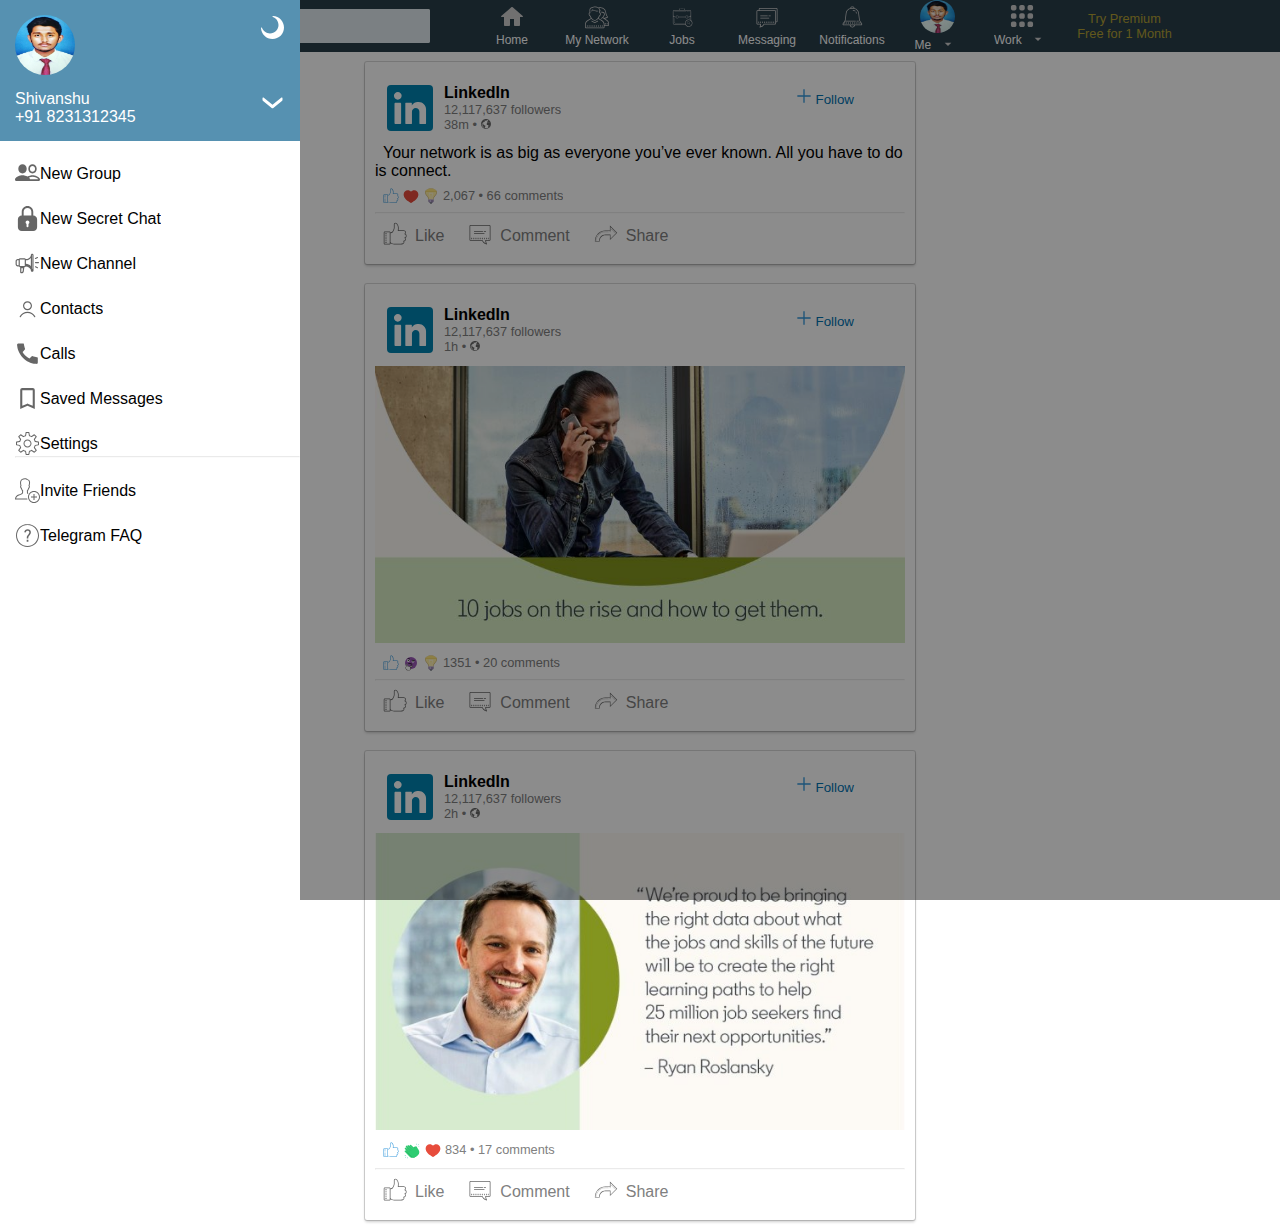
==== index.html @ 32c696c7 "added side-nav" ====
<!DOCTYPE html>
<html lang="en">
  <head>
    <meta charset="UTF-8" />
    <meta name="viewport" content="width=device-width, initial-scale=1.0" />
    <title>LinkedIn</title>
    <link rel="icon" href="./images/linkedin.svg" type="image/icon" />
    <link rel="stylesheet" type="text/css" href="./styles.css" />
  </head>
  <body>
    <header class="menu-container">
      <div class="left-nav-bar">
        <img class="logo" src="./images/linkedin.svg" alt="LinkedIn" />
        <div class="User-mob">
          <img class="avatar" src="./images/shiv1.jpeg" alt="profile-pic" />
        </div>
        <div class="search">
          <form role="search">
            <div class="icon-container">
              <svg
                class="search-icon"
                xmlns="http://www.w3.org/2000/svg"
                x="0px"
                y="0px"
                width="24"
                height="24"
                viewBox="0 0 172 172"
                style="fill: #000000;"
              >
                <g
                  fill="none"
                  fill-rule="nonzero"
                  stroke="none"
                  stroke-width="1"
                  stroke-linecap="butt"
                  stroke-linejoin="miter"
                  stroke-miterlimit="10"
                  stroke-dasharray=""
                  stroke-dashoffset="0"
                  font-family="none"
                  font-weight="none"
                  font-size="none"
                  text-anchor="none"
                  style="mix-blend-mode: normal;"
                >
                  <path d="M0,172v-172h172v172z" fill="none"></path>
                  <g fill="#666666">
                    <path
                      d="M64.5,14.33333c-27.6214,0 -50.16667,22.54527 -50.16667,50.16667c0,27.6214 22.54527,50.16667 50.16667,50.16667c12.52732,0 23.97256,-4.67249 32.7819,-12.31771l3.05143,3.05143v9.26628l43,43l14.33333,-14.33333l-43,-43h-9.26628l-3.05143,-3.05143c7.64521,-8.80934 12.31771,-20.25458 12.31771,-32.7819c0,-27.6214 -22.54527,-50.16667 -50.16667,-50.16667zM64.5,28.66667c19.87509,0 35.83333,15.95824 35.83333,35.83333c0,19.87509 -15.95825,35.83333 -35.83333,35.83333c-19.87509,0 -35.83333,-15.95825 -35.83333,-35.83333c0,-19.87509 15.95824,-35.83333 35.83333,-35.83333z"
                    ></path>
                  </g>
                </g>
              </svg>
            </div>
            <input type="text" name="Search" placeholder="Search" />
          </form>
        </div>
      </div>
      <div class="right-nav-bar">
        <nav class="main-nav">
          <ul>
            <li class="Home">
              <svg
                class="icons"
                xmlns="http://www.w3.org/2000/svg"
                x="0px"
                y="0px"
                width="24"
                height="24"
                viewBox="0 0 172 172"
                style="fill: #000000;"
              >
                <g
                  fill="none"
                  fill-rule="nonzero"
                  stroke="none"
                  stroke-width="1"
                  stroke-linecap="butt"
                  stroke-linejoin="miter"
                  stroke-miterlimit="10"
                  stroke-dasharray=""
                  stroke-dashoffset="0"
                  font-family="none"
                  font-weight="none"
                  font-size="none"
                  text-anchor="none"
                  style="mix-blend-mode: normal;"
                >
                  <path d="M0,172v-172h172v172z" fill="none"></path>
                  <g fill="#cccccc">
                    <path
                      d="M86,14.33333c-1.91435,0.00025 -3.74903,0.76638 -5.09506,2.1276l-72.28255,63.07226c-0.9155,0.67554 -1.45577,1.74571 -1.45573,2.88347c0,1.97902 1.60431,3.58333 3.58333,3.58333h17.91667v57.33333c0,3.956 3.21067,7.16667 7.16667,7.16667h28.66667c3.956,0 7.16667,-3.21067 7.16667,-7.16667v-43h28.66667v43c0,3.956 3.21067,7.16667 7.16667,7.16667h28.66667c3.956,0 7.16667,-3.21067 7.16667,-7.16667v-57.33333h17.91667c1.97902,0 3.58333,-1.60431 3.58333,-3.58333c0.00004,-1.13776 -0.54023,-2.20792 -1.45573,-2.88347l-72.24056,-63.03027c-0.01394,-0.01406 -0.02794,-0.02805 -0.04199,-0.04199c-1.34603,-1.36123 -3.18071,-2.12736 -5.09506,-2.1276z"
                    ></path>
                  </g>
                </g>
              </svg>
              <span>Home</span>
            </li>
            <li class="Network">
              <svg
                class="icons"
                xmlns="http://www.w3.org/2000/svg"
                x="0px"
                y="0px"
                width="64"
                height="64"
                viewBox="0 0 172 172"
                style="fill: #000000;"
              >
                <g
                  fill="none"
                  fill-rule="nonzero"
                  stroke="none"
                  stroke-width="1"
                  stroke-linecap="butt"
                  stroke-linejoin="miter"
                  stroke-miterlimit="10"
                  stroke-dasharray=""
                  stroke-dashoffset="0"
                  font-family="none"
                  font-weight="none"
                  font-size="none"
                  text-anchor="none"
                  style="mix-blend-mode: normal;"
                >
                  <path d="M0,172v-172h172v172z" fill="none"></path>
                  <g fill="#cccccc">
                    <path
                      d="M69.875,10.75c-5.9104,0 -14.38232,1.85815 -19.65234,5.396c-9.99414,0.35693 -16.83887,7.40112 -17.97266,18.52905c-0.67187,6.87622 -0.05249,11.78931 0.37793,15.0437c0.13647,1.13379 0.29395,2.41455 0.24146,2.79248l-0.24146,1.53271c-0.43042,0 -0.82935,0.08398 -1.15478,0.16797c-2.41455,0.64038 -4.13623,2.79248 -4.80811,6.06787c-0.5459,2.63501 -0.35693,5.82641 0.47241,9.00732c1.45923,5.34351 4.47217,9.37476 7.76855,10.61353c1.70068,5.21753 4.19922,10.37207 7.31714,15.0437l-24.77539,14.36133c-10.75,6.20435 -17.44776,17.78369 -17.44776,30.23438v19.02246c0,4.43018 3.63233,8.0625 8.0625,8.0625h123.625c4.43018,0 8.0625,-3.63232 8.0625,-8.0625v-8.0625h24.1875c4.44067,0 8.0625,-3.62183 8.0625,-8.0625v-9.57422c0,-10.06763 -5.04956,-19.3479 -13.51099,-24.81738l-15.88354,-10.2251c6.69776,-1.70068 13.90991,-4.2937 18.802,-6.4563c1.42773,-0.64038 2.50903,-1.86865 2.94995,-3.38037c0.45142,-1.51172 0.20996,-3.13891 -0.66138,-4.46167l-4.59814,-7.05469c-2.43555,-3.71631 -4.16772,-7.81055 -5.16504,-12.14624l-4.56665,-19.91479c-3.44336,-15.02271 -16.45044,-26.01416 -31.78809,-26.97998c-2.1311,-1.37524 -4.56665,-2.09961 -7.07568,-2.09961c-3.48535,0 -9.1543,0.021 -14.4873,2.20459c-6.41431,-4.39868 -14.36133,-6.78174 -23.45264,-6.78174zM69.875,16.125h2.6875c16.31397,0 28.08228,8.33545 32.92188,23.05371c-1.85815,-0.20996 -3.7688,0.03149 -5.11255,1.30176c-1.01831,0.98682 -1.98413,2.84497 -0.74536,6.17285c1.6377,4.51416 2.23608,7.18066 2.41455,10.93897c0.06299,0.96582 0.59839,1.82666 1.45923,2.28857c0.85034,0.41992 1.87915,0.37793 2.6875,-0.16797c0.45142,-0.26245 0.66138,-0.29395 0.72436,-0.32544c0.15747,0.08398 0.64038,0.65088 0.91333,1.96314c0.34643,1.80566 0.20996,4.19922 -0.40942,6.54028c-0.67187,2.46704 -1.6377,4.24121 -2.55103,5.375c-0.88184,1.12329 -1.72168,1.65869 -2.1206,1.65869c-1.18628,0 -2.23608,0.77686 -2.58252,1.93164c-1.5852,5.32251 -4.05224,10.69751 -7.25415,15.40064c-0.99732,1.51172 -2.06812,2.96045 -3.2544,4.3252c-5.42749,6.47729 -12.30371,10.91797 -19.77832,10.91797c-7.47461,0 -14.35083,-4.44067 -19.77832,-10.91797c-1.18628,-1.36474 -2.25708,-2.81348 -3.25439,-4.3252c-3.20191,-4.70312 -5.66895,-10.07812 -7.25415,-15.40064c-0.34643,-1.15478 -1.39624,-1.93164 -2.58252,-1.93164c-0.80835,0 -3.32788,-2.08911 -4.67163,-7.03369c-0.61939,-2.34107 -0.75586,-4.73462 -0.40942,-6.54028c0.30445,-1.36474 0.78735,-1.90015 0.91333,-1.96314c0,0 0.22046,0.03149 0.72436,0.32544c0.80835,0.5459 1.83716,0.58789 2.6875,0.16797c0.86084,-0.46191 1.39624,-1.32275 1.45923,-2.28857c0.05249,-1.39624 0.20996,-2.79248 0.45142,-4.13623c0.20996,-1.15478 0.03149,-2.44604 -0.20996,-4.40918c-0.37793,-3.01294 -0.96582,-7.57959 -0.32544,-13.84692c0.82935,-8.56641 5.8894,-13.69995 13.48999,-13.69995c0.5669,0 1.12329,-0.18896 1.6167,-0.5354c3.67432,-2.77148 11.04395,-4.8396 17.14331,-4.8396zM110.50244,20.70215c1.6272,0 3.2124,0.5249 4.56665,1.53272c0.43042,0.31494 0.95532,0.50391 1.50122,0.5249c13.25903,0.5249 24.59692,9.92065 27.55737,22.84375l4.56665,19.91479c1.13379,4.96558 3.11792,9.63721 5.9104,13.88892l4.61914,7.04419c-6.16235,2.71899 -15.84155,5.98389 -23.02222,7.24365l-5.56397,-3.59033c2.85547,-3.34888 4.36719,-6.83423 5.78442,-10.65552c0.26245,-0.72436 0.85034,-1.43823 1.84766,-2.24658c2.1206,-1.72168 3.62183,-4.91309 3.91577,-8.33545c0.35693,-4.18872 -0.5354,-7.27515 -2.63501,-9.19629c-0.62988,-0.57739 -0.75586,-0.92383 -0.76636,-1.0708l-0.08398,-0.64038c-0.29395,-2.56152 -0.59839,-4.98657 -1.0813,-6.48779c-0.35693,-1.11279 -1.41723,-1.86865 -2.58252,-1.86865h-5.11255c-3.88428,-0.04199 -7.86304,-0.43042 -11.7998,-1.14429c-1.44873,-0.28345 -2.85547,0.69287 -3.11792,2.1521c-0.27295,1.46973 0.69287,2.86597 2.1521,3.12842c4.24121,0.77685 8.51392,1.18628 12.73413,1.23877h3.00244c0.19946,1.22827 0.35693,2.66651 0.47241,3.60083l0.07349,0.66138c0.18896,1.6062 1.00781,3.04443 2.48804,4.40918c0.76636,0.69287 1.0918,2.42505 0.89233,4.75561c-0.18896,2.24658 -1.13379,3.97876 -1.94214,4.62964c-1.11279,0.90283 -2.698,2.36206 -3.49585,4.54566c-2.41455,6.54028 -4.76611,11.22241 -15.02271,16.56592c-1.32275,0.68237 -1.83716,2.30957 -1.14429,3.62183c0.47241,0.92383 1.41724,1.44873 2.38306,1.44873c0.41992,0 0.83984,-0.09448 1.23877,-0.30444c3.19141,-1.65869 5.73193,-3.31738 7.81055,-4.97608l28.93262,18.63403c6.91821,4.47217 11.04395,12.06226 11.04395,20.29272v9.57422c0,1.48022 -1.20728,2.6875 -2.6875,2.6875h-24.1875v-5.58496c0,-12.45068 -6.68726,-24.03003 -17.43726,-30.23437l-24.78589,-14.36133c3.11792,-4.67163 5.61645,-9.82617 7.31714,-15.0437c3.29639,-1.23877 6.30933,-5.27002 7.76855,-10.61353c0.82935,-3.18091 1.01831,-6.37232 0.47241,-9.00732c-0.67187,-3.27539 -2.39355,-5.42749 -4.8081,-6.06787c-0.32544,-0.08398 -0.69287,-0.16797 -1.15479,-0.16797c-0.37793,-2.87646 -1.10229,-5.56396 -2.47754,-9.23828c-0.02099,-0.11548 -0.04199,-0.22046 -0.07349,-0.29395c0.94483,0.07349 2.44605,0.45142 3.70581,0.96582c0.91333,0.36743 1.99463,0.23096 2.75049,-0.40942c0.77686,-0.64038 1.12329,-1.66919 0.91333,-2.63501c-1.87915,-8.54541 -5.68994,-15.6001 -11.03345,-20.87012c3.50635,-0.86084 7.03369,-0.86084 9.59522,-0.86084zM55.16724,32.58594c-1.92114,-0.16797 -3.85278,0.71387 -4.95508,2.39355l-4.3147,6.54028c-0.81885,1.23877 -0.47241,2.90796 0.76636,3.72681c0.45142,0.29395 0.96582,0.44092 1.46973,0.44092c0.88184,0 1.73218,-0.41992 2.25708,-1.20728l4.3042,-6.54028l4.19922,2.04712c7.65308,3.7373 16.19848,5.70044 24.7229,5.70044h6.86572c1.48022,0 2.6875,-1.19678 2.6875,-2.6875c0,-1.49072 -1.20728,-2.6875 -2.6875,-2.6875h-6.86572c-7.70557,0 -15.44262,-1.78467 -22.36084,-5.16504l-4.20972,-2.04712c-0.60889,-0.29395 -1.23877,-0.46191 -1.87915,-0.5144zM45.44604,99.26953c6.50879,7.98901 15.02271,13.60547 24.42896,13.60547c9.40625,0 17.92017,-5.61646 24.42896,-13.60547l25.32129,14.68677c9.10181,5.25952 14.74976,15.0752 14.74976,25.58374v19.02246c0,1.48022 -1.20728,2.6875 -2.6875,2.6875h-123.625c-1.48022,0 -2.6875,-1.20728 -2.6875,-2.6875v-19.02246c0,-10.50854 5.64795,-20.32422 14.76026,-25.58374zM48.54297,112.875c-1.0498,-0.06299 -2.07861,0.49341 -2.57202,1.48022c-0.66138,1.33325 -0.12598,2.94995 1.19678,3.61133l21.5,10.75c0.38843,0.18897 0.79785,0.28345 1.20728,0.28345c0.40942,0 0.82935,-0.09448 1.20728,-0.28345l21.5,-10.75c1.32275,-0.66137 1.85815,-2.27808 1.19678,-3.61133c-0.66137,-1.32275 -2.27808,-1.85815 -3.61133,-1.19678l-20.29272,10.15161l-20.29272,-10.15161c-0.33594,-0.16797 -0.69287,-0.25195 -1.03931,-0.28345zM145.125,129c-1.48022,0 -2.6875,1.19678 -2.6875,2.6875v5.375c0,1.49072 1.20728,2.6875 2.6875,2.6875c1.48022,0 2.6875,-1.19678 2.6875,-2.6875v-5.375c0,-1.49072 -1.20728,-2.6875 -2.6875,-2.6875zM158.5625,129c-1.48022,0 -2.6875,1.19678 -2.6875,2.6875v5.375c0,1.49072 1.20728,2.6875 2.6875,2.6875c1.48022,0 2.6875,-1.19678 2.6875,-2.6875v-5.375c0,-1.49072 -1.20728,-2.6875 -2.6875,-2.6875zM16.125,145.125c-1.48022,0 -2.6875,1.19678 -2.6875,2.6875v5.375c0,1.49072 1.20728,2.6875 2.6875,2.6875c1.48022,0 2.6875,-1.19678 2.6875,-2.6875v-5.375c0,-1.49072 -1.20728,-2.6875 -2.6875,-2.6875zM29.5625,145.125c-1.48022,0 -2.6875,1.19678 -2.6875,2.6875v5.375c0,1.49072 1.20728,2.6875 2.6875,2.6875c1.48022,0 2.6875,-1.19678 2.6875,-2.6875v-5.375c0,-1.49072 -1.20728,-2.6875 -2.6875,-2.6875zM43,145.125c-1.48022,0 -2.6875,1.19678 -2.6875,2.6875v5.375c0,1.49072 1.20728,2.6875 2.6875,2.6875c1.48022,0 2.6875,-1.19678 2.6875,-2.6875v-5.375c0,-1.49072 -1.20728,-2.6875 -2.6875,-2.6875zM56.4375,145.125c-1.48022,0 -2.6875,1.19678 -2.6875,2.6875v5.375c0,1.49072 1.20728,2.6875 2.6875,2.6875c1.48022,0 2.6875,-1.19678 2.6875,-2.6875v-5.375c0,-1.49072 -1.20728,-2.6875 -2.6875,-2.6875zM69.875,145.125c-1.48022,0 -2.6875,1.19678 -2.6875,2.6875v5.375c0,1.49072 1.20728,2.6875 2.6875,2.6875c1.48022,0 2.6875,-1.19678 2.6875,-2.6875v-5.375c0,-1.49072 -1.20728,-2.6875 -2.6875,-2.6875zM83.3125,145.125c-1.48022,0 -2.6875,1.19678 -2.6875,2.6875v5.375c0,1.49072 1.20728,2.6875 2.6875,2.6875c1.48022,0 2.6875,-1.19678 2.6875,-2.6875v-5.375c0,-1.49072 -1.20728,-2.6875 -2.6875,-2.6875zM96.75,145.125c-1.48022,0 -2.6875,1.19678 -2.6875,2.6875v5.375c0,1.49072 1.20728,2.6875 2.6875,2.6875c1.48022,0 2.6875,-1.19678 2.6875,-2.6875v-5.375c0,-1.49072 -1.20728,-2.6875 -2.6875,-2.6875zM110.1875,145.125c-1.48022,0 -2.6875,1.19678 -2.6875,2.6875v5.375c0,1.49072 1.20728,2.6875 2.6875,2.6875c1.48022,0 2.6875,-1.19678 2.6875,-2.6875v-5.375c0,-1.49072 -1.20728,-2.6875 -2.6875,-2.6875zM123.625,145.125c-1.48022,0 -2.6875,1.19678 -2.6875,2.6875v5.375c0,1.49072 1.20728,2.6875 2.6875,2.6875c1.48022,0 2.6875,-1.19678 2.6875,-2.6875v-5.375c0,-1.49072 -1.20728,-2.6875 -2.6875,-2.6875z"
                    ></path>
                  </g>
                </g>
              </svg>
              <span>My Network</span>
            </li>
            <li class="Jobs">
              <svg
                class="icons"
                xmlns="http://www.w3.org/2000/svg"
                x="0px"
                y="0px"
                width="100"
                height="100"
                viewBox="0 0 172 172"
                style="fill: #000000;"
              >
                <g
                  fill="none"
                  fill-rule="nonzero"
                  stroke="none"
                  stroke-width="1"
                  stroke-linecap="butt"
                  stroke-linejoin="miter"
                  stroke-miterlimit="10"
                  stroke-dasharray=""
                  stroke-dashoffset="0"
                  font-family="none"
                  font-weight="none"
                  font-size="none"
                  text-anchor="none"
                  style="mix-blend-mode: normal;"
                >
                  <path d="M0,172v-172h172v172z" fill="none"></path>
                  <g fill="#cccccc">
                    <path
                      d="M77.4,20.64c-6.62945,0 -12.04,5.41055 -12.04,12.04v3.44h-34.4c-5.61981,0 -10.21489,4.54722 -10.30992,10.14531c-0.00632,0.05802 -0.00968,0.11632 -0.01008,0.17469v25.8v58.48c0,5.6788 4.6412,10.32 10.32,10.32h79.0293c4.23412,9.12138 13.45035,15.47599 24.15055,15.48h0.02016c14.6986,0.0055 26.65449,-11.94692 26.66,-26.64992c0.00305,-8.15429 -3.67989,-15.4551 -9.46,-20.35109v-37.27898v-25.8c0.00033,-0.06509 -0.00303,-0.13014 -0.01008,-0.19484c-0.10579,-5.58879 -4.6969,-10.12516 -10.30992,-10.12516h-34.4v-3.44c0,-6.62945 -5.41055,-12.04 -12.04,-12.04zM77.4,24.08h17.2c4.77071,0 8.6,3.82929 8.6,8.6v3.44h-34.4v-3.44c0,-4.77071 3.82929,-8.6 8.6,-8.6zM30.96,39.56h35.83109c0.18575,0.0307 0.37527,0.0307 0.56102,0h37.27898c0.18575,0.0307 0.37527,0.0307 0.56102,0h35.84789c3.81905,0 6.88,3.06095 6.88,6.88v25.8c0,6.66927 -5.37073,12.04 -12.04,12.04h-8.6v-6.02c0,-1.41475 -1.16525,-2.58 -2.58,-2.58h-8.6c-1.41475,0 -2.58,1.16525 -2.58,2.58v6.02h-55.04v-6.02c0,-1.41475 -1.16525,-2.58 -2.58,-2.58h-8.6c-1.41475,0 -2.58,1.16525 -2.58,2.58v6.02h-8.6c-6.66927,0 -12.04,-5.37073 -12.04,-12.04v-25.8c0,-3.81905 3.06096,-6.88 6.88,-6.88zM31.82,46.44c-0.31015,-0.00439 -0.59863,0.15856 -0.75498,0.42645c-0.15635,0.26789 -0.15635,0.59921 0,0.8671c0.15635,0.26789 0.44484,0.43084 0.75498,0.42645h84.28c0.31015,0.00439 0.59863,-0.15856 0.75498,-0.42645c0.15635,-0.26789 0.15635,-0.59921 0,-0.8671c-0.15635,-0.26789 -0.44484,-0.43084 -0.75498,-0.42645zM122.98,46.44c-0.31015,-0.00439 -0.59863,0.15856 -0.75498,0.42645c-0.15635,0.26789 -0.15635,0.59921 0,0.8671c0.15635,0.26789 0.44484,0.43084 0.75498,0.42645h8.6c0.31015,0.00439 0.59863,-0.15856 0.75498,-0.42645c0.15635,-0.26789 0.15635,-0.59921 0,-0.8671c-0.15635,-0.26789 -0.44484,-0.43084 -0.75498,-0.42645zM135.02,46.44c-0.31015,-0.00439 -0.59863,0.15856 -0.75498,0.42645c-0.15635,0.26789 -0.15635,0.59921 0,0.8671c0.15635,0.26789 0.44484,0.43084 0.75498,0.42645h5.16c0.31015,0.00439 0.59863,-0.15856 0.75498,-0.42645c0.15635,-0.26789 0.15635,-0.59921 0,-0.8671c-0.15635,-0.26789 -0.44484,-0.43084 -0.75498,-0.42645zM47.3,77.4h8.6c0.48413,0 0.86,0.37587 0.86,0.86v7.45109c-0.0307,0.18575 -0.0307,0.37527 0,0.56102v7.46789c0,0.48413 -0.37587,0.86 -0.86,0.86h-8.6c-0.48413,0 -0.86,-0.37587 -0.86,-0.86v-7.45109c0.0307,-0.18575 0.0307,-0.37527 0,-0.56102v-7.46789c0,-0.48413 0.37587,-0.86 0.86,-0.86zM116.1,77.4h8.6c0.48413,0 0.86,0.37587 0.86,0.86v7.45109c-0.0307,0.18575 -0.0307,0.37527 0,0.56102v7.46789c0,0.48413 -0.37587,0.86 -0.86,0.86h-8.6c-0.48413,0 -0.86,-0.37587 -0.86,-0.86v-7.45109c0.0307,-0.18575 0.0307,-0.37527 0,-0.56102v-7.46789c0,-0.48413 0.37587,-0.86 0.86,-0.86zM24.08,81.94523c2.8413,3.51702 7.18247,5.77477 12.04,5.77477h8.6v6.02c0,1.41475 1.16525,2.58 2.58,2.58h8.6c1.41475,0 2.58,-1.16525 2.58,-2.58v-6.02h55.04v6.02c0,1.41475 1.16525,2.58 2.58,2.58h8.6c1.41475,0 2.58,-1.16525 2.58,-2.58v-6.02h8.6c4.85753,0 9.1987,-2.25774 12.04,-5.77477v25.12141c-4.01763,-2.43437 -8.70823,-3.86476 -13.73984,-3.86664h-0.02016c-14.41165,-0.0054 -26.15688,11.49278 -26.61633,25.8h-68.84367c-3.33464,0 -6.02,-2.68536 -6.02,-6.02v-27.52c0.00364,-0.23275 -0.08721,-0.45703 -0.25181,-0.62163c-0.1646,-0.1646 -0.38888,-0.25545 -0.62163,-0.25181c-0.22809,0.00356 -0.44542,0.09758 -0.60418,0.26138c-0.15876,0.1638 -0.24595,0.38397 -0.24238,0.61205v27.52c0,4.26432 3.47568,7.74 7.74,7.74h68.84367c0.07652,2.38285 0.44432,4.69337 1.10859,6.88h-77.69227c-3.81905,0 -6.88,-3.06095 -6.88,-6.88zM140.16656,92.86656c-0.22809,0.00356 -0.44542,0.09758 -0.60418,0.26138c-0.15876,0.1638 -0.24595,0.38397 -0.24238,0.61205v6.88c-0.00439,0.31015 0.15856,0.59863 0.42645,0.75498c0.26789,0.15635 0.59921,0.15635 0.8671,0c0.26789,-0.15635 0.43084,-0.44484 0.42645,-0.75498v-6.88c0.00364,-0.23275 -0.08721,-0.45703 -0.25181,-0.62163c-0.1646,-0.1646 -0.38888,-0.25545 -0.62163,-0.25181zM134.16,106.64h0.02016c12.83714,0.00665 23.20465,10.38332 23.19984,23.22672c-0.00481,12.84452 -10.3814,23.21809 -23.22,23.21328h-0.0168h-0.00336c-12.83701,-0.00665 -23.20465,-10.38332 -23.19984,-23.22672c0.00481,-12.84452 10.3814,-23.21809 23.22,-23.21328zM130.69313,116.90289c-2.4209,0 -4.8414,0.92584 -6.6818,2.77484c-3.698,3.6808 -3.698,9.68239 0,13.38039c1.8404,1.8404 4.26667,2.77148 6.69187,2.77148c2.1844,0 4.36934,-0.81109 6.14094,-2.32469l8.5832,8.5832c0.1548,0.172 0.37773,0.24187 0.60133,0.24187c0.2236,0 0.44653,-0.08707 0.60133,-0.24187c0.344,-0.344 0.344,-0.87545 0,-1.21945l-8.6,-8.6c2.9756,-3.7152 2.80212,-9.15094 -0.65508,-12.59094c-1.8404,-1.849 -4.2609,-2.77484 -6.6818,-2.77484zM130.68641,118.62961c1.9952,0 3.97226,0.75398 5.48586,2.26758c3.01,3.01 3.01,7.93149 0,10.94149c-3.0272,3.0272 -7.92772,3.0272 -10.95492,0c-3.01,-3.01 -3.01,-7.93148 0,-10.94149c1.5136,-1.5136 3.49106,-2.26758 5.46906,-2.26758z"
                    ></path>
                  </g>
                </g>
              </svg>
              <span>Jobs</span>
            </li>
            <li class="Messaging">
              <svg
                class="icons"
                xmlns="http://www.w3.org/2000/svg"
                x="0px"
                y="0px"
                width="64"
                height="64"
                viewBox="0 0 172 172"
                style="fill: #000000;"
              >
                <g
                  fill="none"
                  fill-rule="nonzero"
                  stroke="none"
                  stroke-width="1"
                  stroke-linecap="butt"
                  stroke-linejoin="miter"
                  stroke-miterlimit="10"
                  stroke-dasharray=""
                  stroke-dashoffset="0"
                  font-family="none"
                  font-weight="none"
                  font-size="none"
                  text-anchor="none"
                  style="mix-blend-mode: normal;"
                >
                  <path d="M0,172v-172h172v172z" fill="none"></path>
                  <g fill="#cccccc">
                    <path
                      d="M34.9375,21.5c-4.45319,0 -8.0625,3.60931 -8.0625,8.0625v8.0625h-8.0625c-4.45319,0 -8.0625,3.60931 -8.0625,8.0625v86c0,4.45319 3.60931,8.0625 8.0625,8.0625h19.19043c-0.00269,6.22156 -1.87588,12.29863 -5.375,17.4425c-0.75787,1.27656 -0.33699,2.92438 0.93957,3.67957c0.41656,0.24725 0.88893,0.37793 1.37,0.37793h0.59314c20.7475,-4.6225 28.48603,-16.77 30.74353,-21.5h14.35083h5.375h5.375h51.0625c4.45319,0 8.0625,-3.60931 8.0625,-8.0625v-8.0625h2.6875c4.45319,0 8.0625,-3.60931 8.0625,-8.0625v-86c0,-4.45319 -3.60931,-8.0625 -8.0625,-8.0625zM34.9375,26.875h118.25c1.4835,0 2.6875,1.204 2.6875,2.6875v86c0,1.4835 -1.204,2.6875 -2.6875,2.6875h-2.6875v-26.875v-5.375v-10.75v-29.5625c0,-4.45319 -3.60931,-8.0625 -8.0625,-8.0625h-110.1875v-8.0625c0,-1.4835 1.204,-2.6875 2.6875,-2.6875zM18.8125,43h123.625c1.4835,0 2.6875,1.204 2.6875,2.6875v86c0,1.4835 -1.204,2.6875 -2.6875,2.6875h-77.9375c-1.15563,-0.00269 -2.18284,0.73285 -2.55103,1.82666c0,0 -4.24835,12.14813 -21.63647,18.11438c4.91812,-11.01875 2.6875,-17.76501 2.6875,-18.11438c-0.38431,-1.14219 -1.4835,-1.88847 -2.6875,-1.82666h-21.5c-1.4835,0 -2.6875,-1.204 -2.6875,-2.6875v-86c0,-1.4835 1.204,-2.6875 2.6875,-2.6875zM40.3125,75.25c-1.4835,0 -2.6875,1.204 -2.6875,2.6875c0,1.4835 1.204,2.6875 2.6875,2.6875h48.375c1.4835,0 2.6875,-1.204 2.6875,-2.6875c0,-1.4835 -1.204,-2.6875 -2.6875,-2.6875zM99.4375,75.25c-1.4835,0 -2.6875,1.204 -2.6875,2.6875c0,1.4835 1.204,2.6875 2.6875,2.6875h10.75c1.4835,0 2.6875,-1.204 2.6875,-2.6875c0,-1.4835 -1.204,-2.6875 -2.6875,-2.6875zM40.3125,91.375c-1.4835,0 -2.6875,1.204 -2.6875,2.6875c0,1.4835 1.204,2.6875 2.6875,2.6875h59.125c1.4835,0 2.6875,-1.204 2.6875,-2.6875c0,-1.4835 -1.204,-2.6875 -2.6875,-2.6875zM26.875,118.25c-1.4835,0 -2.6875,1.204 -2.6875,2.6875v5.375c0,1.4835 1.204,2.6875 2.6875,2.6875c1.4835,0 2.6875,-1.204 2.6875,-2.6875v-5.375c0,-1.4835 -1.204,-2.6875 -2.6875,-2.6875zM40.3125,118.25c-1.4835,0 -2.6875,1.204 -2.6875,2.6875v5.375c0,1.4835 1.204,2.6875 2.6875,2.6875c1.4835,0 2.6875,-1.204 2.6875,-2.6875v-5.375c0,-1.4835 -1.204,-2.6875 -2.6875,-2.6875zM53.75,118.25c-1.4835,0 -2.6875,1.204 -2.6875,2.6875v5.375c0,1.4835 1.204,2.6875 2.6875,2.6875c1.4835,0 2.6875,-1.204 2.6875,-2.6875v-5.375c0,-1.4835 -1.204,-2.6875 -2.6875,-2.6875zM67.1875,118.25c-1.4835,0 -2.6875,1.204 -2.6875,2.6875v5.375c0,1.4835 1.204,2.6875 2.6875,2.6875c1.4835,0 2.6875,-1.204 2.6875,-2.6875v-5.375c0,-1.4835 -1.204,-2.6875 -2.6875,-2.6875zM80.625,118.25c-1.4835,0 -2.6875,1.204 -2.6875,2.6875v5.375c0,1.4835 1.204,2.6875 2.6875,2.6875c1.4835,0 2.6875,-1.204 2.6875,-2.6875v-5.375c0,-1.4835 -1.204,-2.6875 -2.6875,-2.6875zM94.0625,118.25c-1.4835,0 -2.6875,1.204 -2.6875,2.6875v5.375c0,1.4835 1.204,2.6875 2.6875,2.6875c1.4835,0 2.6875,-1.204 2.6875,-2.6875v-5.375c0,-1.4835 -1.204,-2.6875 -2.6875,-2.6875zM107.5,118.25c-1.4835,0 -2.6875,1.204 -2.6875,2.6875v5.375c0,1.4835 1.204,2.6875 2.6875,2.6875c1.4835,0 2.6875,-1.204 2.6875,-2.6875v-5.375c0,-1.4835 -1.204,-2.6875 -2.6875,-2.6875zM120.9375,118.25c-1.4835,0 -2.6875,1.204 -2.6875,2.6875v5.375c0,1.4835 1.204,2.6875 2.6875,2.6875c1.4835,0 2.6875,-1.204 2.6875,-2.6875v-5.375c0,-1.4835 -1.204,-2.6875 -2.6875,-2.6875zM134.375,118.25c-1.4835,0 -2.6875,1.204 -2.6875,2.6875v5.375c0,1.4835 1.204,2.6875 2.6875,2.6875c1.4835,0 2.6875,-1.204 2.6875,-2.6875v-5.375c0,-1.4835 -1.204,-2.6875 -2.6875,-2.6875z"
                    ></path>
                  </g>
                </g>
              </svg>
              <span>Messaging</span>
            </li>
            <li class="Notifications">
              <svg
                class="icons"
                xmlns="http://www.w3.org/2000/svg"
                x="0px"
                y="0px"
                width="64"
                height="64"
                viewBox="0 0 172 172"
                style="fill: #000000;"
              >
                <g
                  fill="none"
                  fill-rule="nonzero"
                  stroke="none"
                  stroke-width="1"
                  stroke-linecap="butt"
                  stroke-linejoin="miter"
                  stroke-miterlimit="10"
                  stroke-dasharray=""
                  stroke-dashoffset="0"
                  font-family="none"
                  font-weight="none"
                  font-size="none"
                  text-anchor="none"
                  style="mix-blend-mode: normal;"
                >
                  <path d="M0,172v-172h172v172z" fill="none"></path>
                  <g fill="#cccccc">
                    <path
                      d="M83.94238,10.75c-3.06543,0 -5.82642,1.71118 -7.21216,4.45117l-3.61133,7.23315c-16.42944,3.53784 -29.37353,17.12232 -31.53613,34.3811l-5.83691,46.7373c-0.46191,3.71631 -1.80566,7.31714 -3.87378,10.41406l-12.40869,18.62354c-1.65869,2.47754 -1.80566,5.64795 -0.39893,8.28296c1.40674,2.62451 4.12573,4.25171 7.09668,4.25171h43.92383c1.31226,9.10181 9.1438,16.125 18.60254,16.125c9.45874,0 17.29028,-7.02319 18.60254,-16.125h43.92383c2.97095,0 5.70044,-1.6272 7.09668,-4.25171c1.40674,-2.63501 1.25977,-5.80542 -0.38843,-8.28296l-12.41919,-18.62354c-2.06811,-3.09692 -3.41186,-6.69775 -3.87378,-10.41406l-5.83691,-46.7373c-2.1626,-17.25879 -15.10669,-30.84326 -31.53613,-34.3811l-3.61133,-7.23315c-1.37524,-2.73999 -4.14673,-4.45117 -7.21216,-4.45117zM83.94238,16.125h9.49023c1.01831,0 1.94214,0.5669 2.39355,1.49072l1.99463,3.97876c-0.68238,-0.03149 -1.34375,-0.09448 -2.03662,-0.09448h-14.19336c-0.68237,0 -1.35425,0.06299 -2.03662,0.09448l1.99463,-3.97876c0.45142,-0.92383 1.37524,-1.49072 2.39355,-1.49072zM81.59082,26.875h14.19336c17.58423,0 32.48096,13.15405 34.66455,30.60181l5.84741,46.7478c0.56689,4.53516 2.20459,8.93384 4.73462,12.72363l12.40869,18.61304c0.80835,1.21777 0.36743,2.34107 0.13647,2.77148c-0.23096,0.41992 -0.91333,1.41724 -2.36206,1.41724h-125.05273c-1.44873,0 -2.1311,-0.98682 -2.36206,-1.41724c-0.23096,-0.43042 -0.67187,-1.55371 0.13647,-2.76098l11.54785,-17.32178h75.15552c1.48022,0 2.6875,-1.20728 2.6875,-2.6875c0,-1.48022 -1.20728,-2.6875 -2.6875,-2.6875h-72.07959c1.25977,-2.73999 2.1416,-5.65845 2.51953,-8.65039l5.83691,-46.7478c2.18359,-17.44776 17.09082,-30.60181 34.67505,-30.60181zM93.72656,34.9375c-1.48022,0 -2.6875,1.20728 -2.6875,2.6875c0,1.48022 1.20728,2.6875 2.6875,2.6875c4.8396,0 9.56372,1.69018 13.28003,4.77661c0.50391,0.40942 1.11279,0.61939 1.71118,0.61939c0.77686,0 1.54321,-0.33594 2.07861,-0.97632c0.94482,-1.14429 0.78735,-2.83447 -0.35693,-3.78979c-4.68213,-3.87378 -10.62402,-6.00488 -16.71289,-6.00488zM115.11108,48.79492c-0.34643,0.0105 -0.69287,0.08398 -1.02881,0.24146c-1.35425,0.60889 -1.96314,2.19409 -1.34375,3.54834c0.95532,2.1311 1.55371,4.41968 1.75317,6.78174c0.12598,1.39624 1.29126,2.44604 2.677,2.44604c0.07349,0 0.15747,0 0.23096,-0.0105c1.48022,-0.12598 2.57202,-1.42773 2.44604,-2.91846c-0.25195,-2.96045 -1.00781,-5.81592 -2.21509,-8.50342c-0.46191,-1.01831 -1.46973,-1.6062 -2.51953,-1.58521zM120.71704,112.875c-1.48022,0 -2.6875,1.20728 -2.6875,2.6875c0,1.48022 1.20728,2.6875 2.6875,2.6875h11.42188c1.48022,0 2.6875,-1.20728 2.6875,-2.6875c0,-1.48022 -1.20728,-2.6875 -2.6875,-2.6875zM34.9375,123.625c-1.48022,0 -2.6875,1.20728 -2.6875,2.6875v5.375c0,1.48022 1.20728,2.6875 2.6875,2.6875c1.48022,0 2.6875,-1.20728 2.6875,-2.6875v-5.375c0,-1.48022 -1.20728,-2.6875 -2.6875,-2.6875zM48.375,123.625c-1.48022,0 -2.6875,1.20728 -2.6875,2.6875v5.375c0,1.48022 1.20728,2.6875 2.6875,2.6875c1.48022,0 2.6875,-1.20728 2.6875,-2.6875v-5.375c0,-1.48022 -1.20728,-2.6875 -2.6875,-2.6875zM61.8125,123.625c-1.48022,0 -2.6875,1.20728 -2.6875,2.6875v5.375c0,1.48022 1.20728,2.6875 2.6875,2.6875c1.48022,0 2.6875,-1.20728 2.6875,-2.6875v-5.375c0,-1.48022 -1.20728,-2.6875 -2.6875,-2.6875zM75.25,123.625c-1.48022,0 -2.6875,1.20728 -2.6875,2.6875v5.375c0,1.48022 1.20728,2.6875 2.6875,2.6875c1.48022,0 2.6875,-1.20728 2.6875,-2.6875v-5.375c0,-1.48022 -1.20728,-2.6875 -2.6875,-2.6875zM88.6875,123.625c-1.48022,0 -2.6875,1.20728 -2.6875,2.6875v5.375c0,1.48022 1.20728,2.6875 2.6875,2.6875c1.48022,0 2.6875,-1.20728 2.6875,-2.6875v-5.375c0,-1.48022 -1.20728,-2.6875 -2.6875,-2.6875zM102.125,123.625c-1.48022,0 -2.6875,1.20728 -2.6875,2.6875v5.375c0,1.48022 1.20728,2.6875 2.6875,2.6875c1.48022,0 2.6875,-1.20728 2.6875,-2.6875v-5.375c0,-1.48022 -1.20728,-2.6875 -2.6875,-2.6875zM115.5625,123.625c-1.48022,0 -2.6875,1.20728 -2.6875,2.6875v5.375c0,1.48022 1.20728,2.6875 2.6875,2.6875c1.48022,0 2.6875,-1.20728 2.6875,-2.6875v-5.375c0,-1.48022 -1.20728,-2.6875 -2.6875,-2.6875zM129,123.625c-1.48022,0 -2.6875,1.20728 -2.6875,2.6875v5.375c0,1.48022 1.20728,2.6875 2.6875,2.6875c1.48022,0 2.6875,-1.20728 2.6875,-2.6875v-5.375c0,-1.48022 -1.20728,-2.6875 -2.6875,-2.6875zM142.4375,123.625c-1.48022,0 -2.6875,1.20728 -2.6875,2.6875v5.375c0,1.48022 1.20728,2.6875 2.6875,2.6875c1.48022,0 2.6875,-1.20728 2.6875,-2.6875v-5.375c0,-1.48022 -1.20728,-2.6875 -2.6875,-2.6875zM75.52295,145.125h26.3291c-1.24927,6.12036 -6.67676,10.75 -13.16455,10.75c-6.48779,0 -11.91528,-4.62964 -13.16455,-10.75z"
                    ></path>
                  </g>
                </g>
              </svg>
              <span>Notifications</span>
            </li>
            <li class="User">
              <img class="avatar" src="./images/shiv1.jpeg" alt="profile-pic" />
              <div>
                <span>Me</span>
                <svg
                  class="expand"
                  xmlns="http://www.w3.org/2000/svg"
                  x="0px"
                  y="0px"
                  width="24"
                  height="24"
                  viewBox="0 0 172 172"
                  style="fill: #000000;"
                >
                  <g
                    fill="none"
                    fill-rule="nonzero"
                    stroke="none"
                    stroke-width="1"
                    stroke-linecap="butt"
                    stroke-linejoin="miter"
                    stroke-miterlimit="10"
                    stroke-dasharray=""
                    stroke-dashoffset="0"
                    font-family="none"
                    font-weight="none"
                    font-size="none"
                    text-anchor="none"
                    style="mix-blend-mode: normal;"
                  >
                    <path d="M0,172v-172h172v172z" fill="none"></path>
                    <g fill="#cccccc">
                      <path
                        d="M28.66667,64.5l57.33333,57.33333l57.33333,-57.33333z"
                      ></path>
                    </g>
                  </g>
                </svg>
              </div>
            </li>
            <li class="Work">
              <svg
                class="icons"
                xmlns="http://www.w3.org/2000/svg"
                x="0px"
                y="0px"
                width="26"
                height="26"
                viewBox="0 0 172 172"
                style="fill: #000000;"
              >
                <g
                  fill="none"
                  fill-rule="nonzero"
                  stroke="none"
                  stroke-width="1"
                  stroke-linecap="butt"
                  stroke-linejoin="miter"
                  stroke-miterlimit="10"
                  stroke-dasharray=""
                  stroke-dashoffset="0"
                  font-family="none"
                  font-weight="none"
                  font-size="none"
                  text-anchor="none"
                  style="mix-blend-mode: normal;"
                >
                  <path d="M0,172v-172h172v172z" fill="none"></path>
                  <g fill="#cccccc">
                    <path
                      d="M19.84615,6.61538c-7.28726,0 -13.23077,5.94351 -13.23077,13.23077v13.23077c0,7.28726 5.94351,13.23077 13.23077,13.23077h13.23077c7.28726,0 13.23077,-5.94351 13.23077,-13.23077v-13.23077c0,-7.28726 -5.94351,-13.23077 -13.23077,-13.23077zM79.38462,6.61538c-7.28726,0 -13.23077,5.94351 -13.23077,13.23077v13.23077c0,7.28726 5.94351,13.23077 13.23077,13.23077h13.23077c7.28726,0 13.23077,-5.94351 13.23077,-13.23077v-13.23077c0,-7.28726 -5.94351,-13.23077 -13.23077,-13.23077zM138.92308,6.61538c-7.28726,0 -13.23077,5.94351 -13.23077,13.23077v13.23077c0,7.28726 5.94351,13.23077 13.23077,13.23077h13.23077c7.28726,0 13.23077,-5.94351 13.23077,-13.23077v-13.23077c0,-7.28726 -5.94351,-13.23077 -13.23077,-13.23077zM19.84615,66.15385c-7.28726,0 -13.23077,5.94351 -13.23077,13.23077v13.23077c0,7.28726 5.94351,13.23077 13.23077,13.23077h13.23077c7.28726,0 13.23077,-5.94351 13.23077,-13.23077v-13.23077c0,-7.28726 -5.94351,-13.23077 -13.23077,-13.23077zM79.38462,66.15385c-7.28726,0 -13.23077,5.94351 -13.23077,13.23077v13.23077c0,7.28726 5.94351,13.23077 13.23077,13.23077h13.23077c7.28726,0 13.23077,-5.94351 13.23077,-13.23077v-13.23077c0,-7.28726 -5.94351,-13.23077 -13.23077,-13.23077zM138.92308,66.15385c-7.28726,0 -13.23077,5.94351 -13.23077,13.23077v13.23077c0,7.28726 5.94351,13.23077 13.23077,13.23077h13.23077c7.28726,0 13.23077,-5.94351 13.23077,-13.23077v-13.23077c0,-7.28726 -5.94351,-13.23077 -13.23077,-13.23077zM19.84615,125.69231c-7.28726,0 -13.23077,5.94351 -13.23077,13.23077v13.23077c0,7.28726 5.94351,13.23077 13.23077,13.23077h13.23077c7.28726,0 13.23077,-5.94351 13.23077,-13.23077v-13.23077c0,-7.28726 -5.94351,-13.23077 -13.23077,-13.23077zM79.38462,125.69231c-7.28726,0 -13.23077,5.94351 -13.23077,13.23077v13.23077c0,7.28726 5.94351,13.23077 13.23077,13.23077h13.23077c7.28726,0 13.23077,-5.94351 13.23077,-13.23077v-13.23077c0,-7.28726 -5.94351,-13.23077 -13.23077,-13.23077zM138.92308,125.69231c-7.28726,0 -13.23077,5.94351 -13.23077,13.23077v13.23077c0,7.28726 5.94351,13.23077 13.23077,13.23077h13.23077c7.28726,0 13.23077,-5.94351 13.23077,-13.23077v-13.23077c0,-7.28726 -5.94351,-13.23077 -13.23077,-13.23077z"
                    ></path>
                  </g>
                </g>
              </svg>
              <div>
                <span>Work</span>
                <svg
                  class="expand"
                  xmlns="http://www.w3.org/2000/svg"
                  x="0px"
                  y="0px"
                  width="24"
                  height="24"
                  viewBox="0 0 172 172"
                  style="fill: #000000;"
                >
                  <g
                    fill="none"
                    fill-rule="nonzero"
                    stroke="none"
                    stroke-width="1"
                    stroke-linecap="butt"
                    stroke-linejoin="miter"
                    stroke-miterlimit="10"
                    stroke-dasharray=""
                    stroke-dashoffset="0"
                    font-family="none"
                    font-weight="none"
                    font-size="none"
                    text-anchor="none"
                    style="mix-blend-mode: normal;"
                  >
                    <path d="M0,172v-172h172v172z" fill="none"></path>
                    <g fill="#cccccc">
                      <path
                        d="M28.66667,64.5l57.33333,57.33333l57.33333,-57.33333z"
                      ></path>
                    </g>
                  </g>
                </svg>
              </div>
            </li>
            <li class="prem-box">Try Premium Free for 1 Month</li>
          </ul>
        </nav>
      </div>
    </header>

    <!-- Main feed -->

    <div class="feed">
      <div class="post">
        <div class="profile">
          <div class="left-component">
            <img
              width="48px"
              height="48px"
              src="./images/linkedin.svg"
              alt="LinkedIn"
            />
            <div class="details">
              <span class="title">LinkedIn</span>
              <span class="followers">12,117,637 followers</span>
              <span
                >38m •
                <svg
                  xmlns="http://www.w3.org/2000/svg"
                  x="0px"
                  y="0px"
                  width="10"
                  height="10"
                  viewBox="0 0 172 172"
                  style="fill: #000000;"
                >
                  <g
                    fill="none"
                    fill-rule="nonzero"
                    stroke="none"
                    stroke-width="1"
                    stroke-linecap="butt"
                    stroke-linejoin="miter"
                    stroke-miterlimit="10"
                    stroke-dasharray=""
                    stroke-dashoffset="0"
                    font-family="none"
                    font-weight="none"
                    font-size="none"
                    text-anchor="none"
                    style="mix-blend-mode: normal;"
                  >
                    <path d="M0,172v-172h172v172z" fill="none"></path>
                    <g fill="#666666">
                      <path
                        d="M86,1.03365c-46.8762,0 -84.96635,38.09015 -84.96635,84.96635c0,46.87621 38.09015,84.96635 84.96635,84.96635c46.87621,0 84.96635,-38.09014 84.96635,-84.96635c0,-46.8762 -38.09014,-84.96635 -84.96635,-84.96635zM86,11.78365c14.00601,0 27.08173,3.82452 38.24519,10.54327c0.07753,0.05169 0.12921,0.15505 0.20673,0.20673c0.12921,0.12921 0.28426,0.28426 0.41346,0.41346c0.12921,0.15505 0.18089,0.10337 0.41346,0.20673c0.07753,0.36178 0.23257,0.62019 0.41346,0.82692c0.07753,0.07753 0.10337,0.25842 0.20673,0.41346c0.15505,0.20673 0.36178,0.4393 2.6875,1.65385c-0.28426,-0.12921 -0.62019,-0.02584 -0.82692,0.20673c-0.10337,0.12921 -0.20673,0.25842 -0.20673,0.41346c-0.25841,-0.12921 -0.56851,-0.28426 -0.82692,-0.41346c-0.33594,-0.12921 -0.49099,-0.25841 -0.82692,-0.41346c-0.05168,-0.02584 -0.15504,0.02584 -0.20673,0l-1.44712,-0.20673c-0.10337,-0.02584 -0.3101,-0.05168 -0.41346,0c-0.05168,0.02584 -0.15504,-0.02584 -0.20673,0l-0.82692,-0.20673l-0.82692,-0.41346c-0.05168,-0.02584 -0.36178,-0.20673 -0.41346,-0.20673l-1.24038,-0.20673c-0.05168,0 -0.15504,0 -0.20673,0h-0.82692c-0.12921,0 -0.3101,0.15505 -0.41346,0.20673c-0.12921,0.07753 -0.15504,0.07753 -0.20673,0.20673l-0.20673,0.41346l-0.62019,0.20673c-0.15504,0.02584 -0.3101,0.07753 -0.41346,0.20673c-0.05168,0.07753 -0.18089,0.3101 -0.20673,0.41346l-0.20673,0.20673c-0.10337,0.10337 -0.18089,0.28426 -0.20673,0.41346l-0.20673,0.41346c-0.07753,0.07753 -0.18089,0.3101 -0.20673,0.41346c-0.02584,0.07753 -0.02584,0.12921 0,0.20673v0.41346l-0.20673,2.48077c0,0.05169 -0.02584,0.12921 0,0.20673c-0.05168,0.02584 -0.15504,0.15505 -0.20673,0.20673l-1.24038,1.86058c-0.18089,0.20673 -0.36178,0.38762 -0.20673,0.62019l2.06731,3.10096l0.20673,0.62019c0.05169,0.10337 0.12921,0.12921 0.20673,0.20673c0.46515,0.38762 1.11118,0.51683 1.65385,0.62019c0.07753,0 0.12921,-0.02584 0.20673,0v1.03365c-0.02584,0.18089 0.07753,0.49099 0.20673,0.62019l0.41346,0.62019c0.02584,0.07753 0.15505,0.12921 0.20673,0.20673l-1.03365,0.41346c-0.07753,0.02584 -0.12921,-0.05168 -0.20673,0c-0.02584,0.02584 -0.18089,0.18089 -0.20673,0.20673l-0.41346,0.62019c-0.12921,0 -0.28426,0.10337 -0.41346,0.20673l-0.41346,0.41346c-0.05168,0.05169 -0.18089,0.15505 -0.20673,0.20673c-0.02584,0.02584 0.02584,0.18089 0,0.20673l-0.20673,0.41346v-0.62019c0,-0.02584 0,-0.18089 0,-0.20673c-0.05168,-0.3101 -0.02584,-0.3101 -3.72115,-3.72115v-0.82692c0,-0.05168 0,-0.36178 0,-0.41346l-0.20673,-0.20673c-0.02584,-0.05168 0.02584,-0.15504 0,-0.20673c-0.15504,-0.25841 -0.23257,-0.25841 -1.44712,-0.82692v-0.41346c-0.18089,-0.33594 -0.59435,-0.38762 -1.03365,-0.41346h-0.82692c-0.64603,0.05169 -0.69772,0.15505 -1.24038,2.89423c0,0.10337 -0.05168,0.33594 0,0.41346c0.02584,0.05169 -0.02584,0.15505 0,0.20673c-0.05168,0 -0.36178,0.18089 -0.41346,0.20673c-0.15504,0.02584 -0.28426,0.07753 -0.41346,0.20673c-0.05168,0.02584 -0.15504,-0.02584 -0.20673,0c-0.07753,0.05169 -0.02584,0.12921 -0.20673,0.20673c-0.05168,0.02584 -0.18089,-0.02584 -0.20673,0c-0.38762,0 -0.69772,0.25842 -1.24038,0.82692c-0.10337,0.15505 -0.05168,0.4393 0,0.62019l0.20673,0.82692c0.07753,0.20673 0.15505,0.23257 0.41346,0.41346c-0.05168,0.05169 -0.18089,0.18089 -0.20673,0.20673c-0.05168,0.07753 0.02584,0.12921 0,0.20673l-0.20673,1.03365c-0.02584,0.23257 0.05169,0.64603 0.20673,0.82692c0.12921,0.15505 0.38762,0.28426 0.82692,0.20673l1.86058,-0.41346c0.05169,-0.02584 0.18089,0.02584 0.20673,0l1.44712,-0.62019c0.02584,-0.02584 0.18089,0.02584 0.20673,0c0.02584,0.02584 -0.02584,0.18089 0,0.20673h-0.20673c-0.05168,0.05169 -0.15504,0.12921 -0.20673,0.20673c-0.02584,0.02584 0.02584,0.15505 0,0.20673l-0.41346,0.82692c-0.05168,0.23257 0.05169,0.62019 0.20673,0.82692c0.15505,0.20673 0.46515,0.38762 0.82692,0.41346h0.62019l-0.20673,0.62019c-0.02584,0.07753 0,0.12921 0,0.20673c0,0.05169 0,0.15505 0,0.20673c0.05169,0.25842 -0.05168,0.56851 0,0.82692c0.05169,0.10337 0.33594,0.54267 0.41346,0.62019c0.12921,0.12921 0.23257,0.20673 0.41346,0.20673c0.41346,0.02584 0.69772,0 1.03365,0l1.44712,1.03365l-0.20673,0.41346c0,0.05169 0,0.36178 0,0.41346l0.20673,0.82692c-0.59435,-0.10337 -0.69772,-0.3101 -3.10096,-0.62019c-0.20673,-0.05168 -0.41346,-0.05168 -1.24038,-0.20673c-0.10337,-0.02584 -0.12921,-0.02584 -0.20673,0l-0.41346,0.20673c-0.18089,0.05169 -0.33594,0.20673 -0.41346,0.41346c-0.05168,0.07753 0.05169,0.10337 0,0.20673h-0.41346c-0.15504,0.02584 -0.3101,0.28426 -0.41346,0.41346c-0.02584,0.02584 -0.15504,-0.05168 -0.20673,0c-0.12921,0.12921 -0.23257,0.4393 -0.20673,0.62019c0.12921,0.82692 0.28426,2.04147 0.41346,2.89423l-0.41346,2.27404c0,0.05169 0,0.15505 0,0.20673c0.02584,0.07753 -0.02584,0.20673 0,0.41346c0.02584,0.15505 0.07753,0.3101 0.20673,0.41346l0.41346,0.41346l0.62019,1.65385c0.15505,0.41346 0.59435,0.69772 1.03365,0.62019l1.24038,-0.20673l0.62019,0.41346l-4.13462,3.51442c-0.07753,0.05169 -0.18089,0.33594 -0.20673,0.41346l-0.62019,2.89423l-2.89423,1.86058l-1.24038,0.62019c-0.15504,0.07753 -0.33594,0.25842 -0.41346,0.41346c-0.54267,1.21454 -1.49879,2.63582 -2.27404,3.92788c-0.33594,0.56851 -0.49099,1.05949 -0.82692,1.65385l-1.65385,3.30769c-0.05168,0.10337 -0.02584,0.3101 0,0.41346c0.02584,0.38762 0,0.41346 0,0.62019c0,0.10337 -0.05168,0.33594 0,0.41346c0,0.02584 0.18089,0.18089 0.20673,0.20673l0.41346,0.62019l0.41346,3.10096l-2.06731,3.92788c-0.12921,0.23257 0,0.62019 0.20673,0.82692l0.82692,0.82692c0,0.38762 0.02584,0.82692 0,1.24038c-0.02584,0.07753 0,0.12921 0,0.20673v0.20673c0,0.12921 -0.07753,0.3101 0,0.41346l0.62019,1.03365l1.03365,1.03365l2.06731,2.89423c0.05169,0.07753 0.15505,0.15505 0.20673,0.20673l1.24038,1.03365l0.82692,1.24038c0.02584,0.02584 0.18089,-0.02584 0.20673,0l0.41346,0.20673c0.02584,0.02584 -0.02584,0.18089 0,0.20673l0.20673,0.20673c0.05169,0.05169 0.12921,-0.02584 0.20673,0l2.89423,1.65385l1.03365,0.82692c0.10337,0.07753 0.07753,0.18089 0.20673,0.20673c0.02584,0 0.15505,0 0.20673,0c0.46515,0 1.08534,-0.23257 1.44712,-0.41346l2.06731,-0.20673h3.30769c0.02584,0 0.18089,-0.20673 0.20673,-0.20673l3.10096,-0.20673c0.07753,0.02584 0.12921,0.02584 0.20673,0h0.41346c0.07753,-0.02584 0.15505,-0.15504 0.20673,-0.20673l1.24038,-0.62019h1.24038l0.82692,-0.20673l0.62019,1.86058c0.10337,0.28426 0.54267,0.46515 0.82692,0.41346h2.27404l0.82692,1.24038l0.20673,0.41346l-1.86058,3.72115c-0.07753,0.15505 -0.07753,0.25842 0,0.41346l1.65385,3.92788l0.20673,0.82692v0.82692c0,0.02584 0,0.20673 0,0.20673c0,0.10337 0.15505,0.12921 0.20673,0.20673c0.02584,0.10337 0.18089,0.3101 0.20673,0.41346c0.05169,0.10337 -0.02584,0.25842 0,0.41346l0.20673,0.41346l-0.41346,1.24038l-0.82692,4.54808l-1.44712,1.24038l-0.62019,1.65385l-0.41346,0.20673c-0.05168,0.02584 -0.36178,0.15505 -0.41346,0.20673c-0.10337,0.07753 -0.15504,0.10337 -0.20673,0.20673c-0.36178,0.87861 -0.72356,1.70553 -1.03365,2.48077c-0.02584,0.07753 0,0.33594 0,0.41346c-0.02584,0.07753 -0.02584,0.12921 0,0.20673l0.41346,1.65385c-0.72356,2.6875 -1.55048,5.58173 -2.27404,7.64904c-0.02584,0.02584 -0.20673,0.18089 -0.20673,0.20673v0.62019l-0.62019,1.44712c-0.25841,0.54267 -0.36178,0.7494 -0.82692,1.65385l-0.62019,0.62019c-0.38762,0.4393 -0.77524,1.11118 -1.03365,1.65385l-0.20673,0.41346c-0.10337,0.15505 -0.07753,0.23257 0,0.41346c0.07753,0.18089 0.23257,0.33594 0.41346,0.41346c0.41346,0.15505 0.7494,0.20673 1.03365,0.20673c0.07753,0 0.12921,0.02584 0.20673,0c0.23257,-0.10337 0.56851,-0.25841 0.82692,-0.41346v-0.20673c1.08534,-0.20673 2.50661,-0.36178 3.72115,-0.62019l2.27404,-1.03365c0.05169,-0.02584 0.18089,-0.18089 0.20673,-0.20673l3.30769,-2.27404c0.02584,-0.02584 0.18089,0.02584 0.20673,0v-0.20673c0.41346,-0.28426 1.39544,-0.82692 1.65385,-1.03365l1.65385,-1.86058l0.82692,-0.82692l0.41346,-0.20673h0.41346c0.07753,0 0.12921,0.02584 0.20673,0c0.36178,-0.15504 0.59435,-0.59435 0.82692,-0.82692l2.06731,-2.06731c0.05169,-0.05168 0.18089,-0.15504 0.20673,-0.20673l1.24038,-2.27404l0.20673,-0.20673h0.20673c0.10337,0 0.12921,-0.15504 0.20673,-0.20673c0.36178,-0.15504 0.62019,-0.36178 0.82692,-0.62019l0.41346,-0.41346c0.93029,-0.64603 2.04147,-1.57632 2.6875,-2.06731h0.20673c-0.10337,0.12921 -0.10337,0.25842 -0.20673,0.41346c-0.05168,0.05169 -0.18089,0.36178 -0.20673,0.41346l-0.82692,1.44712l-1.65385,1.44712c-0.12921,0.15505 -0.12921,0.15505 -2.27404,3.30769c-0.15504,0.28426 -0.18089,0.64603 -0.20673,1.03365c-0.02584,0.25842 0,0.49099 0.20673,0.62019c-13.46334,13.79928 -32.27584,22.32692 -53.12981,22.32692c-3.51442,0 -6.95132,-0.36178 -10.33654,-0.82692c0.07753,-0.15504 0.05169,-0.46514 0,-0.62019c0.10337,0.02584 0.3101,0.02584 0.41346,0c0.10337,-0.02584 0.12921,-0.15504 0.20673,-0.20673c0.12921,-0.10337 0.38762,-0.23257 0.41346,-0.41346c0.02584,-0.18089 -0.07753,-0.46514 -0.20673,-0.62019l-0.62019,-0.62019c-0.12921,-0.12921 -0.10337,-0.28426 -0.82692,-0.62019c-0.07753,-0.02584 -0.12921,0 -0.20673,0c-0.10337,-0.02584 -0.3101,0.15505 -0.41346,0.20673c-0.12921,0.05169 -0.3101,-0.05168 -0.41346,0c-0.25841,0.15505 -0.3101,0.54267 -0.20673,0.82692c0.02584,0.12921 0.10337,0.20673 0.20673,0.41346l-1.03365,-0.20673c-0.05168,-0.02584 -0.12921,-0.18089 -0.20673,-0.20673c-0.05168,-0.02584 -0.15504,0 -0.20673,0l-0.20673,-0.20673c-0.05168,-0.05168 -0.15504,-0.18089 -0.20673,-0.20673l-0.82692,-0.41346l-0.82692,-1.24038c-0.02584,-0.02584 -0.18089,-0.20673 -0.20673,-0.20673c-0.15504,-0.15504 -0.25841,-0.23257 -0.41346,-0.41346c-0.07753,-0.07753 -0.10337,-0.15504 -0.20673,-0.20673l-0.82692,-0.20673c0,-0.15504 -0.10337,-0.28426 -0.20673,-0.41346c-0.64603,-0.7494 -1.26622,-1.55048 -1.86058,-2.27404c-0.05168,-0.07753 -0.12921,-0.18089 -0.20673,-0.20673h-0.20673c0.15505,-0.20673 0.33594,-0.59435 0.20673,-0.82692c-0.05168,-0.10337 -0.15504,-0.15504 -0.20673,-0.20673l0.82692,-0.62019c0.12921,-0.10337 0.18089,-0.25841 0.20673,-0.41346c0.02584,-0.07753 0.02584,-0.12921 0,-0.20673l-0.20673,-1.44712c-0.02584,-0.12921 0.10337,-0.3101 0,-0.41346c-0.10337,-0.10337 -0.3101,-0.12921 -0.41346,-0.20673c0.12921,-0.05168 0.33594,-0.28426 0.41346,-0.41346c0.05169,-0.05168 0.18089,-0.12921 0.20673,-0.20673l0.20673,-1.03365l0.20673,-0.20673c0.07753,-0.07753 -0.02584,-0.10337 0,-0.20673l0.41346,-1.44712c0.05169,-0.07753 0.18089,-0.33594 0.20673,-0.41346c0.02584,-0.07753 0,-0.12921 0,-0.20673v-0.62019c0.18089,-0.18089 0.3101,-0.59435 0.20673,-0.82692l-1.24038,-3.30769c1.4988,-0.82692 3.33353,-1.73137 4.75481,-2.48077c0.18089,-0.10337 0.18089,-0.20673 0.20673,-0.41346l0.20673,-1.03365c0.23257,-1.52464 0.38762,-3.35937 0.62019,-4.75481c0.02584,-0.07753 0.02584,-0.12921 0,-0.20673l-0.82692,-3.92788l0.41346,-0.41346l0.62019,-0.20673c0.07753,-0.02584 0.12921,-0.15504 0.20673,-0.20673l0.20673,-0.20673l2.48077,-4.54808c0.05169,-0.07753 0.18089,-0.33594 0.20673,-0.41346c0,-0.07753 0.02584,-0.15504 0,-0.20673l-0.82692,-3.51442c-0.05168,-0.18089 -0.23257,-0.33594 -0.41346,-0.41346c-1.86058,-0.95613 -4.18629,-2.11899 -6.20192,-3.10096c-0.02584,-0.02584 -0.18089,-0.18089 -0.20673,-0.20673l-5.16827,-0.62019l-1.65385,-0.62019l-2.06731,-1.44712c-0.02584,-0.02584 -0.15504,-0.18089 -0.20673,-0.20673l-0.41346,-0.20673c0.10337,-0.18089 0.10337,-0.4393 0,-0.62019c-0.05168,-0.10337 -0.15504,-0.33594 -0.20673,-0.41346c-0.12921,-0.15504 -0.23257,-0.25841 -0.41346,-0.20673h-0.20673l-1.44712,-1.24038l-1.86058,-2.6875c-0.02584,-0.10337 -0.12921,-0.12921 -0.20673,-0.20673l-0.20673,-0.20673c-0.07753,-0.07753 -0.10337,-0.18089 -0.20673,-0.20673l-3.10096,-1.44712l-1.03365,-0.82692c-0.12921,-0.10337 -0.23257,-0.02584 -0.41346,0l-2.06731,0.20673l-2.06731,-2.27404l0.20673,-0.20673c0.23257,-0.10337 0.38762,-0.18089 0.41346,-0.41346c0.05169,-0.49099 0.02584,-0.93029 0,-1.24038l0.62019,-0.62019c0.12921,-0.12921 0.20673,-0.23257 0.20673,-0.41346v-0.41346c0,-0.36178 -0.28426,-0.59435 -0.62019,-0.62019c-0.85276,-0.05168 -1.57632,0 -2.27404,0c0,-0.05168 0,-0.18089 0,-0.20673c0,-0.12921 0.05169,-0.25841 -0.20673,-1.03365c0.25842,-0.15504 0.41346,-0.3101 0.41346,-0.62019c0,-0.12921 -0.02584,-0.15504 -0.41346,-1.24038c-0.02584,-0.18089 -0.05168,-0.54267 -0.20673,-1.03365c0.10337,-0.05168 0.12921,-0.07753 0.20673,-0.20673c0.20673,-0.36178 0.15505,-0.56851 -0.20673,-1.65385c-0.02584,-0.05168 0.02584,-0.15504 0,-0.20673c0.05169,-0.15504 0.05169,-0.25841 0,-0.41346c0.33594,-0.12921 0.59435,-0.4393 0.62019,-0.82692c0,-0.12921 -0.05168,-0.10337 -0.41346,-1.24038c-0.15504,-0.28426 -0.41346,-0.54267 -0.62019,-0.62019c0.02584,-0.25841 -0.05168,-0.4393 -0.20673,-0.62019c-0.15504,-0.18089 -0.33594,-0.38762 -0.62019,-0.41346h-0.20673c-0.07753,-0.3101 -0.41346,-0.51683 -0.82692,-0.62019c-0.56851,-0.15504 -1.1887,-0.28426 -1.86058,-0.41346c-0.33594,-0.05168 -0.64603,-0.18089 -0.82692,-0.20673c-0.10337,-0.02584 -0.3101,-0.02584 -0.41346,0c-0.23257,0.05169 -0.49099,0.23257 -0.62019,0.41346c-0.25841,-0.18089 -0.38762,-0.4393 -0.62019,-0.62019l-0.62019,-0.41346c-0.12921,-0.12921 -0.4393,-0.25841 -0.62019,-0.20673c-0.28426,0.02584 -0.67187,0.15505 -0.82692,0.41346l-1.86058,-1.03365l-0.82692,-0.41346c-0.10337,-0.07753 -0.18089,-0.15504 -0.41346,-0.20673c-0.10337,-0.02584 -0.3101,-0.02584 -0.41346,0c0.36178,-0.10337 0.59435,-0.36178 0.62019,-0.62019c0.05169,-0.28426 -0.05168,-0.4393 -0.62019,-1.86058c-0.15504,-0.38762 -0.46514,-0.51683 -0.82692,-0.41346c-0.15504,0.05169 -0.41346,0.10337 -0.62019,0.41346c-0.12921,0.23257 -0.28426,0.54267 -0.41346,0.82692l-0.20673,0.20673c-0.69772,-0.49099 -1.31791,-0.93029 -2.06731,-1.44712c-1.05949,-0.72356 -2.19651,-1.62801 -3.10096,-2.27404c-0.10337,-0.07753 -0.3101,0 -0.41346,0c-0.07753,0 -0.15504,-0.02584 -0.20673,0l-1.86058,0.41346c-0.05168,0.02584 -0.15504,-0.02584 -0.20673,0c-0.33594,0.12921 -0.33594,0.23257 -1.24038,2.27404c-0.10337,-0.10337 -0.3101,-0.15504 -0.41346,-0.20673c-0.10337,-0.02584 -0.10337,-0.23257 -0.20673,-0.20673l-3.10096,0.62019c-0.25841,0.02584 -0.33594,0.15505 -0.41346,0.41346l-0.82692,2.48077l-0.82692,0.20673l-0.82692,-2.27404l0.82692,-4.54808l0.62019,-2.06731l0.62019,-1.03365c0.7494,-1.16286 1.55048,-2.48077 2.27404,-3.51442h1.03365l1.44712,1.44712c0.20673,0.20673 0.56851,0.15505 0.82692,0c0.59435,-0.33594 0.87861,-1.05949 1.03365,-1.65385l1.86058,0.62019l-0.20673,5.375c-0.02584,0.25842 0,0.51683 0.20673,0.62019c0.56851,0.28426 0.95613,0.20673 1.24038,0.20673c0.15505,0 0.51683,-0.10337 0.62019,-0.20673h0.20673l0.20673,0.82692c0.07753,0.23257 0.25842,0.51683 0.82692,0.62019h0.82692c0.02584,0 0.18089,0 0.20673,0c0.38762,-0.05168 0.54267,-0.28426 0.62019,-0.62019c0.07753,-0.23257 0.10337,-0.20673 -0.20673,-1.86058c-0.10337,-0.41346 -0.41346,-0.82692 -0.82692,-0.82692h-0.62019l0.62019,-1.65385c0.15505,-1.11118 0.20673,-2.22235 0.41346,-3.30769l1.65385,-2.6875h0.20673c0.10337,0 0.10337,0.05169 0.20673,0l1.86058,-1.24038c1.11118,-0.77524 2.32572,-1.60216 3.30769,-2.27404c0.07753,-0.05168 0.15505,-0.12921 0.20673,-0.20673c0.18089,-0.25841 0.18089,-0.46514 0.20673,-0.62019c0.15505,-0.7494 0.4393,-1.34375 0.62019,-2.06731c0.05169,0.02584 0.15505,-0.05168 0.20673,0c0.25842,0.20673 0.59435,0.23257 0.82692,0l2.6875,-2.89423c0.05169,-0.05168 0.18089,0.05169 0.20673,0l0.41346,-0.62019l2.89423,-0.41346c0.15505,-0.02584 0.51683,-0.07753 0.62019,-0.20673l0.82692,-0.82692c0.15505,-0.18089 0.07753,-0.59435 0,-0.82692l0.62019,-0.82692h0.62019c0.07753,0 0.15505,-0.18089 0.20673,-0.20673c0.02584,0 0.18089,0.02584 0.20673,0l2.06731,-1.03365v0.62019c-0.05168,0.18089 -0.12921,0.25842 0,0.41346l0.20673,0.20673c0.18089,0.20673 0.59435,0.3101 0.82692,0.20673c1.05949,-0.41346 2.29988,-0.77524 3.51442,-1.24038l1.24038,-0.62019c0.10337,-0.02584 0.33594,-0.12921 0.41346,-0.20673l0.20673,-0.20673h0.82692c0.3101,-0.02584 0.36178,-0.18089 1.24038,-0.82692c0.07753,-0.07753 0.18089,-0.12921 0.20673,-0.20673c0.18089,-0.38762 0.05169,-0.7494 -0.20673,-1.03365l0.20673,-0.82692c0.02584,-0.18089 -0.07753,-0.46514 -0.20673,-0.62019c-0.15504,-0.18089 -0.46514,-0.38762 -0.82692,-0.41346c-0.38762,0.02584 -0.33594,0.02584 -2.27404,2.06731l-0.41346,-0.41346c0.07753,-0.25841 0.15505,-0.56851 0.20673,-0.82692c0.15505,0 0.3101,-0.10337 0.41346,-0.20673l0.82692,-0.82692c0.15505,-0.12921 0.23257,-0.62019 0.20673,-0.82692c-0.02584,-0.15504 -0.10337,-0.3101 -0.20673,-0.41346h3.10096c-0.12921,0.07753 -0.38762,0.25842 -0.41346,0.62019c-0.02584,0.20673 -0.10337,0.25842 0,0.41346l-0.20673,0.62019c-0.10337,0.18089 -0.10337,0.64603 0,0.82692c0.18089,0.38762 0.15505,0.28426 2.06731,0.62019l0.20673,0.41346c0.07753,0.10337 0.33594,0.38762 0.82692,0.41346h0.62019c0.18089,-0.02584 0.23257,-0.07753 0.41346,-0.20673c0.12921,0.10337 0.38762,0.15505 0.62019,0.20673h0.62019c0.28426,-0.05168 0.36178,-0.12921 1.65385,-1.03365c0.07753,-0.07753 0.15505,-0.15504 0.20673,-0.41346c0.02584,-0.15504 0.18089,-0.38762 0.20673,-0.62019c0,-0.36178 -0.12921,-0.46514 -0.41346,-0.62019v-0.20673c0.07753,-0.18089 0.25842,-0.46514 0.20673,-0.62019c-0.10337,-0.23257 -0.3101,-0.38762 -0.82692,-0.62019l1.03365,-1.03365c0.25842,-0.23257 0.33594,-0.49099 0.20673,-0.82692c-0.07753,-0.18089 -0.20673,-0.33594 -0.41346,-0.41346l0.82692,-1.03365c0.10337,-0.15504 0.05169,-0.4393 0,-0.62019c-0.07753,-0.20673 -0.18089,-0.36178 -0.41346,-0.41346l-1.44712,-0.20673c0.05169,-0.05168 0.18089,-0.15504 0.20673,-0.20673c0.18089,-0.51683 0.3101,-1.08533 0.41346,-1.44712c0.05169,-0.28426 -0.18089,-0.67187 -0.41346,-0.82692l-0.20673,-0.20673l0.20673,-0.62019c0.3101,-1.96394 0.59435,-2.81671 0.62019,-2.89423c0.05169,-0.28426 -0.18089,-0.67187 -0.41346,-0.82692c0.25842,-0.10337 0.25842,-0.23257 0.82692,-1.24038c0.05169,0.02584 0.15505,-0.02584 0.20673,0c0.05169,0 0.15505,0.20673 0.20673,0.20673h0.41346c0.38762,-0.02584 0.4393,-0.15504 2.06731,-1.86058c0.12921,0.07753 0.3101,0.20673 0.41346,0.20673c0.33594,0 0.4393,-0.02584 3.10096,-1.44712c0.05169,-0.02584 0.18089,-0.18089 0.20673,-0.20673c0.12921,-0.10337 0.18089,-0.25841 0.20673,-0.41346c0.05169,-0.33594 0.02584,-0.28426 -1.44712,-2.06731l0.82692,-0.82692c0.23257,-0.4393 0.18089,-0.64603 -1.24038,-2.6875c-0.05168,-0.07753 -0.15504,0.05169 -0.20673,0c-0.05168,-0.05168 -0.15504,-0.18089 -0.20673,-0.20673c0.18089,-0.12921 0.36178,-0.3101 0.82692,-0.82692c0.02584,-0.02584 -0.02584,-0.18089 0,-0.20673c0.10337,0.05169 0.3101,0.02584 0.41346,0c0.64603,-0.12921 1.29207,-0.4393 1.86058,-0.82692c0.15505,-0.10337 0.28426,-0.33594 0.41346,-0.41346h0.20673c0.05169,0 0.15505,0.02584 0.20673,0l1.03365,-0.20673c0.10337,-0.05168 0.3101,-0.07753 0.41346,-0.20673c0,0.10337 0.15505,0.10337 0.20673,0.20673c-0.05168,0.15505 -0.15504,0.25842 -0.20673,0.41346c-0.02584,0.07753 0,0.33594 0,0.41346c0,0.07753 -0.02584,0.15505 0,0.20673l0.20673,0.41346c0.05169,0.15505 0.28426,0.33594 0.41346,0.41346c0.10337,0.05169 0.28426,0 0.41346,0c0.62019,0.02584 1.18871,0.02584 1.65385,0l0.62019,0.20673v0.41346l-0.41346,1.24038c-0.05168,0.10337 -0.02584,0.51683 0,0.62019c0.02584,0.12921 0.10337,0.10337 0.20673,0.20673c-0.07753,0.15505 -0.07753,0.4393 0,0.62019c0.05169,0.12921 0.12921,0.28426 0.20673,0.41346v0.20673c0.05169,0.07753 0.15505,0.15505 0.20673,0.20673h-1.03365c-0.33594,0.05169 -0.20673,0.02584 -1.65385,1.24038c-0.07753,0.07753 -0.15504,0.3101 -0.20673,0.41346c-0.02584,0.05169 -0.20673,-0.05168 -0.20673,0l-0.20673,1.44712c-0.02584,0.10337 -0.02584,0.10337 0,0.20673c0.05169,0.12921 0.33594,0.3101 0.41346,0.41346c0,0.02584 -0.20673,0.18089 -0.20673,0.20673h-0.20673c-0.05168,0.02584 -0.15504,0.18089 -0.20673,0.20673c-0.07753,0.07753 -0.33594,0.15505 -0.41346,0.41346c-0.02584,0.12921 -0.02584,0.28426 0,0.41346l0.82692,2.89423c0.02584,0.12921 0.10337,0.10337 0.20673,0.20673c0.12921,0.10337 0.3101,0.15505 0.41346,0.20673c0.07753,0.02584 0.12921,0.20673 0.20673,0.20673h0.62019l0.41346,0.62019c0.05169,0.07753 0.12921,0.15505 0.20673,0.20673c0.20673,0.15505 0.51683,0.28426 0.82692,0.20673l1.44712,-0.20673c0.07753,-0.02584 0.12921,-0.15504 0.20673,-0.20673l1.03365,-0.82692c0.93029,-0.95613 1.83474,-2.19651 2.6875,-3.10096l2.06731,-0.62019c0.05169,0 0.18089,-0.18089 0.20673,-0.20673l0.41346,-0.20673l0.20673,0.20673c0.05169,0.02584 0.15505,0 0.20673,0c0.33594,0 0.54267,-0.20673 1.65385,-1.03365l2.06731,-1.03365l1.03365,0.20673c0.05169,0.02584 0.15505,0.02584 0.20673,0h0.20673c1.26622,-0.46514 3.07512,-1.16286 4.34135,-1.65385c0.25842,0 0.51683,-0.18089 0.62019,-0.41346l0.20673,-0.41346c0.15505,-0.3101 0.28426,-0.77524 0.41346,-1.03365c0.05169,-0.10337 0.23257,-0.07753 0.20673,-0.20673c-0.02584,-0.18089 -0.07753,-0.28426 -0.20673,-0.41346c0.15505,-0.10337 0.18089,-0.4393 0.20673,-0.62019l0.41346,-2.06731c0.02584,-0.10337 0.05169,-0.28426 0,-0.41346c0.07753,-0.15504 0.07753,-0.23257 0,-0.41346c-0.20673,-0.4393 -0.41346,-1.05949 -0.62019,-1.44712c0.12921,-0.05168 0.12921,-0.07753 0.20673,-0.20673l0.41346,0.20673c0.20673,0.07753 0.4393,-0.05168 0.62019,-0.20673l0.41346,-0.41346c0.12921,-0.12921 0.20673,-0.23257 0.20673,-0.41346v-0.20673c0,-0.12921 0.07753,-0.3101 0,-0.41346c-0.38762,-0.54267 -1.08533,-0.69772 -1.65385,-0.82692c-0.18089,-0.05168 -0.36178,0.07753 -0.62019,0c-0.02584,0 -0.18089,0 -0.20673,0c-0.23257,0 -0.38762,-0.07753 -0.62019,0c-0.02584,-0.12921 -0.10337,-0.10337 -0.20673,-0.20673c-0.12921,-0.12921 -0.28426,-0.4393 -0.41346,-0.62019c-0.12921,-0.25841 -0.28426,-0.56851 -0.62019,-0.82692c-0.56851,-0.46514 -1.21454,-0.51683 -1.86058,-0.62019c-1.11118,-0.12921 -2.42908,-0.10337 -3.51442,0c-0.41346,0.02584 -0.85276,0.02584 -1.24038,0c-0.4393,-0.02584 -0.8786,-0.05168 -1.24038,0c-0.23257,0.02584 -0.4393,0.12921 -0.62019,0.20673c-0.15504,-0.07753 -0.56851,-0.05168 -0.82692,0c-0.7494,0.18089 -1.36959,0.69772 -2.06731,1.24038c-0.15504,0.12921 -0.46514,0.28426 -0.62019,0.41346c-0.10337,-0.20673 -0.38762,-0.41346 -0.62019,-0.41346c-0.62019,-0.02584 -0.64603,0 -0.82692,-0.20673c-0.05168,-0.07753 0.02584,-0.3101 0,-0.41346c-0.10337,-0.33594 -0.4393,-0.8786 -1.24038,-1.03365c-0.02584,0 -0.15504,0 -0.20673,0c-0.20673,0 -0.46514,0.15505 -0.62019,0.20673c0.02584,0 0,-0.18089 0,-0.20673c0,-0.3101 0,-0.95613 -1.03365,-1.24038c-0.12921,-0.02584 -0.25841,0 -0.41346,0c-0.15504,0 -0.85276,-0.05168 -1.24038,0.20673c-0.36178,0.23257 -0.41346,0.51683 -0.41346,0.62019c-0.10337,0.07753 -0.05168,0.15505 -0.20673,0.20673c-0.12921,0.05169 -0.49099,0.10337 -0.62019,0.20673c-0.23257,0.15505 -0.4393,0.4393 -0.62019,0.62019c-0.18089,0.20673 -0.33594,0.46515 -0.62019,0.41346c-0.18089,-0.07753 -0.25841,-0.07753 -0.41346,0c-0.51683,0.23257 -0.77524,0.51683 -0.82692,0.82692c-0.23257,0.23257 -0.54267,0.67188 -0.62019,1.03365c-0.10337,0.07753 -0.41346,0.07753 -0.62019,0.20673v-0.82692c-0.07753,-0.33594 -0.54267,-0.64603 -0.82692,-0.62019c-0.28426,0.02584 -0.38762,0.3101 -0.62019,0.62019l-1.24038,0.62019c-0.05168,0.02584 -0.15504,0.15505 -0.20673,0.20673l-1.03365,1.24038c-0.15504,0.18089 -0.3101,0.38762 -0.20673,0.62019v0.20673c-0.12921,-0.18089 -0.18089,-0.25841 -0.82692,-0.41346v-0.20673l0.62019,-0.82692c0.10337,-0.18089 0.10337,-0.41346 0,-0.62019c-0.10337,-0.23257 -0.36178,-0.38762 -0.62019,-0.41346c-0.28426,0.02584 -0.38762,-0.12921 -1.44712,0.62019c-0.05168,0.02584 -0.18089,0.18089 -0.20673,0.20673l-0.41346,1.03365c-0.07753,-0.05168 -0.12921,-0.18089 -0.20673,-0.20673c0.07753,-0.12921 0,-0.28426 0,-0.41346c-0.02584,-0.33594 -0.18089,-0.49099 -0.62019,-0.82692c-0.12921,-0.07753 -0.25841,-0.05168 -0.41346,0c-0.12921,0.02584 -0.3101,-0.02584 -0.82692,0.20673c-0.38762,-0.18089 -0.8786,0.07753 -1.03365,0.20673c-0.12921,0.12921 -0.3101,0.28426 -0.41346,0.41346c-0.12921,-0.25841 -0.33594,-0.4393 -0.62019,-0.41346l-2.27404,0.20673c-0.02584,0 -0.18089,-0.02584 -0.20673,0l-1.44712,0.62019c-0.36178,0.15505 -0.4393,0.23257 -0.82692,0.82692c-0.07753,0 -0.12921,0 -0.20673,0h-1.24038c-0.05168,0 -0.15504,-0.02584 -0.20673,0c-0.02584,0 -0.18089,0.20673 -0.20673,0.20673l-2.48077,1.03365c-0.05168,0.02584 -0.15504,-0.02584 -0.20673,0l-1.44712,1.03365c-0.23257,0.15505 -0.33594,0.41346 -0.41346,0.62019c-0.07753,0.25842 0,0.46515 0.20673,0.62019c-0.07753,0.07753 -0.15504,0.10337 -0.20673,0.20673l-0.20673,-0.41346c-0.05168,-0.18089 -0.23257,-0.33594 -0.41346,-0.41346c-0.02584,-0.07753 0.05169,-0.12921 0,-0.20673c-0.15504,-0.20673 -0.56851,-0.3101 -0.82692,-0.20673h-0.41346c11.0601,-6.51202 23.82572,-10.33654 37.625,-10.33654zM111.22115,17.77885l-0.82692,0.20673c-0.07753,0.02584 -0.12921,-0.05168 -0.20673,0l-0.41346,0.20673c-0.07753,-0.02584 -0.3101,-0.02584 -0.41346,0c-0.18089,0.02584 -0.3101,0.12921 -0.41346,0.20673h-1.03365c-0.25841,0 -0.51683,-0.02584 -0.62019,0.20673c-0.05168,0.10337 0,0.3101 0,0.41346c0,0.4393 0.02584,0.59435 1.03365,1.24038c0.02584,0.02584 0.18089,-0.02584 0.20673,0l0.82692,0.41346c0.15505,0.07753 0.46515,0.02584 0.62019,0l0.41346,0.62019c0.20673,0.25842 0.18089,0.41346 2.06731,1.03365c0.07753,0 0.15505,0.02584 0.20673,0c0.20673,-0.02584 0.33594,-0.23257 0.41346,-0.41346c0.10337,-0.18089 0.28426,-0.4393 0.20673,-0.62019h0.62019c0.23257,-0.05168 0.54267,-0.18089 0.62019,-0.41346c0.10337,-0.25841 0,-0.64603 -0.20673,-0.82692c-0.07753,-0.05168 -0.12921,-0.07753 -0.82692,-0.41346c0.10337,-0.28426 -0.15504,-0.46514 -0.62019,-1.24038c-0.02584,-0.05168 0.05169,-0.15504 0,-0.20673c-0.20673,-0.18089 -0.36178,-0.15504 -1.24038,-0.41346c-0.05168,-0.02584 -0.15504,0 -0.20673,0c-0.05168,0 -0.15504,0 -0.20673,0zM63.67308,26.04808c0.25842,0.10337 0.69772,0.10337 1.03365,0.20673l-1.03365,0.82692c-0.02584,0.02584 0.02584,0.18089 0,0.20673l-0.62019,0.62019h-1.24038zM128.79327,26.04808c0.07753,0.02584 0.33594,0 0.41346,0c0.07753,0 0.12921,0.02584 0.20673,0h0.20673c0.12921,0.07753 0.28426,0.12921 0.41346,0.20673c-0.05168,0.10337 -0.20673,0.10337 -0.20673,0.20673v0.41346zM61.19231,28.11538c-0.10337,0.07753 -0.23257,0.10337 -0.41346,0.20673c-0.02584,0.02584 -0.18089,0.18089 -0.20673,0.20673l-0.82692,0.82692c-0.07753,0.12921 -0.41346,0.46515 -0.20673,0.82692l-0.62019,-0.20673c-0.05168,-0.02584 -0.15504,0.02584 -0.20673,0l0.20673,-1.24038c0.02584,-0.07753 0.02584,-0.12921 0,-0.20673zM96.75,28.32212c-0.20673,0 -0.49099,0.12921 -1.86058,0.41346c-0.28426,0.10337 -0.33594,0.15505 -0.41346,0.41346c-0.07753,0.23257 0.02584,0.67188 0.20673,0.82692c0.23257,0.20673 0.54267,0.46515 0.82692,0.62019l-0.20673,0.41346c-0.05168,0.15505 -0.07753,0.46515 0,0.62019c0.18089,0.38762 0.07753,0.49099 3.30769,1.44712c0.05169,0.02584 0.15505,0 0.20673,0c0.23257,0 0.23257,0.07753 3.72115,-1.44712c0.38762,-0.25841 0.46515,-0.80108 0.41346,-1.03365c-0.05168,-0.18089 -0.12921,-0.36178 -0.20673,-0.62019c-0.05168,-0.10337 -0.12921,-0.12921 -0.20673,-0.20673c-0.02584,-0.02584 0.02584,-0.18089 0,-0.20673l-1.44712,-1.03365c-0.12921,-0.10337 -0.49099,-0.18089 -0.82692,-0.20673l-2.48077,0.41346l-0.62019,-0.20673c-0.10337,-0.05168 -0.3101,-0.20673 -0.41346,-0.20673zM53.33654,30.18269h1.24038l-0.20673,0.20673c-0.05168,0.33594 0.3101,0.54267 0.62019,0.62019c0.41346,0.12921 0.59435,0.20673 0.82692,0.20673c0.07753,0 0.33594,-0.18089 0.41346,-0.20673h0.62019c-0.46514,0.4393 -0.85276,0.93029 -1.24038,1.44712c-0.25841,0.33594 -0.59435,0.77524 -0.82692,1.03365l-1.44712,0.41346c-0.12921,0.05169 -0.12921,0.07753 -0.20673,0.20673l-1.65385,2.48077l-3.10096,1.03365c-0.15504,0.05169 -0.33594,0.25842 -0.41346,0.41346c-0.05168,0.10337 0.05169,0.10337 0,0.20673h-0.20673l-0.82692,-1.44712l-0.41346,-1.65385c-0.05168,-0.18089 -0.23257,-0.33594 -0.41346,-0.41346c0.12921,-0.10337 0.18089,-0.23257 0.20673,-0.41346l0.20673,-0.41346l2.06731,-1.44712c0.72356,-0.28426 1.44712,-0.69772 2.27404,-1.03365l1.86058,-0.62019c0.07753,-0.02584 0.12921,-0.15504 0.20673,-0.20673c0.05169,-0.05168 0.15505,-0.15504 0.20673,-0.20673c0.12921,-0.10337 0.18089,-0.05168 0.20673,-0.20673zM62.01923,30.38942l0.20673,0.20673l-0.20673,0.20673c-0.41346,0.67188 -0.10337,0.80108 2.06731,2.27404l-2.27404,1.03365l0.41346,-0.62019c0.23257,-0.23257 0.23257,-0.56851 0,-0.82692l-1.44712,-1.65385c-0.05168,-0.02584 -0.15504,-0.18089 -0.20673,-0.20673l-0.62019,-0.20673c0.38762,0.18089 0.62019,0.02584 2.06731,-0.20673zM125.89904,35.35096l1.03365,0.41346c0.12921,0.05169 0.28426,0.25842 0.41346,0.20673c0.12921,0.41346 0.23257,0.54267 0.41346,0.82692c0.02584,0.07753 0.15505,0.15505 0.20673,0.20673c0.07753,0.05169 0.12921,0.15505 0.20673,0.20673c-0.05168,0.12921 -0.05168,0.28426 0,0.41346l0.41346,1.24038c-0.49099,-0.12921 -1.13702,0.07753 -1.65385,0.20673c-0.12921,0.05169 -0.28426,0.18089 -0.41346,0.20673c-0.05168,0 -0.18089,-0.02584 -0.20673,0l-1.44712,0.62019v-0.20673c0.28426,-0.10337 0.4393,-0.3101 0.41346,-0.62019v-1.44712l0.20673,-0.62019l0.20673,-1.44712c0.02584,-0.07753 0.20673,-0.15504 0.20673,-0.20673zM141.40385,50.64904c0.05169,0.07753 0.12921,0.12921 0.20673,0.20673c1.36959,1.24038 1.31791,1.24038 1.65385,1.24038c0.12921,0 0.10337,0.07753 0.20673,0c0.12921,-0.05168 0.33594,-0.10337 0.41346,-0.20673c0.10337,-0.15504 0.33594,-0.28426 0.41346,-0.41346l2.27404,1.44712l0.82692,0.62019l-0.82692,0.20673c-0.93029,-0.64603 -0.98197,-0.62019 -1.24038,-0.62019c-0.07753,0 -0.33594,-0.02584 -0.41346,0c-0.4393,0.15505 -0.95613,0.4393 -1.44712,0.62019c-0.41346,0.15505 -0.85276,0.28426 -1.24038,0.41346h-0.41346l-0.82692,-0.82692c-0.02584,-0.02584 0.02584,-0.15504 0,-0.20673c0.05169,-0.10337 0.20673,-0.23257 0.20673,-0.41346l-0.20673,-0.41346c0.10337,-0.10337 0.18089,-0.28426 0.20673,-0.41346c0.05169,-0.12921 0,-0.28426 0,-0.41346zM124.24519,53.54327c-0.02584,0.02584 0.02584,0.18089 0,0.20673c-0.07753,0.10337 0.02584,0.07753 0,0.20673c-0.02584,0.05169 -0.07753,0.20673 0,0.62019c0.07753,0.23257 0.15505,0.59435 0.20673,0.82692c0.05169,0.12921 0.12921,0.33594 0.20673,0.41346c-0.02584,0.12921 -0.02584,0.20673 0,0.41346v0.41346c0.10337,0.41346 0.3101,0.80108 0.41346,1.24038c0.12921,0.54267 0.4393,0.77524 0.62019,0.82692c0.10337,0.02584 0.3101,0.02584 0.41346,0c0.02584,0 0.18089,-0.18089 0.20673,-0.20673l0.82692,-0.20673c0.33594,-0.10337 0.62019,-0.46514 0.62019,-0.82692c0,-0.12921 0.05169,-0.20673 -0.41346,-1.65385c-0.10337,-0.25841 -0.33594,-0.51683 -0.62019,-0.62019c0.05169,-0.15504 0.15505,-0.18089 0.20673,-0.41346l1.03365,1.03365c0.05169,0.05169 0.36178,0.18089 0.41346,0.20673l2.27404,1.24038l0.41346,0.20673l0.20673,0.62019l-1.65385,-0.41346c-0.12921,-0.02584 -0.49099,0.15505 -0.62019,0.20673c-0.25841,0.12921 -0.4393,0.33594 -0.41346,0.62019c0.02584,0.20673 0.15505,0.54267 0.20673,0.82692c0.02584,0.10337 -0.07753,0.12921 0,0.20673c0.46515,0.59435 1.21454,1.03365 1.86058,1.44712c0.07753,0.05169 0.15505,0.15505 0.20673,0.20673c-0.41346,0.07753 -0.62019,0.36178 -0.62019,0.82692c-0.07753,-0.3101 -0.15504,-0.56851 -0.20673,-0.82692c-0.02584,-0.15504 -0.10337,-0.3101 -0.20673,-0.41346l-0.62019,-0.41346l-1.03365,-0.62019c-0.15504,-0.07753 -0.25841,-0.20673 -0.41346,-0.20673c-0.07753,0 -0.33594,-0.02584 -0.41346,0l-1.03365,0.41346l-5.99519,0.41346c-0.05168,0 -0.15504,-0.02584 -0.20673,0l-3.92788,1.44712h-1.44712c0.05169,-0.05168 -0.02584,-0.15504 0,-0.20673l1.44712,-0.20673c0.07753,0 0.15505,0.02584 0.20673,0h0.20673c0.07753,-0.02584 0.15505,-0.15504 0.20673,-0.20673l1.24038,-1.03365l0.20673,-0.20673c0.18089,-0.20673 0.41346,-0.4393 0.62019,-0.62019c0.18089,-0.18089 0.28426,-0.56851 0.20673,-0.82692l-0.62019,-1.44712l0.20673,-0.41346l0.62019,-0.20673h0.20673c0.07753,0 0.12921,0.02584 0.20673,0c0.02584,0 0.18089,-0.20673 0.20673,-0.20673l0.62019,-0.41346c0.20673,-0.10337 0.38762,-0.20673 0.41346,-0.41346l0.20673,-1.24038v-0.20673l1.86058,0.41346c0.12921,0 0.3101,-0.12921 0.41346,-0.20673zM134.16827,57.47115h0.20673c0.15505,0 0.3101,0.07753 0.41346,0l0.20673,0.20673c0.05169,0.07753 -0.05168,0.15505 0,0.20673c0.05169,0.05169 0.10337,0.12921 0.20673,0.20673c0.10337,0.07753 0.28426,0.18089 0.41346,0.20673l0.82692,1.03365c0.10337,0.12921 0.25842,0.18089 0.41346,0.20673c0.07753,0.02584 0.12921,-0.02584 0.20673,0c0,0.02584 -0.02584,0.18089 0,0.20673c0.15505,0.25842 0.4393,0.51683 0.62019,0.82692l0.20673,0.41346c0.05169,0.10337 0.10337,0.33594 0.20673,0.41346h0.20673c0.10337,0.07753 0.28426,0.20673 0.41346,0.20673h0.62019c-0.02584,0.07753 0,0.10337 0,0.20673c0.05169,0.15505 0.02584,0.07753 0.41346,0.82692c0.23257,0.38762 0.18089,0.49099 2.89423,1.03365c0.77524,-0.07753 0.90445,-0.72356 0.82692,-1.86058l0.20673,0.20673c0.15505,0.15505 0.38762,0.25842 0.62019,0.20673l1.24038,-0.41346c0.10337,-0.02584 0.12921,0.05169 0.20673,0h0.20673c-0.10337,0.10337 -0.18089,0.3101 -0.20673,0.41346c-0.05168,0.3101 -0.05168,0.59435 0.20673,0.82692c0.07753,0.05169 0.25842,0.05169 1.24038,0.62019c0.05169,0.02584 -0.05168,0.18089 0,0.20673h0.20673c0.12921,0.02584 0.28426,-0.15504 0.41346,-0.20673c0.10337,-0.05168 0.12921,-0.12921 0.20673,-0.20673l0.41346,-0.41346c0.07753,0.25842 0.12921,0.56851 0.20673,0.82692l-0.20673,2.6875l-1.65385,-0.62019c-0.28426,-0.07753 -0.46514,0.18089 -0.62019,0.41346l-0.62019,0.62019l-2.48077,-1.03365c-0.07753,-0.02584 -0.12921,-0.02584 -0.20673,0c-0.38762,0.02584 -0.72356,0 -1.03365,0l-0.20673,-0.20673c-0.10337,-0.15504 -0.23257,-0.38762 -0.41346,-0.41346c-0.85276,-0.12921 -1.42128,0 -2.06731,0c-0.07753,0 -0.12921,-0.02584 -0.20673,0c-0.05168,0.02584 -0.18089,-0.02584 -0.20673,0l-0.62019,0.41346c-0.15504,0.10337 -0.38762,0.23257 -0.41346,0.41346l-0.20673,1.24038l-2.89423,-1.65385c-0.02584,-0.02584 -0.18089,0.02584 -0.20673,0l-3.10096,-0.82692l-0.82692,-0.41346c0.07753,-0.12921 0,-0.25841 0,-0.41346c-0.05168,-0.64603 -0.12921,-1.11118 -0.20673,-1.65385c0.07753,0.23257 0.28426,0.36178 0.41346,0.62019c0.07753,0.12921 0.12921,0.41346 0.20673,0.62019c0.23257,0.41346 0.51683,0.38762 0.62019,0.41346c0.07753,0.02584 0.12921,0.02584 0.20673,0c0.41346,-0.05168 0.56851,-0.20673 1.24038,-1.24038c0.05169,-0.07753 -0.02584,-0.12921 0,-0.20673c0.02584,-0.10337 0.02584,-0.10337 0,-0.20673c-0.02584,-0.15504 0.07753,-0.3101 0,-0.41346c0.3101,-0.12921 0.38762,-0.46514 0.41346,-0.82692v-1.03365c0.18089,-0.05168 0.33594,-0.23257 0.41346,-0.41346l0.62019,-1.24038c0.10337,-0.18089 0.10337,-0.4393 0,-0.62019zM140.78365,59.33173c0.10337,0.12921 0.36178,0.18089 0.41346,0.20673l0.82692,1.44712c-0.36178,-0.02584 -0.8786,-0.18089 -1.24038,-0.20673v-0.20673c0.12921,-0.12921 0.20673,-0.23257 0.20673,-0.41346c0,-0.36178 -0.15504,-0.59435 -0.20673,-0.82692zM20.67308,79.59135c0.05169,0.05169 0.12921,0.15505 0.20673,0.20673v0.20673c-0.07753,0.25842 -0.12921,0.51683 0,1.24038c0.10337,0.3101 0.15505,0.25842 0.41346,0.41346c0.15505,0.10337 0.4393,0.05169 0.62019,0c0.05169,-0.02584 0.15505,0.02584 0.20673,0c-0.07753,0.7494 0.25842,1.47296 0.82692,1.86058c0.25842,0.18089 0.51683,0.41346 0.82692,0.41346c0.90445,0 1.52464,-0.82692 1.65385,-1.86058c0.05169,-0.36178 0.10337,-0.72356 0,-1.03365l0.41346,0.41346c0,0.12921 -0.18089,0.07753 -0.20673,0.20673v0.62019c0.05169,0.36178 0.3101,0.67188 0.62019,0.82692h-0.41346c-0.10337,-0.02584 -0.12921,0 -0.20673,0c-0.3101,0.07753 -0.4393,0.07753 -1.03365,0.82692c-0.15504,0.20673 -0.25841,0.56851 -0.20673,0.82692c0.05169,0.23257 0.25842,0.3101 0.41346,0.41346c0.33594,0.28426 0.64603,0.62019 1.03365,0.82692l0.41346,0.20673c0.07753,0.05169 0.33594,-0.02584 0.41346,0v0.20673c0.07753,0.02584 0.12921,0 0.20673,0c0.05169,-0.02584 0.15505,-0.18089 0.20673,-0.20673l1.24038,-0.41346c0.23257,-0.15504 0.38762,-0.46514 0.41346,-0.82692v-0.41346c0.3101,0.20673 1.00781,0.3101 2.89423,0.62019c0.05169,0 0.15505,0 0.20673,0c0.02584,0 0.18089,0 0.20673,0c0.05169,0 0.15505,0 0.20673,0h3.10096c0.15505,0.23257 0.49099,0.38762 0.82692,0.41346h2.06731c0.23257,-0.02584 0.46515,-0.07753 0.62019,-0.20673c0.12921,0.10337 0.25842,0.25842 0.41346,0.41346c0.18089,0.12921 0.41346,0.20673 0.62019,0.20673c0.05169,0 0.15505,0.02584 0.20673,0l0.41346,-0.20673v0.20673c0.05169,0.33594 0.28426,0.69772 0.62019,0.82692c-0.07753,0.12921 -0.18089,0.23257 -0.20673,0.41346c0,0.41346 0.20673,0.82692 0.20673,1.24038v0.41346c0.07753,0.49099 0.41346,0.7494 0.62019,0.82692v0.41346c-0.07753,0.12921 -0.20673,0.23257 -0.20673,0.41346c0,0.36178 -0.02584,0.85276 0,1.24038c0.02584,0.25842 0.20673,0.46515 0.41346,0.62019c0,0.20673 -0.02584,0.41346 0,0.62019c-0.10337,0.15505 -0.18089,0.38762 -0.20673,0.62019c0.02584,0.28426 -0.02584,0.54267 0,0.82692v0.20673c0.05169,0.36178 0.36178,0.7494 0.82692,0.82692v0.41346l-1.24038,-1.03365c-0.05168,-0.05168 -0.15504,-0.18089 -0.20673,-0.20673l-2.27404,-0.41346c-0.10337,-0.02584 -0.3101,-0.02584 -0.41346,0h-0.20673l-0.41346,0.20673l-2.6875,-0.62019l-1.44712,-1.86058c-0.05168,-0.07753 -0.12921,-0.18089 -0.20673,-0.20673h-0.20673c-0.23257,-0.12921 -0.62019,-0.20673 -0.82692,0l-0.41346,0.62019l-0.41346,-0.20673c-0.18089,-0.10337 -0.25841,-0.3101 -0.41346,-0.41346c-0.20673,-0.10337 -0.41346,-0.10337 -0.62019,0l-3.10096,1.65385c-0.05168,0.02584 -0.15504,0.15505 -0.20673,0.20673c-0.05168,0.05169 -0.18089,0.12921 -0.20673,0.20673l-0.82692,2.27404l-1.03365,-0.62019c-0.07753,-0.05168 -0.10337,-0.18089 -0.20673,-0.20673h-0.20673c-0.05168,0 -0.18089,0 -0.20673,0l-1.86058,0.41346l-0.62019,-1.24038l0.20673,-5.58173c0.02584,-0.12921 0,-0.28426 0,-0.41346c0,-0.12921 0.05169,-0.10337 0,-0.20673c-0.3101,-0.54267 -0.82692,-1.16286 -1.24038,-1.65385l-0.20673,-0.20673c-0.05168,-0.05168 -0.15504,-0.15504 -0.20673,-0.20673c-0.07753,-0.05168 -0.12921,-0.18089 -0.20673,-0.20673l-1.65385,-0.20673v-1.44712zM28.73558,82.89904c0,0.05169 0,0.18089 0,0.20673c-0.15504,0.20673 -0.20673,0.38762 -0.20673,0.62019c-0.10337,-0.12921 -0.28426,-0.18089 -0.41346,-0.20673c-0.46514,-0.12921 -0.90445,-0.3101 -1.44712,-0.41346zM155.66827,84.55288c0.36178,0.80108 0.72356,1.55048 1.03365,2.27404v1.65385c-0.07753,-0.12921 -0.25841,-0.15504 -0.41346,-0.20673l-0.41346,-2.6875v-0.20673zM11.78365,87.44712l0.41346,0.41346c0.20673,0.20673 0.56851,0.33594 0.82692,0.20673l0.82692,-0.62019l0.62019,1.65385c0,0.02584 0,0.18089 0,0.20673c0.02584,0.07753 0.15505,0.15505 0.20673,0.20673l0.41346,0.62019c0.02584,0.05169 -0.05168,0.18089 0,0.20673l0.82692,0.82692c0.05169,0.02584 0.36178,0.18089 0.41346,0.20673l1.03365,0.62019l1.65385,4.96154c0.02584,0.02584 -0.02584,0.18089 0,0.20673l0.41346,0.41346c0.18089,0.20673 0.56851,0.33594 0.82692,0.20673l0.20673,-0.20673l0.62019,0.82692c0.05169,0.15505 0.05169,0.33594 0.20673,0.41346c0.12921,0.07753 0.3101,0.15505 0.41346,0.20673c0.07753,0.02584 0.15505,-0.02584 0.20673,0l0.82692,1.24038c0.15505,0.23257 0.54267,0.33594 0.82692,0.20673l0.82692,-0.41346c0.12921,-0.05168 0.33594,-0.28426 0.41346,-0.41346l0.20673,0.62019c0.25842,1.8089 0.67188,3.56611 1.03365,5.375l-0.20673,1.24038l-0.41346,1.24038l-0.41346,2.6875c-0.02584,0.07753 -0.02584,0.12921 0,0.20673c0,0.02584 0,0.18089 0,0.20673c0.15505,0.62019 0.23257,1.26622 0.41346,1.86058l0.20673,0.20673c0.02584,0.10337 -0.07753,0.12921 0,0.20673c0.05169,0.05169 0.25842,0.07753 0.41346,0.20673l-0.20673,0.20673c-0.07753,0.12921 -0.02584,0.25842 0,0.41346c0,0.05169 0.18089,0.15505 0.20673,0.20673l1.24038,2.89423c0.02584,0.05169 -0.05168,0.15505 0,0.20673l2.6875,2.27404l1.24038,1.86058c0.02584,0.05169 0.18089,0.18089 0.20673,0.20673c0.05169,0.07753 0,0.20673 0,0.20673c1.96394,2.58413 4.85817,6.04688 5.375,6.40865l3.72115,1.86058c0.33594,0.20673 0.69772,0.36178 1.86058,1.03365l0.41346,0.41346c1.42128,2.17067 3.46274,5.29747 5.16827,7.64904c3.77284,4.78065 4.70313,6.15024 9.50962,10.95673c0.02584,0.02584 0.18089,-0.02584 0.20673,0l1.24038,1.03365c0.18089,0.18089 0.4393,0.23257 0.62019,0.41346l0.20673,0.41346c0.05169,0.05169 0.15505,-0.02584 0.20673,0c0.25842,0.15505 0.54267,0.33594 0.82692,0.41346c0.05169,0.23257 0.18089,0.28426 1.24038,1.03365c0.18089,0.12921 0.41346,0.20673 0.62019,0.20673l0.41346,0.62019c0.07753,0.10337 0.07753,0.15505 0.20673,0.20673l0.82692,0.41346l0.20673,0.20673c0.05169,0.07753 0.12921,0.15505 0.20673,0.20673c0.36178,0.23257 0.82692,0.28426 1.24038,0.41346l0.20673,0.20673c0.05169,0.20673 0.25842,0.3101 0.41346,0.41346c0.07753,0.07753 0.15505,0.18089 0.20673,0.20673c0.12921,0.07753 0.23257,0.15505 0.41346,0.20673l0.62019,0.41346c0.10337,0.05169 0.3101,0.20673 0.41346,0.20673h0.41346c0.02584,0.02584 0.18089,0.18089 0.20673,0.20673h0.41346c0.07753,0.15505 0.25842,0.33594 0.41346,0.41346c-32.58594,-7.41647 -57.00601,-36.20372 -57.67788,-70.90865zM159.80288,91.99519c-0.02584,0.25842 0.02584,0.56851 0,0.82692l-0.20673,0.20673c-0.33594,0.23257 -0.69772,0.38762 -1.03365,0.62019l-0.20673,-0.20673v-0.41346c0.07753,-0.02584 0.15505,-0.18089 0.20673,-0.20673c0.05169,-0.02584 0.18089,0.02584 0.20673,0zM124.24519,106.67308c-0.95613,0.12921 -1.67969,0.80108 -1.86058,1.65385c-0.15504,0.69772 0.05169,1.26622 0.62019,1.65385c0.3101,0.20673 0.64603,0.41346 1.03365,0.41346c0.95613,0 1.83474,-0.77524 2.06731,-1.65385c0.15505,-0.49099 0.10337,-1.03365 -0.20673,-1.44712c-0.3101,-0.4393 -0.80108,-0.62019 -1.44712,-0.62019c-0.02584,0 -0.18089,0 -0.20673,0zM157.11538,107.08654c-1.60216,5.45253 -3.66947,10.64663 -6.40865,15.50481c-0.10337,0.07753 -0.02584,0.10337 -0.62019,0.82692c0.10337,-0.41346 -0.23257,-0.72356 -0.41346,-0.82692c-0.05168,-0.02584 -0.15504,-0.18089 -0.20673,-0.20673c-0.20673,-0.05168 -0.41346,0 -0.62019,0h-0.20673l0.20673,-0.41346c0.10337,-0.20673 0.10337,-0.38762 0.20673,-0.62019l0.20673,-0.41346c0.05169,-0.07753 0.20673,-0.10337 0.20673,-0.20673v-0.41346l0.82692,-2.6875l0.20673,-0.82692l0.82692,-1.44712l0.41346,-0.41346c0.05169,-0.05168 0.18089,-0.12921 0.20673,-0.20673c0.28426,-0.67187 0.3101,-1.08533 0.41346,-1.44712l0.82692,-1.44712l0.62019,-0.62019c0.10337,-0.05168 0.12921,-0.10337 0.20673,-0.20673l2.48077,-3.72115zM147.60577,125.07212c0.15505,0.10337 0.25842,-0.02584 0.41346,0c0.05169,0.02584 0.15505,0 0.20673,0c0.10337,-0.02584 0.33594,0.07753 0.41346,0c-0.3101,0.38762 -0.82692,0.72356 -1.24038,1.24038l-1.03365,0.62019z"
                      ></path>
                    </g>
                  </g>
                </svg>
              </span>
            </div>
          </div>
          <div class="right-component">
            <button class="follow">
              <svg
                xmlns="http://www.w3.org/2000/svg"
                x="0px"
                y="0px"
                width="16"
                height="16"
                viewBox="0 0 172 172"
                style="fill: #000000;"
              >
                <g
                  fill="none"
                  fill-rule="none"
                  stroke="none"
                  stroke-width="1"
                  stroke-linecap="butt"
                  stroke-linejoin="miter"
                  stroke-miterlimit="10"
                  stroke-dasharray=""
                  stroke-dashoffset="0"
                  font-family="none"
                  font-weight="none"
                  font-size="none"
                  text-anchor="none"
                  style="mix-blend-mode: normal;"
                >
                  <path
                    d="M0,172v-172h172v172z"
                    fill="none"
                    fill-rule="nonzero"
                  ></path>
                  <g fill="#3498db" fill-rule="evenodd">
                    <path
                      d="M78.83333,14.33333v64.5h-64.5v14.33333h64.5v64.5h14.33333v-64.5h64.5v-14.33333h-64.5v-64.5z"
                    ></path>
                  </g>
                </g>
              </svg>
              Follow
            </button>
            <button class="more-options">
              <img
                width="16"
                height="16"
                src="https://img.icons8.com/android/24/000000/more.png"
              />
            </button>
          </div>
        </div>
        <div class="status">
          <span
            >Your network is as big as everyone you’ve ever known. All you have
            to do is connect.</span
          >
        </div>
        <div class="social-count">
          <svg
            xmlns="http://www.w3.org/2000/svg"
            x="0px"
            y="0px"
            width="16"
            height="16"
            viewBox="0 0 172 172"
            style="fill: #000000;"
          >
            <g
              fill="none"
              fill-rule="nonzero"
              stroke="none"
              stroke-width="1"
              stroke-linecap="butt"
              stroke-linejoin="miter"
              stroke-miterlimit="10"
              stroke-dasharray=""
              stroke-dashoffset="0"
              font-family="none"
              font-weight="none"
              font-size="none"
              text-anchor="none"
              style="mix-blend-mode: normal;"
            >
              <path d="M0,172v-172h172v172z" fill="none"></path>
              <g fill="#3498db">
                <path
                  d="M88.56677,5.375c-4.07088,0 -7.12073,1.89868 -8.69763,4.24646c-1.5769,2.34778 -1.91129,4.86449 -1.93164,6.64001c-0.00006,0.0105 -0.00006,0.021 0,0.03149v24.1875c0,3.23322 -1.4672,9.35378 -3.84754,15.25891c-2.38033,5.90513 -5.70128,11.74758 -8.82361,14.94397c-1.06918,1.09405 -4.98177,3.58094 -11.53735,4.35144c-0.11836,-4.32105 -3.69419,-7.84729 -8.04151,-7.84729h-32.25c-4.42086,0 -8.0625,3.64164 -8.0625,8.0625v77.9375c0,4.41948 3.64002,8.0625 8.0625,8.0625h32.25c4.42086,0 8.0625,-3.64164 8.0625,-8.0625v-1.42249c0.95337,0.82898 1.96111,1.65069 3.10217,2.42505c10.67888,7.24722 23.83298,7.05994 29.14783,7.05994h40.3125c7.78905,0 13.83727,-1.21481 18.33484,-3.59558c4.49757,-2.38077 7.39315,-6.11728 8.26196,-10.43506c0.22758,-1.1327 -0.02499,-4.3273 -1.43823,-8.05725c5.30422,-1.26162 9.77202,-5.00845 11.58984,-10.29858c1.7855,-5.19603 0.67171,-10.80099 -2.58252,-15.02795c5.26692,-2.80486 8.83411,-8.21636 8.83411,-14.39807c0,-6.32384 -3.74621,-11.81658 -9.21729,-14.55554c0.62935,-0.80061 0.97984,-0.98263 1.63245,-2.11536c1.58779,-2.75591 2.99974,-6.54108 2.15735,-10.73425c-1.47158,-7.32193 -8.15871,-12.7486 -16.02002,-12.90735c-0.0175,-0.00017 -0.03499,-0.00017 -0.05249,0h-36.22351c1.67471,-9.43034 4.19995,-30.70444 -8.46667,-45.00513c-2.53905,-2.87034 -6.86652,-8.74487 -14.55554,-8.74487zM88.56677,10.75c4.97986,0 7.67209,3.70367 10.52954,6.93396c11.65316,13.15647 8.08004,36.72637 6.70825,43.60364c-0.15705,0.78913 0.04769,1.60712 0.55797,2.22922c0.51028,0.6221 1.27243,0.98287 2.07704,0.98318h39.32044c5.44719,0.11 9.90781,3.87995 10.85498,8.59265c0.48255,2.40196 -0.34259,4.89343 -1.54846,6.98645c-1.20587,2.09301 -2.72061,3.65605 -3.07593,4.005c-0.70243,0.68994 -0.97139,1.70874 -0.70104,2.65549c0.27034,0.94675 1.03672,1.66991 1.99755,1.88491c5.03974,1.1334 8.65039,5.64499 8.65039,10.81299c0,5.168 -3.61065,9.67958 -8.65039,10.81299c-1.02322,0.22873 -1.82003,1.03159 -2.04102,2.05651c-0.22099,1.02492 0.17417,2.08479 1.01222,2.71485c3.72826,2.81074 5.22706,7.7178 3.72156,12.099c-1.48171,4.31198 -5.57723,7.24338 -10.17261,7.25415c-0.98672,0.00211 -1.89296,0.54471 -2.36077,1.41349c-0.46781,0.86878 -0.42196,1.92405 0.11943,2.74898c2.7877,4.25318 2.24502,6.79863 2.07861,7.62683c-0.55375,2.74543 -2.13529,4.95258 -5.51147,6.73974c-3.37815,1.78821 -8.6053,2.97095 -15.82056,2.97095h-40.3125c-5.34916,0 -17.22202,-0.0857 -26.12964,-6.13086c-2.60315,-1.76659 -4.49321,-3.80955 -6.12036,-5.74768v-63.86487c7.62601,-0.80764 12.94845,-3.22369 15.35864,-5.68994c4.01568,-4.11093 7.41398,-10.36138 9.96789,-16.69714c2.55392,-6.33576 4.23596,-12.60138 4.23596,-17.26404v-24.15601c0.0119,-1.03829 0.30412,-2.64248 1.01831,-3.70581c0.71419,-1.06333 1.61497,-1.86865 4.23596,-1.86865zM13.4375,72.5625h32.25c1.51852,0 2.6875,1.16898 2.6875,2.6875v2.59302v67.28198v8.0625c0,1.51852 -1.16898,2.6875 -2.6875,2.6875h-32.25c-1.5169,0 -2.6875,-1.17298 -2.6875,-2.6875v-77.9375c0,-1.51852 1.16898,-2.6875 2.6875,-2.6875zM18.8125,77.9375c-1.48081,0 -2.6875,1.20669 -2.6875,2.6875c0,1.48081 1.20669,2.6875 2.6875,2.6875h5.375c1.48081,0 2.6875,-1.20669 2.6875,-2.6875c0,-1.48081 -1.20669,-2.6875 -2.6875,-2.6875zM18.8125,91.375c-1.48081,0 -2.6875,1.20669 -2.6875,2.6875c0,1.48081 1.20669,2.6875 2.6875,2.6875h5.375c1.48081,0 2.6875,-1.20669 2.6875,-2.6875c0,-1.48081 -1.20669,-2.6875 -2.6875,-2.6875zM18.8125,104.8125c-1.48081,0 -2.6875,1.20669 -2.6875,2.6875c0,1.48081 1.20669,2.6875 2.6875,2.6875h5.375c1.48081,0 2.6875,-1.20669 2.6875,-2.6875c0,-1.48081 -1.20669,-2.6875 -2.6875,-2.6875zM18.8125,118.25c-1.48081,0 -2.6875,1.20669 -2.6875,2.6875c0,1.48081 1.20669,2.6875 2.6875,2.6875h5.375c1.48081,0 2.6875,-1.20669 2.6875,-2.6875c0,-1.48081 -1.20669,-2.6875 -2.6875,-2.6875zM18.8125,131.6875c-1.48081,0 -2.6875,1.20669 -2.6875,2.6875c0,1.48081 1.20669,2.6875 2.6875,2.6875h5.375c1.48081,0 2.6875,-1.20669 2.6875,-2.6875c0,-1.48081 -1.20669,-2.6875 -2.6875,-2.6875zM18.8125,145.125c-1.48081,0 -2.6875,1.20669 -2.6875,2.6875c0,1.48081 1.20669,2.6875 2.6875,2.6875h5.375c1.48081,0 2.6875,-1.20669 2.6875,-2.6875c0,-1.48081 -1.20669,-2.6875 -2.6875,-2.6875z"
                ></path>
              </g>
            </g>
          </svg>
          <svg
            xmlns="http://www.w3.org/2000/svg"
            x="0px"
            y="0px"
            width="16"
            height="16"
            viewBox="0 0 172 172"
            style="fill: #000000;"
          >
            <g
              fill="none"
              fill-rule="nonzero"
              stroke="none"
              stroke-width="1"
              stroke-linecap="butt"
              stroke-linejoin="miter"
              stroke-miterlimit="10"
              stroke-dasharray=""
              stroke-dashoffset="0"
              font-family="none"
              font-weight="none"
              font-size="none"
              text-anchor="none"
              style="mix-blend-mode: normal;"
            >
              <path d="M0,172v-172h172v172z" fill="none"></path>
              <g fill="#e74c3c">
                <path
                  d="M86,162.71469l-2.20375,-1.8275c-4.17906,-3.49375 -9.83625,-7.28312 -16.39375,-11.66375c-25.54469,-17.10594 -60.5225,-40.51406 -60.5225,-80.42344c0,-24.65781 20.06219,-44.72 44.72,-44.72c13.39719,0 25.94781,5.96625 34.4,16.16531c8.45219,-10.19906 21.00281,-16.16531 34.4,-16.16531c24.65781,0 44.72,20.06219 44.72,44.72c0,39.90938 -34.97781,63.3175 -60.5225,80.42344c-6.5575,4.38063 -12.21469,8.17 -16.39375,11.66375z"
                ></path>
              </g>
            </g>
          </svg>
          <svg
            xmlns="http://www.w3.org/2000/svg"
            x="0px"
            y="0px"
            width="16"
            height="16"
            viewBox="0 0 172 172"
            style="fill: #000000;"
          >
            <g
              fill="none"
              fill-rule="nonzero"
              stroke="none"
              stroke-width="1"
              stroke-linecap="butt"
              stroke-linejoin="miter"
              stroke-miterlimit="10"
              stroke-dasharray=""
              stroke-dashoffset="0"
              font-family="none"
              font-weight="none"
              font-size="none"
              text-anchor="none"
              style="mix-blend-mode: normal;"
            >
              <path d="M0,172v-172h172v172z" fill="none"></path>
              <g>
                <path
                  d="M62.2855,122.55c-0.8944,-15.2177 -11.0768,-28.3757 -20.941,-41.1209c-9.0988,-11.7562 -17.6945,-22.8631 -17.6945,-34.1291c0,-22.5234 27.9715,-40.85 62.35,-40.85c34.3785,0 62.35,18.3266 62.35,40.85c0,11.3692 -8.5441,22.2783 -17.587,33.8281c-9.9287,12.6764 -20.1799,25.7699 -21.0528,41.4219z"
                  fill="#ffeea3"
                ></path>
                <path
                  d="M86,8.6c33.196,0 60.2,17.3591 60.2,38.7c0,10.6253 -8.3205,21.2549 -17.1312,32.5037c-9.7137,12.4055 -19.7327,25.198 -21.3452,40.5963h-43.4601c-1.6426,-14.9941 -11.5799,-27.8339 -21.2162,-40.2867c-8.8709,-11.4595 -17.2473,-22.2826 -17.2473,-32.8133c0,-21.3409 27.004,-38.7 60.2,-38.7M86,4.3c-35.6212,0 -64.5,19.2511 -64.5,43c0,25.0432 38.7,47.8332 38.7,77.4h51.6c0,-30.3709 38.7,-52.0386 38.7,-77.4c0,-23.7489 -28.8788,-43 -64.5,-43z"
                  fill="#ba9b48"
                ></path>
                <path
                  d="M97.6702,55.9c2.1586,0 4.1882,0.8385 5.7147,2.365c3.1519,3.1519 3.1519,8.2775 0,11.4251l-7.525,7.525l-1.2599,1.2599v1.7802v51.6h-17.2v-51.6v-1.7802l-1.2599,-1.2599l-7.525,-7.525c-3.1519,-3.1519 -3.1519,-8.2775 0,-11.4251c1.5265,-1.5265 3.5561,-2.365 5.7147,-2.365c2.1586,0 4.1882,0.8385 5.7147,2.365l2.9197,2.9197l3.0358,3.0401l3.0401,-3.0401l2.9197,-2.9197c1.5265,-1.5265 3.5518,-2.365 5.7104,-2.365M97.6702,51.6c-3.1691,0 -6.3382,1.2083 -8.7548,3.6249l-2.9154,2.9197l-2.9197,-2.9197c-2.4166,-2.4166 -5.5857,-3.6249 -8.7505,-3.6249c-3.1691,0 -6.3382,1.2083 -8.7548,3.6249v0c-4.8332,4.8332 -4.8332,12.6721 0,17.5053l7.525,7.525v55.9h25.8v-55.9l7.525,-7.525c4.8332,-4.8332 4.8332,-12.6721 0,-17.5053v0c-2.4166,-2.4166 -5.5857,-3.6249 -8.7548,-3.6249z"
                  fill="#ffffff"
                ></path>
                <path
                  d="M86,137.6c-8.31189,0 -15.05,6.73811 -15.05,15.05c0,8.31189 6.73811,15.05 15.05,15.05c8.31189,0 15.05,-6.73811 15.05,-15.05c0,-8.31189 -6.73811,-15.05 -15.05,-15.05z"
                  fill="#2d3540"
                ></path>
                <path
                  d="M73.1,156.95c-5.9254,0 -10.75,-4.8246 -10.75,-10.75v-23.65h47.3v23.65c0,5.9254 -4.8246,10.75 -10.75,10.75z"
                  fill="#dcd5f2"
                ></path>
                <path
                  d="M107.5,124.7v21.5c0,4.7429 -3.8571,8.6 -8.6,8.6h-25.8c-4.7429,0 -8.6,-3.8571 -8.6,-8.6v-21.5h43M111.8,120.4h-51.6v25.8c0,7.1251 5.7749,12.9 12.9,12.9h25.8c7.1251,0 12.9,-5.7749 12.9,-12.9v-25.8z"
                  fill="#8b75a1"
                ></path>
                <path
                  d="M81.7,146.2h27.8984v4.3h-27.8984zM62.608,146.2h10.492v4.3h-10.492zM81.7,137.6h30.1v4.3h-30.1zM60.2,137.6h12.9v4.3h-12.9zM81.7,129h30.1v4.3h-30.1zM60.2,129h12.9v4.3h-12.9z"
                  fill="#8b75a1"
                ></path>
                <path
                  d="M145.8044,43c-3.3411,-19.3199 -28.8745,-34.4 -59.8044,-34.4c-30.9299,0 -56.4633,15.0801 -59.8044,34.4z"
                  fill="#ffe57d"
                ></path>
                <path
                  d="M27.3695,38.7c-0.4988,1.4104 -0.9202,2.838 -1.1739,4.3h119.6131c-0.2537,-1.462 -0.6751,-2.8896 -1.1739,-4.3z"
                  fill="#edd164"
                ></path>
              </g>
            </g>
          </svg>
          <span>2,067 • 66 comments</span>
        </div>
        <hr />

        <div class="social-bar">
          <div class="like">
            <svg
              class="icons"
              xmlns="http://www.w3.org/2000/svg"
              x="0px"
              y="0px"
              width="64"
              height="64"
              viewBox="0 0 172 172"
              style="fill: #000000;"
            >
              <g
                fill="none"
                fill-rule="nonzero"
                stroke="none"
                stroke-width="1"
                stroke-linecap="butt"
                stroke-linejoin="miter"
                stroke-miterlimit="10"
                stroke-dasharray=""
                stroke-dashoffset="0"
                font-family="none"
                font-weight="none"
                font-size="none"
                text-anchor="none"
                style="mix-blend-mode: normal;"
              >
                <path d="M0,172v-172h172v172z" fill="none"></path>
                <g fill="#666666">
                  <path
                    d="M88.56677,5.375c-4.07088,0 -7.12073,1.89868 -8.69763,4.24646c-1.5769,2.34778 -1.91129,4.86449 -1.93164,6.64001c-0.00006,0.0105 -0.00006,0.021 0,0.03149v24.1875c0,3.23322 -1.4672,9.35378 -3.84754,15.25891c-2.38033,5.90513 -5.70128,11.74758 -8.82361,14.94397c-1.06918,1.09405 -4.98177,3.58094 -11.53735,4.35144c-0.11836,-4.32105 -3.69419,-7.84729 -8.04151,-7.84729h-32.25c-4.42086,0 -8.0625,3.64164 -8.0625,8.0625v77.9375c0,4.41948 3.64002,8.0625 8.0625,8.0625h32.25c4.42086,0 8.0625,-3.64164 8.0625,-8.0625v-1.42249c0.95337,0.82898 1.96111,1.65069 3.10217,2.42505c10.67888,7.24722 23.83298,7.05994 29.14783,7.05994h40.3125c7.78905,0 13.83727,-1.21481 18.33484,-3.59558c4.49757,-2.38077 7.39315,-6.11728 8.26196,-10.43506c0.22758,-1.1327 -0.02499,-4.3273 -1.43823,-8.05725c5.30422,-1.26162 9.77202,-5.00845 11.58984,-10.29858c1.7855,-5.19603 0.67171,-10.80099 -2.58252,-15.02795c5.26692,-2.80486 8.83411,-8.21636 8.83411,-14.39807c0,-6.32384 -3.74621,-11.81658 -9.21729,-14.55554c0.62935,-0.80061 0.97984,-0.98263 1.63245,-2.11536c1.58779,-2.75591 2.99974,-6.54108 2.15735,-10.73425c-1.47158,-7.32193 -8.15871,-12.7486 -16.02002,-12.90735c-0.0175,-0.00017 -0.03499,-0.00017 -0.05249,0h-36.22351c1.67471,-9.43034 4.19995,-30.70444 -8.46667,-45.00513c-2.53905,-2.87034 -6.86652,-8.74487 -14.55554,-8.74487zM88.56677,10.75c4.97986,0 7.67209,3.70367 10.52954,6.93396c11.65316,13.15647 8.08004,36.72637 6.70825,43.60364c-0.15705,0.78913 0.04769,1.60712 0.55797,2.22922c0.51028,0.6221 1.27243,0.98287 2.07704,0.98318h39.32044c5.44719,0.11 9.90781,3.87995 10.85498,8.59265c0.48255,2.40196 -0.34259,4.89343 -1.54846,6.98645c-1.20587,2.09301 -2.72061,3.65605 -3.07593,4.005c-0.70243,0.68994 -0.97139,1.70874 -0.70104,2.65549c0.27034,0.94675 1.03672,1.66991 1.99755,1.88491c5.03974,1.1334 8.65039,5.64499 8.65039,10.81299c0,5.168 -3.61065,9.67958 -8.65039,10.81299c-1.02322,0.22873 -1.82003,1.03159 -2.04102,2.05651c-0.22099,1.02492 0.17417,2.08479 1.01222,2.71485c3.72826,2.81074 5.22706,7.7178 3.72156,12.099c-1.48171,4.31198 -5.57723,7.24338 -10.17261,7.25415c-0.98672,0.00211 -1.89296,0.54471 -2.36077,1.41349c-0.46781,0.86878 -0.42196,1.92405 0.11943,2.74898c2.7877,4.25318 2.24502,6.79863 2.07861,7.62683c-0.55375,2.74543 -2.13529,4.95258 -5.51147,6.73974c-3.37815,1.78821 -8.6053,2.97095 -15.82056,2.97095h-40.3125c-5.34916,0 -17.22202,-0.0857 -26.12964,-6.13086c-2.60315,-1.76659 -4.49321,-3.80955 -6.12036,-5.74768v-63.86487c7.62601,-0.80764 12.94845,-3.22369 15.35864,-5.68994c4.01568,-4.11093 7.41398,-10.36138 9.96789,-16.69714c2.55392,-6.33576 4.23596,-12.60138 4.23596,-17.26404v-24.15601c0.0119,-1.03829 0.30412,-2.64248 1.01831,-3.70581c0.71419,-1.06333 1.61497,-1.86865 4.23596,-1.86865zM13.4375,72.5625h32.25c1.51852,0 2.6875,1.16898 2.6875,2.6875v2.59302v67.28198v8.0625c0,1.51852 -1.16898,2.6875 -2.6875,2.6875h-32.25c-1.5169,0 -2.6875,-1.17298 -2.6875,-2.6875v-77.9375c0,-1.51852 1.16898,-2.6875 2.6875,-2.6875zM18.8125,77.9375c-1.48081,0 -2.6875,1.20669 -2.6875,2.6875c0,1.48081 1.20669,2.6875 2.6875,2.6875h5.375c1.48081,0 2.6875,-1.20669 2.6875,-2.6875c0,-1.48081 -1.20669,-2.6875 -2.6875,-2.6875zM18.8125,91.375c-1.48081,0 -2.6875,1.20669 -2.6875,2.6875c0,1.48081 1.20669,2.6875 2.6875,2.6875h5.375c1.48081,0 2.6875,-1.20669 2.6875,-2.6875c0,-1.48081 -1.20669,-2.6875 -2.6875,-2.6875zM18.8125,104.8125c-1.48081,0 -2.6875,1.20669 -2.6875,2.6875c0,1.48081 1.20669,2.6875 2.6875,2.6875h5.375c1.48081,0 2.6875,-1.20669 2.6875,-2.6875c0,-1.48081 -1.20669,-2.6875 -2.6875,-2.6875zM18.8125,118.25c-1.48081,0 -2.6875,1.20669 -2.6875,2.6875c0,1.48081 1.20669,2.6875 2.6875,2.6875h5.375c1.48081,0 2.6875,-1.20669 2.6875,-2.6875c0,-1.48081 -1.20669,-2.6875 -2.6875,-2.6875zM18.8125,131.6875c-1.48081,0 -2.6875,1.20669 -2.6875,2.6875c0,1.48081 1.20669,2.6875 2.6875,2.6875h5.375c1.48081,0 2.6875,-1.20669 2.6875,-2.6875c0,-1.48081 -1.20669,-2.6875 -2.6875,-2.6875zM18.8125,145.125c-1.48081,0 -2.6875,1.20669 -2.6875,2.6875c0,1.48081 1.20669,2.6875 2.6875,2.6875h5.375c1.48081,0 2.6875,-1.20669 2.6875,-2.6875c0,-1.48081 -1.20669,-2.6875 -2.6875,-2.6875z"
                  ></path>
                </g>
              </g>
            </svg>
            <span>Like</span>
          </div>
          <div class="comment">
            <svg
              class="icons"
              xmlns="http://www.w3.org/2000/svg"
              x="0px"
              y="0px"
              width="64"
              height="64"
              viewBox="0 0 172 172"
              style="fill: #000000;"
            >
              <g
                fill="none"
                fill-rule="nonzero"
                stroke="none"
                stroke-width="1"
                stroke-linecap="butt"
                stroke-linejoin="miter"
                stroke-miterlimit="10"
                stroke-dasharray=""
                stroke-dashoffset="0"
                font-family="none"
                font-weight="none"
                font-size="none"
                text-anchor="none"
                style="mix-blend-mode: normal;"
              >
                <path d="M0,172v-172h172v172z" fill="none"></path>
                <g fill="#666666">
                  <path
                    d="M18.8125,21.5c-4.44067,0 -8.0625,3.62183 -8.0625,8.0625v96.75c0,4.44067 3.62183,8.0625 8.0625,8.0625h81.54883c2.56152,5.47998 11.94678,22.0354 33.42578,26.81201c0.19946,0.04199 0.39893,0.06299 0.58789,0.06299c0.85034,0 1.66919,-0.40942 2.18359,-1.12329c0.62988,-0.86084 0.67188,-2.02612 0.12598,-2.94995c-5.49048,-9.1333 -7.05469,-18.37158 -7.5061,-22.80176h24.00903c4.44067,0 8.0625,-3.62183 8.0625,-8.0625v-96.75c0,-4.44067 -3.62183,-8.0625 -8.0625,-8.0625zM18.8125,26.875h134.375c1.48022,0 2.6875,1.20728 2.6875,2.6875v96.75c0,1.48022 -1.20728,2.6875 -2.6875,2.6875h-26.875c-1.49072,0 -2.6875,1.20728 -2.6875,2.6875c0,0.50391 0.07349,10.7605 5.41699,22.47632c-17.88867,-6.78174 -24.33447,-23.24267 -24.39746,-23.42114c-0.39892,-1.0498 -1.39624,-1.74268 -2.51953,-1.74268h-83.3125c-1.48022,0 -2.6875,-1.20728 -2.6875,-2.6875v-96.75c0,-1.48022 1.20728,-2.6875 2.6875,-2.6875zM45.6875,64.5c-1.49072,0 -2.6875,1.20728 -2.6875,2.6875c0,1.48022 1.19678,2.6875 2.6875,2.6875h59.125c1.49072,0 2.6875,-1.20728 2.6875,-2.6875c0,-1.48022 -1.19678,-2.6875 -2.6875,-2.6875zM115.5625,64.5c-1.49072,0 -2.6875,1.20728 -2.6875,2.6875c0,1.48022 1.19678,2.6875 2.6875,2.6875h10.75c1.49072,0 2.6875,-1.20728 2.6875,-2.6875c0,-1.48022 -1.19678,-2.6875 -2.6875,-2.6875zM45.6875,80.625c-1.49072,0 -2.6875,1.20728 -2.6875,2.6875c0,1.48022 1.19678,2.6875 2.6875,2.6875h69.875c1.49072,0 2.6875,-1.20728 2.6875,-2.6875c0,-1.48022 -1.19678,-2.6875 -2.6875,-2.6875zM24.1875,112.875c-1.49072,0 -2.6875,1.20728 -2.6875,2.6875v5.375c0,1.48022 1.19678,2.6875 2.6875,2.6875c1.49072,0 2.6875,-1.20728 2.6875,-2.6875v-5.375c0,-1.48022 -1.19678,-2.6875 -2.6875,-2.6875zM37.625,112.875c-1.49072,0 -2.6875,1.20728 -2.6875,2.6875v5.375c0,1.48022 1.19678,2.6875 2.6875,2.6875c1.49072,0 2.6875,-1.20728 2.6875,-2.6875v-5.375c0,-1.48022 -1.19678,-2.6875 -2.6875,-2.6875zM51.0625,112.875c-1.49072,0 -2.6875,1.20728 -2.6875,2.6875v5.375c0,1.48022 1.19678,2.6875 2.6875,2.6875c1.49072,0 2.6875,-1.20728 2.6875,-2.6875v-5.375c0,-1.48022 -1.19678,-2.6875 -2.6875,-2.6875zM64.5,112.875c-1.49072,0 -2.6875,1.20728 -2.6875,2.6875v5.375c0,1.48022 1.19678,2.6875 2.6875,2.6875c1.49072,0 2.6875,-1.20728 2.6875,-2.6875v-5.375c0,-1.48022 -1.19678,-2.6875 -2.6875,-2.6875zM77.9375,112.875c-1.49072,0 -2.6875,1.20728 -2.6875,2.6875v5.375c0,1.48022 1.19678,2.6875 2.6875,2.6875c1.49072,0 2.6875,-1.20728 2.6875,-2.6875v-5.375c0,-1.48022 -1.19678,-2.6875 -2.6875,-2.6875zM91.375,112.875c-1.49072,0 -2.6875,1.20728 -2.6875,2.6875v5.375c0,1.48022 1.19678,2.6875 2.6875,2.6875c1.49072,0 2.6875,-1.20728 2.6875,-2.6875v-5.375c0,-1.48022 -1.19678,-2.6875 -2.6875,-2.6875zM104.8125,112.875c-1.49072,0 -2.6875,1.20728 -2.6875,2.6875v5.375c0,1.48022 1.19678,2.6875 2.6875,2.6875c1.49072,0 2.6875,-1.20728 2.6875,-2.6875v-5.375c0,-1.48022 -1.19678,-2.6875 -2.6875,-2.6875zM118.25,112.875c-1.49072,0 -2.6875,1.20728 -2.6875,2.6875v5.375c0,1.48022 1.19678,2.6875 2.6875,2.6875c1.49072,0 2.6875,-1.20728 2.6875,-2.6875v-5.375c0,-1.48022 -1.19678,-2.6875 -2.6875,-2.6875zM131.6875,112.875c-1.49072,0 -2.6875,1.20728 -2.6875,2.6875v5.375c0,1.48022 1.19678,2.6875 2.6875,2.6875c1.49072,0 2.6875,-1.20728 2.6875,-2.6875v-5.375c0,-1.48022 -1.19678,-2.6875 -2.6875,-2.6875zM145.125,112.875c-1.49072,0 -2.6875,1.20728 -2.6875,2.6875v5.375c0,1.48022 1.19678,2.6875 2.6875,2.6875c1.49072,0 2.6875,-1.20728 2.6875,-2.6875v-5.375c0,-1.48022 -1.19678,-2.6875 -2.6875,-2.6875z"
                  ></path>
                </g>
              </g>
            </svg>
            <span>Comment</span>
          </div>
          <div class="share">
            <svg
              class="icons"
              xmlns="http://www.w3.org/2000/svg"
              x="0px"
              y="0px"
              width="80"
              height="80"
              viewBox="0 0 172 172"
              style="fill: #000000;"
            >
              <g
                fill="none"
                fill-rule="nonzero"
                stroke="none"
                stroke-width="1"
                stroke-linecap="butt"
                stroke-linejoin="miter"
                stroke-miterlimit="10"
                stroke-dasharray=""
                stroke-dashoffset="0"
                font-family="none"
                font-weight="none"
                font-size="none"
                text-anchor="none"
                style="mix-blend-mode: normal;"
              >
                <path d="M0,172v-172h172v172z" fill="none"></path>
                <g fill="#666666">
                  <path
                    d="M113.95,24.90977v35.29023h-32.25c-41.5346,0 -75.25,33.7154 -75.25,75.25v4.3h34.4v-4.3c0,-22.58702 18.26298,-40.85 40.85,-40.85h32.25v35.29023l52.49023,-52.49023zM118.25,35.29023l42.10977,42.10977l-42.10977,42.10977v-29.20977h-36.55c-24.91078,0 -45.15,20.23922 -45.15,45.15h-25.8c0,-39.2108 31.7392,-70.95 70.95,-70.95h36.55zM124.7,49.45c-1.18741,0 -2.15,0.96259 -2.15,2.15c0,1.18741 0.96259,2.15 2.15,2.15c1.18741,0 2.15,-0.96259 2.15,-2.15c0,-1.18741 -0.96259,-2.15 -2.15,-2.15zM131.15,55.9c-1.18741,0 -2.15,0.96259 -2.15,2.15c0,1.18741 0.96259,2.15 2.15,2.15c1.18741,0 2.15,-0.96259 2.15,-2.15c0,-1.18741 -0.96259,-2.15 -2.15,-2.15zM137.6,62.35c-1.18741,0 -2.15,0.96259 -2.15,2.15c0,1.18741 0.96259,2.15 2.15,2.15c1.18741,0 2.15,-0.96259 2.15,-2.15c0,-1.18741 -0.96259,-2.15 -2.15,-2.15zM81.63701,68.8l-1.72168,0.86504l-0.34014,1.89385l1.31855,1.41094l0.74326,0.13018l1.72168,-0.86084l0.34014,-1.89805l-1.31436,-1.40674zM90.25381,68.8l-1.72168,0.86504l-0.34014,1.89385l1.31436,1.40674l0.74746,0.13437l1.72168,-0.86504l0.34014,-1.89385l-1.31436,-1.40674zM98.87061,68.8l-1.72168,0.86504l-0.34014,1.89385l1.31436,1.40674l0.74746,0.13437l1.72168,-0.86504l0.34014,-1.89385l-1.31855,-1.40674zM107.4832,68.8l-1.72168,0.86504l-0.34014,1.89385l1.31855,1.40674l0.74326,0.13437l1.72588,-0.86504l0.33594,-1.89385l-1.31436,-1.40674zM116.1,68.8c-0.77537,-0.01097 -1.49657,0.39641 -1.88746,1.06613c-0.39088,0.66972 -0.39088,1.49803 0,2.16775c0.39088,0.66972 1.11209,1.07709 1.88746,1.06613c0.77537,0.01097 1.49657,-0.39641 1.88746,-1.06613c0.39088,-0.66972 0.39088,-1.49803 0,-2.16775c-0.39088,-0.66972 -1.11209,-1.07709 -1.88746,-1.06613zM144.05,68.8c-1.18741,0 -2.15,0.96259 -2.15,2.15c0,1.18741 0.96259,2.15 2.15,2.15c1.18741,0 2.15,-0.96259 2.15,-2.15c0,-1.18741 -0.96259,-2.15 -2.15,-2.15zM73.04541,69.37949l-1.72168,0.86084l-0.34014,1.89805l1.31855,1.40674l0.74326,0.13438l1.72588,-0.86504l0.33594,-1.89385l-1.31436,-1.40674zM64.60918,71.09277l-1.72168,0.86504l-0.34014,1.89385l1.31855,1.40674l0.74326,0.13438l1.72168,-0.86084l0.34014,-1.89805l-1.31436,-1.40674zM56.47949,73.91885l-1.72168,0.86504l-0.34014,1.89385l1.31436,1.40674l0.74746,0.13438l1.72168,-0.86084l0.34014,-1.89805l-1.31856,-1.40674zM150.5,75.25c-1.18741,0 -2.15,0.96259 -2.15,2.15c0,1.18741 0.96259,2.15 2.15,2.15c1.18741,0 2.15,-0.96259 2.15,-2.15c0,-1.18741 -0.96259,-2.15 -2.15,-2.15zM48.79912,77.81152l-1.72168,0.86504l-0.34014,1.89385l1.31436,1.40674l0.74746,0.13438l1.72168,-0.86084l0.34014,-1.89805l-1.31436,-1.40674zM41.71084,82.69941l-1.72168,0.86084l-0.34014,1.89805l1.31436,1.40674l0.74746,0.13438l1.72168,-0.86504l0.34014,-1.89805l-1.31855,-1.40674zM35.33223,88.47754l-1.72168,0.86504l-0.34014,1.89385l1.31436,1.41094l0.74746,0.13018l1.72168,-0.86084l0.34014,-1.89805l-1.31855,-1.40674zM29.77246,95.05352l-1.72168,0.86084l-0.34014,1.89805l1.31855,1.40674l0.74326,0.13438l1.72168,-0.86504l0.34014,-1.89385l-1.31436,-1.40674zM25.13652,102.30557l-1.72168,0.86504l-0.34014,1.89385l1.31855,1.40674l0.74326,0.13437l1.72168,-0.86084l0.34014,-1.89805l-1.31436,-1.40674zM21.5084,110.11191l-1.72168,0.86504l-0.34014,1.89385l1.31855,1.40674l0.74326,0.13437l1.72588,-0.86084l0.33594,-1.89805l-1.31436,-1.40674zM18.96367,118.33398l-1.72588,0.86504l-0.33594,1.89385l1.31436,1.40674l0.74746,0.13438l1.72168,-0.86084l0.34014,-1.89805l-1.31855,-1.40674zM17.51914,126.85c-0.77537,-0.01097 -1.49657,0.39641 -1.88746,1.06613c-0.39088,0.66972 -0.39088,1.49803 0,2.16775c0.39088,0.66972 1.11209,1.07709 1.88746,1.06613c0.77537,0.01097 1.49657,-0.39641 1.88746,-1.06613c0.39088,-0.66972 0.39088,-1.49803 0,-2.16775c-0.39088,-0.66972 -1.11209,-1.07709 -1.88746,-1.06613z"
                  ></path>
                </g>
              </g>
            </svg>
            <span>Share</span>
          </div>
          <div class="send">
            <svg
              xmlns="http://www.w3.org/2000/svg"
              x="0px"
              y="0px"
              width="24"
              height="24"
              viewBox="0 0 226 226"
              style="fill: #000000;"
            >
              <g
                fill="none"
                fill-rule="nonzero"
                stroke="none"
                stroke-width="1"
                stroke-linecap="butt"
                stroke-linejoin="miter"
                stroke-miterlimit="10"
                stroke-dasharray=""
                stroke-dashoffset="0"
                font-family="none"
                font-weight="none"
                font-size="none"
                text-anchor="none"
                style="mix-blend-mode: normal;"
              >
                <path d="M0,226v-226h226v226z" fill="none"></path>
                <g fill="#666666">
                  <path
                    d="M21.81842,97.293l37.49717,37.49717c3.71017,3.71017 9.62383,3.99267 13.66358,0.65917l100.31575,-82.73483l-82.73483,100.30633c-3.3335,4.03975 -3.051,9.96283 0.65917,13.66358l37.49717,37.49717c5.26392,5.26392 14.20975,3.277 16.75225,-3.71958l61.0765,-167.96508c2.94742,-8.11717 -4.9155,-15.9895 -13.03267,-13.03267l-167.9745,61.0765c-6.99658,2.5425 -8.9835,11.48833 -3.71958,16.75225z"
                  ></path>
                </g>
              </g>
            </svg>
            <span>Send</span>
          </div>
        </div>
      </div>

      <div class="post">
        <div class="profile">
          <div class="left-component">
            <img
              width="48px"
              height="48px"
              src="./images/linkedin.svg"
              alt="LinkedIn"
            />
            <div class="details">
              <span class="title">LinkedIn</span>
              <span class="followers">12,117,637 followers</span>
              <span
                >1h •
                <svg
                  xmlns="http://www.w3.org/2000/svg"
                  x="0px"
                  y="0px"
                  width="10"
                  height="10"
                  viewBox="0 0 172 172"
                  style="fill: #000000;"
                >
                  <g
                    fill="none"
                    fill-rule="nonzero"
                    stroke="none"
                    stroke-width="1"
                    stroke-linecap="butt"
                    stroke-linejoin="miter"
                    stroke-miterlimit="10"
                    stroke-dasharray=""
                    stroke-dashoffset="0"
                    font-family="none"
                    font-weight="none"
                    font-size="none"
                    text-anchor="none"
                    style="mix-blend-mode: normal;"
                  >
                    <path d="M0,172v-172h172v172z" fill="none"></path>
                    <g fill="#666666">
                      <path
                        d="M86,1.03365c-46.8762,0 -84.96635,38.09015 -84.96635,84.96635c0,46.87621 38.09015,84.96635 84.96635,84.96635c46.87621,0 84.96635,-38.09014 84.96635,-84.96635c0,-46.8762 -38.09014,-84.96635 -84.96635,-84.96635zM86,11.78365c14.00601,0 27.08173,3.82452 38.24519,10.54327c0.07753,0.05169 0.12921,0.15505 0.20673,0.20673c0.12921,0.12921 0.28426,0.28426 0.41346,0.41346c0.12921,0.15505 0.18089,0.10337 0.41346,0.20673c0.07753,0.36178 0.23257,0.62019 0.41346,0.82692c0.07753,0.07753 0.10337,0.25842 0.20673,0.41346c0.15505,0.20673 0.36178,0.4393 2.6875,1.65385c-0.28426,-0.12921 -0.62019,-0.02584 -0.82692,0.20673c-0.10337,0.12921 -0.20673,0.25842 -0.20673,0.41346c-0.25841,-0.12921 -0.56851,-0.28426 -0.82692,-0.41346c-0.33594,-0.12921 -0.49099,-0.25841 -0.82692,-0.41346c-0.05168,-0.02584 -0.15504,0.02584 -0.20673,0l-1.44712,-0.20673c-0.10337,-0.02584 -0.3101,-0.05168 -0.41346,0c-0.05168,0.02584 -0.15504,-0.02584 -0.20673,0l-0.82692,-0.20673l-0.82692,-0.41346c-0.05168,-0.02584 -0.36178,-0.20673 -0.41346,-0.20673l-1.24038,-0.20673c-0.05168,0 -0.15504,0 -0.20673,0h-0.82692c-0.12921,0 -0.3101,0.15505 -0.41346,0.20673c-0.12921,0.07753 -0.15504,0.07753 -0.20673,0.20673l-0.20673,0.41346l-0.62019,0.20673c-0.15504,0.02584 -0.3101,0.07753 -0.41346,0.20673c-0.05168,0.07753 -0.18089,0.3101 -0.20673,0.41346l-0.20673,0.20673c-0.10337,0.10337 -0.18089,0.28426 -0.20673,0.41346l-0.20673,0.41346c-0.07753,0.07753 -0.18089,0.3101 -0.20673,0.41346c-0.02584,0.07753 -0.02584,0.12921 0,0.20673v0.41346l-0.20673,2.48077c0,0.05169 -0.02584,0.12921 0,0.20673c-0.05168,0.02584 -0.15504,0.15505 -0.20673,0.20673l-1.24038,1.86058c-0.18089,0.20673 -0.36178,0.38762 -0.20673,0.62019l2.06731,3.10096l0.20673,0.62019c0.05169,0.10337 0.12921,0.12921 0.20673,0.20673c0.46515,0.38762 1.11118,0.51683 1.65385,0.62019c0.07753,0 0.12921,-0.02584 0.20673,0v1.03365c-0.02584,0.18089 0.07753,0.49099 0.20673,0.62019l0.41346,0.62019c0.02584,0.07753 0.15505,0.12921 0.20673,0.20673l-1.03365,0.41346c-0.07753,0.02584 -0.12921,-0.05168 -0.20673,0c-0.02584,0.02584 -0.18089,0.18089 -0.20673,0.20673l-0.41346,0.62019c-0.12921,0 -0.28426,0.10337 -0.41346,0.20673l-0.41346,0.41346c-0.05168,0.05169 -0.18089,0.15505 -0.20673,0.20673c-0.02584,0.02584 0.02584,0.18089 0,0.20673l-0.20673,0.41346v-0.62019c0,-0.02584 0,-0.18089 0,-0.20673c-0.05168,-0.3101 -0.02584,-0.3101 -3.72115,-3.72115v-0.82692c0,-0.05168 0,-0.36178 0,-0.41346l-0.20673,-0.20673c-0.02584,-0.05168 0.02584,-0.15504 0,-0.20673c-0.15504,-0.25841 -0.23257,-0.25841 -1.44712,-0.82692v-0.41346c-0.18089,-0.33594 -0.59435,-0.38762 -1.03365,-0.41346h-0.82692c-0.64603,0.05169 -0.69772,0.15505 -1.24038,2.89423c0,0.10337 -0.05168,0.33594 0,0.41346c0.02584,0.05169 -0.02584,0.15505 0,0.20673c-0.05168,0 -0.36178,0.18089 -0.41346,0.20673c-0.15504,0.02584 -0.28426,0.07753 -0.41346,0.20673c-0.05168,0.02584 -0.15504,-0.02584 -0.20673,0c-0.07753,0.05169 -0.02584,0.12921 -0.20673,0.20673c-0.05168,0.02584 -0.18089,-0.02584 -0.20673,0c-0.38762,0 -0.69772,0.25842 -1.24038,0.82692c-0.10337,0.15505 -0.05168,0.4393 0,0.62019l0.20673,0.82692c0.07753,0.20673 0.15505,0.23257 0.41346,0.41346c-0.05168,0.05169 -0.18089,0.18089 -0.20673,0.20673c-0.05168,0.07753 0.02584,0.12921 0,0.20673l-0.20673,1.03365c-0.02584,0.23257 0.05169,0.64603 0.20673,0.82692c0.12921,0.15505 0.38762,0.28426 0.82692,0.20673l1.86058,-0.41346c0.05169,-0.02584 0.18089,0.02584 0.20673,0l1.44712,-0.62019c0.02584,-0.02584 0.18089,0.02584 0.20673,0c0.02584,0.02584 -0.02584,0.18089 0,0.20673h-0.20673c-0.05168,0.05169 -0.15504,0.12921 -0.20673,0.20673c-0.02584,0.02584 0.02584,0.15505 0,0.20673l-0.41346,0.82692c-0.05168,0.23257 0.05169,0.62019 0.20673,0.82692c0.15505,0.20673 0.46515,0.38762 0.82692,0.41346h0.62019l-0.20673,0.62019c-0.02584,0.07753 0,0.12921 0,0.20673c0,0.05169 0,0.15505 0,0.20673c0.05169,0.25842 -0.05168,0.56851 0,0.82692c0.05169,0.10337 0.33594,0.54267 0.41346,0.62019c0.12921,0.12921 0.23257,0.20673 0.41346,0.20673c0.41346,0.02584 0.69772,0 1.03365,0l1.44712,1.03365l-0.20673,0.41346c0,0.05169 0,0.36178 0,0.41346l0.20673,0.82692c-0.59435,-0.10337 -0.69772,-0.3101 -3.10096,-0.62019c-0.20673,-0.05168 -0.41346,-0.05168 -1.24038,-0.20673c-0.10337,-0.02584 -0.12921,-0.02584 -0.20673,0l-0.41346,0.20673c-0.18089,0.05169 -0.33594,0.20673 -0.41346,0.41346c-0.05168,0.07753 0.05169,0.10337 0,0.20673h-0.41346c-0.15504,0.02584 -0.3101,0.28426 -0.41346,0.41346c-0.02584,0.02584 -0.15504,-0.05168 -0.20673,0c-0.12921,0.12921 -0.23257,0.4393 -0.20673,0.62019c0.12921,0.82692 0.28426,2.04147 0.41346,2.89423l-0.41346,2.27404c0,0.05169 0,0.15505 0,0.20673c0.02584,0.07753 -0.02584,0.20673 0,0.41346c0.02584,0.15505 0.07753,0.3101 0.20673,0.41346l0.41346,0.41346l0.62019,1.65385c0.15505,0.41346 0.59435,0.69772 1.03365,0.62019l1.24038,-0.20673l0.62019,0.41346l-4.13462,3.51442c-0.07753,0.05169 -0.18089,0.33594 -0.20673,0.41346l-0.62019,2.89423l-2.89423,1.86058l-1.24038,0.62019c-0.15504,0.07753 -0.33594,0.25842 -0.41346,0.41346c-0.54267,1.21454 -1.49879,2.63582 -2.27404,3.92788c-0.33594,0.56851 -0.49099,1.05949 -0.82692,1.65385l-1.65385,3.30769c-0.05168,0.10337 -0.02584,0.3101 0,0.41346c0.02584,0.38762 0,0.41346 0,0.62019c0,0.10337 -0.05168,0.33594 0,0.41346c0,0.02584 0.18089,0.18089 0.20673,0.20673l0.41346,0.62019l0.41346,3.10096l-2.06731,3.92788c-0.12921,0.23257 0,0.62019 0.20673,0.82692l0.82692,0.82692c0,0.38762 0.02584,0.82692 0,1.24038c-0.02584,0.07753 0,0.12921 0,0.20673v0.20673c0,0.12921 -0.07753,0.3101 0,0.41346l0.62019,1.03365l1.03365,1.03365l2.06731,2.89423c0.05169,0.07753 0.15505,0.15505 0.20673,0.20673l1.24038,1.03365l0.82692,1.24038c0.02584,0.02584 0.18089,-0.02584 0.20673,0l0.41346,0.20673c0.02584,0.02584 -0.02584,0.18089 0,0.20673l0.20673,0.20673c0.05169,0.05169 0.12921,-0.02584 0.20673,0l2.89423,1.65385l1.03365,0.82692c0.10337,0.07753 0.07753,0.18089 0.20673,0.20673c0.02584,0 0.15505,0 0.20673,0c0.46515,0 1.08534,-0.23257 1.44712,-0.41346l2.06731,-0.20673h3.30769c0.02584,0 0.18089,-0.20673 0.20673,-0.20673l3.10096,-0.20673c0.07753,0.02584 0.12921,0.02584 0.20673,0h0.41346c0.07753,-0.02584 0.15505,-0.15504 0.20673,-0.20673l1.24038,-0.62019h1.24038l0.82692,-0.20673l0.62019,1.86058c0.10337,0.28426 0.54267,0.46515 0.82692,0.41346h2.27404l0.82692,1.24038l0.20673,0.41346l-1.86058,3.72115c-0.07753,0.15505 -0.07753,0.25842 0,0.41346l1.65385,3.92788l0.20673,0.82692v0.82692c0,0.02584 0,0.20673 0,0.20673c0,0.10337 0.15505,0.12921 0.20673,0.20673c0.02584,0.10337 0.18089,0.3101 0.20673,0.41346c0.05169,0.10337 -0.02584,0.25842 0,0.41346l0.20673,0.41346l-0.41346,1.24038l-0.82692,4.54808l-1.44712,1.24038l-0.62019,1.65385l-0.41346,0.20673c-0.05168,0.02584 -0.36178,0.15505 -0.41346,0.20673c-0.10337,0.07753 -0.15504,0.10337 -0.20673,0.20673c-0.36178,0.87861 -0.72356,1.70553 -1.03365,2.48077c-0.02584,0.07753 0,0.33594 0,0.41346c-0.02584,0.07753 -0.02584,0.12921 0,0.20673l0.41346,1.65385c-0.72356,2.6875 -1.55048,5.58173 -2.27404,7.64904c-0.02584,0.02584 -0.20673,0.18089 -0.20673,0.20673v0.62019l-0.62019,1.44712c-0.25841,0.54267 -0.36178,0.7494 -0.82692,1.65385l-0.62019,0.62019c-0.38762,0.4393 -0.77524,1.11118 -1.03365,1.65385l-0.20673,0.41346c-0.10337,0.15505 -0.07753,0.23257 0,0.41346c0.07753,0.18089 0.23257,0.33594 0.41346,0.41346c0.41346,0.15505 0.7494,0.20673 1.03365,0.20673c0.07753,0 0.12921,0.02584 0.20673,0c0.23257,-0.10337 0.56851,-0.25841 0.82692,-0.41346v-0.20673c1.08534,-0.20673 2.50661,-0.36178 3.72115,-0.62019l2.27404,-1.03365c0.05169,-0.02584 0.18089,-0.18089 0.20673,-0.20673l3.30769,-2.27404c0.02584,-0.02584 0.18089,0.02584 0.20673,0v-0.20673c0.41346,-0.28426 1.39544,-0.82692 1.65385,-1.03365l1.65385,-1.86058l0.82692,-0.82692l0.41346,-0.20673h0.41346c0.07753,0 0.12921,0.02584 0.20673,0c0.36178,-0.15504 0.59435,-0.59435 0.82692,-0.82692l2.06731,-2.06731c0.05169,-0.05168 0.18089,-0.15504 0.20673,-0.20673l1.24038,-2.27404l0.20673,-0.20673h0.20673c0.10337,0 0.12921,-0.15504 0.20673,-0.20673c0.36178,-0.15504 0.62019,-0.36178 0.82692,-0.62019l0.41346,-0.41346c0.93029,-0.64603 2.04147,-1.57632 2.6875,-2.06731h0.20673c-0.10337,0.12921 -0.10337,0.25842 -0.20673,0.41346c-0.05168,0.05169 -0.18089,0.36178 -0.20673,0.41346l-0.82692,1.44712l-1.65385,1.44712c-0.12921,0.15505 -0.12921,0.15505 -2.27404,3.30769c-0.15504,0.28426 -0.18089,0.64603 -0.20673,1.03365c-0.02584,0.25842 0,0.49099 0.20673,0.62019c-13.46334,13.79928 -32.27584,22.32692 -53.12981,22.32692c-3.51442,0 -6.95132,-0.36178 -10.33654,-0.82692c0.07753,-0.15504 0.05169,-0.46514 0,-0.62019c0.10337,0.02584 0.3101,0.02584 0.41346,0c0.10337,-0.02584 0.12921,-0.15504 0.20673,-0.20673c0.12921,-0.10337 0.38762,-0.23257 0.41346,-0.41346c0.02584,-0.18089 -0.07753,-0.46514 -0.20673,-0.62019l-0.62019,-0.62019c-0.12921,-0.12921 -0.10337,-0.28426 -0.82692,-0.62019c-0.07753,-0.02584 -0.12921,0 -0.20673,0c-0.10337,-0.02584 -0.3101,0.15505 -0.41346,0.20673c-0.12921,0.05169 -0.3101,-0.05168 -0.41346,0c-0.25841,0.15505 -0.3101,0.54267 -0.20673,0.82692c0.02584,0.12921 0.10337,0.20673 0.20673,0.41346l-1.03365,-0.20673c-0.05168,-0.02584 -0.12921,-0.18089 -0.20673,-0.20673c-0.05168,-0.02584 -0.15504,0 -0.20673,0l-0.20673,-0.20673c-0.05168,-0.05168 -0.15504,-0.18089 -0.20673,-0.20673l-0.82692,-0.41346l-0.82692,-1.24038c-0.02584,-0.02584 -0.18089,-0.20673 -0.20673,-0.20673c-0.15504,-0.15504 -0.25841,-0.23257 -0.41346,-0.41346c-0.07753,-0.07753 -0.10337,-0.15504 -0.20673,-0.20673l-0.82692,-0.20673c0,-0.15504 -0.10337,-0.28426 -0.20673,-0.41346c-0.64603,-0.7494 -1.26622,-1.55048 -1.86058,-2.27404c-0.05168,-0.07753 -0.12921,-0.18089 -0.20673,-0.20673h-0.20673c0.15505,-0.20673 0.33594,-0.59435 0.20673,-0.82692c-0.05168,-0.10337 -0.15504,-0.15504 -0.20673,-0.20673l0.82692,-0.62019c0.12921,-0.10337 0.18089,-0.25841 0.20673,-0.41346c0.02584,-0.07753 0.02584,-0.12921 0,-0.20673l-0.20673,-1.44712c-0.02584,-0.12921 0.10337,-0.3101 0,-0.41346c-0.10337,-0.10337 -0.3101,-0.12921 -0.41346,-0.20673c0.12921,-0.05168 0.33594,-0.28426 0.41346,-0.41346c0.05169,-0.05168 0.18089,-0.12921 0.20673,-0.20673l0.20673,-1.03365l0.20673,-0.20673c0.07753,-0.07753 -0.02584,-0.10337 0,-0.20673l0.41346,-1.44712c0.05169,-0.07753 0.18089,-0.33594 0.20673,-0.41346c0.02584,-0.07753 0,-0.12921 0,-0.20673v-0.62019c0.18089,-0.18089 0.3101,-0.59435 0.20673,-0.82692l-1.24038,-3.30769c1.4988,-0.82692 3.33353,-1.73137 4.75481,-2.48077c0.18089,-0.10337 0.18089,-0.20673 0.20673,-0.41346l0.20673,-1.03365c0.23257,-1.52464 0.38762,-3.35937 0.62019,-4.75481c0.02584,-0.07753 0.02584,-0.12921 0,-0.20673l-0.82692,-3.92788l0.41346,-0.41346l0.62019,-0.20673c0.07753,-0.02584 0.12921,-0.15504 0.20673,-0.20673l0.20673,-0.20673l2.48077,-4.54808c0.05169,-0.07753 0.18089,-0.33594 0.20673,-0.41346c0,-0.07753 0.02584,-0.15504 0,-0.20673l-0.82692,-3.51442c-0.05168,-0.18089 -0.23257,-0.33594 -0.41346,-0.41346c-1.86058,-0.95613 -4.18629,-2.11899 -6.20192,-3.10096c-0.02584,-0.02584 -0.18089,-0.18089 -0.20673,-0.20673l-5.16827,-0.62019l-1.65385,-0.62019l-2.06731,-1.44712c-0.02584,-0.02584 -0.15504,-0.18089 -0.20673,-0.20673l-0.41346,-0.20673c0.10337,-0.18089 0.10337,-0.4393 0,-0.62019c-0.05168,-0.10337 -0.15504,-0.33594 -0.20673,-0.41346c-0.12921,-0.15504 -0.23257,-0.25841 -0.41346,-0.20673h-0.20673l-1.44712,-1.24038l-1.86058,-2.6875c-0.02584,-0.10337 -0.12921,-0.12921 -0.20673,-0.20673l-0.20673,-0.20673c-0.07753,-0.07753 -0.10337,-0.18089 -0.20673,-0.20673l-3.10096,-1.44712l-1.03365,-0.82692c-0.12921,-0.10337 -0.23257,-0.02584 -0.41346,0l-2.06731,0.20673l-2.06731,-2.27404l0.20673,-0.20673c0.23257,-0.10337 0.38762,-0.18089 0.41346,-0.41346c0.05169,-0.49099 0.02584,-0.93029 0,-1.24038l0.62019,-0.62019c0.12921,-0.12921 0.20673,-0.23257 0.20673,-0.41346v-0.41346c0,-0.36178 -0.28426,-0.59435 -0.62019,-0.62019c-0.85276,-0.05168 -1.57632,0 -2.27404,0c0,-0.05168 0,-0.18089 0,-0.20673c0,-0.12921 0.05169,-0.25841 -0.20673,-1.03365c0.25842,-0.15504 0.41346,-0.3101 0.41346,-0.62019c0,-0.12921 -0.02584,-0.15504 -0.41346,-1.24038c-0.02584,-0.18089 -0.05168,-0.54267 -0.20673,-1.03365c0.10337,-0.05168 0.12921,-0.07753 0.20673,-0.20673c0.20673,-0.36178 0.15505,-0.56851 -0.20673,-1.65385c-0.02584,-0.05168 0.02584,-0.15504 0,-0.20673c0.05169,-0.15504 0.05169,-0.25841 0,-0.41346c0.33594,-0.12921 0.59435,-0.4393 0.62019,-0.82692c0,-0.12921 -0.05168,-0.10337 -0.41346,-1.24038c-0.15504,-0.28426 -0.41346,-0.54267 -0.62019,-0.62019c0.02584,-0.25841 -0.05168,-0.4393 -0.20673,-0.62019c-0.15504,-0.18089 -0.33594,-0.38762 -0.62019,-0.41346h-0.20673c-0.07753,-0.3101 -0.41346,-0.51683 -0.82692,-0.62019c-0.56851,-0.15504 -1.1887,-0.28426 -1.86058,-0.41346c-0.33594,-0.05168 -0.64603,-0.18089 -0.82692,-0.20673c-0.10337,-0.02584 -0.3101,-0.02584 -0.41346,0c-0.23257,0.05169 -0.49099,0.23257 -0.62019,0.41346c-0.25841,-0.18089 -0.38762,-0.4393 -0.62019,-0.62019l-0.62019,-0.41346c-0.12921,-0.12921 -0.4393,-0.25841 -0.62019,-0.20673c-0.28426,0.02584 -0.67187,0.15505 -0.82692,0.41346l-1.86058,-1.03365l-0.82692,-0.41346c-0.10337,-0.07753 -0.18089,-0.15504 -0.41346,-0.20673c-0.10337,-0.02584 -0.3101,-0.02584 -0.41346,0c0.36178,-0.10337 0.59435,-0.36178 0.62019,-0.62019c0.05169,-0.28426 -0.05168,-0.4393 -0.62019,-1.86058c-0.15504,-0.38762 -0.46514,-0.51683 -0.82692,-0.41346c-0.15504,0.05169 -0.41346,0.10337 -0.62019,0.41346c-0.12921,0.23257 -0.28426,0.54267 -0.41346,0.82692l-0.20673,0.20673c-0.69772,-0.49099 -1.31791,-0.93029 -2.06731,-1.44712c-1.05949,-0.72356 -2.19651,-1.62801 -3.10096,-2.27404c-0.10337,-0.07753 -0.3101,0 -0.41346,0c-0.07753,0 -0.15504,-0.02584 -0.20673,0l-1.86058,0.41346c-0.05168,0.02584 -0.15504,-0.02584 -0.20673,0c-0.33594,0.12921 -0.33594,0.23257 -1.24038,2.27404c-0.10337,-0.10337 -0.3101,-0.15504 -0.41346,-0.20673c-0.10337,-0.02584 -0.10337,-0.23257 -0.20673,-0.20673l-3.10096,0.62019c-0.25841,0.02584 -0.33594,0.15505 -0.41346,0.41346l-0.82692,2.48077l-0.82692,0.20673l-0.82692,-2.27404l0.82692,-4.54808l0.62019,-2.06731l0.62019,-1.03365c0.7494,-1.16286 1.55048,-2.48077 2.27404,-3.51442h1.03365l1.44712,1.44712c0.20673,0.20673 0.56851,0.15505 0.82692,0c0.59435,-0.33594 0.87861,-1.05949 1.03365,-1.65385l1.86058,0.62019l-0.20673,5.375c-0.02584,0.25842 0,0.51683 0.20673,0.62019c0.56851,0.28426 0.95613,0.20673 1.24038,0.20673c0.15505,0 0.51683,-0.10337 0.62019,-0.20673h0.20673l0.20673,0.82692c0.07753,0.23257 0.25842,0.51683 0.82692,0.62019h0.82692c0.02584,0 0.18089,0 0.20673,0c0.38762,-0.05168 0.54267,-0.28426 0.62019,-0.62019c0.07753,-0.23257 0.10337,-0.20673 -0.20673,-1.86058c-0.10337,-0.41346 -0.41346,-0.82692 -0.82692,-0.82692h-0.62019l0.62019,-1.65385c0.15505,-1.11118 0.20673,-2.22235 0.41346,-3.30769l1.65385,-2.6875h0.20673c0.10337,0 0.10337,0.05169 0.20673,0l1.86058,-1.24038c1.11118,-0.77524 2.32572,-1.60216 3.30769,-2.27404c0.07753,-0.05168 0.15505,-0.12921 0.20673,-0.20673c0.18089,-0.25841 0.18089,-0.46514 0.20673,-0.62019c0.15505,-0.7494 0.4393,-1.34375 0.62019,-2.06731c0.05169,0.02584 0.15505,-0.05168 0.20673,0c0.25842,0.20673 0.59435,0.23257 0.82692,0l2.6875,-2.89423c0.05169,-0.05168 0.18089,0.05169 0.20673,0l0.41346,-0.62019l2.89423,-0.41346c0.15505,-0.02584 0.51683,-0.07753 0.62019,-0.20673l0.82692,-0.82692c0.15505,-0.18089 0.07753,-0.59435 0,-0.82692l0.62019,-0.82692h0.62019c0.07753,0 0.15505,-0.18089 0.20673,-0.20673c0.02584,0 0.18089,0.02584 0.20673,0l2.06731,-1.03365v0.62019c-0.05168,0.18089 -0.12921,0.25842 0,0.41346l0.20673,0.20673c0.18089,0.20673 0.59435,0.3101 0.82692,0.20673c1.05949,-0.41346 2.29988,-0.77524 3.51442,-1.24038l1.24038,-0.62019c0.10337,-0.02584 0.33594,-0.12921 0.41346,-0.20673l0.20673,-0.20673h0.82692c0.3101,-0.02584 0.36178,-0.18089 1.24038,-0.82692c0.07753,-0.07753 0.18089,-0.12921 0.20673,-0.20673c0.18089,-0.38762 0.05169,-0.7494 -0.20673,-1.03365l0.20673,-0.82692c0.02584,-0.18089 -0.07753,-0.46514 -0.20673,-0.62019c-0.15504,-0.18089 -0.46514,-0.38762 -0.82692,-0.41346c-0.38762,0.02584 -0.33594,0.02584 -2.27404,2.06731l-0.41346,-0.41346c0.07753,-0.25841 0.15505,-0.56851 0.20673,-0.82692c0.15505,0 0.3101,-0.10337 0.41346,-0.20673l0.82692,-0.82692c0.15505,-0.12921 0.23257,-0.62019 0.20673,-0.82692c-0.02584,-0.15504 -0.10337,-0.3101 -0.20673,-0.41346h3.10096c-0.12921,0.07753 -0.38762,0.25842 -0.41346,0.62019c-0.02584,0.20673 -0.10337,0.25842 0,0.41346l-0.20673,0.62019c-0.10337,0.18089 -0.10337,0.64603 0,0.82692c0.18089,0.38762 0.15505,0.28426 2.06731,0.62019l0.20673,0.41346c0.07753,0.10337 0.33594,0.38762 0.82692,0.41346h0.62019c0.18089,-0.02584 0.23257,-0.07753 0.41346,-0.20673c0.12921,0.10337 0.38762,0.15505 0.62019,0.20673h0.62019c0.28426,-0.05168 0.36178,-0.12921 1.65385,-1.03365c0.07753,-0.07753 0.15505,-0.15504 0.20673,-0.41346c0.02584,-0.15504 0.18089,-0.38762 0.20673,-0.62019c0,-0.36178 -0.12921,-0.46514 -0.41346,-0.62019v-0.20673c0.07753,-0.18089 0.25842,-0.46514 0.20673,-0.62019c-0.10337,-0.23257 -0.3101,-0.38762 -0.82692,-0.62019l1.03365,-1.03365c0.25842,-0.23257 0.33594,-0.49099 0.20673,-0.82692c-0.07753,-0.18089 -0.20673,-0.33594 -0.41346,-0.41346l0.82692,-1.03365c0.10337,-0.15504 0.05169,-0.4393 0,-0.62019c-0.07753,-0.20673 -0.18089,-0.36178 -0.41346,-0.41346l-1.44712,-0.20673c0.05169,-0.05168 0.18089,-0.15504 0.20673,-0.20673c0.18089,-0.51683 0.3101,-1.08533 0.41346,-1.44712c0.05169,-0.28426 -0.18089,-0.67187 -0.41346,-0.82692l-0.20673,-0.20673l0.20673,-0.62019c0.3101,-1.96394 0.59435,-2.81671 0.62019,-2.89423c0.05169,-0.28426 -0.18089,-0.67187 -0.41346,-0.82692c0.25842,-0.10337 0.25842,-0.23257 0.82692,-1.24038c0.05169,0.02584 0.15505,-0.02584 0.20673,0c0.05169,0 0.15505,0.20673 0.20673,0.20673h0.41346c0.38762,-0.02584 0.4393,-0.15504 2.06731,-1.86058c0.12921,0.07753 0.3101,0.20673 0.41346,0.20673c0.33594,0 0.4393,-0.02584 3.10096,-1.44712c0.05169,-0.02584 0.18089,-0.18089 0.20673,-0.20673c0.12921,-0.10337 0.18089,-0.25841 0.20673,-0.41346c0.05169,-0.33594 0.02584,-0.28426 -1.44712,-2.06731l0.82692,-0.82692c0.23257,-0.4393 0.18089,-0.64603 -1.24038,-2.6875c-0.05168,-0.07753 -0.15504,0.05169 -0.20673,0c-0.05168,-0.05168 -0.15504,-0.18089 -0.20673,-0.20673c0.18089,-0.12921 0.36178,-0.3101 0.82692,-0.82692c0.02584,-0.02584 -0.02584,-0.18089 0,-0.20673c0.10337,0.05169 0.3101,0.02584 0.41346,0c0.64603,-0.12921 1.29207,-0.4393 1.86058,-0.82692c0.15505,-0.10337 0.28426,-0.33594 0.41346,-0.41346h0.20673c0.05169,0 0.15505,0.02584 0.20673,0l1.03365,-0.20673c0.10337,-0.05168 0.3101,-0.07753 0.41346,-0.20673c0,0.10337 0.15505,0.10337 0.20673,0.20673c-0.05168,0.15505 -0.15504,0.25842 -0.20673,0.41346c-0.02584,0.07753 0,0.33594 0,0.41346c0,0.07753 -0.02584,0.15505 0,0.20673l0.20673,0.41346c0.05169,0.15505 0.28426,0.33594 0.41346,0.41346c0.10337,0.05169 0.28426,0 0.41346,0c0.62019,0.02584 1.18871,0.02584 1.65385,0l0.62019,0.20673v0.41346l-0.41346,1.24038c-0.05168,0.10337 -0.02584,0.51683 0,0.62019c0.02584,0.12921 0.10337,0.10337 0.20673,0.20673c-0.07753,0.15505 -0.07753,0.4393 0,0.62019c0.05169,0.12921 0.12921,0.28426 0.20673,0.41346v0.20673c0.05169,0.07753 0.15505,0.15505 0.20673,0.20673h-1.03365c-0.33594,0.05169 -0.20673,0.02584 -1.65385,1.24038c-0.07753,0.07753 -0.15504,0.3101 -0.20673,0.41346c-0.02584,0.05169 -0.20673,-0.05168 -0.20673,0l-0.20673,1.44712c-0.02584,0.10337 -0.02584,0.10337 0,0.20673c0.05169,0.12921 0.33594,0.3101 0.41346,0.41346c0,0.02584 -0.20673,0.18089 -0.20673,0.20673h-0.20673c-0.05168,0.02584 -0.15504,0.18089 -0.20673,0.20673c-0.07753,0.07753 -0.33594,0.15505 -0.41346,0.41346c-0.02584,0.12921 -0.02584,0.28426 0,0.41346l0.82692,2.89423c0.02584,0.12921 0.10337,0.10337 0.20673,0.20673c0.12921,0.10337 0.3101,0.15505 0.41346,0.20673c0.07753,0.02584 0.12921,0.20673 0.20673,0.20673h0.62019l0.41346,0.62019c0.05169,0.07753 0.12921,0.15505 0.20673,0.20673c0.20673,0.15505 0.51683,0.28426 0.82692,0.20673l1.44712,-0.20673c0.07753,-0.02584 0.12921,-0.15504 0.20673,-0.20673l1.03365,-0.82692c0.93029,-0.95613 1.83474,-2.19651 2.6875,-3.10096l2.06731,-0.62019c0.05169,0 0.18089,-0.18089 0.20673,-0.20673l0.41346,-0.20673l0.20673,0.20673c0.05169,0.02584 0.15505,0 0.20673,0c0.33594,0 0.54267,-0.20673 1.65385,-1.03365l2.06731,-1.03365l1.03365,0.20673c0.05169,0.02584 0.15505,0.02584 0.20673,0h0.20673c1.26622,-0.46514 3.07512,-1.16286 4.34135,-1.65385c0.25842,0 0.51683,-0.18089 0.62019,-0.41346l0.20673,-0.41346c0.15505,-0.3101 0.28426,-0.77524 0.41346,-1.03365c0.05169,-0.10337 0.23257,-0.07753 0.20673,-0.20673c-0.02584,-0.18089 -0.07753,-0.28426 -0.20673,-0.41346c0.15505,-0.10337 0.18089,-0.4393 0.20673,-0.62019l0.41346,-2.06731c0.02584,-0.10337 0.05169,-0.28426 0,-0.41346c0.07753,-0.15504 0.07753,-0.23257 0,-0.41346c-0.20673,-0.4393 -0.41346,-1.05949 -0.62019,-1.44712c0.12921,-0.05168 0.12921,-0.07753 0.20673,-0.20673l0.41346,0.20673c0.20673,0.07753 0.4393,-0.05168 0.62019,-0.20673l0.41346,-0.41346c0.12921,-0.12921 0.20673,-0.23257 0.20673,-0.41346v-0.20673c0,-0.12921 0.07753,-0.3101 0,-0.41346c-0.38762,-0.54267 -1.08533,-0.69772 -1.65385,-0.82692c-0.18089,-0.05168 -0.36178,0.07753 -0.62019,0c-0.02584,0 -0.18089,0 -0.20673,0c-0.23257,0 -0.38762,-0.07753 -0.62019,0c-0.02584,-0.12921 -0.10337,-0.10337 -0.20673,-0.20673c-0.12921,-0.12921 -0.28426,-0.4393 -0.41346,-0.62019c-0.12921,-0.25841 -0.28426,-0.56851 -0.62019,-0.82692c-0.56851,-0.46514 -1.21454,-0.51683 -1.86058,-0.62019c-1.11118,-0.12921 -2.42908,-0.10337 -3.51442,0c-0.41346,0.02584 -0.85276,0.02584 -1.24038,0c-0.4393,-0.02584 -0.8786,-0.05168 -1.24038,0c-0.23257,0.02584 -0.4393,0.12921 -0.62019,0.20673c-0.15504,-0.07753 -0.56851,-0.05168 -0.82692,0c-0.7494,0.18089 -1.36959,0.69772 -2.06731,1.24038c-0.15504,0.12921 -0.46514,0.28426 -0.62019,0.41346c-0.10337,-0.20673 -0.38762,-0.41346 -0.62019,-0.41346c-0.62019,-0.02584 -0.64603,0 -0.82692,-0.20673c-0.05168,-0.07753 0.02584,-0.3101 0,-0.41346c-0.10337,-0.33594 -0.4393,-0.8786 -1.24038,-1.03365c-0.02584,0 -0.15504,0 -0.20673,0c-0.20673,0 -0.46514,0.15505 -0.62019,0.20673c0.02584,0 0,-0.18089 0,-0.20673c0,-0.3101 0,-0.95613 -1.03365,-1.24038c-0.12921,-0.02584 -0.25841,0 -0.41346,0c-0.15504,0 -0.85276,-0.05168 -1.24038,0.20673c-0.36178,0.23257 -0.41346,0.51683 -0.41346,0.62019c-0.10337,0.07753 -0.05168,0.15505 -0.20673,0.20673c-0.12921,0.05169 -0.49099,0.10337 -0.62019,0.20673c-0.23257,0.15505 -0.4393,0.4393 -0.62019,0.62019c-0.18089,0.20673 -0.33594,0.46515 -0.62019,0.41346c-0.18089,-0.07753 -0.25841,-0.07753 -0.41346,0c-0.51683,0.23257 -0.77524,0.51683 -0.82692,0.82692c-0.23257,0.23257 -0.54267,0.67188 -0.62019,1.03365c-0.10337,0.07753 -0.41346,0.07753 -0.62019,0.20673v-0.82692c-0.07753,-0.33594 -0.54267,-0.64603 -0.82692,-0.62019c-0.28426,0.02584 -0.38762,0.3101 -0.62019,0.62019l-1.24038,0.62019c-0.05168,0.02584 -0.15504,0.15505 -0.20673,0.20673l-1.03365,1.24038c-0.15504,0.18089 -0.3101,0.38762 -0.20673,0.62019v0.20673c-0.12921,-0.18089 -0.18089,-0.25841 -0.82692,-0.41346v-0.20673l0.62019,-0.82692c0.10337,-0.18089 0.10337,-0.41346 0,-0.62019c-0.10337,-0.23257 -0.36178,-0.38762 -0.62019,-0.41346c-0.28426,0.02584 -0.38762,-0.12921 -1.44712,0.62019c-0.05168,0.02584 -0.18089,0.18089 -0.20673,0.20673l-0.41346,1.03365c-0.07753,-0.05168 -0.12921,-0.18089 -0.20673,-0.20673c0.07753,-0.12921 0,-0.28426 0,-0.41346c-0.02584,-0.33594 -0.18089,-0.49099 -0.62019,-0.82692c-0.12921,-0.07753 -0.25841,-0.05168 -0.41346,0c-0.12921,0.02584 -0.3101,-0.02584 -0.82692,0.20673c-0.38762,-0.18089 -0.8786,0.07753 -1.03365,0.20673c-0.12921,0.12921 -0.3101,0.28426 -0.41346,0.41346c-0.12921,-0.25841 -0.33594,-0.4393 -0.62019,-0.41346l-2.27404,0.20673c-0.02584,0 -0.18089,-0.02584 -0.20673,0l-1.44712,0.62019c-0.36178,0.15505 -0.4393,0.23257 -0.82692,0.82692c-0.07753,0 -0.12921,0 -0.20673,0h-1.24038c-0.05168,0 -0.15504,-0.02584 -0.20673,0c-0.02584,0 -0.18089,0.20673 -0.20673,0.20673l-2.48077,1.03365c-0.05168,0.02584 -0.15504,-0.02584 -0.20673,0l-1.44712,1.03365c-0.23257,0.15505 -0.33594,0.41346 -0.41346,0.62019c-0.07753,0.25842 0,0.46515 0.20673,0.62019c-0.07753,0.07753 -0.15504,0.10337 -0.20673,0.20673l-0.20673,-0.41346c-0.05168,-0.18089 -0.23257,-0.33594 -0.41346,-0.41346c-0.02584,-0.07753 0.05169,-0.12921 0,-0.20673c-0.15504,-0.20673 -0.56851,-0.3101 -0.82692,-0.20673h-0.41346c11.0601,-6.51202 23.82572,-10.33654 37.625,-10.33654zM111.22115,17.77885l-0.82692,0.20673c-0.07753,0.02584 -0.12921,-0.05168 -0.20673,0l-0.41346,0.20673c-0.07753,-0.02584 -0.3101,-0.02584 -0.41346,0c-0.18089,0.02584 -0.3101,0.12921 -0.41346,0.20673h-1.03365c-0.25841,0 -0.51683,-0.02584 -0.62019,0.20673c-0.05168,0.10337 0,0.3101 0,0.41346c0,0.4393 0.02584,0.59435 1.03365,1.24038c0.02584,0.02584 0.18089,-0.02584 0.20673,0l0.82692,0.41346c0.15505,0.07753 0.46515,0.02584 0.62019,0l0.41346,0.62019c0.20673,0.25842 0.18089,0.41346 2.06731,1.03365c0.07753,0 0.15505,0.02584 0.20673,0c0.20673,-0.02584 0.33594,-0.23257 0.41346,-0.41346c0.10337,-0.18089 0.28426,-0.4393 0.20673,-0.62019h0.62019c0.23257,-0.05168 0.54267,-0.18089 0.62019,-0.41346c0.10337,-0.25841 0,-0.64603 -0.20673,-0.82692c-0.07753,-0.05168 -0.12921,-0.07753 -0.82692,-0.41346c0.10337,-0.28426 -0.15504,-0.46514 -0.62019,-1.24038c-0.02584,-0.05168 0.05169,-0.15504 0,-0.20673c-0.20673,-0.18089 -0.36178,-0.15504 -1.24038,-0.41346c-0.05168,-0.02584 -0.15504,0 -0.20673,0c-0.05168,0 -0.15504,0 -0.20673,0zM63.67308,26.04808c0.25842,0.10337 0.69772,0.10337 1.03365,0.20673l-1.03365,0.82692c-0.02584,0.02584 0.02584,0.18089 0,0.20673l-0.62019,0.62019h-1.24038zM128.79327,26.04808c0.07753,0.02584 0.33594,0 0.41346,0c0.07753,0 0.12921,0.02584 0.20673,0h0.20673c0.12921,0.07753 0.28426,0.12921 0.41346,0.20673c-0.05168,0.10337 -0.20673,0.10337 -0.20673,0.20673v0.41346zM61.19231,28.11538c-0.10337,0.07753 -0.23257,0.10337 -0.41346,0.20673c-0.02584,0.02584 -0.18089,0.18089 -0.20673,0.20673l-0.82692,0.82692c-0.07753,0.12921 -0.41346,0.46515 -0.20673,0.82692l-0.62019,-0.20673c-0.05168,-0.02584 -0.15504,0.02584 -0.20673,0l0.20673,-1.24038c0.02584,-0.07753 0.02584,-0.12921 0,-0.20673zM96.75,28.32212c-0.20673,0 -0.49099,0.12921 -1.86058,0.41346c-0.28426,0.10337 -0.33594,0.15505 -0.41346,0.41346c-0.07753,0.23257 0.02584,0.67188 0.20673,0.82692c0.23257,0.20673 0.54267,0.46515 0.82692,0.62019l-0.20673,0.41346c-0.05168,0.15505 -0.07753,0.46515 0,0.62019c0.18089,0.38762 0.07753,0.49099 3.30769,1.44712c0.05169,0.02584 0.15505,0 0.20673,0c0.23257,0 0.23257,0.07753 3.72115,-1.44712c0.38762,-0.25841 0.46515,-0.80108 0.41346,-1.03365c-0.05168,-0.18089 -0.12921,-0.36178 -0.20673,-0.62019c-0.05168,-0.10337 -0.12921,-0.12921 -0.20673,-0.20673c-0.02584,-0.02584 0.02584,-0.18089 0,-0.20673l-1.44712,-1.03365c-0.12921,-0.10337 -0.49099,-0.18089 -0.82692,-0.20673l-2.48077,0.41346l-0.62019,-0.20673c-0.10337,-0.05168 -0.3101,-0.20673 -0.41346,-0.20673zM53.33654,30.18269h1.24038l-0.20673,0.20673c-0.05168,0.33594 0.3101,0.54267 0.62019,0.62019c0.41346,0.12921 0.59435,0.20673 0.82692,0.20673c0.07753,0 0.33594,-0.18089 0.41346,-0.20673h0.62019c-0.46514,0.4393 -0.85276,0.93029 -1.24038,1.44712c-0.25841,0.33594 -0.59435,0.77524 -0.82692,1.03365l-1.44712,0.41346c-0.12921,0.05169 -0.12921,0.07753 -0.20673,0.20673l-1.65385,2.48077l-3.10096,1.03365c-0.15504,0.05169 -0.33594,0.25842 -0.41346,0.41346c-0.05168,0.10337 0.05169,0.10337 0,0.20673h-0.20673l-0.82692,-1.44712l-0.41346,-1.65385c-0.05168,-0.18089 -0.23257,-0.33594 -0.41346,-0.41346c0.12921,-0.10337 0.18089,-0.23257 0.20673,-0.41346l0.20673,-0.41346l2.06731,-1.44712c0.72356,-0.28426 1.44712,-0.69772 2.27404,-1.03365l1.86058,-0.62019c0.07753,-0.02584 0.12921,-0.15504 0.20673,-0.20673c0.05169,-0.05168 0.15505,-0.15504 0.20673,-0.20673c0.12921,-0.10337 0.18089,-0.05168 0.20673,-0.20673zM62.01923,30.38942l0.20673,0.20673l-0.20673,0.20673c-0.41346,0.67188 -0.10337,0.80108 2.06731,2.27404l-2.27404,1.03365l0.41346,-0.62019c0.23257,-0.23257 0.23257,-0.56851 0,-0.82692l-1.44712,-1.65385c-0.05168,-0.02584 -0.15504,-0.18089 -0.20673,-0.20673l-0.62019,-0.20673c0.38762,0.18089 0.62019,0.02584 2.06731,-0.20673zM125.89904,35.35096l1.03365,0.41346c0.12921,0.05169 0.28426,0.25842 0.41346,0.20673c0.12921,0.41346 0.23257,0.54267 0.41346,0.82692c0.02584,0.07753 0.15505,0.15505 0.20673,0.20673c0.07753,0.05169 0.12921,0.15505 0.20673,0.20673c-0.05168,0.12921 -0.05168,0.28426 0,0.41346l0.41346,1.24038c-0.49099,-0.12921 -1.13702,0.07753 -1.65385,0.20673c-0.12921,0.05169 -0.28426,0.18089 -0.41346,0.20673c-0.05168,0 -0.18089,-0.02584 -0.20673,0l-1.44712,0.62019v-0.20673c0.28426,-0.10337 0.4393,-0.3101 0.41346,-0.62019v-1.44712l0.20673,-0.62019l0.20673,-1.44712c0.02584,-0.07753 0.20673,-0.15504 0.20673,-0.20673zM141.40385,50.64904c0.05169,0.07753 0.12921,0.12921 0.20673,0.20673c1.36959,1.24038 1.31791,1.24038 1.65385,1.24038c0.12921,0 0.10337,0.07753 0.20673,0c0.12921,-0.05168 0.33594,-0.10337 0.41346,-0.20673c0.10337,-0.15504 0.33594,-0.28426 0.41346,-0.41346l2.27404,1.44712l0.82692,0.62019l-0.82692,0.20673c-0.93029,-0.64603 -0.98197,-0.62019 -1.24038,-0.62019c-0.07753,0 -0.33594,-0.02584 -0.41346,0c-0.4393,0.15505 -0.95613,0.4393 -1.44712,0.62019c-0.41346,0.15505 -0.85276,0.28426 -1.24038,0.41346h-0.41346l-0.82692,-0.82692c-0.02584,-0.02584 0.02584,-0.15504 0,-0.20673c0.05169,-0.10337 0.20673,-0.23257 0.20673,-0.41346l-0.20673,-0.41346c0.10337,-0.10337 0.18089,-0.28426 0.20673,-0.41346c0.05169,-0.12921 0,-0.28426 0,-0.41346zM124.24519,53.54327c-0.02584,0.02584 0.02584,0.18089 0,0.20673c-0.07753,0.10337 0.02584,0.07753 0,0.20673c-0.02584,0.05169 -0.07753,0.20673 0,0.62019c0.07753,0.23257 0.15505,0.59435 0.20673,0.82692c0.05169,0.12921 0.12921,0.33594 0.20673,0.41346c-0.02584,0.12921 -0.02584,0.20673 0,0.41346v0.41346c0.10337,0.41346 0.3101,0.80108 0.41346,1.24038c0.12921,0.54267 0.4393,0.77524 0.62019,0.82692c0.10337,0.02584 0.3101,0.02584 0.41346,0c0.02584,0 0.18089,-0.18089 0.20673,-0.20673l0.82692,-0.20673c0.33594,-0.10337 0.62019,-0.46514 0.62019,-0.82692c0,-0.12921 0.05169,-0.20673 -0.41346,-1.65385c-0.10337,-0.25841 -0.33594,-0.51683 -0.62019,-0.62019c0.05169,-0.15504 0.15505,-0.18089 0.20673,-0.41346l1.03365,1.03365c0.05169,0.05169 0.36178,0.18089 0.41346,0.20673l2.27404,1.24038l0.41346,0.20673l0.20673,0.62019l-1.65385,-0.41346c-0.12921,-0.02584 -0.49099,0.15505 -0.62019,0.20673c-0.25841,0.12921 -0.4393,0.33594 -0.41346,0.62019c0.02584,0.20673 0.15505,0.54267 0.20673,0.82692c0.02584,0.10337 -0.07753,0.12921 0,0.20673c0.46515,0.59435 1.21454,1.03365 1.86058,1.44712c0.07753,0.05169 0.15505,0.15505 0.20673,0.20673c-0.41346,0.07753 -0.62019,0.36178 -0.62019,0.82692c-0.07753,-0.3101 -0.15504,-0.56851 -0.20673,-0.82692c-0.02584,-0.15504 -0.10337,-0.3101 -0.20673,-0.41346l-0.62019,-0.41346l-1.03365,-0.62019c-0.15504,-0.07753 -0.25841,-0.20673 -0.41346,-0.20673c-0.07753,0 -0.33594,-0.02584 -0.41346,0l-1.03365,0.41346l-5.99519,0.41346c-0.05168,0 -0.15504,-0.02584 -0.20673,0l-3.92788,1.44712h-1.44712c0.05169,-0.05168 -0.02584,-0.15504 0,-0.20673l1.44712,-0.20673c0.07753,0 0.15505,0.02584 0.20673,0h0.20673c0.07753,-0.02584 0.15505,-0.15504 0.20673,-0.20673l1.24038,-1.03365l0.20673,-0.20673c0.18089,-0.20673 0.41346,-0.4393 0.62019,-0.62019c0.18089,-0.18089 0.28426,-0.56851 0.20673,-0.82692l-0.62019,-1.44712l0.20673,-0.41346l0.62019,-0.20673h0.20673c0.07753,0 0.12921,0.02584 0.20673,0c0.02584,0 0.18089,-0.20673 0.20673,-0.20673l0.62019,-0.41346c0.20673,-0.10337 0.38762,-0.20673 0.41346,-0.41346l0.20673,-1.24038v-0.20673l1.86058,0.41346c0.12921,0 0.3101,-0.12921 0.41346,-0.20673zM134.16827,57.47115h0.20673c0.15505,0 0.3101,0.07753 0.41346,0l0.20673,0.20673c0.05169,0.07753 -0.05168,0.15505 0,0.20673c0.05169,0.05169 0.10337,0.12921 0.20673,0.20673c0.10337,0.07753 0.28426,0.18089 0.41346,0.20673l0.82692,1.03365c0.10337,0.12921 0.25842,0.18089 0.41346,0.20673c0.07753,0.02584 0.12921,-0.02584 0.20673,0c0,0.02584 -0.02584,0.18089 0,0.20673c0.15505,0.25842 0.4393,0.51683 0.62019,0.82692l0.20673,0.41346c0.05169,0.10337 0.10337,0.33594 0.20673,0.41346h0.20673c0.10337,0.07753 0.28426,0.20673 0.41346,0.20673h0.62019c-0.02584,0.07753 0,0.10337 0,0.20673c0.05169,0.15505 0.02584,0.07753 0.41346,0.82692c0.23257,0.38762 0.18089,0.49099 2.89423,1.03365c0.77524,-0.07753 0.90445,-0.72356 0.82692,-1.86058l0.20673,0.20673c0.15505,0.15505 0.38762,0.25842 0.62019,0.20673l1.24038,-0.41346c0.10337,-0.02584 0.12921,0.05169 0.20673,0h0.20673c-0.10337,0.10337 -0.18089,0.3101 -0.20673,0.41346c-0.05168,0.3101 -0.05168,0.59435 0.20673,0.82692c0.07753,0.05169 0.25842,0.05169 1.24038,0.62019c0.05169,0.02584 -0.05168,0.18089 0,0.20673h0.20673c0.12921,0.02584 0.28426,-0.15504 0.41346,-0.20673c0.10337,-0.05168 0.12921,-0.12921 0.20673,-0.20673l0.41346,-0.41346c0.07753,0.25842 0.12921,0.56851 0.20673,0.82692l-0.20673,2.6875l-1.65385,-0.62019c-0.28426,-0.07753 -0.46514,0.18089 -0.62019,0.41346l-0.62019,0.62019l-2.48077,-1.03365c-0.07753,-0.02584 -0.12921,-0.02584 -0.20673,0c-0.38762,0.02584 -0.72356,0 -1.03365,0l-0.20673,-0.20673c-0.10337,-0.15504 -0.23257,-0.38762 -0.41346,-0.41346c-0.85276,-0.12921 -1.42128,0 -2.06731,0c-0.07753,0 -0.12921,-0.02584 -0.20673,0c-0.05168,0.02584 -0.18089,-0.02584 -0.20673,0l-0.62019,0.41346c-0.15504,0.10337 -0.38762,0.23257 -0.41346,0.41346l-0.20673,1.24038l-2.89423,-1.65385c-0.02584,-0.02584 -0.18089,0.02584 -0.20673,0l-3.10096,-0.82692l-0.82692,-0.41346c0.07753,-0.12921 0,-0.25841 0,-0.41346c-0.05168,-0.64603 -0.12921,-1.11118 -0.20673,-1.65385c0.07753,0.23257 0.28426,0.36178 0.41346,0.62019c0.07753,0.12921 0.12921,0.41346 0.20673,0.62019c0.23257,0.41346 0.51683,0.38762 0.62019,0.41346c0.07753,0.02584 0.12921,0.02584 0.20673,0c0.41346,-0.05168 0.56851,-0.20673 1.24038,-1.24038c0.05169,-0.07753 -0.02584,-0.12921 0,-0.20673c0.02584,-0.10337 0.02584,-0.10337 0,-0.20673c-0.02584,-0.15504 0.07753,-0.3101 0,-0.41346c0.3101,-0.12921 0.38762,-0.46514 0.41346,-0.82692v-1.03365c0.18089,-0.05168 0.33594,-0.23257 0.41346,-0.41346l0.62019,-1.24038c0.10337,-0.18089 0.10337,-0.4393 0,-0.62019zM140.78365,59.33173c0.10337,0.12921 0.36178,0.18089 0.41346,0.20673l0.82692,1.44712c-0.36178,-0.02584 -0.8786,-0.18089 -1.24038,-0.20673v-0.20673c0.12921,-0.12921 0.20673,-0.23257 0.20673,-0.41346c0,-0.36178 -0.15504,-0.59435 -0.20673,-0.82692zM20.67308,79.59135c0.05169,0.05169 0.12921,0.15505 0.20673,0.20673v0.20673c-0.07753,0.25842 -0.12921,0.51683 0,1.24038c0.10337,0.3101 0.15505,0.25842 0.41346,0.41346c0.15505,0.10337 0.4393,0.05169 0.62019,0c0.05169,-0.02584 0.15505,0.02584 0.20673,0c-0.07753,0.7494 0.25842,1.47296 0.82692,1.86058c0.25842,0.18089 0.51683,0.41346 0.82692,0.41346c0.90445,0 1.52464,-0.82692 1.65385,-1.86058c0.05169,-0.36178 0.10337,-0.72356 0,-1.03365l0.41346,0.41346c0,0.12921 -0.18089,0.07753 -0.20673,0.20673v0.62019c0.05169,0.36178 0.3101,0.67188 0.62019,0.82692h-0.41346c-0.10337,-0.02584 -0.12921,0 -0.20673,0c-0.3101,0.07753 -0.4393,0.07753 -1.03365,0.82692c-0.15504,0.20673 -0.25841,0.56851 -0.20673,0.82692c0.05169,0.23257 0.25842,0.3101 0.41346,0.41346c0.33594,0.28426 0.64603,0.62019 1.03365,0.82692l0.41346,0.20673c0.07753,0.05169 0.33594,-0.02584 0.41346,0v0.20673c0.07753,0.02584 0.12921,0 0.20673,0c0.05169,-0.02584 0.15505,-0.18089 0.20673,-0.20673l1.24038,-0.41346c0.23257,-0.15504 0.38762,-0.46514 0.41346,-0.82692v-0.41346c0.3101,0.20673 1.00781,0.3101 2.89423,0.62019c0.05169,0 0.15505,0 0.20673,0c0.02584,0 0.18089,0 0.20673,0c0.05169,0 0.15505,0 0.20673,0h3.10096c0.15505,0.23257 0.49099,0.38762 0.82692,0.41346h2.06731c0.23257,-0.02584 0.46515,-0.07753 0.62019,-0.20673c0.12921,0.10337 0.25842,0.25842 0.41346,0.41346c0.18089,0.12921 0.41346,0.20673 0.62019,0.20673c0.05169,0 0.15505,0.02584 0.20673,0l0.41346,-0.20673v0.20673c0.05169,0.33594 0.28426,0.69772 0.62019,0.82692c-0.07753,0.12921 -0.18089,0.23257 -0.20673,0.41346c0,0.41346 0.20673,0.82692 0.20673,1.24038v0.41346c0.07753,0.49099 0.41346,0.7494 0.62019,0.82692v0.41346c-0.07753,0.12921 -0.20673,0.23257 -0.20673,0.41346c0,0.36178 -0.02584,0.85276 0,1.24038c0.02584,0.25842 0.20673,0.46515 0.41346,0.62019c0,0.20673 -0.02584,0.41346 0,0.62019c-0.10337,0.15505 -0.18089,0.38762 -0.20673,0.62019c0.02584,0.28426 -0.02584,0.54267 0,0.82692v0.20673c0.05169,0.36178 0.36178,0.7494 0.82692,0.82692v0.41346l-1.24038,-1.03365c-0.05168,-0.05168 -0.15504,-0.18089 -0.20673,-0.20673l-2.27404,-0.41346c-0.10337,-0.02584 -0.3101,-0.02584 -0.41346,0h-0.20673l-0.41346,0.20673l-2.6875,-0.62019l-1.44712,-1.86058c-0.05168,-0.07753 -0.12921,-0.18089 -0.20673,-0.20673h-0.20673c-0.23257,-0.12921 -0.62019,-0.20673 -0.82692,0l-0.41346,0.62019l-0.41346,-0.20673c-0.18089,-0.10337 -0.25841,-0.3101 -0.41346,-0.41346c-0.20673,-0.10337 -0.41346,-0.10337 -0.62019,0l-3.10096,1.65385c-0.05168,0.02584 -0.15504,0.15505 -0.20673,0.20673c-0.05168,0.05169 -0.18089,0.12921 -0.20673,0.20673l-0.82692,2.27404l-1.03365,-0.62019c-0.07753,-0.05168 -0.10337,-0.18089 -0.20673,-0.20673h-0.20673c-0.05168,0 -0.18089,0 -0.20673,0l-1.86058,0.41346l-0.62019,-1.24038l0.20673,-5.58173c0.02584,-0.12921 0,-0.28426 0,-0.41346c0,-0.12921 0.05169,-0.10337 0,-0.20673c-0.3101,-0.54267 -0.82692,-1.16286 -1.24038,-1.65385l-0.20673,-0.20673c-0.05168,-0.05168 -0.15504,-0.15504 -0.20673,-0.20673c-0.07753,-0.05168 -0.12921,-0.18089 -0.20673,-0.20673l-1.65385,-0.20673v-1.44712zM28.73558,82.89904c0,0.05169 0,0.18089 0,0.20673c-0.15504,0.20673 -0.20673,0.38762 -0.20673,0.62019c-0.10337,-0.12921 -0.28426,-0.18089 -0.41346,-0.20673c-0.46514,-0.12921 -0.90445,-0.3101 -1.44712,-0.41346zM155.66827,84.55288c0.36178,0.80108 0.72356,1.55048 1.03365,2.27404v1.65385c-0.07753,-0.12921 -0.25841,-0.15504 -0.41346,-0.20673l-0.41346,-2.6875v-0.20673zM11.78365,87.44712l0.41346,0.41346c0.20673,0.20673 0.56851,0.33594 0.82692,0.20673l0.82692,-0.62019l0.62019,1.65385c0,0.02584 0,0.18089 0,0.20673c0.02584,0.07753 0.15505,0.15505 0.20673,0.20673l0.41346,0.62019c0.02584,0.05169 -0.05168,0.18089 0,0.20673l0.82692,0.82692c0.05169,0.02584 0.36178,0.18089 0.41346,0.20673l1.03365,0.62019l1.65385,4.96154c0.02584,0.02584 -0.02584,0.18089 0,0.20673l0.41346,0.41346c0.18089,0.20673 0.56851,0.33594 0.82692,0.20673l0.20673,-0.20673l0.62019,0.82692c0.05169,0.15505 0.05169,0.33594 0.20673,0.41346c0.12921,0.07753 0.3101,0.15505 0.41346,0.20673c0.07753,0.02584 0.15505,-0.02584 0.20673,0l0.82692,1.24038c0.15505,0.23257 0.54267,0.33594 0.82692,0.20673l0.82692,-0.41346c0.12921,-0.05168 0.33594,-0.28426 0.41346,-0.41346l0.20673,0.62019c0.25842,1.8089 0.67188,3.56611 1.03365,5.375l-0.20673,1.24038l-0.41346,1.24038l-0.41346,2.6875c-0.02584,0.07753 -0.02584,0.12921 0,0.20673c0,0.02584 0,0.18089 0,0.20673c0.15505,0.62019 0.23257,1.26622 0.41346,1.86058l0.20673,0.20673c0.02584,0.10337 -0.07753,0.12921 0,0.20673c0.05169,0.05169 0.25842,0.07753 0.41346,0.20673l-0.20673,0.20673c-0.07753,0.12921 -0.02584,0.25842 0,0.41346c0,0.05169 0.18089,0.15505 0.20673,0.20673l1.24038,2.89423c0.02584,0.05169 -0.05168,0.15505 0,0.20673l2.6875,2.27404l1.24038,1.86058c0.02584,0.05169 0.18089,0.18089 0.20673,0.20673c0.05169,0.07753 0,0.20673 0,0.20673c1.96394,2.58413 4.85817,6.04688 5.375,6.40865l3.72115,1.86058c0.33594,0.20673 0.69772,0.36178 1.86058,1.03365l0.41346,0.41346c1.42128,2.17067 3.46274,5.29747 5.16827,7.64904c3.77284,4.78065 4.70313,6.15024 9.50962,10.95673c0.02584,0.02584 0.18089,-0.02584 0.20673,0l1.24038,1.03365c0.18089,0.18089 0.4393,0.23257 0.62019,0.41346l0.20673,0.41346c0.05169,0.05169 0.15505,-0.02584 0.20673,0c0.25842,0.15505 0.54267,0.33594 0.82692,0.41346c0.05169,0.23257 0.18089,0.28426 1.24038,1.03365c0.18089,0.12921 0.41346,0.20673 0.62019,0.20673l0.41346,0.62019c0.07753,0.10337 0.07753,0.15505 0.20673,0.20673l0.82692,0.41346l0.20673,0.20673c0.05169,0.07753 0.12921,0.15505 0.20673,0.20673c0.36178,0.23257 0.82692,0.28426 1.24038,0.41346l0.20673,0.20673c0.05169,0.20673 0.25842,0.3101 0.41346,0.41346c0.07753,0.07753 0.15505,0.18089 0.20673,0.20673c0.12921,0.07753 0.23257,0.15505 0.41346,0.20673l0.62019,0.41346c0.10337,0.05169 0.3101,0.20673 0.41346,0.20673h0.41346c0.02584,0.02584 0.18089,0.18089 0.20673,0.20673h0.41346c0.07753,0.15505 0.25842,0.33594 0.41346,0.41346c-32.58594,-7.41647 -57.00601,-36.20372 -57.67788,-70.90865zM159.80288,91.99519c-0.02584,0.25842 0.02584,0.56851 0,0.82692l-0.20673,0.20673c-0.33594,0.23257 -0.69772,0.38762 -1.03365,0.62019l-0.20673,-0.20673v-0.41346c0.07753,-0.02584 0.15505,-0.18089 0.20673,-0.20673c0.05169,-0.02584 0.18089,0.02584 0.20673,0zM124.24519,106.67308c-0.95613,0.12921 -1.67969,0.80108 -1.86058,1.65385c-0.15504,0.69772 0.05169,1.26622 0.62019,1.65385c0.3101,0.20673 0.64603,0.41346 1.03365,0.41346c0.95613,0 1.83474,-0.77524 2.06731,-1.65385c0.15505,-0.49099 0.10337,-1.03365 -0.20673,-1.44712c-0.3101,-0.4393 -0.80108,-0.62019 -1.44712,-0.62019c-0.02584,0 -0.18089,0 -0.20673,0zM157.11538,107.08654c-1.60216,5.45253 -3.66947,10.64663 -6.40865,15.50481c-0.10337,0.07753 -0.02584,0.10337 -0.62019,0.82692c0.10337,-0.41346 -0.23257,-0.72356 -0.41346,-0.82692c-0.05168,-0.02584 -0.15504,-0.18089 -0.20673,-0.20673c-0.20673,-0.05168 -0.41346,0 -0.62019,0h-0.20673l0.20673,-0.41346c0.10337,-0.20673 0.10337,-0.38762 0.20673,-0.62019l0.20673,-0.41346c0.05169,-0.07753 0.20673,-0.10337 0.20673,-0.20673v-0.41346l0.82692,-2.6875l0.20673,-0.82692l0.82692,-1.44712l0.41346,-0.41346c0.05169,-0.05168 0.18089,-0.12921 0.20673,-0.20673c0.28426,-0.67187 0.3101,-1.08533 0.41346,-1.44712l0.82692,-1.44712l0.62019,-0.62019c0.10337,-0.05168 0.12921,-0.10337 0.20673,-0.20673l2.48077,-3.72115zM147.60577,125.07212c0.15505,0.10337 0.25842,-0.02584 0.41346,0c0.05169,0.02584 0.15505,0 0.20673,0c0.10337,-0.02584 0.33594,0.07753 0.41346,0c-0.3101,0.38762 -0.82692,0.72356 -1.24038,1.24038l-1.03365,0.62019z"
                      ></path>
                    </g>
                  </g>
                </svg>
              </span>
            </div>
          </div>
          <div class="right-component">
            <button class="follow">
              <svg
                xmlns="http://www.w3.org/2000/svg"
                x="0px"
                y="0px"
                width="16"
                height="16"
                viewBox="0 0 172 172"
                style="fill: #000000;"
              >
                <g
                  fill="none"
                  fill-rule="none"
                  stroke="none"
                  stroke-width="1"
                  stroke-linecap="butt"
                  stroke-linejoin="miter"
                  stroke-miterlimit="10"
                  stroke-dasharray=""
                  stroke-dashoffset="0"
                  font-family="none"
                  font-weight="none"
                  font-size="none"
                  text-anchor="none"
                  style="mix-blend-mode: normal;"
                >
                  <path
                    d="M0,172v-172h172v172z"
                    fill="none"
                    fill-rule="nonzero"
                  ></path>
                  <g fill="#3498db" fill-rule="evenodd">
                    <path
                      d="M78.83333,14.33333v64.5h-64.5v14.33333h64.5v64.5h14.33333v-64.5h64.5v-14.33333h-64.5v-64.5z"
                    ></path>
                  </g>
                </g>
              </svg>
              Follow
            </button>
            <button class="more-options">
              <img
                width="16"
                height="16"
                src="https://img.icons8.com/android/24/000000/more.png"
              />
            </button>
          </div>
        </div>
        <div class="status">
          <img width="530px" src="./images/post1.jpg" alt="post1" />
        </div>
        <div class="social-count">
          <svg
            xmlns="http://www.w3.org/2000/svg"
            x="0px"
            y="0px"
            width="16"
            height="16"
            viewBox="0 0 172 172"
            style="fill: #000000;"
          >
            <g
              fill="none"
              fill-rule="nonzero"
              stroke="none"
              stroke-width="1"
              stroke-linecap="butt"
              stroke-linejoin="miter"
              stroke-miterlimit="10"
              stroke-dasharray=""
              stroke-dashoffset="0"
              font-family="none"
              font-weight="none"
              font-size="none"
              text-anchor="none"
              style="mix-blend-mode: normal;"
            >
              <path d="M0,172v-172h172v172z" fill="none"></path>
              <g fill="#3498db">
                <path
                  d="M88.56677,5.375c-4.07088,0 -7.12073,1.89868 -8.69763,4.24646c-1.5769,2.34778 -1.91129,4.86449 -1.93164,6.64001c-0.00006,0.0105 -0.00006,0.021 0,0.03149v24.1875c0,3.23322 -1.4672,9.35378 -3.84754,15.25891c-2.38033,5.90513 -5.70128,11.74758 -8.82361,14.94397c-1.06918,1.09405 -4.98177,3.58094 -11.53735,4.35144c-0.11836,-4.32105 -3.69419,-7.84729 -8.04151,-7.84729h-32.25c-4.42086,0 -8.0625,3.64164 -8.0625,8.0625v77.9375c0,4.41948 3.64002,8.0625 8.0625,8.0625h32.25c4.42086,0 8.0625,-3.64164 8.0625,-8.0625v-1.42249c0.95337,0.82898 1.96111,1.65069 3.10217,2.42505c10.67888,7.24722 23.83298,7.05994 29.14783,7.05994h40.3125c7.78905,0 13.83727,-1.21481 18.33484,-3.59558c4.49757,-2.38077 7.39315,-6.11728 8.26196,-10.43506c0.22758,-1.1327 -0.02499,-4.3273 -1.43823,-8.05725c5.30422,-1.26162 9.77202,-5.00845 11.58984,-10.29858c1.7855,-5.19603 0.67171,-10.80099 -2.58252,-15.02795c5.26692,-2.80486 8.83411,-8.21636 8.83411,-14.39807c0,-6.32384 -3.74621,-11.81658 -9.21729,-14.55554c0.62935,-0.80061 0.97984,-0.98263 1.63245,-2.11536c1.58779,-2.75591 2.99974,-6.54108 2.15735,-10.73425c-1.47158,-7.32193 -8.15871,-12.7486 -16.02002,-12.90735c-0.0175,-0.00017 -0.03499,-0.00017 -0.05249,0h-36.22351c1.67471,-9.43034 4.19995,-30.70444 -8.46667,-45.00513c-2.53905,-2.87034 -6.86652,-8.74487 -14.55554,-8.74487zM88.56677,10.75c4.97986,0 7.67209,3.70367 10.52954,6.93396c11.65316,13.15647 8.08004,36.72637 6.70825,43.60364c-0.15705,0.78913 0.04769,1.60712 0.55797,2.22922c0.51028,0.6221 1.27243,0.98287 2.07704,0.98318h39.32044c5.44719,0.11 9.90781,3.87995 10.85498,8.59265c0.48255,2.40196 -0.34259,4.89343 -1.54846,6.98645c-1.20587,2.09301 -2.72061,3.65605 -3.07593,4.005c-0.70243,0.68994 -0.97139,1.70874 -0.70104,2.65549c0.27034,0.94675 1.03672,1.66991 1.99755,1.88491c5.03974,1.1334 8.65039,5.64499 8.65039,10.81299c0,5.168 -3.61065,9.67958 -8.65039,10.81299c-1.02322,0.22873 -1.82003,1.03159 -2.04102,2.05651c-0.22099,1.02492 0.17417,2.08479 1.01222,2.71485c3.72826,2.81074 5.22706,7.7178 3.72156,12.099c-1.48171,4.31198 -5.57723,7.24338 -10.17261,7.25415c-0.98672,0.00211 -1.89296,0.54471 -2.36077,1.41349c-0.46781,0.86878 -0.42196,1.92405 0.11943,2.74898c2.7877,4.25318 2.24502,6.79863 2.07861,7.62683c-0.55375,2.74543 -2.13529,4.95258 -5.51147,6.73974c-3.37815,1.78821 -8.6053,2.97095 -15.82056,2.97095h-40.3125c-5.34916,0 -17.22202,-0.0857 -26.12964,-6.13086c-2.60315,-1.76659 -4.49321,-3.80955 -6.12036,-5.74768v-63.86487c7.62601,-0.80764 12.94845,-3.22369 15.35864,-5.68994c4.01568,-4.11093 7.41398,-10.36138 9.96789,-16.69714c2.55392,-6.33576 4.23596,-12.60138 4.23596,-17.26404v-24.15601c0.0119,-1.03829 0.30412,-2.64248 1.01831,-3.70581c0.71419,-1.06333 1.61497,-1.86865 4.23596,-1.86865zM13.4375,72.5625h32.25c1.51852,0 2.6875,1.16898 2.6875,2.6875v2.59302v67.28198v8.0625c0,1.51852 -1.16898,2.6875 -2.6875,2.6875h-32.25c-1.5169,0 -2.6875,-1.17298 -2.6875,-2.6875v-77.9375c0,-1.51852 1.16898,-2.6875 2.6875,-2.6875zM18.8125,77.9375c-1.48081,0 -2.6875,1.20669 -2.6875,2.6875c0,1.48081 1.20669,2.6875 2.6875,2.6875h5.375c1.48081,0 2.6875,-1.20669 2.6875,-2.6875c0,-1.48081 -1.20669,-2.6875 -2.6875,-2.6875zM18.8125,91.375c-1.48081,0 -2.6875,1.20669 -2.6875,2.6875c0,1.48081 1.20669,2.6875 2.6875,2.6875h5.375c1.48081,0 2.6875,-1.20669 2.6875,-2.6875c0,-1.48081 -1.20669,-2.6875 -2.6875,-2.6875zM18.8125,104.8125c-1.48081,0 -2.6875,1.20669 -2.6875,2.6875c0,1.48081 1.20669,2.6875 2.6875,2.6875h5.375c1.48081,0 2.6875,-1.20669 2.6875,-2.6875c0,-1.48081 -1.20669,-2.6875 -2.6875,-2.6875zM18.8125,118.25c-1.48081,0 -2.6875,1.20669 -2.6875,2.6875c0,1.48081 1.20669,2.6875 2.6875,2.6875h5.375c1.48081,0 2.6875,-1.20669 2.6875,-2.6875c0,-1.48081 -1.20669,-2.6875 -2.6875,-2.6875zM18.8125,131.6875c-1.48081,0 -2.6875,1.20669 -2.6875,2.6875c0,1.48081 1.20669,2.6875 2.6875,2.6875h5.375c1.48081,0 2.6875,-1.20669 2.6875,-2.6875c0,-1.48081 -1.20669,-2.6875 -2.6875,-2.6875zM18.8125,145.125c-1.48081,0 -2.6875,1.20669 -2.6875,2.6875c0,1.48081 1.20669,2.6875 2.6875,2.6875h5.375c1.48081,0 2.6875,-1.20669 2.6875,-2.6875c0,-1.48081 -1.20669,-2.6875 -2.6875,-2.6875z"
                ></path>
              </g>
            </g>
          </svg>
          <svg
            xmlns="http://www.w3.org/2000/svg"
            x="0px"
            y="0px"
            width="16"
            height="16"
            viewBox="0 0 172 172"
            style="fill: #000000;"
          >
            <defs>
              <radialGradient
                cx="86"
                cy="86"
                r="64.5"
                fx="85.65958"
                fy="58.36892"
                gradientUnits="userSpaceOnUse"
                id="color-1_gCWKzO-Ww9oS_gr1"
              >
                <stop offset="0" stop-color="#9b59b6"></stop>
                <stop offset="0.629" stop-color="#9b59b6"></stop>
                <stop offset="0.75" stop-color="#9b59b6"></stop>
                <stop offset="0.899" stop-color="#9b59b6"></stop>
                <stop offset="0.999" stop-color="#9b59b6"></stop>
              </radialGradient>
              <radialGradient
                cx="80.19163"
                cy="81.42989"
                r="27.75292"
                gradientUnits="userSpaceOnUse"
                id="color-2_gCWKzO-Ww9oS_gr2"
              >
                <stop offset="0.621" stop-color="#9b59b6"></stop>
                <stop offset="1" stop-color="#9b59b6" stop-opacity="0"></stop>
              </radialGradient>
              <radialGradient
                cx="74.70665"
                cy="98.5928"
                r="22.83969"
                gradientUnits="userSpaceOnUse"
                id="color-3_gCWKzO-Ww9oS_gr3"
              >
                <stop offset="0" stop-color="#1c1911"></stop>
                <stop offset="0.999" stop-color="#171714"></stop>
              </radialGradient>
              <radialGradient
                cx="55.54211"
                cy="90.37438"
                r="3.17118"
                gradientUnits="userSpaceOnUse"
                id="color-4_gCWKzO-Ww9oS_gr4"
              >
                <stop offset="0" stop-color="#1c1911"></stop>
                <stop offset="0.999" stop-color="#171714"></stop>
              </radialGradient>
              <radialGradient
                cx="96.74716"
                cy="98.32463"
                r="6.34598"
                gradientUnits="userSpaceOnUse"
                id="color-5_gCWKzO-Ww9oS_gr5"
              >
                <stop offset="0" stop-color="#1c1911"></stop>
                <stop offset="0.999" stop-color="#171714"></stop>
              </radialGradient>
              <radialGradient
                cx="71.28325"
                cy="122.90833"
                r="27.08283"
                gradientUnits="userSpaceOnUse"
                id="color-6_gCWKzO-Ww9oS_gr6"
              >
                <stop offset="0" stop-color="#9b59b6"></stop>
                <stop offset="1" stop-color="#9b59b6" stop-opacity="0"></stop>
              </radialGradient>
              <radialGradient
                cx="39.1551"
                cy="123.15511"
                r="20.77709"
                gradientUnits="userSpaceOnUse"
                id="color-7_gCWKzO-Ww9oS_gr7"
              >
                <stop offset="0.734" stop-color="#9b59b6"></stop>
                <stop offset="1" stop-color="#9b59b6" stop-opacity="0"></stop>
              </radialGradient>
            </defs>
            <g
              fill="none"
              fill-rule="nonzero"
              stroke="none"
              stroke-width="1"
              stroke-linecap="butt"
              stroke-linejoin="miter"
              stroke-miterlimit="10"
              stroke-dasharray=""
              stroke-dashoffset="0"
              font-family="none"
              font-weight="none"
              font-size="none"
              text-anchor="none"
              style="mix-blend-mode: normal;"
            >
              <path d="M0,172v-172h172v172z" fill="none"></path>
              <g>
                <circle
                  cx="24"
                  cy="24"
                  transform="scale(3.58333,3.58333)"
                  r="18"
                  fill="url(#color-1_gCWKzO-Ww9oS_gr1)"
                ></circle>
                <path
                  d="M53.75,96.75c0,0 5.30333,8.73258 17.55833,12.05433c15.57675,4.22117 21.85833,-1.30433 21.85833,-1.30433c0,0 -13.70625,-11.14775 -39.41667,-10.75z"
                  fill="url(#color-2_gCWKzO-Ww9oS_gr2)"
                ></path>
                <circle
                  cx="16"
                  cy="17"
                  transform="scale(3.58333,3.58333)"
                  r="4"
                  fill="#ffffff"
                ></circle>
                <circle
                  cx="16"
                  cy="16"
                  transform="scale(3.58333,3.58333)"
                  r="2"
                  fill="#212121"
                ></circle>
                <path
                  d="M121.83333,68.08333c0,7.91558 -6.41775,14.33333 -14.33333,14.33333c-7.91558,0 -14.33333,-6.41775 -14.33333,-14.33333c0,-5.4825 3.07808,-10.24475 7.60025,-12.65633c2.00667,-1.07142 3.51525,0.31533 5.95192,0.31533c7.91558,0 15.1145,4.42542 15.1145,12.341z"
                  fill="#ffffff"
                ></path>
                <circle
                  cx="30"
                  cy="18"
                  transform="scale(3.58333,3.58333)"
                  r="2"
                  fill="#212121"
                ></circle>
                <path
                  d="M55.54167,93.16667v-3.58333c31.34342,0 42.93908,7.60742 42.93908,7.60742l-3.87,6.03792c0.00358,0 -10.8145,-10.062 -39.06908,-10.062z"
                  fill="url(#color-3_gCWKzO-Ww9oS_gr3)"
                ></path>
                <circle
                  cx="15.5"
                  cy="25.5"
                  transform="scale(3.58333,3.58333)"
                  r="0.5"
                  fill="url(#color-4_gCWKzO-Ww9oS_gr4)"
                ></circle>
                <circle
                  cx="27"
                  cy="28"
                  transform="scale(3.58333,3.58333)"
                  r="1"
                  fill="url(#color-5_gCWKzO-Ww9oS_gr5)"
                ></circle>
                <path
                  d="M104.81967,123.22367c-3.397,-0.89942 -16.06408,-1.03917 -19.51125,-0.3655c-4.91633,0.96033 -9.83267,1.92067 -14.74542,2.87742c-1.5695,0.30817 7.72208,24.32367 7.72208,24.32367c4.46483,0.80267 9.933,-0.52317 9.245,-3.9775c-0.29025,-1.45842 2.0855,-3.44358 3.10675,-4.54008c1.86692,-1.9995 -1.10367,-4.80883 0.24008,-5.01667c4.15667,-0.645 11.61358,-4.83392 13.94275,-13.30133z"
                  fill="url(#color-6_gCWKzO-Ww9oS_gr6)"
                ></path>
                <path
                  d="M44.591,94.9655c-2.19658,2.74483 5.94833,20.50025 5.17075,23.92592c-1.10725,4.88408 -2.2145,9.76817 -3.31817,14.65583c-0.35475,1.55875 25.37358,2.75558 25.37358,2.75558c1.30075,-2.37933 -0.49808,-6.5575 -3.93808,-7.32075c-1.45125,-0.3225 -2.16075,-2.15 -2.74842,-3.526c-1.075,-2.5155 -4.30717,-0.4945 -4.03842,-1.8275c0.16483,-0.82775 -2.58358,-21.01983 -16.50125,-28.66308z"
                  fill="url(#color-7_gCWKzO-Ww9oS_gr7)"
                ></path>
                <g>
                  <path
                    d="M50.88692,163.02375c-11.26242,0 -20.425,-9.16258 -20.425,-20.425v-7.58233c0,-2.03892 0.99258,-6.493 1.80242,-8.08042c2.72692,-5.34992 3.22142,-8.62867 3.70158,-11.79633l0.22217,-1.41183c0.40492,-2.46175 -0.22217,-7.41392 -0.64142,-10.68908c-0.1505,-1.19683 -0.2795,-2.2145 -0.33683,-2.90608c-0.11467,-1.40467 0.29383,-2.65883 1.1825,-3.61917c0.88867,-0.9675 2.25392,-1.5695 3.55825,-1.5695c0.387,0 0.74892,0.05375 1.07858,0.16125c6.53242,2.107 9.62842,11.09042 9.66425,16.49767c0.043,6.69725 0.78475,10.57442 4.4505,10.57442c2.89533,0 4.02767,-0.14333 7.79017,-0.61275c8.5785,-1.07142 29.22567,-5.29258 31.04958,-5.85517c2.00308,-0.61633 3.45433,-0.89225 4.71208,-0.89225c2.91325,0 4.28567,1.55875 4.9235,2.86667c1.61967,3.32892 -1.677,7.10933 -4.53292,8.73258c-5.68675,3.23575 -12.76383,4.5365 -17.44725,5.3965c-0.82058,0.1505 -1.6985,0.31175 -2.42592,0.46225c0.95675,0.86717 2.24675,2.05683 2.6015,4.05992c0.44792,2.57642 -0.98542,4.00617 -1.84542,4.859c-0.18992,0.18992 -0.48017,0.47658 -0.5375,0.59483c0.02867,0.24367 0.1935,0.63783 0.48733,1.30075c0.40133,0.91017 0.903,2.04608 1.00692,3.68725c0.14692,2.31483 -1.80242,4.14592 -3.36475,5.61508c-0.41925,0.39417 -1.02483,0.96033 -1.2685,1.27925c0.0215,0.14333 0.07167,0.27233 0.14333,0.48017c0.31175,0.86 0.56617,1.78092 0.258,3.53317c-0.58767,3.34325 -4.23192,5.33917 -9.74667,5.33917z"
                    fill="#ffffff"
                  ></path>
                  <path
                    d="M39.947,96.73208c0.19708,0 0.37983,0.02508 0.53033,0.07167c5.36067,1.72717 8.38858,9.59975 8.42442,14.80633c0.03583,5.20658 0.24008,12.35533 6.24217,12.35533c2.97417,0 4.12442,-0.13975 8.01233,-0.6235c8.53192,-1.06783 29.31525,-5.29258 31.35417,-5.91967c1.53367,-0.473 2.967,-0.80983 4.18533,-0.80983c1.47992,0 2.64808,0.49808 3.311,1.85975c1.11442,2.28975 -1.77017,5.23525 -3.8055,6.39267c-8.96192,5.0955 -21.96583,5.23525 -21.72933,6.65783c0.29742,1.78808 3.1175,2.53342 3.57258,5.12775c0.4945,2.82725 -2.38292,3.33608 -2.38292,5.00233c0,1.66625 1.3115,2.74842 1.46917,5.24242c0.16125,2.55133 -4.65475,5.09192 -4.65475,6.55033c0,1.462 0.86,1.58025 0.44792,3.93092c-0.41208,2.35067 -3.28592,3.85567 -7.98008,3.85567c-4.69417,0 -16.05333,0 -16.05333,0c-10.29133,0 -18.62975,-8.342 -18.62975,-18.63333v-7.58233c0,-1.84183 0.95317,-5.98417 1.60892,-7.267c3.27517,-6.42133 3.49733,-10.105 4.09217,-13.73492c0.59483,-3.62992 -0.73817,-11.35917 -0.96033,-14.03233c-0.19708,-2.30408 1.72358,-3.25008 2.9455,-3.25008M39.947,93.14875v0c-1.81675,0 -3.64067,0.80267 -4.87692,2.14642c-1.21833,1.32225 -1.80242,3.09242 -1.64475,4.98083c0.05733,0.70592 0.18992,1.75225 0.344,2.97775c0.37983,2.98492 1.0105,7.9765 0.64858,10.18025c-0.07883,0.47658 -0.1505,0.94958 -0.22217,1.43333c-0.45867,3.0315 -0.93167,6.16333 -3.526,11.25525c-0.93525,1.83108 -1.9995,6.57183 -1.9995,8.89742v7.58233c0,12.25142 9.96525,22.21667 22.21308,22.21667h16.05333c9.57108,0 11.23017,-5.22092 11.50967,-6.81908c0.31175,-1.77733 0.13617,-2.94192 -0.13975,-3.85567c0.16125,-0.15408 0.32608,-0.31175 0.46583,-0.44075c1.7415,-1.63758 4.128,-3.88075 3.92733,-7.03408c-0.12542,-1.96008 -0.74533,-3.36475 -1.15383,-4.29642c-0.0215,-0.05017 -0.04658,-0.10392 -0.06808,-0.15767c0.97108,-0.99258 2.65167,-2.9885 2.09267,-6.18483c-0.17558,-1.00692 -0.5375,-1.85617 -0.97108,-2.57283c4.79092,-0.88508 11.6745,-2.24317 17.36842,-5.4825c3.225,-1.83467 7.49992,-6.46075 5.25675,-11.07608c-0.70592,-1.44767 -2.49042,-3.87358 -6.53242,-3.87358c-1.44767,0 -3.06375,0.301 -5.24242,0.97108c-1.83467,0.559 -22.32775,4.73717 -30.74142,5.79067c-3.76608,0.46942 -4.78017,0.59842 -7.568,0.59842c-1.60533,0 -2.61225,-1.47275 -2.65883,-8.7935c-0.03942,-6.106 -3.44717,-15.78817 -10.90767,-18.19617c-0.50525,-0.16483 -1.0535,-0.24725 -1.62683,-0.24725z"
                    fill="#1c1911"
                  ></path>
                </g>
                <g fill="#000000">
                  <path
                    d="M43.80983,39.7105c2.279,-1.548 4.54367,-2.58 7.052,-3.397c2.48325,-0.78833 5.13133,-1.21117 7.81883,-1.204c2.68033,0 5.43233,0.4085 7.998,1.33658c2.62658,0.82775 4.98442,2.2145 7.25267,3.70517c1.68775,1.10725 2.15717,3.37192 1.04992,5.05967c-1.10725,1.68775 -3.37192,2.15717 -5.05967,1.04992c-0.11825,-0.07883 -0.22933,-0.16125 -0.33683,-0.25083l-0.18992,-0.16125c-1.58025,-1.33658 -3.225,-2.65167 -5.09908,-3.50808c-1.83108,-0.96033 -3.84492,-1.53008 -5.92683,-1.80958c-2.08192,-0.28308 -4.257,-0.2365 -6.41417,0.1505c-2.12133,0.37625 -4.36092,1.10725 -6.18842,2.021l-0.15767,0.07883c-0.8815,0.44075 -1.9565,0.086 -2.39725,-0.79908c-0.40133,-0.80625 -0.13258,-1.77733 0.59842,-2.27183z"
                  ></path>
                </g>
                <g fill="#000000">
                  <path
                    d="M127.69208,57.26525c-2.67675,0.8385 -5.23525,1.38317 -7.91558,1.79525c-2.65883,0.40133 -5.35708,0.61275 -8.08042,0.63783c-2.71975,0.04658 -5.46817,-0.15408 -8.20583,-0.57333c-2.752,-0.3655 -5.461,-1.1395 -8.15208,-2.01742c-1.91708,-0.6235 -2.96342,-2.6875 -2.33992,-4.60458c0.6235,-1.91708 2.6875,-2.96342 4.60458,-2.33992c0.13258,0.043 0.26158,0.09317 0.387,0.1505l0.16483,0.07525c2.12492,0.97467 4.31433,1.92067 6.64708,2.5155c2.31483,0.645 4.7085,1.118 7.15233,1.36883c2.44025,0.26875 4.91992,0.37625 7.40675,0.29742c2.46533,-0.07525 5.02742,-0.3225 7.36017,-0.75608l0.1075,-0.0215c0.97108,-0.17917 1.90633,0.46225 2.08908,1.43333c0.16842,0.90658 -0.37267,1.77375 -1.2255,2.03892z"
                  ></path>
                </g>
              </g>
            </g>
          </svg>
          <svg
            xmlns="http://www.w3.org/2000/svg"
            x="0px"
            y="0px"
            width="16"
            height="16"
            viewBox="0 0 172 172"
            style="fill: #000000;"
          >
            <g
              fill="none"
              fill-rule="nonzero"
              stroke="none"
              stroke-width="1"
              stroke-linecap="butt"
              stroke-linejoin="miter"
              stroke-miterlimit="10"
              stroke-dasharray=""
              stroke-dashoffset="0"
              font-family="none"
              font-weight="none"
              font-size="none"
              text-anchor="none"
              style="mix-blend-mode: normal;"
            >
              <path d="M0,172v-172h172v172z" fill="none"></path>
              <g>
                <path
                  d="M62.2855,122.55c-0.8944,-15.2177 -11.0768,-28.3757 -20.941,-41.1209c-9.0988,-11.7562 -17.6945,-22.8631 -17.6945,-34.1291c0,-22.5234 27.9715,-40.85 62.35,-40.85c34.3785,0 62.35,18.3266 62.35,40.85c0,11.3692 -8.5441,22.2783 -17.587,33.8281c-9.9287,12.6764 -20.1799,25.7699 -21.0528,41.4219z"
                  fill="#ffeea3"
                ></path>
                <path
                  d="M86,8.6c33.196,0 60.2,17.3591 60.2,38.7c0,10.6253 -8.3205,21.2549 -17.1312,32.5037c-9.7137,12.4055 -19.7327,25.198 -21.3452,40.5963h-43.4601c-1.6426,-14.9941 -11.5799,-27.8339 -21.2162,-40.2867c-8.8709,-11.4595 -17.2473,-22.2826 -17.2473,-32.8133c0,-21.3409 27.004,-38.7 60.2,-38.7M86,4.3c-35.6212,0 -64.5,19.2511 -64.5,43c0,25.0432 38.7,47.8332 38.7,77.4h51.6c0,-30.3709 38.7,-52.0386 38.7,-77.4c0,-23.7489 -28.8788,-43 -64.5,-43z"
                  fill="#ba9b48"
                ></path>
                <path
                  d="M97.6702,55.9c2.1586,0 4.1882,0.8385 5.7147,2.365c3.1519,3.1519 3.1519,8.2775 0,11.4251l-7.525,7.525l-1.2599,1.2599v1.7802v51.6h-17.2v-51.6v-1.7802l-1.2599,-1.2599l-7.525,-7.525c-3.1519,-3.1519 -3.1519,-8.2775 0,-11.4251c1.5265,-1.5265 3.5561,-2.365 5.7147,-2.365c2.1586,0 4.1882,0.8385 5.7147,2.365l2.9197,2.9197l3.0358,3.0401l3.0401,-3.0401l2.9197,-2.9197c1.5265,-1.5265 3.5518,-2.365 5.7104,-2.365M97.6702,51.6c-3.1691,0 -6.3382,1.2083 -8.7548,3.6249l-2.9154,2.9197l-2.9197,-2.9197c-2.4166,-2.4166 -5.5857,-3.6249 -8.7505,-3.6249c-3.1691,0 -6.3382,1.2083 -8.7548,3.6249v0c-4.8332,4.8332 -4.8332,12.6721 0,17.5053l7.525,7.525v55.9h25.8v-55.9l7.525,-7.525c4.8332,-4.8332 4.8332,-12.6721 0,-17.5053v0c-2.4166,-2.4166 -5.5857,-3.6249 -8.7548,-3.6249z"
                  fill="#ffffff"
                ></path>
                <path
                  d="M86,137.6c-8.31189,0 -15.05,6.73811 -15.05,15.05c0,8.31189 6.73811,15.05 15.05,15.05c8.31189,0 15.05,-6.73811 15.05,-15.05c0,-8.31189 -6.73811,-15.05 -15.05,-15.05z"
                  fill="#2d3540"
                ></path>
                <path
                  d="M73.1,156.95c-5.9254,0 -10.75,-4.8246 -10.75,-10.75v-23.65h47.3v23.65c0,5.9254 -4.8246,10.75 -10.75,10.75z"
                  fill="#dcd5f2"
                ></path>
                <path
                  d="M107.5,124.7v21.5c0,4.7429 -3.8571,8.6 -8.6,8.6h-25.8c-4.7429,0 -8.6,-3.8571 -8.6,-8.6v-21.5h43M111.8,120.4h-51.6v25.8c0,7.1251 5.7749,12.9 12.9,12.9h25.8c7.1251,0 12.9,-5.7749 12.9,-12.9v-25.8z"
                  fill="#8b75a1"
                ></path>
                <path
                  d="M81.7,146.2h27.8984v4.3h-27.8984zM62.608,146.2h10.492v4.3h-10.492zM81.7,137.6h30.1v4.3h-30.1zM60.2,137.6h12.9v4.3h-12.9zM81.7,129h30.1v4.3h-30.1zM60.2,129h12.9v4.3h-12.9z"
                  fill="#8b75a1"
                ></path>
                <path
                  d="M145.8044,43c-3.3411,-19.3199 -28.8745,-34.4 -59.8044,-34.4c-30.9299,0 -56.4633,15.0801 -59.8044,34.4z"
                  fill="#ffe57d"
                ></path>
                <path
                  d="M27.3695,38.7c-0.4988,1.4104 -0.9202,2.838 -1.1739,4.3h119.6131c-0.2537,-1.462 -0.6751,-2.8896 -1.1739,-4.3z"
                  fill="#edd164"
                ></path>
              </g>
            </g>
          </svg>
          <span>1351 • 20 comments</span>
        </div>
        <hr />

        <div class="social-bar">
          <div class="like">
            <svg
              class="icons"
              xmlns="http://www.w3.org/2000/svg"
              x="0px"
              y="0px"
              width="64"
              height="64"
              viewBox="0 0 172 172"
              style="fill: #000000;"
            >
              <g
                fill="none"
                fill-rule="nonzero"
                stroke="none"
                stroke-width="1"
                stroke-linecap="butt"
                stroke-linejoin="miter"
                stroke-miterlimit="10"
                stroke-dasharray=""
                stroke-dashoffset="0"
                font-family="none"
                font-weight="none"
                font-size="none"
                text-anchor="none"
                style="mix-blend-mode: normal;"
              >
                <path d="M0,172v-172h172v172z" fill="none"></path>
                <g fill="#666666">
                  <path
                    d="M88.56677,5.375c-4.07088,0 -7.12073,1.89868 -8.69763,4.24646c-1.5769,2.34778 -1.91129,4.86449 -1.93164,6.64001c-0.00006,0.0105 -0.00006,0.021 0,0.03149v24.1875c0,3.23322 -1.4672,9.35378 -3.84754,15.25891c-2.38033,5.90513 -5.70128,11.74758 -8.82361,14.94397c-1.06918,1.09405 -4.98177,3.58094 -11.53735,4.35144c-0.11836,-4.32105 -3.69419,-7.84729 -8.04151,-7.84729h-32.25c-4.42086,0 -8.0625,3.64164 -8.0625,8.0625v77.9375c0,4.41948 3.64002,8.0625 8.0625,8.0625h32.25c4.42086,0 8.0625,-3.64164 8.0625,-8.0625v-1.42249c0.95337,0.82898 1.96111,1.65069 3.10217,2.42505c10.67888,7.24722 23.83298,7.05994 29.14783,7.05994h40.3125c7.78905,0 13.83727,-1.21481 18.33484,-3.59558c4.49757,-2.38077 7.39315,-6.11728 8.26196,-10.43506c0.22758,-1.1327 -0.02499,-4.3273 -1.43823,-8.05725c5.30422,-1.26162 9.77202,-5.00845 11.58984,-10.29858c1.7855,-5.19603 0.67171,-10.80099 -2.58252,-15.02795c5.26692,-2.80486 8.83411,-8.21636 8.83411,-14.39807c0,-6.32384 -3.74621,-11.81658 -9.21729,-14.55554c0.62935,-0.80061 0.97984,-0.98263 1.63245,-2.11536c1.58779,-2.75591 2.99974,-6.54108 2.15735,-10.73425c-1.47158,-7.32193 -8.15871,-12.7486 -16.02002,-12.90735c-0.0175,-0.00017 -0.03499,-0.00017 -0.05249,0h-36.22351c1.67471,-9.43034 4.19995,-30.70444 -8.46667,-45.00513c-2.53905,-2.87034 -6.86652,-8.74487 -14.55554,-8.74487zM88.56677,10.75c4.97986,0 7.67209,3.70367 10.52954,6.93396c11.65316,13.15647 8.08004,36.72637 6.70825,43.60364c-0.15705,0.78913 0.04769,1.60712 0.55797,2.22922c0.51028,0.6221 1.27243,0.98287 2.07704,0.98318h39.32044c5.44719,0.11 9.90781,3.87995 10.85498,8.59265c0.48255,2.40196 -0.34259,4.89343 -1.54846,6.98645c-1.20587,2.09301 -2.72061,3.65605 -3.07593,4.005c-0.70243,0.68994 -0.97139,1.70874 -0.70104,2.65549c0.27034,0.94675 1.03672,1.66991 1.99755,1.88491c5.03974,1.1334 8.65039,5.64499 8.65039,10.81299c0,5.168 -3.61065,9.67958 -8.65039,10.81299c-1.02322,0.22873 -1.82003,1.03159 -2.04102,2.05651c-0.22099,1.02492 0.17417,2.08479 1.01222,2.71485c3.72826,2.81074 5.22706,7.7178 3.72156,12.099c-1.48171,4.31198 -5.57723,7.24338 -10.17261,7.25415c-0.98672,0.00211 -1.89296,0.54471 -2.36077,1.41349c-0.46781,0.86878 -0.42196,1.92405 0.11943,2.74898c2.7877,4.25318 2.24502,6.79863 2.07861,7.62683c-0.55375,2.74543 -2.13529,4.95258 -5.51147,6.73974c-3.37815,1.78821 -8.6053,2.97095 -15.82056,2.97095h-40.3125c-5.34916,0 -17.22202,-0.0857 -26.12964,-6.13086c-2.60315,-1.76659 -4.49321,-3.80955 -6.12036,-5.74768v-63.86487c7.62601,-0.80764 12.94845,-3.22369 15.35864,-5.68994c4.01568,-4.11093 7.41398,-10.36138 9.96789,-16.69714c2.55392,-6.33576 4.23596,-12.60138 4.23596,-17.26404v-24.15601c0.0119,-1.03829 0.30412,-2.64248 1.01831,-3.70581c0.71419,-1.06333 1.61497,-1.86865 4.23596,-1.86865zM13.4375,72.5625h32.25c1.51852,0 2.6875,1.16898 2.6875,2.6875v2.59302v67.28198v8.0625c0,1.51852 -1.16898,2.6875 -2.6875,2.6875h-32.25c-1.5169,0 -2.6875,-1.17298 -2.6875,-2.6875v-77.9375c0,-1.51852 1.16898,-2.6875 2.6875,-2.6875zM18.8125,77.9375c-1.48081,0 -2.6875,1.20669 -2.6875,2.6875c0,1.48081 1.20669,2.6875 2.6875,2.6875h5.375c1.48081,0 2.6875,-1.20669 2.6875,-2.6875c0,-1.48081 -1.20669,-2.6875 -2.6875,-2.6875zM18.8125,91.375c-1.48081,0 -2.6875,1.20669 -2.6875,2.6875c0,1.48081 1.20669,2.6875 2.6875,2.6875h5.375c1.48081,0 2.6875,-1.20669 2.6875,-2.6875c0,-1.48081 -1.20669,-2.6875 -2.6875,-2.6875zM18.8125,104.8125c-1.48081,0 -2.6875,1.20669 -2.6875,2.6875c0,1.48081 1.20669,2.6875 2.6875,2.6875h5.375c1.48081,0 2.6875,-1.20669 2.6875,-2.6875c0,-1.48081 -1.20669,-2.6875 -2.6875,-2.6875zM18.8125,118.25c-1.48081,0 -2.6875,1.20669 -2.6875,2.6875c0,1.48081 1.20669,2.6875 2.6875,2.6875h5.375c1.48081,0 2.6875,-1.20669 2.6875,-2.6875c0,-1.48081 -1.20669,-2.6875 -2.6875,-2.6875zM18.8125,131.6875c-1.48081,0 -2.6875,1.20669 -2.6875,2.6875c0,1.48081 1.20669,2.6875 2.6875,2.6875h5.375c1.48081,0 2.6875,-1.20669 2.6875,-2.6875c0,-1.48081 -1.20669,-2.6875 -2.6875,-2.6875zM18.8125,145.125c-1.48081,0 -2.6875,1.20669 -2.6875,2.6875c0,1.48081 1.20669,2.6875 2.6875,2.6875h5.375c1.48081,0 2.6875,-1.20669 2.6875,-2.6875c0,-1.48081 -1.20669,-2.6875 -2.6875,-2.6875z"
                  ></path>
                </g>
              </g>
            </svg>
            <span>Like</span>
          </div>
          <div class="comment">
            <svg
              class="icons"
              xmlns="http://www.w3.org/2000/svg"
              x="0px"
              y="0px"
              width="64"
              height="64"
              viewBox="0 0 172 172"
              style="fill: #000000;"
            >
              <g
                fill="none"
                fill-rule="nonzero"
                stroke="none"
                stroke-width="1"
                stroke-linecap="butt"
                stroke-linejoin="miter"
                stroke-miterlimit="10"
                stroke-dasharray=""
                stroke-dashoffset="0"
                font-family="none"
                font-weight="none"
                font-size="none"
                text-anchor="none"
                style="mix-blend-mode: normal;"
              >
                <path d="M0,172v-172h172v172z" fill="none"></path>
                <g fill="#666666">
                  <path
                    d="M18.8125,21.5c-4.44067,0 -8.0625,3.62183 -8.0625,8.0625v96.75c0,4.44067 3.62183,8.0625 8.0625,8.0625h81.54883c2.56152,5.47998 11.94678,22.0354 33.42578,26.81201c0.19946,0.04199 0.39893,0.06299 0.58789,0.06299c0.85034,0 1.66919,-0.40942 2.18359,-1.12329c0.62988,-0.86084 0.67188,-2.02612 0.12598,-2.94995c-5.49048,-9.1333 -7.05469,-18.37158 -7.5061,-22.80176h24.00903c4.44067,0 8.0625,-3.62183 8.0625,-8.0625v-96.75c0,-4.44067 -3.62183,-8.0625 -8.0625,-8.0625zM18.8125,26.875h134.375c1.48022,0 2.6875,1.20728 2.6875,2.6875v96.75c0,1.48022 -1.20728,2.6875 -2.6875,2.6875h-26.875c-1.49072,0 -2.6875,1.20728 -2.6875,2.6875c0,0.50391 0.07349,10.7605 5.41699,22.47632c-17.88867,-6.78174 -24.33447,-23.24267 -24.39746,-23.42114c-0.39892,-1.0498 -1.39624,-1.74268 -2.51953,-1.74268h-83.3125c-1.48022,0 -2.6875,-1.20728 -2.6875,-2.6875v-96.75c0,-1.48022 1.20728,-2.6875 2.6875,-2.6875zM45.6875,64.5c-1.49072,0 -2.6875,1.20728 -2.6875,2.6875c0,1.48022 1.19678,2.6875 2.6875,2.6875h59.125c1.49072,0 2.6875,-1.20728 2.6875,-2.6875c0,-1.48022 -1.19678,-2.6875 -2.6875,-2.6875zM115.5625,64.5c-1.49072,0 -2.6875,1.20728 -2.6875,2.6875c0,1.48022 1.19678,2.6875 2.6875,2.6875h10.75c1.49072,0 2.6875,-1.20728 2.6875,-2.6875c0,-1.48022 -1.19678,-2.6875 -2.6875,-2.6875zM45.6875,80.625c-1.49072,0 -2.6875,1.20728 -2.6875,2.6875c0,1.48022 1.19678,2.6875 2.6875,2.6875h69.875c1.49072,0 2.6875,-1.20728 2.6875,-2.6875c0,-1.48022 -1.19678,-2.6875 -2.6875,-2.6875zM24.1875,112.875c-1.49072,0 -2.6875,1.20728 -2.6875,2.6875v5.375c0,1.48022 1.19678,2.6875 2.6875,2.6875c1.49072,0 2.6875,-1.20728 2.6875,-2.6875v-5.375c0,-1.48022 -1.19678,-2.6875 -2.6875,-2.6875zM37.625,112.875c-1.49072,0 -2.6875,1.20728 -2.6875,2.6875v5.375c0,1.48022 1.19678,2.6875 2.6875,2.6875c1.49072,0 2.6875,-1.20728 2.6875,-2.6875v-5.375c0,-1.48022 -1.19678,-2.6875 -2.6875,-2.6875zM51.0625,112.875c-1.49072,0 -2.6875,1.20728 -2.6875,2.6875v5.375c0,1.48022 1.19678,2.6875 2.6875,2.6875c1.49072,0 2.6875,-1.20728 2.6875,-2.6875v-5.375c0,-1.48022 -1.19678,-2.6875 -2.6875,-2.6875zM64.5,112.875c-1.49072,0 -2.6875,1.20728 -2.6875,2.6875v5.375c0,1.48022 1.19678,2.6875 2.6875,2.6875c1.49072,0 2.6875,-1.20728 2.6875,-2.6875v-5.375c0,-1.48022 -1.19678,-2.6875 -2.6875,-2.6875zM77.9375,112.875c-1.49072,0 -2.6875,1.20728 -2.6875,2.6875v5.375c0,1.48022 1.19678,2.6875 2.6875,2.6875c1.49072,0 2.6875,-1.20728 2.6875,-2.6875v-5.375c0,-1.48022 -1.19678,-2.6875 -2.6875,-2.6875zM91.375,112.875c-1.49072,0 -2.6875,1.20728 -2.6875,2.6875v5.375c0,1.48022 1.19678,2.6875 2.6875,2.6875c1.49072,0 2.6875,-1.20728 2.6875,-2.6875v-5.375c0,-1.48022 -1.19678,-2.6875 -2.6875,-2.6875zM104.8125,112.875c-1.49072,0 -2.6875,1.20728 -2.6875,2.6875v5.375c0,1.48022 1.19678,2.6875 2.6875,2.6875c1.49072,0 2.6875,-1.20728 2.6875,-2.6875v-5.375c0,-1.48022 -1.19678,-2.6875 -2.6875,-2.6875zM118.25,112.875c-1.49072,0 -2.6875,1.20728 -2.6875,2.6875v5.375c0,1.48022 1.19678,2.6875 2.6875,2.6875c1.49072,0 2.6875,-1.20728 2.6875,-2.6875v-5.375c0,-1.48022 -1.19678,-2.6875 -2.6875,-2.6875zM131.6875,112.875c-1.49072,0 -2.6875,1.20728 -2.6875,2.6875v5.375c0,1.48022 1.19678,2.6875 2.6875,2.6875c1.49072,0 2.6875,-1.20728 2.6875,-2.6875v-5.375c0,-1.48022 -1.19678,-2.6875 -2.6875,-2.6875zM145.125,112.875c-1.49072,0 -2.6875,1.20728 -2.6875,2.6875v5.375c0,1.48022 1.19678,2.6875 2.6875,2.6875c1.49072,0 2.6875,-1.20728 2.6875,-2.6875v-5.375c0,-1.48022 -1.19678,-2.6875 -2.6875,-2.6875z"
                  ></path>
                </g>
              </g>
            </svg>
            <span>Comment</span>
          </div>
          <div class="share">
            <svg
              class="icons"
              xmlns="http://www.w3.org/2000/svg"
              x="0px"
              y="0px"
              width="80"
              height="80"
              viewBox="0 0 172 172"
              style="fill: #000000;"
            >
              <g
                fill="none"
                fill-rule="nonzero"
                stroke="none"
                stroke-width="1"
                stroke-linecap="butt"
                stroke-linejoin="miter"
                stroke-miterlimit="10"
                stroke-dasharray=""
                stroke-dashoffset="0"
                font-family="none"
                font-weight="none"
                font-size="none"
                text-anchor="none"
                style="mix-blend-mode: normal;"
              >
                <path d="M0,172v-172h172v172z" fill="none"></path>
                <g fill="#666666">
                  <path
                    d="M113.95,24.90977v35.29023h-32.25c-41.5346,0 -75.25,33.7154 -75.25,75.25v4.3h34.4v-4.3c0,-22.58702 18.26298,-40.85 40.85,-40.85h32.25v35.29023l52.49023,-52.49023zM118.25,35.29023l42.10977,42.10977l-42.10977,42.10977v-29.20977h-36.55c-24.91078,0 -45.15,20.23922 -45.15,45.15h-25.8c0,-39.2108 31.7392,-70.95 70.95,-70.95h36.55zM124.7,49.45c-1.18741,0 -2.15,0.96259 -2.15,2.15c0,1.18741 0.96259,2.15 2.15,2.15c1.18741,0 2.15,-0.96259 2.15,-2.15c0,-1.18741 -0.96259,-2.15 -2.15,-2.15zM131.15,55.9c-1.18741,0 -2.15,0.96259 -2.15,2.15c0,1.18741 0.96259,2.15 2.15,2.15c1.18741,0 2.15,-0.96259 2.15,-2.15c0,-1.18741 -0.96259,-2.15 -2.15,-2.15zM137.6,62.35c-1.18741,0 -2.15,0.96259 -2.15,2.15c0,1.18741 0.96259,2.15 2.15,2.15c1.18741,0 2.15,-0.96259 2.15,-2.15c0,-1.18741 -0.96259,-2.15 -2.15,-2.15zM81.63701,68.8l-1.72168,0.86504l-0.34014,1.89385l1.31855,1.41094l0.74326,0.13018l1.72168,-0.86084l0.34014,-1.89805l-1.31436,-1.40674zM90.25381,68.8l-1.72168,0.86504l-0.34014,1.89385l1.31436,1.40674l0.74746,0.13437l1.72168,-0.86504l0.34014,-1.89385l-1.31436,-1.40674zM98.87061,68.8l-1.72168,0.86504l-0.34014,1.89385l1.31436,1.40674l0.74746,0.13437l1.72168,-0.86504l0.34014,-1.89385l-1.31855,-1.40674zM107.4832,68.8l-1.72168,0.86504l-0.34014,1.89385l1.31855,1.40674l0.74326,0.13437l1.72588,-0.86504l0.33594,-1.89385l-1.31436,-1.40674zM116.1,68.8c-0.77537,-0.01097 -1.49657,0.39641 -1.88746,1.06613c-0.39088,0.66972 -0.39088,1.49803 0,2.16775c0.39088,0.66972 1.11209,1.07709 1.88746,1.06613c0.77537,0.01097 1.49657,-0.39641 1.88746,-1.06613c0.39088,-0.66972 0.39088,-1.49803 0,-2.16775c-0.39088,-0.66972 -1.11209,-1.07709 -1.88746,-1.06613zM144.05,68.8c-1.18741,0 -2.15,0.96259 -2.15,2.15c0,1.18741 0.96259,2.15 2.15,2.15c1.18741,0 2.15,-0.96259 2.15,-2.15c0,-1.18741 -0.96259,-2.15 -2.15,-2.15zM73.04541,69.37949l-1.72168,0.86084l-0.34014,1.89805l1.31855,1.40674l0.74326,0.13438l1.72588,-0.86504l0.33594,-1.89385l-1.31436,-1.40674zM64.60918,71.09277l-1.72168,0.86504l-0.34014,1.89385l1.31855,1.40674l0.74326,0.13438l1.72168,-0.86084l0.34014,-1.89805l-1.31436,-1.40674zM56.47949,73.91885l-1.72168,0.86504l-0.34014,1.89385l1.31436,1.40674l0.74746,0.13438l1.72168,-0.86084l0.34014,-1.89805l-1.31856,-1.40674zM150.5,75.25c-1.18741,0 -2.15,0.96259 -2.15,2.15c0,1.18741 0.96259,2.15 2.15,2.15c1.18741,0 2.15,-0.96259 2.15,-2.15c0,-1.18741 -0.96259,-2.15 -2.15,-2.15zM48.79912,77.81152l-1.72168,0.86504l-0.34014,1.89385l1.31436,1.40674l0.74746,0.13438l1.72168,-0.86084l0.34014,-1.89805l-1.31436,-1.40674zM41.71084,82.69941l-1.72168,0.86084l-0.34014,1.89805l1.31436,1.40674l0.74746,0.13438l1.72168,-0.86504l0.34014,-1.89805l-1.31855,-1.40674zM35.33223,88.47754l-1.72168,0.86504l-0.34014,1.89385l1.31436,1.41094l0.74746,0.13018l1.72168,-0.86084l0.34014,-1.89805l-1.31855,-1.40674zM29.77246,95.05352l-1.72168,0.86084l-0.34014,1.89805l1.31855,1.40674l0.74326,0.13438l1.72168,-0.86504l0.34014,-1.89385l-1.31436,-1.40674zM25.13652,102.30557l-1.72168,0.86504l-0.34014,1.89385l1.31855,1.40674l0.74326,0.13437l1.72168,-0.86084l0.34014,-1.89805l-1.31436,-1.40674zM21.5084,110.11191l-1.72168,0.86504l-0.34014,1.89385l1.31855,1.40674l0.74326,0.13437l1.72588,-0.86084l0.33594,-1.89805l-1.31436,-1.40674zM18.96367,118.33398l-1.72588,0.86504l-0.33594,1.89385l1.31436,1.40674l0.74746,0.13438l1.72168,-0.86084l0.34014,-1.89805l-1.31855,-1.40674zM17.51914,126.85c-0.77537,-0.01097 -1.49657,0.39641 -1.88746,1.06613c-0.39088,0.66972 -0.39088,1.49803 0,2.16775c0.39088,0.66972 1.11209,1.07709 1.88746,1.06613c0.77537,0.01097 1.49657,-0.39641 1.88746,-1.06613c0.39088,-0.66972 0.39088,-1.49803 0,-2.16775c-0.39088,-0.66972 -1.11209,-1.07709 -1.88746,-1.06613z"
                  ></path>
                </g>
              </g>
            </svg>
            <span>Share</span>
          </div>
          <div class="send">
            <svg
              xmlns="http://www.w3.org/2000/svg"
              x="0px"
              y="0px"
              width="24"
              height="24"
              viewBox="0 0 226 226"
              style="fill: #000000;"
            >
              <g
                fill="none"
                fill-rule="nonzero"
                stroke="none"
                stroke-width="1"
                stroke-linecap="butt"
                stroke-linejoin="miter"
                stroke-miterlimit="10"
                stroke-dasharray=""
                stroke-dashoffset="0"
                font-family="none"
                font-weight="none"
                font-size="none"
                text-anchor="none"
                style="mix-blend-mode: normal;"
              >
                <path d="M0,226v-226h226v226z" fill="none"></path>
                <g fill="#666666">
                  <path
                    d="M21.81842,97.293l37.49717,37.49717c3.71017,3.71017 9.62383,3.99267 13.66358,0.65917l100.31575,-82.73483l-82.73483,100.30633c-3.3335,4.03975 -3.051,9.96283 0.65917,13.66358l37.49717,37.49717c5.26392,5.26392 14.20975,3.277 16.75225,-3.71958l61.0765,-167.96508c2.94742,-8.11717 -4.9155,-15.9895 -13.03267,-13.03267l-167.9745,61.0765c-6.99658,2.5425 -8.9835,11.48833 -3.71958,16.75225z"
                  ></path>
                </g>
              </g>
            </svg>
            <span>Send</span>
          </div>
        </div>
      </div>

      <div class="post">
        <div class="profile">
          <div class="left-component">
            <img
              width="48px"
              height="48px"
              src="./images/linkedin.svg"
              alt="LinkedIn"
            />
            <div class="details">
              <span class="title">LinkedIn</span>
              <span class="followers">12,117,637 followers</span>
              <span
                >2h •
                <svg
                  xmlns="http://www.w3.org/2000/svg"
                  x="0px"
                  y="0px"
                  width="10"
                  height="10"
                  viewBox="0 0 172 172"
                  style="fill: #000000;"
                >
                  <g
                    fill="none"
                    fill-rule="nonzero"
                    stroke="none"
                    stroke-width="1"
                    stroke-linecap="butt"
                    stroke-linejoin="miter"
                    stroke-miterlimit="10"
                    stroke-dasharray=""
                    stroke-dashoffset="0"
                    font-family="none"
                    font-weight="none"
                    font-size="none"
                    text-anchor="none"
                    style="mix-blend-mode: normal;"
                  >
                    <path d="M0,172v-172h172v172z" fill="none"></path>
                    <g fill="#666666">
                      <path
                        d="M86,1.03365c-46.8762,0 -84.96635,38.09015 -84.96635,84.96635c0,46.87621 38.09015,84.96635 84.96635,84.96635c46.87621,0 84.96635,-38.09014 84.96635,-84.96635c0,-46.8762 -38.09014,-84.96635 -84.96635,-84.96635zM86,11.78365c14.00601,0 27.08173,3.82452 38.24519,10.54327c0.07753,0.05169 0.12921,0.15505 0.20673,0.20673c0.12921,0.12921 0.28426,0.28426 0.41346,0.41346c0.12921,0.15505 0.18089,0.10337 0.41346,0.20673c0.07753,0.36178 0.23257,0.62019 0.41346,0.82692c0.07753,0.07753 0.10337,0.25842 0.20673,0.41346c0.15505,0.20673 0.36178,0.4393 2.6875,1.65385c-0.28426,-0.12921 -0.62019,-0.02584 -0.82692,0.20673c-0.10337,0.12921 -0.20673,0.25842 -0.20673,0.41346c-0.25841,-0.12921 -0.56851,-0.28426 -0.82692,-0.41346c-0.33594,-0.12921 -0.49099,-0.25841 -0.82692,-0.41346c-0.05168,-0.02584 -0.15504,0.02584 -0.20673,0l-1.44712,-0.20673c-0.10337,-0.02584 -0.3101,-0.05168 -0.41346,0c-0.05168,0.02584 -0.15504,-0.02584 -0.20673,0l-0.82692,-0.20673l-0.82692,-0.41346c-0.05168,-0.02584 -0.36178,-0.20673 -0.41346,-0.20673l-1.24038,-0.20673c-0.05168,0 -0.15504,0 -0.20673,0h-0.82692c-0.12921,0 -0.3101,0.15505 -0.41346,0.20673c-0.12921,0.07753 -0.15504,0.07753 -0.20673,0.20673l-0.20673,0.41346l-0.62019,0.20673c-0.15504,0.02584 -0.3101,0.07753 -0.41346,0.20673c-0.05168,0.07753 -0.18089,0.3101 -0.20673,0.41346l-0.20673,0.20673c-0.10337,0.10337 -0.18089,0.28426 -0.20673,0.41346l-0.20673,0.41346c-0.07753,0.07753 -0.18089,0.3101 -0.20673,0.41346c-0.02584,0.07753 -0.02584,0.12921 0,0.20673v0.41346l-0.20673,2.48077c0,0.05169 -0.02584,0.12921 0,0.20673c-0.05168,0.02584 -0.15504,0.15505 -0.20673,0.20673l-1.24038,1.86058c-0.18089,0.20673 -0.36178,0.38762 -0.20673,0.62019l2.06731,3.10096l0.20673,0.62019c0.05169,0.10337 0.12921,0.12921 0.20673,0.20673c0.46515,0.38762 1.11118,0.51683 1.65385,0.62019c0.07753,0 0.12921,-0.02584 0.20673,0v1.03365c-0.02584,0.18089 0.07753,0.49099 0.20673,0.62019l0.41346,0.62019c0.02584,0.07753 0.15505,0.12921 0.20673,0.20673l-1.03365,0.41346c-0.07753,0.02584 -0.12921,-0.05168 -0.20673,0c-0.02584,0.02584 -0.18089,0.18089 -0.20673,0.20673l-0.41346,0.62019c-0.12921,0 -0.28426,0.10337 -0.41346,0.20673l-0.41346,0.41346c-0.05168,0.05169 -0.18089,0.15505 -0.20673,0.20673c-0.02584,0.02584 0.02584,0.18089 0,0.20673l-0.20673,0.41346v-0.62019c0,-0.02584 0,-0.18089 0,-0.20673c-0.05168,-0.3101 -0.02584,-0.3101 -3.72115,-3.72115v-0.82692c0,-0.05168 0,-0.36178 0,-0.41346l-0.20673,-0.20673c-0.02584,-0.05168 0.02584,-0.15504 0,-0.20673c-0.15504,-0.25841 -0.23257,-0.25841 -1.44712,-0.82692v-0.41346c-0.18089,-0.33594 -0.59435,-0.38762 -1.03365,-0.41346h-0.82692c-0.64603,0.05169 -0.69772,0.15505 -1.24038,2.89423c0,0.10337 -0.05168,0.33594 0,0.41346c0.02584,0.05169 -0.02584,0.15505 0,0.20673c-0.05168,0 -0.36178,0.18089 -0.41346,0.20673c-0.15504,0.02584 -0.28426,0.07753 -0.41346,0.20673c-0.05168,0.02584 -0.15504,-0.02584 -0.20673,0c-0.07753,0.05169 -0.02584,0.12921 -0.20673,0.20673c-0.05168,0.02584 -0.18089,-0.02584 -0.20673,0c-0.38762,0 -0.69772,0.25842 -1.24038,0.82692c-0.10337,0.15505 -0.05168,0.4393 0,0.62019l0.20673,0.82692c0.07753,0.20673 0.15505,0.23257 0.41346,0.41346c-0.05168,0.05169 -0.18089,0.18089 -0.20673,0.20673c-0.05168,0.07753 0.02584,0.12921 0,0.20673l-0.20673,1.03365c-0.02584,0.23257 0.05169,0.64603 0.20673,0.82692c0.12921,0.15505 0.38762,0.28426 0.82692,0.20673l1.86058,-0.41346c0.05169,-0.02584 0.18089,0.02584 0.20673,0l1.44712,-0.62019c0.02584,-0.02584 0.18089,0.02584 0.20673,0c0.02584,0.02584 -0.02584,0.18089 0,0.20673h-0.20673c-0.05168,0.05169 -0.15504,0.12921 -0.20673,0.20673c-0.02584,0.02584 0.02584,0.15505 0,0.20673l-0.41346,0.82692c-0.05168,0.23257 0.05169,0.62019 0.20673,0.82692c0.15505,0.20673 0.46515,0.38762 0.82692,0.41346h0.62019l-0.20673,0.62019c-0.02584,0.07753 0,0.12921 0,0.20673c0,0.05169 0,0.15505 0,0.20673c0.05169,0.25842 -0.05168,0.56851 0,0.82692c0.05169,0.10337 0.33594,0.54267 0.41346,0.62019c0.12921,0.12921 0.23257,0.20673 0.41346,0.20673c0.41346,0.02584 0.69772,0 1.03365,0l1.44712,1.03365l-0.20673,0.41346c0,0.05169 0,0.36178 0,0.41346l0.20673,0.82692c-0.59435,-0.10337 -0.69772,-0.3101 -3.10096,-0.62019c-0.20673,-0.05168 -0.41346,-0.05168 -1.24038,-0.20673c-0.10337,-0.02584 -0.12921,-0.02584 -0.20673,0l-0.41346,0.20673c-0.18089,0.05169 -0.33594,0.20673 -0.41346,0.41346c-0.05168,0.07753 0.05169,0.10337 0,0.20673h-0.41346c-0.15504,0.02584 -0.3101,0.28426 -0.41346,0.41346c-0.02584,0.02584 -0.15504,-0.05168 -0.20673,0c-0.12921,0.12921 -0.23257,0.4393 -0.20673,0.62019c0.12921,0.82692 0.28426,2.04147 0.41346,2.89423l-0.41346,2.27404c0,0.05169 0,0.15505 0,0.20673c0.02584,0.07753 -0.02584,0.20673 0,0.41346c0.02584,0.15505 0.07753,0.3101 0.20673,0.41346l0.41346,0.41346l0.62019,1.65385c0.15505,0.41346 0.59435,0.69772 1.03365,0.62019l1.24038,-0.20673l0.62019,0.41346l-4.13462,3.51442c-0.07753,0.05169 -0.18089,0.33594 -0.20673,0.41346l-0.62019,2.89423l-2.89423,1.86058l-1.24038,0.62019c-0.15504,0.07753 -0.33594,0.25842 -0.41346,0.41346c-0.54267,1.21454 -1.49879,2.63582 -2.27404,3.92788c-0.33594,0.56851 -0.49099,1.05949 -0.82692,1.65385l-1.65385,3.30769c-0.05168,0.10337 -0.02584,0.3101 0,0.41346c0.02584,0.38762 0,0.41346 0,0.62019c0,0.10337 -0.05168,0.33594 0,0.41346c0,0.02584 0.18089,0.18089 0.20673,0.20673l0.41346,0.62019l0.41346,3.10096l-2.06731,3.92788c-0.12921,0.23257 0,0.62019 0.20673,0.82692l0.82692,0.82692c0,0.38762 0.02584,0.82692 0,1.24038c-0.02584,0.07753 0,0.12921 0,0.20673v0.20673c0,0.12921 -0.07753,0.3101 0,0.41346l0.62019,1.03365l1.03365,1.03365l2.06731,2.89423c0.05169,0.07753 0.15505,0.15505 0.20673,0.20673l1.24038,1.03365l0.82692,1.24038c0.02584,0.02584 0.18089,-0.02584 0.20673,0l0.41346,0.20673c0.02584,0.02584 -0.02584,0.18089 0,0.20673l0.20673,0.20673c0.05169,0.05169 0.12921,-0.02584 0.20673,0l2.89423,1.65385l1.03365,0.82692c0.10337,0.07753 0.07753,0.18089 0.20673,0.20673c0.02584,0 0.15505,0 0.20673,0c0.46515,0 1.08534,-0.23257 1.44712,-0.41346l2.06731,-0.20673h3.30769c0.02584,0 0.18089,-0.20673 0.20673,-0.20673l3.10096,-0.20673c0.07753,0.02584 0.12921,0.02584 0.20673,0h0.41346c0.07753,-0.02584 0.15505,-0.15504 0.20673,-0.20673l1.24038,-0.62019h1.24038l0.82692,-0.20673l0.62019,1.86058c0.10337,0.28426 0.54267,0.46515 0.82692,0.41346h2.27404l0.82692,1.24038l0.20673,0.41346l-1.86058,3.72115c-0.07753,0.15505 -0.07753,0.25842 0,0.41346l1.65385,3.92788l0.20673,0.82692v0.82692c0,0.02584 0,0.20673 0,0.20673c0,0.10337 0.15505,0.12921 0.20673,0.20673c0.02584,0.10337 0.18089,0.3101 0.20673,0.41346c0.05169,0.10337 -0.02584,0.25842 0,0.41346l0.20673,0.41346l-0.41346,1.24038l-0.82692,4.54808l-1.44712,1.24038l-0.62019,1.65385l-0.41346,0.20673c-0.05168,0.02584 -0.36178,0.15505 -0.41346,0.20673c-0.10337,0.07753 -0.15504,0.10337 -0.20673,0.20673c-0.36178,0.87861 -0.72356,1.70553 -1.03365,2.48077c-0.02584,0.07753 0,0.33594 0,0.41346c-0.02584,0.07753 -0.02584,0.12921 0,0.20673l0.41346,1.65385c-0.72356,2.6875 -1.55048,5.58173 -2.27404,7.64904c-0.02584,0.02584 -0.20673,0.18089 -0.20673,0.20673v0.62019l-0.62019,1.44712c-0.25841,0.54267 -0.36178,0.7494 -0.82692,1.65385l-0.62019,0.62019c-0.38762,0.4393 -0.77524,1.11118 -1.03365,1.65385l-0.20673,0.41346c-0.10337,0.15505 -0.07753,0.23257 0,0.41346c0.07753,0.18089 0.23257,0.33594 0.41346,0.41346c0.41346,0.15505 0.7494,0.20673 1.03365,0.20673c0.07753,0 0.12921,0.02584 0.20673,0c0.23257,-0.10337 0.56851,-0.25841 0.82692,-0.41346v-0.20673c1.08534,-0.20673 2.50661,-0.36178 3.72115,-0.62019l2.27404,-1.03365c0.05169,-0.02584 0.18089,-0.18089 0.20673,-0.20673l3.30769,-2.27404c0.02584,-0.02584 0.18089,0.02584 0.20673,0v-0.20673c0.41346,-0.28426 1.39544,-0.82692 1.65385,-1.03365l1.65385,-1.86058l0.82692,-0.82692l0.41346,-0.20673h0.41346c0.07753,0 0.12921,0.02584 0.20673,0c0.36178,-0.15504 0.59435,-0.59435 0.82692,-0.82692l2.06731,-2.06731c0.05169,-0.05168 0.18089,-0.15504 0.20673,-0.20673l1.24038,-2.27404l0.20673,-0.20673h0.20673c0.10337,0 0.12921,-0.15504 0.20673,-0.20673c0.36178,-0.15504 0.62019,-0.36178 0.82692,-0.62019l0.41346,-0.41346c0.93029,-0.64603 2.04147,-1.57632 2.6875,-2.06731h0.20673c-0.10337,0.12921 -0.10337,0.25842 -0.20673,0.41346c-0.05168,0.05169 -0.18089,0.36178 -0.20673,0.41346l-0.82692,1.44712l-1.65385,1.44712c-0.12921,0.15505 -0.12921,0.15505 -2.27404,3.30769c-0.15504,0.28426 -0.18089,0.64603 -0.20673,1.03365c-0.02584,0.25842 0,0.49099 0.20673,0.62019c-13.46334,13.79928 -32.27584,22.32692 -53.12981,22.32692c-3.51442,0 -6.95132,-0.36178 -10.33654,-0.82692c0.07753,-0.15504 0.05169,-0.46514 0,-0.62019c0.10337,0.02584 0.3101,0.02584 0.41346,0c0.10337,-0.02584 0.12921,-0.15504 0.20673,-0.20673c0.12921,-0.10337 0.38762,-0.23257 0.41346,-0.41346c0.02584,-0.18089 -0.07753,-0.46514 -0.20673,-0.62019l-0.62019,-0.62019c-0.12921,-0.12921 -0.10337,-0.28426 -0.82692,-0.62019c-0.07753,-0.02584 -0.12921,0 -0.20673,0c-0.10337,-0.02584 -0.3101,0.15505 -0.41346,0.20673c-0.12921,0.05169 -0.3101,-0.05168 -0.41346,0c-0.25841,0.15505 -0.3101,0.54267 -0.20673,0.82692c0.02584,0.12921 0.10337,0.20673 0.20673,0.41346l-1.03365,-0.20673c-0.05168,-0.02584 -0.12921,-0.18089 -0.20673,-0.20673c-0.05168,-0.02584 -0.15504,0 -0.20673,0l-0.20673,-0.20673c-0.05168,-0.05168 -0.15504,-0.18089 -0.20673,-0.20673l-0.82692,-0.41346l-0.82692,-1.24038c-0.02584,-0.02584 -0.18089,-0.20673 -0.20673,-0.20673c-0.15504,-0.15504 -0.25841,-0.23257 -0.41346,-0.41346c-0.07753,-0.07753 -0.10337,-0.15504 -0.20673,-0.20673l-0.82692,-0.20673c0,-0.15504 -0.10337,-0.28426 -0.20673,-0.41346c-0.64603,-0.7494 -1.26622,-1.55048 -1.86058,-2.27404c-0.05168,-0.07753 -0.12921,-0.18089 -0.20673,-0.20673h-0.20673c0.15505,-0.20673 0.33594,-0.59435 0.20673,-0.82692c-0.05168,-0.10337 -0.15504,-0.15504 -0.20673,-0.20673l0.82692,-0.62019c0.12921,-0.10337 0.18089,-0.25841 0.20673,-0.41346c0.02584,-0.07753 0.02584,-0.12921 0,-0.20673l-0.20673,-1.44712c-0.02584,-0.12921 0.10337,-0.3101 0,-0.41346c-0.10337,-0.10337 -0.3101,-0.12921 -0.41346,-0.20673c0.12921,-0.05168 0.33594,-0.28426 0.41346,-0.41346c0.05169,-0.05168 0.18089,-0.12921 0.20673,-0.20673l0.20673,-1.03365l0.20673,-0.20673c0.07753,-0.07753 -0.02584,-0.10337 0,-0.20673l0.41346,-1.44712c0.05169,-0.07753 0.18089,-0.33594 0.20673,-0.41346c0.02584,-0.07753 0,-0.12921 0,-0.20673v-0.62019c0.18089,-0.18089 0.3101,-0.59435 0.20673,-0.82692l-1.24038,-3.30769c1.4988,-0.82692 3.33353,-1.73137 4.75481,-2.48077c0.18089,-0.10337 0.18089,-0.20673 0.20673,-0.41346l0.20673,-1.03365c0.23257,-1.52464 0.38762,-3.35937 0.62019,-4.75481c0.02584,-0.07753 0.02584,-0.12921 0,-0.20673l-0.82692,-3.92788l0.41346,-0.41346l0.62019,-0.20673c0.07753,-0.02584 0.12921,-0.15504 0.20673,-0.20673l0.20673,-0.20673l2.48077,-4.54808c0.05169,-0.07753 0.18089,-0.33594 0.20673,-0.41346c0,-0.07753 0.02584,-0.15504 0,-0.20673l-0.82692,-3.51442c-0.05168,-0.18089 -0.23257,-0.33594 -0.41346,-0.41346c-1.86058,-0.95613 -4.18629,-2.11899 -6.20192,-3.10096c-0.02584,-0.02584 -0.18089,-0.18089 -0.20673,-0.20673l-5.16827,-0.62019l-1.65385,-0.62019l-2.06731,-1.44712c-0.02584,-0.02584 -0.15504,-0.18089 -0.20673,-0.20673l-0.41346,-0.20673c0.10337,-0.18089 0.10337,-0.4393 0,-0.62019c-0.05168,-0.10337 -0.15504,-0.33594 -0.20673,-0.41346c-0.12921,-0.15504 -0.23257,-0.25841 -0.41346,-0.20673h-0.20673l-1.44712,-1.24038l-1.86058,-2.6875c-0.02584,-0.10337 -0.12921,-0.12921 -0.20673,-0.20673l-0.20673,-0.20673c-0.07753,-0.07753 -0.10337,-0.18089 -0.20673,-0.20673l-3.10096,-1.44712l-1.03365,-0.82692c-0.12921,-0.10337 -0.23257,-0.02584 -0.41346,0l-2.06731,0.20673l-2.06731,-2.27404l0.20673,-0.20673c0.23257,-0.10337 0.38762,-0.18089 0.41346,-0.41346c0.05169,-0.49099 0.02584,-0.93029 0,-1.24038l0.62019,-0.62019c0.12921,-0.12921 0.20673,-0.23257 0.20673,-0.41346v-0.41346c0,-0.36178 -0.28426,-0.59435 -0.62019,-0.62019c-0.85276,-0.05168 -1.57632,0 -2.27404,0c0,-0.05168 0,-0.18089 0,-0.20673c0,-0.12921 0.05169,-0.25841 -0.20673,-1.03365c0.25842,-0.15504 0.41346,-0.3101 0.41346,-0.62019c0,-0.12921 -0.02584,-0.15504 -0.41346,-1.24038c-0.02584,-0.18089 -0.05168,-0.54267 -0.20673,-1.03365c0.10337,-0.05168 0.12921,-0.07753 0.20673,-0.20673c0.20673,-0.36178 0.15505,-0.56851 -0.20673,-1.65385c-0.02584,-0.05168 0.02584,-0.15504 0,-0.20673c0.05169,-0.15504 0.05169,-0.25841 0,-0.41346c0.33594,-0.12921 0.59435,-0.4393 0.62019,-0.82692c0,-0.12921 -0.05168,-0.10337 -0.41346,-1.24038c-0.15504,-0.28426 -0.41346,-0.54267 -0.62019,-0.62019c0.02584,-0.25841 -0.05168,-0.4393 -0.20673,-0.62019c-0.15504,-0.18089 -0.33594,-0.38762 -0.62019,-0.41346h-0.20673c-0.07753,-0.3101 -0.41346,-0.51683 -0.82692,-0.62019c-0.56851,-0.15504 -1.1887,-0.28426 -1.86058,-0.41346c-0.33594,-0.05168 -0.64603,-0.18089 -0.82692,-0.20673c-0.10337,-0.02584 -0.3101,-0.02584 -0.41346,0c-0.23257,0.05169 -0.49099,0.23257 -0.62019,0.41346c-0.25841,-0.18089 -0.38762,-0.4393 -0.62019,-0.62019l-0.62019,-0.41346c-0.12921,-0.12921 -0.4393,-0.25841 -0.62019,-0.20673c-0.28426,0.02584 -0.67187,0.15505 -0.82692,0.41346l-1.86058,-1.03365l-0.82692,-0.41346c-0.10337,-0.07753 -0.18089,-0.15504 -0.41346,-0.20673c-0.10337,-0.02584 -0.3101,-0.02584 -0.41346,0c0.36178,-0.10337 0.59435,-0.36178 0.62019,-0.62019c0.05169,-0.28426 -0.05168,-0.4393 -0.62019,-1.86058c-0.15504,-0.38762 -0.46514,-0.51683 -0.82692,-0.41346c-0.15504,0.05169 -0.41346,0.10337 -0.62019,0.41346c-0.12921,0.23257 -0.28426,0.54267 -0.41346,0.82692l-0.20673,0.20673c-0.69772,-0.49099 -1.31791,-0.93029 -2.06731,-1.44712c-1.05949,-0.72356 -2.19651,-1.62801 -3.10096,-2.27404c-0.10337,-0.07753 -0.3101,0 -0.41346,0c-0.07753,0 -0.15504,-0.02584 -0.20673,0l-1.86058,0.41346c-0.05168,0.02584 -0.15504,-0.02584 -0.20673,0c-0.33594,0.12921 -0.33594,0.23257 -1.24038,2.27404c-0.10337,-0.10337 -0.3101,-0.15504 -0.41346,-0.20673c-0.10337,-0.02584 -0.10337,-0.23257 -0.20673,-0.20673l-3.10096,0.62019c-0.25841,0.02584 -0.33594,0.15505 -0.41346,0.41346l-0.82692,2.48077l-0.82692,0.20673l-0.82692,-2.27404l0.82692,-4.54808l0.62019,-2.06731l0.62019,-1.03365c0.7494,-1.16286 1.55048,-2.48077 2.27404,-3.51442h1.03365l1.44712,1.44712c0.20673,0.20673 0.56851,0.15505 0.82692,0c0.59435,-0.33594 0.87861,-1.05949 1.03365,-1.65385l1.86058,0.62019l-0.20673,5.375c-0.02584,0.25842 0,0.51683 0.20673,0.62019c0.56851,0.28426 0.95613,0.20673 1.24038,0.20673c0.15505,0 0.51683,-0.10337 0.62019,-0.20673h0.20673l0.20673,0.82692c0.07753,0.23257 0.25842,0.51683 0.82692,0.62019h0.82692c0.02584,0 0.18089,0 0.20673,0c0.38762,-0.05168 0.54267,-0.28426 0.62019,-0.62019c0.07753,-0.23257 0.10337,-0.20673 -0.20673,-1.86058c-0.10337,-0.41346 -0.41346,-0.82692 -0.82692,-0.82692h-0.62019l0.62019,-1.65385c0.15505,-1.11118 0.20673,-2.22235 0.41346,-3.30769l1.65385,-2.6875h0.20673c0.10337,0 0.10337,0.05169 0.20673,0l1.86058,-1.24038c1.11118,-0.77524 2.32572,-1.60216 3.30769,-2.27404c0.07753,-0.05168 0.15505,-0.12921 0.20673,-0.20673c0.18089,-0.25841 0.18089,-0.46514 0.20673,-0.62019c0.15505,-0.7494 0.4393,-1.34375 0.62019,-2.06731c0.05169,0.02584 0.15505,-0.05168 0.20673,0c0.25842,0.20673 0.59435,0.23257 0.82692,0l2.6875,-2.89423c0.05169,-0.05168 0.18089,0.05169 0.20673,0l0.41346,-0.62019l2.89423,-0.41346c0.15505,-0.02584 0.51683,-0.07753 0.62019,-0.20673l0.82692,-0.82692c0.15505,-0.18089 0.07753,-0.59435 0,-0.82692l0.62019,-0.82692h0.62019c0.07753,0 0.15505,-0.18089 0.20673,-0.20673c0.02584,0 0.18089,0.02584 0.20673,0l2.06731,-1.03365v0.62019c-0.05168,0.18089 -0.12921,0.25842 0,0.41346l0.20673,0.20673c0.18089,0.20673 0.59435,0.3101 0.82692,0.20673c1.05949,-0.41346 2.29988,-0.77524 3.51442,-1.24038l1.24038,-0.62019c0.10337,-0.02584 0.33594,-0.12921 0.41346,-0.20673l0.20673,-0.20673h0.82692c0.3101,-0.02584 0.36178,-0.18089 1.24038,-0.82692c0.07753,-0.07753 0.18089,-0.12921 0.20673,-0.20673c0.18089,-0.38762 0.05169,-0.7494 -0.20673,-1.03365l0.20673,-0.82692c0.02584,-0.18089 -0.07753,-0.46514 -0.20673,-0.62019c-0.15504,-0.18089 -0.46514,-0.38762 -0.82692,-0.41346c-0.38762,0.02584 -0.33594,0.02584 -2.27404,2.06731l-0.41346,-0.41346c0.07753,-0.25841 0.15505,-0.56851 0.20673,-0.82692c0.15505,0 0.3101,-0.10337 0.41346,-0.20673l0.82692,-0.82692c0.15505,-0.12921 0.23257,-0.62019 0.20673,-0.82692c-0.02584,-0.15504 -0.10337,-0.3101 -0.20673,-0.41346h3.10096c-0.12921,0.07753 -0.38762,0.25842 -0.41346,0.62019c-0.02584,0.20673 -0.10337,0.25842 0,0.41346l-0.20673,0.62019c-0.10337,0.18089 -0.10337,0.64603 0,0.82692c0.18089,0.38762 0.15505,0.28426 2.06731,0.62019l0.20673,0.41346c0.07753,0.10337 0.33594,0.38762 0.82692,0.41346h0.62019c0.18089,-0.02584 0.23257,-0.07753 0.41346,-0.20673c0.12921,0.10337 0.38762,0.15505 0.62019,0.20673h0.62019c0.28426,-0.05168 0.36178,-0.12921 1.65385,-1.03365c0.07753,-0.07753 0.15505,-0.15504 0.20673,-0.41346c0.02584,-0.15504 0.18089,-0.38762 0.20673,-0.62019c0,-0.36178 -0.12921,-0.46514 -0.41346,-0.62019v-0.20673c0.07753,-0.18089 0.25842,-0.46514 0.20673,-0.62019c-0.10337,-0.23257 -0.3101,-0.38762 -0.82692,-0.62019l1.03365,-1.03365c0.25842,-0.23257 0.33594,-0.49099 0.20673,-0.82692c-0.07753,-0.18089 -0.20673,-0.33594 -0.41346,-0.41346l0.82692,-1.03365c0.10337,-0.15504 0.05169,-0.4393 0,-0.62019c-0.07753,-0.20673 -0.18089,-0.36178 -0.41346,-0.41346l-1.44712,-0.20673c0.05169,-0.05168 0.18089,-0.15504 0.20673,-0.20673c0.18089,-0.51683 0.3101,-1.08533 0.41346,-1.44712c0.05169,-0.28426 -0.18089,-0.67187 -0.41346,-0.82692l-0.20673,-0.20673l0.20673,-0.62019c0.3101,-1.96394 0.59435,-2.81671 0.62019,-2.89423c0.05169,-0.28426 -0.18089,-0.67187 -0.41346,-0.82692c0.25842,-0.10337 0.25842,-0.23257 0.82692,-1.24038c0.05169,0.02584 0.15505,-0.02584 0.20673,0c0.05169,0 0.15505,0.20673 0.20673,0.20673h0.41346c0.38762,-0.02584 0.4393,-0.15504 2.06731,-1.86058c0.12921,0.07753 0.3101,0.20673 0.41346,0.20673c0.33594,0 0.4393,-0.02584 3.10096,-1.44712c0.05169,-0.02584 0.18089,-0.18089 0.20673,-0.20673c0.12921,-0.10337 0.18089,-0.25841 0.20673,-0.41346c0.05169,-0.33594 0.02584,-0.28426 -1.44712,-2.06731l0.82692,-0.82692c0.23257,-0.4393 0.18089,-0.64603 -1.24038,-2.6875c-0.05168,-0.07753 -0.15504,0.05169 -0.20673,0c-0.05168,-0.05168 -0.15504,-0.18089 -0.20673,-0.20673c0.18089,-0.12921 0.36178,-0.3101 0.82692,-0.82692c0.02584,-0.02584 -0.02584,-0.18089 0,-0.20673c0.10337,0.05169 0.3101,0.02584 0.41346,0c0.64603,-0.12921 1.29207,-0.4393 1.86058,-0.82692c0.15505,-0.10337 0.28426,-0.33594 0.41346,-0.41346h0.20673c0.05169,0 0.15505,0.02584 0.20673,0l1.03365,-0.20673c0.10337,-0.05168 0.3101,-0.07753 0.41346,-0.20673c0,0.10337 0.15505,0.10337 0.20673,0.20673c-0.05168,0.15505 -0.15504,0.25842 -0.20673,0.41346c-0.02584,0.07753 0,0.33594 0,0.41346c0,0.07753 -0.02584,0.15505 0,0.20673l0.20673,0.41346c0.05169,0.15505 0.28426,0.33594 0.41346,0.41346c0.10337,0.05169 0.28426,0 0.41346,0c0.62019,0.02584 1.18871,0.02584 1.65385,0l0.62019,0.20673v0.41346l-0.41346,1.24038c-0.05168,0.10337 -0.02584,0.51683 0,0.62019c0.02584,0.12921 0.10337,0.10337 0.20673,0.20673c-0.07753,0.15505 -0.07753,0.4393 0,0.62019c0.05169,0.12921 0.12921,0.28426 0.20673,0.41346v0.20673c0.05169,0.07753 0.15505,0.15505 0.20673,0.20673h-1.03365c-0.33594,0.05169 -0.20673,0.02584 -1.65385,1.24038c-0.07753,0.07753 -0.15504,0.3101 -0.20673,0.41346c-0.02584,0.05169 -0.20673,-0.05168 -0.20673,0l-0.20673,1.44712c-0.02584,0.10337 -0.02584,0.10337 0,0.20673c0.05169,0.12921 0.33594,0.3101 0.41346,0.41346c0,0.02584 -0.20673,0.18089 -0.20673,0.20673h-0.20673c-0.05168,0.02584 -0.15504,0.18089 -0.20673,0.20673c-0.07753,0.07753 -0.33594,0.15505 -0.41346,0.41346c-0.02584,0.12921 -0.02584,0.28426 0,0.41346l0.82692,2.89423c0.02584,0.12921 0.10337,0.10337 0.20673,0.20673c0.12921,0.10337 0.3101,0.15505 0.41346,0.20673c0.07753,0.02584 0.12921,0.20673 0.20673,0.20673h0.62019l0.41346,0.62019c0.05169,0.07753 0.12921,0.15505 0.20673,0.20673c0.20673,0.15505 0.51683,0.28426 0.82692,0.20673l1.44712,-0.20673c0.07753,-0.02584 0.12921,-0.15504 0.20673,-0.20673l1.03365,-0.82692c0.93029,-0.95613 1.83474,-2.19651 2.6875,-3.10096l2.06731,-0.62019c0.05169,0 0.18089,-0.18089 0.20673,-0.20673l0.41346,-0.20673l0.20673,0.20673c0.05169,0.02584 0.15505,0 0.20673,0c0.33594,0 0.54267,-0.20673 1.65385,-1.03365l2.06731,-1.03365l1.03365,0.20673c0.05169,0.02584 0.15505,0.02584 0.20673,0h0.20673c1.26622,-0.46514 3.07512,-1.16286 4.34135,-1.65385c0.25842,0 0.51683,-0.18089 0.62019,-0.41346l0.20673,-0.41346c0.15505,-0.3101 0.28426,-0.77524 0.41346,-1.03365c0.05169,-0.10337 0.23257,-0.07753 0.20673,-0.20673c-0.02584,-0.18089 -0.07753,-0.28426 -0.20673,-0.41346c0.15505,-0.10337 0.18089,-0.4393 0.20673,-0.62019l0.41346,-2.06731c0.02584,-0.10337 0.05169,-0.28426 0,-0.41346c0.07753,-0.15504 0.07753,-0.23257 0,-0.41346c-0.20673,-0.4393 -0.41346,-1.05949 -0.62019,-1.44712c0.12921,-0.05168 0.12921,-0.07753 0.20673,-0.20673l0.41346,0.20673c0.20673,0.07753 0.4393,-0.05168 0.62019,-0.20673l0.41346,-0.41346c0.12921,-0.12921 0.20673,-0.23257 0.20673,-0.41346v-0.20673c0,-0.12921 0.07753,-0.3101 0,-0.41346c-0.38762,-0.54267 -1.08533,-0.69772 -1.65385,-0.82692c-0.18089,-0.05168 -0.36178,0.07753 -0.62019,0c-0.02584,0 -0.18089,0 -0.20673,0c-0.23257,0 -0.38762,-0.07753 -0.62019,0c-0.02584,-0.12921 -0.10337,-0.10337 -0.20673,-0.20673c-0.12921,-0.12921 -0.28426,-0.4393 -0.41346,-0.62019c-0.12921,-0.25841 -0.28426,-0.56851 -0.62019,-0.82692c-0.56851,-0.46514 -1.21454,-0.51683 -1.86058,-0.62019c-1.11118,-0.12921 -2.42908,-0.10337 -3.51442,0c-0.41346,0.02584 -0.85276,0.02584 -1.24038,0c-0.4393,-0.02584 -0.8786,-0.05168 -1.24038,0c-0.23257,0.02584 -0.4393,0.12921 -0.62019,0.20673c-0.15504,-0.07753 -0.56851,-0.05168 -0.82692,0c-0.7494,0.18089 -1.36959,0.69772 -2.06731,1.24038c-0.15504,0.12921 -0.46514,0.28426 -0.62019,0.41346c-0.10337,-0.20673 -0.38762,-0.41346 -0.62019,-0.41346c-0.62019,-0.02584 -0.64603,0 -0.82692,-0.20673c-0.05168,-0.07753 0.02584,-0.3101 0,-0.41346c-0.10337,-0.33594 -0.4393,-0.8786 -1.24038,-1.03365c-0.02584,0 -0.15504,0 -0.20673,0c-0.20673,0 -0.46514,0.15505 -0.62019,0.20673c0.02584,0 0,-0.18089 0,-0.20673c0,-0.3101 0,-0.95613 -1.03365,-1.24038c-0.12921,-0.02584 -0.25841,0 -0.41346,0c-0.15504,0 -0.85276,-0.05168 -1.24038,0.20673c-0.36178,0.23257 -0.41346,0.51683 -0.41346,0.62019c-0.10337,0.07753 -0.05168,0.15505 -0.20673,0.20673c-0.12921,0.05169 -0.49099,0.10337 -0.62019,0.20673c-0.23257,0.15505 -0.4393,0.4393 -0.62019,0.62019c-0.18089,0.20673 -0.33594,0.46515 -0.62019,0.41346c-0.18089,-0.07753 -0.25841,-0.07753 -0.41346,0c-0.51683,0.23257 -0.77524,0.51683 -0.82692,0.82692c-0.23257,0.23257 -0.54267,0.67188 -0.62019,1.03365c-0.10337,0.07753 -0.41346,0.07753 -0.62019,0.20673v-0.82692c-0.07753,-0.33594 -0.54267,-0.64603 -0.82692,-0.62019c-0.28426,0.02584 -0.38762,0.3101 -0.62019,0.62019l-1.24038,0.62019c-0.05168,0.02584 -0.15504,0.15505 -0.20673,0.20673l-1.03365,1.24038c-0.15504,0.18089 -0.3101,0.38762 -0.20673,0.62019v0.20673c-0.12921,-0.18089 -0.18089,-0.25841 -0.82692,-0.41346v-0.20673l0.62019,-0.82692c0.10337,-0.18089 0.10337,-0.41346 0,-0.62019c-0.10337,-0.23257 -0.36178,-0.38762 -0.62019,-0.41346c-0.28426,0.02584 -0.38762,-0.12921 -1.44712,0.62019c-0.05168,0.02584 -0.18089,0.18089 -0.20673,0.20673l-0.41346,1.03365c-0.07753,-0.05168 -0.12921,-0.18089 -0.20673,-0.20673c0.07753,-0.12921 0,-0.28426 0,-0.41346c-0.02584,-0.33594 -0.18089,-0.49099 -0.62019,-0.82692c-0.12921,-0.07753 -0.25841,-0.05168 -0.41346,0c-0.12921,0.02584 -0.3101,-0.02584 -0.82692,0.20673c-0.38762,-0.18089 -0.8786,0.07753 -1.03365,0.20673c-0.12921,0.12921 -0.3101,0.28426 -0.41346,0.41346c-0.12921,-0.25841 -0.33594,-0.4393 -0.62019,-0.41346l-2.27404,0.20673c-0.02584,0 -0.18089,-0.02584 -0.20673,0l-1.44712,0.62019c-0.36178,0.15505 -0.4393,0.23257 -0.82692,0.82692c-0.07753,0 -0.12921,0 -0.20673,0h-1.24038c-0.05168,0 -0.15504,-0.02584 -0.20673,0c-0.02584,0 -0.18089,0.20673 -0.20673,0.20673l-2.48077,1.03365c-0.05168,0.02584 -0.15504,-0.02584 -0.20673,0l-1.44712,1.03365c-0.23257,0.15505 -0.33594,0.41346 -0.41346,0.62019c-0.07753,0.25842 0,0.46515 0.20673,0.62019c-0.07753,0.07753 -0.15504,0.10337 -0.20673,0.20673l-0.20673,-0.41346c-0.05168,-0.18089 -0.23257,-0.33594 -0.41346,-0.41346c-0.02584,-0.07753 0.05169,-0.12921 0,-0.20673c-0.15504,-0.20673 -0.56851,-0.3101 -0.82692,-0.20673h-0.41346c11.0601,-6.51202 23.82572,-10.33654 37.625,-10.33654zM111.22115,17.77885l-0.82692,0.20673c-0.07753,0.02584 -0.12921,-0.05168 -0.20673,0l-0.41346,0.20673c-0.07753,-0.02584 -0.3101,-0.02584 -0.41346,0c-0.18089,0.02584 -0.3101,0.12921 -0.41346,0.20673h-1.03365c-0.25841,0 -0.51683,-0.02584 -0.62019,0.20673c-0.05168,0.10337 0,0.3101 0,0.41346c0,0.4393 0.02584,0.59435 1.03365,1.24038c0.02584,0.02584 0.18089,-0.02584 0.20673,0l0.82692,0.41346c0.15505,0.07753 0.46515,0.02584 0.62019,0l0.41346,0.62019c0.20673,0.25842 0.18089,0.41346 2.06731,1.03365c0.07753,0 0.15505,0.02584 0.20673,0c0.20673,-0.02584 0.33594,-0.23257 0.41346,-0.41346c0.10337,-0.18089 0.28426,-0.4393 0.20673,-0.62019h0.62019c0.23257,-0.05168 0.54267,-0.18089 0.62019,-0.41346c0.10337,-0.25841 0,-0.64603 -0.20673,-0.82692c-0.07753,-0.05168 -0.12921,-0.07753 -0.82692,-0.41346c0.10337,-0.28426 -0.15504,-0.46514 -0.62019,-1.24038c-0.02584,-0.05168 0.05169,-0.15504 0,-0.20673c-0.20673,-0.18089 -0.36178,-0.15504 -1.24038,-0.41346c-0.05168,-0.02584 -0.15504,0 -0.20673,0c-0.05168,0 -0.15504,0 -0.20673,0zM63.67308,26.04808c0.25842,0.10337 0.69772,0.10337 1.03365,0.20673l-1.03365,0.82692c-0.02584,0.02584 0.02584,0.18089 0,0.20673l-0.62019,0.62019h-1.24038zM128.79327,26.04808c0.07753,0.02584 0.33594,0 0.41346,0c0.07753,0 0.12921,0.02584 0.20673,0h0.20673c0.12921,0.07753 0.28426,0.12921 0.41346,0.20673c-0.05168,0.10337 -0.20673,0.10337 -0.20673,0.20673v0.41346zM61.19231,28.11538c-0.10337,0.07753 -0.23257,0.10337 -0.41346,0.20673c-0.02584,0.02584 -0.18089,0.18089 -0.20673,0.20673l-0.82692,0.82692c-0.07753,0.12921 -0.41346,0.46515 -0.20673,0.82692l-0.62019,-0.20673c-0.05168,-0.02584 -0.15504,0.02584 -0.20673,0l0.20673,-1.24038c0.02584,-0.07753 0.02584,-0.12921 0,-0.20673zM96.75,28.32212c-0.20673,0 -0.49099,0.12921 -1.86058,0.41346c-0.28426,0.10337 -0.33594,0.15505 -0.41346,0.41346c-0.07753,0.23257 0.02584,0.67188 0.20673,0.82692c0.23257,0.20673 0.54267,0.46515 0.82692,0.62019l-0.20673,0.41346c-0.05168,0.15505 -0.07753,0.46515 0,0.62019c0.18089,0.38762 0.07753,0.49099 3.30769,1.44712c0.05169,0.02584 0.15505,0 0.20673,0c0.23257,0 0.23257,0.07753 3.72115,-1.44712c0.38762,-0.25841 0.46515,-0.80108 0.41346,-1.03365c-0.05168,-0.18089 -0.12921,-0.36178 -0.20673,-0.62019c-0.05168,-0.10337 -0.12921,-0.12921 -0.20673,-0.20673c-0.02584,-0.02584 0.02584,-0.18089 0,-0.20673l-1.44712,-1.03365c-0.12921,-0.10337 -0.49099,-0.18089 -0.82692,-0.20673l-2.48077,0.41346l-0.62019,-0.20673c-0.10337,-0.05168 -0.3101,-0.20673 -0.41346,-0.20673zM53.33654,30.18269h1.24038l-0.20673,0.20673c-0.05168,0.33594 0.3101,0.54267 0.62019,0.62019c0.41346,0.12921 0.59435,0.20673 0.82692,0.20673c0.07753,0 0.33594,-0.18089 0.41346,-0.20673h0.62019c-0.46514,0.4393 -0.85276,0.93029 -1.24038,1.44712c-0.25841,0.33594 -0.59435,0.77524 -0.82692,1.03365l-1.44712,0.41346c-0.12921,0.05169 -0.12921,0.07753 -0.20673,0.20673l-1.65385,2.48077l-3.10096,1.03365c-0.15504,0.05169 -0.33594,0.25842 -0.41346,0.41346c-0.05168,0.10337 0.05169,0.10337 0,0.20673h-0.20673l-0.82692,-1.44712l-0.41346,-1.65385c-0.05168,-0.18089 -0.23257,-0.33594 -0.41346,-0.41346c0.12921,-0.10337 0.18089,-0.23257 0.20673,-0.41346l0.20673,-0.41346l2.06731,-1.44712c0.72356,-0.28426 1.44712,-0.69772 2.27404,-1.03365l1.86058,-0.62019c0.07753,-0.02584 0.12921,-0.15504 0.20673,-0.20673c0.05169,-0.05168 0.15505,-0.15504 0.20673,-0.20673c0.12921,-0.10337 0.18089,-0.05168 0.20673,-0.20673zM62.01923,30.38942l0.20673,0.20673l-0.20673,0.20673c-0.41346,0.67188 -0.10337,0.80108 2.06731,2.27404l-2.27404,1.03365l0.41346,-0.62019c0.23257,-0.23257 0.23257,-0.56851 0,-0.82692l-1.44712,-1.65385c-0.05168,-0.02584 -0.15504,-0.18089 -0.20673,-0.20673l-0.62019,-0.20673c0.38762,0.18089 0.62019,0.02584 2.06731,-0.20673zM125.89904,35.35096l1.03365,0.41346c0.12921,0.05169 0.28426,0.25842 0.41346,0.20673c0.12921,0.41346 0.23257,0.54267 0.41346,0.82692c0.02584,0.07753 0.15505,0.15505 0.20673,0.20673c0.07753,0.05169 0.12921,0.15505 0.20673,0.20673c-0.05168,0.12921 -0.05168,0.28426 0,0.41346l0.41346,1.24038c-0.49099,-0.12921 -1.13702,0.07753 -1.65385,0.20673c-0.12921,0.05169 -0.28426,0.18089 -0.41346,0.20673c-0.05168,0 -0.18089,-0.02584 -0.20673,0l-1.44712,0.62019v-0.20673c0.28426,-0.10337 0.4393,-0.3101 0.41346,-0.62019v-1.44712l0.20673,-0.62019l0.20673,-1.44712c0.02584,-0.07753 0.20673,-0.15504 0.20673,-0.20673zM141.40385,50.64904c0.05169,0.07753 0.12921,0.12921 0.20673,0.20673c1.36959,1.24038 1.31791,1.24038 1.65385,1.24038c0.12921,0 0.10337,0.07753 0.20673,0c0.12921,-0.05168 0.33594,-0.10337 0.41346,-0.20673c0.10337,-0.15504 0.33594,-0.28426 0.41346,-0.41346l2.27404,1.44712l0.82692,0.62019l-0.82692,0.20673c-0.93029,-0.64603 -0.98197,-0.62019 -1.24038,-0.62019c-0.07753,0 -0.33594,-0.02584 -0.41346,0c-0.4393,0.15505 -0.95613,0.4393 -1.44712,0.62019c-0.41346,0.15505 -0.85276,0.28426 -1.24038,0.41346h-0.41346l-0.82692,-0.82692c-0.02584,-0.02584 0.02584,-0.15504 0,-0.20673c0.05169,-0.10337 0.20673,-0.23257 0.20673,-0.41346l-0.20673,-0.41346c0.10337,-0.10337 0.18089,-0.28426 0.20673,-0.41346c0.05169,-0.12921 0,-0.28426 0,-0.41346zM124.24519,53.54327c-0.02584,0.02584 0.02584,0.18089 0,0.20673c-0.07753,0.10337 0.02584,0.07753 0,0.20673c-0.02584,0.05169 -0.07753,0.20673 0,0.62019c0.07753,0.23257 0.15505,0.59435 0.20673,0.82692c0.05169,0.12921 0.12921,0.33594 0.20673,0.41346c-0.02584,0.12921 -0.02584,0.20673 0,0.41346v0.41346c0.10337,0.41346 0.3101,0.80108 0.41346,1.24038c0.12921,0.54267 0.4393,0.77524 0.62019,0.82692c0.10337,0.02584 0.3101,0.02584 0.41346,0c0.02584,0 0.18089,-0.18089 0.20673,-0.20673l0.82692,-0.20673c0.33594,-0.10337 0.62019,-0.46514 0.62019,-0.82692c0,-0.12921 0.05169,-0.20673 -0.41346,-1.65385c-0.10337,-0.25841 -0.33594,-0.51683 -0.62019,-0.62019c0.05169,-0.15504 0.15505,-0.18089 0.20673,-0.41346l1.03365,1.03365c0.05169,0.05169 0.36178,0.18089 0.41346,0.20673l2.27404,1.24038l0.41346,0.20673l0.20673,0.62019l-1.65385,-0.41346c-0.12921,-0.02584 -0.49099,0.15505 -0.62019,0.20673c-0.25841,0.12921 -0.4393,0.33594 -0.41346,0.62019c0.02584,0.20673 0.15505,0.54267 0.20673,0.82692c0.02584,0.10337 -0.07753,0.12921 0,0.20673c0.46515,0.59435 1.21454,1.03365 1.86058,1.44712c0.07753,0.05169 0.15505,0.15505 0.20673,0.20673c-0.41346,0.07753 -0.62019,0.36178 -0.62019,0.82692c-0.07753,-0.3101 -0.15504,-0.56851 -0.20673,-0.82692c-0.02584,-0.15504 -0.10337,-0.3101 -0.20673,-0.41346l-0.62019,-0.41346l-1.03365,-0.62019c-0.15504,-0.07753 -0.25841,-0.20673 -0.41346,-0.20673c-0.07753,0 -0.33594,-0.02584 -0.41346,0l-1.03365,0.41346l-5.99519,0.41346c-0.05168,0 -0.15504,-0.02584 -0.20673,0l-3.92788,1.44712h-1.44712c0.05169,-0.05168 -0.02584,-0.15504 0,-0.20673l1.44712,-0.20673c0.07753,0 0.15505,0.02584 0.20673,0h0.20673c0.07753,-0.02584 0.15505,-0.15504 0.20673,-0.20673l1.24038,-1.03365l0.20673,-0.20673c0.18089,-0.20673 0.41346,-0.4393 0.62019,-0.62019c0.18089,-0.18089 0.28426,-0.56851 0.20673,-0.82692l-0.62019,-1.44712l0.20673,-0.41346l0.62019,-0.20673h0.20673c0.07753,0 0.12921,0.02584 0.20673,0c0.02584,0 0.18089,-0.20673 0.20673,-0.20673l0.62019,-0.41346c0.20673,-0.10337 0.38762,-0.20673 0.41346,-0.41346l0.20673,-1.24038v-0.20673l1.86058,0.41346c0.12921,0 0.3101,-0.12921 0.41346,-0.20673zM134.16827,57.47115h0.20673c0.15505,0 0.3101,0.07753 0.41346,0l0.20673,0.20673c0.05169,0.07753 -0.05168,0.15505 0,0.20673c0.05169,0.05169 0.10337,0.12921 0.20673,0.20673c0.10337,0.07753 0.28426,0.18089 0.41346,0.20673l0.82692,1.03365c0.10337,0.12921 0.25842,0.18089 0.41346,0.20673c0.07753,0.02584 0.12921,-0.02584 0.20673,0c0,0.02584 -0.02584,0.18089 0,0.20673c0.15505,0.25842 0.4393,0.51683 0.62019,0.82692l0.20673,0.41346c0.05169,0.10337 0.10337,0.33594 0.20673,0.41346h0.20673c0.10337,0.07753 0.28426,0.20673 0.41346,0.20673h0.62019c-0.02584,0.07753 0,0.10337 0,0.20673c0.05169,0.15505 0.02584,0.07753 0.41346,0.82692c0.23257,0.38762 0.18089,0.49099 2.89423,1.03365c0.77524,-0.07753 0.90445,-0.72356 0.82692,-1.86058l0.20673,0.20673c0.15505,0.15505 0.38762,0.25842 0.62019,0.20673l1.24038,-0.41346c0.10337,-0.02584 0.12921,0.05169 0.20673,0h0.20673c-0.10337,0.10337 -0.18089,0.3101 -0.20673,0.41346c-0.05168,0.3101 -0.05168,0.59435 0.20673,0.82692c0.07753,0.05169 0.25842,0.05169 1.24038,0.62019c0.05169,0.02584 -0.05168,0.18089 0,0.20673h0.20673c0.12921,0.02584 0.28426,-0.15504 0.41346,-0.20673c0.10337,-0.05168 0.12921,-0.12921 0.20673,-0.20673l0.41346,-0.41346c0.07753,0.25842 0.12921,0.56851 0.20673,0.82692l-0.20673,2.6875l-1.65385,-0.62019c-0.28426,-0.07753 -0.46514,0.18089 -0.62019,0.41346l-0.62019,0.62019l-2.48077,-1.03365c-0.07753,-0.02584 -0.12921,-0.02584 -0.20673,0c-0.38762,0.02584 -0.72356,0 -1.03365,0l-0.20673,-0.20673c-0.10337,-0.15504 -0.23257,-0.38762 -0.41346,-0.41346c-0.85276,-0.12921 -1.42128,0 -2.06731,0c-0.07753,0 -0.12921,-0.02584 -0.20673,0c-0.05168,0.02584 -0.18089,-0.02584 -0.20673,0l-0.62019,0.41346c-0.15504,0.10337 -0.38762,0.23257 -0.41346,0.41346l-0.20673,1.24038l-2.89423,-1.65385c-0.02584,-0.02584 -0.18089,0.02584 -0.20673,0l-3.10096,-0.82692l-0.82692,-0.41346c0.07753,-0.12921 0,-0.25841 0,-0.41346c-0.05168,-0.64603 -0.12921,-1.11118 -0.20673,-1.65385c0.07753,0.23257 0.28426,0.36178 0.41346,0.62019c0.07753,0.12921 0.12921,0.41346 0.20673,0.62019c0.23257,0.41346 0.51683,0.38762 0.62019,0.41346c0.07753,0.02584 0.12921,0.02584 0.20673,0c0.41346,-0.05168 0.56851,-0.20673 1.24038,-1.24038c0.05169,-0.07753 -0.02584,-0.12921 0,-0.20673c0.02584,-0.10337 0.02584,-0.10337 0,-0.20673c-0.02584,-0.15504 0.07753,-0.3101 0,-0.41346c0.3101,-0.12921 0.38762,-0.46514 0.41346,-0.82692v-1.03365c0.18089,-0.05168 0.33594,-0.23257 0.41346,-0.41346l0.62019,-1.24038c0.10337,-0.18089 0.10337,-0.4393 0,-0.62019zM140.78365,59.33173c0.10337,0.12921 0.36178,0.18089 0.41346,0.20673l0.82692,1.44712c-0.36178,-0.02584 -0.8786,-0.18089 -1.24038,-0.20673v-0.20673c0.12921,-0.12921 0.20673,-0.23257 0.20673,-0.41346c0,-0.36178 -0.15504,-0.59435 -0.20673,-0.82692zM20.67308,79.59135c0.05169,0.05169 0.12921,0.15505 0.20673,0.20673v0.20673c-0.07753,0.25842 -0.12921,0.51683 0,1.24038c0.10337,0.3101 0.15505,0.25842 0.41346,0.41346c0.15505,0.10337 0.4393,0.05169 0.62019,0c0.05169,-0.02584 0.15505,0.02584 0.20673,0c-0.07753,0.7494 0.25842,1.47296 0.82692,1.86058c0.25842,0.18089 0.51683,0.41346 0.82692,0.41346c0.90445,0 1.52464,-0.82692 1.65385,-1.86058c0.05169,-0.36178 0.10337,-0.72356 0,-1.03365l0.41346,0.41346c0,0.12921 -0.18089,0.07753 -0.20673,0.20673v0.62019c0.05169,0.36178 0.3101,0.67188 0.62019,0.82692h-0.41346c-0.10337,-0.02584 -0.12921,0 -0.20673,0c-0.3101,0.07753 -0.4393,0.07753 -1.03365,0.82692c-0.15504,0.20673 -0.25841,0.56851 -0.20673,0.82692c0.05169,0.23257 0.25842,0.3101 0.41346,0.41346c0.33594,0.28426 0.64603,0.62019 1.03365,0.82692l0.41346,0.20673c0.07753,0.05169 0.33594,-0.02584 0.41346,0v0.20673c0.07753,0.02584 0.12921,0 0.20673,0c0.05169,-0.02584 0.15505,-0.18089 0.20673,-0.20673l1.24038,-0.41346c0.23257,-0.15504 0.38762,-0.46514 0.41346,-0.82692v-0.41346c0.3101,0.20673 1.00781,0.3101 2.89423,0.62019c0.05169,0 0.15505,0 0.20673,0c0.02584,0 0.18089,0 0.20673,0c0.05169,0 0.15505,0 0.20673,0h3.10096c0.15505,0.23257 0.49099,0.38762 0.82692,0.41346h2.06731c0.23257,-0.02584 0.46515,-0.07753 0.62019,-0.20673c0.12921,0.10337 0.25842,0.25842 0.41346,0.41346c0.18089,0.12921 0.41346,0.20673 0.62019,0.20673c0.05169,0 0.15505,0.02584 0.20673,0l0.41346,-0.20673v0.20673c0.05169,0.33594 0.28426,0.69772 0.62019,0.82692c-0.07753,0.12921 -0.18089,0.23257 -0.20673,0.41346c0,0.41346 0.20673,0.82692 0.20673,1.24038v0.41346c0.07753,0.49099 0.41346,0.7494 0.62019,0.82692v0.41346c-0.07753,0.12921 -0.20673,0.23257 -0.20673,0.41346c0,0.36178 -0.02584,0.85276 0,1.24038c0.02584,0.25842 0.20673,0.46515 0.41346,0.62019c0,0.20673 -0.02584,0.41346 0,0.62019c-0.10337,0.15505 -0.18089,0.38762 -0.20673,0.62019c0.02584,0.28426 -0.02584,0.54267 0,0.82692v0.20673c0.05169,0.36178 0.36178,0.7494 0.82692,0.82692v0.41346l-1.24038,-1.03365c-0.05168,-0.05168 -0.15504,-0.18089 -0.20673,-0.20673l-2.27404,-0.41346c-0.10337,-0.02584 -0.3101,-0.02584 -0.41346,0h-0.20673l-0.41346,0.20673l-2.6875,-0.62019l-1.44712,-1.86058c-0.05168,-0.07753 -0.12921,-0.18089 -0.20673,-0.20673h-0.20673c-0.23257,-0.12921 -0.62019,-0.20673 -0.82692,0l-0.41346,0.62019l-0.41346,-0.20673c-0.18089,-0.10337 -0.25841,-0.3101 -0.41346,-0.41346c-0.20673,-0.10337 -0.41346,-0.10337 -0.62019,0l-3.10096,1.65385c-0.05168,0.02584 -0.15504,0.15505 -0.20673,0.20673c-0.05168,0.05169 -0.18089,0.12921 -0.20673,0.20673l-0.82692,2.27404l-1.03365,-0.62019c-0.07753,-0.05168 -0.10337,-0.18089 -0.20673,-0.20673h-0.20673c-0.05168,0 -0.18089,0 -0.20673,0l-1.86058,0.41346l-0.62019,-1.24038l0.20673,-5.58173c0.02584,-0.12921 0,-0.28426 0,-0.41346c0,-0.12921 0.05169,-0.10337 0,-0.20673c-0.3101,-0.54267 -0.82692,-1.16286 -1.24038,-1.65385l-0.20673,-0.20673c-0.05168,-0.05168 -0.15504,-0.15504 -0.20673,-0.20673c-0.07753,-0.05168 -0.12921,-0.18089 -0.20673,-0.20673l-1.65385,-0.20673v-1.44712zM28.73558,82.89904c0,0.05169 0,0.18089 0,0.20673c-0.15504,0.20673 -0.20673,0.38762 -0.20673,0.62019c-0.10337,-0.12921 -0.28426,-0.18089 -0.41346,-0.20673c-0.46514,-0.12921 -0.90445,-0.3101 -1.44712,-0.41346zM155.66827,84.55288c0.36178,0.80108 0.72356,1.55048 1.03365,2.27404v1.65385c-0.07753,-0.12921 -0.25841,-0.15504 -0.41346,-0.20673l-0.41346,-2.6875v-0.20673zM11.78365,87.44712l0.41346,0.41346c0.20673,0.20673 0.56851,0.33594 0.82692,0.20673l0.82692,-0.62019l0.62019,1.65385c0,0.02584 0,0.18089 0,0.20673c0.02584,0.07753 0.15505,0.15505 0.20673,0.20673l0.41346,0.62019c0.02584,0.05169 -0.05168,0.18089 0,0.20673l0.82692,0.82692c0.05169,0.02584 0.36178,0.18089 0.41346,0.20673l1.03365,0.62019l1.65385,4.96154c0.02584,0.02584 -0.02584,0.18089 0,0.20673l0.41346,0.41346c0.18089,0.20673 0.56851,0.33594 0.82692,0.20673l0.20673,-0.20673l0.62019,0.82692c0.05169,0.15505 0.05169,0.33594 0.20673,0.41346c0.12921,0.07753 0.3101,0.15505 0.41346,0.20673c0.07753,0.02584 0.15505,-0.02584 0.20673,0l0.82692,1.24038c0.15505,0.23257 0.54267,0.33594 0.82692,0.20673l0.82692,-0.41346c0.12921,-0.05168 0.33594,-0.28426 0.41346,-0.41346l0.20673,0.62019c0.25842,1.8089 0.67188,3.56611 1.03365,5.375l-0.20673,1.24038l-0.41346,1.24038l-0.41346,2.6875c-0.02584,0.07753 -0.02584,0.12921 0,0.20673c0,0.02584 0,0.18089 0,0.20673c0.15505,0.62019 0.23257,1.26622 0.41346,1.86058l0.20673,0.20673c0.02584,0.10337 -0.07753,0.12921 0,0.20673c0.05169,0.05169 0.25842,0.07753 0.41346,0.20673l-0.20673,0.20673c-0.07753,0.12921 -0.02584,0.25842 0,0.41346c0,0.05169 0.18089,0.15505 0.20673,0.20673l1.24038,2.89423c0.02584,0.05169 -0.05168,0.15505 0,0.20673l2.6875,2.27404l1.24038,1.86058c0.02584,0.05169 0.18089,0.18089 0.20673,0.20673c0.05169,0.07753 0,0.20673 0,0.20673c1.96394,2.58413 4.85817,6.04688 5.375,6.40865l3.72115,1.86058c0.33594,0.20673 0.69772,0.36178 1.86058,1.03365l0.41346,0.41346c1.42128,2.17067 3.46274,5.29747 5.16827,7.64904c3.77284,4.78065 4.70313,6.15024 9.50962,10.95673c0.02584,0.02584 0.18089,-0.02584 0.20673,0l1.24038,1.03365c0.18089,0.18089 0.4393,0.23257 0.62019,0.41346l0.20673,0.41346c0.05169,0.05169 0.15505,-0.02584 0.20673,0c0.25842,0.15505 0.54267,0.33594 0.82692,0.41346c0.05169,0.23257 0.18089,0.28426 1.24038,1.03365c0.18089,0.12921 0.41346,0.20673 0.62019,0.20673l0.41346,0.62019c0.07753,0.10337 0.07753,0.15505 0.20673,0.20673l0.82692,0.41346l0.20673,0.20673c0.05169,0.07753 0.12921,0.15505 0.20673,0.20673c0.36178,0.23257 0.82692,0.28426 1.24038,0.41346l0.20673,0.20673c0.05169,0.20673 0.25842,0.3101 0.41346,0.41346c0.07753,0.07753 0.15505,0.18089 0.20673,0.20673c0.12921,0.07753 0.23257,0.15505 0.41346,0.20673l0.62019,0.41346c0.10337,0.05169 0.3101,0.20673 0.41346,0.20673h0.41346c0.02584,0.02584 0.18089,0.18089 0.20673,0.20673h0.41346c0.07753,0.15505 0.25842,0.33594 0.41346,0.41346c-32.58594,-7.41647 -57.00601,-36.20372 -57.67788,-70.90865zM159.80288,91.99519c-0.02584,0.25842 0.02584,0.56851 0,0.82692l-0.20673,0.20673c-0.33594,0.23257 -0.69772,0.38762 -1.03365,0.62019l-0.20673,-0.20673v-0.41346c0.07753,-0.02584 0.15505,-0.18089 0.20673,-0.20673c0.05169,-0.02584 0.18089,0.02584 0.20673,0zM124.24519,106.67308c-0.95613,0.12921 -1.67969,0.80108 -1.86058,1.65385c-0.15504,0.69772 0.05169,1.26622 0.62019,1.65385c0.3101,0.20673 0.64603,0.41346 1.03365,0.41346c0.95613,0 1.83474,-0.77524 2.06731,-1.65385c0.15505,-0.49099 0.10337,-1.03365 -0.20673,-1.44712c-0.3101,-0.4393 -0.80108,-0.62019 -1.44712,-0.62019c-0.02584,0 -0.18089,0 -0.20673,0zM157.11538,107.08654c-1.60216,5.45253 -3.66947,10.64663 -6.40865,15.50481c-0.10337,0.07753 -0.02584,0.10337 -0.62019,0.82692c0.10337,-0.41346 -0.23257,-0.72356 -0.41346,-0.82692c-0.05168,-0.02584 -0.15504,-0.18089 -0.20673,-0.20673c-0.20673,-0.05168 -0.41346,0 -0.62019,0h-0.20673l0.20673,-0.41346c0.10337,-0.20673 0.10337,-0.38762 0.20673,-0.62019l0.20673,-0.41346c0.05169,-0.07753 0.20673,-0.10337 0.20673,-0.20673v-0.41346l0.82692,-2.6875l0.20673,-0.82692l0.82692,-1.44712l0.41346,-0.41346c0.05169,-0.05168 0.18089,-0.12921 0.20673,-0.20673c0.28426,-0.67187 0.3101,-1.08533 0.41346,-1.44712l0.82692,-1.44712l0.62019,-0.62019c0.10337,-0.05168 0.12921,-0.10337 0.20673,-0.20673l2.48077,-3.72115zM147.60577,125.07212c0.15505,0.10337 0.25842,-0.02584 0.41346,0c0.05169,0.02584 0.15505,0 0.20673,0c0.10337,-0.02584 0.33594,0.07753 0.41346,0c-0.3101,0.38762 -0.82692,0.72356 -1.24038,1.24038l-1.03365,0.62019z"
                      ></path>
                    </g>
                  </g>
                </svg>
              </span>
            </div>
          </div>
          <div class="right-component">
            <button class="follow">
              <svg
                xmlns="http://www.w3.org/2000/svg"
                x="0px"
                y="0px"
                width="16"
                height="16"
                viewBox="0 0 172 172"
                style="fill: #000000;"
              >
                <g
                  fill="none"
                  fill-rule="none"
                  stroke="none"
                  stroke-width="1"
                  stroke-linecap="butt"
                  stroke-linejoin="miter"
                  stroke-miterlimit="10"
                  stroke-dasharray=""
                  stroke-dashoffset="0"
                  font-family="none"
                  font-weight="none"
                  font-size="none"
                  text-anchor="none"
                  style="mix-blend-mode: normal;"
                >
                  <path
                    d="M0,172v-172h172v172z"
                    fill="none"
                    fill-rule="nonzero"
                  ></path>
                  <g fill="#3498db" fill-rule="evenodd">
                    <path
                      d="M78.83333,14.33333v64.5h-64.5v14.33333h64.5v64.5h14.33333v-64.5h64.5v-14.33333h-64.5v-64.5z"
                    ></path>
                  </g>
                </g>
              </svg>
              Follow
            </button>
            <button class="more-options">
              <img
                width="16"
                height="16"
                src="https://img.icons8.com/android/24/000000/more.png"
              />
            </button>
          </div>
        </div>
        <div class="status">
          <img width="530px" src="./images/post2.jpg" alt="post2" />
        </div>
        <div class="social-count">
          <svg
            xmlns="http://www.w3.org/2000/svg"
            x="0px"
            y="0px"
            width="16"
            height="16"
            viewBox="0 0 172 172"
            style="fill: #000000;"
          >
            <g
              fill="none"
              fill-rule="nonzero"
              stroke="none"
              stroke-width="1"
              stroke-linecap="butt"
              stroke-linejoin="miter"
              stroke-miterlimit="10"
              stroke-dasharray=""
              stroke-dashoffset="0"
              font-family="none"
              font-weight="none"
              font-size="none"
              text-anchor="none"
              style="mix-blend-mode: normal;"
            >
              <path d="M0,172v-172h172v172z" fill="none"></path>
              <g fill="#3498db">
                <path
                  d="M88.56677,5.375c-4.07088,0 -7.12073,1.89868 -8.69763,4.24646c-1.5769,2.34778 -1.91129,4.86449 -1.93164,6.64001c-0.00006,0.0105 -0.00006,0.021 0,0.03149v24.1875c0,3.23322 -1.4672,9.35378 -3.84754,15.25891c-2.38033,5.90513 -5.70128,11.74758 -8.82361,14.94397c-1.06918,1.09405 -4.98177,3.58094 -11.53735,4.35144c-0.11836,-4.32105 -3.69419,-7.84729 -8.04151,-7.84729h-32.25c-4.42086,0 -8.0625,3.64164 -8.0625,8.0625v77.9375c0,4.41948 3.64002,8.0625 8.0625,8.0625h32.25c4.42086,0 8.0625,-3.64164 8.0625,-8.0625v-1.42249c0.95337,0.82898 1.96111,1.65069 3.10217,2.42505c10.67888,7.24722 23.83298,7.05994 29.14783,7.05994h40.3125c7.78905,0 13.83727,-1.21481 18.33484,-3.59558c4.49757,-2.38077 7.39315,-6.11728 8.26196,-10.43506c0.22758,-1.1327 -0.02499,-4.3273 -1.43823,-8.05725c5.30422,-1.26162 9.77202,-5.00845 11.58984,-10.29858c1.7855,-5.19603 0.67171,-10.80099 -2.58252,-15.02795c5.26692,-2.80486 8.83411,-8.21636 8.83411,-14.39807c0,-6.32384 -3.74621,-11.81658 -9.21729,-14.55554c0.62935,-0.80061 0.97984,-0.98263 1.63245,-2.11536c1.58779,-2.75591 2.99974,-6.54108 2.15735,-10.73425c-1.47158,-7.32193 -8.15871,-12.7486 -16.02002,-12.90735c-0.0175,-0.00017 -0.03499,-0.00017 -0.05249,0h-36.22351c1.67471,-9.43034 4.19995,-30.70444 -8.46667,-45.00513c-2.53905,-2.87034 -6.86652,-8.74487 -14.55554,-8.74487zM88.56677,10.75c4.97986,0 7.67209,3.70367 10.52954,6.93396c11.65316,13.15647 8.08004,36.72637 6.70825,43.60364c-0.15705,0.78913 0.04769,1.60712 0.55797,2.22922c0.51028,0.6221 1.27243,0.98287 2.07704,0.98318h39.32044c5.44719,0.11 9.90781,3.87995 10.85498,8.59265c0.48255,2.40196 -0.34259,4.89343 -1.54846,6.98645c-1.20587,2.09301 -2.72061,3.65605 -3.07593,4.005c-0.70243,0.68994 -0.97139,1.70874 -0.70104,2.65549c0.27034,0.94675 1.03672,1.66991 1.99755,1.88491c5.03974,1.1334 8.65039,5.64499 8.65039,10.81299c0,5.168 -3.61065,9.67958 -8.65039,10.81299c-1.02322,0.22873 -1.82003,1.03159 -2.04102,2.05651c-0.22099,1.02492 0.17417,2.08479 1.01222,2.71485c3.72826,2.81074 5.22706,7.7178 3.72156,12.099c-1.48171,4.31198 -5.57723,7.24338 -10.17261,7.25415c-0.98672,0.00211 -1.89296,0.54471 -2.36077,1.41349c-0.46781,0.86878 -0.42196,1.92405 0.11943,2.74898c2.7877,4.25318 2.24502,6.79863 2.07861,7.62683c-0.55375,2.74543 -2.13529,4.95258 -5.51147,6.73974c-3.37815,1.78821 -8.6053,2.97095 -15.82056,2.97095h-40.3125c-5.34916,0 -17.22202,-0.0857 -26.12964,-6.13086c-2.60315,-1.76659 -4.49321,-3.80955 -6.12036,-5.74768v-63.86487c7.62601,-0.80764 12.94845,-3.22369 15.35864,-5.68994c4.01568,-4.11093 7.41398,-10.36138 9.96789,-16.69714c2.55392,-6.33576 4.23596,-12.60138 4.23596,-17.26404v-24.15601c0.0119,-1.03829 0.30412,-2.64248 1.01831,-3.70581c0.71419,-1.06333 1.61497,-1.86865 4.23596,-1.86865zM13.4375,72.5625h32.25c1.51852,0 2.6875,1.16898 2.6875,2.6875v2.59302v67.28198v8.0625c0,1.51852 -1.16898,2.6875 -2.6875,2.6875h-32.25c-1.5169,0 -2.6875,-1.17298 -2.6875,-2.6875v-77.9375c0,-1.51852 1.16898,-2.6875 2.6875,-2.6875zM18.8125,77.9375c-1.48081,0 -2.6875,1.20669 -2.6875,2.6875c0,1.48081 1.20669,2.6875 2.6875,2.6875h5.375c1.48081,0 2.6875,-1.20669 2.6875,-2.6875c0,-1.48081 -1.20669,-2.6875 -2.6875,-2.6875zM18.8125,91.375c-1.48081,0 -2.6875,1.20669 -2.6875,2.6875c0,1.48081 1.20669,2.6875 2.6875,2.6875h5.375c1.48081,0 2.6875,-1.20669 2.6875,-2.6875c0,-1.48081 -1.20669,-2.6875 -2.6875,-2.6875zM18.8125,104.8125c-1.48081,0 -2.6875,1.20669 -2.6875,2.6875c0,1.48081 1.20669,2.6875 2.6875,2.6875h5.375c1.48081,0 2.6875,-1.20669 2.6875,-2.6875c0,-1.48081 -1.20669,-2.6875 -2.6875,-2.6875zM18.8125,118.25c-1.48081,0 -2.6875,1.20669 -2.6875,2.6875c0,1.48081 1.20669,2.6875 2.6875,2.6875h5.375c1.48081,0 2.6875,-1.20669 2.6875,-2.6875c0,-1.48081 -1.20669,-2.6875 -2.6875,-2.6875zM18.8125,131.6875c-1.48081,0 -2.6875,1.20669 -2.6875,2.6875c0,1.48081 1.20669,2.6875 2.6875,2.6875h5.375c1.48081,0 2.6875,-1.20669 2.6875,-2.6875c0,-1.48081 -1.20669,-2.6875 -2.6875,-2.6875zM18.8125,145.125c-1.48081,0 -2.6875,1.20669 -2.6875,2.6875c0,1.48081 1.20669,2.6875 2.6875,2.6875h5.375c1.48081,0 2.6875,-1.20669 2.6875,-2.6875c0,-1.48081 -1.20669,-2.6875 -2.6875,-2.6875z"
                ></path>
              </g>
            </g>
          </svg>
          <svg
            xmlns="http://www.w3.org/2000/svg"
            x="0px"
            y="0px"
            width="18"
            height="18"
            viewBox="0 0 172 172"
            style="fill: #000000;"
          >
            <defs>
              <linearGradient
                x1="155.19775"
                y1="16.31492"
                x2="136.2885"
                y2="36.13792"
                gradientUnits="userSpaceOnUse"
                id="color-1_Gdlv1y84gLL8_gr1"
              >
                <stop offset="0" stop-color="#ecf0f1" stop-opacity="0"></stop>
                <stop
                  offset="0.006"
                  stop-color="#edf5fe"
                  stop-opacity="0.012"
                ></stop>
                <stop
                  offset="0.104"
                  stop-color="#b8d5fa"
                  stop-opacity="0.2"
                ></stop>
                <stop
                  offset="0.2"
                  stop-color="#1abc9c"
                  stop-opacity="0.384"
                ></stop>
                <stop
                  offset="0.291"
                  stop-color="#1abc9c"
                  stop-opacity="0.559"
                ></stop>
                <stop
                  offset="0.377"
                  stop-color="#1abc9c"
                  stop-opacity="0.725"
                ></stop>
                <stop
                  offset="0.456"
                  stop-color="#1abc9c"
                  stop-opacity="0.876"
                ></stop>
                <stop offset="0.52" stop-color="#1abc9c"></stop>
                <stop
                  offset="0.585"
                  stop-color="#1abc9c"
                  stop-opacity="0.864"
                ></stop>
                <stop
                  offset="0.657"
                  stop-color="#1abc9c"
                  stop-opacity="0.715"
                ></stop>
                <stop
                  offset="0.732"
                  stop-color="#1abc9c"
                  stop-opacity="0.559"
                ></stop>
                <stop
                  offset="0.808"
                  stop-color="#1abc9c"
                  stop-opacity="0.399"
                ></stop>
                <stop
                  offset="0.887"
                  stop-color="#aaccf8"
                  stop-opacity="0.236"
                ></stop>
                <stop
                  offset="0.965"
                  stop-color="#dae9fc"
                  stop-opacity="0.072"
                ></stop>
                <stop offset="1" stop-color="#ecf0f1" stop-opacity="0"></stop>
              </linearGradient>
              <linearGradient
                x1="130.79167"
                y1="10.04408"
                x2="130.79167"
                y2="31.84867"
                gradientUnits="userSpaceOnUse"
                id="color-2_Gdlv1y84gLL8_gr2"
              >
                <stop offset="0" stop-color="#ecf0f1" stop-opacity="0"></stop>
                <stop
                  offset="0.006"
                  stop-color="#edf5fe"
                  stop-opacity="0.012"
                ></stop>
                <stop
                  offset="0.104"
                  stop-color="#b8d5fa"
                  stop-opacity="0.2"
                ></stop>
                <stop
                  offset="0.2"
                  stop-color="#1abc9c"
                  stop-opacity="0.384"
                ></stop>
                <stop
                  offset="0.291"
                  stop-color="#1abc9c"
                  stop-opacity="0.559"
                ></stop>
                <stop
                  offset="0.377"
                  stop-color="#1abc9c"
                  stop-opacity="0.725"
                ></stop>
                <stop
                  offset="0.456"
                  stop-color="#1abc9c"
                  stop-opacity="0.876"
                ></stop>
                <stop offset="0.52" stop-color="#1abc9c"></stop>
                <stop
                  offset="0.585"
                  stop-color="#1abc9c"
                  stop-opacity="0.864"
                ></stop>
                <stop
                  offset="0.657"
                  stop-color="#1abc9c"
                  stop-opacity="0.715"
                ></stop>
                <stop
                  offset="0.732"
                  stop-color="#1abc9c"
                  stop-opacity="0.559"
                ></stop>
                <stop
                  offset="0.808"
                  stop-color="#1abc9c"
                  stop-opacity="0.399"
                ></stop>
                <stop
                  offset="0.887"
                  stop-color="#aaccf8"
                  stop-opacity="0.236"
                ></stop>
                <stop
                  offset="0.965"
                  stop-color="#dae9fc"
                  stop-opacity="0.072"
                ></stop>
                <stop offset="1" stop-color="#ecf0f1" stop-opacity="0"></stop>
              </linearGradient>
              <linearGradient
                x1="139.75"
                y1="41.20833"
                x2="161.25"
                y2="41.20833"
                gradientUnits="userSpaceOnUse"
                id="color-3_Gdlv1y84gLL8_gr3"
              >
                <stop offset="0" stop-color="#ecf0f1" stop-opacity="0"></stop>
                <stop
                  offset="0.006"
                  stop-color="#edf5fe"
                  stop-opacity="0.012"
                ></stop>
                <stop
                  offset="0.104"
                  stop-color="#b8d5fa"
                  stop-opacity="0.2"
                ></stop>
                <stop
                  offset="0.2"
                  stop-color="#1abc9c"
                  stop-opacity="0.384"
                ></stop>
                <stop
                  offset="0.291"
                  stop-color="#1abc9c"
                  stop-opacity="0.559"
                ></stop>
                <stop
                  offset="0.377"
                  stop-color="#1abc9c"
                  stop-opacity="0.725"
                ></stop>
                <stop
                  offset="0.456"
                  stop-color="#1abc9c"
                  stop-opacity="0.876"
                ></stop>
                <stop offset="0.52" stop-color="#1abc9c"></stop>
                <stop
                  offset="0.585"
                  stop-color="#1abc9c"
                  stop-opacity="0.864"
                ></stop>
                <stop
                  offset="0.657"
                  stop-color="#1abc9c"
                  stop-opacity="0.715"
                ></stop>
                <stop
                  offset="0.732"
                  stop-color="#1abc9c"
                  stop-opacity="0.559"
                ></stop>
                <stop
                  offset="0.808"
                  stop-color="#1abc9c"
                  stop-opacity="0.399"
                ></stop>
                <stop
                  offset="0.887"
                  stop-color="#aaccf8"
                  stop-opacity="0.236"
                ></stop>
                <stop
                  offset="0.965"
                  stop-color="#dae9fc"
                  stop-opacity="0.072"
                ></stop>
                <stop offset="1" stop-color="#ecf0f1" stop-opacity="0"></stop>
              </linearGradient>
              <linearGradient
                x1="17.9955"
                y1="154.67817"
                x2="35.14892"
                y2="136.22758"
                gradientUnits="userSpaceOnUse"
                id="color-4_Gdlv1y84gLL8_gr4"
              >
                <stop offset="0" stop-color="#ecf0f1" stop-opacity="0"></stop>
                <stop
                  offset="0.006"
                  stop-color="#edf5fe"
                  stop-opacity="0.012"
                ></stop>
                <stop
                  offset="0.104"
                  stop-color="#b8d5fa"
                  stop-opacity="0.2"
                ></stop>
                <stop
                  offset="0.2"
                  stop-color="#1abc9c"
                  stop-opacity="0.384"
                ></stop>
                <stop
                  offset="0.291"
                  stop-color="#1abc9c"
                  stop-opacity="0.559"
                ></stop>
                <stop
                  offset="0.377"
                  stop-color="#1abc9c"
                  stop-opacity="0.725"
                ></stop>
                <stop
                  offset="0.456"
                  stop-color="#1abc9c"
                  stop-opacity="0.876"
                ></stop>
                <stop offset="0.52" stop-color="#1abc9c"></stop>
                <stop
                  offset="0.585"
                  stop-color="#1abc9c"
                  stop-opacity="0.864"
                ></stop>
                <stop
                  offset="0.657"
                  stop-color="#1abc9c"
                  stop-opacity="0.715"
                ></stop>
                <stop
                  offset="0.732"
                  stop-color="#1abc9c"
                  stop-opacity="0.559"
                ></stop>
                <stop
                  offset="0.808"
                  stop-color="#1abc9c"
                  stop-opacity="0.399"
                ></stop>
                <stop
                  offset="0.887"
                  stop-color="#aaccf8"
                  stop-opacity="0.236"
                ></stop>
                <stop
                  offset="0.965"
                  stop-color="#dae9fc"
                  stop-opacity="0.072"
                ></stop>
                <stop offset="1" stop-color="#ecf0f1" stop-opacity="0"></stop>
              </linearGradient>
              <linearGradient
                x1="41.20833"
                y1="139.04408"
                x2="41.20833"
                y2="161.68717"
                gradientUnits="userSpaceOnUse"
                id="color-5_Gdlv1y84gLL8_gr5"
              >
                <stop offset="0" stop-color="#ecf0f1" stop-opacity="0"></stop>
                <stop
                  offset="0.006"
                  stop-color="#edf5fe"
                  stop-opacity="0.012"
                ></stop>
                <stop
                  offset="0.104"
                  stop-color="#b8d5fa"
                  stop-opacity="0.2"
                ></stop>
                <stop
                  offset="0.2"
                  stop-color="#1abc9c"
                  stop-opacity="0.384"
                ></stop>
                <stop
                  offset="0.291"
                  stop-color="#1abc9c"
                  stop-opacity="0.559"
                ></stop>
                <stop
                  offset="0.377"
                  stop-color="#1abc9c"
                  stop-opacity="0.725"
                ></stop>
                <stop
                  offset="0.456"
                  stop-color="#1abc9c"
                  stop-opacity="0.876"
                ></stop>
                <stop offset="0.52" stop-color="#1abc9c"></stop>
                <stop
                  offset="0.585"
                  stop-color="#1abc9c"
                  stop-opacity="0.864"
                ></stop>
                <stop
                  offset="0.657"
                  stop-color="#1abc9c"
                  stop-opacity="0.715"
                ></stop>
                <stop
                  offset="0.732"
                  stop-color="#1abc9c"
                  stop-opacity="0.559"
                ></stop>
                <stop
                  offset="0.808"
                  stop-color="#1abc9c"
                  stop-opacity="0.399"
                ></stop>
                <stop
                  offset="0.887"
                  stop-color="#aaccf8"
                  stop-opacity="0.236"
                ></stop>
                <stop
                  offset="0.965"
                  stop-color="#dae9fc"
                  stop-opacity="0.072"
                ></stop>
                <stop offset="1" stop-color="#ecf0f1" stop-opacity="0"></stop>
              </linearGradient>
              <linearGradient
                x1="10.75"
                y1="130.79167"
                x2="32.25"
                y2="130.79167"
                gradientUnits="userSpaceOnUse"
                id="color-6_Gdlv1y84gLL8_gr6"
              >
                <stop offset="0" stop-color="#ecf0f1" stop-opacity="0"></stop>
                <stop
                  offset="0.006"
                  stop-color="#edf5fe"
                  stop-opacity="0.012"
                ></stop>
                <stop
                  offset="0.104"
                  stop-color="#b8d5fa"
                  stop-opacity="0.2"
                ></stop>
                <stop
                  offset="0.2"
                  stop-color="#1abc9c"
                  stop-opacity="0.384"
                ></stop>
                <stop
                  offset="0.291"
                  stop-color="#1abc9c"
                  stop-opacity="0.559"
                ></stop>
                <stop
                  offset="0.377"
                  stop-color="#1abc9c"
                  stop-opacity="0.725"
                ></stop>
                <stop
                  offset="0.456"
                  stop-color="#1abc9c"
                  stop-opacity="0.876"
                ></stop>
                <stop offset="0.52" stop-color="#1abc9c"></stop>
                <stop
                  offset="0.585"
                  stop-color="#1abc9c"
                  stop-opacity="0.864"
                ></stop>
                <stop
                  offset="0.657"
                  stop-color="#1abc9c"
                  stop-opacity="0.715"
                ></stop>
                <stop
                  offset="0.732"
                  stop-color="#1abc9c"
                  stop-opacity="0.559"
                ></stop>
                <stop
                  offset="0.808"
                  stop-color="#1abc9c"
                  stop-opacity="0.399"
                ></stop>
                <stop
                  offset="0.887"
                  stop-color="#aaccf8"
                  stop-opacity="0.236"
                ></stop>
                <stop
                  offset="0.965"
                  stop-color="#dae9fc"
                  stop-opacity="0.072"
                ></stop>
                <stop offset="1" stop-color="#ecf0f1" stop-opacity="0"></stop>
              </linearGradient>
              <radialGradient
                cx="66.26053"
                cy="84.66906"
                r="70.5845"
                gradientUnits="userSpaceOnUse"
                id="color-7_Gdlv1y84gLL8_gr7"
              >
                <stop offset="0" stop-color="#2ecc71"></stop>
                <stop offset="0.629" stop-color="#2ecc71"></stop>
                <stop offset="0.75" stop-color="#2ecc71"></stop>
                <stop offset="0.9" stop-color="#2ecc71"></stop>
                <stop offset="1" stop-color="#2ecc71"></stop>
              </radialGradient>
              <radialGradient
                cx="81.27293"
                cy="79.79422"
                r="70.5845"
                gradientUnits="userSpaceOnUse"
                id="color-8_Gdlv1y84gLL8_gr8"
              >
                <stop offset="0" stop-color="#2ecc71"></stop>
                <stop offset="0.629" stop-color="#2ecc71"></stop>
                <stop offset="0.75" stop-color="#2ecc71"></stop>
                <stop offset="0.9" stop-color="#2ecc71"></stop>
                <stop offset="1" stop-color="#2ecc71"></stop>
              </radialGradient>
              <radialGradient
                cx="54.99571"
                cy="73.07471"
                r="5.29337"
                gradientUnits="userSpaceOnUse"
                id="color-9_Gdlv1y84gLL8_gr9"
              >
                <stop offset="0.425" stop-color="#2ecc71"></stop>
                <stop offset="1" stop-color="#2ecc71" stop-opacity="0"></stop>
              </radialGradient>
              <radialGradient
                cx="65.50129"
                cy="56.59364"
                r="5.84202"
                gradientUnits="userSpaceOnUse"
                id="color-10_Gdlv1y84gLL8_gr10"
              >
                <stop offset="0.425" stop-color="#2ecc71"></stop>
                <stop offset="1" stop-color="#2ecc71" stop-opacity="0"></stop>
              </radialGradient>
              <radialGradient
                cx="87.2834"
                cy="50.30371"
                r="5.73089"
                gradientUnits="userSpaceOnUse"
                id="color-11_Gdlv1y84gLL8_gr11"
              >
                <stop offset="0.425" stop-color="#2ecc71"></stop>
                <stop offset="1" stop-color="#2ecc71" stop-opacity="0"></stop>
              </radialGradient>
              <radialGradient
                cx="50.82815"
                cy="94.7051"
                r="6.0882"
                gradientUnits="userSpaceOnUse"
                id="color-12_Gdlv1y84gLL8_gr12"
              >
                <stop offset="0.425" stop-color="#2ecc71"></stop>
                <stop offset="1" stop-color="#2ecc71" stop-opacity="0"></stop>
              </radialGradient>
            </defs>
            <g
              fill="none"
              fill-rule="nonzero"
              stroke="none"
              stroke-width="1"
              stroke-linecap="butt"
              stroke-linejoin="miter"
              stroke-miterlimit="10"
              stroke-dasharray=""
              stroke-dashoffset="0"
              font-family="none"
              font-weight="none"
              font-size="none"
              text-anchor="none"
              style="mix-blend-mode: normal;"
            >
              <path d="M0,172v-172h172v172z" fill="none"></path>
              <g>
                <path
                  d="M137.95833,35.83333c-0.35833,0 -1.075,0 -1.43333,-0.35833c-0.71667,-0.71667 -0.71667,-1.79167 0,-2.50833l14.33333,-14.33333c0.71667,-0.71667 1.79167,-0.71667 2.50833,0c0.71667,0.71667 0.71667,1.79167 0,2.50833l-14.33333,14.33333c0,0.35833 -0.71667,0.35833 -1.075,0.35833z"
                  fill="url(#color-1_Gdlv1y84gLL8_gr1)"
                ></path>
                <path
                  d="M130.79167,32.25c-1.075,0 -1.79167,-0.71667 -1.79167,-1.79167v-17.91667c0,-1.075 0.71667,-1.79167 1.79167,-1.79167c1.075,0 1.79167,0.71667 1.79167,1.79167v17.91667c0,1.075 -0.71667,1.79167 -1.79167,1.79167z"
                  fill="url(#color-2_Gdlv1y84gLL8_gr2)"
                ></path>
                <path
                  d="M159.45833,43h-17.91667c-1.075,0 -1.79167,-0.71667 -1.79167,-1.79167c0,-1.075 0.71667,-1.79167 1.79167,-1.79167h17.91667c1.075,0 1.79167,0.71667 1.79167,1.79167c0,1.075 -0.71667,1.79167 -1.79167,1.79167z"
                  fill="url(#color-3_Gdlv1y84gLL8_gr3)"
                ></path>
                <path
                  d="M19.70833,154.08333c-0.35833,0 -1.075,0 -1.43333,-0.35833c-0.71667,-0.71667 -0.71667,-1.79167 0,-2.50833l14.33333,-14.33333c0.71667,-0.71667 1.79167,-0.71667 2.50833,0c0.71667,0.71667 0.71667,1.79167 0,2.50833l-14.33333,14.33333c0,0.35833 -0.71667,0.35833 -1.075,0.35833z"
                  fill="url(#color-4_Gdlv1y84gLL8_gr4)"
                ></path>
                <path
                  d="M41.20833,161.25c-1.075,0 -1.79167,-0.71667 -1.79167,-1.79167v-17.91667c0,-1.075 0.71667,-1.79167 1.79167,-1.79167c1.075,0 1.79167,0.71667 1.79167,1.79167v17.91667c0,1.075 -0.71667,1.79167 -1.79167,1.79167z"
                  fill="url(#color-5_Gdlv1y84gLL8_gr5)"
                ></path>
                <path
                  d="M30.45833,132.58333h-17.91667c-1.075,0 -1.79167,-0.71667 -1.79167,-1.79167c0,-1.075 0.71667,-1.79167 1.79167,-1.79167h17.91667c1.075,0 1.79167,0.71667 1.79167,1.79167c0,1.075 -0.71667,1.79167 -1.79167,1.79167z"
                  fill="url(#color-6_Gdlv1y84gLL8_gr6)"
                ></path>
                <path
                  d="M106.78333,45.86667c-6.09167,2.15 -9.31667,8.6 -7.88333,14.33333l3.225,12.18333l-8.95833,-8.95833c-9.675,-8.95833 -28.30833,-26.51667 -28.66667,-26.875c-2.50833,-2.50833 -5.375,-3.94167 -8.24167,-4.3c-1.79167,0 -3.225,0.35833 -4.3,1.43333c-2.86667,2.86667 -2.15,8.6 1.79167,12.9l29.38333,33.325c-15.40833,-14.69167 -41.20833,-39.41667 -41.56667,-39.41667c-4.3,-4.3 -9.675,-5.01667 -12.9,-2.15v0c-1.075,1.075 -1.79167,2.50833 -1.79167,4.3c0,2.86667 1.43333,6.09167 3.94167,8.24167l37.98333,43c-12.9,-12.18333 -37.26667,-34.4 -37.625,-34.75833c-3.94167,-3.94167 -9.675,-5.01667 -12.54167,-1.79167v0c-1.075,1.075 -1.79167,2.50833 -1.43333,4.3c0,2.86667 1.43333,5.73333 3.94167,8.24167l36.19167,36.55l-26.875,-21.85833c-4.65833,-3.94167 -10.03333,-4.3 -12.9,-1.43333c-1.075,1.075 -1.43333,2.50833 -1.43333,4.3c0,2.86667 1.79167,5.73333 4.3,7.88333l43.71667,44.43333c15.40833,15.40833 40.49167,15.40833 55.9,0l9.675,-9.675c12.9,-12.9 15.40833,-33.325 5.375,-49.09167l-20.78333,-32.60833c-1.79167,-2.50833 -4.65833,-3.58333 -7.525,-2.50833z"
                  fill="url(#color-7_Gdlv1y84gLL8_gr7)"
                ></path>
                <path
                  d="M106.78333,45.86667c-6.09167,2.15 -9.31667,8.6 -7.88333,14.33333l3.225,12.18333l-8.95833,-8.95833c-9.675,-8.95833 -28.30833,-26.51667 -28.66667,-26.875c-2.50833,-2.50833 -5.375,-3.94167 -8.24167,-4.3c-1.79167,0 -3.225,0.35833 -4.3,1.43333c-2.86667,2.86667 -2.15,8.6 1.79167,12.9l29.38333,33.325c-15.40833,-14.69167 -41.20833,-39.41667 -41.56667,-39.41667c-4.3,-4.3 -9.675,-5.01667 -12.9,-2.15v0c-1.075,1.075 -1.79167,2.50833 -1.79167,4.3c0,2.86667 1.43333,6.09167 3.94167,8.24167l37.98333,43c-12.9,-12.18333 -37.26667,-34.4 -37.625,-34.75833c-3.94167,-3.94167 -9.675,-5.01667 -12.54167,-1.79167v0c-1.075,1.075 -1.79167,2.50833 -1.43333,4.3c0,2.86667 1.43333,5.73333 3.94167,8.24167l36.19167,36.55l-26.875,-21.85833c-4.65833,-3.94167 -10.03333,-4.3 -12.9,-1.43333c-1.075,1.075 -1.43333,2.50833 -1.43333,4.3c0,2.86667 1.79167,5.73333 4.3,7.88333l43.71667,44.43333c15.40833,15.40833 40.49167,15.40833 55.9,0l9.675,-9.675c12.9,-12.9 15.40833,-33.325 5.375,-49.09167l-20.78333,-32.60833c-1.79167,-2.50833 -4.65833,-3.58333 -7.525,-2.50833z"
                  fill="#2ecc71"
                  opacity="0.25"
                ></path>
                <path
                  d="M111.44167,58.05l3.225,12.18333l-8.95833,-8.95833c-1.79167,-1.79167 -4.3,-3.94167 -6.45,-6.09167c-0.35833,1.79167 -0.35833,3.58333 0,5.375l3.225,12.18333l-8.95833,-8.95833c-9.675,-8.95833 -28.30833,-26.51667 -28.66667,-26.875c-0.71667,-0.71667 -1.075,-1.075 -1.79167,-1.43333c-0.35833,2.86667 0.71667,6.45 3.58333,9.31667l29.38333,33.325c-15.40833,-14.69167 -41.20833,-39.41667 -41.56667,-39.41667c-1.075,-1.075 -2.15,-1.79167 -3.58333,-2.50833c-1.43333,3.225 -0.35833,7.525 2.86667,11.10833l29.38333,33.325c-15.40833,-14.69167 -41.20833,-39.41667 -41.56667,-39.41667c-0.71667,-0.71667 -1.075,-1.075 -1.79167,-1.43333c0,0.35833 0,0.71667 0,1.43333c0,2.86667 1.43333,6.09167 3.94167,8.24167l37.98333,43c-12.9,-12.18333 -37.26667,-34.4 -37.625,-34.75833c-3.225,-3.225 -7.525,-4.3 -10.75,-3.225l35.83333,40.49167c-12.9,-12.18333 -37.26667,-34.4 -37.625,-34.75833c-0.71667,-0.71667 -1.075,-1.075 -1.79167,-1.43333c0,0.35833 0,1.075 0,1.43333c0,2.86667 1.43333,5.73333 3.94167,8.24167l35.83333,35.475l-26.875,-21.85833c-3.94167,-3.225 -8.6,-4.3 -11.825,-2.50833l26.15833,26.51667l-26.875,-21.85833c-0.71667,-0.35833 -1.075,-0.71667 -1.79167,-1.43333c0,0.71667 -0.35833,1.43333 -0.35833,2.15c0,2.86667 1.79167,5.73333 4.3,7.88333l43.71667,44.43333c7.88333,7.88333 18.275,11.825 28.66667,11.46667c5.375,-1.79167 10.39167,-5.01667 14.69167,-9.31667l9.675,-9.675c12.9,-12.9 15.40833,-33.325 5.375,-49.09167l-20.78333,-32.60833c-0.35833,-0.35833 -0.35833,-0.35833 -0.71667,-0.71667c-1.43333,3.225 -2.50833,6.80833 -1.43333,10.75z"
                  fill="#303030"
                  opacity="0.23"
                ></path>
                <path
                  d="M121.83333,40.85c-6.09167,2.15 -9.31667,8.6 -7.88333,14.33333l3.225,12.18333l-8.95833,-8.95833c-9.675,-8.95833 -28.30833,-26.51667 -28.66667,-26.875c-2.50833,-2.50833 -5.375,-3.94167 -8.24167,-4.3c-1.79167,0 -3.225,0.35833 -4.3,1.43333c-2.86667,2.86667 -2.15,8.6 1.79167,12.9l29.38333,33.325c-15.76667,-14.33333 -41.56667,-39.05833 -41.56667,-39.05833c-4.3,-4.3 -9.675,-5.01667 -12.9,-2.15v0c-1.075,1.075 -1.79167,2.50833 -1.79167,4.3c0,2.86667 1.43333,6.09167 3.94167,8.24167l37.98333,43c-12.9,-12.18333 -37.26667,-34.4 -37.625,-34.75833c-4.3,-3.94167 -9.675,-5.01667 -12.9,-2.15v0c-1.075,1.075 -1.79167,2.50833 -1.43333,4.3c0,2.86667 1.43333,5.73333 3.94167,8.24167l36.19167,36.55l-26.875,-21.85833c-4.3,-3.94167 -10.03333,-4.3 -12.9,-1.43333c-1.075,1.075 -1.43333,2.50833 -1.43333,4.3c0,2.86667 1.79167,5.73333 4.3,7.88333l43.71667,44.43333c15.40833,15.40833 40.49167,15.40833 55.9,0l9.675,-9.675c12.9,-12.9 15.40833,-33.325 5.375,-49.09167l-20.78333,-32.60833c-1.43333,-2.50833 -4.3,-3.225 -7.16667,-2.50833z"
                  fill="url(#color-8_Gdlv1y84gLL8_gr8)"
                ></path>
                <path
                  d="M58.76667,68.8c11.46667,11.10833 18.99167,21.85833 16.48333,24.00833c-2.15,2.50833 -13.25833,-4.65833 -24.725,-15.40833c-11.46667,-10.75 -18.99167,-21.85833 -16.48333,-24.00833c2.50833,-2.15 13.61667,4.3 24.725,15.40833z"
                  fill="url(#color-9_Gdlv1y84gLL8_gr9)"
                  opacity="0.52"
                ></path>
                <path
                  d="M70.23333,51.6c11.825,12.18333 18.99167,24.00833 16.48333,26.51667c-2.50833,2.50833 -14.33333,-5.375 -25.8,-17.55833c-11.46667,-12.18333 -18.99167,-24.00833 -16.48333,-26.51667c2.50833,-2.15 13.975,5.375 25.8,17.55833z"
                  fill="url(#color-10_Gdlv1y84gLL8_gr10)"
                  opacity="0.52"
                ></path>
                <path
                  d="M91.73333,45.86667c10.75,11.46667 17.55833,22.575 15.05,25.08333c-2.50833,2.50833 -13.25833,-4.65833 -24.36667,-16.125c-11.10833,-11.46667 -17.55833,-22.575 -15.05,-25.08333c2.50833,-2.50833 13.25833,4.65833 24.36667,16.125z"
                  fill="url(#color-11_Gdlv1y84gLL8_gr11)"
                  opacity="0.52"
                ></path>
                <path
                  d="M55.54167,89.94167c10.03333,8.95833 16.125,18.63333 13.61667,21.14167c-2.50833,2.50833 -12.54167,-2.15 -22.575,-11.10833c-10.03333,-8.95833 -16.125,-18.63333 -13.61667,-21.14167c2.15,-2.86667 12.54167,2.15 22.575,11.10833z"
                  fill="url(#color-12_Gdlv1y84gLL8_gr12)"
                  opacity="0.52"
                ></path>
              </g>
            </g>
          </svg>
          <svg
            xmlns="http://www.w3.org/2000/svg"
            x="0px"
            y="0px"
            width="16"
            height="16"
            viewBox="0 0 172 172"
            style="fill: #000000;"
          >
            <g
              fill="none"
              fill-rule="nonzero"
              stroke="none"
              stroke-width="1"
              stroke-linecap="butt"
              stroke-linejoin="miter"
              stroke-miterlimit="10"
              stroke-dasharray=""
              stroke-dashoffset="0"
              font-family="none"
              font-weight="none"
              font-size="none"
              text-anchor="none"
              style="mix-blend-mode: normal;"
            >
              <path d="M0,172v-172h172v172z" fill="none"></path>
              <g fill="#e74c3c">
                <path
                  d="M86,162.71469l-2.20375,-1.8275c-4.17906,-3.49375 -9.83625,-7.28312 -16.39375,-11.66375c-25.54469,-17.10594 -60.5225,-40.51406 -60.5225,-80.42344c0,-24.65781 20.06219,-44.72 44.72,-44.72c13.39719,0 25.94781,5.96625 34.4,16.16531c8.45219,-10.19906 21.00281,-16.16531 34.4,-16.16531c24.65781,0 44.72,20.06219 44.72,44.72c0,39.90938 -34.97781,63.3175 -60.5225,80.42344c-6.5575,4.38063 -12.21469,8.17 -16.39375,11.66375z"
                ></path>
              </g>
            </g>
          </svg>
          <span>834 • 17 comments</span>
        </div>
        <hr />
        <div class="social-bar">
          <div class="like">
            <svg
              class="icons"
              xmlns="http://www.w3.org/2000/svg"
              x="0px"
              y="0px"
              width="64"
              height="64"
              viewBox="0 0 172 172"
              style="fill: #000000;"
            >
              <g
                fill="none"
                fill-rule="nonzero"
                stroke="none"
                stroke-width="1"
                stroke-linecap="butt"
                stroke-linejoin="miter"
                stroke-miterlimit="10"
                stroke-dasharray=""
                stroke-dashoffset="0"
                font-family="none"
                font-weight="none"
                font-size="none"
                text-anchor="none"
                style="mix-blend-mode: normal;"
              >
                <path d="M0,172v-172h172v172z" fill="none"></path>
                <g fill="#666666">
                  <path
                    d="M88.56677,5.375c-4.07088,0 -7.12073,1.89868 -8.69763,4.24646c-1.5769,2.34778 -1.91129,4.86449 -1.93164,6.64001c-0.00006,0.0105 -0.00006,0.021 0,0.03149v24.1875c0,3.23322 -1.4672,9.35378 -3.84754,15.25891c-2.38033,5.90513 -5.70128,11.74758 -8.82361,14.94397c-1.06918,1.09405 -4.98177,3.58094 -11.53735,4.35144c-0.11836,-4.32105 -3.69419,-7.84729 -8.04151,-7.84729h-32.25c-4.42086,0 -8.0625,3.64164 -8.0625,8.0625v77.9375c0,4.41948 3.64002,8.0625 8.0625,8.0625h32.25c4.42086,0 8.0625,-3.64164 8.0625,-8.0625v-1.42249c0.95337,0.82898 1.96111,1.65069 3.10217,2.42505c10.67888,7.24722 23.83298,7.05994 29.14783,7.05994h40.3125c7.78905,0 13.83727,-1.21481 18.33484,-3.59558c4.49757,-2.38077 7.39315,-6.11728 8.26196,-10.43506c0.22758,-1.1327 -0.02499,-4.3273 -1.43823,-8.05725c5.30422,-1.26162 9.77202,-5.00845 11.58984,-10.29858c1.7855,-5.19603 0.67171,-10.80099 -2.58252,-15.02795c5.26692,-2.80486 8.83411,-8.21636 8.83411,-14.39807c0,-6.32384 -3.74621,-11.81658 -9.21729,-14.55554c0.62935,-0.80061 0.97984,-0.98263 1.63245,-2.11536c1.58779,-2.75591 2.99974,-6.54108 2.15735,-10.73425c-1.47158,-7.32193 -8.15871,-12.7486 -16.02002,-12.90735c-0.0175,-0.00017 -0.03499,-0.00017 -0.05249,0h-36.22351c1.67471,-9.43034 4.19995,-30.70444 -8.46667,-45.00513c-2.53905,-2.87034 -6.86652,-8.74487 -14.55554,-8.74487zM88.56677,10.75c4.97986,0 7.67209,3.70367 10.52954,6.93396c11.65316,13.15647 8.08004,36.72637 6.70825,43.60364c-0.15705,0.78913 0.04769,1.60712 0.55797,2.22922c0.51028,0.6221 1.27243,0.98287 2.07704,0.98318h39.32044c5.44719,0.11 9.90781,3.87995 10.85498,8.59265c0.48255,2.40196 -0.34259,4.89343 -1.54846,6.98645c-1.20587,2.09301 -2.72061,3.65605 -3.07593,4.005c-0.70243,0.68994 -0.97139,1.70874 -0.70104,2.65549c0.27034,0.94675 1.03672,1.66991 1.99755,1.88491c5.03974,1.1334 8.65039,5.64499 8.65039,10.81299c0,5.168 -3.61065,9.67958 -8.65039,10.81299c-1.02322,0.22873 -1.82003,1.03159 -2.04102,2.05651c-0.22099,1.02492 0.17417,2.08479 1.01222,2.71485c3.72826,2.81074 5.22706,7.7178 3.72156,12.099c-1.48171,4.31198 -5.57723,7.24338 -10.17261,7.25415c-0.98672,0.00211 -1.89296,0.54471 -2.36077,1.41349c-0.46781,0.86878 -0.42196,1.92405 0.11943,2.74898c2.7877,4.25318 2.24502,6.79863 2.07861,7.62683c-0.55375,2.74543 -2.13529,4.95258 -5.51147,6.73974c-3.37815,1.78821 -8.6053,2.97095 -15.82056,2.97095h-40.3125c-5.34916,0 -17.22202,-0.0857 -26.12964,-6.13086c-2.60315,-1.76659 -4.49321,-3.80955 -6.12036,-5.74768v-63.86487c7.62601,-0.80764 12.94845,-3.22369 15.35864,-5.68994c4.01568,-4.11093 7.41398,-10.36138 9.96789,-16.69714c2.55392,-6.33576 4.23596,-12.60138 4.23596,-17.26404v-24.15601c0.0119,-1.03829 0.30412,-2.64248 1.01831,-3.70581c0.71419,-1.06333 1.61497,-1.86865 4.23596,-1.86865zM13.4375,72.5625h32.25c1.51852,0 2.6875,1.16898 2.6875,2.6875v2.59302v67.28198v8.0625c0,1.51852 -1.16898,2.6875 -2.6875,2.6875h-32.25c-1.5169,0 -2.6875,-1.17298 -2.6875,-2.6875v-77.9375c0,-1.51852 1.16898,-2.6875 2.6875,-2.6875zM18.8125,77.9375c-1.48081,0 -2.6875,1.20669 -2.6875,2.6875c0,1.48081 1.20669,2.6875 2.6875,2.6875h5.375c1.48081,0 2.6875,-1.20669 2.6875,-2.6875c0,-1.48081 -1.20669,-2.6875 -2.6875,-2.6875zM18.8125,91.375c-1.48081,0 -2.6875,1.20669 -2.6875,2.6875c0,1.48081 1.20669,2.6875 2.6875,2.6875h5.375c1.48081,0 2.6875,-1.20669 2.6875,-2.6875c0,-1.48081 -1.20669,-2.6875 -2.6875,-2.6875zM18.8125,104.8125c-1.48081,0 -2.6875,1.20669 -2.6875,2.6875c0,1.48081 1.20669,2.6875 2.6875,2.6875h5.375c1.48081,0 2.6875,-1.20669 2.6875,-2.6875c0,-1.48081 -1.20669,-2.6875 -2.6875,-2.6875zM18.8125,118.25c-1.48081,0 -2.6875,1.20669 -2.6875,2.6875c0,1.48081 1.20669,2.6875 2.6875,2.6875h5.375c1.48081,0 2.6875,-1.20669 2.6875,-2.6875c0,-1.48081 -1.20669,-2.6875 -2.6875,-2.6875zM18.8125,131.6875c-1.48081,0 -2.6875,1.20669 -2.6875,2.6875c0,1.48081 1.20669,2.6875 2.6875,2.6875h5.375c1.48081,0 2.6875,-1.20669 2.6875,-2.6875c0,-1.48081 -1.20669,-2.6875 -2.6875,-2.6875zM18.8125,145.125c-1.48081,0 -2.6875,1.20669 -2.6875,2.6875c0,1.48081 1.20669,2.6875 2.6875,2.6875h5.375c1.48081,0 2.6875,-1.20669 2.6875,-2.6875c0,-1.48081 -1.20669,-2.6875 -2.6875,-2.6875z"
                  ></path>
                </g>
              </g>
            </svg>
            <span>Like</span>
          </div>
          <div class="comment">
            <svg
              class="icons"
              xmlns="http://www.w3.org/2000/svg"
              x="0px"
              y="0px"
              width="64"
              height="64"
              viewBox="0 0 172 172"
              style="fill: #000000;"
            >
              <g
                fill="none"
                fill-rule="nonzero"
                stroke="none"
                stroke-width="1"
                stroke-linecap="butt"
                stroke-linejoin="miter"
                stroke-miterlimit="10"
                stroke-dasharray=""
                stroke-dashoffset="0"
                font-family="none"
                font-weight="none"
                font-size="none"
                text-anchor="none"
                style="mix-blend-mode: normal;"
              >
                <path d="M0,172v-172h172v172z" fill="none"></path>
                <g fill="#666666">
                  <path
                    d="M18.8125,21.5c-4.44067,0 -8.0625,3.62183 -8.0625,8.0625v96.75c0,4.44067 3.62183,8.0625 8.0625,8.0625h81.54883c2.56152,5.47998 11.94678,22.0354 33.42578,26.81201c0.19946,0.04199 0.39893,0.06299 0.58789,0.06299c0.85034,0 1.66919,-0.40942 2.18359,-1.12329c0.62988,-0.86084 0.67188,-2.02612 0.12598,-2.94995c-5.49048,-9.1333 -7.05469,-18.37158 -7.5061,-22.80176h24.00903c4.44067,0 8.0625,-3.62183 8.0625,-8.0625v-96.75c0,-4.44067 -3.62183,-8.0625 -8.0625,-8.0625zM18.8125,26.875h134.375c1.48022,0 2.6875,1.20728 2.6875,2.6875v96.75c0,1.48022 -1.20728,2.6875 -2.6875,2.6875h-26.875c-1.49072,0 -2.6875,1.20728 -2.6875,2.6875c0,0.50391 0.07349,10.7605 5.41699,22.47632c-17.88867,-6.78174 -24.33447,-23.24267 -24.39746,-23.42114c-0.39892,-1.0498 -1.39624,-1.74268 -2.51953,-1.74268h-83.3125c-1.48022,0 -2.6875,-1.20728 -2.6875,-2.6875v-96.75c0,-1.48022 1.20728,-2.6875 2.6875,-2.6875zM45.6875,64.5c-1.49072,0 -2.6875,1.20728 -2.6875,2.6875c0,1.48022 1.19678,2.6875 2.6875,2.6875h59.125c1.49072,0 2.6875,-1.20728 2.6875,-2.6875c0,-1.48022 -1.19678,-2.6875 -2.6875,-2.6875zM115.5625,64.5c-1.49072,0 -2.6875,1.20728 -2.6875,2.6875c0,1.48022 1.19678,2.6875 2.6875,2.6875h10.75c1.49072,0 2.6875,-1.20728 2.6875,-2.6875c0,-1.48022 -1.19678,-2.6875 -2.6875,-2.6875zM45.6875,80.625c-1.49072,0 -2.6875,1.20728 -2.6875,2.6875c0,1.48022 1.19678,2.6875 2.6875,2.6875h69.875c1.49072,0 2.6875,-1.20728 2.6875,-2.6875c0,-1.48022 -1.19678,-2.6875 -2.6875,-2.6875zM24.1875,112.875c-1.49072,0 -2.6875,1.20728 -2.6875,2.6875v5.375c0,1.48022 1.19678,2.6875 2.6875,2.6875c1.49072,0 2.6875,-1.20728 2.6875,-2.6875v-5.375c0,-1.48022 -1.19678,-2.6875 -2.6875,-2.6875zM37.625,112.875c-1.49072,0 -2.6875,1.20728 -2.6875,2.6875v5.375c0,1.48022 1.19678,2.6875 2.6875,2.6875c1.49072,0 2.6875,-1.20728 2.6875,-2.6875v-5.375c0,-1.48022 -1.19678,-2.6875 -2.6875,-2.6875zM51.0625,112.875c-1.49072,0 -2.6875,1.20728 -2.6875,2.6875v5.375c0,1.48022 1.19678,2.6875 2.6875,2.6875c1.49072,0 2.6875,-1.20728 2.6875,-2.6875v-5.375c0,-1.48022 -1.19678,-2.6875 -2.6875,-2.6875zM64.5,112.875c-1.49072,0 -2.6875,1.20728 -2.6875,2.6875v5.375c0,1.48022 1.19678,2.6875 2.6875,2.6875c1.49072,0 2.6875,-1.20728 2.6875,-2.6875v-5.375c0,-1.48022 -1.19678,-2.6875 -2.6875,-2.6875zM77.9375,112.875c-1.49072,0 -2.6875,1.20728 -2.6875,2.6875v5.375c0,1.48022 1.19678,2.6875 2.6875,2.6875c1.49072,0 2.6875,-1.20728 2.6875,-2.6875v-5.375c0,-1.48022 -1.19678,-2.6875 -2.6875,-2.6875zM91.375,112.875c-1.49072,0 -2.6875,1.20728 -2.6875,2.6875v5.375c0,1.48022 1.19678,2.6875 2.6875,2.6875c1.49072,0 2.6875,-1.20728 2.6875,-2.6875v-5.375c0,-1.48022 -1.19678,-2.6875 -2.6875,-2.6875zM104.8125,112.875c-1.49072,0 -2.6875,1.20728 -2.6875,2.6875v5.375c0,1.48022 1.19678,2.6875 2.6875,2.6875c1.49072,0 2.6875,-1.20728 2.6875,-2.6875v-5.375c0,-1.48022 -1.19678,-2.6875 -2.6875,-2.6875zM118.25,112.875c-1.49072,0 -2.6875,1.20728 -2.6875,2.6875v5.375c0,1.48022 1.19678,2.6875 2.6875,2.6875c1.49072,0 2.6875,-1.20728 2.6875,-2.6875v-5.375c0,-1.48022 -1.19678,-2.6875 -2.6875,-2.6875zM131.6875,112.875c-1.49072,0 -2.6875,1.20728 -2.6875,2.6875v5.375c0,1.48022 1.19678,2.6875 2.6875,2.6875c1.49072,0 2.6875,-1.20728 2.6875,-2.6875v-5.375c0,-1.48022 -1.19678,-2.6875 -2.6875,-2.6875zM145.125,112.875c-1.49072,0 -2.6875,1.20728 -2.6875,2.6875v5.375c0,1.48022 1.19678,2.6875 2.6875,2.6875c1.49072,0 2.6875,-1.20728 2.6875,-2.6875v-5.375c0,-1.48022 -1.19678,-2.6875 -2.6875,-2.6875z"
                  ></path>
                </g>
              </g>
            </svg>
            <span>Comment</span>
          </div>
          <div class="share">
            <svg
              class="icons"
              xmlns="http://www.w3.org/2000/svg"
              x="0px"
              y="0px"
              width="80"
              height="80"
              viewBox="0 0 172 172"
              style="fill: #000000;"
            >
              <g
                fill="none"
                fill-rule="nonzero"
                stroke="none"
                stroke-width="1"
                stroke-linecap="butt"
                stroke-linejoin="miter"
                stroke-miterlimit="10"
                stroke-dasharray=""
                stroke-dashoffset="0"
                font-family="none"
                font-weight="none"
                font-size="none"
                text-anchor="none"
                style="mix-blend-mode: normal;"
              >
                <path d="M0,172v-172h172v172z" fill="none"></path>
                <g fill="#666666">
                  <path
                    d="M113.95,24.90977v35.29023h-32.25c-41.5346,0 -75.25,33.7154 -75.25,75.25v4.3h34.4v-4.3c0,-22.58702 18.26298,-40.85 40.85,-40.85h32.25v35.29023l52.49023,-52.49023zM118.25,35.29023l42.10977,42.10977l-42.10977,42.10977v-29.20977h-36.55c-24.91078,0 -45.15,20.23922 -45.15,45.15h-25.8c0,-39.2108 31.7392,-70.95 70.95,-70.95h36.55zM124.7,49.45c-1.18741,0 -2.15,0.96259 -2.15,2.15c0,1.18741 0.96259,2.15 2.15,2.15c1.18741,0 2.15,-0.96259 2.15,-2.15c0,-1.18741 -0.96259,-2.15 -2.15,-2.15zM131.15,55.9c-1.18741,0 -2.15,0.96259 -2.15,2.15c0,1.18741 0.96259,2.15 2.15,2.15c1.18741,0 2.15,-0.96259 2.15,-2.15c0,-1.18741 -0.96259,-2.15 -2.15,-2.15zM137.6,62.35c-1.18741,0 -2.15,0.96259 -2.15,2.15c0,1.18741 0.96259,2.15 2.15,2.15c1.18741,0 2.15,-0.96259 2.15,-2.15c0,-1.18741 -0.96259,-2.15 -2.15,-2.15zM81.63701,68.8l-1.72168,0.86504l-0.34014,1.89385l1.31855,1.41094l0.74326,0.13018l1.72168,-0.86084l0.34014,-1.89805l-1.31436,-1.40674zM90.25381,68.8l-1.72168,0.86504l-0.34014,1.89385l1.31436,1.40674l0.74746,0.13437l1.72168,-0.86504l0.34014,-1.89385l-1.31436,-1.40674zM98.87061,68.8l-1.72168,0.86504l-0.34014,1.89385l1.31436,1.40674l0.74746,0.13437l1.72168,-0.86504l0.34014,-1.89385l-1.31855,-1.40674zM107.4832,68.8l-1.72168,0.86504l-0.34014,1.89385l1.31855,1.40674l0.74326,0.13437l1.72588,-0.86504l0.33594,-1.89385l-1.31436,-1.40674zM116.1,68.8c-0.77537,-0.01097 -1.49657,0.39641 -1.88746,1.06613c-0.39088,0.66972 -0.39088,1.49803 0,2.16775c0.39088,0.66972 1.11209,1.07709 1.88746,1.06613c0.77537,0.01097 1.49657,-0.39641 1.88746,-1.06613c0.39088,-0.66972 0.39088,-1.49803 0,-2.16775c-0.39088,-0.66972 -1.11209,-1.07709 -1.88746,-1.06613zM144.05,68.8c-1.18741,0 -2.15,0.96259 -2.15,2.15c0,1.18741 0.96259,2.15 2.15,2.15c1.18741,0 2.15,-0.96259 2.15,-2.15c0,-1.18741 -0.96259,-2.15 -2.15,-2.15zM73.04541,69.37949l-1.72168,0.86084l-0.34014,1.89805l1.31855,1.40674l0.74326,0.13438l1.72588,-0.86504l0.33594,-1.89385l-1.31436,-1.40674zM64.60918,71.09277l-1.72168,0.86504l-0.34014,1.89385l1.31855,1.40674l0.74326,0.13438l1.72168,-0.86084l0.34014,-1.89805l-1.31436,-1.40674zM56.47949,73.91885l-1.72168,0.86504l-0.34014,1.89385l1.31436,1.40674l0.74746,0.13438l1.72168,-0.86084l0.34014,-1.89805l-1.31856,-1.40674zM150.5,75.25c-1.18741,0 -2.15,0.96259 -2.15,2.15c0,1.18741 0.96259,2.15 2.15,2.15c1.18741,0 2.15,-0.96259 2.15,-2.15c0,-1.18741 -0.96259,-2.15 -2.15,-2.15zM48.79912,77.81152l-1.72168,0.86504l-0.34014,1.89385l1.31436,1.40674l0.74746,0.13438l1.72168,-0.86084l0.34014,-1.89805l-1.31436,-1.40674zM41.71084,82.69941l-1.72168,0.86084l-0.34014,1.89805l1.31436,1.40674l0.74746,0.13438l1.72168,-0.86504l0.34014,-1.89805l-1.31855,-1.40674zM35.33223,88.47754l-1.72168,0.86504l-0.34014,1.89385l1.31436,1.41094l0.74746,0.13018l1.72168,-0.86084l0.34014,-1.89805l-1.31855,-1.40674zM29.77246,95.05352l-1.72168,0.86084l-0.34014,1.89805l1.31855,1.40674l0.74326,0.13438l1.72168,-0.86504l0.34014,-1.89385l-1.31436,-1.40674zM25.13652,102.30557l-1.72168,0.86504l-0.34014,1.89385l1.31855,1.40674l0.74326,0.13437l1.72168,-0.86084l0.34014,-1.89805l-1.31436,-1.40674zM21.5084,110.11191l-1.72168,0.86504l-0.34014,1.89385l1.31855,1.40674l0.74326,0.13437l1.72588,-0.86084l0.33594,-1.89805l-1.31436,-1.40674zM18.96367,118.33398l-1.72588,0.86504l-0.33594,1.89385l1.31436,1.40674l0.74746,0.13438l1.72168,-0.86084l0.34014,-1.89805l-1.31855,-1.40674zM17.51914,126.85c-0.77537,-0.01097 -1.49657,0.39641 -1.88746,1.06613c-0.39088,0.66972 -0.39088,1.49803 0,2.16775c0.39088,0.66972 1.11209,1.07709 1.88746,1.06613c0.77537,0.01097 1.49657,-0.39641 1.88746,-1.06613c0.39088,-0.66972 0.39088,-1.49803 0,-2.16775c-0.39088,-0.66972 -1.11209,-1.07709 -1.88746,-1.06613z"
                  ></path>
                </g>
              </g>
            </svg>
            <span>Share</span>
          </div>
          <div class="send">
            <svg
              xmlns="http://www.w3.org/2000/svg"
              x="0px"
              y="0px"
              width="24"
              height="24"
              viewBox="0 0 226 226"
              style="fill: #000000;"
            >
              <g
                fill="none"
                fill-rule="nonzero"
                stroke="none"
                stroke-width="1"
                stroke-linecap="butt"
                stroke-linejoin="miter"
                stroke-miterlimit="10"
                stroke-dasharray=""
                stroke-dashoffset="0"
                font-family="none"
                font-weight="none"
                font-size="none"
                text-anchor="none"
                style="mix-blend-mode: normal;"
              >
                <path d="M0,226v-226h226v226z" fill="none"></path>
                <g fill="#666666">
                  <path
                    d="M21.81842,97.293l37.49717,37.49717c3.71017,3.71017 9.62383,3.99267 13.66358,0.65917l100.31575,-82.73483l-82.73483,100.30633c-3.3335,4.03975 -3.051,9.96283 0.65917,13.66358l37.49717,37.49717c5.26392,5.26392 14.20975,3.277 16.75225,-3.71958l61.0765,-167.96508c2.94742,-8.11717 -4.9155,-15.9895 -13.03267,-13.03267l-167.9745,61.0765c-6.99658,2.5425 -8.9835,11.48833 -3.71958,16.75225z"
                  ></path>
                </g>
              </g>
            </svg>
            <span>Send</span>
          </div>
        </div>
      </div>
    </div>

    <!-- Bottom navbar for phones -->

    <div class="navbar">
      <nav class="main-nav">
        <ul>
          <li class="home">
            <svg
              xmlns="http://www.w3.org/2000/svg"
              x="0px"
              y="0px"
              width="24"
              height="24"
              viewBox="0 0 172 172"
              style="fill: #000000;"
            >
              <g
                fill="none"
                fill-rule="nonzero"
                stroke="none"
                stroke-width="1"
                stroke-linecap="butt"
                stroke-linejoin="miter"
                stroke-miterlimit="10"
                stroke-dasharray=""
                stroke-dashoffset="0"
                font-family="none"
                font-weight="none"
                font-size="none"
                text-anchor="none"
                style="mix-blend-mode: normal;"
              >
                <path d="M0,172v-172h172v172z" fill="none"></path>
                <g fill="#666666">
                  <path
                    d="M86,15.0472l-78.83333,70.9528h21.5v64.5h43v-43h28.66667v43h43v-64.5h21.5z"
                  ></path>
                </g>
              </g>
            </svg>
            <span>Home</span>
          </li>
          <li class="network">
            <svg
              xmlns="http://www.w3.org/2000/svg"
              x="0px"
              y="0px"
              width="24"
              height="24"
              viewBox="0 0 172 172"
              style="fill: #000000;"
            >
              <g
                fill="none"
                fill-rule="nonzero"
                stroke="none"
                stroke-width="1"
                stroke-linecap="butt"
                stroke-linejoin="miter"
                stroke-miterlimit="10"
                stroke-dasharray=""
                stroke-dashoffset="0"
                font-family="none"
                font-weight="none"
                font-size="none"
                text-anchor="none"
                style="mix-blend-mode: normal;"
              >
                <path d="M0,172v-172h172v172z" fill="none"></path>
                <g fill="#666666">
                  <path
                    d="M69.875,10.75c-5.9104,0 -14.38232,1.85815 -19.65234,5.396c-9.99414,0.35693 -16.83887,7.40112 -17.97266,18.52905c-0.67187,6.87622 -0.05249,11.78931 0.37793,15.0437c0.13647,1.13379 0.29395,2.41455 0.24146,2.79248l-0.24146,1.53271c-0.43042,0 -0.82935,0.08398 -1.15478,0.16797c-2.41455,0.64038 -4.13623,2.79248 -4.80811,6.06787c-0.5459,2.63501 -0.35693,5.82641 0.47241,9.00732c1.45923,5.34351 4.47217,9.37476 7.76855,10.61353c1.70068,5.21753 4.19922,10.37207 7.31714,15.0437l-24.77539,14.36133c-10.75,6.20435 -17.44776,17.78369 -17.44776,30.23438v19.02246c0,4.43018 3.63233,8.0625 8.0625,8.0625h123.625c4.43018,0 8.0625,-3.63232 8.0625,-8.0625v-8.0625h24.1875c4.44067,0 8.0625,-3.62183 8.0625,-8.0625v-9.57422c0,-10.06763 -5.04956,-19.3479 -13.51099,-24.81738l-15.88354,-10.2251c6.69776,-1.70068 13.90991,-4.2937 18.802,-6.4563c1.42773,-0.64038 2.50903,-1.86865 2.94995,-3.38037c0.45142,-1.51172 0.20996,-3.13891 -0.66138,-4.46167l-4.59814,-7.05469c-2.43555,-3.71631 -4.16772,-7.81055 -5.16504,-12.14624l-4.56665,-19.91479c-3.44336,-15.02271 -16.45044,-26.01416 -31.78809,-26.97998c-2.1311,-1.37524 -4.56665,-2.09961 -7.07568,-2.09961c-3.48535,0 -9.1543,0.021 -14.4873,2.20459c-6.41431,-4.39868 -14.36133,-6.78174 -23.45264,-6.78174zM69.875,16.125h2.6875c16.31397,0 28.08228,8.33545 32.92188,23.05371c-1.85815,-0.20996 -3.7688,0.03149 -5.11255,1.30176c-1.01831,0.98682 -1.98413,2.84497 -0.74536,6.17285c1.6377,4.51416 2.23608,7.18066 2.41455,10.93897c0.06299,0.96582 0.59839,1.82666 1.45923,2.28857c0.85034,0.41992 1.87915,0.37793 2.6875,-0.16797c0.45142,-0.26245 0.66138,-0.29395 0.72436,-0.32544c0.15747,0.08398 0.64038,0.65088 0.91333,1.96314c0.34643,1.80566 0.20996,4.19922 -0.40942,6.54028c-0.67187,2.46704 -1.6377,4.24121 -2.55103,5.375c-0.88184,1.12329 -1.72168,1.65869 -2.1206,1.65869c-1.18628,0 -2.23608,0.77686 -2.58252,1.93164c-1.5852,5.32251 -4.05224,10.69751 -7.25415,15.40064c-0.99732,1.51172 -2.06812,2.96045 -3.2544,4.3252c-5.42749,6.47729 -12.30371,10.91797 -19.77832,10.91797c-7.47461,0 -14.35083,-4.44067 -19.77832,-10.91797c-1.18628,-1.36474 -2.25708,-2.81348 -3.25439,-4.3252c-3.20191,-4.70312 -5.66895,-10.07812 -7.25415,-15.40064c-0.34643,-1.15478 -1.39624,-1.93164 -2.58252,-1.93164c-0.80835,0 -3.32788,-2.08911 -4.67163,-7.03369c-0.61939,-2.34107 -0.75586,-4.73462 -0.40942,-6.54028c0.30445,-1.36474 0.78735,-1.90015 0.91333,-1.96314c0,0 0.22046,0.03149 0.72436,0.32544c0.80835,0.5459 1.83716,0.58789 2.6875,0.16797c0.86084,-0.46191 1.39624,-1.32275 1.45923,-2.28857c0.05249,-1.39624 0.20996,-2.79248 0.45142,-4.13623c0.20996,-1.15478 0.03149,-2.44604 -0.20996,-4.40918c-0.37793,-3.01294 -0.96582,-7.57959 -0.32544,-13.84692c0.82935,-8.56641 5.8894,-13.69995 13.48999,-13.69995c0.5669,0 1.12329,-0.18896 1.6167,-0.5354c3.67432,-2.77148 11.04395,-4.8396 17.14331,-4.8396zM110.50244,20.70215c1.6272,0 3.2124,0.5249 4.56665,1.53272c0.43042,0.31494 0.95532,0.50391 1.50122,0.5249c13.25903,0.5249 24.59692,9.92065 27.55737,22.84375l4.56665,19.91479c1.13379,4.96558 3.11792,9.63721 5.9104,13.88892l4.61914,7.04419c-6.16235,2.71899 -15.84155,5.98389 -23.02222,7.24365l-5.56397,-3.59033c2.85547,-3.34888 4.36719,-6.83423 5.78442,-10.65552c0.26245,-0.72436 0.85034,-1.43823 1.84766,-2.24658c2.1206,-1.72168 3.62183,-4.91309 3.91577,-8.33545c0.35693,-4.18872 -0.5354,-7.27515 -2.63501,-9.19629c-0.62988,-0.57739 -0.75586,-0.92383 -0.76636,-1.0708l-0.08398,-0.64038c-0.29395,-2.56152 -0.59839,-4.98657 -1.0813,-6.48779c-0.35693,-1.11279 -1.41723,-1.86865 -2.58252,-1.86865h-5.11255c-3.88428,-0.04199 -7.86304,-0.43042 -11.7998,-1.14429c-1.44873,-0.28345 -2.85547,0.69287 -3.11792,2.1521c-0.27295,1.46973 0.69287,2.86597 2.1521,3.12842c4.24121,0.77685 8.51392,1.18628 12.73413,1.23877h3.00244c0.19946,1.22827 0.35693,2.66651 0.47241,3.60083l0.07349,0.66138c0.18896,1.6062 1.00781,3.04443 2.48804,4.40918c0.76636,0.69287 1.0918,2.42505 0.89233,4.75561c-0.18896,2.24658 -1.13379,3.97876 -1.94214,4.62964c-1.11279,0.90283 -2.698,2.36206 -3.49585,4.54566c-2.41455,6.54028 -4.76611,11.22241 -15.02271,16.56592c-1.32275,0.68237 -1.83716,2.30957 -1.14429,3.62183c0.47241,0.92383 1.41724,1.44873 2.38306,1.44873c0.41992,0 0.83984,-0.09448 1.23877,-0.30444c3.19141,-1.65869 5.73193,-3.31738 7.81055,-4.97608l28.93262,18.63403c6.91821,4.47217 11.04395,12.06226 11.04395,20.29272v9.57422c0,1.48022 -1.20728,2.6875 -2.6875,2.6875h-24.1875v-5.58496c0,-12.45068 -6.68726,-24.03003 -17.43726,-30.23437l-24.78589,-14.36133c3.11792,-4.67163 5.61645,-9.82617 7.31714,-15.0437c3.29639,-1.23877 6.30933,-5.27002 7.76855,-10.61353c0.82935,-3.18091 1.01831,-6.37232 0.47241,-9.00732c-0.67187,-3.27539 -2.39355,-5.42749 -4.8081,-6.06787c-0.32544,-0.08398 -0.69287,-0.16797 -1.15479,-0.16797c-0.37793,-2.87646 -1.10229,-5.56396 -2.47754,-9.23828c-0.02099,-0.11548 -0.04199,-0.22046 -0.07349,-0.29395c0.94483,0.07349 2.44605,0.45142 3.70581,0.96582c0.91333,0.36743 1.99463,0.23096 2.75049,-0.40942c0.77686,-0.64038 1.12329,-1.66919 0.91333,-2.63501c-1.87915,-8.54541 -5.68994,-15.6001 -11.03345,-20.87012c3.50635,-0.86084 7.03369,-0.86084 9.59522,-0.86084zM55.16724,32.58594c-1.92114,-0.16797 -3.85278,0.71387 -4.95508,2.39355l-4.3147,6.54028c-0.81885,1.23877 -0.47241,2.90796 0.76636,3.72681c0.45142,0.29395 0.96582,0.44092 1.46973,0.44092c0.88184,0 1.73218,-0.41992 2.25708,-1.20728l4.3042,-6.54028l4.19922,2.04712c7.65308,3.7373 16.19848,5.70044 24.7229,5.70044h6.86572c1.48022,0 2.6875,-1.19678 2.6875,-2.6875c0,-1.49072 -1.20728,-2.6875 -2.6875,-2.6875h-6.86572c-7.70557,0 -15.44262,-1.78467 -22.36084,-5.16504l-4.20972,-2.04712c-0.60889,-0.29395 -1.23877,-0.46191 -1.87915,-0.5144zM45.44604,99.26953c6.50879,7.98901 15.02271,13.60547 24.42896,13.60547c9.40625,0 17.92017,-5.61646 24.42896,-13.60547l25.32129,14.68677c9.10181,5.25952 14.74976,15.0752 14.74976,25.58374v19.02246c0,1.48022 -1.20728,2.6875 -2.6875,2.6875h-123.625c-1.48022,0 -2.6875,-1.20728 -2.6875,-2.6875v-19.02246c0,-10.50854 5.64795,-20.32422 14.76026,-25.58374zM48.54297,112.875c-1.0498,-0.06299 -2.07861,0.49341 -2.57202,1.48022c-0.66138,1.33325 -0.12598,2.94995 1.19678,3.61133l21.5,10.75c0.38843,0.18897 0.79785,0.28345 1.20728,0.28345c0.40942,0 0.82935,-0.09448 1.20728,-0.28345l21.5,-10.75c1.32275,-0.66137 1.85815,-2.27808 1.19678,-3.61133c-0.66137,-1.32275 -2.27808,-1.85815 -3.61133,-1.19678l-20.29272,10.15161l-20.29272,-10.15161c-0.33594,-0.16797 -0.69287,-0.25195 -1.03931,-0.28345zM145.125,129c-1.48022,0 -2.6875,1.19678 -2.6875,2.6875v5.375c0,1.49072 1.20728,2.6875 2.6875,2.6875c1.48022,0 2.6875,-1.19678 2.6875,-2.6875v-5.375c0,-1.49072 -1.20728,-2.6875 -2.6875,-2.6875zM158.5625,129c-1.48022,0 -2.6875,1.19678 -2.6875,2.6875v5.375c0,1.49072 1.20728,2.6875 2.6875,2.6875c1.48022,0 2.6875,-1.19678 2.6875,-2.6875v-5.375c0,-1.49072 -1.20728,-2.6875 -2.6875,-2.6875zM16.125,145.125c-1.48022,0 -2.6875,1.19678 -2.6875,2.6875v5.375c0,1.49072 1.20728,2.6875 2.6875,2.6875c1.48022,0 2.6875,-1.19678 2.6875,-2.6875v-5.375c0,-1.49072 -1.20728,-2.6875 -2.6875,-2.6875zM29.5625,145.125c-1.48022,0 -2.6875,1.19678 -2.6875,2.6875v5.375c0,1.49072 1.20728,2.6875 2.6875,2.6875c1.48022,0 2.6875,-1.19678 2.6875,-2.6875v-5.375c0,-1.49072 -1.20728,-2.6875 -2.6875,-2.6875zM43,145.125c-1.48022,0 -2.6875,1.19678 -2.6875,2.6875v5.375c0,1.49072 1.20728,2.6875 2.6875,2.6875c1.48022,0 2.6875,-1.19678 2.6875,-2.6875v-5.375c0,-1.49072 -1.20728,-2.6875 -2.6875,-2.6875zM56.4375,145.125c-1.48022,0 -2.6875,1.19678 -2.6875,2.6875v5.375c0,1.49072 1.20728,2.6875 2.6875,2.6875c1.48022,0 2.6875,-1.19678 2.6875,-2.6875v-5.375c0,-1.49072 -1.20728,-2.6875 -2.6875,-2.6875zM69.875,145.125c-1.48022,0 -2.6875,1.19678 -2.6875,2.6875v5.375c0,1.49072 1.20728,2.6875 2.6875,2.6875c1.48022,0 2.6875,-1.19678 2.6875,-2.6875v-5.375c0,-1.49072 -1.20728,-2.6875 -2.6875,-2.6875zM83.3125,145.125c-1.48022,0 -2.6875,1.19678 -2.6875,2.6875v5.375c0,1.49072 1.20728,2.6875 2.6875,2.6875c1.48022,0 2.6875,-1.19678 2.6875,-2.6875v-5.375c0,-1.49072 -1.20728,-2.6875 -2.6875,-2.6875zM96.75,145.125c-1.48022,0 -2.6875,1.19678 -2.6875,2.6875v5.375c0,1.49072 1.20728,2.6875 2.6875,2.6875c1.48022,0 2.6875,-1.19678 2.6875,-2.6875v-5.375c0,-1.49072 -1.20728,-2.6875 -2.6875,-2.6875zM110.1875,145.125c-1.48022,0 -2.6875,1.19678 -2.6875,2.6875v5.375c0,1.49072 1.20728,2.6875 2.6875,2.6875c1.48022,0 2.6875,-1.19678 2.6875,-2.6875v-5.375c0,-1.49072 -1.20728,-2.6875 -2.6875,-2.6875zM123.625,145.125c-1.48022,0 -2.6875,1.19678 -2.6875,2.6875v5.375c0,1.49072 1.20728,2.6875 2.6875,2.6875c1.48022,0 2.6875,-1.19678 2.6875,-2.6875v-5.375c0,-1.49072 -1.20728,-2.6875 -2.6875,-2.6875z"
                  ></path>
                </g>
              </g>
            </svg>
            <span>My Network</span>
          </li>
          <li class="post1">
            <svg
              xmlns="http://www.w3.org/2000/svg"
              x="0px"
              y="0px"
              width="24"
              height="24"
              viewBox="0 0 226 226"
              style="fill: #000000;"
            >
              <g
                fill="none"
                fill-rule="nonzero"
                stroke="none"
                stroke-width="1"
                stroke-linecap="butt"
                stroke-linejoin="miter"
                stroke-miterlimit="10"
                stroke-dasharray=""
                stroke-dashoffset="0"
                font-family="none"
                font-weight="none"
                font-size="none"
                text-anchor="none"
                style="mix-blend-mode: normal;"
              >
                <path d="M0,226v-226h226v226z" fill="none"></path>
                <g fill="#666666">
                  <path
                    d="M113,21.1875c-50.62378,0 -91.8125,41.18872 -91.8125,91.8125c0,50.62378 41.18872,91.8125 91.8125,91.8125c50.62378,0 91.8125,-41.18872 91.8125,-91.8125c0,-50.62378 -41.18872,-91.8125 -91.8125,-91.8125zM113,35.3125c42.98194,0 77.6875,34.70557 77.6875,77.6875c0,42.98194 -34.70556,77.6875 -77.6875,77.6875c-42.98193,0 -77.6875,-34.70556 -77.6875,-77.6875c0,-42.98193 34.70557,-77.6875 77.6875,-77.6875zM105.9375,70.625v35.3125h-35.3125v14.125h35.3125v35.3125h14.125v-35.3125h35.3125v-14.125h-35.3125v-35.3125z"
                  ></path>
                </g>
              </g>
            </svg>
            <span>Post</span>
          </li>
          <li class="notifications">
            <svg
              xmlns="http://www.w3.org/2000/svg"
              x="0px"
              y="0px"
              width="24"
              height="24"
              viewBox="0 0 172 172"
              style="fill: #000000;"
            >
              <g
                fill="none"
                fill-rule="nonzero"
                stroke="none"
                stroke-width="1"
                stroke-linecap="butt"
                stroke-linejoin="miter"
                stroke-miterlimit="10"
                stroke-dasharray=""
                stroke-dashoffset="0"
                font-family="none"
                font-weight="none"
                font-size="none"
                text-anchor="none"
                style="mix-blend-mode: normal;"
              >
                <path d="M0,172v-172h172v172z" fill="none"></path>
                <g fill="#666666">
                  <path
                    d="M85.99664,39.51969c-2.69696,0 -5.04516,1.52029 -6.2182,3.80617c-16.32108,2.29276 -28.94152,16.29082 -28.9914,33.22422l-3.27875,29.08883c-2.05712,0.39732 -3.92292,1.5735 -5.1768,3.30898c-1.58068,2.19128 -1.98571,4.95731 -1.11195,7.58547c1.10596,3.31788 4.305,5.54633 7.96172,5.54633h23.85156c1.1008,6.25908 6.53439,10.89445 12.96719,10.89445c6.4328,0 11.86811,-4.63537 12.96719,-10.89445h23.85156c3.65672,0 6.85576,-2.22673 7.96172,-5.54633c0.87204,-2.62816 0.46873,-5.39247 -1.11195,-7.58547c-1.25388,-1.73548 -3.11796,-2.91166 -5.1768,-3.30898l-3.28211,-29.08883c-0.04988,-16.9334 -12.66861,-30.92974 -28.99141,-33.22422c-1.17304,-2.28588 -3.5246,-3.80617 -6.22156,-3.80617zM86,41.23969c1.59616,0 3.03249,0.7091 4.00773,1.8443c-0.82388,-0.0602 -1.64494,-0.1243 -2.48258,-0.1243h-3.04695c-0.83936,0 -1.66042,0.0641 -2.48258,0.1243c0.97352,-1.1352 2.40649,-1.8443 4.00437,-1.8443zM84.4782,46.39969h3.04695c16.67884,0 30.24781,13.56897 30.24781,30.24781c0,0.06536 0.0032,0.1312 0.01008,0.19484l3.44672,30.56359c0.09976,0.8686 0.83444,1.52516 1.70992,1.52516c1.54972,0 3.02379,0.76134 3.94055,2.03242c0.92364,1.28312 1.15608,2.91621 0.63492,4.48141c-0.62436,1.88168 -2.55673,3.19476 -4.69641,3.19476h-73.6375c-2.13968,0 -4.07205,-1.3148 -4.69641,-3.19476c-0.52116,-1.56692 -0.28708,-3.20165 0.63828,-4.48477c0.91676,-1.27108 2.39083,-2.02906 3.94055,-2.02906c0.516,0 0.96344,-0.24676 1.27992,-0.61141h46.72891c0.47472,0 0.86,-0.38528 0.86,-0.86c0,-0.47472 -0.38528,-0.86 -0.86,-0.86h-46.2082l3.35602,-29.75734c0.00688,-0.06536 0.01008,-0.1312 0.01008,-0.19484c0,-16.67884 13.56897,-30.24781 30.24781,-30.24781zM100.5125,106.59969c-0.47472,0 -0.86,0.38528 -0.86,0.86c0,0.47472 0.38528,0.86 0.86,0.86h1.72c0.47472,0 0.86,-0.38528 0.86,-0.86c0,-0.47472 -0.38528,-0.86 -0.86,-0.86zM105.6725,106.59969c-0.47472,0 -0.86,0.38528 -0.86,0.86c0,0.47472 0.38528,0.86 0.86,0.86h5.16c0.47472,0 0.86,-0.38528 0.86,-0.86c0,-0.47472 -0.38528,-0.86 -0.86,-0.86zM74.76961,122.07969h22.46414c-1.07328,5.29244 -5.74179,9.17445 -11.23375,9.17445c-5.49024,0 -10.15883,-3.88201 -11.23039,-9.17445z"
                  ></path>
                </g>
              </g>
            </svg>
            <span>Notifications</span>
          </li>
          <li class="jobs">
            <svg
              xmlns="http://www.w3.org/2000/svg"
              x="0px"
              y="0px"
              width="24"
              height="24"
              viewBox="0 0 172 172"
              style="fill: #000000;"
            >
              <g
                fill="none"
                fill-rule="nonzero"
                stroke="none"
                stroke-width="1"
                stroke-linecap="butt"
                stroke-linejoin="miter"
                stroke-miterlimit="10"
                stroke-dasharray=""
                stroke-dashoffset="0"
                font-family="none"
                font-weight="none"
                font-size="none"
                text-anchor="none"
                style="mix-blend-mode: normal;"
              >
                <path d="M0,172v-172h172v172z" fill="none"></path>
                <g fill="#666666">
                  <path
                    d="M77.4,20.64c-6.62945,0 -12.04,5.41055 -12.04,12.04v3.44h-34.4c-5.61981,0 -10.21489,4.54722 -10.30992,10.14531c-0.00632,0.05802 -0.00968,0.11632 -0.01008,0.17469v25.8v58.48c0,5.6788 4.6412,10.32 10.32,10.32h79.0293c4.23412,9.12138 13.45035,15.47599 24.15055,15.48h0.02016c14.6986,0.0055 26.65449,-11.94692 26.66,-26.64992c0.00305,-8.15429 -3.67989,-15.4551 -9.46,-20.35109v-37.27898v-25.8c0.00033,-0.06509 -0.00303,-0.13014 -0.01008,-0.19484c-0.10579,-5.58879 -4.6969,-10.12516 -10.30992,-10.12516h-34.4v-3.44c0,-6.62945 -5.41055,-12.04 -12.04,-12.04zM77.4,24.08h17.2c4.77071,0 8.6,3.82929 8.6,8.6v3.44h-34.4v-3.44c0,-4.77071 3.82929,-8.6 8.6,-8.6zM30.96,39.56h35.83109c0.18575,0.0307 0.37527,0.0307 0.56102,0h37.27898c0.18575,0.0307 0.37527,0.0307 0.56102,0h35.84789c3.81905,0 6.88,3.06095 6.88,6.88v25.8c0,6.66927 -5.37073,12.04 -12.04,12.04h-8.6v-6.02c0,-1.41475 -1.16525,-2.58 -2.58,-2.58h-8.6c-1.41475,0 -2.58,1.16525 -2.58,2.58v6.02h-55.04v-6.02c0,-1.41475 -1.16525,-2.58 -2.58,-2.58h-8.6c-1.41475,0 -2.58,1.16525 -2.58,2.58v6.02h-8.6c-6.66927,0 -12.04,-5.37073 -12.04,-12.04v-25.8c0,-3.81905 3.06096,-6.88 6.88,-6.88zM31.82,46.44c-0.31015,-0.00439 -0.59863,0.15856 -0.75498,0.42645c-0.15635,0.26789 -0.15635,0.59921 0,0.8671c0.15635,0.26789 0.44484,0.43084 0.75498,0.42645h84.28c0.31015,0.00439 0.59863,-0.15856 0.75498,-0.42645c0.15635,-0.26789 0.15635,-0.59921 0,-0.8671c-0.15635,-0.26789 -0.44484,-0.43084 -0.75498,-0.42645zM122.98,46.44c-0.31015,-0.00439 -0.59863,0.15856 -0.75498,0.42645c-0.15635,0.26789 -0.15635,0.59921 0,0.8671c0.15635,0.26789 0.44484,0.43084 0.75498,0.42645h8.6c0.31015,0.00439 0.59863,-0.15856 0.75498,-0.42645c0.15635,-0.26789 0.15635,-0.59921 0,-0.8671c-0.15635,-0.26789 -0.44484,-0.43084 -0.75498,-0.42645zM135.02,46.44c-0.31015,-0.00439 -0.59863,0.15856 -0.75498,0.42645c-0.15635,0.26789 -0.15635,0.59921 0,0.8671c0.15635,0.26789 0.44484,0.43084 0.75498,0.42645h5.16c0.31015,0.00439 0.59863,-0.15856 0.75498,-0.42645c0.15635,-0.26789 0.15635,-0.59921 0,-0.8671c-0.15635,-0.26789 -0.44484,-0.43084 -0.75498,-0.42645zM47.3,77.4h8.6c0.48413,0 0.86,0.37587 0.86,0.86v7.45109c-0.0307,0.18575 -0.0307,0.37527 0,0.56102v7.46789c0,0.48413 -0.37587,0.86 -0.86,0.86h-8.6c-0.48413,0 -0.86,-0.37587 -0.86,-0.86v-7.45109c0.0307,-0.18575 0.0307,-0.37527 0,-0.56102v-7.46789c0,-0.48413 0.37587,-0.86 0.86,-0.86zM116.1,77.4h8.6c0.48413,0 0.86,0.37587 0.86,0.86v7.45109c-0.0307,0.18575 -0.0307,0.37527 0,0.56102v7.46789c0,0.48413 -0.37587,0.86 -0.86,0.86h-8.6c-0.48413,0 -0.86,-0.37587 -0.86,-0.86v-7.45109c0.0307,-0.18575 0.0307,-0.37527 0,-0.56102v-7.46789c0,-0.48413 0.37587,-0.86 0.86,-0.86zM24.08,81.94523c2.8413,3.51702 7.18247,5.77477 12.04,5.77477h8.6v6.02c0,1.41475 1.16525,2.58 2.58,2.58h8.6c1.41475,0 2.58,-1.16525 2.58,-2.58v-6.02h55.04v6.02c0,1.41475 1.16525,2.58 2.58,2.58h8.6c1.41475,0 2.58,-1.16525 2.58,-2.58v-6.02h8.6c4.85753,0 9.1987,-2.25774 12.04,-5.77477v25.12141c-4.01763,-2.43437 -8.70823,-3.86476 -13.73984,-3.86664h-0.02016c-14.41165,-0.0054 -26.15688,11.49278 -26.61633,25.8h-68.84367c-3.33464,0 -6.02,-2.68536 -6.02,-6.02v-27.52c0.00364,-0.23275 -0.08721,-0.45703 -0.25181,-0.62163c-0.1646,-0.1646 -0.38888,-0.25545 -0.62163,-0.25181c-0.22809,0.00356 -0.44542,0.09758 -0.60418,0.26138c-0.15876,0.1638 -0.24595,0.38397 -0.24238,0.61205v27.52c0,4.26432 3.47568,7.74 7.74,7.74h68.84367c0.07652,2.38285 0.44432,4.69337 1.10859,6.88h-77.69227c-3.81905,0 -6.88,-3.06095 -6.88,-6.88zM140.16656,92.86656c-0.22809,0.00356 -0.44542,0.09758 -0.60418,0.26138c-0.15876,0.1638 -0.24595,0.38397 -0.24238,0.61205v6.88c-0.00439,0.31015 0.15856,0.59863 0.42645,0.75498c0.26789,0.15635 0.59921,0.15635 0.8671,0c0.26789,-0.15635 0.43084,-0.44484 0.42645,-0.75498v-6.88c0.00364,-0.23275 -0.08721,-0.45703 -0.25181,-0.62163c-0.1646,-0.1646 -0.38888,-0.25545 -0.62163,-0.25181zM134.16,106.64h0.02016c12.83714,0.00665 23.20465,10.38332 23.19984,23.22672c-0.00481,12.84452 -10.3814,23.21809 -23.22,23.21328h-0.0168h-0.00336c-12.83701,-0.00665 -23.20465,-10.38332 -23.19984,-23.22672c0.00481,-12.84452 10.3814,-23.21809 23.22,-23.21328zM130.69313,116.90289c-2.4209,0 -4.8414,0.92584 -6.6818,2.77484c-3.698,3.6808 -3.698,9.68239 0,13.38039c1.8404,1.8404 4.26667,2.77148 6.69187,2.77148c2.1844,0 4.36934,-0.81109 6.14094,-2.32469l8.5832,8.5832c0.1548,0.172 0.37773,0.24187 0.60133,0.24187c0.2236,0 0.44653,-0.08707 0.60133,-0.24187c0.344,-0.344 0.344,-0.87545 0,-1.21945l-8.6,-8.6c2.9756,-3.7152 2.80212,-9.15094 -0.65508,-12.59094c-1.8404,-1.849 -4.2609,-2.77484 -6.6818,-2.77484zM130.68641,118.62961c1.9952,0 3.97226,0.75398 5.48586,2.26758c3.01,3.01 3.01,7.93149 0,10.94149c-3.0272,3.0272 -7.92772,3.0272 -10.95492,0c-3.01,-3.01 -3.01,-7.93148 0,-10.94149c1.5136,-1.5136 3.49106,-2.26758 5.46906,-2.26758z"
                  ></path>
                </g>
              </g>
            </svg>
            <span>Jobs</span>
          </li>
        </ul>
      </nav>
    </div>
    <!-- Side-Navbar -->
    <div class="overlay">
      <div class="side-nav">
        <div class="user-info">
          <div class="row-1">
            <img class="avatar" src="./images/shiv1.jpeg" alt="profile" />
            <svg
              xmlns="http://www.w3.org/2000/svg"
              x="0px"
              y="0px"
              width="50"
              height="50"
              viewBox="0 0 172 172"
              style="fill: #000000;"
            >
              <g
                fill="none"
                fill-rule="nonzero"
                stroke="none"
                stroke-width="1"
                stroke-linecap="butt"
                stroke-linejoin="miter"
                stroke-miterlimit="10"
                stroke-dasharray=""
                stroke-dashoffset="0"
                font-family="none"
                font-weight="none"
                font-size="none"
                text-anchor="none"
                style="mix-blend-mode: normal;"
              >
                <path d="M0,172v-172h172v172z" fill="none"></path>
                <g fill="#ffffff">
                  <path
                    d="M86,165.12c-42.58344,0 -77.33281,-33.17719 -79.12,-75.53219c-0.06719,-1.70656 1.11531,-3.21156 2.795,-3.52063c1.67969,-0.33594 3.3325,0.63156 3.89688,2.24406c8.15656,23.30063 30.35531,38.96875 55.22812,38.96875c32.25,0 58.48,-26.23 58.48,-58.48c0,-24.87281 -15.66812,-47.07156 -38.96875,-55.22812c-1.6125,-0.56438 -2.56656,-2.23063 -2.24406,-3.89688c0.30906,-1.67969 1.84094,-2.86219 3.52063,-2.795c42.355,1.78719 75.53219,36.53656 75.53219,79.12c0,43.63156 -35.48844,79.12 -79.12,79.12z"
                  ></path>
                </g>
              </g>
            </svg>
          </div>
          <div class="row-2">
            <span>
              Shivanshu
              <br />
              +91 8231312345
            </span>
            <svg
              xmlns="http://www.w3.org/2000/svg"
              x="0px"
              y="0px"
              width="30"
              height="30"
              viewBox="0 0 172 172"
              style="fill: #000000;"
            >
              <g
                fill="none"
                fill-rule="nonzero"
                stroke="none"
                stroke-width="1"
                stroke-linecap="butt"
                stroke-linejoin="miter"
                stroke-miterlimit="10"
                stroke-dasharray=""
                stroke-dashoffset="0"
                font-family="none"
                font-weight="none"
                font-size="none"
                text-anchor="none"
                style="mix-blend-mode: normal;"
              >
                <path d="M0,172v-172h172v172z" fill="none"></path>
                <g fill="#ffffff">
                  <path
                    d="M17.2,68.8v-11.46667c0,-2.21307 1.27853,-4.2312 3.27947,-5.18293c2.00093,-0.95173 4.3688,-0.65933 6.0888,0.74533l59.43173,48.63013l59.43747,-48.63013c1.71427,-1.40467 4.08213,-1.69133 6.0888,-0.74533c2.00667,0.946 3.27373,2.96987 3.27373,5.18293v11.46667c0,1.72 -0.774,3.34827 -2.10413,4.4376l-63.06667,51.6c-2.1156,1.72573 -5.14853,1.72573 -7.26413,0l-63.06667,-51.6c-1.3244,-1.08933 -2.0984,-2.7176 -2.0984,-4.4376z"
                  ></path>
                </g>
              </g>
            </svg>
          </div>
        </div>
        <div class="menu">
          <ul>
            <li>
              <svg
                xmlns="http://www.w3.org/2000/svg"
                x="0px"
                y="0px"
                width="30"
                height="30"
                viewBox="0 0 172 172"
                style="fill: #000000;"
              >
                <g
                  fill="none"
                  fill-rule="nonzero"
                  stroke="none"
                  stroke-width="1"
                  stroke-linecap="butt"
                  stroke-linejoin="miter"
                  stroke-miterlimit="10"
                  stroke-dasharray=""
                  stroke-dashoffset="0"
                  font-family="none"
                  font-weight="none"
                  font-size="none"
                  text-anchor="none"
                  style="mix-blend-mode: normal;"
                >
                  <path d="M0,172v-172h172v172z" fill="none"></path>
                  <g fill="#666666">
                    <path
                      d="M51.6,22.93333c-15.82973,0 -28.66667,12.83693 -28.66667,28.66667v5.73333c0,15.82973 12.83693,28.66667 28.66667,28.66667c15.82973,0 28.66667,-12.83693 28.66667,-28.66667v-5.73333c0,-15.82973 -12.83693,-28.66667 -28.66667,-28.66667zM120.4,22.93333c-15.82973,0 -28.66667,12.83693 -28.66667,28.66667v5.73333c0,15.82973 12.83693,28.66667 28.66667,28.66667c15.82973,0 28.66667,-12.83693 28.66667,-28.66667v-5.73333c0,-15.82973 -12.83693,-28.66667 -28.66667,-28.66667zM120.4,34.4c9.48293,0 17.2,7.71707 17.2,17.2v5.73333c0,9.48293 -7.71707,17.2 -17.2,17.2c-9.48293,0 -17.2,-7.71707 -17.2,-17.2v-5.73333c0,-9.48293 7.71707,-17.2 17.2,-17.2zM51.5888,97.46667c-18.79387,0 -42.90459,10.74462 -49.84193,22.44062c-4.2828,7.224 -0.20407,17.69271 6.83073,17.69271h68.8h17.24479h68.8c7.0348,0 11.11927,-10.46871 6.83073,-17.69271c-6.94306,-11.696 -31.07045,-22.44062 -49.86432,-22.44062c-11.18223,0 -24.1783,3.85041 -34.3888,9.39505c-10.21342,-5.54718 -23.22581,-9.39505 -34.4112,-9.39505zM120.3888,108.93333c15.88133,0 35.60149,9.40607 39.99896,16.81927c0.06307,0.1032 0.08905,0.23739 0.11198,0.38073h-57.34453c-0.05299,-2.13448 -0.56602,-4.29348 -1.71329,-6.22604c-1.12874,-1.90301 -2.83995,-3.75492 -4.78151,-5.56536c7.34735,-3.15517 15.98214,-5.40859 23.72839,-5.40859z"
                    ></path>
                  </g>
                </g>
              </svg>
              <span>New Group</span>
            </li>
            <li>
              <svg
                xmlns="http://www.w3.org/2000/svg"
                x="0px"
                y="0px"
                width="26"
                height="26"
                viewBox="0 0 172 172"
                style="fill: #000000;"
              >
                <g
                  fill="none"
                  fill-rule="nonzero"
                  stroke="none"
                  stroke-width="1"
                  stroke-linecap="butt"
                  stroke-linejoin="miter"
                  stroke-miterlimit="10"
                  stroke-dasharray=""
                  stroke-dashoffset="0"
                  font-family="none"
                  font-weight="none"
                  font-size="none"
                  text-anchor="none"
                  style="mix-blend-mode: normal;"
                >
                  <path d="M0,172v-172h172v172z" fill="none"></path>
                  <g fill="#666666">
                    <path
                      d="M86,0c-21.99099,0 -39.69231,17.70132 -39.69231,39.69231v26.46154c-14.54868,0 -26.46154,11.91286 -26.46154,26.46154v52.92308c0,14.54868 11.91286,26.46154 26.46154,26.46154h79.38462c14.54868,0 26.46154,-11.91286 26.46154,-26.46154v-52.92308c0,-14.54868 -11.91286,-26.46154 -26.46154,-26.46154v-26.46154c0,-21.99099 -17.70132,-39.69231 -39.69231,-39.69231zM86,13.23077c15.06551,0 26.46154,11.39603 26.46154,26.46154v26.46154h-52.92308v-26.46154c0,-15.06551 11.39603,-26.46154 26.46154,-26.46154zM86,99.23077c7.28726,0 13.23077,5.94351 13.23077,13.23077c0,4.6256 -2.63581,9.17368 -6.61538,11.16346v15.29808c0,3.97957 -2.63581,6.61538 -6.61538,6.61538c-3.97956,0 -6.61538,-2.63581 -6.61538,-6.61538v-15.29808c-3.97956,-1.98978 -6.61538,-6.53786 -6.61538,-11.16346c0,-7.28726 5.94351,-13.23077 13.23077,-13.23077z"
                    ></path>
                  </g>
                </g>
              </svg>
              <span>New Secret Chat</span>
            </li>
            <li>
              <svg
                xmlns="http://www.w3.org/2000/svg"
                x="0px"
                y="0px"
                width="64"
                height="64"
                viewBox="0 0 172 172"
                style="fill: #000000;"
              >
                <g
                  fill="none"
                  fill-rule="nonzero"
                  stroke="none"
                  stroke-width="1"
                  stroke-linecap="butt"
                  stroke-linejoin="miter"
                  stroke-miterlimit="10"
                  stroke-dasharray=""
                  stroke-dashoffset="0"
                  font-family="none"
                  font-weight="none"
                  font-size="none"
                  text-anchor="none"
                  style="mix-blend-mode: normal;"
                >
                  <path d="M0,172v-172h172v172z" fill="none"></path>
                  <g fill="#666666">
                    <path
                      d="M118.25,18.8125c-5.10625,0 -9.2724,4.16615 -9.2724,9.2724v4.4328c-5.9125,14.10938 -19.4828,23.11407 -34.66718,23.11407h-0.13647c-1.47813,-3.09062 -4.70208,-5.24115 -8.3302,-5.24115h-31.44428c-3.62812,0 -6.85207,2.15053 -8.3302,5.24115h-7.39062c-8.0625,0 -14.6474,6.5849 -14.6474,14.6474v21.09583c0,8.0625 6.58542,14.51355 14.51355,14.51355h7.39063v-0.13647c1.47812,3.09062 4.70208,5.24115 8.3302,5.24115h1.2099v36.01355c0,3.35938 2.68697,6.18073 6.18072,6.18073h4.43542c7.25625,0 13.57083,-5.50938 14.37708,-12.76562l3.62708,-29.2948h1.74792c3.62812,0 6.85208,-2.1479 8.3302,-5.23853h0.13647c15.31875,0 28.75468,9.00208 34.66718,23.11145v4.43542c0,5.10625 4.16615,9.26978 9.2724,9.26978c5.10625,0 9.2724,-4.16353 9.2724,-9.26978v-105.35052c0,-5.10625 -4.16615,-9.2724 -9.2724,-9.2724zM118.38385,26.875c0.67188,0 1.2099,0.53803 1.2099,1.2099v94.60052c0,0.67188 -0.53803,1.20728 -1.2099,1.20728c-0.67187,0 -1.2099,-0.5354 -1.2099,-1.20728v-5.24115v-84.11823v-5.24115c0,-0.67187 0.53802,-1.2099 1.2099,-1.2099zM154.20844,41.05786c-0.52491,0.04409 -1.05506,0.19579 -1.55897,0.46454l-13.4375,6.71875c-1.47813,0.67188 -2.28333,2.14895 -2.28333,3.62707c0,0.67188 0.1328,1.21043 0.40155,1.74793c1.20937,1.88125 3.63022,2.68593 5.51147,1.7453l13.4375,-6.71875c2.01563,-0.94063 2.8203,-3.35937 1.7453,-5.375c-0.70547,-1.51172 -2.24133,-2.34211 -3.81603,-2.20984zM108.9776,47.70313v56.57135c-8.33125,-9.80937 -20.55832,-15.7224 -33.86145,-15.99115v-24.58905c13.30313,-0.26875 25.5302,-6.18178 33.86145,-15.99115zM34.39947,58.45313h31.44428c0.67188,0 1.2099,0.53803 1.2099,1.2099v42.0578c0,0.67188 -0.53803,1.2099 -1.2099,1.2099h-5.24115h-20.96197h-5.24115c-0.67187,0 -1.2099,-0.53802 -1.2099,-1.2099v-42.0578c0,-0.67187 0.53802,-1.2099 1.2099,-1.2099zM18.5448,63.82813h6.44843v33.99792h-6.44843c-3.49375,-0.13437 -6.45105,-2.95677 -6.45105,-6.5849v-20.96198c0,-3.62812 2.9573,-6.45105 6.45105,-6.45105zM141.09375,75.92188c-2.28438,0 -4.03125,1.74688 -4.03125,4.03125c0,2.28437 1.74687,4.03125 4.03125,4.03125h20.15625c2.28438,0 4.03125,-1.74688 4.03125,-4.03125c0,-2.28437 -1.74687,-4.03125 -4.03125,-4.03125zM141.28271,104.15637c-1.5747,-0.08189 -3.11057,0.72279 -3.81603,2.13373c-0.26875,0.5375 -0.40417,1.21043 -0.40417,1.74793c0,1.47812 0.8052,2.9552 2.28333,3.62707l13.4375,6.71875c2.01563,0.94063 4.43437,0.13595 5.375,-1.7453c0.94063,-1.88125 0.13647,-4.3 -1.87915,-5.375l-13.4375,-6.71875c-0.50391,-0.23516 -1.03406,-0.36113 -1.55897,-0.38843zM43.67188,119.18958h11.0177l-2.14948,20.29272c-0.40313,3.225 -3.22343,5.6427 -6.44843,5.6427h-2.4198z"
                    ></path>
                  </g>
                </g>
              </svg>
              <span>New Channel</span>
            </li>
            <li>
              <svg
                xmlns="http://www.w3.org/2000/svg"
                x="0px"
                y="0px"
                width="64"
                height="64"
                viewBox="0 0 172 172"
                style="fill: #000000;"
              >
                <g
                  fill="none"
                  fill-rule="nonzero"
                  stroke="none"
                  stroke-width="1"
                  stroke-linecap="butt"
                  stroke-linejoin="miter"
                  stroke-miterlimit="10"
                  stroke-dasharray=""
                  stroke-dashoffset="0"
                  font-family="none"
                  font-weight="none"
                  font-size="none"
                  text-anchor="none"
                  style="mix-blend-mode: normal;"
                >
                  <path d="M0,172v-172h172v172z" fill="none"></path>
                  <g fill="#666666">
                    <path
                      d="M86,36.28125c-17.06562,0 -30.90625,13.84062 -30.90625,30.90625c0,17.06562 13.84063,30.90625 30.90625,30.90625c17.06562,0 30.90625,-13.84063 30.90625,-30.90625c0,-17.06563 -13.84063,-30.90625 -30.90625,-30.90625zM86,44.34375c12.63125,0 22.84375,10.2125 22.84375,22.84375c0,12.63125 -10.2125,22.84375 -22.84375,22.84375c-12.63125,0 -22.84375,-10.2125 -22.84375,-22.84375c0,-12.63125 10.2125,-22.84375 22.84375,-22.84375zM86,108.84375c-22.0375,0 -42.46145,11.95885 -53.34583,31.0401c-1.075,1.88125 -0.40417,4.43385 1.61145,5.50885c0.67188,0.40312 1.34375,0.53802 2.01563,0.53802c1.34375,0 2.82135,-0.67187 3.49322,-2.01562c9.40625,-16.6625 27.14428,-27.00885 46.22553,-27.00885c19.08125,0 36.81875,10.34635 46.35938,27.00885c1.075,1.88125 3.6276,2.5526 5.50885,1.4776c1.88125,-1.075 2.5526,-3.6276 1.4776,-5.50885c-10.88438,-19.08125 -31.30833,-31.0401 -53.34583,-31.0401z"
                    ></path>
                  </g>
                </g>
              </svg>
              <span>Contacts</span>
            </li>
            <li>
              <svg
                xmlns="http://www.w3.org/2000/svg"
                x="0px"
                y="0px"
                width="24"
                height="24"
                viewBox="0 0 172 172"
                style="fill: #000000;"
              >
                <g
                  fill="none"
                  fill-rule="nonzero"
                  stroke="none"
                  stroke-width="1"
                  stroke-linecap="butt"
                  stroke-linejoin="miter"
                  stroke-miterlimit="10"
                  stroke-dasharray=""
                  stroke-dashoffset="0"
                  font-family="none"
                  font-weight="none"
                  font-size="none"
                  text-anchor="none"
                  style="mix-blend-mode: normal;"
                >
                  <path d="M0,172v-172h172v172z" fill="none"></path>
                  <g fill="#666666">
                    <path
                      d="M57.33333,17.18881c0.72787,0 0.72787,0 1.42774,0.72786c0.72786,0.72787 2.88347,2.85547 2.88347,4.3112c0,1.42773 0,5.01106 0.69987,7.86653c1.42774,3.58333 2.88347,12.9056 5.01107,17.91667c2.1556,5.01107 2.88346,7.89453 0.72786,10.75c-2.1556,3.58333 -15.76107,17.2168 -15.76107,17.2168c0,0 3.58333,7.16667 7.86654,11.44987c3.58333,5.01107 9.32226,12.17774 16.48893,17.91667c7.16667,6.4668 15.06119,12.17774 22.92774,15.76107c7.89453,-7.86654 14.33333,-14.33333 16.48893,-15.76107c2.1556,-1.42774 2.1556,-2.1556 5.73893,-0.69987c3.58333,1.42773 8.5944,3.58333 14.33333,4.2832c5.01107,0.72786 10.75,1.42774 14.33333,2.1556c3.58333,0.72787 3.58333,0.72787 4.3112,2.1556c1.42773,1.42774 2.1276,3.58333 2.1276,4.28321c0,0.72786 0,2.88346 0,10.05012c0,7.16667 0,17.18881 0,19.3444c0,2.1556 0,2.1556 -0.69988,3.58333c-0.72786,1.42774 -1.42773,5.01107 -1.42773,5.01107c0,0.72786 -3.58333,2.1556 -5.73894,2.1556c-2.1556,0 -10.05012,0 -15.06119,-0.72786c-5.01107,-0.69988 -18.61653,-3.58333 -23.6556,-5.71094c-5.01107,-1.45573 -21.5,-7.16667 -41.54427,-22.22787c-18.64453,-14.33333 -32.25,-33.67774 -40.14453,-49.4388c-7.89453,-15.78906 -12.17774,-32.97787 -12.9056,-41.57227c-1.42774,-8.5944 -1.42774,-12.17773 -1.42774,-14.33333c0.72787,-2.1556 2.85547,-4.31119 4.3112,-5.01106c1.42773,-0.72787 3.58333,-1.45573 5.71094,-1.45573c2.1556,0 7.89453,0 15.78906,0c7.86653,0 17.1888,0 17.1888,0z"
                    ></path>
                  </g>
                </g>
              </svg>
              <span>Calls</span>
            </li>
            <li>
              <svg
                xmlns="http://www.w3.org/2000/svg"
                x="0px"
                y="0px"
                width="24"
                height="24"
                viewBox="0 0 172 172"
                style="fill: #000000;"
              >
                <g
                  fill="none"
                  fill-rule="nonzero"
                  stroke="none"
                  stroke-width="1"
                  stroke-linecap="butt"
                  stroke-linejoin="miter"
                  stroke-miterlimit="10"
                  stroke-dasharray=""
                  stroke-dashoffset="0"
                  font-family="none"
                  font-weight="none"
                  font-size="none"
                  text-anchor="none"
                  style="mix-blend-mode: normal;"
                >
                  <path d="M0,172v-172h172v172z" fill="none"></path>
                  <g fill="#666666">
                    <path
                      d="M121.83333,28.66667v107.2635l-30.186,-12.93583l-5.64733,-2.42233l-5.64733,2.42233l-30.186,12.93583v-107.2635h71.66667M121.83333,14.33333h-71.66667c-7.88333,0 -14.33333,6.45 -14.33333,14.33333v129l50.16667,-21.5l50.16667,21.5v-129c0,-7.88333 -6.45,-14.33333 -14.33333,-14.33333z"
                    ></path>
                  </g>
                </g>
              </svg>
              <span>Saved Messages</span>
            </li>
            <li>
              <svg
                xmlns="http://www.w3.org/2000/svg"
                x="0px"
                y="0px"
                width="100"
                height="100"
                viewBox="0 0 172 172"
                style="fill: #000000;"
              >
                <g
                  fill="none"
                  fill-rule="nonzero"
                  stroke="none"
                  stroke-width="1"
                  stroke-linecap="butt"
                  stroke-linejoin="miter"
                  stroke-miterlimit="10"
                  stroke-dasharray=""
                  stroke-dashoffset="0"
                  font-family="none"
                  font-weight="none"
                  font-size="none"
                  text-anchor="none"
                  style="mix-blend-mode: normal;"
                >
                  <path d="M0,172v-172h172v172z" fill="none"></path>
                  <g fill="#666666">
                    <path
                      d="M76.38547,6.88c-1.68399,0.00089 -3.11984,1.22065 -3.39297,2.88234l-3.34594,20.48547c-4.02337,1.17039 -7.85989,2.74961 -11.47563,4.71656l-16.90437,-12.07359c-1.36663,-0.97588 -3.23812,-0.82253 -4.42766,0.36281l-13.38375,13.37031c-1.1806,1.18143 -1.34211,3.04015 -0.38297,4.4075l11.89219,17.01188c-1.99729,3.63685 -3.61149,7.49499 -4.81062,11.55625l-20.39812,3.39297c-1.65636,0.27899 -2.86911,1.71328 -2.86891,3.39297v18.92c-0.00303,1.66901 1.19231,3.09945 2.83531,3.39297l20.41156,3.61469c1.19263,4.05422 2.79657,7.91502 4.79719,11.55625l-12.04,16.84391c-0.97588,1.36663 -0.82253,3.23812 0.36281,4.42765l13.37703,13.38375c1.17873,1.17905 3.03321,1.34327 4.40078,0.38969l17.04547,-11.9325c3.6264,1.97858 7.47231,3.5694 11.50922,4.75016l3.4064,20.51234c0.27607,1.65903 1.71113,2.87528 3.39297,2.87563h18.92c1.67114,0.00245 3.10234,-1.19636 3.39297,-2.84203l3.64828,-20.59297c4.02026,-1.19885 7.84808,-2.81324 11.45547,-4.8039l17.15969,12.04c1.36735,0.95914 3.22607,0.79764 4.4075,-0.38297l13.37703,-13.39047c1.19067,-1.19322 1.34143,-3.0734 0.3561,-4.44109l-12.23485,-16.985c1.95624,-3.59011 3.53221,-7.39503 4.70313,-11.38828l20.70047,-3.62813c1.64567,-0.29063 2.84448,-1.72183 2.84203,-3.39297v-18.92c-0.00089,-1.684 -1.22065,-3.11984 -2.88235,-3.39297l-20.66687,-3.37953c-1.17876,-3.98852 -2.7591,-7.78664 -4.71656,-11.37484l12.06687,-17.19328c0.95914,-1.36735 0.79764,-3.22607 -0.38297,-4.4075l-13.38375,-13.37703c-1.19322,-1.19067 -3.0734,-1.34142 -4.44109,-0.35609l-16.93797,12.18109c-3.60884,-1.98268 -7.43918,-3.58854 -11.46891,-4.77703l-3.60125,-20.58625c-0.28773,-1.64834 -1.7197,-2.85063 -3.39297,-2.84875zM79.31485,13.76h13.10156l3.42656,19.55828c0.23295,1.34018 1.23366,2.41727 2.55313,2.74797c5.03103,1.25373 9.75615,3.24108 14.06906,5.85203c1.17871,0.71418 2.66988,0.65602 3.78938,-0.14781l16.09812,-11.56969l9.26516,9.26516l-11.46219,16.33328c-0.78214,1.11319 -0.83481,2.58273 -0.13438,3.74906c2.58513,4.30318 4.54582,8.99846 5.79828,14.00187c0.33335,1.33186 1.42665,2.33803 2.78156,2.55985l19.63219,3.21156v13.10156l-19.6725,3.45344c-1.34126,0.23742 -2.41615,1.24382 -2.74125,2.56656c-1.23798,4.99704 -3.19985,9.6922 -5.78485,13.99515c-0.70924,1.17842 -0.64847,2.66602 0.15453,3.78265l11.62344,16.13172l-9.26515,9.27188l-16.3064,-11.44203c-1.11892,-0.78375 -2.59556,-0.83122 -3.7625,-0.12094c-4.29146,2.61093 -9.02144,4.60765 -14.03547,5.8789c-1.31297,0.33098 -2.30969,1.40134 -2.54641,2.73453l-3.47359,19.565h-13.12172l-3.23844,-19.47765c-0.22528,-1.35417 -1.23405,-2.4448 -2.56656,-2.77485c-5.03404,-1.24078 -9.7804,-3.22514 -14.12281,-5.83187c-1.1647,-0.69751 -2.63067,-0.64487 -3.74235,0.13437l-16.17875,11.33453l-9.27188,-9.28531l11.43531,-15.9839c0.7988,-1.11937 0.85428,-2.60689 0.1411,-3.78266c-2.63511,-4.35419 -4.62801,-9.10016 -5.88563,-14.1564c-0.32869,-1.31558 -1.39951,-2.31536 -2.73453,-2.55312l-19.37016,-3.44v-13.12172l19.35672,-3.21828c1.35233,-0.22426 2.44248,-1.22995 2.77484,-2.55985c1.26842,-5.07367 3.26036,-9.81885 5.88562,-14.16313c0.70734,-1.16532 0.65991,-2.63838 -0.12094,-3.75578l-11.30094,-16.15187l9.2786,-9.27188l16.03765,11.46219c1.11501,0.79505 2.59537,0.85311 3.76922,0.14781c4.31946,-2.59426 9.07684,-4.56267 14.1161,-5.79828c1.33907,-0.32968 2.35189,-1.42711 2.57328,-2.78828zM86,58.48c-15.15813,0 -27.52,12.36187 -27.52,27.52c0,15.15813 12.36187,27.52 27.52,27.52c15.15813,0 27.52,-12.36187 27.52,-27.52c0,-15.15813 -12.36187,-27.52 -27.52,-27.52zM86,65.36c11.4399,0 20.64,9.2001 20.64,20.64c0,11.4399 -9.2001,20.64 -20.64,20.64c-11.4399,0 -20.64,-9.2001 -20.64,-20.64c0,-11.4399 9.2001,-20.64 20.64,-20.64z"
                    ></path>
                  </g>
                </g>
              </svg>
              <span>Settings</span>
            </li>
            <hr />
            <li>
              <svg
                xmlns="http://www.w3.org/2000/svg"
                x="0px"
                y="0px"
                width="26"
                height="26"
                viewBox="0 0 172 172"
                style="fill: #000000;"
              >
                <g
                  fill="none"
                  fill-rule="nonzero"
                  stroke="none"
                  stroke-width="1"
                  stroke-linecap="butt"
                  stroke-linejoin="miter"
                  stroke-miterlimit="10"
                  stroke-dasharray=""
                  stroke-dashoffset="0"
                  font-family="none"
                  font-weight="none"
                  font-size="none"
                  text-anchor="none"
                  style="mix-blend-mode: normal;"
                >
                  <path d="M0,172v-172h172v172z" fill="none"></path>
                  <g fill="#666666">
                    <path
                      d="M68.37,1.3975c-16.07125,0.29563 -26.3375,6.78594 -30.745,16.8775c-4.20594,9.60781 -3.26531,21.74188 -0.215,34.2925c-1.63937,1.92156 -2.94281,4.50156 -2.4725,8.385c0.51063,4.23281 1.67969,7.24281 3.3325,9.3525c0.91375,1.15563 2.10969,1.26313 3.225,1.8275c0.60469,3.60125 1.6125,7.2025 3.1175,10.2125c0.86,1.73344 1.84094,3.3325 2.795,4.6225c0.43,0.57781 1.04813,0.91375 1.505,1.3975c0.02688,4.24625 0.04031,7.78031 -0.3225,12.255c-1.11531,2.70094 -3.72219,4.87781 -7.955,6.9875c-4.36719,2.17688 -10.05125,4.1925 -15.8025,6.665c-5.75125,2.4725 -11.66375,5.4825 -16.34,10.2125c-4.67625,4.73 -7.98187,11.22031 -8.4925,19.78l-0.215,3.655h86.215l-2.2575,-6.88h-76.0025c0.9675,-4.86437 2.78156,-8.77469 5.6975,-11.7175c3.66844,-3.70875 8.66719,-6.49031 14.0825,-8.815c5.41531,-2.32469 11.11281,-4.16562 16.125,-6.665c5.01219,-2.49937 9.64813,-5.79156 11.61,-11.0725l0.215,-0.86c0.52406,-5.76469 0.3225,-9.84969 0.3225,-14.835v-2.0425l-1.8275,-0.9675c0.30906,0.16125 -0.43,-0.30906 -1.075,-1.1825c-0.645,-0.87344 -1.43781,-2.12312 -2.15,-3.5475c-1.42437,-2.84875 -2.59344,-6.51719 -2.9025,-9.46l-0.3225,-2.795l-2.9025,-0.215c-0.02687,0 -0.34937,0.04031 -0.9675,-0.7525c-0.61812,-0.79281 -1.42437,-2.53969 -1.8275,-5.9125c-0.33594,-2.86219 1.11531,-3.85656 0.9675,-3.7625l2.2575,-1.3975l-0.645,-2.4725c-3.23844,-12.47 -3.80281,-23.79781 -0.43,-31.4975c3.35938,-7.67281 10.2125,-12.49687 24.51,-12.7925c0.04031,0 0.06719,0 0.1075,0c6.92031,0.02688 11.40844,2.05594 12.685,4.3l0.86,1.3975l1.6125,0.215c4.78375,0.67188 7.525,2.59344 9.46,5.2675c1.935,2.67406 3.01,6.40969 3.3325,10.535c0.645,8.25063 -1.73344,17.85844 -3.225,22.36l-0.86,2.6875l2.365,1.3975c-0.14781,-0.09406 1.31688,0.90031 0.9675,3.7625c-0.40312,3.37281 -1.20937,5.11969 -1.8275,5.9125c-0.61812,0.79281 -0.94062,0.7525 -0.9675,0.7525l-2.9025,0.215l-0.3225,2.795c-0.3225,2.96969 -1.51844,6.61125 -2.9025,9.46c-0.69875,1.42438 -1.41094,2.67406 -2.0425,3.5475c-0.63156,0.87344 -1.29,1.35719 -0.9675,1.1825l-1.8275,0.9675v2.0425c0,4.97188 -0.20156,9.07031 0.3225,14.835v0.43l0.215,0.43c1.10188,2.96969 3.03688,5.95281 6.235,7.8475l3.5475,-5.9125c-1.45125,-0.86 -2.40531,-2.33812 -3.1175,-4.085c-0.36281,-4.47469 -0.34937,-8.00875 -0.3225,-12.255c0.44344,-0.48375 1.08844,-0.81969 1.505,-1.3975c0.94063,-1.30344 1.84094,-2.9025 2.6875,-4.6225c1.46469,-3.01 2.52625,-6.62469 3.1175,-10.2125c1.075,-0.56437 2.23063,-0.69875 3.1175,-1.8275c1.65281,-2.10969 2.82188,-5.11969 3.3325,-9.3525c0.45688,-3.7625 -0.80625,-6.24844 -2.365,-8.17c1.67969,-5.45562 3.82969,-14.27062 3.1175,-23.3275c-0.38969,-4.945 -1.65281,-9.87656 -4.6225,-13.975c-2.71437,-3.7625 -7.12187,-6.50375 -12.685,-7.6325c-3.61469,-4.68969 -10.11844,-6.45 -17.63,-6.45zM130.72,89.44c-22.76312,0 -41.28,18.51688 -41.28,41.28c0,22.76313 18.51688,41.28 41.28,41.28c22.76313,0 41.28,-18.51687 41.28,-41.28c0,-22.76312 -18.51687,-41.28 -41.28,-41.28zM130.72,96.32c19.04094,0 34.4,15.35906 34.4,34.4c0,19.04094 -15.35906,34.4 -34.4,34.4c-19.04094,0 -34.4,-15.35906 -34.4,-34.4c0,-19.04094 15.35906,-34.4 34.4,-34.4zM127.28,110.08v17.2h-17.2v6.88h17.2v17.2h6.88v-17.2h17.2v-6.88h-17.2v-17.2z"
                    ></path>
                  </g>
                </g>
              </svg>

              <span>Invite Friends</span>
            </li>
            <li>
              <svg
                xmlns="http://www.w3.org/2000/svg"
                x="0px"
                y="0px"
                width="50"
                height="50"
                viewBox="0 0 172 172"
                style="fill: #000000;"
              >
                <g
                  fill="none"
                  fill-rule="nonzero"
                  stroke="none"
                  stroke-width="1"
                  stroke-linecap="butt"
                  stroke-linejoin="miter"
                  stroke-miterlimit="10"
                  stroke-dasharray=""
                  stroke-dashoffset="0"
                  font-family="none"
                  font-weight="none"
                  font-size="none"
                  text-anchor="none"
                  style="mix-blend-mode: normal;"
                >
                  <path d="M0,172v-172h172v172z" fill="none"></path>
                  <g fill="#666666">
                    <path
                      d="M86,6.88c-43.65603,0 -79.12,35.46397 -79.12,79.12c0,43.65603 35.46397,79.12 79.12,79.12c43.65603,0 79.12,-35.46397 79.12,-79.12c0,-43.65603 -35.46397,-79.12 -79.12,-79.12zM86,13.76c39.93779,0 72.24,32.30221 72.24,72.24c0,39.93779 -32.30221,72.24 -72.24,72.24c-39.93779,0 -72.24,-32.30221 -72.24,-72.24c0,-39.93779 32.30221,-72.24 72.24,-72.24zM86.99437,43.02687c-12.8312,0 -21.33896,7.77483 -23.19312,19.61875c-0.1204,0.74304 0.24461,1.23335 0.98765,1.35719l7.7736,1.3639c0.74304,0.12384 1.23335,-0.24805 1.35719,-0.98765c1.4792,-7.52672 5.91858,-11.72422 12.8261,-11.72422c7.0348,0 11.96609,4.44426 11.96609,11.47562c0,4.1968 -1.4778,7.03351 -5.79156,12.95375l-8.27078,11.34797c-2.59032,3.58104 -3.69531,6.17297 -3.69531,11.11281v5.0525c0,0.7396 0.48993,1.23657 1.22953,1.22281h8.14312c0.7396,0 1.22953,-0.48993 1.22953,-1.22953v-3.94391c0,-4.19336 0.74508,-5.9218 3.21156,-9.25172l8.26406,-11.35469c4.1968,-5.79984 6.28875,-10.11397 6.28875,-16.03765c0,-12.21544 -9.00673,-20.97594 -22.32641,-20.97594zM81.57235,115.21313c-0.74304,0 -1.23625,0.49665 -1.23625,1.23625v10.60891c0,0.7396 0.48977,1.22953 1.23625,1.22953h9.37937c0.73616,0 1.22953,-0.48649 1.22953,-1.22953v-10.60891c0,-0.73616 -0.48993,-1.23625 -1.22953,-1.23625z"
                    ></path>
                  </g>
                </g>
              </svg>

              <span>Telegram FAQ</span>
            </li>
          </ul>
        </div>
      </div>
    </div>
    <script src="./index.js"></script>
  </body>
</html>
---- styles.css ----
*,
*::after,
*::before {
  box-sizing: border-box;
  overflow-x: hidden;
  margin: 0;
}

body {
  display: flex;
  flex-direction: column;
  justify-content: space-between;
  align-items: center;
  font-family: Arial, Helvetica, sans-serif;
}

.menu-container {
  padding: 0px 250px;
  display: flex;
  flex-direction: row;
  justify-content: space-around;
  align-items: center;
  height: 52px;
  background-color: #283e4a;
}
.logo {
  height: 34px;
  width: 34px;
  margin-right: 20px;
  border-radius: 2px;
}

.User-mob button{
  background-color: inherit;
  box-shadow: none;
  margin: 0;
  padding: 0;
  border: 0;
  outline: none;
}

.left-nav-bar {
  display: flex;
  flex-direction: row;
  align-items: center;
  justify-content: flex-start;
  align-items: center;
  height: inherit;
}

.right-nav-bar {
  display: flex;
  flex-direction: row;
  justify-content: flex-end;
  height: inherit;
}

.search {
  background-color: #e1e9ee;
  height: 34px;
  width: 280px;
  display: flex;
  align-items: center;
  border-radius: 2px;
}

.search form {
  display: flex;
  flex-direction: row;
  justify-content: center;
  height: inherit;
  width: inherit;
}

.search-icon {
  width: 18px;
}

input {
  border: none;
  outline: none;
  background-color: #e1e9ee;
  height: inherit;
  width: inherit;
  padding-top: 3px;
}

.icon-container {
  display: flex;
  align-items: center;
  padding-left: 10px;
  padding-right: 10px;
}

.main-nav {
  height: inherit;
  width: inherit;
}

.main-nav ul {
  display: flex;
  flex-direction: row;
  justify-content: space-between;
  align-items: center;
  height: inherit;
  width: inherit;
  list-style: none;
}

li {
  height: inherit;
  width: inherit;
  padding-left: 10px;
  padding-right: 10px;
  display: flex;
  flex-direction: column;
  justify-content: center;
  align-items: center;
  width: 85px;
  color: white;
}

.icons {
  height: 24px;
  width: 24px;
}
.prem-box {
  width: 120px;
  font-size: 0.8rem;
  color: rgb(179, 160, 52);
  text-align: center;
  justify-content: center;
}

.main-nav span {
  font-size: 12px;
  padding-top: 4px;
}

.avatar {
  width: 35px;
  height: 35px;
  border-radius: 50%;
}

.expand {
  height: 16px;
  padding-top: 6px;
}

.feed {
  width: 600px;
  display: flex;
  flex-direction: column;
  justify-content: center;
  align-items: center;
}

.post {
  width: 550px;
  margin: 10px;
  padding: 10px;
  border-radius: 2px;
  box-shadow: 0 0 0 1px rgba(0, 0, 0, 0.15), 0 2px 3px rgba(0, 0, 0, 0.2);
}

.profile {
  display: flex;
  flex-direction: row;
  justify-content: space-between;
}

.details {
  display: flex;
  flex-direction: column;
}

.left-component,
.right-component {
  display: flex;
  justify-content: center;
  align-items: center;
}

.right-component {
  display: flex;
  justify-content: flex-start;
  align-items: flex-start;
}

.profile img,
.profile div {
  padding: 1px;
  margin: 1px;
}

.post button {
  border-style: none;
  background-color: inherit;
  outline: none;
}

.more-options {
  height: 35px;
  width: 35px;
  border-radius: 50%;
}

.more-options :hover {
  background-color: rgb(218, 216, 216);
  transition: background-color 150ms;
}

.follow {
  color: #0073b1;
  height: 30px;
}

.follow:hover {
  background-color: #6fb9e0;
  transition: background-color 150ms;
}

.social-count {
  display: flex;
  flex-direction: row;
  padding: 8px;
}

.social-count svg,
.social-count span {
  margin-right: 4px;
}

.details span,
.social-count span,
.social-bar span {
  font-size: 0.8rem;
  color: grey;
}

.title {
  font-size: 1rem !important;
  color: black !important;
  font-weight: 600;
}

.profile {
  padding: 8px;
}

.profile img {
  margin-right: 8px;
  border-radius: 5px;
}

.social-bar {
  display: flex;
  flex-direction: row;
}

.status span {
  padding: 0 8px;
}
/* .status img {
  width: 552;
} */

.social-bar div {
  padding: 8px;
  display: flex;
  align-items: center;
}

.social-bar span {
  font-size: 1rem;
  padding: 0 8px;
  padding-top: 4px;
}

.social-bar svg {
  padding-top: 0px;
}

hr {
  opacity: 0.2;
}

.send {
  display: none !important;
}

.User-mob {
  padding-left: 15px;
  display: none;
}

.navbar {
  overflow: hidden;
  background-color: #ffffff;
  border-style: solid;
  border-width: 1px;
  border-color: rgb(189, 189, 189);
  padding-top: 4px;
  position: sticky;
  bottom: 0;
  width: 100vw;
  display: none;
}
.navbar ul {
  padding: 0;
}
.post {
  margin: 10px 0;
}

.navbar li {
  width: 20vw;
}

.navbar span {
  color: rgb(116, 114, 114);
  font-size: 0.5rem;
}

@media only screen and (max-width: 600px) {
  header {
    /* width: 600px; */
    padding: 0;
  }

  .logo {
    display: none;
  }
  .Home,
  .Network,
  .Jobs,
  .Notifications,
  .Work,
  .prem-box,
  .User {
    display: none;
  }

  .Messaging span {
    display: none;
  }
  .post {
    width: 100vw;
  }
  .status img {
    width: 95vw;
  }
  .social-bar {
    width: 100vw;
  }
  .social-bar div {
    display: flex;
    flex-direction: column;
    width: 25vw;
  }
  .social-bar column-span: ;
  .left-nav-bar,
  .right-nav-bar {
    width: inherit;
  }
  .main-nav {
    width: inherit;
  }
  ul {
    padding: 2px;
  }
  .search {
    width: 70vw;
  }

  .right-component {
    display: none;
  }
  .send {
    display: flex !important;
  }
  .User-mob {
    width: 15vw;
    display: block;
  }
  .Messaging {
    width: 15vw;
  }
  .navbar {
    display: flex;
  }
}

.overlay{
  position: absolute;
  width: 100vw;
  height: 100vh;
  z-index: 1;
  background-color: rgba(0, 0, 0, 0.45);
  /* display: none; */
}

.side-nav{
  position: absolute;
  z-index: 2;
  top: 0;
  left: 0;
  width: 300px;
  height: 100vh;
  background-color: white;
}

.user-info{
  display: flex;
  padding: 15px;
  flex-direction: column;
  justify-content: center;
  color: white;
  background-color: #5691b1;
}

.side-nav svg{
  width: 25px;
  height: 25px;
}

.row-1, .row-2 {
  display: flex;
  flex-direction: row;
  justify-content: space-between;
}

.row-2{
  margin-top: 15px;
}

.menu ul{
  padding-left: 15px;
  list-style: none;
}

a:hover{
  color: orangered;
}

.menu li{
  color: black;
  width: auto;
  margin-top: 20px;
  padding: 0;
  display: flex;
  flex-direction: row;
  justify-content: flex-start;
}

.row-1 .avatar{
  width: 60px;
  height: 60px;
}
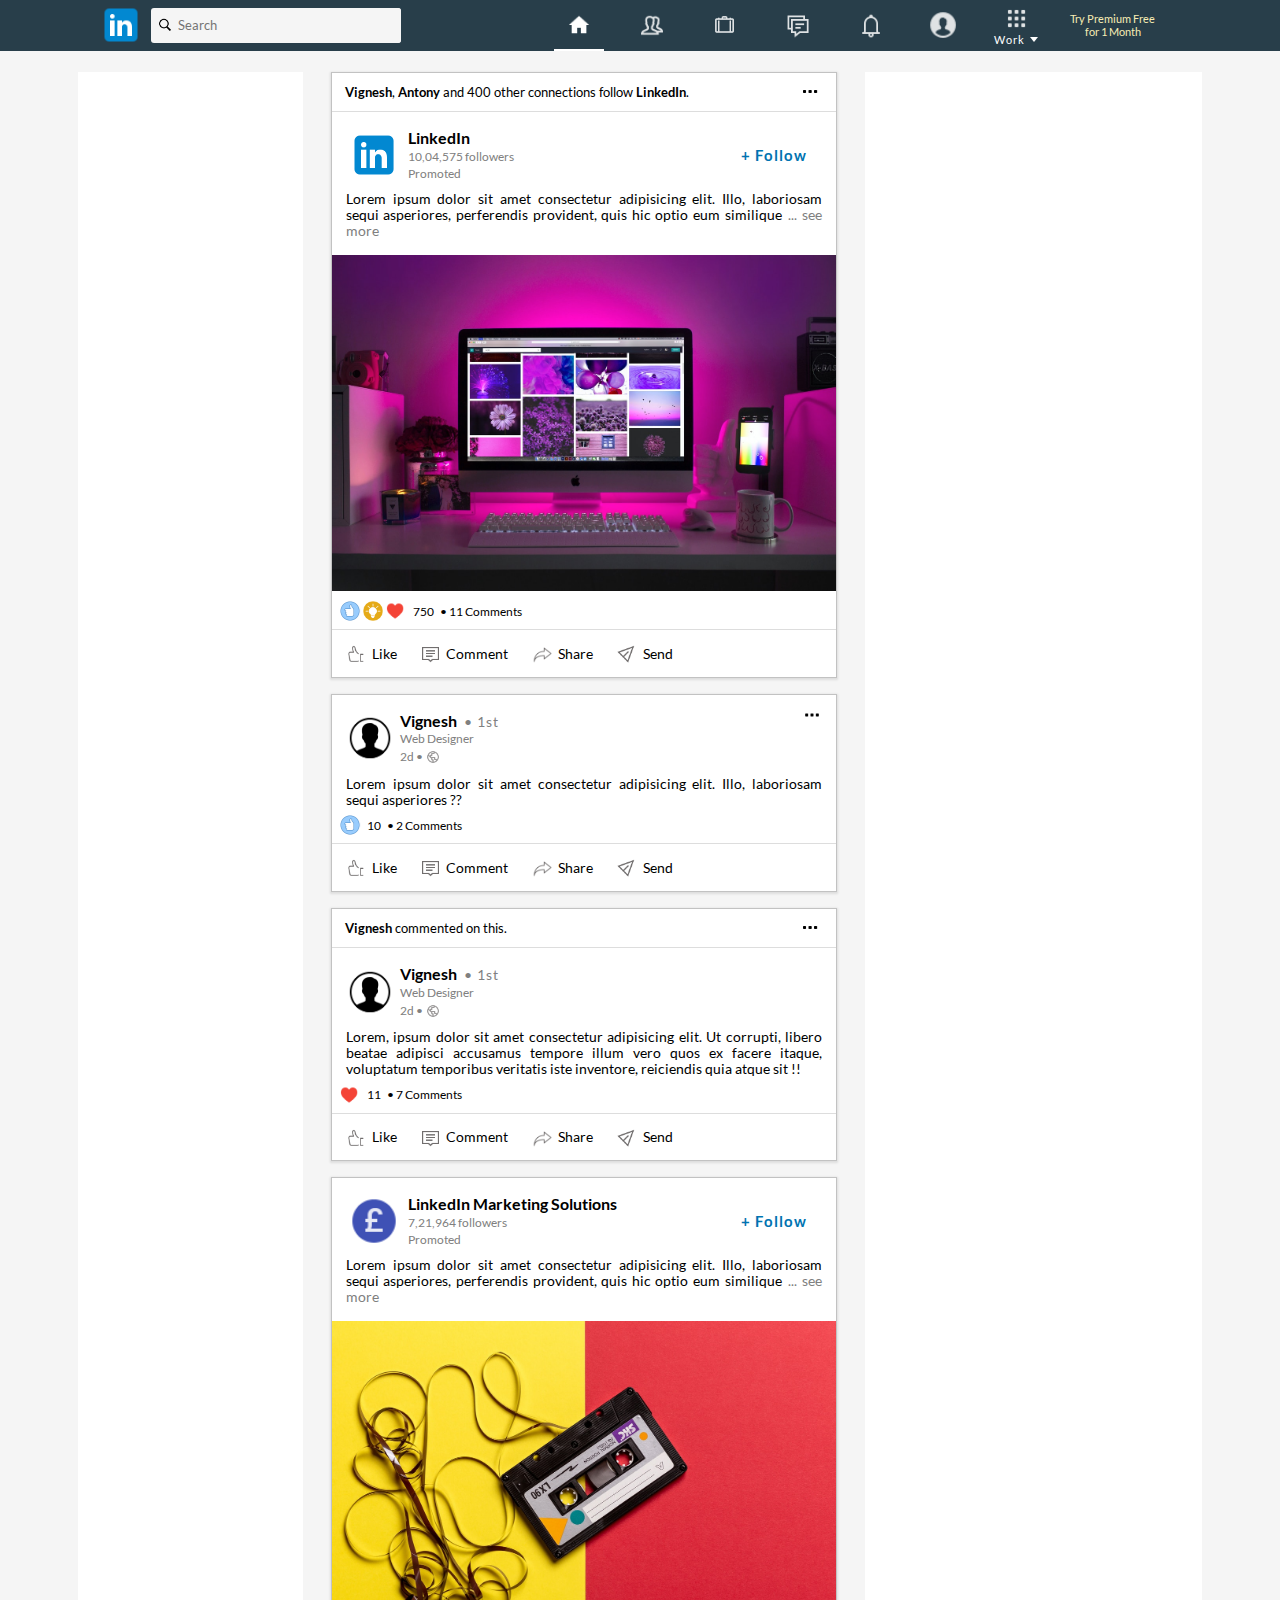
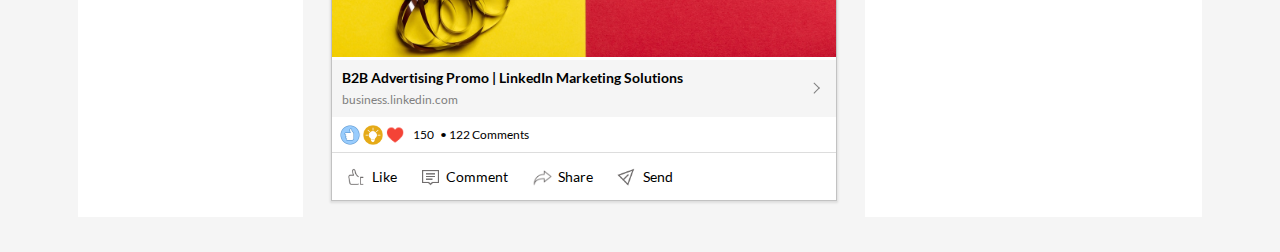
==== commit 52000797: "using external code-base" ====
--- a/index.html
+++ b/index.html
@@ -1,2831 +1,250 @@
 <!DOCTYPE html>
 <html lang="en">
-  <head>
-    <meta charset="UTF-8" />
-    <meta name="viewport" content="width=device-width, initial-scale=1.0" />
-    <title>LinkedIn</title>
-    <link rel="icon" href="./images/linkedin.svg" type="image/icon" />
-    <link rel="stylesheet" type="text/css" href="./styles.css" />
-  </head>
-  <body>
-    <header class="menu-container">
-      <div class="left-nav-bar">
-        <img class="logo" src="./images/linkedin.svg" alt="LinkedIn" />
-        <div class="User-mob">
-          <img class="avatar" src="./images/shiv1.jpeg" alt="profile-pic" />
+<head>
+    <meta charset="UTF-8">
+    <meta name="viewport" content="width=device-width, initial-scale=1.0">
+    <title>Home | LinkedIn</title>
+    <link rel="icon" href="CSS/Images/main-icon.png" type="image/x-icon">
+    <link rel="stylesheet" href="CSS/style.css">
+</head>
+<body id="body">
+    <div class="main-navbar-wrap">
+        <div class="main-navbar">
+            <span class="icon"></span>
+            <div class="input-wrap">
+                <span class="icon search-icon"></span>
+                <input type="text" placeholder="Search" class="search-bar">
+            </div>
+            <ul class="nav-icons">
+                <span class="icon home-icon active" title="Home"></span>
+                <span class="icon user-icon" title="My Network"></span>
+                <span class="icon suit-icon" title="Jobs"></span>
+                <span class="icon chat-icon" title="Messaging"></span>
+                <span class="icon notify-icon" title="Notifications"></span>
+                <span class="icon me-icon"></span>
+                <div class="work-icon">
+                    <span class="icon work"></span>
+                    <span class="work-cont">Work</span>
+                </div>
+                <a href="" class="premium">Try Premium Free for 1 Month</a>
+            </ul>
         </div>
-        <div class="search">
-          <form role="search">
-            <div class="icon-container">
-              <svg
-                class="search-icon"
-                xmlns="http://www.w3.org/2000/svg"
-                x="0px"
-                y="0px"
-                width="24"
-                height="24"
-                viewBox="0 0 172 172"
-                style="fill: #000000;"
-              >
-                <g
-                  fill="none"
-                  fill-rule="nonzero"
-                  stroke="none"
-                  stroke-width="1"
-                  stroke-linecap="butt"
-                  stroke-linejoin="miter"
-                  stroke-miterlimit="10"
-                  stroke-dasharray=""
-                  stroke-dashoffset="0"
-                  font-family="none"
-                  font-weight="none"
-                  font-size="none"
-                  text-anchor="none"
-                  style="mix-blend-mode: normal;"
-                >
-                  <path d="M0,172v-172h172v172z" fill="none"></path>
-                  <g fill="#666666">
-                    <path
-                      d="M64.5,14.33333c-27.6214,0 -50.16667,22.54527 -50.16667,50.16667c0,27.6214 22.54527,50.16667 50.16667,50.16667c12.52732,0 23.97256,-4.67249 32.7819,-12.31771l3.05143,3.05143v9.26628l43,43l14.33333,-14.33333l-43,-43h-9.26628l-3.05143,-3.05143c7.64521,-8.80934 12.31771,-20.25458 12.31771,-32.7819c0,-27.6214 -22.54527,-50.16667 -50.16667,-50.16667zM64.5,28.66667c19.87509,0 35.83333,15.95824 35.83333,35.83333c0,19.87509 -15.95825,35.83333 -35.83333,35.83333c-19.87509,0 -35.83333,-15.95825 -35.83333,-35.83333c0,-19.87509 15.95824,-35.83333 35.83333,-35.83333z"
-                    ></path>
-                  </g>
-                </g>
-              </svg>
+    </div>
+    <div class="container-wrap">
+        <div class="container">
+            <div class="left-bar"></div>
+            <div class="main-content">
+                <div class="card">
+                    <div class="card-header">
+                        <div>
+                            <b>Vignesh</b>, <b>Antony</b> and 400 other connections follow <b>LinkedIn</b>.
+                        </div>
+                        <span class="icon more-icon"></span>
+                    </div>
+                    <div class="card-main">
+                        <div class="follow-conn">
+                            <img src="CSS/Images/main-icon.png" class="follow-icon">
+                            <div class="conn-name">
+                                <span><b>LinkedIn</b></span>
+                                <span>10,04,575 followers</span>
+                                <span>Promoted</span>
+                            </div>
+                            <button class="follow">+ Follow</button>
+                        </div>
+                        <p class="content">
+                            Lorem ipsum dolor sit amet consectetur adipisicing elit. Illo, laboriosam sequi asperiores, perferendis provident, quis hic optio eum similique<span class="more" style="display: none;">veritatis accusamus ducimus tempore porro aspernatur molestiae et rem expedita sapiente! Lorem ipsum dolor sit amet consectetur adipisicing elit. Facere id quam iusto libero alias velit at, tempore, corrupti ducimus laborum perferendis nulla ex possimus? Modi perspiciatis ullam animi adipisci ratione.</span><span class="see-more">... see more</span>
+                        </p>
+                        <img src="CSS/Images/computer.jpg" class="card-image">
+                        <div class="vote-section">
+                            <span class="icon like-icon"></span>
+                            <span class="icon info-icon"></span>
+                            <span class="icon love-icon"></span>
+                            <span class="votes">750</span>
+                            <span> <span class="dot">•</span> 11 Comments</span>
+                        </div>
+                        <div class="share-section">
+                            <div class="icon-wrap">
+                                <span class="icon like-i"></span>
+                                <span>Like</span>
+                            </div>
+                            <div class="icon-wrap">
+                                <span class="icon comment-icon"></span>
+                                <span>Comment</span>
+                            </div>
+                            <div class="icon-wrap">
+                                <span class="icon share-icon"></span>
+                                <span>Share</span>
+                            </div>
+                            <div class="icon-wrap">
+                                <span class="icon send-icon"></span>
+                                <span>Send</span>
+                            </div>
+                        </div>
+                    </div>
+                </div>
+                <div class="card">
+                    <div class="follow-conn">
+                        <img src="CSS/Images/user-photo.png" class="follow-icon users">
+                        <div class="conn-name">
+                            <span>
+                                <b>Vignesh</b>
+                                <span class="name-info"> • 1st</span>
+                            </span>
+                            <span>Web Designer</span>
+                            <span>
+                                <span>2d • </span>
+                                <span class="icon globe-icon"></span>
+                            </span>
+                        </div>
+                        <span class="icon more-icon top-corner"></span>
+                    </div>
+                    <p class="content">
+                        Lorem ipsum dolor sit amet consectetur adipisicing elit. Illo, laboriosam sequi asperiores ??
+                    </p>
+                    <div class="vote-section">
+                        <span class="icon like-icon"></span>
+                        <span class="votes">10</span>
+                        <span> <span class="dot">•</span> 2 Comments</span>
+                    </div>
+                    <div class="share-section">
+                        <div class="icon-wrap">
+                            <span class="icon like-i"></span>
+                            <span>Like</span>
+                        </div>
+                        <div class="icon-wrap">
+                            <span class="icon comment-icon"></span>
+                            <span>Comment</span>
+                        </div>
+                        <div class="icon-wrap">
+                            <span class="icon share-icon"></span>
+                            <span>Share</span>
+                        </div>
+                        <div class="icon-wrap">
+                            <span class="icon send-icon"></span>
+                            <span>Send</span>
+                        </div>
+                    </div>
+                </div>
+                <div class="card">
+                    <div class="card-header">
+                        <div>
+                            <b>Vignesh</b> commented on this.
+                        </div>
+                        <span class="icon more-icon"></span>
+                    </div>
+                    <div class="follow-conn">
+                        <img src="CSS/Images/user-photo.png" class="follow-icon users">
+                        <div class="conn-name">
+                            <span>
+                                <b>Vignesh</b>
+                                <span class="name-info"> • 1st</span>
+                            </span>
+                            <span>Web Designer</span>
+                            <span>
+                                <span>2d • </span>
+                                <span class="icon globe-icon"></span>
+                            </span>
+                        </div>
+                    </div>
+                    <p class="content">
+                        Lorem, ipsum dolor sit amet consectetur adipisicing elit. Ut corrupti, libero beatae adipisci accusamus tempore illum vero quos ex facere itaque, voluptatum temporibus veritatis iste inventore, reiciendis quia atque sit !!
+                    </p>
+                    <div class="vote-section">
+                        <span class="icon love-icon"></span>
+                        <span class="votes">11</span>
+                        <span> <span class="dot">•</span> 7 Comments</span>
+                    </div>
+                    <div class="share-section">
+                        <div class="icon-wrap">
+                            <span class="icon like-i"></span>
+                            <span>Like</span>
+                        </div>
+                        <div class="icon-wrap">
+                            <span class="icon comment-icon"></span>
+                            <span>Comment</span>
+                        </div>
+                        <div class="icon-wrap">
+                            <span class="icon share-icon"></span>
+                            <span>Share</span>
+                        </div>
+                        <div class="icon-wrap">
+                            <span class="icon send-icon"></span>
+                            <span>Send</span>
+                        </div>
+                    </div>
+                </div>
+                <div class="card">
+                    <div class="card-main">
+                        <div class="follow-conn">
+                            <img src="CSS/Images/market.png" class="follow-icon">
+                            <div class="conn-name">
+                                <span><b>LinkedIn Marketing Solutions</b></span>
+                                <span>7,21,964 followers</span>
+                                <span>Promoted</span>
+                            </div>
+                            <button class="follow">+ Follow</button>
+                        </div>
+                        <p class="content">
+                            Lorem ipsum dolor sit amet consectetur adipisicing elit. Illo, laboriosam sequi asperiores, perferendis provident, quis hic optio eum similique<span class="more" style="display: none;">veritatis accusamus ducimus tempore porro aspernatur molestiae et rem expedita sapiente! Lorem ipsum dolor sit amet consectetur adipisicing elit. Facere id quam iusto libero alias velit at, tempore, corrupti ducimus laborum perferendis nulla ex possimus? Modi perspiciatis ullam animi adipisci ratione.</span><span class="see-more">... see more</span>
+                        </p>
+                        <img src="CSS/Images/sample1.jpg" class="card-image">
+                        <a href="" class="website-link">
+                            <div class="web-content">
+                                <b>B2B Advertising Promo | LinkedIn Marketing Solutions</b>
+                                <span>business.linkedin.com</span>
+                            </div>
+                            <span class="view-arrow"></span>
+                        </a>
+                        <div class="vote-section">
+                            <span class="icon like-icon"></span>
+                            <span class="icon info-icon"></span>
+                            <span class="icon love-icon"></span>
+                            <span class="votes">150</span>
+                            <span> <span class="dot">•</span> 122 Comments</span>
+                        </div>
+                        <div class="share-section">
+                            <div class="icon-wrap">
+                                <span class="icon like-i"></span>
+                                <span>Like</span>
+                            </div>
+                            <div class="icon-wrap">
+                                <span class="icon comment-icon"></span>
+                                <span>Comment</span>
+                            </div>
+                            <div class="icon-wrap">
+                                <span class="icon share-icon"></span>
+                                <span>Share</span>
+                            </div>
+                            <div class="icon-wrap">
+                                <span class="icon send-icon"></span>
+                                <span>Send</span>
+                            </div>
+                        </div>
+                    </div>
+                </div>
             </div>
-            <input type="text" name="Search" placeholder="Search" />
-          </form>
+            <div class="right-bar"></div>
+        </div><br>
+    </div>
+    <div class="mobile-header">
+        <span class="icon me-icon"></span>
+        
+        <div class="input-wrap">
+            <span class="icon search-icon"></span>
+            <input type="text" placeholder="Search" class="search-bar">
+            <span class="icon qrcode-icon"></span>
         </div>
-      </div>
-      <div class="right-nav-bar">
-        <nav class="main-nav">
-          <ul>
-            <li class="Home">
-              <svg
-                class="icons"
-                xmlns="http://www.w3.org/2000/svg"
-                x="0px"
-                y="0px"
-                width="24"
-                height="24"
-                viewBox="0 0 172 172"
-                style="fill: #000000;"
-              >
-                <g
-                  fill="none"
-                  fill-rule="nonzero"
-                  stroke="none"
-                  stroke-width="1"
-                  stroke-linecap="butt"
-                  stroke-linejoin="miter"
-                  stroke-miterlimit="10"
-                  stroke-dasharray=""
-                  stroke-dashoffset="0"
-                  font-family="none"
-                  font-weight="none"
-                  font-size="none"
-                  text-anchor="none"
-                  style="mix-blend-mode: normal;"
-                >
-                  <path d="M0,172v-172h172v172z" fill="none"></path>
-                  <g fill="#cccccc">
-                    <path
-                      d="M86,14.33333c-1.91435,0.00025 -3.74903,0.76638 -5.09506,2.1276l-72.28255,63.07226c-0.9155,0.67554 -1.45577,1.74571 -1.45573,2.88347c0,1.97902 1.60431,3.58333 3.58333,3.58333h17.91667v57.33333c0,3.956 3.21067,7.16667 7.16667,7.16667h28.66667c3.956,0 7.16667,-3.21067 7.16667,-7.16667v-43h28.66667v43c0,3.956 3.21067,7.16667 7.16667,7.16667h28.66667c3.956,0 7.16667,-3.21067 7.16667,-7.16667v-57.33333h17.91667c1.97902,0 3.58333,-1.60431 3.58333,-3.58333c0.00004,-1.13776 -0.54023,-2.20792 -1.45573,-2.88347l-72.24056,-63.03027c-0.01394,-0.01406 -0.02794,-0.02805 -0.04199,-0.04199c-1.34603,-1.36123 -3.18071,-2.12736 -5.09506,-2.1276z"
-                    ></path>
-                  </g>
-                </g>
-              </svg>
-              <span>Home</span>
-            </li>
-            <li class="Network">
-              <svg
-                class="icons"
-                xmlns="http://www.w3.org/2000/svg"
-                x="0px"
-                y="0px"
-                width="64"
-                height="64"
-                viewBox="0 0 172 172"
-                style="fill: #000000;"
-              >
-                <g
-                  fill="none"
-                  fill-rule="nonzero"
-                  stroke="none"
-                  stroke-width="1"
-                  stroke-linecap="butt"
-                  stroke-linejoin="miter"
-                  stroke-miterlimit="10"
-                  stroke-dasharray=""
-                  stroke-dashoffset="0"
-                  font-family="none"
-                  font-weight="none"
-                  font-size="none"
-                  text-anchor="none"
-                  style="mix-blend-mode: normal;"
-                >
-                  <path d="M0,172v-172h172v172z" fill="none"></path>
-                  <g fill="#cccccc">
-                    <path
-                      d="M69.875,10.75c-5.9104,0 -14.38232,1.85815 -19.65234,5.396c-9.99414,0.35693 -16.83887,7.40112 -17.97266,18.52905c-0.67187,6.87622 -0.05249,11.78931 0.37793,15.0437c0.13647,1.13379 0.29395,2.41455 0.24146,2.79248l-0.24146,1.53271c-0.43042,0 -0.82935,0.08398 -1.15478,0.16797c-2.41455,0.64038 -4.13623,2.79248 -4.80811,6.06787c-0.5459,2.63501 -0.35693,5.82641 0.47241,9.00732c1.45923,5.34351 4.47217,9.37476 7.76855,10.61353c1.70068,5.21753 4.19922,10.37207 7.31714,15.0437l-24.77539,14.36133c-10.75,6.20435 -17.44776,17.78369 -17.44776,30.23438v19.02246c0,4.43018 3.63233,8.0625 8.0625,8.0625h123.625c4.43018,0 8.0625,-3.63232 8.0625,-8.0625v-8.0625h24.1875c4.44067,0 8.0625,-3.62183 8.0625,-8.0625v-9.57422c0,-10.06763 -5.04956,-19.3479 -13.51099,-24.81738l-15.88354,-10.2251c6.69776,-1.70068 13.90991,-4.2937 18.802,-6.4563c1.42773,-0.64038 2.50903,-1.86865 2.94995,-3.38037c0.45142,-1.51172 0.20996,-3.13891 -0.66138,-4.46167l-4.59814,-7.05469c-2.43555,-3.71631 -4.16772,-7.81055 -5.16504,-12.14624l-4.56665,-19.91479c-3.44336,-15.02271 -16.45044,-26.01416 -31.78809,-26.97998c-2.1311,-1.37524 -4.56665,-2.09961 -7.07568,-2.09961c-3.48535,0 -9.1543,0.021 -14.4873,2.20459c-6.41431,-4.39868 -14.36133,-6.78174 -23.45264,-6.78174zM69.875,16.125h2.6875c16.31397,0 28.08228,8.33545 32.92188,23.05371c-1.85815,-0.20996 -3.7688,0.03149 -5.11255,1.30176c-1.01831,0.98682 -1.98413,2.84497 -0.74536,6.17285c1.6377,4.51416 2.23608,7.18066 2.41455,10.93897c0.06299,0.96582 0.59839,1.82666 1.45923,2.28857c0.85034,0.41992 1.87915,0.37793 2.6875,-0.16797c0.45142,-0.26245 0.66138,-0.29395 0.72436,-0.32544c0.15747,0.08398 0.64038,0.65088 0.91333,1.96314c0.34643,1.80566 0.20996,4.19922 -0.40942,6.54028c-0.67187,2.46704 -1.6377,4.24121 -2.55103,5.375c-0.88184,1.12329 -1.72168,1.65869 -2.1206,1.65869c-1.18628,0 -2.23608,0.77686 -2.58252,1.93164c-1.5852,5.32251 -4.05224,10.69751 -7.25415,15.40064c-0.99732,1.51172 -2.06812,2.96045 -3.2544,4.3252c-5.42749,6.47729 -12.30371,10.91797 -19.77832,10.91797c-7.47461,0 -14.35083,-4.44067 -19.77832,-10.91797c-1.18628,-1.36474 -2.25708,-2.81348 -3.25439,-4.3252c-3.20191,-4.70312 -5.66895,-10.07812 -7.25415,-15.40064c-0.34643,-1.15478 -1.39624,-1.93164 -2.58252,-1.93164c-0.80835,0 -3.32788,-2.08911 -4.67163,-7.03369c-0.61939,-2.34107 -0.75586,-4.73462 -0.40942,-6.54028c0.30445,-1.36474 0.78735,-1.90015 0.91333,-1.96314c0,0 0.22046,0.03149 0.72436,0.32544c0.80835,0.5459 1.83716,0.58789 2.6875,0.16797c0.86084,-0.46191 1.39624,-1.32275 1.45923,-2.28857c0.05249,-1.39624 0.20996,-2.79248 0.45142,-4.13623c0.20996,-1.15478 0.03149,-2.44604 -0.20996,-4.40918c-0.37793,-3.01294 -0.96582,-7.57959 -0.32544,-13.84692c0.82935,-8.56641 5.8894,-13.69995 13.48999,-13.69995c0.5669,0 1.12329,-0.18896 1.6167,-0.5354c3.67432,-2.77148 11.04395,-4.8396 17.14331,-4.8396zM110.50244,20.70215c1.6272,0 3.2124,0.5249 4.56665,1.53272c0.43042,0.31494 0.95532,0.50391 1.50122,0.5249c13.25903,0.5249 24.59692,9.92065 27.55737,22.84375l4.56665,19.91479c1.13379,4.96558 3.11792,9.63721 5.9104,13.88892l4.61914,7.04419c-6.16235,2.71899 -15.84155,5.98389 -23.02222,7.24365l-5.56397,-3.59033c2.85547,-3.34888 4.36719,-6.83423 5.78442,-10.65552c0.26245,-0.72436 0.85034,-1.43823 1.84766,-2.24658c2.1206,-1.72168 3.62183,-4.91309 3.91577,-8.33545c0.35693,-4.18872 -0.5354,-7.27515 -2.63501,-9.19629c-0.62988,-0.57739 -0.75586,-0.92383 -0.76636,-1.0708l-0.08398,-0.64038c-0.29395,-2.56152 -0.59839,-4.98657 -1.0813,-6.48779c-0.35693,-1.11279 -1.41723,-1.86865 -2.58252,-1.86865h-5.11255c-3.88428,-0.04199 -7.86304,-0.43042 -11.7998,-1.14429c-1.44873,-0.28345 -2.85547,0.69287 -3.11792,2.1521c-0.27295,1.46973 0.69287,2.86597 2.1521,3.12842c4.24121,0.77685 8.51392,1.18628 12.73413,1.23877h3.00244c0.19946,1.22827 0.35693,2.66651 0.47241,3.60083l0.07349,0.66138c0.18896,1.6062 1.00781,3.04443 2.48804,4.40918c0.76636,0.69287 1.0918,2.42505 0.89233,4.75561c-0.18896,2.24658 -1.13379,3.97876 -1.94214,4.62964c-1.11279,0.90283 -2.698,2.36206 -3.49585,4.54566c-2.41455,6.54028 -4.76611,11.22241 -15.02271,16.56592c-1.32275,0.68237 -1.83716,2.30957 -1.14429,3.62183c0.47241,0.92383 1.41724,1.44873 2.38306,1.44873c0.41992,0 0.83984,-0.09448 1.23877,-0.30444c3.19141,-1.65869 5.73193,-3.31738 7.81055,-4.97608l28.93262,18.63403c6.91821,4.47217 11.04395,12.06226 11.04395,20.29272v9.57422c0,1.48022 -1.20728,2.6875 -2.6875,2.6875h-24.1875v-5.58496c0,-12.45068 -6.68726,-24.03003 -17.43726,-30.23437l-24.78589,-14.36133c3.11792,-4.67163 5.61645,-9.82617 7.31714,-15.0437c3.29639,-1.23877 6.30933,-5.27002 7.76855,-10.61353c0.82935,-3.18091 1.01831,-6.37232 0.47241,-9.00732c-0.67187,-3.27539 -2.39355,-5.42749 -4.8081,-6.06787c-0.32544,-0.08398 -0.69287,-0.16797 -1.15479,-0.16797c-0.37793,-2.87646 -1.10229,-5.56396 -2.47754,-9.23828c-0.02099,-0.11548 -0.04199,-0.22046 -0.07349,-0.29395c0.94483,0.07349 2.44605,0.45142 3.70581,0.96582c0.91333,0.36743 1.99463,0.23096 2.75049,-0.40942c0.77686,-0.64038 1.12329,-1.66919 0.91333,-2.63501c-1.87915,-8.54541 -5.68994,-15.6001 -11.03345,-20.87012c3.50635,-0.86084 7.03369,-0.86084 9.59522,-0.86084zM55.16724,32.58594c-1.92114,-0.16797 -3.85278,0.71387 -4.95508,2.39355l-4.3147,6.54028c-0.81885,1.23877 -0.47241,2.90796 0.76636,3.72681c0.45142,0.29395 0.96582,0.44092 1.46973,0.44092c0.88184,0 1.73218,-0.41992 2.25708,-1.20728l4.3042,-6.54028l4.19922,2.04712c7.65308,3.7373 16.19848,5.70044 24.7229,5.70044h6.86572c1.48022,0 2.6875,-1.19678 2.6875,-2.6875c0,-1.49072 -1.20728,-2.6875 -2.6875,-2.6875h-6.86572c-7.70557,0 -15.44262,-1.78467 -22.36084,-5.16504l-4.20972,-2.04712c-0.60889,-0.29395 -1.23877,-0.46191 -1.87915,-0.5144zM45.44604,99.26953c6.50879,7.98901 15.02271,13.60547 24.42896,13.60547c9.40625,0 17.92017,-5.61646 24.42896,-13.60547l25.32129,14.68677c9.10181,5.25952 14.74976,15.0752 14.74976,25.58374v19.02246c0,1.48022 -1.20728,2.6875 -2.6875,2.6875h-123.625c-1.48022,0 -2.6875,-1.20728 -2.6875,-2.6875v-19.02246c0,-10.50854 5.64795,-20.32422 14.76026,-25.58374zM48.54297,112.875c-1.0498,-0.06299 -2.07861,0.49341 -2.57202,1.48022c-0.66138,1.33325 -0.12598,2.94995 1.19678,3.61133l21.5,10.75c0.38843,0.18897 0.79785,0.28345 1.20728,0.28345c0.40942,0 0.82935,-0.09448 1.20728,-0.28345l21.5,-10.75c1.32275,-0.66137 1.85815,-2.27808 1.19678,-3.61133c-0.66137,-1.32275 -2.27808,-1.85815 -3.61133,-1.19678l-20.29272,10.15161l-20.29272,-10.15161c-0.33594,-0.16797 -0.69287,-0.25195 -1.03931,-0.28345zM145.125,129c-1.48022,0 -2.6875,1.19678 -2.6875,2.6875v5.375c0,1.49072 1.20728,2.6875 2.6875,2.6875c1.48022,0 2.6875,-1.19678 2.6875,-2.6875v-5.375c0,-1.49072 -1.20728,-2.6875 -2.6875,-2.6875zM158.5625,129c-1.48022,0 -2.6875,1.19678 -2.6875,2.6875v5.375c0,1.49072 1.20728,2.6875 2.6875,2.6875c1.48022,0 2.6875,-1.19678 2.6875,-2.6875v-5.375c0,-1.49072 -1.20728,-2.6875 -2.6875,-2.6875zM16.125,145.125c-1.48022,0 -2.6875,1.19678 -2.6875,2.6875v5.375c0,1.49072 1.20728,2.6875 2.6875,2.6875c1.48022,0 2.6875,-1.19678 2.6875,-2.6875v-5.375c0,-1.49072 -1.20728,-2.6875 -2.6875,-2.6875zM29.5625,145.125c-1.48022,0 -2.6875,1.19678 -2.6875,2.6875v5.375c0,1.49072 1.20728,2.6875 2.6875,2.6875c1.48022,0 2.6875,-1.19678 2.6875,-2.6875v-5.375c0,-1.49072 -1.20728,-2.6875 -2.6875,-2.6875zM43,145.125c-1.48022,0 -2.6875,1.19678 -2.6875,2.6875v5.375c0,1.49072 1.20728,2.6875 2.6875,2.6875c1.48022,0 2.6875,-1.19678 2.6875,-2.6875v-5.375c0,-1.49072 -1.20728,-2.6875 -2.6875,-2.6875zM56.4375,145.125c-1.48022,0 -2.6875,1.19678 -2.6875,2.6875v5.375c0,1.49072 1.20728,2.6875 2.6875,2.6875c1.48022,0 2.6875,-1.19678 2.6875,-2.6875v-5.375c0,-1.49072 -1.20728,-2.6875 -2.6875,-2.6875zM69.875,145.125c-1.48022,0 -2.6875,1.19678 -2.6875,2.6875v5.375c0,1.49072 1.20728,2.6875 2.6875,2.6875c1.48022,0 2.6875,-1.19678 2.6875,-2.6875v-5.375c0,-1.49072 -1.20728,-2.6875 -2.6875,-2.6875zM83.3125,145.125c-1.48022,0 -2.6875,1.19678 -2.6875,2.6875v5.375c0,1.49072 1.20728,2.6875 2.6875,2.6875c1.48022,0 2.6875,-1.19678 2.6875,-2.6875v-5.375c0,-1.49072 -1.20728,-2.6875 -2.6875,-2.6875zM96.75,145.125c-1.48022,0 -2.6875,1.19678 -2.6875,2.6875v5.375c0,1.49072 1.20728,2.6875 2.6875,2.6875c1.48022,0 2.6875,-1.19678 2.6875,-2.6875v-5.375c0,-1.49072 -1.20728,-2.6875 -2.6875,-2.6875zM110.1875,145.125c-1.48022,0 -2.6875,1.19678 -2.6875,2.6875v5.375c0,1.49072 1.20728,2.6875 2.6875,2.6875c1.48022,0 2.6875,-1.19678 2.6875,-2.6875v-5.375c0,-1.49072 -1.20728,-2.6875 -2.6875,-2.6875zM123.625,145.125c-1.48022,0 -2.6875,1.19678 -2.6875,2.6875v5.375c0,1.49072 1.20728,2.6875 2.6875,2.6875c1.48022,0 2.6875,-1.19678 2.6875,-2.6875v-5.375c0,-1.49072 -1.20728,-2.6875 -2.6875,-2.6875z"
-                    ></path>
-                  </g>
-                </g>
-              </svg>
-              <span>My Network</span>
-            </li>
-            <li class="Jobs">
-              <svg
-                class="icons"
-                xmlns="http://www.w3.org/2000/svg"
-                x="0px"
-                y="0px"
-                width="100"
-                height="100"
-                viewBox="0 0 172 172"
-                style="fill: #000000;"
-              >
-                <g
-                  fill="none"
-                  fill-rule="nonzero"
-                  stroke="none"
-                  stroke-width="1"
-                  stroke-linecap="butt"
-                  stroke-linejoin="miter"
-                  stroke-miterlimit="10"
-                  stroke-dasharray=""
-                  stroke-dashoffset="0"
-                  font-family="none"
-                  font-weight="none"
-                  font-size="none"
-                  text-anchor="none"
-                  style="mix-blend-mode: normal;"
-                >
-                  <path d="M0,172v-172h172v172z" fill="none"></path>
-                  <g fill="#cccccc">
-                    <path
-                      d="M77.4,20.64c-6.62945,0 -12.04,5.41055 -12.04,12.04v3.44h-34.4c-5.61981,0 -10.21489,4.54722 -10.30992,10.14531c-0.00632,0.05802 -0.00968,0.11632 -0.01008,0.17469v25.8v58.48c0,5.6788 4.6412,10.32 10.32,10.32h79.0293c4.23412,9.12138 13.45035,15.47599 24.15055,15.48h0.02016c14.6986,0.0055 26.65449,-11.94692 26.66,-26.64992c0.00305,-8.15429 -3.67989,-15.4551 -9.46,-20.35109v-37.27898v-25.8c0.00033,-0.06509 -0.00303,-0.13014 -0.01008,-0.19484c-0.10579,-5.58879 -4.6969,-10.12516 -10.30992,-10.12516h-34.4v-3.44c0,-6.62945 -5.41055,-12.04 -12.04,-12.04zM77.4,24.08h17.2c4.77071,0 8.6,3.82929 8.6,8.6v3.44h-34.4v-3.44c0,-4.77071 3.82929,-8.6 8.6,-8.6zM30.96,39.56h35.83109c0.18575,0.0307 0.37527,0.0307 0.56102,0h37.27898c0.18575,0.0307 0.37527,0.0307 0.56102,0h35.84789c3.81905,0 6.88,3.06095 6.88,6.88v25.8c0,6.66927 -5.37073,12.04 -12.04,12.04h-8.6v-6.02c0,-1.41475 -1.16525,-2.58 -2.58,-2.58h-8.6c-1.41475,0 -2.58,1.16525 -2.58,2.58v6.02h-55.04v-6.02c0,-1.41475 -1.16525,-2.58 -2.58,-2.58h-8.6c-1.41475,0 -2.58,1.16525 -2.58,2.58v6.02h-8.6c-6.66927,0 -12.04,-5.37073 -12.04,-12.04v-25.8c0,-3.81905 3.06096,-6.88 6.88,-6.88zM31.82,46.44c-0.31015,-0.00439 -0.59863,0.15856 -0.75498,0.42645c-0.15635,0.26789 -0.15635,0.59921 0,0.8671c0.15635,0.26789 0.44484,0.43084 0.75498,0.42645h84.28c0.31015,0.00439 0.59863,-0.15856 0.75498,-0.42645c0.15635,-0.26789 0.15635,-0.59921 0,-0.8671c-0.15635,-0.26789 -0.44484,-0.43084 -0.75498,-0.42645zM122.98,46.44c-0.31015,-0.00439 -0.59863,0.15856 -0.75498,0.42645c-0.15635,0.26789 -0.15635,0.59921 0,0.8671c0.15635,0.26789 0.44484,0.43084 0.75498,0.42645h8.6c0.31015,0.00439 0.59863,-0.15856 0.75498,-0.42645c0.15635,-0.26789 0.15635,-0.59921 0,-0.8671c-0.15635,-0.26789 -0.44484,-0.43084 -0.75498,-0.42645zM135.02,46.44c-0.31015,-0.00439 -0.59863,0.15856 -0.75498,0.42645c-0.15635,0.26789 -0.15635,0.59921 0,0.8671c0.15635,0.26789 0.44484,0.43084 0.75498,0.42645h5.16c0.31015,0.00439 0.59863,-0.15856 0.75498,-0.42645c0.15635,-0.26789 0.15635,-0.59921 0,-0.8671c-0.15635,-0.26789 -0.44484,-0.43084 -0.75498,-0.42645zM47.3,77.4h8.6c0.48413,0 0.86,0.37587 0.86,0.86v7.45109c-0.0307,0.18575 -0.0307,0.37527 0,0.56102v7.46789c0,0.48413 -0.37587,0.86 -0.86,0.86h-8.6c-0.48413,0 -0.86,-0.37587 -0.86,-0.86v-7.45109c0.0307,-0.18575 0.0307,-0.37527 0,-0.56102v-7.46789c0,-0.48413 0.37587,-0.86 0.86,-0.86zM116.1,77.4h8.6c0.48413,0 0.86,0.37587 0.86,0.86v7.45109c-0.0307,0.18575 -0.0307,0.37527 0,0.56102v7.46789c0,0.48413 -0.37587,0.86 -0.86,0.86h-8.6c-0.48413,0 -0.86,-0.37587 -0.86,-0.86v-7.45109c0.0307,-0.18575 0.0307,-0.37527 0,-0.56102v-7.46789c0,-0.48413 0.37587,-0.86 0.86,-0.86zM24.08,81.94523c2.8413,3.51702 7.18247,5.77477 12.04,5.77477h8.6v6.02c0,1.41475 1.16525,2.58 2.58,2.58h8.6c1.41475,0 2.58,-1.16525 2.58,-2.58v-6.02h55.04v6.02c0,1.41475 1.16525,2.58 2.58,2.58h8.6c1.41475,0 2.58,-1.16525 2.58,-2.58v-6.02h8.6c4.85753,0 9.1987,-2.25774 12.04,-5.77477v25.12141c-4.01763,-2.43437 -8.70823,-3.86476 -13.73984,-3.86664h-0.02016c-14.41165,-0.0054 -26.15688,11.49278 -26.61633,25.8h-68.84367c-3.33464,0 -6.02,-2.68536 -6.02,-6.02v-27.52c0.00364,-0.23275 -0.08721,-0.45703 -0.25181,-0.62163c-0.1646,-0.1646 -0.38888,-0.25545 -0.62163,-0.25181c-0.22809,0.00356 -0.44542,0.09758 -0.60418,0.26138c-0.15876,0.1638 -0.24595,0.38397 -0.24238,0.61205v27.52c0,4.26432 3.47568,7.74 7.74,7.74h68.84367c0.07652,2.38285 0.44432,4.69337 1.10859,6.88h-77.69227c-3.81905,0 -6.88,-3.06095 -6.88,-6.88zM140.16656,92.86656c-0.22809,0.00356 -0.44542,0.09758 -0.60418,0.26138c-0.15876,0.1638 -0.24595,0.38397 -0.24238,0.61205v6.88c-0.00439,0.31015 0.15856,0.59863 0.42645,0.75498c0.26789,0.15635 0.59921,0.15635 0.8671,0c0.26789,-0.15635 0.43084,-0.44484 0.42645,-0.75498v-6.88c0.00364,-0.23275 -0.08721,-0.45703 -0.25181,-0.62163c-0.1646,-0.1646 -0.38888,-0.25545 -0.62163,-0.25181zM134.16,106.64h0.02016c12.83714,0.00665 23.20465,10.38332 23.19984,23.22672c-0.00481,12.84452 -10.3814,23.21809 -23.22,23.21328h-0.0168h-0.00336c-12.83701,-0.00665 -23.20465,-10.38332 -23.19984,-23.22672c0.00481,-12.84452 10.3814,-23.21809 23.22,-23.21328zM130.69313,116.90289c-2.4209,0 -4.8414,0.92584 -6.6818,2.77484c-3.698,3.6808 -3.698,9.68239 0,13.38039c1.8404,1.8404 4.26667,2.77148 6.69187,2.77148c2.1844,0 4.36934,-0.81109 6.14094,-2.32469l8.5832,8.5832c0.1548,0.172 0.37773,0.24187 0.60133,0.24187c0.2236,0 0.44653,-0.08707 0.60133,-0.24187c0.344,-0.344 0.344,-0.87545 0,-1.21945l-8.6,-8.6c2.9756,-3.7152 2.80212,-9.15094 -0.65508,-12.59094c-1.8404,-1.849 -4.2609,-2.77484 -6.6818,-2.77484zM130.68641,118.62961c1.9952,0 3.97226,0.75398 5.48586,2.26758c3.01,3.01 3.01,7.93149 0,10.94149c-3.0272,3.0272 -7.92772,3.0272 -10.95492,0c-3.01,-3.01 -3.01,-7.93148 0,-10.94149c1.5136,-1.5136 3.49106,-2.26758 5.46906,-2.26758z"
-                    ></path>
-                  </g>
-                </g>
-              </svg>
-              <span>Jobs</span>
-            </li>
-            <li class="Messaging">
-              <svg
-                class="icons"
-                xmlns="http://www.w3.org/2000/svg"
-                x="0px"
-                y="0px"
-                width="64"
-                height="64"
-                viewBox="0 0 172 172"
-                style="fill: #000000;"
-              >
-                <g
-                  fill="none"
-                  fill-rule="nonzero"
-                  stroke="none"
-                  stroke-width="1"
-                  stroke-linecap="butt"
-                  stroke-linejoin="miter"
-                  stroke-miterlimit="10"
-                  stroke-dasharray=""
-                  stroke-dashoffset="0"
-                  font-family="none"
-                  font-weight="none"
-                  font-size="none"
-                  text-anchor="none"
-                  style="mix-blend-mode: normal;"
-                >
-                  <path d="M0,172v-172h172v172z" fill="none"></path>
-                  <g fill="#cccccc">
-                    <path
-                      d="M34.9375,21.5c-4.45319,0 -8.0625,3.60931 -8.0625,8.0625v8.0625h-8.0625c-4.45319,0 -8.0625,3.60931 -8.0625,8.0625v86c0,4.45319 3.60931,8.0625 8.0625,8.0625h19.19043c-0.00269,6.22156 -1.87588,12.29863 -5.375,17.4425c-0.75787,1.27656 -0.33699,2.92438 0.93957,3.67957c0.41656,0.24725 0.88893,0.37793 1.37,0.37793h0.59314c20.7475,-4.6225 28.48603,-16.77 30.74353,-21.5h14.35083h5.375h5.375h51.0625c4.45319,0 8.0625,-3.60931 8.0625,-8.0625v-8.0625h2.6875c4.45319,0 8.0625,-3.60931 8.0625,-8.0625v-86c0,-4.45319 -3.60931,-8.0625 -8.0625,-8.0625zM34.9375,26.875h118.25c1.4835,0 2.6875,1.204 2.6875,2.6875v86c0,1.4835 -1.204,2.6875 -2.6875,2.6875h-2.6875v-26.875v-5.375v-10.75v-29.5625c0,-4.45319 -3.60931,-8.0625 -8.0625,-8.0625h-110.1875v-8.0625c0,-1.4835 1.204,-2.6875 2.6875,-2.6875zM18.8125,43h123.625c1.4835,0 2.6875,1.204 2.6875,2.6875v86c0,1.4835 -1.204,2.6875 -2.6875,2.6875h-77.9375c-1.15563,-0.00269 -2.18284,0.73285 -2.55103,1.82666c0,0 -4.24835,12.14813 -21.63647,18.11438c4.91812,-11.01875 2.6875,-17.76501 2.6875,-18.11438c-0.38431,-1.14219 -1.4835,-1.88847 -2.6875,-1.82666h-21.5c-1.4835,0 -2.6875,-1.204 -2.6875,-2.6875v-86c0,-1.4835 1.204,-2.6875 2.6875,-2.6875zM40.3125,75.25c-1.4835,0 -2.6875,1.204 -2.6875,2.6875c0,1.4835 1.204,2.6875 2.6875,2.6875h48.375c1.4835,0 2.6875,-1.204 2.6875,-2.6875c0,-1.4835 -1.204,-2.6875 -2.6875,-2.6875zM99.4375,75.25c-1.4835,0 -2.6875,1.204 -2.6875,2.6875c0,1.4835 1.204,2.6875 2.6875,2.6875h10.75c1.4835,0 2.6875,-1.204 2.6875,-2.6875c0,-1.4835 -1.204,-2.6875 -2.6875,-2.6875zM40.3125,91.375c-1.4835,0 -2.6875,1.204 -2.6875,2.6875c0,1.4835 1.204,2.6875 2.6875,2.6875h59.125c1.4835,0 2.6875,-1.204 2.6875,-2.6875c0,-1.4835 -1.204,-2.6875 -2.6875,-2.6875zM26.875,118.25c-1.4835,0 -2.6875,1.204 -2.6875,2.6875v5.375c0,1.4835 1.204,2.6875 2.6875,2.6875c1.4835,0 2.6875,-1.204 2.6875,-2.6875v-5.375c0,-1.4835 -1.204,-2.6875 -2.6875,-2.6875zM40.3125,118.25c-1.4835,0 -2.6875,1.204 -2.6875,2.6875v5.375c0,1.4835 1.204,2.6875 2.6875,2.6875c1.4835,0 2.6875,-1.204 2.6875,-2.6875v-5.375c0,-1.4835 -1.204,-2.6875 -2.6875,-2.6875zM53.75,118.25c-1.4835,0 -2.6875,1.204 -2.6875,2.6875v5.375c0,1.4835 1.204,2.6875 2.6875,2.6875c1.4835,0 2.6875,-1.204 2.6875,-2.6875v-5.375c0,-1.4835 -1.204,-2.6875 -2.6875,-2.6875zM67.1875,118.25c-1.4835,0 -2.6875,1.204 -2.6875,2.6875v5.375c0,1.4835 1.204,2.6875 2.6875,2.6875c1.4835,0 2.6875,-1.204 2.6875,-2.6875v-5.375c0,-1.4835 -1.204,-2.6875 -2.6875,-2.6875zM80.625,118.25c-1.4835,0 -2.6875,1.204 -2.6875,2.6875v5.375c0,1.4835 1.204,2.6875 2.6875,2.6875c1.4835,0 2.6875,-1.204 2.6875,-2.6875v-5.375c0,-1.4835 -1.204,-2.6875 -2.6875,-2.6875zM94.0625,118.25c-1.4835,0 -2.6875,1.204 -2.6875,2.6875v5.375c0,1.4835 1.204,2.6875 2.6875,2.6875c1.4835,0 2.6875,-1.204 2.6875,-2.6875v-5.375c0,-1.4835 -1.204,-2.6875 -2.6875,-2.6875zM107.5,118.25c-1.4835,0 -2.6875,1.204 -2.6875,2.6875v5.375c0,1.4835 1.204,2.6875 2.6875,2.6875c1.4835,0 2.6875,-1.204 2.6875,-2.6875v-5.375c0,-1.4835 -1.204,-2.6875 -2.6875,-2.6875zM120.9375,118.25c-1.4835,0 -2.6875,1.204 -2.6875,2.6875v5.375c0,1.4835 1.204,2.6875 2.6875,2.6875c1.4835,0 2.6875,-1.204 2.6875,-2.6875v-5.375c0,-1.4835 -1.204,-2.6875 -2.6875,-2.6875zM134.375,118.25c-1.4835,0 -2.6875,1.204 -2.6875,2.6875v5.375c0,1.4835 1.204,2.6875 2.6875,2.6875c1.4835,0 2.6875,-1.204 2.6875,-2.6875v-5.375c0,-1.4835 -1.204,-2.6875 -2.6875,-2.6875z"
-                    ></path>
-                  </g>
-                </g>
-              </svg>
-              <span>Messaging</span>
-            </li>
-            <li class="Notifications">
-              <svg
-                class="icons"
-                xmlns="http://www.w3.org/2000/svg"
-                x="0px"
-                y="0px"
-                width="64"
-                height="64"
-                viewBox="0 0 172 172"
-                style="fill: #000000;"
-              >
-                <g
-                  fill="none"
-                  fill-rule="nonzero"
-                  stroke="none"
-                  stroke-width="1"
-                  stroke-linecap="butt"
-                  stroke-linejoin="miter"
-                  stroke-miterlimit="10"
-                  stroke-dasharray=""
-                  stroke-dashoffset="0"
-                  font-family="none"
-                  font-weight="none"
-                  font-size="none"
-                  text-anchor="none"
-                  style="mix-blend-mode: normal;"
-                >
-                  <path d="M0,172v-172h172v172z" fill="none"></path>
-                  <g fill="#cccccc">
-                    <path
-                      d="M83.94238,10.75c-3.06543,0 -5.82642,1.71118 -7.21216,4.45117l-3.61133,7.23315c-16.42944,3.53784 -29.37353,17.12232 -31.53613,34.3811l-5.83691,46.7373c-0.46191,3.71631 -1.80566,7.31714 -3.87378,10.41406l-12.40869,18.62354c-1.65869,2.47754 -1.80566,5.64795 -0.39893,8.28296c1.40674,2.62451 4.12573,4.25171 7.09668,4.25171h43.92383c1.31226,9.10181 9.1438,16.125 18.60254,16.125c9.45874,0 17.29028,-7.02319 18.60254,-16.125h43.92383c2.97095,0 5.70044,-1.6272 7.09668,-4.25171c1.40674,-2.63501 1.25977,-5.80542 -0.38843,-8.28296l-12.41919,-18.62354c-2.06811,-3.09692 -3.41186,-6.69775 -3.87378,-10.41406l-5.83691,-46.7373c-2.1626,-17.25879 -15.10669,-30.84326 -31.53613,-34.3811l-3.61133,-7.23315c-1.37524,-2.73999 -4.14673,-4.45117 -7.21216,-4.45117zM83.94238,16.125h9.49023c1.01831,0 1.94214,0.5669 2.39355,1.49072l1.99463,3.97876c-0.68238,-0.03149 -1.34375,-0.09448 -2.03662,-0.09448h-14.19336c-0.68237,0 -1.35425,0.06299 -2.03662,0.09448l1.99463,-3.97876c0.45142,-0.92383 1.37524,-1.49072 2.39355,-1.49072zM81.59082,26.875h14.19336c17.58423,0 32.48096,13.15405 34.66455,30.60181l5.84741,46.7478c0.56689,4.53516 2.20459,8.93384 4.73462,12.72363l12.40869,18.61304c0.80835,1.21777 0.36743,2.34107 0.13647,2.77148c-0.23096,0.41992 -0.91333,1.41724 -2.36206,1.41724h-125.05273c-1.44873,0 -2.1311,-0.98682 -2.36206,-1.41724c-0.23096,-0.43042 -0.67187,-1.55371 0.13647,-2.76098l11.54785,-17.32178h75.15552c1.48022,0 2.6875,-1.20728 2.6875,-2.6875c0,-1.48022 -1.20728,-2.6875 -2.6875,-2.6875h-72.07959c1.25977,-2.73999 2.1416,-5.65845 2.51953,-8.65039l5.83691,-46.7478c2.18359,-17.44776 17.09082,-30.60181 34.67505,-30.60181zM93.72656,34.9375c-1.48022,0 -2.6875,1.20728 -2.6875,2.6875c0,1.48022 1.20728,2.6875 2.6875,2.6875c4.8396,0 9.56372,1.69018 13.28003,4.77661c0.50391,0.40942 1.11279,0.61939 1.71118,0.61939c0.77686,0 1.54321,-0.33594 2.07861,-0.97632c0.94482,-1.14429 0.78735,-2.83447 -0.35693,-3.78979c-4.68213,-3.87378 -10.62402,-6.00488 -16.71289,-6.00488zM115.11108,48.79492c-0.34643,0.0105 -0.69287,0.08398 -1.02881,0.24146c-1.35425,0.60889 -1.96314,2.19409 -1.34375,3.54834c0.95532,2.1311 1.55371,4.41968 1.75317,6.78174c0.12598,1.39624 1.29126,2.44604 2.677,2.44604c0.07349,0 0.15747,0 0.23096,-0.0105c1.48022,-0.12598 2.57202,-1.42773 2.44604,-2.91846c-0.25195,-2.96045 -1.00781,-5.81592 -2.21509,-8.50342c-0.46191,-1.01831 -1.46973,-1.6062 -2.51953,-1.58521zM120.71704,112.875c-1.48022,0 -2.6875,1.20728 -2.6875,2.6875c0,1.48022 1.20728,2.6875 2.6875,2.6875h11.42188c1.48022,0 2.6875,-1.20728 2.6875,-2.6875c0,-1.48022 -1.20728,-2.6875 -2.6875,-2.6875zM34.9375,123.625c-1.48022,0 -2.6875,1.20728 -2.6875,2.6875v5.375c0,1.48022 1.20728,2.6875 2.6875,2.6875c1.48022,0 2.6875,-1.20728 2.6875,-2.6875v-5.375c0,-1.48022 -1.20728,-2.6875 -2.6875,-2.6875zM48.375,123.625c-1.48022,0 -2.6875,1.20728 -2.6875,2.6875v5.375c0,1.48022 1.20728,2.6875 2.6875,2.6875c1.48022,0 2.6875,-1.20728 2.6875,-2.6875v-5.375c0,-1.48022 -1.20728,-2.6875 -2.6875,-2.6875zM61.8125,123.625c-1.48022,0 -2.6875,1.20728 -2.6875,2.6875v5.375c0,1.48022 1.20728,2.6875 2.6875,2.6875c1.48022,0 2.6875,-1.20728 2.6875,-2.6875v-5.375c0,-1.48022 -1.20728,-2.6875 -2.6875,-2.6875zM75.25,123.625c-1.48022,0 -2.6875,1.20728 -2.6875,2.6875v5.375c0,1.48022 1.20728,2.6875 2.6875,2.6875c1.48022,0 2.6875,-1.20728 2.6875,-2.6875v-5.375c0,-1.48022 -1.20728,-2.6875 -2.6875,-2.6875zM88.6875,123.625c-1.48022,0 -2.6875,1.20728 -2.6875,2.6875v5.375c0,1.48022 1.20728,2.6875 2.6875,2.6875c1.48022,0 2.6875,-1.20728 2.6875,-2.6875v-5.375c0,-1.48022 -1.20728,-2.6875 -2.6875,-2.6875zM102.125,123.625c-1.48022,0 -2.6875,1.20728 -2.6875,2.6875v5.375c0,1.48022 1.20728,2.6875 2.6875,2.6875c1.48022,0 2.6875,-1.20728 2.6875,-2.6875v-5.375c0,-1.48022 -1.20728,-2.6875 -2.6875,-2.6875zM115.5625,123.625c-1.48022,0 -2.6875,1.20728 -2.6875,2.6875v5.375c0,1.48022 1.20728,2.6875 2.6875,2.6875c1.48022,0 2.6875,-1.20728 2.6875,-2.6875v-5.375c0,-1.48022 -1.20728,-2.6875 -2.6875,-2.6875zM129,123.625c-1.48022,0 -2.6875,1.20728 -2.6875,2.6875v5.375c0,1.48022 1.20728,2.6875 2.6875,2.6875c1.48022,0 2.6875,-1.20728 2.6875,-2.6875v-5.375c0,-1.48022 -1.20728,-2.6875 -2.6875,-2.6875zM142.4375,123.625c-1.48022,0 -2.6875,1.20728 -2.6875,2.6875v5.375c0,1.48022 1.20728,2.6875 2.6875,2.6875c1.48022,0 2.6875,-1.20728 2.6875,-2.6875v-5.375c0,-1.48022 -1.20728,-2.6875 -2.6875,-2.6875zM75.52295,145.125h26.3291c-1.24927,6.12036 -6.67676,10.75 -13.16455,10.75c-6.48779,0 -11.91528,-4.62964 -13.16455,-10.75z"
-                    ></path>
-                  </g>
-                </g>
-              </svg>
-              <span>Notifications</span>
-            </li>
-            <li class="User">
-              <img class="avatar" src="./images/shiv1.jpeg" alt="profile-pic" />
-              <div>
-                <span>Me</span>
-                <svg
-                  class="expand"
-                  xmlns="http://www.w3.org/2000/svg"
-                  x="0px"
-                  y="0px"
-                  width="24"
-                  height="24"
-                  viewBox="0 0 172 172"
-                  style="fill: #000000;"
-                >
-                  <g
-                    fill="none"
-                    fill-rule="nonzero"
-                    stroke="none"
-                    stroke-width="1"
-                    stroke-linecap="butt"
-                    stroke-linejoin="miter"
-                    stroke-miterlimit="10"
-                    stroke-dasharray=""
-                    stroke-dashoffset="0"
-                    font-family="none"
-                    font-weight="none"
-                    font-size="none"
-                    text-anchor="none"
-                    style="mix-blend-mode: normal;"
-                  >
-                    <path d="M0,172v-172h172v172z" fill="none"></path>
-                    <g fill="#cccccc">
-                      <path
-                        d="M28.66667,64.5l57.33333,57.33333l57.33333,-57.33333z"
-                      ></path>
-                    </g>
-                  </g>
-                </svg>
-              </div>
-            </li>
-            <li class="Work">
-              <svg
-                class="icons"
-                xmlns="http://www.w3.org/2000/svg"
-                x="0px"
-                y="0px"
-                width="26"
-                height="26"
-                viewBox="0 0 172 172"
-                style="fill: #000000;"
-              >
-                <g
-                  fill="none"
-                  fill-rule="nonzero"
-                  stroke="none"
-                  stroke-width="1"
-                  stroke-linecap="butt"
-                  stroke-linejoin="miter"
-                  stroke-miterlimit="10"
-                  stroke-dasharray=""
-                  stroke-dashoffset="0"
-                  font-family="none"
-                  font-weight="none"
-                  font-size="none"
-                  text-anchor="none"
-                  style="mix-blend-mode: normal;"
-                >
-                  <path d="M0,172v-172h172v172z" fill="none"></path>
-                  <g fill="#cccccc">
-                    <path
-                      d="M19.84615,6.61538c-7.28726,0 -13.23077,5.94351 -13.23077,13.23077v13.23077c0,7.28726 5.94351,13.23077 13.23077,13.23077h13.23077c7.28726,0 13.23077,-5.94351 13.23077,-13.23077v-13.23077c0,-7.28726 -5.94351,-13.23077 -13.23077,-13.23077zM79.38462,6.61538c-7.28726,0 -13.23077,5.94351 -13.23077,13.23077v13.23077c0,7.28726 5.94351,13.23077 13.23077,13.23077h13.23077c7.28726,0 13.23077,-5.94351 13.23077,-13.23077v-13.23077c0,-7.28726 -5.94351,-13.23077 -13.23077,-13.23077zM138.92308,6.61538c-7.28726,0 -13.23077,5.94351 -13.23077,13.23077v13.23077c0,7.28726 5.94351,13.23077 13.23077,13.23077h13.23077c7.28726,0 13.23077,-5.94351 13.23077,-13.23077v-13.23077c0,-7.28726 -5.94351,-13.23077 -13.23077,-13.23077zM19.84615,66.15385c-7.28726,0 -13.23077,5.94351 -13.23077,13.23077v13.23077c0,7.28726 5.94351,13.23077 13.23077,13.23077h13.23077c7.28726,0 13.23077,-5.94351 13.23077,-13.23077v-13.23077c0,-7.28726 -5.94351,-13.23077 -13.23077,-13.23077zM79.38462,66.15385c-7.28726,0 -13.23077,5.94351 -13.23077,13.23077v13.23077c0,7.28726 5.94351,13.23077 13.23077,13.23077h13.23077c7.28726,0 13.23077,-5.94351 13.23077,-13.23077v-13.23077c0,-7.28726 -5.94351,-13.23077 -13.23077,-13.23077zM138.92308,66.15385c-7.28726,0 -13.23077,5.94351 -13.23077,13.23077v13.23077c0,7.28726 5.94351,13.23077 13.23077,13.23077h13.23077c7.28726,0 13.23077,-5.94351 13.23077,-13.23077v-13.23077c0,-7.28726 -5.94351,-13.23077 -13.23077,-13.23077zM19.84615,125.69231c-7.28726,0 -13.23077,5.94351 -13.23077,13.23077v13.23077c0,7.28726 5.94351,13.23077 13.23077,13.23077h13.23077c7.28726,0 13.23077,-5.94351 13.23077,-13.23077v-13.23077c0,-7.28726 -5.94351,-13.23077 -13.23077,-13.23077zM79.38462,125.69231c-7.28726,0 -13.23077,5.94351 -13.23077,13.23077v13.23077c0,7.28726 5.94351,13.23077 13.23077,13.23077h13.23077c7.28726,0 13.23077,-5.94351 13.23077,-13.23077v-13.23077c0,-7.28726 -5.94351,-13.23077 -13.23077,-13.23077zM138.92308,125.69231c-7.28726,0 -13.23077,5.94351 -13.23077,13.23077v13.23077c0,7.28726 5.94351,13.23077 13.23077,13.23077h13.23077c7.28726,0 13.23077,-5.94351 13.23077,-13.23077v-13.23077c0,-7.28726 -5.94351,-13.23077 -13.23077,-13.23077z"
-                    ></path>
-                  </g>
-                </g>
-              </svg>
-              <div>
-                <span>Work</span>
-                <svg
-                  class="expand"
-                  xmlns="http://www.w3.org/2000/svg"
-                  x="0px"
-                  y="0px"
-                  width="24"
-                  height="24"
-                  viewBox="0 0 172 172"
-                  style="fill: #000000;"
-                >
-                  <g
-                    fill="none"
-                    fill-rule="nonzero"
-                    stroke="none"
-                    stroke-width="1"
-                    stroke-linecap="butt"
-                    stroke-linejoin="miter"
-                    stroke-miterlimit="10"
-                    stroke-dasharray=""
-                    stroke-dashoffset="0"
-                    font-family="none"
-                    font-weight="none"
-                    font-size="none"
-                    text-anchor="none"
-                    style="mix-blend-mode: normal;"
-                  >
-                    <path d="M0,172v-172h172v172z" fill="none"></path>
-                    <g fill="#cccccc">
-                      <path
-                        d="M28.66667,64.5l57.33333,57.33333l57.33333,-57.33333z"
-                      ></path>
-                    </g>
-                  </g>
-                </svg>
-              </div>
-            </li>
-            <li class="prem-box">Try Premium Free for 1 Month</li>
-          </ul>
-        </nav>
-      </div>
-    </header>
-
-    <!-- Main feed -->
-
-    <div class="feed">
-      <div class="post">
-        <div class="profile">
-          <div class="left-component">
-            <img
-              width="48px"
-              height="48px"
-              src="./images/linkedin.svg"
-              alt="LinkedIn"
-            />
-            <div class="details">
-              <span class="title">LinkedIn</span>
-              <span class="followers">12,117,637 followers</span>
-              <span
-                >38m •
-                <svg
-                  xmlns="http://www.w3.org/2000/svg"
-                  x="0px"
-                  y="0px"
-                  width="10"
-                  height="10"
-                  viewBox="0 0 172 172"
-                  style="fill: #000000;"
-                >
-                  <g
-                    fill="none"
-                    fill-rule="nonzero"
-                    stroke="none"
-                    stroke-width="1"
-                    stroke-linecap="butt"
-                    stroke-linejoin="miter"
-                    stroke-miterlimit="10"
-                    stroke-dasharray=""
-                    stroke-dashoffset="0"
-                    font-family="none"
-                    font-weight="none"
-                    font-size="none"
-                    text-anchor="none"
-                    style="mix-blend-mode: normal;"
-                  >
-                    <path d="M0,172v-172h172v172z" fill="none"></path>
-                    <g fill="#666666">
-                      <path
-                        d="M86,1.03365c-46.8762,0 -84.96635,38.09015 -84.96635,84.96635c0,46.87621 38.09015,84.96635 84.96635,84.96635c46.87621,0 84.96635,-38.09014 84.96635,-84.96635c0,-46.8762 -38.09014,-84.96635 -84.96635,-84.96635zM86,11.78365c14.00601,0 27.08173,3.82452 38.24519,10.54327c0.07753,0.05169 0.12921,0.15505 0.20673,0.20673c0.12921,0.12921 0.28426,0.28426 0.41346,0.41346c0.12921,0.15505 0.18089,0.10337 0.41346,0.20673c0.07753,0.36178 0.23257,0.62019 0.41346,0.82692c0.07753,0.07753 0.10337,0.25842 0.20673,0.41346c0.15505,0.20673 0.36178,0.4393 2.6875,1.65385c-0.28426,-0.12921 -0.62019,-0.02584 -0.82692,0.20673c-0.10337,0.12921 -0.20673,0.25842 -0.20673,0.41346c-0.25841,-0.12921 -0.56851,-0.28426 -0.82692,-0.41346c-0.33594,-0.12921 -0.49099,-0.25841 -0.82692,-0.41346c-0.05168,-0.02584 -0.15504,0.02584 -0.20673,0l-1.44712,-0.20673c-0.10337,-0.02584 -0.3101,-0.05168 -0.41346,0c-0.05168,0.02584 -0.15504,-0.02584 -0.20673,0l-0.82692,-0.20673l-0.82692,-0.41346c-0.05168,-0.02584 -0.36178,-0.20673 -0.41346,-0.20673l-1.24038,-0.20673c-0.05168,0 -0.15504,0 -0.20673,0h-0.82692c-0.12921,0 -0.3101,0.15505 -0.41346,0.20673c-0.12921,0.07753 -0.15504,0.07753 -0.20673,0.20673l-0.20673,0.41346l-0.62019,0.20673c-0.15504,0.02584 -0.3101,0.07753 -0.41346,0.20673c-0.05168,0.07753 -0.18089,0.3101 -0.20673,0.41346l-0.20673,0.20673c-0.10337,0.10337 -0.18089,0.28426 -0.20673,0.41346l-0.20673,0.41346c-0.07753,0.07753 -0.18089,0.3101 -0.20673,0.41346c-0.02584,0.07753 -0.02584,0.12921 0,0.20673v0.41346l-0.20673,2.48077c0,0.05169 -0.02584,0.12921 0,0.20673c-0.05168,0.02584 -0.15504,0.15505 -0.20673,0.20673l-1.24038,1.86058c-0.18089,0.20673 -0.36178,0.38762 -0.20673,0.62019l2.06731,3.10096l0.20673,0.62019c0.05169,0.10337 0.12921,0.12921 0.20673,0.20673c0.46515,0.38762 1.11118,0.51683 1.65385,0.62019c0.07753,0 0.12921,-0.02584 0.20673,0v1.03365c-0.02584,0.18089 0.07753,0.49099 0.20673,0.62019l0.41346,0.62019c0.02584,0.07753 0.15505,0.12921 0.20673,0.20673l-1.03365,0.41346c-0.07753,0.02584 -0.12921,-0.05168 -0.20673,0c-0.02584,0.02584 -0.18089,0.18089 -0.20673,0.20673l-0.41346,0.62019c-0.12921,0 -0.28426,0.10337 -0.41346,0.20673l-0.41346,0.41346c-0.05168,0.05169 -0.18089,0.15505 -0.20673,0.20673c-0.02584,0.02584 0.02584,0.18089 0,0.20673l-0.20673,0.41346v-0.62019c0,-0.02584 0,-0.18089 0,-0.20673c-0.05168,-0.3101 -0.02584,-0.3101 -3.72115,-3.72115v-0.82692c0,-0.05168 0,-0.36178 0,-0.41346l-0.20673,-0.20673c-0.02584,-0.05168 0.02584,-0.15504 0,-0.20673c-0.15504,-0.25841 -0.23257,-0.25841 -1.44712,-0.82692v-0.41346c-0.18089,-0.33594 -0.59435,-0.38762 -1.03365,-0.41346h-0.82692c-0.64603,0.05169 -0.69772,0.15505 -1.24038,2.89423c0,0.10337 -0.05168,0.33594 0,0.41346c0.02584,0.05169 -0.02584,0.15505 0,0.20673c-0.05168,0 -0.36178,0.18089 -0.41346,0.20673c-0.15504,0.02584 -0.28426,0.07753 -0.41346,0.20673c-0.05168,0.02584 -0.15504,-0.02584 -0.20673,0c-0.07753,0.05169 -0.02584,0.12921 -0.20673,0.20673c-0.05168,0.02584 -0.18089,-0.02584 -0.20673,0c-0.38762,0 -0.69772,0.25842 -1.24038,0.82692c-0.10337,0.15505 -0.05168,0.4393 0,0.62019l0.20673,0.82692c0.07753,0.20673 0.15505,0.23257 0.41346,0.41346c-0.05168,0.05169 -0.18089,0.18089 -0.20673,0.20673c-0.05168,0.07753 0.02584,0.12921 0,0.20673l-0.20673,1.03365c-0.02584,0.23257 0.05169,0.64603 0.20673,0.82692c0.12921,0.15505 0.38762,0.28426 0.82692,0.20673l1.86058,-0.41346c0.05169,-0.02584 0.18089,0.02584 0.20673,0l1.44712,-0.62019c0.02584,-0.02584 0.18089,0.02584 0.20673,0c0.02584,0.02584 -0.02584,0.18089 0,0.20673h-0.20673c-0.05168,0.05169 -0.15504,0.12921 -0.20673,0.20673c-0.02584,0.02584 0.02584,0.15505 0,0.20673l-0.41346,0.82692c-0.05168,0.23257 0.05169,0.62019 0.20673,0.82692c0.15505,0.20673 0.46515,0.38762 0.82692,0.41346h0.62019l-0.20673,0.62019c-0.02584,0.07753 0,0.12921 0,0.20673c0,0.05169 0,0.15505 0,0.20673c0.05169,0.25842 -0.05168,0.56851 0,0.82692c0.05169,0.10337 0.33594,0.54267 0.41346,0.62019c0.12921,0.12921 0.23257,0.20673 0.41346,0.20673c0.41346,0.02584 0.69772,0 1.03365,0l1.44712,1.03365l-0.20673,0.41346c0,0.05169 0,0.36178 0,0.41346l0.20673,0.82692c-0.59435,-0.10337 -0.69772,-0.3101 -3.10096,-0.62019c-0.20673,-0.05168 -0.41346,-0.05168 -1.24038,-0.20673c-0.10337,-0.02584 -0.12921,-0.02584 -0.20673,0l-0.41346,0.20673c-0.18089,0.05169 -0.33594,0.20673 -0.41346,0.41346c-0.05168,0.07753 0.05169,0.10337 0,0.20673h-0.41346c-0.15504,0.02584 -0.3101,0.28426 -0.41346,0.41346c-0.02584,0.02584 -0.15504,-0.05168 -0.20673,0c-0.12921,0.12921 -0.23257,0.4393 -0.20673,0.62019c0.12921,0.82692 0.28426,2.04147 0.41346,2.89423l-0.41346,2.27404c0,0.05169 0,0.15505 0,0.20673c0.02584,0.07753 -0.02584,0.20673 0,0.41346c0.02584,0.15505 0.07753,0.3101 0.20673,0.41346l0.41346,0.41346l0.62019,1.65385c0.15505,0.41346 0.59435,0.69772 1.03365,0.62019l1.24038,-0.20673l0.62019,0.41346l-4.13462,3.51442c-0.07753,0.05169 -0.18089,0.33594 -0.20673,0.41346l-0.62019,2.89423l-2.89423,1.86058l-1.24038,0.62019c-0.15504,0.07753 -0.33594,0.25842 -0.41346,0.41346c-0.54267,1.21454 -1.49879,2.63582 -2.27404,3.92788c-0.33594,0.56851 -0.49099,1.05949 -0.82692,1.65385l-1.65385,3.30769c-0.05168,0.10337 -0.02584,0.3101 0,0.41346c0.02584,0.38762 0,0.41346 0,0.62019c0,0.10337 -0.05168,0.33594 0,0.41346c0,0.02584 0.18089,0.18089 0.20673,0.20673l0.41346,0.62019l0.41346,3.10096l-2.06731,3.92788c-0.12921,0.23257 0,0.62019 0.20673,0.82692l0.82692,0.82692c0,0.38762 0.02584,0.82692 0,1.24038c-0.02584,0.07753 0,0.12921 0,0.20673v0.20673c0,0.12921 -0.07753,0.3101 0,0.41346l0.62019,1.03365l1.03365,1.03365l2.06731,2.89423c0.05169,0.07753 0.15505,0.15505 0.20673,0.20673l1.24038,1.03365l0.82692,1.24038c0.02584,0.02584 0.18089,-0.02584 0.20673,0l0.41346,0.20673c0.02584,0.02584 -0.02584,0.18089 0,0.20673l0.20673,0.20673c0.05169,0.05169 0.12921,-0.02584 0.20673,0l2.89423,1.65385l1.03365,0.82692c0.10337,0.07753 0.07753,0.18089 0.20673,0.20673c0.02584,0 0.15505,0 0.20673,0c0.46515,0 1.08534,-0.23257 1.44712,-0.41346l2.06731,-0.20673h3.30769c0.02584,0 0.18089,-0.20673 0.20673,-0.20673l3.10096,-0.20673c0.07753,0.02584 0.12921,0.02584 0.20673,0h0.41346c0.07753,-0.02584 0.15505,-0.15504 0.20673,-0.20673l1.24038,-0.62019h1.24038l0.82692,-0.20673l0.62019,1.86058c0.10337,0.28426 0.54267,0.46515 0.82692,0.41346h2.27404l0.82692,1.24038l0.20673,0.41346l-1.86058,3.72115c-0.07753,0.15505 -0.07753,0.25842 0,0.41346l1.65385,3.92788l0.20673,0.82692v0.82692c0,0.02584 0,0.20673 0,0.20673c0,0.10337 0.15505,0.12921 0.20673,0.20673c0.02584,0.10337 0.18089,0.3101 0.20673,0.41346c0.05169,0.10337 -0.02584,0.25842 0,0.41346l0.20673,0.41346l-0.41346,1.24038l-0.82692,4.54808l-1.44712,1.24038l-0.62019,1.65385l-0.41346,0.20673c-0.05168,0.02584 -0.36178,0.15505 -0.41346,0.20673c-0.10337,0.07753 -0.15504,0.10337 -0.20673,0.20673c-0.36178,0.87861 -0.72356,1.70553 -1.03365,2.48077c-0.02584,0.07753 0,0.33594 0,0.41346c-0.02584,0.07753 -0.02584,0.12921 0,0.20673l0.41346,1.65385c-0.72356,2.6875 -1.55048,5.58173 -2.27404,7.64904c-0.02584,0.02584 -0.20673,0.18089 -0.20673,0.20673v0.62019l-0.62019,1.44712c-0.25841,0.54267 -0.36178,0.7494 -0.82692,1.65385l-0.62019,0.62019c-0.38762,0.4393 -0.77524,1.11118 -1.03365,1.65385l-0.20673,0.41346c-0.10337,0.15505 -0.07753,0.23257 0,0.41346c0.07753,0.18089 0.23257,0.33594 0.41346,0.41346c0.41346,0.15505 0.7494,0.20673 1.03365,0.20673c0.07753,0 0.12921,0.02584 0.20673,0c0.23257,-0.10337 0.56851,-0.25841 0.82692,-0.41346v-0.20673c1.08534,-0.20673 2.50661,-0.36178 3.72115,-0.62019l2.27404,-1.03365c0.05169,-0.02584 0.18089,-0.18089 0.20673,-0.20673l3.30769,-2.27404c0.02584,-0.02584 0.18089,0.02584 0.20673,0v-0.20673c0.41346,-0.28426 1.39544,-0.82692 1.65385,-1.03365l1.65385,-1.86058l0.82692,-0.82692l0.41346,-0.20673h0.41346c0.07753,0 0.12921,0.02584 0.20673,0c0.36178,-0.15504 0.59435,-0.59435 0.82692,-0.82692l2.06731,-2.06731c0.05169,-0.05168 0.18089,-0.15504 0.20673,-0.20673l1.24038,-2.27404l0.20673,-0.20673h0.20673c0.10337,0 0.12921,-0.15504 0.20673,-0.20673c0.36178,-0.15504 0.62019,-0.36178 0.82692,-0.62019l0.41346,-0.41346c0.93029,-0.64603 2.04147,-1.57632 2.6875,-2.06731h0.20673c-0.10337,0.12921 -0.10337,0.25842 -0.20673,0.41346c-0.05168,0.05169 -0.18089,0.36178 -0.20673,0.41346l-0.82692,1.44712l-1.65385,1.44712c-0.12921,0.15505 -0.12921,0.15505 -2.27404,3.30769c-0.15504,0.28426 -0.18089,0.64603 -0.20673,1.03365c-0.02584,0.25842 0,0.49099 0.20673,0.62019c-13.46334,13.79928 -32.27584,22.32692 -53.12981,22.32692c-3.51442,0 -6.95132,-0.36178 -10.33654,-0.82692c0.07753,-0.15504 0.05169,-0.46514 0,-0.62019c0.10337,0.02584 0.3101,0.02584 0.41346,0c0.10337,-0.02584 0.12921,-0.15504 0.20673,-0.20673c0.12921,-0.10337 0.38762,-0.23257 0.41346,-0.41346c0.02584,-0.18089 -0.07753,-0.46514 -0.20673,-0.62019l-0.62019,-0.62019c-0.12921,-0.12921 -0.10337,-0.28426 -0.82692,-0.62019c-0.07753,-0.02584 -0.12921,0 -0.20673,0c-0.10337,-0.02584 -0.3101,0.15505 -0.41346,0.20673c-0.12921,0.05169 -0.3101,-0.05168 -0.41346,0c-0.25841,0.15505 -0.3101,0.54267 -0.20673,0.82692c0.02584,0.12921 0.10337,0.20673 0.20673,0.41346l-1.03365,-0.20673c-0.05168,-0.02584 -0.12921,-0.18089 -0.20673,-0.20673c-0.05168,-0.02584 -0.15504,0 -0.20673,0l-0.20673,-0.20673c-0.05168,-0.05168 -0.15504,-0.18089 -0.20673,-0.20673l-0.82692,-0.41346l-0.82692,-1.24038c-0.02584,-0.02584 -0.18089,-0.20673 -0.20673,-0.20673c-0.15504,-0.15504 -0.25841,-0.23257 -0.41346,-0.41346c-0.07753,-0.07753 -0.10337,-0.15504 -0.20673,-0.20673l-0.82692,-0.20673c0,-0.15504 -0.10337,-0.28426 -0.20673,-0.41346c-0.64603,-0.7494 -1.26622,-1.55048 -1.86058,-2.27404c-0.05168,-0.07753 -0.12921,-0.18089 -0.20673,-0.20673h-0.20673c0.15505,-0.20673 0.33594,-0.59435 0.20673,-0.82692c-0.05168,-0.10337 -0.15504,-0.15504 -0.20673,-0.20673l0.82692,-0.62019c0.12921,-0.10337 0.18089,-0.25841 0.20673,-0.41346c0.02584,-0.07753 0.02584,-0.12921 0,-0.20673l-0.20673,-1.44712c-0.02584,-0.12921 0.10337,-0.3101 0,-0.41346c-0.10337,-0.10337 -0.3101,-0.12921 -0.41346,-0.20673c0.12921,-0.05168 0.33594,-0.28426 0.41346,-0.41346c0.05169,-0.05168 0.18089,-0.12921 0.20673,-0.20673l0.20673,-1.03365l0.20673,-0.20673c0.07753,-0.07753 -0.02584,-0.10337 0,-0.20673l0.41346,-1.44712c0.05169,-0.07753 0.18089,-0.33594 0.20673,-0.41346c0.02584,-0.07753 0,-0.12921 0,-0.20673v-0.62019c0.18089,-0.18089 0.3101,-0.59435 0.20673,-0.82692l-1.24038,-3.30769c1.4988,-0.82692 3.33353,-1.73137 4.75481,-2.48077c0.18089,-0.10337 0.18089,-0.20673 0.20673,-0.41346l0.20673,-1.03365c0.23257,-1.52464 0.38762,-3.35937 0.62019,-4.75481c0.02584,-0.07753 0.02584,-0.12921 0,-0.20673l-0.82692,-3.92788l0.41346,-0.41346l0.62019,-0.20673c0.07753,-0.02584 0.12921,-0.15504 0.20673,-0.20673l0.20673,-0.20673l2.48077,-4.54808c0.05169,-0.07753 0.18089,-0.33594 0.20673,-0.41346c0,-0.07753 0.02584,-0.15504 0,-0.20673l-0.82692,-3.51442c-0.05168,-0.18089 -0.23257,-0.33594 -0.41346,-0.41346c-1.86058,-0.95613 -4.18629,-2.11899 -6.20192,-3.10096c-0.02584,-0.02584 -0.18089,-0.18089 -0.20673,-0.20673l-5.16827,-0.62019l-1.65385,-0.62019l-2.06731,-1.44712c-0.02584,-0.02584 -0.15504,-0.18089 -0.20673,-0.20673l-0.41346,-0.20673c0.10337,-0.18089 0.10337,-0.4393 0,-0.62019c-0.05168,-0.10337 -0.15504,-0.33594 -0.20673,-0.41346c-0.12921,-0.15504 -0.23257,-0.25841 -0.41346,-0.20673h-0.20673l-1.44712,-1.24038l-1.86058,-2.6875c-0.02584,-0.10337 -0.12921,-0.12921 -0.20673,-0.20673l-0.20673,-0.20673c-0.07753,-0.07753 -0.10337,-0.18089 -0.20673,-0.20673l-3.10096,-1.44712l-1.03365,-0.82692c-0.12921,-0.10337 -0.23257,-0.02584 -0.41346,0l-2.06731,0.20673l-2.06731,-2.27404l0.20673,-0.20673c0.23257,-0.10337 0.38762,-0.18089 0.41346,-0.41346c0.05169,-0.49099 0.02584,-0.93029 0,-1.24038l0.62019,-0.62019c0.12921,-0.12921 0.20673,-0.23257 0.20673,-0.41346v-0.41346c0,-0.36178 -0.28426,-0.59435 -0.62019,-0.62019c-0.85276,-0.05168 -1.57632,0 -2.27404,0c0,-0.05168 0,-0.18089 0,-0.20673c0,-0.12921 0.05169,-0.25841 -0.20673,-1.03365c0.25842,-0.15504 0.41346,-0.3101 0.41346,-0.62019c0,-0.12921 -0.02584,-0.15504 -0.41346,-1.24038c-0.02584,-0.18089 -0.05168,-0.54267 -0.20673,-1.03365c0.10337,-0.05168 0.12921,-0.07753 0.20673,-0.20673c0.20673,-0.36178 0.15505,-0.56851 -0.20673,-1.65385c-0.02584,-0.05168 0.02584,-0.15504 0,-0.20673c0.05169,-0.15504 0.05169,-0.25841 0,-0.41346c0.33594,-0.12921 0.59435,-0.4393 0.62019,-0.82692c0,-0.12921 -0.05168,-0.10337 -0.41346,-1.24038c-0.15504,-0.28426 -0.41346,-0.54267 -0.62019,-0.62019c0.02584,-0.25841 -0.05168,-0.4393 -0.20673,-0.62019c-0.15504,-0.18089 -0.33594,-0.38762 -0.62019,-0.41346h-0.20673c-0.07753,-0.3101 -0.41346,-0.51683 -0.82692,-0.62019c-0.56851,-0.15504 -1.1887,-0.28426 -1.86058,-0.41346c-0.33594,-0.05168 -0.64603,-0.18089 -0.82692,-0.20673c-0.10337,-0.02584 -0.3101,-0.02584 -0.41346,0c-0.23257,0.05169 -0.49099,0.23257 -0.62019,0.41346c-0.25841,-0.18089 -0.38762,-0.4393 -0.62019,-0.62019l-0.62019,-0.41346c-0.12921,-0.12921 -0.4393,-0.25841 -0.62019,-0.20673c-0.28426,0.02584 -0.67187,0.15505 -0.82692,0.41346l-1.86058,-1.03365l-0.82692,-0.41346c-0.10337,-0.07753 -0.18089,-0.15504 -0.41346,-0.20673c-0.10337,-0.02584 -0.3101,-0.02584 -0.41346,0c0.36178,-0.10337 0.59435,-0.36178 0.62019,-0.62019c0.05169,-0.28426 -0.05168,-0.4393 -0.62019,-1.86058c-0.15504,-0.38762 -0.46514,-0.51683 -0.82692,-0.41346c-0.15504,0.05169 -0.41346,0.10337 -0.62019,0.41346c-0.12921,0.23257 -0.28426,0.54267 -0.41346,0.82692l-0.20673,0.20673c-0.69772,-0.49099 -1.31791,-0.93029 -2.06731,-1.44712c-1.05949,-0.72356 -2.19651,-1.62801 -3.10096,-2.27404c-0.10337,-0.07753 -0.3101,0 -0.41346,0c-0.07753,0 -0.15504,-0.02584 -0.20673,0l-1.86058,0.41346c-0.05168,0.02584 -0.15504,-0.02584 -0.20673,0c-0.33594,0.12921 -0.33594,0.23257 -1.24038,2.27404c-0.10337,-0.10337 -0.3101,-0.15504 -0.41346,-0.20673c-0.10337,-0.02584 -0.10337,-0.23257 -0.20673,-0.20673l-3.10096,0.62019c-0.25841,0.02584 -0.33594,0.15505 -0.41346,0.41346l-0.82692,2.48077l-0.82692,0.20673l-0.82692,-2.27404l0.82692,-4.54808l0.62019,-2.06731l0.62019,-1.03365c0.7494,-1.16286 1.55048,-2.48077 2.27404,-3.51442h1.03365l1.44712,1.44712c0.20673,0.20673 0.56851,0.15505 0.82692,0c0.59435,-0.33594 0.87861,-1.05949 1.03365,-1.65385l1.86058,0.62019l-0.20673,5.375c-0.02584,0.25842 0,0.51683 0.20673,0.62019c0.56851,0.28426 0.95613,0.20673 1.24038,0.20673c0.15505,0 0.51683,-0.10337 0.62019,-0.20673h0.20673l0.20673,0.82692c0.07753,0.23257 0.25842,0.51683 0.82692,0.62019h0.82692c0.02584,0 0.18089,0 0.20673,0c0.38762,-0.05168 0.54267,-0.28426 0.62019,-0.62019c0.07753,-0.23257 0.10337,-0.20673 -0.20673,-1.86058c-0.10337,-0.41346 -0.41346,-0.82692 -0.82692,-0.82692h-0.62019l0.62019,-1.65385c0.15505,-1.11118 0.20673,-2.22235 0.41346,-3.30769l1.65385,-2.6875h0.20673c0.10337,0 0.10337,0.05169 0.20673,0l1.86058,-1.24038c1.11118,-0.77524 2.32572,-1.60216 3.30769,-2.27404c0.07753,-0.05168 0.15505,-0.12921 0.20673,-0.20673c0.18089,-0.25841 0.18089,-0.46514 0.20673,-0.62019c0.15505,-0.7494 0.4393,-1.34375 0.62019,-2.06731c0.05169,0.02584 0.15505,-0.05168 0.20673,0c0.25842,0.20673 0.59435,0.23257 0.82692,0l2.6875,-2.89423c0.05169,-0.05168 0.18089,0.05169 0.20673,0l0.41346,-0.62019l2.89423,-0.41346c0.15505,-0.02584 0.51683,-0.07753 0.62019,-0.20673l0.82692,-0.82692c0.15505,-0.18089 0.07753,-0.59435 0,-0.82692l0.62019,-0.82692h0.62019c0.07753,0 0.15505,-0.18089 0.20673,-0.20673c0.02584,0 0.18089,0.02584 0.20673,0l2.06731,-1.03365v0.62019c-0.05168,0.18089 -0.12921,0.25842 0,0.41346l0.20673,0.20673c0.18089,0.20673 0.59435,0.3101 0.82692,0.20673c1.05949,-0.41346 2.29988,-0.77524 3.51442,-1.24038l1.24038,-0.62019c0.10337,-0.02584 0.33594,-0.12921 0.41346,-0.20673l0.20673,-0.20673h0.82692c0.3101,-0.02584 0.36178,-0.18089 1.24038,-0.82692c0.07753,-0.07753 0.18089,-0.12921 0.20673,-0.20673c0.18089,-0.38762 0.05169,-0.7494 -0.20673,-1.03365l0.20673,-0.82692c0.02584,-0.18089 -0.07753,-0.46514 -0.20673,-0.62019c-0.15504,-0.18089 -0.46514,-0.38762 -0.82692,-0.41346c-0.38762,0.02584 -0.33594,0.02584 -2.27404,2.06731l-0.41346,-0.41346c0.07753,-0.25841 0.15505,-0.56851 0.20673,-0.82692c0.15505,0 0.3101,-0.10337 0.41346,-0.20673l0.82692,-0.82692c0.15505,-0.12921 0.23257,-0.62019 0.20673,-0.82692c-0.02584,-0.15504 -0.10337,-0.3101 -0.20673,-0.41346h3.10096c-0.12921,0.07753 -0.38762,0.25842 -0.41346,0.62019c-0.02584,0.20673 -0.10337,0.25842 0,0.41346l-0.20673,0.62019c-0.10337,0.18089 -0.10337,0.64603 0,0.82692c0.18089,0.38762 0.15505,0.28426 2.06731,0.62019l0.20673,0.41346c0.07753,0.10337 0.33594,0.38762 0.82692,0.41346h0.62019c0.18089,-0.02584 0.23257,-0.07753 0.41346,-0.20673c0.12921,0.10337 0.38762,0.15505 0.62019,0.20673h0.62019c0.28426,-0.05168 0.36178,-0.12921 1.65385,-1.03365c0.07753,-0.07753 0.15505,-0.15504 0.20673,-0.41346c0.02584,-0.15504 0.18089,-0.38762 0.20673,-0.62019c0,-0.36178 -0.12921,-0.46514 -0.41346,-0.62019v-0.20673c0.07753,-0.18089 0.25842,-0.46514 0.20673,-0.62019c-0.10337,-0.23257 -0.3101,-0.38762 -0.82692,-0.62019l1.03365,-1.03365c0.25842,-0.23257 0.33594,-0.49099 0.20673,-0.82692c-0.07753,-0.18089 -0.20673,-0.33594 -0.41346,-0.41346l0.82692,-1.03365c0.10337,-0.15504 0.05169,-0.4393 0,-0.62019c-0.07753,-0.20673 -0.18089,-0.36178 -0.41346,-0.41346l-1.44712,-0.20673c0.05169,-0.05168 0.18089,-0.15504 0.20673,-0.20673c0.18089,-0.51683 0.3101,-1.08533 0.41346,-1.44712c0.05169,-0.28426 -0.18089,-0.67187 -0.41346,-0.82692l-0.20673,-0.20673l0.20673,-0.62019c0.3101,-1.96394 0.59435,-2.81671 0.62019,-2.89423c0.05169,-0.28426 -0.18089,-0.67187 -0.41346,-0.82692c0.25842,-0.10337 0.25842,-0.23257 0.82692,-1.24038c0.05169,0.02584 0.15505,-0.02584 0.20673,0c0.05169,0 0.15505,0.20673 0.20673,0.20673h0.41346c0.38762,-0.02584 0.4393,-0.15504 2.06731,-1.86058c0.12921,0.07753 0.3101,0.20673 0.41346,0.20673c0.33594,0 0.4393,-0.02584 3.10096,-1.44712c0.05169,-0.02584 0.18089,-0.18089 0.20673,-0.20673c0.12921,-0.10337 0.18089,-0.25841 0.20673,-0.41346c0.05169,-0.33594 0.02584,-0.28426 -1.44712,-2.06731l0.82692,-0.82692c0.23257,-0.4393 0.18089,-0.64603 -1.24038,-2.6875c-0.05168,-0.07753 -0.15504,0.05169 -0.20673,0c-0.05168,-0.05168 -0.15504,-0.18089 -0.20673,-0.20673c0.18089,-0.12921 0.36178,-0.3101 0.82692,-0.82692c0.02584,-0.02584 -0.02584,-0.18089 0,-0.20673c0.10337,0.05169 0.3101,0.02584 0.41346,0c0.64603,-0.12921 1.29207,-0.4393 1.86058,-0.82692c0.15505,-0.10337 0.28426,-0.33594 0.41346,-0.41346h0.20673c0.05169,0 0.15505,0.02584 0.20673,0l1.03365,-0.20673c0.10337,-0.05168 0.3101,-0.07753 0.41346,-0.20673c0,0.10337 0.15505,0.10337 0.20673,0.20673c-0.05168,0.15505 -0.15504,0.25842 -0.20673,0.41346c-0.02584,0.07753 0,0.33594 0,0.41346c0,0.07753 -0.02584,0.15505 0,0.20673l0.20673,0.41346c0.05169,0.15505 0.28426,0.33594 0.41346,0.41346c0.10337,0.05169 0.28426,0 0.41346,0c0.62019,0.02584 1.18871,0.02584 1.65385,0l0.62019,0.20673v0.41346l-0.41346,1.24038c-0.05168,0.10337 -0.02584,0.51683 0,0.62019c0.02584,0.12921 0.10337,0.10337 0.20673,0.20673c-0.07753,0.15505 -0.07753,0.4393 0,0.62019c0.05169,0.12921 0.12921,0.28426 0.20673,0.41346v0.20673c0.05169,0.07753 0.15505,0.15505 0.20673,0.20673h-1.03365c-0.33594,0.05169 -0.20673,0.02584 -1.65385,1.24038c-0.07753,0.07753 -0.15504,0.3101 -0.20673,0.41346c-0.02584,0.05169 -0.20673,-0.05168 -0.20673,0l-0.20673,1.44712c-0.02584,0.10337 -0.02584,0.10337 0,0.20673c0.05169,0.12921 0.33594,0.3101 0.41346,0.41346c0,0.02584 -0.20673,0.18089 -0.20673,0.20673h-0.20673c-0.05168,0.02584 -0.15504,0.18089 -0.20673,0.20673c-0.07753,0.07753 -0.33594,0.15505 -0.41346,0.41346c-0.02584,0.12921 -0.02584,0.28426 0,0.41346l0.82692,2.89423c0.02584,0.12921 0.10337,0.10337 0.20673,0.20673c0.12921,0.10337 0.3101,0.15505 0.41346,0.20673c0.07753,0.02584 0.12921,0.20673 0.20673,0.20673h0.62019l0.41346,0.62019c0.05169,0.07753 0.12921,0.15505 0.20673,0.20673c0.20673,0.15505 0.51683,0.28426 0.82692,0.20673l1.44712,-0.20673c0.07753,-0.02584 0.12921,-0.15504 0.20673,-0.20673l1.03365,-0.82692c0.93029,-0.95613 1.83474,-2.19651 2.6875,-3.10096l2.06731,-0.62019c0.05169,0 0.18089,-0.18089 0.20673,-0.20673l0.41346,-0.20673l0.20673,0.20673c0.05169,0.02584 0.15505,0 0.20673,0c0.33594,0 0.54267,-0.20673 1.65385,-1.03365l2.06731,-1.03365l1.03365,0.20673c0.05169,0.02584 0.15505,0.02584 0.20673,0h0.20673c1.26622,-0.46514 3.07512,-1.16286 4.34135,-1.65385c0.25842,0 0.51683,-0.18089 0.62019,-0.41346l0.20673,-0.41346c0.15505,-0.3101 0.28426,-0.77524 0.41346,-1.03365c0.05169,-0.10337 0.23257,-0.07753 0.20673,-0.20673c-0.02584,-0.18089 -0.07753,-0.28426 -0.20673,-0.41346c0.15505,-0.10337 0.18089,-0.4393 0.20673,-0.62019l0.41346,-2.06731c0.02584,-0.10337 0.05169,-0.28426 0,-0.41346c0.07753,-0.15504 0.07753,-0.23257 0,-0.41346c-0.20673,-0.4393 -0.41346,-1.05949 -0.62019,-1.44712c0.12921,-0.05168 0.12921,-0.07753 0.20673,-0.20673l0.41346,0.20673c0.20673,0.07753 0.4393,-0.05168 0.62019,-0.20673l0.41346,-0.41346c0.12921,-0.12921 0.20673,-0.23257 0.20673,-0.41346v-0.20673c0,-0.12921 0.07753,-0.3101 0,-0.41346c-0.38762,-0.54267 -1.08533,-0.69772 -1.65385,-0.82692c-0.18089,-0.05168 -0.36178,0.07753 -0.62019,0c-0.02584,0 -0.18089,0 -0.20673,0c-0.23257,0 -0.38762,-0.07753 -0.62019,0c-0.02584,-0.12921 -0.10337,-0.10337 -0.20673,-0.20673c-0.12921,-0.12921 -0.28426,-0.4393 -0.41346,-0.62019c-0.12921,-0.25841 -0.28426,-0.56851 -0.62019,-0.82692c-0.56851,-0.46514 -1.21454,-0.51683 -1.86058,-0.62019c-1.11118,-0.12921 -2.42908,-0.10337 -3.51442,0c-0.41346,0.02584 -0.85276,0.02584 -1.24038,0c-0.4393,-0.02584 -0.8786,-0.05168 -1.24038,0c-0.23257,0.02584 -0.4393,0.12921 -0.62019,0.20673c-0.15504,-0.07753 -0.56851,-0.05168 -0.82692,0c-0.7494,0.18089 -1.36959,0.69772 -2.06731,1.24038c-0.15504,0.12921 -0.46514,0.28426 -0.62019,0.41346c-0.10337,-0.20673 -0.38762,-0.41346 -0.62019,-0.41346c-0.62019,-0.02584 -0.64603,0 -0.82692,-0.20673c-0.05168,-0.07753 0.02584,-0.3101 0,-0.41346c-0.10337,-0.33594 -0.4393,-0.8786 -1.24038,-1.03365c-0.02584,0 -0.15504,0 -0.20673,0c-0.20673,0 -0.46514,0.15505 -0.62019,0.20673c0.02584,0 0,-0.18089 0,-0.20673c0,-0.3101 0,-0.95613 -1.03365,-1.24038c-0.12921,-0.02584 -0.25841,0 -0.41346,0c-0.15504,0 -0.85276,-0.05168 -1.24038,0.20673c-0.36178,0.23257 -0.41346,0.51683 -0.41346,0.62019c-0.10337,0.07753 -0.05168,0.15505 -0.20673,0.20673c-0.12921,0.05169 -0.49099,0.10337 -0.62019,0.20673c-0.23257,0.15505 -0.4393,0.4393 -0.62019,0.62019c-0.18089,0.20673 -0.33594,0.46515 -0.62019,0.41346c-0.18089,-0.07753 -0.25841,-0.07753 -0.41346,0c-0.51683,0.23257 -0.77524,0.51683 -0.82692,0.82692c-0.23257,0.23257 -0.54267,0.67188 -0.62019,1.03365c-0.10337,0.07753 -0.41346,0.07753 -0.62019,0.20673v-0.82692c-0.07753,-0.33594 -0.54267,-0.64603 -0.82692,-0.62019c-0.28426,0.02584 -0.38762,0.3101 -0.62019,0.62019l-1.24038,0.62019c-0.05168,0.02584 -0.15504,0.15505 -0.20673,0.20673l-1.03365,1.24038c-0.15504,0.18089 -0.3101,0.38762 -0.20673,0.62019v0.20673c-0.12921,-0.18089 -0.18089,-0.25841 -0.82692,-0.41346v-0.20673l0.62019,-0.82692c0.10337,-0.18089 0.10337,-0.41346 0,-0.62019c-0.10337,-0.23257 -0.36178,-0.38762 -0.62019,-0.41346c-0.28426,0.02584 -0.38762,-0.12921 -1.44712,0.62019c-0.05168,0.02584 -0.18089,0.18089 -0.20673,0.20673l-0.41346,1.03365c-0.07753,-0.05168 -0.12921,-0.18089 -0.20673,-0.20673c0.07753,-0.12921 0,-0.28426 0,-0.41346c-0.02584,-0.33594 -0.18089,-0.49099 -0.62019,-0.82692c-0.12921,-0.07753 -0.25841,-0.05168 -0.41346,0c-0.12921,0.02584 -0.3101,-0.02584 -0.82692,0.20673c-0.38762,-0.18089 -0.8786,0.07753 -1.03365,0.20673c-0.12921,0.12921 -0.3101,0.28426 -0.41346,0.41346c-0.12921,-0.25841 -0.33594,-0.4393 -0.62019,-0.41346l-2.27404,0.20673c-0.02584,0 -0.18089,-0.02584 -0.20673,0l-1.44712,0.62019c-0.36178,0.15505 -0.4393,0.23257 -0.82692,0.82692c-0.07753,0 -0.12921,0 -0.20673,0h-1.24038c-0.05168,0 -0.15504,-0.02584 -0.20673,0c-0.02584,0 -0.18089,0.20673 -0.20673,0.20673l-2.48077,1.03365c-0.05168,0.02584 -0.15504,-0.02584 -0.20673,0l-1.44712,1.03365c-0.23257,0.15505 -0.33594,0.41346 -0.41346,0.62019c-0.07753,0.25842 0,0.46515 0.20673,0.62019c-0.07753,0.07753 -0.15504,0.10337 -0.20673,0.20673l-0.20673,-0.41346c-0.05168,-0.18089 -0.23257,-0.33594 -0.41346,-0.41346c-0.02584,-0.07753 0.05169,-0.12921 0,-0.20673c-0.15504,-0.20673 -0.56851,-0.3101 -0.82692,-0.20673h-0.41346c11.0601,-6.51202 23.82572,-10.33654 37.625,-10.33654zM111.22115,17.77885l-0.82692,0.20673c-0.07753,0.02584 -0.12921,-0.05168 -0.20673,0l-0.41346,0.20673c-0.07753,-0.02584 -0.3101,-0.02584 -0.41346,0c-0.18089,0.02584 -0.3101,0.12921 -0.41346,0.20673h-1.03365c-0.25841,0 -0.51683,-0.02584 -0.62019,0.20673c-0.05168,0.10337 0,0.3101 0,0.41346c0,0.4393 0.02584,0.59435 1.03365,1.24038c0.02584,0.02584 0.18089,-0.02584 0.20673,0l0.82692,0.41346c0.15505,0.07753 0.46515,0.02584 0.62019,0l0.41346,0.62019c0.20673,0.25842 0.18089,0.41346 2.06731,1.03365c0.07753,0 0.15505,0.02584 0.20673,0c0.20673,-0.02584 0.33594,-0.23257 0.41346,-0.41346c0.10337,-0.18089 0.28426,-0.4393 0.20673,-0.62019h0.62019c0.23257,-0.05168 0.54267,-0.18089 0.62019,-0.41346c0.10337,-0.25841 0,-0.64603 -0.20673,-0.82692c-0.07753,-0.05168 -0.12921,-0.07753 -0.82692,-0.41346c0.10337,-0.28426 -0.15504,-0.46514 -0.62019,-1.24038c-0.02584,-0.05168 0.05169,-0.15504 0,-0.20673c-0.20673,-0.18089 -0.36178,-0.15504 -1.24038,-0.41346c-0.05168,-0.02584 -0.15504,0 -0.20673,0c-0.05168,0 -0.15504,0 -0.20673,0zM63.67308,26.04808c0.25842,0.10337 0.69772,0.10337 1.03365,0.20673l-1.03365,0.82692c-0.02584,0.02584 0.02584,0.18089 0,0.20673l-0.62019,0.62019h-1.24038zM128.79327,26.04808c0.07753,0.02584 0.33594,0 0.41346,0c0.07753,0 0.12921,0.02584 0.20673,0h0.20673c0.12921,0.07753 0.28426,0.12921 0.41346,0.20673c-0.05168,0.10337 -0.20673,0.10337 -0.20673,0.20673v0.41346zM61.19231,28.11538c-0.10337,0.07753 -0.23257,0.10337 -0.41346,0.20673c-0.02584,0.02584 -0.18089,0.18089 -0.20673,0.20673l-0.82692,0.82692c-0.07753,0.12921 -0.41346,0.46515 -0.20673,0.82692l-0.62019,-0.20673c-0.05168,-0.02584 -0.15504,0.02584 -0.20673,0l0.20673,-1.24038c0.02584,-0.07753 0.02584,-0.12921 0,-0.20673zM96.75,28.32212c-0.20673,0 -0.49099,0.12921 -1.86058,0.41346c-0.28426,0.10337 -0.33594,0.15505 -0.41346,0.41346c-0.07753,0.23257 0.02584,0.67188 0.20673,0.82692c0.23257,0.20673 0.54267,0.46515 0.82692,0.62019l-0.20673,0.41346c-0.05168,0.15505 -0.07753,0.46515 0,0.62019c0.18089,0.38762 0.07753,0.49099 3.30769,1.44712c0.05169,0.02584 0.15505,0 0.20673,0c0.23257,0 0.23257,0.07753 3.72115,-1.44712c0.38762,-0.25841 0.46515,-0.80108 0.41346,-1.03365c-0.05168,-0.18089 -0.12921,-0.36178 -0.20673,-0.62019c-0.05168,-0.10337 -0.12921,-0.12921 -0.20673,-0.20673c-0.02584,-0.02584 0.02584,-0.18089 0,-0.20673l-1.44712,-1.03365c-0.12921,-0.10337 -0.49099,-0.18089 -0.82692,-0.20673l-2.48077,0.41346l-0.62019,-0.20673c-0.10337,-0.05168 -0.3101,-0.20673 -0.41346,-0.20673zM53.33654,30.18269h1.24038l-0.20673,0.20673c-0.05168,0.33594 0.3101,0.54267 0.62019,0.62019c0.41346,0.12921 0.59435,0.20673 0.82692,0.20673c0.07753,0 0.33594,-0.18089 0.41346,-0.20673h0.62019c-0.46514,0.4393 -0.85276,0.93029 -1.24038,1.44712c-0.25841,0.33594 -0.59435,0.77524 -0.82692,1.03365l-1.44712,0.41346c-0.12921,0.05169 -0.12921,0.07753 -0.20673,0.20673l-1.65385,2.48077l-3.10096,1.03365c-0.15504,0.05169 -0.33594,0.25842 -0.41346,0.41346c-0.05168,0.10337 0.05169,0.10337 0,0.20673h-0.20673l-0.82692,-1.44712l-0.41346,-1.65385c-0.05168,-0.18089 -0.23257,-0.33594 -0.41346,-0.41346c0.12921,-0.10337 0.18089,-0.23257 0.20673,-0.41346l0.20673,-0.41346l2.06731,-1.44712c0.72356,-0.28426 1.44712,-0.69772 2.27404,-1.03365l1.86058,-0.62019c0.07753,-0.02584 0.12921,-0.15504 0.20673,-0.20673c0.05169,-0.05168 0.15505,-0.15504 0.20673,-0.20673c0.12921,-0.10337 0.18089,-0.05168 0.20673,-0.20673zM62.01923,30.38942l0.20673,0.20673l-0.20673,0.20673c-0.41346,0.67188 -0.10337,0.80108 2.06731,2.27404l-2.27404,1.03365l0.41346,-0.62019c0.23257,-0.23257 0.23257,-0.56851 0,-0.82692l-1.44712,-1.65385c-0.05168,-0.02584 -0.15504,-0.18089 -0.20673,-0.20673l-0.62019,-0.20673c0.38762,0.18089 0.62019,0.02584 2.06731,-0.20673zM125.89904,35.35096l1.03365,0.41346c0.12921,0.05169 0.28426,0.25842 0.41346,0.20673c0.12921,0.41346 0.23257,0.54267 0.41346,0.82692c0.02584,0.07753 0.15505,0.15505 0.20673,0.20673c0.07753,0.05169 0.12921,0.15505 0.20673,0.20673c-0.05168,0.12921 -0.05168,0.28426 0,0.41346l0.41346,1.24038c-0.49099,-0.12921 -1.13702,0.07753 -1.65385,0.20673c-0.12921,0.05169 -0.28426,0.18089 -0.41346,0.20673c-0.05168,0 -0.18089,-0.02584 -0.20673,0l-1.44712,0.62019v-0.20673c0.28426,-0.10337 0.4393,-0.3101 0.41346,-0.62019v-1.44712l0.20673,-0.62019l0.20673,-1.44712c0.02584,-0.07753 0.20673,-0.15504 0.20673,-0.20673zM141.40385,50.64904c0.05169,0.07753 0.12921,0.12921 0.20673,0.20673c1.36959,1.24038 1.31791,1.24038 1.65385,1.24038c0.12921,0 0.10337,0.07753 0.20673,0c0.12921,-0.05168 0.33594,-0.10337 0.41346,-0.20673c0.10337,-0.15504 0.33594,-0.28426 0.41346,-0.41346l2.27404,1.44712l0.82692,0.62019l-0.82692,0.20673c-0.93029,-0.64603 -0.98197,-0.62019 -1.24038,-0.62019c-0.07753,0 -0.33594,-0.02584 -0.41346,0c-0.4393,0.15505 -0.95613,0.4393 -1.44712,0.62019c-0.41346,0.15505 -0.85276,0.28426 -1.24038,0.41346h-0.41346l-0.82692,-0.82692c-0.02584,-0.02584 0.02584,-0.15504 0,-0.20673c0.05169,-0.10337 0.20673,-0.23257 0.20673,-0.41346l-0.20673,-0.41346c0.10337,-0.10337 0.18089,-0.28426 0.20673,-0.41346c0.05169,-0.12921 0,-0.28426 0,-0.41346zM124.24519,53.54327c-0.02584,0.02584 0.02584,0.18089 0,0.20673c-0.07753,0.10337 0.02584,0.07753 0,0.20673c-0.02584,0.05169 -0.07753,0.20673 0,0.62019c0.07753,0.23257 0.15505,0.59435 0.20673,0.82692c0.05169,0.12921 0.12921,0.33594 0.20673,0.41346c-0.02584,0.12921 -0.02584,0.20673 0,0.41346v0.41346c0.10337,0.41346 0.3101,0.80108 0.41346,1.24038c0.12921,0.54267 0.4393,0.77524 0.62019,0.82692c0.10337,0.02584 0.3101,0.02584 0.41346,0c0.02584,0 0.18089,-0.18089 0.20673,-0.20673l0.82692,-0.20673c0.33594,-0.10337 0.62019,-0.46514 0.62019,-0.82692c0,-0.12921 0.05169,-0.20673 -0.41346,-1.65385c-0.10337,-0.25841 -0.33594,-0.51683 -0.62019,-0.62019c0.05169,-0.15504 0.15505,-0.18089 0.20673,-0.41346l1.03365,1.03365c0.05169,0.05169 0.36178,0.18089 0.41346,0.20673l2.27404,1.24038l0.41346,0.20673l0.20673,0.62019l-1.65385,-0.41346c-0.12921,-0.02584 -0.49099,0.15505 -0.62019,0.20673c-0.25841,0.12921 -0.4393,0.33594 -0.41346,0.62019c0.02584,0.20673 0.15505,0.54267 0.20673,0.82692c0.02584,0.10337 -0.07753,0.12921 0,0.20673c0.46515,0.59435 1.21454,1.03365 1.86058,1.44712c0.07753,0.05169 0.15505,0.15505 0.20673,0.20673c-0.41346,0.07753 -0.62019,0.36178 -0.62019,0.82692c-0.07753,-0.3101 -0.15504,-0.56851 -0.20673,-0.82692c-0.02584,-0.15504 -0.10337,-0.3101 -0.20673,-0.41346l-0.62019,-0.41346l-1.03365,-0.62019c-0.15504,-0.07753 -0.25841,-0.20673 -0.41346,-0.20673c-0.07753,0 -0.33594,-0.02584 -0.41346,0l-1.03365,0.41346l-5.99519,0.41346c-0.05168,0 -0.15504,-0.02584 -0.20673,0l-3.92788,1.44712h-1.44712c0.05169,-0.05168 -0.02584,-0.15504 0,-0.20673l1.44712,-0.20673c0.07753,0 0.15505,0.02584 0.20673,0h0.20673c0.07753,-0.02584 0.15505,-0.15504 0.20673,-0.20673l1.24038,-1.03365l0.20673,-0.20673c0.18089,-0.20673 0.41346,-0.4393 0.62019,-0.62019c0.18089,-0.18089 0.28426,-0.56851 0.20673,-0.82692l-0.62019,-1.44712l0.20673,-0.41346l0.62019,-0.20673h0.20673c0.07753,0 0.12921,0.02584 0.20673,0c0.02584,0 0.18089,-0.20673 0.20673,-0.20673l0.62019,-0.41346c0.20673,-0.10337 0.38762,-0.20673 0.41346,-0.41346l0.20673,-1.24038v-0.20673l1.86058,0.41346c0.12921,0 0.3101,-0.12921 0.41346,-0.20673zM134.16827,57.47115h0.20673c0.15505,0 0.3101,0.07753 0.41346,0l0.20673,0.20673c0.05169,0.07753 -0.05168,0.15505 0,0.20673c0.05169,0.05169 0.10337,0.12921 0.20673,0.20673c0.10337,0.07753 0.28426,0.18089 0.41346,0.20673l0.82692,1.03365c0.10337,0.12921 0.25842,0.18089 0.41346,0.20673c0.07753,0.02584 0.12921,-0.02584 0.20673,0c0,0.02584 -0.02584,0.18089 0,0.20673c0.15505,0.25842 0.4393,0.51683 0.62019,0.82692l0.20673,0.41346c0.05169,0.10337 0.10337,0.33594 0.20673,0.41346h0.20673c0.10337,0.07753 0.28426,0.20673 0.41346,0.20673h0.62019c-0.02584,0.07753 0,0.10337 0,0.20673c0.05169,0.15505 0.02584,0.07753 0.41346,0.82692c0.23257,0.38762 0.18089,0.49099 2.89423,1.03365c0.77524,-0.07753 0.90445,-0.72356 0.82692,-1.86058l0.20673,0.20673c0.15505,0.15505 0.38762,0.25842 0.62019,0.20673l1.24038,-0.41346c0.10337,-0.02584 0.12921,0.05169 0.20673,0h0.20673c-0.10337,0.10337 -0.18089,0.3101 -0.20673,0.41346c-0.05168,0.3101 -0.05168,0.59435 0.20673,0.82692c0.07753,0.05169 0.25842,0.05169 1.24038,0.62019c0.05169,0.02584 -0.05168,0.18089 0,0.20673h0.20673c0.12921,0.02584 0.28426,-0.15504 0.41346,-0.20673c0.10337,-0.05168 0.12921,-0.12921 0.20673,-0.20673l0.41346,-0.41346c0.07753,0.25842 0.12921,0.56851 0.20673,0.82692l-0.20673,2.6875l-1.65385,-0.62019c-0.28426,-0.07753 -0.46514,0.18089 -0.62019,0.41346l-0.62019,0.62019l-2.48077,-1.03365c-0.07753,-0.02584 -0.12921,-0.02584 -0.20673,0c-0.38762,0.02584 -0.72356,0 -1.03365,0l-0.20673,-0.20673c-0.10337,-0.15504 -0.23257,-0.38762 -0.41346,-0.41346c-0.85276,-0.12921 -1.42128,0 -2.06731,0c-0.07753,0 -0.12921,-0.02584 -0.20673,0c-0.05168,0.02584 -0.18089,-0.02584 -0.20673,0l-0.62019,0.41346c-0.15504,0.10337 -0.38762,0.23257 -0.41346,0.41346l-0.20673,1.24038l-2.89423,-1.65385c-0.02584,-0.02584 -0.18089,0.02584 -0.20673,0l-3.10096,-0.82692l-0.82692,-0.41346c0.07753,-0.12921 0,-0.25841 0,-0.41346c-0.05168,-0.64603 -0.12921,-1.11118 -0.20673,-1.65385c0.07753,0.23257 0.28426,0.36178 0.41346,0.62019c0.07753,0.12921 0.12921,0.41346 0.20673,0.62019c0.23257,0.41346 0.51683,0.38762 0.62019,0.41346c0.07753,0.02584 0.12921,0.02584 0.20673,0c0.41346,-0.05168 0.56851,-0.20673 1.24038,-1.24038c0.05169,-0.07753 -0.02584,-0.12921 0,-0.20673c0.02584,-0.10337 0.02584,-0.10337 0,-0.20673c-0.02584,-0.15504 0.07753,-0.3101 0,-0.41346c0.3101,-0.12921 0.38762,-0.46514 0.41346,-0.82692v-1.03365c0.18089,-0.05168 0.33594,-0.23257 0.41346,-0.41346l0.62019,-1.24038c0.10337,-0.18089 0.10337,-0.4393 0,-0.62019zM140.78365,59.33173c0.10337,0.12921 0.36178,0.18089 0.41346,0.20673l0.82692,1.44712c-0.36178,-0.02584 -0.8786,-0.18089 -1.24038,-0.20673v-0.20673c0.12921,-0.12921 0.20673,-0.23257 0.20673,-0.41346c0,-0.36178 -0.15504,-0.59435 -0.20673,-0.82692zM20.67308,79.59135c0.05169,0.05169 0.12921,0.15505 0.20673,0.20673v0.20673c-0.07753,0.25842 -0.12921,0.51683 0,1.24038c0.10337,0.3101 0.15505,0.25842 0.41346,0.41346c0.15505,0.10337 0.4393,0.05169 0.62019,0c0.05169,-0.02584 0.15505,0.02584 0.20673,0c-0.07753,0.7494 0.25842,1.47296 0.82692,1.86058c0.25842,0.18089 0.51683,0.41346 0.82692,0.41346c0.90445,0 1.52464,-0.82692 1.65385,-1.86058c0.05169,-0.36178 0.10337,-0.72356 0,-1.03365l0.41346,0.41346c0,0.12921 -0.18089,0.07753 -0.20673,0.20673v0.62019c0.05169,0.36178 0.3101,0.67188 0.62019,0.82692h-0.41346c-0.10337,-0.02584 -0.12921,0 -0.20673,0c-0.3101,0.07753 -0.4393,0.07753 -1.03365,0.82692c-0.15504,0.20673 -0.25841,0.56851 -0.20673,0.82692c0.05169,0.23257 0.25842,0.3101 0.41346,0.41346c0.33594,0.28426 0.64603,0.62019 1.03365,0.82692l0.41346,0.20673c0.07753,0.05169 0.33594,-0.02584 0.41346,0v0.20673c0.07753,0.02584 0.12921,0 0.20673,0c0.05169,-0.02584 0.15505,-0.18089 0.20673,-0.20673l1.24038,-0.41346c0.23257,-0.15504 0.38762,-0.46514 0.41346,-0.82692v-0.41346c0.3101,0.20673 1.00781,0.3101 2.89423,0.62019c0.05169,0 0.15505,0 0.20673,0c0.02584,0 0.18089,0 0.20673,0c0.05169,0 0.15505,0 0.20673,0h3.10096c0.15505,0.23257 0.49099,0.38762 0.82692,0.41346h2.06731c0.23257,-0.02584 0.46515,-0.07753 0.62019,-0.20673c0.12921,0.10337 0.25842,0.25842 0.41346,0.41346c0.18089,0.12921 0.41346,0.20673 0.62019,0.20673c0.05169,0 0.15505,0.02584 0.20673,0l0.41346,-0.20673v0.20673c0.05169,0.33594 0.28426,0.69772 0.62019,0.82692c-0.07753,0.12921 -0.18089,0.23257 -0.20673,0.41346c0,0.41346 0.20673,0.82692 0.20673,1.24038v0.41346c0.07753,0.49099 0.41346,0.7494 0.62019,0.82692v0.41346c-0.07753,0.12921 -0.20673,0.23257 -0.20673,0.41346c0,0.36178 -0.02584,0.85276 0,1.24038c0.02584,0.25842 0.20673,0.46515 0.41346,0.62019c0,0.20673 -0.02584,0.41346 0,0.62019c-0.10337,0.15505 -0.18089,0.38762 -0.20673,0.62019c0.02584,0.28426 -0.02584,0.54267 0,0.82692v0.20673c0.05169,0.36178 0.36178,0.7494 0.82692,0.82692v0.41346l-1.24038,-1.03365c-0.05168,-0.05168 -0.15504,-0.18089 -0.20673,-0.20673l-2.27404,-0.41346c-0.10337,-0.02584 -0.3101,-0.02584 -0.41346,0h-0.20673l-0.41346,0.20673l-2.6875,-0.62019l-1.44712,-1.86058c-0.05168,-0.07753 -0.12921,-0.18089 -0.20673,-0.20673h-0.20673c-0.23257,-0.12921 -0.62019,-0.20673 -0.82692,0l-0.41346,0.62019l-0.41346,-0.20673c-0.18089,-0.10337 -0.25841,-0.3101 -0.41346,-0.41346c-0.20673,-0.10337 -0.41346,-0.10337 -0.62019,0l-3.10096,1.65385c-0.05168,0.02584 -0.15504,0.15505 -0.20673,0.20673c-0.05168,0.05169 -0.18089,0.12921 -0.20673,0.20673l-0.82692,2.27404l-1.03365,-0.62019c-0.07753,-0.05168 -0.10337,-0.18089 -0.20673,-0.20673h-0.20673c-0.05168,0 -0.18089,0 -0.20673,0l-1.86058,0.41346l-0.62019,-1.24038l0.20673,-5.58173c0.02584,-0.12921 0,-0.28426 0,-0.41346c0,-0.12921 0.05169,-0.10337 0,-0.20673c-0.3101,-0.54267 -0.82692,-1.16286 -1.24038,-1.65385l-0.20673,-0.20673c-0.05168,-0.05168 -0.15504,-0.15504 -0.20673,-0.20673c-0.07753,-0.05168 -0.12921,-0.18089 -0.20673,-0.20673l-1.65385,-0.20673v-1.44712zM28.73558,82.89904c0,0.05169 0,0.18089 0,0.20673c-0.15504,0.20673 -0.20673,0.38762 -0.20673,0.62019c-0.10337,-0.12921 -0.28426,-0.18089 -0.41346,-0.20673c-0.46514,-0.12921 -0.90445,-0.3101 -1.44712,-0.41346zM155.66827,84.55288c0.36178,0.80108 0.72356,1.55048 1.03365,2.27404v1.65385c-0.07753,-0.12921 -0.25841,-0.15504 -0.41346,-0.20673l-0.41346,-2.6875v-0.20673zM11.78365,87.44712l0.41346,0.41346c0.20673,0.20673 0.56851,0.33594 0.82692,0.20673l0.82692,-0.62019l0.62019,1.65385c0,0.02584 0,0.18089 0,0.20673c0.02584,0.07753 0.15505,0.15505 0.20673,0.20673l0.41346,0.62019c0.02584,0.05169 -0.05168,0.18089 0,0.20673l0.82692,0.82692c0.05169,0.02584 0.36178,0.18089 0.41346,0.20673l1.03365,0.62019l1.65385,4.96154c0.02584,0.02584 -0.02584,0.18089 0,0.20673l0.41346,0.41346c0.18089,0.20673 0.56851,0.33594 0.82692,0.20673l0.20673,-0.20673l0.62019,0.82692c0.05169,0.15505 0.05169,0.33594 0.20673,0.41346c0.12921,0.07753 0.3101,0.15505 0.41346,0.20673c0.07753,0.02584 0.15505,-0.02584 0.20673,0l0.82692,1.24038c0.15505,0.23257 0.54267,0.33594 0.82692,0.20673l0.82692,-0.41346c0.12921,-0.05168 0.33594,-0.28426 0.41346,-0.41346l0.20673,0.62019c0.25842,1.8089 0.67188,3.56611 1.03365,5.375l-0.20673,1.24038l-0.41346,1.24038l-0.41346,2.6875c-0.02584,0.07753 -0.02584,0.12921 0,0.20673c0,0.02584 0,0.18089 0,0.20673c0.15505,0.62019 0.23257,1.26622 0.41346,1.86058l0.20673,0.20673c0.02584,0.10337 -0.07753,0.12921 0,0.20673c0.05169,0.05169 0.25842,0.07753 0.41346,0.20673l-0.20673,0.20673c-0.07753,0.12921 -0.02584,0.25842 0,0.41346c0,0.05169 0.18089,0.15505 0.20673,0.20673l1.24038,2.89423c0.02584,0.05169 -0.05168,0.15505 0,0.20673l2.6875,2.27404l1.24038,1.86058c0.02584,0.05169 0.18089,0.18089 0.20673,0.20673c0.05169,0.07753 0,0.20673 0,0.20673c1.96394,2.58413 4.85817,6.04688 5.375,6.40865l3.72115,1.86058c0.33594,0.20673 0.69772,0.36178 1.86058,1.03365l0.41346,0.41346c1.42128,2.17067 3.46274,5.29747 5.16827,7.64904c3.77284,4.78065 4.70313,6.15024 9.50962,10.95673c0.02584,0.02584 0.18089,-0.02584 0.20673,0l1.24038,1.03365c0.18089,0.18089 0.4393,0.23257 0.62019,0.41346l0.20673,0.41346c0.05169,0.05169 0.15505,-0.02584 0.20673,0c0.25842,0.15505 0.54267,0.33594 0.82692,0.41346c0.05169,0.23257 0.18089,0.28426 1.24038,1.03365c0.18089,0.12921 0.41346,0.20673 0.62019,0.20673l0.41346,0.62019c0.07753,0.10337 0.07753,0.15505 0.20673,0.20673l0.82692,0.41346l0.20673,0.20673c0.05169,0.07753 0.12921,0.15505 0.20673,0.20673c0.36178,0.23257 0.82692,0.28426 1.24038,0.41346l0.20673,0.20673c0.05169,0.20673 0.25842,0.3101 0.41346,0.41346c0.07753,0.07753 0.15505,0.18089 0.20673,0.20673c0.12921,0.07753 0.23257,0.15505 0.41346,0.20673l0.62019,0.41346c0.10337,0.05169 0.3101,0.20673 0.41346,0.20673h0.41346c0.02584,0.02584 0.18089,0.18089 0.20673,0.20673h0.41346c0.07753,0.15505 0.25842,0.33594 0.41346,0.41346c-32.58594,-7.41647 -57.00601,-36.20372 -57.67788,-70.90865zM159.80288,91.99519c-0.02584,0.25842 0.02584,0.56851 0,0.82692l-0.20673,0.20673c-0.33594,0.23257 -0.69772,0.38762 -1.03365,0.62019l-0.20673,-0.20673v-0.41346c0.07753,-0.02584 0.15505,-0.18089 0.20673,-0.20673c0.05169,-0.02584 0.18089,0.02584 0.20673,0zM124.24519,106.67308c-0.95613,0.12921 -1.67969,0.80108 -1.86058,1.65385c-0.15504,0.69772 0.05169,1.26622 0.62019,1.65385c0.3101,0.20673 0.64603,0.41346 1.03365,0.41346c0.95613,0 1.83474,-0.77524 2.06731,-1.65385c0.15505,-0.49099 0.10337,-1.03365 -0.20673,-1.44712c-0.3101,-0.4393 -0.80108,-0.62019 -1.44712,-0.62019c-0.02584,0 -0.18089,0 -0.20673,0zM157.11538,107.08654c-1.60216,5.45253 -3.66947,10.64663 -6.40865,15.50481c-0.10337,0.07753 -0.02584,0.10337 -0.62019,0.82692c0.10337,-0.41346 -0.23257,-0.72356 -0.41346,-0.82692c-0.05168,-0.02584 -0.15504,-0.18089 -0.20673,-0.20673c-0.20673,-0.05168 -0.41346,0 -0.62019,0h-0.20673l0.20673,-0.41346c0.10337,-0.20673 0.10337,-0.38762 0.20673,-0.62019l0.20673,-0.41346c0.05169,-0.07753 0.20673,-0.10337 0.20673,-0.20673v-0.41346l0.82692,-2.6875l0.20673,-0.82692l0.82692,-1.44712l0.41346,-0.41346c0.05169,-0.05168 0.18089,-0.12921 0.20673,-0.20673c0.28426,-0.67187 0.3101,-1.08533 0.41346,-1.44712l0.82692,-1.44712l0.62019,-0.62019c0.10337,-0.05168 0.12921,-0.10337 0.20673,-0.20673l2.48077,-3.72115zM147.60577,125.07212c0.15505,0.10337 0.25842,-0.02584 0.41346,0c0.05169,0.02584 0.15505,0 0.20673,0c0.10337,-0.02584 0.33594,0.07753 0.41346,0c-0.3101,0.38762 -0.82692,0.72356 -1.24038,1.24038l-1.03365,0.62019z"
-                      ></path>
-                    </g>
-                  </g>
-                </svg>
-              </span>
-            </div>
-          </div>
-          <div class="right-component">
-            <button class="follow">
-              <svg
-                xmlns="http://www.w3.org/2000/svg"
-                x="0px"
-                y="0px"
-                width="16"
-                height="16"
-                viewBox="0 0 172 172"
-                style="fill: #000000;"
-              >
-                <g
-                  fill="none"
-                  fill-rule="none"
-                  stroke="none"
-                  stroke-width="1"
-                  stroke-linecap="butt"
-                  stroke-linejoin="miter"
-                  stroke-miterlimit="10"
-                  stroke-dasharray=""
-                  stroke-dashoffset="0"
-                  font-family="none"
-                  font-weight="none"
-                  font-size="none"
-                  text-anchor="none"
-                  style="mix-blend-mode: normal;"
-                >
-                  <path
-                    d="M0,172v-172h172v172z"
-                    fill="none"
-                    fill-rule="nonzero"
-                  ></path>
-                  <g fill="#3498db" fill-rule="evenodd">
-                    <path
-                      d="M78.83333,14.33333v64.5h-64.5v14.33333h64.5v64.5h14.33333v-64.5h64.5v-14.33333h-64.5v-64.5z"
-                    ></path>
-                  </g>
-                </g>
-              </svg>
-              Follow
-            </button>
-            <button class="more-options">
-              <img
-                width="16"
-                height="16"
-                src="https://img.icons8.com/android/24/000000/more.png"
-              />
-            </button>
-          </div>
-        </div>
-        <div class="status">
-          <span
-            >Your network is as big as everyone you’ve ever known. All you have
-            to do is connect.</span
-          >
-        </div>
-        <div class="social-count">
-          <svg
-            xmlns="http://www.w3.org/2000/svg"
-            x="0px"
-            y="0px"
-            width="16"
-            height="16"
-            viewBox="0 0 172 172"
-            style="fill: #000000;"
-          >
-            <g
-              fill="none"
-              fill-rule="nonzero"
-              stroke="none"
-              stroke-width="1"
-              stroke-linecap="butt"
-              stroke-linejoin="miter"
-              stroke-miterlimit="10"
-              stroke-dasharray=""
-              stroke-dashoffset="0"
-              font-family="none"
-              font-weight="none"
-              font-size="none"
-              text-anchor="none"
-              style="mix-blend-mode: normal;"
-            >
-              <path d="M0,172v-172h172v172z" fill="none"></path>
-              <g fill="#3498db">
-                <path
-                  d="M88.56677,5.375c-4.07088,0 -7.12073,1.89868 -8.69763,4.24646c-1.5769,2.34778 -1.91129,4.86449 -1.93164,6.64001c-0.00006,0.0105 -0.00006,0.021 0,0.03149v24.1875c0,3.23322 -1.4672,9.35378 -3.84754,15.25891c-2.38033,5.90513 -5.70128,11.74758 -8.82361,14.94397c-1.06918,1.09405 -4.98177,3.58094 -11.53735,4.35144c-0.11836,-4.32105 -3.69419,-7.84729 -8.04151,-7.84729h-32.25c-4.42086,0 -8.0625,3.64164 -8.0625,8.0625v77.9375c0,4.41948 3.64002,8.0625 8.0625,8.0625h32.25c4.42086,0 8.0625,-3.64164 8.0625,-8.0625v-1.42249c0.95337,0.82898 1.96111,1.65069 3.10217,2.42505c10.67888,7.24722 23.83298,7.05994 29.14783,7.05994h40.3125c7.78905,0 13.83727,-1.21481 18.33484,-3.59558c4.49757,-2.38077 7.39315,-6.11728 8.26196,-10.43506c0.22758,-1.1327 -0.02499,-4.3273 -1.43823,-8.05725c5.30422,-1.26162 9.77202,-5.00845 11.58984,-10.29858c1.7855,-5.19603 0.67171,-10.80099 -2.58252,-15.02795c5.26692,-2.80486 8.83411,-8.21636 8.83411,-14.39807c0,-6.32384 -3.74621,-11.81658 -9.21729,-14.55554c0.62935,-0.80061 0.97984,-0.98263 1.63245,-2.11536c1.58779,-2.75591 2.99974,-6.54108 2.15735,-10.73425c-1.47158,-7.32193 -8.15871,-12.7486 -16.02002,-12.90735c-0.0175,-0.00017 -0.03499,-0.00017 -0.05249,0h-36.22351c1.67471,-9.43034 4.19995,-30.70444 -8.46667,-45.00513c-2.53905,-2.87034 -6.86652,-8.74487 -14.55554,-8.74487zM88.56677,10.75c4.97986,0 7.67209,3.70367 10.52954,6.93396c11.65316,13.15647 8.08004,36.72637 6.70825,43.60364c-0.15705,0.78913 0.04769,1.60712 0.55797,2.22922c0.51028,0.6221 1.27243,0.98287 2.07704,0.98318h39.32044c5.44719,0.11 9.90781,3.87995 10.85498,8.59265c0.48255,2.40196 -0.34259,4.89343 -1.54846,6.98645c-1.20587,2.09301 -2.72061,3.65605 -3.07593,4.005c-0.70243,0.68994 -0.97139,1.70874 -0.70104,2.65549c0.27034,0.94675 1.03672,1.66991 1.99755,1.88491c5.03974,1.1334 8.65039,5.64499 8.65039,10.81299c0,5.168 -3.61065,9.67958 -8.65039,10.81299c-1.02322,0.22873 -1.82003,1.03159 -2.04102,2.05651c-0.22099,1.02492 0.17417,2.08479 1.01222,2.71485c3.72826,2.81074 5.22706,7.7178 3.72156,12.099c-1.48171,4.31198 -5.57723,7.24338 -10.17261,7.25415c-0.98672,0.00211 -1.89296,0.54471 -2.36077,1.41349c-0.46781,0.86878 -0.42196,1.92405 0.11943,2.74898c2.7877,4.25318 2.24502,6.79863 2.07861,7.62683c-0.55375,2.74543 -2.13529,4.95258 -5.51147,6.73974c-3.37815,1.78821 -8.6053,2.97095 -15.82056,2.97095h-40.3125c-5.34916,0 -17.22202,-0.0857 -26.12964,-6.13086c-2.60315,-1.76659 -4.49321,-3.80955 -6.12036,-5.74768v-63.86487c7.62601,-0.80764 12.94845,-3.22369 15.35864,-5.68994c4.01568,-4.11093 7.41398,-10.36138 9.96789,-16.69714c2.55392,-6.33576 4.23596,-12.60138 4.23596,-17.26404v-24.15601c0.0119,-1.03829 0.30412,-2.64248 1.01831,-3.70581c0.71419,-1.06333 1.61497,-1.86865 4.23596,-1.86865zM13.4375,72.5625h32.25c1.51852,0 2.6875,1.16898 2.6875,2.6875v2.59302v67.28198v8.0625c0,1.51852 -1.16898,2.6875 -2.6875,2.6875h-32.25c-1.5169,0 -2.6875,-1.17298 -2.6875,-2.6875v-77.9375c0,-1.51852 1.16898,-2.6875 2.6875,-2.6875zM18.8125,77.9375c-1.48081,0 -2.6875,1.20669 -2.6875,2.6875c0,1.48081 1.20669,2.6875 2.6875,2.6875h5.375c1.48081,0 2.6875,-1.20669 2.6875,-2.6875c0,-1.48081 -1.20669,-2.6875 -2.6875,-2.6875zM18.8125,91.375c-1.48081,0 -2.6875,1.20669 -2.6875,2.6875c0,1.48081 1.20669,2.6875 2.6875,2.6875h5.375c1.48081,0 2.6875,-1.20669 2.6875,-2.6875c0,-1.48081 -1.20669,-2.6875 -2.6875,-2.6875zM18.8125,104.8125c-1.48081,0 -2.6875,1.20669 -2.6875,2.6875c0,1.48081 1.20669,2.6875 2.6875,2.6875h5.375c1.48081,0 2.6875,-1.20669 2.6875,-2.6875c0,-1.48081 -1.20669,-2.6875 -2.6875,-2.6875zM18.8125,118.25c-1.48081,0 -2.6875,1.20669 -2.6875,2.6875c0,1.48081 1.20669,2.6875 2.6875,2.6875h5.375c1.48081,0 2.6875,-1.20669 2.6875,-2.6875c0,-1.48081 -1.20669,-2.6875 -2.6875,-2.6875zM18.8125,131.6875c-1.48081,0 -2.6875,1.20669 -2.6875,2.6875c0,1.48081 1.20669,2.6875 2.6875,2.6875h5.375c1.48081,0 2.6875,-1.20669 2.6875,-2.6875c0,-1.48081 -1.20669,-2.6875 -2.6875,-2.6875zM18.8125,145.125c-1.48081,0 -2.6875,1.20669 -2.6875,2.6875c0,1.48081 1.20669,2.6875 2.6875,2.6875h5.375c1.48081,0 2.6875,-1.20669 2.6875,-2.6875c0,-1.48081 -1.20669,-2.6875 -2.6875,-2.6875z"
-                ></path>
-              </g>
-            </g>
-          </svg>
-          <svg
-            xmlns="http://www.w3.org/2000/svg"
-            x="0px"
-            y="0px"
-            width="16"
-            height="16"
-            viewBox="0 0 172 172"
-            style="fill: #000000;"
-          >
-            <g
-              fill="none"
-              fill-rule="nonzero"
-              stroke="none"
-              stroke-width="1"
-              stroke-linecap="butt"
-              stroke-linejoin="miter"
-              stroke-miterlimit="10"
-              stroke-dasharray=""
-              stroke-dashoffset="0"
-              font-family="none"
-              font-weight="none"
-              font-size="none"
-              text-anchor="none"
-              style="mix-blend-mode: normal;"
-            >
-              <path d="M0,172v-172h172v172z" fill="none"></path>
-              <g fill="#e74c3c">
-                <path
-                  d="M86,162.71469l-2.20375,-1.8275c-4.17906,-3.49375 -9.83625,-7.28312 -16.39375,-11.66375c-25.54469,-17.10594 -60.5225,-40.51406 -60.5225,-80.42344c0,-24.65781 20.06219,-44.72 44.72,-44.72c13.39719,0 25.94781,5.96625 34.4,16.16531c8.45219,-10.19906 21.00281,-16.16531 34.4,-16.16531c24.65781,0 44.72,20.06219 44.72,44.72c0,39.90938 -34.97781,63.3175 -60.5225,80.42344c-6.5575,4.38063 -12.21469,8.17 -16.39375,11.66375z"
-                ></path>
-              </g>
-            </g>
-          </svg>
-          <svg
-            xmlns="http://www.w3.org/2000/svg"
-            x="0px"
-            y="0px"
-            width="16"
-            height="16"
-            viewBox="0 0 172 172"
-            style="fill: #000000;"
-          >
-            <g
-              fill="none"
-              fill-rule="nonzero"
-              stroke="none"
-              stroke-width="1"
-              stroke-linecap="butt"
-              stroke-linejoin="miter"
-              stroke-miterlimit="10"
-              stroke-dasharray=""
-              stroke-dashoffset="0"
-              font-family="none"
-              font-weight="none"
-              font-size="none"
-              text-anchor="none"
-              style="mix-blend-mode: normal;"
-            >
-              <path d="M0,172v-172h172v172z" fill="none"></path>
-              <g>
-                <path
-                  d="M62.2855,122.55c-0.8944,-15.2177 -11.0768,-28.3757 -20.941,-41.1209c-9.0988,-11.7562 -17.6945,-22.8631 -17.6945,-34.1291c0,-22.5234 27.9715,-40.85 62.35,-40.85c34.3785,0 62.35,18.3266 62.35,40.85c0,11.3692 -8.5441,22.2783 -17.587,33.8281c-9.9287,12.6764 -20.1799,25.7699 -21.0528,41.4219z"
-                  fill="#ffeea3"
-                ></path>
-                <path
-                  d="M86,8.6c33.196,0 60.2,17.3591 60.2,38.7c0,10.6253 -8.3205,21.2549 -17.1312,32.5037c-9.7137,12.4055 -19.7327,25.198 -21.3452,40.5963h-43.4601c-1.6426,-14.9941 -11.5799,-27.8339 -21.2162,-40.2867c-8.8709,-11.4595 -17.2473,-22.2826 -17.2473,-32.8133c0,-21.3409 27.004,-38.7 60.2,-38.7M86,4.3c-35.6212,0 -64.5,19.2511 -64.5,43c0,25.0432 38.7,47.8332 38.7,77.4h51.6c0,-30.3709 38.7,-52.0386 38.7,-77.4c0,-23.7489 -28.8788,-43 -64.5,-43z"
-                  fill="#ba9b48"
-                ></path>
-                <path
-                  d="M97.6702,55.9c2.1586,0 4.1882,0.8385 5.7147,2.365c3.1519,3.1519 3.1519,8.2775 0,11.4251l-7.525,7.525l-1.2599,1.2599v1.7802v51.6h-17.2v-51.6v-1.7802l-1.2599,-1.2599l-7.525,-7.525c-3.1519,-3.1519 -3.1519,-8.2775 0,-11.4251c1.5265,-1.5265 3.5561,-2.365 5.7147,-2.365c2.1586,0 4.1882,0.8385 5.7147,2.365l2.9197,2.9197l3.0358,3.0401l3.0401,-3.0401l2.9197,-2.9197c1.5265,-1.5265 3.5518,-2.365 5.7104,-2.365M97.6702,51.6c-3.1691,0 -6.3382,1.2083 -8.7548,3.6249l-2.9154,2.9197l-2.9197,-2.9197c-2.4166,-2.4166 -5.5857,-3.6249 -8.7505,-3.6249c-3.1691,0 -6.3382,1.2083 -8.7548,3.6249v0c-4.8332,4.8332 -4.8332,12.6721 0,17.5053l7.525,7.525v55.9h25.8v-55.9l7.525,-7.525c4.8332,-4.8332 4.8332,-12.6721 0,-17.5053v0c-2.4166,-2.4166 -5.5857,-3.6249 -8.7548,-3.6249z"
-                  fill="#ffffff"
-                ></path>
-                <path
-                  d="M86,137.6c-8.31189,0 -15.05,6.73811 -15.05,15.05c0,8.31189 6.73811,15.05 15.05,15.05c8.31189,0 15.05,-6.73811 15.05,-15.05c0,-8.31189 -6.73811,-15.05 -15.05,-15.05z"
-                  fill="#2d3540"
-                ></path>
-                <path
-                  d="M73.1,156.95c-5.9254,0 -10.75,-4.8246 -10.75,-10.75v-23.65h47.3v23.65c0,5.9254 -4.8246,10.75 -10.75,10.75z"
-                  fill="#dcd5f2"
-                ></path>
-                <path
-                  d="M107.5,124.7v21.5c0,4.7429 -3.8571,8.6 -8.6,8.6h-25.8c-4.7429,0 -8.6,-3.8571 -8.6,-8.6v-21.5h43M111.8,120.4h-51.6v25.8c0,7.1251 5.7749,12.9 12.9,12.9h25.8c7.1251,0 12.9,-5.7749 12.9,-12.9v-25.8z"
-                  fill="#8b75a1"
-                ></path>
-                <path
-                  d="M81.7,146.2h27.8984v4.3h-27.8984zM62.608,146.2h10.492v4.3h-10.492zM81.7,137.6h30.1v4.3h-30.1zM60.2,137.6h12.9v4.3h-12.9zM81.7,129h30.1v4.3h-30.1zM60.2,129h12.9v4.3h-12.9z"
-                  fill="#8b75a1"
-                ></path>
-                <path
-                  d="M145.8044,43c-3.3411,-19.3199 -28.8745,-34.4 -59.8044,-34.4c-30.9299,0 -56.4633,15.0801 -59.8044,34.4z"
-                  fill="#ffe57d"
-                ></path>
-                <path
-                  d="M27.3695,38.7c-0.4988,1.4104 -0.9202,2.838 -1.1739,4.3h119.6131c-0.2537,-1.462 -0.6751,-2.8896 -1.1739,-4.3z"
-                  fill="#edd164"
-                ></path>
-              </g>
-            </g>
-          </svg>
-          <span>2,067 • 66 comments</span>
-        </div>
-        <hr />
-
-        <div class="social-bar">
-          <div class="like">
-            <svg
-              class="icons"
-              xmlns="http://www.w3.org/2000/svg"
-              x="0px"
-              y="0px"
-              width="64"
-              height="64"
-              viewBox="0 0 172 172"
-              style="fill: #000000;"
-            >
-              <g
-                fill="none"
-                fill-rule="nonzero"
-                stroke="none"
-                stroke-width="1"
-                stroke-linecap="butt"
-                stroke-linejoin="miter"
-                stroke-miterlimit="10"
-                stroke-dasharray=""
-                stroke-dashoffset="0"
-                font-family="none"
-                font-weight="none"
-                font-size="none"
-                text-anchor="none"
-                style="mix-blend-mode: normal;"
-              >
-                <path d="M0,172v-172h172v172z" fill="none"></path>
-                <g fill="#666666">
-                  <path
-                    d="M88.56677,5.375c-4.07088,0 -7.12073,1.89868 -8.69763,4.24646c-1.5769,2.34778 -1.91129,4.86449 -1.93164,6.64001c-0.00006,0.0105 -0.00006,0.021 0,0.03149v24.1875c0,3.23322 -1.4672,9.35378 -3.84754,15.25891c-2.38033,5.90513 -5.70128,11.74758 -8.82361,14.94397c-1.06918,1.09405 -4.98177,3.58094 -11.53735,4.35144c-0.11836,-4.32105 -3.69419,-7.84729 -8.04151,-7.84729h-32.25c-4.42086,0 -8.0625,3.64164 -8.0625,8.0625v77.9375c0,4.41948 3.64002,8.0625 8.0625,8.0625h32.25c4.42086,0 8.0625,-3.64164 8.0625,-8.0625v-1.42249c0.95337,0.82898 1.96111,1.65069 3.10217,2.42505c10.67888,7.24722 23.83298,7.05994 29.14783,7.05994h40.3125c7.78905,0 13.83727,-1.21481 18.33484,-3.59558c4.49757,-2.38077 7.39315,-6.11728 8.26196,-10.43506c0.22758,-1.1327 -0.02499,-4.3273 -1.43823,-8.05725c5.30422,-1.26162 9.77202,-5.00845 11.58984,-10.29858c1.7855,-5.19603 0.67171,-10.80099 -2.58252,-15.02795c5.26692,-2.80486 8.83411,-8.21636 8.83411,-14.39807c0,-6.32384 -3.74621,-11.81658 -9.21729,-14.55554c0.62935,-0.80061 0.97984,-0.98263 1.63245,-2.11536c1.58779,-2.75591 2.99974,-6.54108 2.15735,-10.73425c-1.47158,-7.32193 -8.15871,-12.7486 -16.02002,-12.90735c-0.0175,-0.00017 -0.03499,-0.00017 -0.05249,0h-36.22351c1.67471,-9.43034 4.19995,-30.70444 -8.46667,-45.00513c-2.53905,-2.87034 -6.86652,-8.74487 -14.55554,-8.74487zM88.56677,10.75c4.97986,0 7.67209,3.70367 10.52954,6.93396c11.65316,13.15647 8.08004,36.72637 6.70825,43.60364c-0.15705,0.78913 0.04769,1.60712 0.55797,2.22922c0.51028,0.6221 1.27243,0.98287 2.07704,0.98318h39.32044c5.44719,0.11 9.90781,3.87995 10.85498,8.59265c0.48255,2.40196 -0.34259,4.89343 -1.54846,6.98645c-1.20587,2.09301 -2.72061,3.65605 -3.07593,4.005c-0.70243,0.68994 -0.97139,1.70874 -0.70104,2.65549c0.27034,0.94675 1.03672,1.66991 1.99755,1.88491c5.03974,1.1334 8.65039,5.64499 8.65039,10.81299c0,5.168 -3.61065,9.67958 -8.65039,10.81299c-1.02322,0.22873 -1.82003,1.03159 -2.04102,2.05651c-0.22099,1.02492 0.17417,2.08479 1.01222,2.71485c3.72826,2.81074 5.22706,7.7178 3.72156,12.099c-1.48171,4.31198 -5.57723,7.24338 -10.17261,7.25415c-0.98672,0.00211 -1.89296,0.54471 -2.36077,1.41349c-0.46781,0.86878 -0.42196,1.92405 0.11943,2.74898c2.7877,4.25318 2.24502,6.79863 2.07861,7.62683c-0.55375,2.74543 -2.13529,4.95258 -5.51147,6.73974c-3.37815,1.78821 -8.6053,2.97095 -15.82056,2.97095h-40.3125c-5.34916,0 -17.22202,-0.0857 -26.12964,-6.13086c-2.60315,-1.76659 -4.49321,-3.80955 -6.12036,-5.74768v-63.86487c7.62601,-0.80764 12.94845,-3.22369 15.35864,-5.68994c4.01568,-4.11093 7.41398,-10.36138 9.96789,-16.69714c2.55392,-6.33576 4.23596,-12.60138 4.23596,-17.26404v-24.15601c0.0119,-1.03829 0.30412,-2.64248 1.01831,-3.70581c0.71419,-1.06333 1.61497,-1.86865 4.23596,-1.86865zM13.4375,72.5625h32.25c1.51852,0 2.6875,1.16898 2.6875,2.6875v2.59302v67.28198v8.0625c0,1.51852 -1.16898,2.6875 -2.6875,2.6875h-32.25c-1.5169,0 -2.6875,-1.17298 -2.6875,-2.6875v-77.9375c0,-1.51852 1.16898,-2.6875 2.6875,-2.6875zM18.8125,77.9375c-1.48081,0 -2.6875,1.20669 -2.6875,2.6875c0,1.48081 1.20669,2.6875 2.6875,2.6875h5.375c1.48081,0 2.6875,-1.20669 2.6875,-2.6875c0,-1.48081 -1.20669,-2.6875 -2.6875,-2.6875zM18.8125,91.375c-1.48081,0 -2.6875,1.20669 -2.6875,2.6875c0,1.48081 1.20669,2.6875 2.6875,2.6875h5.375c1.48081,0 2.6875,-1.20669 2.6875,-2.6875c0,-1.48081 -1.20669,-2.6875 -2.6875,-2.6875zM18.8125,104.8125c-1.48081,0 -2.6875,1.20669 -2.6875,2.6875c0,1.48081 1.20669,2.6875 2.6875,2.6875h5.375c1.48081,0 2.6875,-1.20669 2.6875,-2.6875c0,-1.48081 -1.20669,-2.6875 -2.6875,-2.6875zM18.8125,118.25c-1.48081,0 -2.6875,1.20669 -2.6875,2.6875c0,1.48081 1.20669,2.6875 2.6875,2.6875h5.375c1.48081,0 2.6875,-1.20669 2.6875,-2.6875c0,-1.48081 -1.20669,-2.6875 -2.6875,-2.6875zM18.8125,131.6875c-1.48081,0 -2.6875,1.20669 -2.6875,2.6875c0,1.48081 1.20669,2.6875 2.6875,2.6875h5.375c1.48081,0 2.6875,-1.20669 2.6875,-2.6875c0,-1.48081 -1.20669,-2.6875 -2.6875,-2.6875zM18.8125,145.125c-1.48081,0 -2.6875,1.20669 -2.6875,2.6875c0,1.48081 1.20669,2.6875 2.6875,2.6875h5.375c1.48081,0 2.6875,-1.20669 2.6875,-2.6875c0,-1.48081 -1.20669,-2.6875 -2.6875,-2.6875z"
-                  ></path>
-                </g>
-              </g>
-            </svg>
-            <span>Like</span>
-          </div>
-          <div class="comment">
-            <svg
-              class="icons"
-              xmlns="http://www.w3.org/2000/svg"
-              x="0px"
-              y="0px"
-              width="64"
-              height="64"
-              viewBox="0 0 172 172"
-              style="fill: #000000;"
-            >
-              <g
-                fill="none"
-                fill-rule="nonzero"
-                stroke="none"
-                stroke-width="1"
-                stroke-linecap="butt"
-                stroke-linejoin="miter"
-                stroke-miterlimit="10"
-                stroke-dasharray=""
-                stroke-dashoffset="0"
-                font-family="none"
-                font-weight="none"
-                font-size="none"
-                text-anchor="none"
-                style="mix-blend-mode: normal;"
-              >
-                <path d="M0,172v-172h172v172z" fill="none"></path>
-                <g fill="#666666">
-                  <path
-                    d="M18.8125,21.5c-4.44067,0 -8.0625,3.62183 -8.0625,8.0625v96.75c0,4.44067 3.62183,8.0625 8.0625,8.0625h81.54883c2.56152,5.47998 11.94678,22.0354 33.42578,26.81201c0.19946,0.04199 0.39893,0.06299 0.58789,0.06299c0.85034,0 1.66919,-0.40942 2.18359,-1.12329c0.62988,-0.86084 0.67188,-2.02612 0.12598,-2.94995c-5.49048,-9.1333 -7.05469,-18.37158 -7.5061,-22.80176h24.00903c4.44067,0 8.0625,-3.62183 8.0625,-8.0625v-96.75c0,-4.44067 -3.62183,-8.0625 -8.0625,-8.0625zM18.8125,26.875h134.375c1.48022,0 2.6875,1.20728 2.6875,2.6875v96.75c0,1.48022 -1.20728,2.6875 -2.6875,2.6875h-26.875c-1.49072,0 -2.6875,1.20728 -2.6875,2.6875c0,0.50391 0.07349,10.7605 5.41699,22.47632c-17.88867,-6.78174 -24.33447,-23.24267 -24.39746,-23.42114c-0.39892,-1.0498 -1.39624,-1.74268 -2.51953,-1.74268h-83.3125c-1.48022,0 -2.6875,-1.20728 -2.6875,-2.6875v-96.75c0,-1.48022 1.20728,-2.6875 2.6875,-2.6875zM45.6875,64.5c-1.49072,0 -2.6875,1.20728 -2.6875,2.6875c0,1.48022 1.19678,2.6875 2.6875,2.6875h59.125c1.49072,0 2.6875,-1.20728 2.6875,-2.6875c0,-1.48022 -1.19678,-2.6875 -2.6875,-2.6875zM115.5625,64.5c-1.49072,0 -2.6875,1.20728 -2.6875,2.6875c0,1.48022 1.19678,2.6875 2.6875,2.6875h10.75c1.49072,0 2.6875,-1.20728 2.6875,-2.6875c0,-1.48022 -1.19678,-2.6875 -2.6875,-2.6875zM45.6875,80.625c-1.49072,0 -2.6875,1.20728 -2.6875,2.6875c0,1.48022 1.19678,2.6875 2.6875,2.6875h69.875c1.49072,0 2.6875,-1.20728 2.6875,-2.6875c0,-1.48022 -1.19678,-2.6875 -2.6875,-2.6875zM24.1875,112.875c-1.49072,0 -2.6875,1.20728 -2.6875,2.6875v5.375c0,1.48022 1.19678,2.6875 2.6875,2.6875c1.49072,0 2.6875,-1.20728 2.6875,-2.6875v-5.375c0,-1.48022 -1.19678,-2.6875 -2.6875,-2.6875zM37.625,112.875c-1.49072,0 -2.6875,1.20728 -2.6875,2.6875v5.375c0,1.48022 1.19678,2.6875 2.6875,2.6875c1.49072,0 2.6875,-1.20728 2.6875,-2.6875v-5.375c0,-1.48022 -1.19678,-2.6875 -2.6875,-2.6875zM51.0625,112.875c-1.49072,0 -2.6875,1.20728 -2.6875,2.6875v5.375c0,1.48022 1.19678,2.6875 2.6875,2.6875c1.49072,0 2.6875,-1.20728 2.6875,-2.6875v-5.375c0,-1.48022 -1.19678,-2.6875 -2.6875,-2.6875zM64.5,112.875c-1.49072,0 -2.6875,1.20728 -2.6875,2.6875v5.375c0,1.48022 1.19678,2.6875 2.6875,2.6875c1.49072,0 2.6875,-1.20728 2.6875,-2.6875v-5.375c0,-1.48022 -1.19678,-2.6875 -2.6875,-2.6875zM77.9375,112.875c-1.49072,0 -2.6875,1.20728 -2.6875,2.6875v5.375c0,1.48022 1.19678,2.6875 2.6875,2.6875c1.49072,0 2.6875,-1.20728 2.6875,-2.6875v-5.375c0,-1.48022 -1.19678,-2.6875 -2.6875,-2.6875zM91.375,112.875c-1.49072,0 -2.6875,1.20728 -2.6875,2.6875v5.375c0,1.48022 1.19678,2.6875 2.6875,2.6875c1.49072,0 2.6875,-1.20728 2.6875,-2.6875v-5.375c0,-1.48022 -1.19678,-2.6875 -2.6875,-2.6875zM104.8125,112.875c-1.49072,0 -2.6875,1.20728 -2.6875,2.6875v5.375c0,1.48022 1.19678,2.6875 2.6875,2.6875c1.49072,0 2.6875,-1.20728 2.6875,-2.6875v-5.375c0,-1.48022 -1.19678,-2.6875 -2.6875,-2.6875zM118.25,112.875c-1.49072,0 -2.6875,1.20728 -2.6875,2.6875v5.375c0,1.48022 1.19678,2.6875 2.6875,2.6875c1.49072,0 2.6875,-1.20728 2.6875,-2.6875v-5.375c0,-1.48022 -1.19678,-2.6875 -2.6875,-2.6875zM131.6875,112.875c-1.49072,0 -2.6875,1.20728 -2.6875,2.6875v5.375c0,1.48022 1.19678,2.6875 2.6875,2.6875c1.49072,0 2.6875,-1.20728 2.6875,-2.6875v-5.375c0,-1.48022 -1.19678,-2.6875 -2.6875,-2.6875zM145.125,112.875c-1.49072,0 -2.6875,1.20728 -2.6875,2.6875v5.375c0,1.48022 1.19678,2.6875 2.6875,2.6875c1.49072,0 2.6875,-1.20728 2.6875,-2.6875v-5.375c0,-1.48022 -1.19678,-2.6875 -2.6875,-2.6875z"
-                  ></path>
-                </g>
-              </g>
-            </svg>
-            <span>Comment</span>
-          </div>
-          <div class="share">
-            <svg
-              class="icons"
-              xmlns="http://www.w3.org/2000/svg"
-              x="0px"
-              y="0px"
-              width="80"
-              height="80"
-              viewBox="0 0 172 172"
-              style="fill: #000000;"
-            >
-              <g
-                fill="none"
-                fill-rule="nonzero"
-                stroke="none"
-                stroke-width="1"
-                stroke-linecap="butt"
-                stroke-linejoin="miter"
-                stroke-miterlimit="10"
-                stroke-dasharray=""
-                stroke-dashoffset="0"
-                font-family="none"
-                font-weight="none"
-                font-size="none"
-                text-anchor="none"
-                style="mix-blend-mode: normal;"
-              >
-                <path d="M0,172v-172h172v172z" fill="none"></path>
-                <g fill="#666666">
-                  <path
-                    d="M113.95,24.90977v35.29023h-32.25c-41.5346,0 -75.25,33.7154 -75.25,75.25v4.3h34.4v-4.3c0,-22.58702 18.26298,-40.85 40.85,-40.85h32.25v35.29023l52.49023,-52.49023zM118.25,35.29023l42.10977,42.10977l-42.10977,42.10977v-29.20977h-36.55c-24.91078,0 -45.15,20.23922 -45.15,45.15h-25.8c0,-39.2108 31.7392,-70.95 70.95,-70.95h36.55zM124.7,49.45c-1.18741,0 -2.15,0.96259 -2.15,2.15c0,1.18741 0.96259,2.15 2.15,2.15c1.18741,0 2.15,-0.96259 2.15,-2.15c0,-1.18741 -0.96259,-2.15 -2.15,-2.15zM131.15,55.9c-1.18741,0 -2.15,0.96259 -2.15,2.15c0,1.18741 0.96259,2.15 2.15,2.15c1.18741,0 2.15,-0.96259 2.15,-2.15c0,-1.18741 -0.96259,-2.15 -2.15,-2.15zM137.6,62.35c-1.18741,0 -2.15,0.96259 -2.15,2.15c0,1.18741 0.96259,2.15 2.15,2.15c1.18741,0 2.15,-0.96259 2.15,-2.15c0,-1.18741 -0.96259,-2.15 -2.15,-2.15zM81.63701,68.8l-1.72168,0.86504l-0.34014,1.89385l1.31855,1.41094l0.74326,0.13018l1.72168,-0.86084l0.34014,-1.89805l-1.31436,-1.40674zM90.25381,68.8l-1.72168,0.86504l-0.34014,1.89385l1.31436,1.40674l0.74746,0.13437l1.72168,-0.86504l0.34014,-1.89385l-1.31436,-1.40674zM98.87061,68.8l-1.72168,0.86504l-0.34014,1.89385l1.31436,1.40674l0.74746,0.13437l1.72168,-0.86504l0.34014,-1.89385l-1.31855,-1.40674zM107.4832,68.8l-1.72168,0.86504l-0.34014,1.89385l1.31855,1.40674l0.74326,0.13437l1.72588,-0.86504l0.33594,-1.89385l-1.31436,-1.40674zM116.1,68.8c-0.77537,-0.01097 -1.49657,0.39641 -1.88746,1.06613c-0.39088,0.66972 -0.39088,1.49803 0,2.16775c0.39088,0.66972 1.11209,1.07709 1.88746,1.06613c0.77537,0.01097 1.49657,-0.39641 1.88746,-1.06613c0.39088,-0.66972 0.39088,-1.49803 0,-2.16775c-0.39088,-0.66972 -1.11209,-1.07709 -1.88746,-1.06613zM144.05,68.8c-1.18741,0 -2.15,0.96259 -2.15,2.15c0,1.18741 0.96259,2.15 2.15,2.15c1.18741,0 2.15,-0.96259 2.15,-2.15c0,-1.18741 -0.96259,-2.15 -2.15,-2.15zM73.04541,69.37949l-1.72168,0.86084l-0.34014,1.89805l1.31855,1.40674l0.74326,0.13438l1.72588,-0.86504l0.33594,-1.89385l-1.31436,-1.40674zM64.60918,71.09277l-1.72168,0.86504l-0.34014,1.89385l1.31855,1.40674l0.74326,0.13438l1.72168,-0.86084l0.34014,-1.89805l-1.31436,-1.40674zM56.47949,73.91885l-1.72168,0.86504l-0.34014,1.89385l1.31436,1.40674l0.74746,0.13438l1.72168,-0.86084l0.34014,-1.89805l-1.31856,-1.40674zM150.5,75.25c-1.18741,0 -2.15,0.96259 -2.15,2.15c0,1.18741 0.96259,2.15 2.15,2.15c1.18741,0 2.15,-0.96259 2.15,-2.15c0,-1.18741 -0.96259,-2.15 -2.15,-2.15zM48.79912,77.81152l-1.72168,0.86504l-0.34014,1.89385l1.31436,1.40674l0.74746,0.13438l1.72168,-0.86084l0.34014,-1.89805l-1.31436,-1.40674zM41.71084,82.69941l-1.72168,0.86084l-0.34014,1.89805l1.31436,1.40674l0.74746,0.13438l1.72168,-0.86504l0.34014,-1.89805l-1.31855,-1.40674zM35.33223,88.47754l-1.72168,0.86504l-0.34014,1.89385l1.31436,1.41094l0.74746,0.13018l1.72168,-0.86084l0.34014,-1.89805l-1.31855,-1.40674zM29.77246,95.05352l-1.72168,0.86084l-0.34014,1.89805l1.31855,1.40674l0.74326,0.13438l1.72168,-0.86504l0.34014,-1.89385l-1.31436,-1.40674zM25.13652,102.30557l-1.72168,0.86504l-0.34014,1.89385l1.31855,1.40674l0.74326,0.13437l1.72168,-0.86084l0.34014,-1.89805l-1.31436,-1.40674zM21.5084,110.11191l-1.72168,0.86504l-0.34014,1.89385l1.31855,1.40674l0.74326,0.13437l1.72588,-0.86084l0.33594,-1.89805l-1.31436,-1.40674zM18.96367,118.33398l-1.72588,0.86504l-0.33594,1.89385l1.31436,1.40674l0.74746,0.13438l1.72168,-0.86084l0.34014,-1.89805l-1.31855,-1.40674zM17.51914,126.85c-0.77537,-0.01097 -1.49657,0.39641 -1.88746,1.06613c-0.39088,0.66972 -0.39088,1.49803 0,2.16775c0.39088,0.66972 1.11209,1.07709 1.88746,1.06613c0.77537,0.01097 1.49657,-0.39641 1.88746,-1.06613c0.39088,-0.66972 0.39088,-1.49803 0,-2.16775c-0.39088,-0.66972 -1.11209,-1.07709 -1.88746,-1.06613z"
-                  ></path>
-                </g>
-              </g>
-            </svg>
-            <span>Share</span>
-          </div>
-          <div class="send">
-            <svg
-              xmlns="http://www.w3.org/2000/svg"
-              x="0px"
-              y="0px"
-              width="24"
-              height="24"
-              viewBox="0 0 226 226"
-              style="fill: #000000;"
-            >
-              <g
-                fill="none"
-                fill-rule="nonzero"
-                stroke="none"
-                stroke-width="1"
-                stroke-linecap="butt"
-                stroke-linejoin="miter"
-                stroke-miterlimit="10"
-                stroke-dasharray=""
-                stroke-dashoffset="0"
-                font-family="none"
-                font-weight="none"
-                font-size="none"
-                text-anchor="none"
-                style="mix-blend-mode: normal;"
-              >
-                <path d="M0,226v-226h226v226z" fill="none"></path>
-                <g fill="#666666">
-                  <path
-                    d="M21.81842,97.293l37.49717,37.49717c3.71017,3.71017 9.62383,3.99267 13.66358,0.65917l100.31575,-82.73483l-82.73483,100.30633c-3.3335,4.03975 -3.051,9.96283 0.65917,13.66358l37.49717,37.49717c5.26392,5.26392 14.20975,3.277 16.75225,-3.71958l61.0765,-167.96508c2.94742,-8.11717 -4.9155,-15.9895 -13.03267,-13.03267l-167.9745,61.0765c-6.99658,2.5425 -8.9835,11.48833 -3.71958,16.75225z"
-                  ></path>
-                </g>
-              </g>
-            </svg>
-            <span>Send</span>
-          </div>
-        </div>
-      </div>
-
-      <div class="post">
-        <div class="profile">
-          <div class="left-component">
-            <img
-              width="48px"
-              height="48px"
-              src="./images/linkedin.svg"
-              alt="LinkedIn"
-            />
-            <div class="details">
-              <span class="title">LinkedIn</span>
-              <span class="followers">12,117,637 followers</span>
-              <span
-                >1h •
-                <svg
-                  xmlns="http://www.w3.org/2000/svg"
-                  x="0px"
-                  y="0px"
-                  width="10"
-                  height="10"
-                  viewBox="0 0 172 172"
-                  style="fill: #000000;"
-                >
-                  <g
-                    fill="none"
-                    fill-rule="nonzero"
-                    stroke="none"
-                    stroke-width="1"
-                    stroke-linecap="butt"
-                    stroke-linejoin="miter"
-                    stroke-miterlimit="10"
-                    stroke-dasharray=""
-                    stroke-dashoffset="0"
-                    font-family="none"
-                    font-weight="none"
-                    font-size="none"
-                    text-anchor="none"
-                    style="mix-blend-mode: normal;"
-                  >
-                    <path d="M0,172v-172h172v172z" fill="none"></path>
-                    <g fill="#666666">
-                      <path
-                        d="M86,1.03365c-46.8762,0 -84.96635,38.09015 -84.96635,84.96635c0,46.87621 38.09015,84.96635 84.96635,84.96635c46.87621,0 84.96635,-38.09014 84.96635,-84.96635c0,-46.8762 -38.09014,-84.96635 -84.96635,-84.96635zM86,11.78365c14.00601,0 27.08173,3.82452 38.24519,10.54327c0.07753,0.05169 0.12921,0.15505 0.20673,0.20673c0.12921,0.12921 0.28426,0.28426 0.41346,0.41346c0.12921,0.15505 0.18089,0.10337 0.41346,0.20673c0.07753,0.36178 0.23257,0.62019 0.41346,0.82692c0.07753,0.07753 0.10337,0.25842 0.20673,0.41346c0.15505,0.20673 0.36178,0.4393 2.6875,1.65385c-0.28426,-0.12921 -0.62019,-0.02584 -0.82692,0.20673c-0.10337,0.12921 -0.20673,0.25842 -0.20673,0.41346c-0.25841,-0.12921 -0.56851,-0.28426 -0.82692,-0.41346c-0.33594,-0.12921 -0.49099,-0.25841 -0.82692,-0.41346c-0.05168,-0.02584 -0.15504,0.02584 -0.20673,0l-1.44712,-0.20673c-0.10337,-0.02584 -0.3101,-0.05168 -0.41346,0c-0.05168,0.02584 -0.15504,-0.02584 -0.20673,0l-0.82692,-0.20673l-0.82692,-0.41346c-0.05168,-0.02584 -0.36178,-0.20673 -0.41346,-0.20673l-1.24038,-0.20673c-0.05168,0 -0.15504,0 -0.20673,0h-0.82692c-0.12921,0 -0.3101,0.15505 -0.41346,0.20673c-0.12921,0.07753 -0.15504,0.07753 -0.20673,0.20673l-0.20673,0.41346l-0.62019,0.20673c-0.15504,0.02584 -0.3101,0.07753 -0.41346,0.20673c-0.05168,0.07753 -0.18089,0.3101 -0.20673,0.41346l-0.20673,0.20673c-0.10337,0.10337 -0.18089,0.28426 -0.20673,0.41346l-0.20673,0.41346c-0.07753,0.07753 -0.18089,0.3101 -0.20673,0.41346c-0.02584,0.07753 -0.02584,0.12921 0,0.20673v0.41346l-0.20673,2.48077c0,0.05169 -0.02584,0.12921 0,0.20673c-0.05168,0.02584 -0.15504,0.15505 -0.20673,0.20673l-1.24038,1.86058c-0.18089,0.20673 -0.36178,0.38762 -0.20673,0.62019l2.06731,3.10096l0.20673,0.62019c0.05169,0.10337 0.12921,0.12921 0.20673,0.20673c0.46515,0.38762 1.11118,0.51683 1.65385,0.62019c0.07753,0 0.12921,-0.02584 0.20673,0v1.03365c-0.02584,0.18089 0.07753,0.49099 0.20673,0.62019l0.41346,0.62019c0.02584,0.07753 0.15505,0.12921 0.20673,0.20673l-1.03365,0.41346c-0.07753,0.02584 -0.12921,-0.05168 -0.20673,0c-0.02584,0.02584 -0.18089,0.18089 -0.20673,0.20673l-0.41346,0.62019c-0.12921,0 -0.28426,0.10337 -0.41346,0.20673l-0.41346,0.41346c-0.05168,0.05169 -0.18089,0.15505 -0.20673,0.20673c-0.02584,0.02584 0.02584,0.18089 0,0.20673l-0.20673,0.41346v-0.62019c0,-0.02584 0,-0.18089 0,-0.20673c-0.05168,-0.3101 -0.02584,-0.3101 -3.72115,-3.72115v-0.82692c0,-0.05168 0,-0.36178 0,-0.41346l-0.20673,-0.20673c-0.02584,-0.05168 0.02584,-0.15504 0,-0.20673c-0.15504,-0.25841 -0.23257,-0.25841 -1.44712,-0.82692v-0.41346c-0.18089,-0.33594 -0.59435,-0.38762 -1.03365,-0.41346h-0.82692c-0.64603,0.05169 -0.69772,0.15505 -1.24038,2.89423c0,0.10337 -0.05168,0.33594 0,0.41346c0.02584,0.05169 -0.02584,0.15505 0,0.20673c-0.05168,0 -0.36178,0.18089 -0.41346,0.20673c-0.15504,0.02584 -0.28426,0.07753 -0.41346,0.20673c-0.05168,0.02584 -0.15504,-0.02584 -0.20673,0c-0.07753,0.05169 -0.02584,0.12921 -0.20673,0.20673c-0.05168,0.02584 -0.18089,-0.02584 -0.20673,0c-0.38762,0 -0.69772,0.25842 -1.24038,0.82692c-0.10337,0.15505 -0.05168,0.4393 0,0.62019l0.20673,0.82692c0.07753,0.20673 0.15505,0.23257 0.41346,0.41346c-0.05168,0.05169 -0.18089,0.18089 -0.20673,0.20673c-0.05168,0.07753 0.02584,0.12921 0,0.20673l-0.20673,1.03365c-0.02584,0.23257 0.05169,0.64603 0.20673,0.82692c0.12921,0.15505 0.38762,0.28426 0.82692,0.20673l1.86058,-0.41346c0.05169,-0.02584 0.18089,0.02584 0.20673,0l1.44712,-0.62019c0.02584,-0.02584 0.18089,0.02584 0.20673,0c0.02584,0.02584 -0.02584,0.18089 0,0.20673h-0.20673c-0.05168,0.05169 -0.15504,0.12921 -0.20673,0.20673c-0.02584,0.02584 0.02584,0.15505 0,0.20673l-0.41346,0.82692c-0.05168,0.23257 0.05169,0.62019 0.20673,0.82692c0.15505,0.20673 0.46515,0.38762 0.82692,0.41346h0.62019l-0.20673,0.62019c-0.02584,0.07753 0,0.12921 0,0.20673c0,0.05169 0,0.15505 0,0.20673c0.05169,0.25842 -0.05168,0.56851 0,0.82692c0.05169,0.10337 0.33594,0.54267 0.41346,0.62019c0.12921,0.12921 0.23257,0.20673 0.41346,0.20673c0.41346,0.02584 0.69772,0 1.03365,0l1.44712,1.03365l-0.20673,0.41346c0,0.05169 0,0.36178 0,0.41346l0.20673,0.82692c-0.59435,-0.10337 -0.69772,-0.3101 -3.10096,-0.62019c-0.20673,-0.05168 -0.41346,-0.05168 -1.24038,-0.20673c-0.10337,-0.02584 -0.12921,-0.02584 -0.20673,0l-0.41346,0.20673c-0.18089,0.05169 -0.33594,0.20673 -0.41346,0.41346c-0.05168,0.07753 0.05169,0.10337 0,0.20673h-0.41346c-0.15504,0.02584 -0.3101,0.28426 -0.41346,0.41346c-0.02584,0.02584 -0.15504,-0.05168 -0.20673,0c-0.12921,0.12921 -0.23257,0.4393 -0.20673,0.62019c0.12921,0.82692 0.28426,2.04147 0.41346,2.89423l-0.41346,2.27404c0,0.05169 0,0.15505 0,0.20673c0.02584,0.07753 -0.02584,0.20673 0,0.41346c0.02584,0.15505 0.07753,0.3101 0.20673,0.41346l0.41346,0.41346l0.62019,1.65385c0.15505,0.41346 0.59435,0.69772 1.03365,0.62019l1.24038,-0.20673l0.62019,0.41346l-4.13462,3.51442c-0.07753,0.05169 -0.18089,0.33594 -0.20673,0.41346l-0.62019,2.89423l-2.89423,1.86058l-1.24038,0.62019c-0.15504,0.07753 -0.33594,0.25842 -0.41346,0.41346c-0.54267,1.21454 -1.49879,2.63582 -2.27404,3.92788c-0.33594,0.56851 -0.49099,1.05949 -0.82692,1.65385l-1.65385,3.30769c-0.05168,0.10337 -0.02584,0.3101 0,0.41346c0.02584,0.38762 0,0.41346 0,0.62019c0,0.10337 -0.05168,0.33594 0,0.41346c0,0.02584 0.18089,0.18089 0.20673,0.20673l0.41346,0.62019l0.41346,3.10096l-2.06731,3.92788c-0.12921,0.23257 0,0.62019 0.20673,0.82692l0.82692,0.82692c0,0.38762 0.02584,0.82692 0,1.24038c-0.02584,0.07753 0,0.12921 0,0.20673v0.20673c0,0.12921 -0.07753,0.3101 0,0.41346l0.62019,1.03365l1.03365,1.03365l2.06731,2.89423c0.05169,0.07753 0.15505,0.15505 0.20673,0.20673l1.24038,1.03365l0.82692,1.24038c0.02584,0.02584 0.18089,-0.02584 0.20673,0l0.41346,0.20673c0.02584,0.02584 -0.02584,0.18089 0,0.20673l0.20673,0.20673c0.05169,0.05169 0.12921,-0.02584 0.20673,0l2.89423,1.65385l1.03365,0.82692c0.10337,0.07753 0.07753,0.18089 0.20673,0.20673c0.02584,0 0.15505,0 0.20673,0c0.46515,0 1.08534,-0.23257 1.44712,-0.41346l2.06731,-0.20673h3.30769c0.02584,0 0.18089,-0.20673 0.20673,-0.20673l3.10096,-0.20673c0.07753,0.02584 0.12921,0.02584 0.20673,0h0.41346c0.07753,-0.02584 0.15505,-0.15504 0.20673,-0.20673l1.24038,-0.62019h1.24038l0.82692,-0.20673l0.62019,1.86058c0.10337,0.28426 0.54267,0.46515 0.82692,0.41346h2.27404l0.82692,1.24038l0.20673,0.41346l-1.86058,3.72115c-0.07753,0.15505 -0.07753,0.25842 0,0.41346l1.65385,3.92788l0.20673,0.82692v0.82692c0,0.02584 0,0.20673 0,0.20673c0,0.10337 0.15505,0.12921 0.20673,0.20673c0.02584,0.10337 0.18089,0.3101 0.20673,0.41346c0.05169,0.10337 -0.02584,0.25842 0,0.41346l0.20673,0.41346l-0.41346,1.24038l-0.82692,4.54808l-1.44712,1.24038l-0.62019,1.65385l-0.41346,0.20673c-0.05168,0.02584 -0.36178,0.15505 -0.41346,0.20673c-0.10337,0.07753 -0.15504,0.10337 -0.20673,0.20673c-0.36178,0.87861 -0.72356,1.70553 -1.03365,2.48077c-0.02584,0.07753 0,0.33594 0,0.41346c-0.02584,0.07753 -0.02584,0.12921 0,0.20673l0.41346,1.65385c-0.72356,2.6875 -1.55048,5.58173 -2.27404,7.64904c-0.02584,0.02584 -0.20673,0.18089 -0.20673,0.20673v0.62019l-0.62019,1.44712c-0.25841,0.54267 -0.36178,0.7494 -0.82692,1.65385l-0.62019,0.62019c-0.38762,0.4393 -0.77524,1.11118 -1.03365,1.65385l-0.20673,0.41346c-0.10337,0.15505 -0.07753,0.23257 0,0.41346c0.07753,0.18089 0.23257,0.33594 0.41346,0.41346c0.41346,0.15505 0.7494,0.20673 1.03365,0.20673c0.07753,0 0.12921,0.02584 0.20673,0c0.23257,-0.10337 0.56851,-0.25841 0.82692,-0.41346v-0.20673c1.08534,-0.20673 2.50661,-0.36178 3.72115,-0.62019l2.27404,-1.03365c0.05169,-0.02584 0.18089,-0.18089 0.20673,-0.20673l3.30769,-2.27404c0.02584,-0.02584 0.18089,0.02584 0.20673,0v-0.20673c0.41346,-0.28426 1.39544,-0.82692 1.65385,-1.03365l1.65385,-1.86058l0.82692,-0.82692l0.41346,-0.20673h0.41346c0.07753,0 0.12921,0.02584 0.20673,0c0.36178,-0.15504 0.59435,-0.59435 0.82692,-0.82692l2.06731,-2.06731c0.05169,-0.05168 0.18089,-0.15504 0.20673,-0.20673l1.24038,-2.27404l0.20673,-0.20673h0.20673c0.10337,0 0.12921,-0.15504 0.20673,-0.20673c0.36178,-0.15504 0.62019,-0.36178 0.82692,-0.62019l0.41346,-0.41346c0.93029,-0.64603 2.04147,-1.57632 2.6875,-2.06731h0.20673c-0.10337,0.12921 -0.10337,0.25842 -0.20673,0.41346c-0.05168,0.05169 -0.18089,0.36178 -0.20673,0.41346l-0.82692,1.44712l-1.65385,1.44712c-0.12921,0.15505 -0.12921,0.15505 -2.27404,3.30769c-0.15504,0.28426 -0.18089,0.64603 -0.20673,1.03365c-0.02584,0.25842 0,0.49099 0.20673,0.62019c-13.46334,13.79928 -32.27584,22.32692 -53.12981,22.32692c-3.51442,0 -6.95132,-0.36178 -10.33654,-0.82692c0.07753,-0.15504 0.05169,-0.46514 0,-0.62019c0.10337,0.02584 0.3101,0.02584 0.41346,0c0.10337,-0.02584 0.12921,-0.15504 0.20673,-0.20673c0.12921,-0.10337 0.38762,-0.23257 0.41346,-0.41346c0.02584,-0.18089 -0.07753,-0.46514 -0.20673,-0.62019l-0.62019,-0.62019c-0.12921,-0.12921 -0.10337,-0.28426 -0.82692,-0.62019c-0.07753,-0.02584 -0.12921,0 -0.20673,0c-0.10337,-0.02584 -0.3101,0.15505 -0.41346,0.20673c-0.12921,0.05169 -0.3101,-0.05168 -0.41346,0c-0.25841,0.15505 -0.3101,0.54267 -0.20673,0.82692c0.02584,0.12921 0.10337,0.20673 0.20673,0.41346l-1.03365,-0.20673c-0.05168,-0.02584 -0.12921,-0.18089 -0.20673,-0.20673c-0.05168,-0.02584 -0.15504,0 -0.20673,0l-0.20673,-0.20673c-0.05168,-0.05168 -0.15504,-0.18089 -0.20673,-0.20673l-0.82692,-0.41346l-0.82692,-1.24038c-0.02584,-0.02584 -0.18089,-0.20673 -0.20673,-0.20673c-0.15504,-0.15504 -0.25841,-0.23257 -0.41346,-0.41346c-0.07753,-0.07753 -0.10337,-0.15504 -0.20673,-0.20673l-0.82692,-0.20673c0,-0.15504 -0.10337,-0.28426 -0.20673,-0.41346c-0.64603,-0.7494 -1.26622,-1.55048 -1.86058,-2.27404c-0.05168,-0.07753 -0.12921,-0.18089 -0.20673,-0.20673h-0.20673c0.15505,-0.20673 0.33594,-0.59435 0.20673,-0.82692c-0.05168,-0.10337 -0.15504,-0.15504 -0.20673,-0.20673l0.82692,-0.62019c0.12921,-0.10337 0.18089,-0.25841 0.20673,-0.41346c0.02584,-0.07753 0.02584,-0.12921 0,-0.20673l-0.20673,-1.44712c-0.02584,-0.12921 0.10337,-0.3101 0,-0.41346c-0.10337,-0.10337 -0.3101,-0.12921 -0.41346,-0.20673c0.12921,-0.05168 0.33594,-0.28426 0.41346,-0.41346c0.05169,-0.05168 0.18089,-0.12921 0.20673,-0.20673l0.20673,-1.03365l0.20673,-0.20673c0.07753,-0.07753 -0.02584,-0.10337 0,-0.20673l0.41346,-1.44712c0.05169,-0.07753 0.18089,-0.33594 0.20673,-0.41346c0.02584,-0.07753 0,-0.12921 0,-0.20673v-0.62019c0.18089,-0.18089 0.3101,-0.59435 0.20673,-0.82692l-1.24038,-3.30769c1.4988,-0.82692 3.33353,-1.73137 4.75481,-2.48077c0.18089,-0.10337 0.18089,-0.20673 0.20673,-0.41346l0.20673,-1.03365c0.23257,-1.52464 0.38762,-3.35937 0.62019,-4.75481c0.02584,-0.07753 0.02584,-0.12921 0,-0.20673l-0.82692,-3.92788l0.41346,-0.41346l0.62019,-0.20673c0.07753,-0.02584 0.12921,-0.15504 0.20673,-0.20673l0.20673,-0.20673l2.48077,-4.54808c0.05169,-0.07753 0.18089,-0.33594 0.20673,-0.41346c0,-0.07753 0.02584,-0.15504 0,-0.20673l-0.82692,-3.51442c-0.05168,-0.18089 -0.23257,-0.33594 -0.41346,-0.41346c-1.86058,-0.95613 -4.18629,-2.11899 -6.20192,-3.10096c-0.02584,-0.02584 -0.18089,-0.18089 -0.20673,-0.20673l-5.16827,-0.62019l-1.65385,-0.62019l-2.06731,-1.44712c-0.02584,-0.02584 -0.15504,-0.18089 -0.20673,-0.20673l-0.41346,-0.20673c0.10337,-0.18089 0.10337,-0.4393 0,-0.62019c-0.05168,-0.10337 -0.15504,-0.33594 -0.20673,-0.41346c-0.12921,-0.15504 -0.23257,-0.25841 -0.41346,-0.20673h-0.20673l-1.44712,-1.24038l-1.86058,-2.6875c-0.02584,-0.10337 -0.12921,-0.12921 -0.20673,-0.20673l-0.20673,-0.20673c-0.07753,-0.07753 -0.10337,-0.18089 -0.20673,-0.20673l-3.10096,-1.44712l-1.03365,-0.82692c-0.12921,-0.10337 -0.23257,-0.02584 -0.41346,0l-2.06731,0.20673l-2.06731,-2.27404l0.20673,-0.20673c0.23257,-0.10337 0.38762,-0.18089 0.41346,-0.41346c0.05169,-0.49099 0.02584,-0.93029 0,-1.24038l0.62019,-0.62019c0.12921,-0.12921 0.20673,-0.23257 0.20673,-0.41346v-0.41346c0,-0.36178 -0.28426,-0.59435 -0.62019,-0.62019c-0.85276,-0.05168 -1.57632,0 -2.27404,0c0,-0.05168 0,-0.18089 0,-0.20673c0,-0.12921 0.05169,-0.25841 -0.20673,-1.03365c0.25842,-0.15504 0.41346,-0.3101 0.41346,-0.62019c0,-0.12921 -0.02584,-0.15504 -0.41346,-1.24038c-0.02584,-0.18089 -0.05168,-0.54267 -0.20673,-1.03365c0.10337,-0.05168 0.12921,-0.07753 0.20673,-0.20673c0.20673,-0.36178 0.15505,-0.56851 -0.20673,-1.65385c-0.02584,-0.05168 0.02584,-0.15504 0,-0.20673c0.05169,-0.15504 0.05169,-0.25841 0,-0.41346c0.33594,-0.12921 0.59435,-0.4393 0.62019,-0.82692c0,-0.12921 -0.05168,-0.10337 -0.41346,-1.24038c-0.15504,-0.28426 -0.41346,-0.54267 -0.62019,-0.62019c0.02584,-0.25841 -0.05168,-0.4393 -0.20673,-0.62019c-0.15504,-0.18089 -0.33594,-0.38762 -0.62019,-0.41346h-0.20673c-0.07753,-0.3101 -0.41346,-0.51683 -0.82692,-0.62019c-0.56851,-0.15504 -1.1887,-0.28426 -1.86058,-0.41346c-0.33594,-0.05168 -0.64603,-0.18089 -0.82692,-0.20673c-0.10337,-0.02584 -0.3101,-0.02584 -0.41346,0c-0.23257,0.05169 -0.49099,0.23257 -0.62019,0.41346c-0.25841,-0.18089 -0.38762,-0.4393 -0.62019,-0.62019l-0.62019,-0.41346c-0.12921,-0.12921 -0.4393,-0.25841 -0.62019,-0.20673c-0.28426,0.02584 -0.67187,0.15505 -0.82692,0.41346l-1.86058,-1.03365l-0.82692,-0.41346c-0.10337,-0.07753 -0.18089,-0.15504 -0.41346,-0.20673c-0.10337,-0.02584 -0.3101,-0.02584 -0.41346,0c0.36178,-0.10337 0.59435,-0.36178 0.62019,-0.62019c0.05169,-0.28426 -0.05168,-0.4393 -0.62019,-1.86058c-0.15504,-0.38762 -0.46514,-0.51683 -0.82692,-0.41346c-0.15504,0.05169 -0.41346,0.10337 -0.62019,0.41346c-0.12921,0.23257 -0.28426,0.54267 -0.41346,0.82692l-0.20673,0.20673c-0.69772,-0.49099 -1.31791,-0.93029 -2.06731,-1.44712c-1.05949,-0.72356 -2.19651,-1.62801 -3.10096,-2.27404c-0.10337,-0.07753 -0.3101,0 -0.41346,0c-0.07753,0 -0.15504,-0.02584 -0.20673,0l-1.86058,0.41346c-0.05168,0.02584 -0.15504,-0.02584 -0.20673,0c-0.33594,0.12921 -0.33594,0.23257 -1.24038,2.27404c-0.10337,-0.10337 -0.3101,-0.15504 -0.41346,-0.20673c-0.10337,-0.02584 -0.10337,-0.23257 -0.20673,-0.20673l-3.10096,0.62019c-0.25841,0.02584 -0.33594,0.15505 -0.41346,0.41346l-0.82692,2.48077l-0.82692,0.20673l-0.82692,-2.27404l0.82692,-4.54808l0.62019,-2.06731l0.62019,-1.03365c0.7494,-1.16286 1.55048,-2.48077 2.27404,-3.51442h1.03365l1.44712,1.44712c0.20673,0.20673 0.56851,0.15505 0.82692,0c0.59435,-0.33594 0.87861,-1.05949 1.03365,-1.65385l1.86058,0.62019l-0.20673,5.375c-0.02584,0.25842 0,0.51683 0.20673,0.62019c0.56851,0.28426 0.95613,0.20673 1.24038,0.20673c0.15505,0 0.51683,-0.10337 0.62019,-0.20673h0.20673l0.20673,0.82692c0.07753,0.23257 0.25842,0.51683 0.82692,0.62019h0.82692c0.02584,0 0.18089,0 0.20673,0c0.38762,-0.05168 0.54267,-0.28426 0.62019,-0.62019c0.07753,-0.23257 0.10337,-0.20673 -0.20673,-1.86058c-0.10337,-0.41346 -0.41346,-0.82692 -0.82692,-0.82692h-0.62019l0.62019,-1.65385c0.15505,-1.11118 0.20673,-2.22235 0.41346,-3.30769l1.65385,-2.6875h0.20673c0.10337,0 0.10337,0.05169 0.20673,0l1.86058,-1.24038c1.11118,-0.77524 2.32572,-1.60216 3.30769,-2.27404c0.07753,-0.05168 0.15505,-0.12921 0.20673,-0.20673c0.18089,-0.25841 0.18089,-0.46514 0.20673,-0.62019c0.15505,-0.7494 0.4393,-1.34375 0.62019,-2.06731c0.05169,0.02584 0.15505,-0.05168 0.20673,0c0.25842,0.20673 0.59435,0.23257 0.82692,0l2.6875,-2.89423c0.05169,-0.05168 0.18089,0.05169 0.20673,0l0.41346,-0.62019l2.89423,-0.41346c0.15505,-0.02584 0.51683,-0.07753 0.62019,-0.20673l0.82692,-0.82692c0.15505,-0.18089 0.07753,-0.59435 0,-0.82692l0.62019,-0.82692h0.62019c0.07753,0 0.15505,-0.18089 0.20673,-0.20673c0.02584,0 0.18089,0.02584 0.20673,0l2.06731,-1.03365v0.62019c-0.05168,0.18089 -0.12921,0.25842 0,0.41346l0.20673,0.20673c0.18089,0.20673 0.59435,0.3101 0.82692,0.20673c1.05949,-0.41346 2.29988,-0.77524 3.51442,-1.24038l1.24038,-0.62019c0.10337,-0.02584 0.33594,-0.12921 0.41346,-0.20673l0.20673,-0.20673h0.82692c0.3101,-0.02584 0.36178,-0.18089 1.24038,-0.82692c0.07753,-0.07753 0.18089,-0.12921 0.20673,-0.20673c0.18089,-0.38762 0.05169,-0.7494 -0.20673,-1.03365l0.20673,-0.82692c0.02584,-0.18089 -0.07753,-0.46514 -0.20673,-0.62019c-0.15504,-0.18089 -0.46514,-0.38762 -0.82692,-0.41346c-0.38762,0.02584 -0.33594,0.02584 -2.27404,2.06731l-0.41346,-0.41346c0.07753,-0.25841 0.15505,-0.56851 0.20673,-0.82692c0.15505,0 0.3101,-0.10337 0.41346,-0.20673l0.82692,-0.82692c0.15505,-0.12921 0.23257,-0.62019 0.20673,-0.82692c-0.02584,-0.15504 -0.10337,-0.3101 -0.20673,-0.41346h3.10096c-0.12921,0.07753 -0.38762,0.25842 -0.41346,0.62019c-0.02584,0.20673 -0.10337,0.25842 0,0.41346l-0.20673,0.62019c-0.10337,0.18089 -0.10337,0.64603 0,0.82692c0.18089,0.38762 0.15505,0.28426 2.06731,0.62019l0.20673,0.41346c0.07753,0.10337 0.33594,0.38762 0.82692,0.41346h0.62019c0.18089,-0.02584 0.23257,-0.07753 0.41346,-0.20673c0.12921,0.10337 0.38762,0.15505 0.62019,0.20673h0.62019c0.28426,-0.05168 0.36178,-0.12921 1.65385,-1.03365c0.07753,-0.07753 0.15505,-0.15504 0.20673,-0.41346c0.02584,-0.15504 0.18089,-0.38762 0.20673,-0.62019c0,-0.36178 -0.12921,-0.46514 -0.41346,-0.62019v-0.20673c0.07753,-0.18089 0.25842,-0.46514 0.20673,-0.62019c-0.10337,-0.23257 -0.3101,-0.38762 -0.82692,-0.62019l1.03365,-1.03365c0.25842,-0.23257 0.33594,-0.49099 0.20673,-0.82692c-0.07753,-0.18089 -0.20673,-0.33594 -0.41346,-0.41346l0.82692,-1.03365c0.10337,-0.15504 0.05169,-0.4393 0,-0.62019c-0.07753,-0.20673 -0.18089,-0.36178 -0.41346,-0.41346l-1.44712,-0.20673c0.05169,-0.05168 0.18089,-0.15504 0.20673,-0.20673c0.18089,-0.51683 0.3101,-1.08533 0.41346,-1.44712c0.05169,-0.28426 -0.18089,-0.67187 -0.41346,-0.82692l-0.20673,-0.20673l0.20673,-0.62019c0.3101,-1.96394 0.59435,-2.81671 0.62019,-2.89423c0.05169,-0.28426 -0.18089,-0.67187 -0.41346,-0.82692c0.25842,-0.10337 0.25842,-0.23257 0.82692,-1.24038c0.05169,0.02584 0.15505,-0.02584 0.20673,0c0.05169,0 0.15505,0.20673 0.20673,0.20673h0.41346c0.38762,-0.02584 0.4393,-0.15504 2.06731,-1.86058c0.12921,0.07753 0.3101,0.20673 0.41346,0.20673c0.33594,0 0.4393,-0.02584 3.10096,-1.44712c0.05169,-0.02584 0.18089,-0.18089 0.20673,-0.20673c0.12921,-0.10337 0.18089,-0.25841 0.20673,-0.41346c0.05169,-0.33594 0.02584,-0.28426 -1.44712,-2.06731l0.82692,-0.82692c0.23257,-0.4393 0.18089,-0.64603 -1.24038,-2.6875c-0.05168,-0.07753 -0.15504,0.05169 -0.20673,0c-0.05168,-0.05168 -0.15504,-0.18089 -0.20673,-0.20673c0.18089,-0.12921 0.36178,-0.3101 0.82692,-0.82692c0.02584,-0.02584 -0.02584,-0.18089 0,-0.20673c0.10337,0.05169 0.3101,0.02584 0.41346,0c0.64603,-0.12921 1.29207,-0.4393 1.86058,-0.82692c0.15505,-0.10337 0.28426,-0.33594 0.41346,-0.41346h0.20673c0.05169,0 0.15505,0.02584 0.20673,0l1.03365,-0.20673c0.10337,-0.05168 0.3101,-0.07753 0.41346,-0.20673c0,0.10337 0.15505,0.10337 0.20673,0.20673c-0.05168,0.15505 -0.15504,0.25842 -0.20673,0.41346c-0.02584,0.07753 0,0.33594 0,0.41346c0,0.07753 -0.02584,0.15505 0,0.20673l0.20673,0.41346c0.05169,0.15505 0.28426,0.33594 0.41346,0.41346c0.10337,0.05169 0.28426,0 0.41346,0c0.62019,0.02584 1.18871,0.02584 1.65385,0l0.62019,0.20673v0.41346l-0.41346,1.24038c-0.05168,0.10337 -0.02584,0.51683 0,0.62019c0.02584,0.12921 0.10337,0.10337 0.20673,0.20673c-0.07753,0.15505 -0.07753,0.4393 0,0.62019c0.05169,0.12921 0.12921,0.28426 0.20673,0.41346v0.20673c0.05169,0.07753 0.15505,0.15505 0.20673,0.20673h-1.03365c-0.33594,0.05169 -0.20673,0.02584 -1.65385,1.24038c-0.07753,0.07753 -0.15504,0.3101 -0.20673,0.41346c-0.02584,0.05169 -0.20673,-0.05168 -0.20673,0l-0.20673,1.44712c-0.02584,0.10337 -0.02584,0.10337 0,0.20673c0.05169,0.12921 0.33594,0.3101 0.41346,0.41346c0,0.02584 -0.20673,0.18089 -0.20673,0.20673h-0.20673c-0.05168,0.02584 -0.15504,0.18089 -0.20673,0.20673c-0.07753,0.07753 -0.33594,0.15505 -0.41346,0.41346c-0.02584,0.12921 -0.02584,0.28426 0,0.41346l0.82692,2.89423c0.02584,0.12921 0.10337,0.10337 0.20673,0.20673c0.12921,0.10337 0.3101,0.15505 0.41346,0.20673c0.07753,0.02584 0.12921,0.20673 0.20673,0.20673h0.62019l0.41346,0.62019c0.05169,0.07753 0.12921,0.15505 0.20673,0.20673c0.20673,0.15505 0.51683,0.28426 0.82692,0.20673l1.44712,-0.20673c0.07753,-0.02584 0.12921,-0.15504 0.20673,-0.20673l1.03365,-0.82692c0.93029,-0.95613 1.83474,-2.19651 2.6875,-3.10096l2.06731,-0.62019c0.05169,0 0.18089,-0.18089 0.20673,-0.20673l0.41346,-0.20673l0.20673,0.20673c0.05169,0.02584 0.15505,0 0.20673,0c0.33594,0 0.54267,-0.20673 1.65385,-1.03365l2.06731,-1.03365l1.03365,0.20673c0.05169,0.02584 0.15505,0.02584 0.20673,0h0.20673c1.26622,-0.46514 3.07512,-1.16286 4.34135,-1.65385c0.25842,0 0.51683,-0.18089 0.62019,-0.41346l0.20673,-0.41346c0.15505,-0.3101 0.28426,-0.77524 0.41346,-1.03365c0.05169,-0.10337 0.23257,-0.07753 0.20673,-0.20673c-0.02584,-0.18089 -0.07753,-0.28426 -0.20673,-0.41346c0.15505,-0.10337 0.18089,-0.4393 0.20673,-0.62019l0.41346,-2.06731c0.02584,-0.10337 0.05169,-0.28426 0,-0.41346c0.07753,-0.15504 0.07753,-0.23257 0,-0.41346c-0.20673,-0.4393 -0.41346,-1.05949 -0.62019,-1.44712c0.12921,-0.05168 0.12921,-0.07753 0.20673,-0.20673l0.41346,0.20673c0.20673,0.07753 0.4393,-0.05168 0.62019,-0.20673l0.41346,-0.41346c0.12921,-0.12921 0.20673,-0.23257 0.20673,-0.41346v-0.20673c0,-0.12921 0.07753,-0.3101 0,-0.41346c-0.38762,-0.54267 -1.08533,-0.69772 -1.65385,-0.82692c-0.18089,-0.05168 -0.36178,0.07753 -0.62019,0c-0.02584,0 -0.18089,0 -0.20673,0c-0.23257,0 -0.38762,-0.07753 -0.62019,0c-0.02584,-0.12921 -0.10337,-0.10337 -0.20673,-0.20673c-0.12921,-0.12921 -0.28426,-0.4393 -0.41346,-0.62019c-0.12921,-0.25841 -0.28426,-0.56851 -0.62019,-0.82692c-0.56851,-0.46514 -1.21454,-0.51683 -1.86058,-0.62019c-1.11118,-0.12921 -2.42908,-0.10337 -3.51442,0c-0.41346,0.02584 -0.85276,0.02584 -1.24038,0c-0.4393,-0.02584 -0.8786,-0.05168 -1.24038,0c-0.23257,0.02584 -0.4393,0.12921 -0.62019,0.20673c-0.15504,-0.07753 -0.56851,-0.05168 -0.82692,0c-0.7494,0.18089 -1.36959,0.69772 -2.06731,1.24038c-0.15504,0.12921 -0.46514,0.28426 -0.62019,0.41346c-0.10337,-0.20673 -0.38762,-0.41346 -0.62019,-0.41346c-0.62019,-0.02584 -0.64603,0 -0.82692,-0.20673c-0.05168,-0.07753 0.02584,-0.3101 0,-0.41346c-0.10337,-0.33594 -0.4393,-0.8786 -1.24038,-1.03365c-0.02584,0 -0.15504,0 -0.20673,0c-0.20673,0 -0.46514,0.15505 -0.62019,0.20673c0.02584,0 0,-0.18089 0,-0.20673c0,-0.3101 0,-0.95613 -1.03365,-1.24038c-0.12921,-0.02584 -0.25841,0 -0.41346,0c-0.15504,0 -0.85276,-0.05168 -1.24038,0.20673c-0.36178,0.23257 -0.41346,0.51683 -0.41346,0.62019c-0.10337,0.07753 -0.05168,0.15505 -0.20673,0.20673c-0.12921,0.05169 -0.49099,0.10337 -0.62019,0.20673c-0.23257,0.15505 -0.4393,0.4393 -0.62019,0.62019c-0.18089,0.20673 -0.33594,0.46515 -0.62019,0.41346c-0.18089,-0.07753 -0.25841,-0.07753 -0.41346,0c-0.51683,0.23257 -0.77524,0.51683 -0.82692,0.82692c-0.23257,0.23257 -0.54267,0.67188 -0.62019,1.03365c-0.10337,0.07753 -0.41346,0.07753 -0.62019,0.20673v-0.82692c-0.07753,-0.33594 -0.54267,-0.64603 -0.82692,-0.62019c-0.28426,0.02584 -0.38762,0.3101 -0.62019,0.62019l-1.24038,0.62019c-0.05168,0.02584 -0.15504,0.15505 -0.20673,0.20673l-1.03365,1.24038c-0.15504,0.18089 -0.3101,0.38762 -0.20673,0.62019v0.20673c-0.12921,-0.18089 -0.18089,-0.25841 -0.82692,-0.41346v-0.20673l0.62019,-0.82692c0.10337,-0.18089 0.10337,-0.41346 0,-0.62019c-0.10337,-0.23257 -0.36178,-0.38762 -0.62019,-0.41346c-0.28426,0.02584 -0.38762,-0.12921 -1.44712,0.62019c-0.05168,0.02584 -0.18089,0.18089 -0.20673,0.20673l-0.41346,1.03365c-0.07753,-0.05168 -0.12921,-0.18089 -0.20673,-0.20673c0.07753,-0.12921 0,-0.28426 0,-0.41346c-0.02584,-0.33594 -0.18089,-0.49099 -0.62019,-0.82692c-0.12921,-0.07753 -0.25841,-0.05168 -0.41346,0c-0.12921,0.02584 -0.3101,-0.02584 -0.82692,0.20673c-0.38762,-0.18089 -0.8786,0.07753 -1.03365,0.20673c-0.12921,0.12921 -0.3101,0.28426 -0.41346,0.41346c-0.12921,-0.25841 -0.33594,-0.4393 -0.62019,-0.41346l-2.27404,0.20673c-0.02584,0 -0.18089,-0.02584 -0.20673,0l-1.44712,0.62019c-0.36178,0.15505 -0.4393,0.23257 -0.82692,0.82692c-0.07753,0 -0.12921,0 -0.20673,0h-1.24038c-0.05168,0 -0.15504,-0.02584 -0.20673,0c-0.02584,0 -0.18089,0.20673 -0.20673,0.20673l-2.48077,1.03365c-0.05168,0.02584 -0.15504,-0.02584 -0.20673,0l-1.44712,1.03365c-0.23257,0.15505 -0.33594,0.41346 -0.41346,0.62019c-0.07753,0.25842 0,0.46515 0.20673,0.62019c-0.07753,0.07753 -0.15504,0.10337 -0.20673,0.20673l-0.20673,-0.41346c-0.05168,-0.18089 -0.23257,-0.33594 -0.41346,-0.41346c-0.02584,-0.07753 0.05169,-0.12921 0,-0.20673c-0.15504,-0.20673 -0.56851,-0.3101 -0.82692,-0.20673h-0.41346c11.0601,-6.51202 23.82572,-10.33654 37.625,-10.33654zM111.22115,17.77885l-0.82692,0.20673c-0.07753,0.02584 -0.12921,-0.05168 -0.20673,0l-0.41346,0.20673c-0.07753,-0.02584 -0.3101,-0.02584 -0.41346,0c-0.18089,0.02584 -0.3101,0.12921 -0.41346,0.20673h-1.03365c-0.25841,0 -0.51683,-0.02584 -0.62019,0.20673c-0.05168,0.10337 0,0.3101 0,0.41346c0,0.4393 0.02584,0.59435 1.03365,1.24038c0.02584,0.02584 0.18089,-0.02584 0.20673,0l0.82692,0.41346c0.15505,0.07753 0.46515,0.02584 0.62019,0l0.41346,0.62019c0.20673,0.25842 0.18089,0.41346 2.06731,1.03365c0.07753,0 0.15505,0.02584 0.20673,0c0.20673,-0.02584 0.33594,-0.23257 0.41346,-0.41346c0.10337,-0.18089 0.28426,-0.4393 0.20673,-0.62019h0.62019c0.23257,-0.05168 0.54267,-0.18089 0.62019,-0.41346c0.10337,-0.25841 0,-0.64603 -0.20673,-0.82692c-0.07753,-0.05168 -0.12921,-0.07753 -0.82692,-0.41346c0.10337,-0.28426 -0.15504,-0.46514 -0.62019,-1.24038c-0.02584,-0.05168 0.05169,-0.15504 0,-0.20673c-0.20673,-0.18089 -0.36178,-0.15504 -1.24038,-0.41346c-0.05168,-0.02584 -0.15504,0 -0.20673,0c-0.05168,0 -0.15504,0 -0.20673,0zM63.67308,26.04808c0.25842,0.10337 0.69772,0.10337 1.03365,0.20673l-1.03365,0.82692c-0.02584,0.02584 0.02584,0.18089 0,0.20673l-0.62019,0.62019h-1.24038zM128.79327,26.04808c0.07753,0.02584 0.33594,0 0.41346,0c0.07753,0 0.12921,0.02584 0.20673,0h0.20673c0.12921,0.07753 0.28426,0.12921 0.41346,0.20673c-0.05168,0.10337 -0.20673,0.10337 -0.20673,0.20673v0.41346zM61.19231,28.11538c-0.10337,0.07753 -0.23257,0.10337 -0.41346,0.20673c-0.02584,0.02584 -0.18089,0.18089 -0.20673,0.20673l-0.82692,0.82692c-0.07753,0.12921 -0.41346,0.46515 -0.20673,0.82692l-0.62019,-0.20673c-0.05168,-0.02584 -0.15504,0.02584 -0.20673,0l0.20673,-1.24038c0.02584,-0.07753 0.02584,-0.12921 0,-0.20673zM96.75,28.32212c-0.20673,0 -0.49099,0.12921 -1.86058,0.41346c-0.28426,0.10337 -0.33594,0.15505 -0.41346,0.41346c-0.07753,0.23257 0.02584,0.67188 0.20673,0.82692c0.23257,0.20673 0.54267,0.46515 0.82692,0.62019l-0.20673,0.41346c-0.05168,0.15505 -0.07753,0.46515 0,0.62019c0.18089,0.38762 0.07753,0.49099 3.30769,1.44712c0.05169,0.02584 0.15505,0 0.20673,0c0.23257,0 0.23257,0.07753 3.72115,-1.44712c0.38762,-0.25841 0.46515,-0.80108 0.41346,-1.03365c-0.05168,-0.18089 -0.12921,-0.36178 -0.20673,-0.62019c-0.05168,-0.10337 -0.12921,-0.12921 -0.20673,-0.20673c-0.02584,-0.02584 0.02584,-0.18089 0,-0.20673l-1.44712,-1.03365c-0.12921,-0.10337 -0.49099,-0.18089 -0.82692,-0.20673l-2.48077,0.41346l-0.62019,-0.20673c-0.10337,-0.05168 -0.3101,-0.20673 -0.41346,-0.20673zM53.33654,30.18269h1.24038l-0.20673,0.20673c-0.05168,0.33594 0.3101,0.54267 0.62019,0.62019c0.41346,0.12921 0.59435,0.20673 0.82692,0.20673c0.07753,0 0.33594,-0.18089 0.41346,-0.20673h0.62019c-0.46514,0.4393 -0.85276,0.93029 -1.24038,1.44712c-0.25841,0.33594 -0.59435,0.77524 -0.82692,1.03365l-1.44712,0.41346c-0.12921,0.05169 -0.12921,0.07753 -0.20673,0.20673l-1.65385,2.48077l-3.10096,1.03365c-0.15504,0.05169 -0.33594,0.25842 -0.41346,0.41346c-0.05168,0.10337 0.05169,0.10337 0,0.20673h-0.20673l-0.82692,-1.44712l-0.41346,-1.65385c-0.05168,-0.18089 -0.23257,-0.33594 -0.41346,-0.41346c0.12921,-0.10337 0.18089,-0.23257 0.20673,-0.41346l0.20673,-0.41346l2.06731,-1.44712c0.72356,-0.28426 1.44712,-0.69772 2.27404,-1.03365l1.86058,-0.62019c0.07753,-0.02584 0.12921,-0.15504 0.20673,-0.20673c0.05169,-0.05168 0.15505,-0.15504 0.20673,-0.20673c0.12921,-0.10337 0.18089,-0.05168 0.20673,-0.20673zM62.01923,30.38942l0.20673,0.20673l-0.20673,0.20673c-0.41346,0.67188 -0.10337,0.80108 2.06731,2.27404l-2.27404,1.03365l0.41346,-0.62019c0.23257,-0.23257 0.23257,-0.56851 0,-0.82692l-1.44712,-1.65385c-0.05168,-0.02584 -0.15504,-0.18089 -0.20673,-0.20673l-0.62019,-0.20673c0.38762,0.18089 0.62019,0.02584 2.06731,-0.20673zM125.89904,35.35096l1.03365,0.41346c0.12921,0.05169 0.28426,0.25842 0.41346,0.20673c0.12921,0.41346 0.23257,0.54267 0.41346,0.82692c0.02584,0.07753 0.15505,0.15505 0.20673,0.20673c0.07753,0.05169 0.12921,0.15505 0.20673,0.20673c-0.05168,0.12921 -0.05168,0.28426 0,0.41346l0.41346,1.24038c-0.49099,-0.12921 -1.13702,0.07753 -1.65385,0.20673c-0.12921,0.05169 -0.28426,0.18089 -0.41346,0.20673c-0.05168,0 -0.18089,-0.02584 -0.20673,0l-1.44712,0.62019v-0.20673c0.28426,-0.10337 0.4393,-0.3101 0.41346,-0.62019v-1.44712l0.20673,-0.62019l0.20673,-1.44712c0.02584,-0.07753 0.20673,-0.15504 0.20673,-0.20673zM141.40385,50.64904c0.05169,0.07753 0.12921,0.12921 0.20673,0.20673c1.36959,1.24038 1.31791,1.24038 1.65385,1.24038c0.12921,0 0.10337,0.07753 0.20673,0c0.12921,-0.05168 0.33594,-0.10337 0.41346,-0.20673c0.10337,-0.15504 0.33594,-0.28426 0.41346,-0.41346l2.27404,1.44712l0.82692,0.62019l-0.82692,0.20673c-0.93029,-0.64603 -0.98197,-0.62019 -1.24038,-0.62019c-0.07753,0 -0.33594,-0.02584 -0.41346,0c-0.4393,0.15505 -0.95613,0.4393 -1.44712,0.62019c-0.41346,0.15505 -0.85276,0.28426 -1.24038,0.41346h-0.41346l-0.82692,-0.82692c-0.02584,-0.02584 0.02584,-0.15504 0,-0.20673c0.05169,-0.10337 0.20673,-0.23257 0.20673,-0.41346l-0.20673,-0.41346c0.10337,-0.10337 0.18089,-0.28426 0.20673,-0.41346c0.05169,-0.12921 0,-0.28426 0,-0.41346zM124.24519,53.54327c-0.02584,0.02584 0.02584,0.18089 0,0.20673c-0.07753,0.10337 0.02584,0.07753 0,0.20673c-0.02584,0.05169 -0.07753,0.20673 0,0.62019c0.07753,0.23257 0.15505,0.59435 0.20673,0.82692c0.05169,0.12921 0.12921,0.33594 0.20673,0.41346c-0.02584,0.12921 -0.02584,0.20673 0,0.41346v0.41346c0.10337,0.41346 0.3101,0.80108 0.41346,1.24038c0.12921,0.54267 0.4393,0.77524 0.62019,0.82692c0.10337,0.02584 0.3101,0.02584 0.41346,0c0.02584,0 0.18089,-0.18089 0.20673,-0.20673l0.82692,-0.20673c0.33594,-0.10337 0.62019,-0.46514 0.62019,-0.82692c0,-0.12921 0.05169,-0.20673 -0.41346,-1.65385c-0.10337,-0.25841 -0.33594,-0.51683 -0.62019,-0.62019c0.05169,-0.15504 0.15505,-0.18089 0.20673,-0.41346l1.03365,1.03365c0.05169,0.05169 0.36178,0.18089 0.41346,0.20673l2.27404,1.24038l0.41346,0.20673l0.20673,0.62019l-1.65385,-0.41346c-0.12921,-0.02584 -0.49099,0.15505 -0.62019,0.20673c-0.25841,0.12921 -0.4393,0.33594 -0.41346,0.62019c0.02584,0.20673 0.15505,0.54267 0.20673,0.82692c0.02584,0.10337 -0.07753,0.12921 0,0.20673c0.46515,0.59435 1.21454,1.03365 1.86058,1.44712c0.07753,0.05169 0.15505,0.15505 0.20673,0.20673c-0.41346,0.07753 -0.62019,0.36178 -0.62019,0.82692c-0.07753,-0.3101 -0.15504,-0.56851 -0.20673,-0.82692c-0.02584,-0.15504 -0.10337,-0.3101 -0.20673,-0.41346l-0.62019,-0.41346l-1.03365,-0.62019c-0.15504,-0.07753 -0.25841,-0.20673 -0.41346,-0.20673c-0.07753,0 -0.33594,-0.02584 -0.41346,0l-1.03365,0.41346l-5.99519,0.41346c-0.05168,0 -0.15504,-0.02584 -0.20673,0l-3.92788,1.44712h-1.44712c0.05169,-0.05168 -0.02584,-0.15504 0,-0.20673l1.44712,-0.20673c0.07753,0 0.15505,0.02584 0.20673,0h0.20673c0.07753,-0.02584 0.15505,-0.15504 0.20673,-0.20673l1.24038,-1.03365l0.20673,-0.20673c0.18089,-0.20673 0.41346,-0.4393 0.62019,-0.62019c0.18089,-0.18089 0.28426,-0.56851 0.20673,-0.82692l-0.62019,-1.44712l0.20673,-0.41346l0.62019,-0.20673h0.20673c0.07753,0 0.12921,0.02584 0.20673,0c0.02584,0 0.18089,-0.20673 0.20673,-0.20673l0.62019,-0.41346c0.20673,-0.10337 0.38762,-0.20673 0.41346,-0.41346l0.20673,-1.24038v-0.20673l1.86058,0.41346c0.12921,0 0.3101,-0.12921 0.41346,-0.20673zM134.16827,57.47115h0.20673c0.15505,0 0.3101,0.07753 0.41346,0l0.20673,0.20673c0.05169,0.07753 -0.05168,0.15505 0,0.20673c0.05169,0.05169 0.10337,0.12921 0.20673,0.20673c0.10337,0.07753 0.28426,0.18089 0.41346,0.20673l0.82692,1.03365c0.10337,0.12921 0.25842,0.18089 0.41346,0.20673c0.07753,0.02584 0.12921,-0.02584 0.20673,0c0,0.02584 -0.02584,0.18089 0,0.20673c0.15505,0.25842 0.4393,0.51683 0.62019,0.82692l0.20673,0.41346c0.05169,0.10337 0.10337,0.33594 0.20673,0.41346h0.20673c0.10337,0.07753 0.28426,0.20673 0.41346,0.20673h0.62019c-0.02584,0.07753 0,0.10337 0,0.20673c0.05169,0.15505 0.02584,0.07753 0.41346,0.82692c0.23257,0.38762 0.18089,0.49099 2.89423,1.03365c0.77524,-0.07753 0.90445,-0.72356 0.82692,-1.86058l0.20673,0.20673c0.15505,0.15505 0.38762,0.25842 0.62019,0.20673l1.24038,-0.41346c0.10337,-0.02584 0.12921,0.05169 0.20673,0h0.20673c-0.10337,0.10337 -0.18089,0.3101 -0.20673,0.41346c-0.05168,0.3101 -0.05168,0.59435 0.20673,0.82692c0.07753,0.05169 0.25842,0.05169 1.24038,0.62019c0.05169,0.02584 -0.05168,0.18089 0,0.20673h0.20673c0.12921,0.02584 0.28426,-0.15504 0.41346,-0.20673c0.10337,-0.05168 0.12921,-0.12921 0.20673,-0.20673l0.41346,-0.41346c0.07753,0.25842 0.12921,0.56851 0.20673,0.82692l-0.20673,2.6875l-1.65385,-0.62019c-0.28426,-0.07753 -0.46514,0.18089 -0.62019,0.41346l-0.62019,0.62019l-2.48077,-1.03365c-0.07753,-0.02584 -0.12921,-0.02584 -0.20673,0c-0.38762,0.02584 -0.72356,0 -1.03365,0l-0.20673,-0.20673c-0.10337,-0.15504 -0.23257,-0.38762 -0.41346,-0.41346c-0.85276,-0.12921 -1.42128,0 -2.06731,0c-0.07753,0 -0.12921,-0.02584 -0.20673,0c-0.05168,0.02584 -0.18089,-0.02584 -0.20673,0l-0.62019,0.41346c-0.15504,0.10337 -0.38762,0.23257 -0.41346,0.41346l-0.20673,1.24038l-2.89423,-1.65385c-0.02584,-0.02584 -0.18089,0.02584 -0.20673,0l-3.10096,-0.82692l-0.82692,-0.41346c0.07753,-0.12921 0,-0.25841 0,-0.41346c-0.05168,-0.64603 -0.12921,-1.11118 -0.20673,-1.65385c0.07753,0.23257 0.28426,0.36178 0.41346,0.62019c0.07753,0.12921 0.12921,0.41346 0.20673,0.62019c0.23257,0.41346 0.51683,0.38762 0.62019,0.41346c0.07753,0.02584 0.12921,0.02584 0.20673,0c0.41346,-0.05168 0.56851,-0.20673 1.24038,-1.24038c0.05169,-0.07753 -0.02584,-0.12921 0,-0.20673c0.02584,-0.10337 0.02584,-0.10337 0,-0.20673c-0.02584,-0.15504 0.07753,-0.3101 0,-0.41346c0.3101,-0.12921 0.38762,-0.46514 0.41346,-0.82692v-1.03365c0.18089,-0.05168 0.33594,-0.23257 0.41346,-0.41346l0.62019,-1.24038c0.10337,-0.18089 0.10337,-0.4393 0,-0.62019zM140.78365,59.33173c0.10337,0.12921 0.36178,0.18089 0.41346,0.20673l0.82692,1.44712c-0.36178,-0.02584 -0.8786,-0.18089 -1.24038,-0.20673v-0.20673c0.12921,-0.12921 0.20673,-0.23257 0.20673,-0.41346c0,-0.36178 -0.15504,-0.59435 -0.20673,-0.82692zM20.67308,79.59135c0.05169,0.05169 0.12921,0.15505 0.20673,0.20673v0.20673c-0.07753,0.25842 -0.12921,0.51683 0,1.24038c0.10337,0.3101 0.15505,0.25842 0.41346,0.41346c0.15505,0.10337 0.4393,0.05169 0.62019,0c0.05169,-0.02584 0.15505,0.02584 0.20673,0c-0.07753,0.7494 0.25842,1.47296 0.82692,1.86058c0.25842,0.18089 0.51683,0.41346 0.82692,0.41346c0.90445,0 1.52464,-0.82692 1.65385,-1.86058c0.05169,-0.36178 0.10337,-0.72356 0,-1.03365l0.41346,0.41346c0,0.12921 -0.18089,0.07753 -0.20673,0.20673v0.62019c0.05169,0.36178 0.3101,0.67188 0.62019,0.82692h-0.41346c-0.10337,-0.02584 -0.12921,0 -0.20673,0c-0.3101,0.07753 -0.4393,0.07753 -1.03365,0.82692c-0.15504,0.20673 -0.25841,0.56851 -0.20673,0.82692c0.05169,0.23257 0.25842,0.3101 0.41346,0.41346c0.33594,0.28426 0.64603,0.62019 1.03365,0.82692l0.41346,0.20673c0.07753,0.05169 0.33594,-0.02584 0.41346,0v0.20673c0.07753,0.02584 0.12921,0 0.20673,0c0.05169,-0.02584 0.15505,-0.18089 0.20673,-0.20673l1.24038,-0.41346c0.23257,-0.15504 0.38762,-0.46514 0.41346,-0.82692v-0.41346c0.3101,0.20673 1.00781,0.3101 2.89423,0.62019c0.05169,0 0.15505,0 0.20673,0c0.02584,0 0.18089,0 0.20673,0c0.05169,0 0.15505,0 0.20673,0h3.10096c0.15505,0.23257 0.49099,0.38762 0.82692,0.41346h2.06731c0.23257,-0.02584 0.46515,-0.07753 0.62019,-0.20673c0.12921,0.10337 0.25842,0.25842 0.41346,0.41346c0.18089,0.12921 0.41346,0.20673 0.62019,0.20673c0.05169,0 0.15505,0.02584 0.20673,0l0.41346,-0.20673v0.20673c0.05169,0.33594 0.28426,0.69772 0.62019,0.82692c-0.07753,0.12921 -0.18089,0.23257 -0.20673,0.41346c0,0.41346 0.20673,0.82692 0.20673,1.24038v0.41346c0.07753,0.49099 0.41346,0.7494 0.62019,0.82692v0.41346c-0.07753,0.12921 -0.20673,0.23257 -0.20673,0.41346c0,0.36178 -0.02584,0.85276 0,1.24038c0.02584,0.25842 0.20673,0.46515 0.41346,0.62019c0,0.20673 -0.02584,0.41346 0,0.62019c-0.10337,0.15505 -0.18089,0.38762 -0.20673,0.62019c0.02584,0.28426 -0.02584,0.54267 0,0.82692v0.20673c0.05169,0.36178 0.36178,0.7494 0.82692,0.82692v0.41346l-1.24038,-1.03365c-0.05168,-0.05168 -0.15504,-0.18089 -0.20673,-0.20673l-2.27404,-0.41346c-0.10337,-0.02584 -0.3101,-0.02584 -0.41346,0h-0.20673l-0.41346,0.20673l-2.6875,-0.62019l-1.44712,-1.86058c-0.05168,-0.07753 -0.12921,-0.18089 -0.20673,-0.20673h-0.20673c-0.23257,-0.12921 -0.62019,-0.20673 -0.82692,0l-0.41346,0.62019l-0.41346,-0.20673c-0.18089,-0.10337 -0.25841,-0.3101 -0.41346,-0.41346c-0.20673,-0.10337 -0.41346,-0.10337 -0.62019,0l-3.10096,1.65385c-0.05168,0.02584 -0.15504,0.15505 -0.20673,0.20673c-0.05168,0.05169 -0.18089,0.12921 -0.20673,0.20673l-0.82692,2.27404l-1.03365,-0.62019c-0.07753,-0.05168 -0.10337,-0.18089 -0.20673,-0.20673h-0.20673c-0.05168,0 -0.18089,0 -0.20673,0l-1.86058,0.41346l-0.62019,-1.24038l0.20673,-5.58173c0.02584,-0.12921 0,-0.28426 0,-0.41346c0,-0.12921 0.05169,-0.10337 0,-0.20673c-0.3101,-0.54267 -0.82692,-1.16286 -1.24038,-1.65385l-0.20673,-0.20673c-0.05168,-0.05168 -0.15504,-0.15504 -0.20673,-0.20673c-0.07753,-0.05168 -0.12921,-0.18089 -0.20673,-0.20673l-1.65385,-0.20673v-1.44712zM28.73558,82.89904c0,0.05169 0,0.18089 0,0.20673c-0.15504,0.20673 -0.20673,0.38762 -0.20673,0.62019c-0.10337,-0.12921 -0.28426,-0.18089 -0.41346,-0.20673c-0.46514,-0.12921 -0.90445,-0.3101 -1.44712,-0.41346zM155.66827,84.55288c0.36178,0.80108 0.72356,1.55048 1.03365,2.27404v1.65385c-0.07753,-0.12921 -0.25841,-0.15504 -0.41346,-0.20673l-0.41346,-2.6875v-0.20673zM11.78365,87.44712l0.41346,0.41346c0.20673,0.20673 0.56851,0.33594 0.82692,0.20673l0.82692,-0.62019l0.62019,1.65385c0,0.02584 0,0.18089 0,0.20673c0.02584,0.07753 0.15505,0.15505 0.20673,0.20673l0.41346,0.62019c0.02584,0.05169 -0.05168,0.18089 0,0.20673l0.82692,0.82692c0.05169,0.02584 0.36178,0.18089 0.41346,0.20673l1.03365,0.62019l1.65385,4.96154c0.02584,0.02584 -0.02584,0.18089 0,0.20673l0.41346,0.41346c0.18089,0.20673 0.56851,0.33594 0.82692,0.20673l0.20673,-0.20673l0.62019,0.82692c0.05169,0.15505 0.05169,0.33594 0.20673,0.41346c0.12921,0.07753 0.3101,0.15505 0.41346,0.20673c0.07753,0.02584 0.15505,-0.02584 0.20673,0l0.82692,1.24038c0.15505,0.23257 0.54267,0.33594 0.82692,0.20673l0.82692,-0.41346c0.12921,-0.05168 0.33594,-0.28426 0.41346,-0.41346l0.20673,0.62019c0.25842,1.8089 0.67188,3.56611 1.03365,5.375l-0.20673,1.24038l-0.41346,1.24038l-0.41346,2.6875c-0.02584,0.07753 -0.02584,0.12921 0,0.20673c0,0.02584 0,0.18089 0,0.20673c0.15505,0.62019 0.23257,1.26622 0.41346,1.86058l0.20673,0.20673c0.02584,0.10337 -0.07753,0.12921 0,0.20673c0.05169,0.05169 0.25842,0.07753 0.41346,0.20673l-0.20673,0.20673c-0.07753,0.12921 -0.02584,0.25842 0,0.41346c0,0.05169 0.18089,0.15505 0.20673,0.20673l1.24038,2.89423c0.02584,0.05169 -0.05168,0.15505 0,0.20673l2.6875,2.27404l1.24038,1.86058c0.02584,0.05169 0.18089,0.18089 0.20673,0.20673c0.05169,0.07753 0,0.20673 0,0.20673c1.96394,2.58413 4.85817,6.04688 5.375,6.40865l3.72115,1.86058c0.33594,0.20673 0.69772,0.36178 1.86058,1.03365l0.41346,0.41346c1.42128,2.17067 3.46274,5.29747 5.16827,7.64904c3.77284,4.78065 4.70313,6.15024 9.50962,10.95673c0.02584,0.02584 0.18089,-0.02584 0.20673,0l1.24038,1.03365c0.18089,0.18089 0.4393,0.23257 0.62019,0.41346l0.20673,0.41346c0.05169,0.05169 0.15505,-0.02584 0.20673,0c0.25842,0.15505 0.54267,0.33594 0.82692,0.41346c0.05169,0.23257 0.18089,0.28426 1.24038,1.03365c0.18089,0.12921 0.41346,0.20673 0.62019,0.20673l0.41346,0.62019c0.07753,0.10337 0.07753,0.15505 0.20673,0.20673l0.82692,0.41346l0.20673,0.20673c0.05169,0.07753 0.12921,0.15505 0.20673,0.20673c0.36178,0.23257 0.82692,0.28426 1.24038,0.41346l0.20673,0.20673c0.05169,0.20673 0.25842,0.3101 0.41346,0.41346c0.07753,0.07753 0.15505,0.18089 0.20673,0.20673c0.12921,0.07753 0.23257,0.15505 0.41346,0.20673l0.62019,0.41346c0.10337,0.05169 0.3101,0.20673 0.41346,0.20673h0.41346c0.02584,0.02584 0.18089,0.18089 0.20673,0.20673h0.41346c0.07753,0.15505 0.25842,0.33594 0.41346,0.41346c-32.58594,-7.41647 -57.00601,-36.20372 -57.67788,-70.90865zM159.80288,91.99519c-0.02584,0.25842 0.02584,0.56851 0,0.82692l-0.20673,0.20673c-0.33594,0.23257 -0.69772,0.38762 -1.03365,0.62019l-0.20673,-0.20673v-0.41346c0.07753,-0.02584 0.15505,-0.18089 0.20673,-0.20673c0.05169,-0.02584 0.18089,0.02584 0.20673,0zM124.24519,106.67308c-0.95613,0.12921 -1.67969,0.80108 -1.86058,1.65385c-0.15504,0.69772 0.05169,1.26622 0.62019,1.65385c0.3101,0.20673 0.64603,0.41346 1.03365,0.41346c0.95613,0 1.83474,-0.77524 2.06731,-1.65385c0.15505,-0.49099 0.10337,-1.03365 -0.20673,-1.44712c-0.3101,-0.4393 -0.80108,-0.62019 -1.44712,-0.62019c-0.02584,0 -0.18089,0 -0.20673,0zM157.11538,107.08654c-1.60216,5.45253 -3.66947,10.64663 -6.40865,15.50481c-0.10337,0.07753 -0.02584,0.10337 -0.62019,0.82692c0.10337,-0.41346 -0.23257,-0.72356 -0.41346,-0.82692c-0.05168,-0.02584 -0.15504,-0.18089 -0.20673,-0.20673c-0.20673,-0.05168 -0.41346,0 -0.62019,0h-0.20673l0.20673,-0.41346c0.10337,-0.20673 0.10337,-0.38762 0.20673,-0.62019l0.20673,-0.41346c0.05169,-0.07753 0.20673,-0.10337 0.20673,-0.20673v-0.41346l0.82692,-2.6875l0.20673,-0.82692l0.82692,-1.44712l0.41346,-0.41346c0.05169,-0.05168 0.18089,-0.12921 0.20673,-0.20673c0.28426,-0.67187 0.3101,-1.08533 0.41346,-1.44712l0.82692,-1.44712l0.62019,-0.62019c0.10337,-0.05168 0.12921,-0.10337 0.20673,-0.20673l2.48077,-3.72115zM147.60577,125.07212c0.15505,0.10337 0.25842,-0.02584 0.41346,0c0.05169,0.02584 0.15505,0 0.20673,0c0.10337,-0.02584 0.33594,0.07753 0.41346,0c-0.3101,0.38762 -0.82692,0.72356 -1.24038,1.24038l-1.03365,0.62019z"
-                      ></path>
-                    </g>
-                  </g>
-                </svg>
-              </span>
-            </div>
-          </div>
-          <div class="right-component">
-            <button class="follow">
-              <svg
-                xmlns="http://www.w3.org/2000/svg"
-                x="0px"
-                y="0px"
-                width="16"
-                height="16"
-                viewBox="0 0 172 172"
-                style="fill: #000000;"
-              >
-                <g
-                  fill="none"
-                  fill-rule="none"
-                  stroke="none"
-                  stroke-width="1"
-                  stroke-linecap="butt"
-                  stroke-linejoin="miter"
-                  stroke-miterlimit="10"
-                  stroke-dasharray=""
-                  stroke-dashoffset="0"
-                  font-family="none"
-                  font-weight="none"
-                  font-size="none"
-                  text-anchor="none"
-                  style="mix-blend-mode: normal;"
-                >
-                  <path
-                    d="M0,172v-172h172v172z"
-                    fill="none"
-                    fill-rule="nonzero"
-                  ></path>
-                  <g fill="#3498db" fill-rule="evenodd">
-                    <path
-                      d="M78.83333,14.33333v64.5h-64.5v14.33333h64.5v64.5h14.33333v-64.5h64.5v-14.33333h-64.5v-64.5z"
-                    ></path>
-                  </g>
-                </g>
-              </svg>
-              Follow
-            </button>
-            <button class="more-options">
-              <img
-                width="16"
-                height="16"
-                src="https://img.icons8.com/android/24/000000/more.png"
-              />
-            </button>
-          </div>
-        </div>
-        <div class="status">
-          <img width="530px" src="./images/post1.jpg" alt="post1" />
-        </div>
-        <div class="social-count">
-          <svg
-            xmlns="http://www.w3.org/2000/svg"
-            x="0px"
-            y="0px"
-            width="16"
-            height="16"
-            viewBox="0 0 172 172"
-            style="fill: #000000;"
-          >
-            <g
-              fill="none"
-              fill-rule="nonzero"
-              stroke="none"
-              stroke-width="1"
-              stroke-linecap="butt"
-              stroke-linejoin="miter"
-              stroke-miterlimit="10"
-              stroke-dasharray=""
-              stroke-dashoffset="0"
-              font-family="none"
-              font-weight="none"
-              font-size="none"
-              text-anchor="none"
-              style="mix-blend-mode: normal;"
-            >
-              <path d="M0,172v-172h172v172z" fill="none"></path>
-              <g fill="#3498db">
-                <path
-                  d="M88.56677,5.375c-4.07088,0 -7.12073,1.89868 -8.69763,4.24646c-1.5769,2.34778 -1.91129,4.86449 -1.93164,6.64001c-0.00006,0.0105 -0.00006,0.021 0,0.03149v24.1875c0,3.23322 -1.4672,9.35378 -3.84754,15.25891c-2.38033,5.90513 -5.70128,11.74758 -8.82361,14.94397c-1.06918,1.09405 -4.98177,3.58094 -11.53735,4.35144c-0.11836,-4.32105 -3.69419,-7.84729 -8.04151,-7.84729h-32.25c-4.42086,0 -8.0625,3.64164 -8.0625,8.0625v77.9375c0,4.41948 3.64002,8.0625 8.0625,8.0625h32.25c4.42086,0 8.0625,-3.64164 8.0625,-8.0625v-1.42249c0.95337,0.82898 1.96111,1.65069 3.10217,2.42505c10.67888,7.24722 23.83298,7.05994 29.14783,7.05994h40.3125c7.78905,0 13.83727,-1.21481 18.33484,-3.59558c4.49757,-2.38077 7.39315,-6.11728 8.26196,-10.43506c0.22758,-1.1327 -0.02499,-4.3273 -1.43823,-8.05725c5.30422,-1.26162 9.77202,-5.00845 11.58984,-10.29858c1.7855,-5.19603 0.67171,-10.80099 -2.58252,-15.02795c5.26692,-2.80486 8.83411,-8.21636 8.83411,-14.39807c0,-6.32384 -3.74621,-11.81658 -9.21729,-14.55554c0.62935,-0.80061 0.97984,-0.98263 1.63245,-2.11536c1.58779,-2.75591 2.99974,-6.54108 2.15735,-10.73425c-1.47158,-7.32193 -8.15871,-12.7486 -16.02002,-12.90735c-0.0175,-0.00017 -0.03499,-0.00017 -0.05249,0h-36.22351c1.67471,-9.43034 4.19995,-30.70444 -8.46667,-45.00513c-2.53905,-2.87034 -6.86652,-8.74487 -14.55554,-8.74487zM88.56677,10.75c4.97986,0 7.67209,3.70367 10.52954,6.93396c11.65316,13.15647 8.08004,36.72637 6.70825,43.60364c-0.15705,0.78913 0.04769,1.60712 0.55797,2.22922c0.51028,0.6221 1.27243,0.98287 2.07704,0.98318h39.32044c5.44719,0.11 9.90781,3.87995 10.85498,8.59265c0.48255,2.40196 -0.34259,4.89343 -1.54846,6.98645c-1.20587,2.09301 -2.72061,3.65605 -3.07593,4.005c-0.70243,0.68994 -0.97139,1.70874 -0.70104,2.65549c0.27034,0.94675 1.03672,1.66991 1.99755,1.88491c5.03974,1.1334 8.65039,5.64499 8.65039,10.81299c0,5.168 -3.61065,9.67958 -8.65039,10.81299c-1.02322,0.22873 -1.82003,1.03159 -2.04102,2.05651c-0.22099,1.02492 0.17417,2.08479 1.01222,2.71485c3.72826,2.81074 5.22706,7.7178 3.72156,12.099c-1.48171,4.31198 -5.57723,7.24338 -10.17261,7.25415c-0.98672,0.00211 -1.89296,0.54471 -2.36077,1.41349c-0.46781,0.86878 -0.42196,1.92405 0.11943,2.74898c2.7877,4.25318 2.24502,6.79863 2.07861,7.62683c-0.55375,2.74543 -2.13529,4.95258 -5.51147,6.73974c-3.37815,1.78821 -8.6053,2.97095 -15.82056,2.97095h-40.3125c-5.34916,0 -17.22202,-0.0857 -26.12964,-6.13086c-2.60315,-1.76659 -4.49321,-3.80955 -6.12036,-5.74768v-63.86487c7.62601,-0.80764 12.94845,-3.22369 15.35864,-5.68994c4.01568,-4.11093 7.41398,-10.36138 9.96789,-16.69714c2.55392,-6.33576 4.23596,-12.60138 4.23596,-17.26404v-24.15601c0.0119,-1.03829 0.30412,-2.64248 1.01831,-3.70581c0.71419,-1.06333 1.61497,-1.86865 4.23596,-1.86865zM13.4375,72.5625h32.25c1.51852,0 2.6875,1.16898 2.6875,2.6875v2.59302v67.28198v8.0625c0,1.51852 -1.16898,2.6875 -2.6875,2.6875h-32.25c-1.5169,0 -2.6875,-1.17298 -2.6875,-2.6875v-77.9375c0,-1.51852 1.16898,-2.6875 2.6875,-2.6875zM18.8125,77.9375c-1.48081,0 -2.6875,1.20669 -2.6875,2.6875c0,1.48081 1.20669,2.6875 2.6875,2.6875h5.375c1.48081,0 2.6875,-1.20669 2.6875,-2.6875c0,-1.48081 -1.20669,-2.6875 -2.6875,-2.6875zM18.8125,91.375c-1.48081,0 -2.6875,1.20669 -2.6875,2.6875c0,1.48081 1.20669,2.6875 2.6875,2.6875h5.375c1.48081,0 2.6875,-1.20669 2.6875,-2.6875c0,-1.48081 -1.20669,-2.6875 -2.6875,-2.6875zM18.8125,104.8125c-1.48081,0 -2.6875,1.20669 -2.6875,2.6875c0,1.48081 1.20669,2.6875 2.6875,2.6875h5.375c1.48081,0 2.6875,-1.20669 2.6875,-2.6875c0,-1.48081 -1.20669,-2.6875 -2.6875,-2.6875zM18.8125,118.25c-1.48081,0 -2.6875,1.20669 -2.6875,2.6875c0,1.48081 1.20669,2.6875 2.6875,2.6875h5.375c1.48081,0 2.6875,-1.20669 2.6875,-2.6875c0,-1.48081 -1.20669,-2.6875 -2.6875,-2.6875zM18.8125,131.6875c-1.48081,0 -2.6875,1.20669 -2.6875,2.6875c0,1.48081 1.20669,2.6875 2.6875,2.6875h5.375c1.48081,0 2.6875,-1.20669 2.6875,-2.6875c0,-1.48081 -1.20669,-2.6875 -2.6875,-2.6875zM18.8125,145.125c-1.48081,0 -2.6875,1.20669 -2.6875,2.6875c0,1.48081 1.20669,2.6875 2.6875,2.6875h5.375c1.48081,0 2.6875,-1.20669 2.6875,-2.6875c0,-1.48081 -1.20669,-2.6875 -2.6875,-2.6875z"
-                ></path>
-              </g>
-            </g>
-          </svg>
-          <svg
-            xmlns="http://www.w3.org/2000/svg"
-            x="0px"
-            y="0px"
-            width="16"
-            height="16"
-            viewBox="0 0 172 172"
-            style="fill: #000000;"
-          >
-            <defs>
-              <radialGradient
-                cx="86"
-                cy="86"
-                r="64.5"
-                fx="85.65958"
-                fy="58.36892"
-                gradientUnits="userSpaceOnUse"
-                id="color-1_gCWKzO-Ww9oS_gr1"
-              >
-                <stop offset="0" stop-color="#9b59b6"></stop>
-                <stop offset="0.629" stop-color="#9b59b6"></stop>
-                <stop offset="0.75" stop-color="#9b59b6"></stop>
-                <stop offset="0.899" stop-color="#9b59b6"></stop>
-                <stop offset="0.999" stop-color="#9b59b6"></stop>
-              </radialGradient>
-              <radialGradient
-                cx="80.19163"
-                cy="81.42989"
-                r="27.75292"
-                gradientUnits="userSpaceOnUse"
-                id="color-2_gCWKzO-Ww9oS_gr2"
-              >
-                <stop offset="0.621" stop-color="#9b59b6"></stop>
-                <stop offset="1" stop-color="#9b59b6" stop-opacity="0"></stop>
-              </radialGradient>
-              <radialGradient
-                cx="74.70665"
-                cy="98.5928"
-                r="22.83969"
-                gradientUnits="userSpaceOnUse"
-                id="color-3_gCWKzO-Ww9oS_gr3"
-              >
-                <stop offset="0" stop-color="#1c1911"></stop>
-                <stop offset="0.999" stop-color="#171714"></stop>
-              </radialGradient>
-              <radialGradient
-                cx="55.54211"
-                cy="90.37438"
-                r="3.17118"
-                gradientUnits="userSpaceOnUse"
-                id="color-4_gCWKzO-Ww9oS_gr4"
-              >
-                <stop offset="0" stop-color="#1c1911"></stop>
-                <stop offset="0.999" stop-color="#171714"></stop>
-              </radialGradient>
-              <radialGradient
-                cx="96.74716"
-                cy="98.32463"
-                r="6.34598"
-                gradientUnits="userSpaceOnUse"
-                id="color-5_gCWKzO-Ww9oS_gr5"
-              >
-                <stop offset="0" stop-color="#1c1911"></stop>
-                <stop offset="0.999" stop-color="#171714"></stop>
-              </radialGradient>
-              <radialGradient
-                cx="71.28325"
-                cy="122.90833"
-                r="27.08283"
-                gradientUnits="userSpaceOnUse"
-                id="color-6_gCWKzO-Ww9oS_gr6"
-              >
-                <stop offset="0" stop-color="#9b59b6"></stop>
-                <stop offset="1" stop-color="#9b59b6" stop-opacity="0"></stop>
-              </radialGradient>
-              <radialGradient
-                cx="39.1551"
-                cy="123.15511"
-                r="20.77709"
-                gradientUnits="userSpaceOnUse"
-                id="color-7_gCWKzO-Ww9oS_gr7"
-              >
-                <stop offset="0.734" stop-color="#9b59b6"></stop>
-                <stop offset="1" stop-color="#9b59b6" stop-opacity="0"></stop>
-              </radialGradient>
-            </defs>
-            <g
-              fill="none"
-              fill-rule="nonzero"
-              stroke="none"
-              stroke-width="1"
-              stroke-linecap="butt"
-              stroke-linejoin="miter"
-              stroke-miterlimit="10"
-              stroke-dasharray=""
-              stroke-dashoffset="0"
-              font-family="none"
-              font-weight="none"
-              font-size="none"
-              text-anchor="none"
-              style="mix-blend-mode: normal;"
-            >
-              <path d="M0,172v-172h172v172z" fill="none"></path>
-              <g>
-                <circle
-                  cx="24"
-                  cy="24"
-                  transform="scale(3.58333,3.58333)"
-                  r="18"
-                  fill="url(#color-1_gCWKzO-Ww9oS_gr1)"
-                ></circle>
-                <path
-                  d="M53.75,96.75c0,0 5.30333,8.73258 17.55833,12.05433c15.57675,4.22117 21.85833,-1.30433 21.85833,-1.30433c0,0 -13.70625,-11.14775 -39.41667,-10.75z"
-                  fill="url(#color-2_gCWKzO-Ww9oS_gr2)"
-                ></path>
-                <circle
-                  cx="16"
-                  cy="17"
-                  transform="scale(3.58333,3.58333)"
-                  r="4"
-                  fill="#ffffff"
-                ></circle>
-                <circle
-                  cx="16"
-                  cy="16"
-                  transform="scale(3.58333,3.58333)"
-                  r="2"
-                  fill="#212121"
-                ></circle>
-                <path
-                  d="M121.83333,68.08333c0,7.91558 -6.41775,14.33333 -14.33333,14.33333c-7.91558,0 -14.33333,-6.41775 -14.33333,-14.33333c0,-5.4825 3.07808,-10.24475 7.60025,-12.65633c2.00667,-1.07142 3.51525,0.31533 5.95192,0.31533c7.91558,0 15.1145,4.42542 15.1145,12.341z"
-                  fill="#ffffff"
-                ></path>
-                <circle
-                  cx="30"
-                  cy="18"
-                  transform="scale(3.58333,3.58333)"
-                  r="2"
-                  fill="#212121"
-                ></circle>
-                <path
-                  d="M55.54167,93.16667v-3.58333c31.34342,0 42.93908,7.60742 42.93908,7.60742l-3.87,6.03792c0.00358,0 -10.8145,-10.062 -39.06908,-10.062z"
-                  fill="url(#color-3_gCWKzO-Ww9oS_gr3)"
-                ></path>
-                <circle
-                  cx="15.5"
-                  cy="25.5"
-                  transform="scale(3.58333,3.58333)"
-                  r="0.5"
-                  fill="url(#color-4_gCWKzO-Ww9oS_gr4)"
-                ></circle>
-                <circle
-                  cx="27"
-                  cy="28"
-                  transform="scale(3.58333,3.58333)"
-                  r="1"
-                  fill="url(#color-5_gCWKzO-Ww9oS_gr5)"
-                ></circle>
-                <path
-                  d="M104.81967,123.22367c-3.397,-0.89942 -16.06408,-1.03917 -19.51125,-0.3655c-4.91633,0.96033 -9.83267,1.92067 -14.74542,2.87742c-1.5695,0.30817 7.72208,24.32367 7.72208,24.32367c4.46483,0.80267 9.933,-0.52317 9.245,-3.9775c-0.29025,-1.45842 2.0855,-3.44358 3.10675,-4.54008c1.86692,-1.9995 -1.10367,-4.80883 0.24008,-5.01667c4.15667,-0.645 11.61358,-4.83392 13.94275,-13.30133z"
-                  fill="url(#color-6_gCWKzO-Ww9oS_gr6)"
-                ></path>
-                <path
-                  d="M44.591,94.9655c-2.19658,2.74483 5.94833,20.50025 5.17075,23.92592c-1.10725,4.88408 -2.2145,9.76817 -3.31817,14.65583c-0.35475,1.55875 25.37358,2.75558 25.37358,2.75558c1.30075,-2.37933 -0.49808,-6.5575 -3.93808,-7.32075c-1.45125,-0.3225 -2.16075,-2.15 -2.74842,-3.526c-1.075,-2.5155 -4.30717,-0.4945 -4.03842,-1.8275c0.16483,-0.82775 -2.58358,-21.01983 -16.50125,-28.66308z"
-                  fill="url(#color-7_gCWKzO-Ww9oS_gr7)"
-                ></path>
-                <g>
-                  <path
-                    d="M50.88692,163.02375c-11.26242,0 -20.425,-9.16258 -20.425,-20.425v-7.58233c0,-2.03892 0.99258,-6.493 1.80242,-8.08042c2.72692,-5.34992 3.22142,-8.62867 3.70158,-11.79633l0.22217,-1.41183c0.40492,-2.46175 -0.22217,-7.41392 -0.64142,-10.68908c-0.1505,-1.19683 -0.2795,-2.2145 -0.33683,-2.90608c-0.11467,-1.40467 0.29383,-2.65883 1.1825,-3.61917c0.88867,-0.9675 2.25392,-1.5695 3.55825,-1.5695c0.387,0 0.74892,0.05375 1.07858,0.16125c6.53242,2.107 9.62842,11.09042 9.66425,16.49767c0.043,6.69725 0.78475,10.57442 4.4505,10.57442c2.89533,0 4.02767,-0.14333 7.79017,-0.61275c8.5785,-1.07142 29.22567,-5.29258 31.04958,-5.85517c2.00308,-0.61633 3.45433,-0.89225 4.71208,-0.89225c2.91325,0 4.28567,1.55875 4.9235,2.86667c1.61967,3.32892 -1.677,7.10933 -4.53292,8.73258c-5.68675,3.23575 -12.76383,4.5365 -17.44725,5.3965c-0.82058,0.1505 -1.6985,0.31175 -2.42592,0.46225c0.95675,0.86717 2.24675,2.05683 2.6015,4.05992c0.44792,2.57642 -0.98542,4.00617 -1.84542,4.859c-0.18992,0.18992 -0.48017,0.47658 -0.5375,0.59483c0.02867,0.24367 0.1935,0.63783 0.48733,1.30075c0.40133,0.91017 0.903,2.04608 1.00692,3.68725c0.14692,2.31483 -1.80242,4.14592 -3.36475,5.61508c-0.41925,0.39417 -1.02483,0.96033 -1.2685,1.27925c0.0215,0.14333 0.07167,0.27233 0.14333,0.48017c0.31175,0.86 0.56617,1.78092 0.258,3.53317c-0.58767,3.34325 -4.23192,5.33917 -9.74667,5.33917z"
-                    fill="#ffffff"
-                  ></path>
-                  <path
-                    d="M39.947,96.73208c0.19708,0 0.37983,0.02508 0.53033,0.07167c5.36067,1.72717 8.38858,9.59975 8.42442,14.80633c0.03583,5.20658 0.24008,12.35533 6.24217,12.35533c2.97417,0 4.12442,-0.13975 8.01233,-0.6235c8.53192,-1.06783 29.31525,-5.29258 31.35417,-5.91967c1.53367,-0.473 2.967,-0.80983 4.18533,-0.80983c1.47992,0 2.64808,0.49808 3.311,1.85975c1.11442,2.28975 -1.77017,5.23525 -3.8055,6.39267c-8.96192,5.0955 -21.96583,5.23525 -21.72933,6.65783c0.29742,1.78808 3.1175,2.53342 3.57258,5.12775c0.4945,2.82725 -2.38292,3.33608 -2.38292,5.00233c0,1.66625 1.3115,2.74842 1.46917,5.24242c0.16125,2.55133 -4.65475,5.09192 -4.65475,6.55033c0,1.462 0.86,1.58025 0.44792,3.93092c-0.41208,2.35067 -3.28592,3.85567 -7.98008,3.85567c-4.69417,0 -16.05333,0 -16.05333,0c-10.29133,0 -18.62975,-8.342 -18.62975,-18.63333v-7.58233c0,-1.84183 0.95317,-5.98417 1.60892,-7.267c3.27517,-6.42133 3.49733,-10.105 4.09217,-13.73492c0.59483,-3.62992 -0.73817,-11.35917 -0.96033,-14.03233c-0.19708,-2.30408 1.72358,-3.25008 2.9455,-3.25008M39.947,93.14875v0c-1.81675,0 -3.64067,0.80267 -4.87692,2.14642c-1.21833,1.32225 -1.80242,3.09242 -1.64475,4.98083c0.05733,0.70592 0.18992,1.75225 0.344,2.97775c0.37983,2.98492 1.0105,7.9765 0.64858,10.18025c-0.07883,0.47658 -0.1505,0.94958 -0.22217,1.43333c-0.45867,3.0315 -0.93167,6.16333 -3.526,11.25525c-0.93525,1.83108 -1.9995,6.57183 -1.9995,8.89742v7.58233c0,12.25142 9.96525,22.21667 22.21308,22.21667h16.05333c9.57108,0 11.23017,-5.22092 11.50967,-6.81908c0.31175,-1.77733 0.13617,-2.94192 -0.13975,-3.85567c0.16125,-0.15408 0.32608,-0.31175 0.46583,-0.44075c1.7415,-1.63758 4.128,-3.88075 3.92733,-7.03408c-0.12542,-1.96008 -0.74533,-3.36475 -1.15383,-4.29642c-0.0215,-0.05017 -0.04658,-0.10392 -0.06808,-0.15767c0.97108,-0.99258 2.65167,-2.9885 2.09267,-6.18483c-0.17558,-1.00692 -0.5375,-1.85617 -0.97108,-2.57283c4.79092,-0.88508 11.6745,-2.24317 17.36842,-5.4825c3.225,-1.83467 7.49992,-6.46075 5.25675,-11.07608c-0.70592,-1.44767 -2.49042,-3.87358 -6.53242,-3.87358c-1.44767,0 -3.06375,0.301 -5.24242,0.97108c-1.83467,0.559 -22.32775,4.73717 -30.74142,5.79067c-3.76608,0.46942 -4.78017,0.59842 -7.568,0.59842c-1.60533,0 -2.61225,-1.47275 -2.65883,-8.7935c-0.03942,-6.106 -3.44717,-15.78817 -10.90767,-18.19617c-0.50525,-0.16483 -1.0535,-0.24725 -1.62683,-0.24725z"
-                    fill="#1c1911"
-                  ></path>
-                </g>
-                <g fill="#000000">
-                  <path
-                    d="M43.80983,39.7105c2.279,-1.548 4.54367,-2.58 7.052,-3.397c2.48325,-0.78833 5.13133,-1.21117 7.81883,-1.204c2.68033,0 5.43233,0.4085 7.998,1.33658c2.62658,0.82775 4.98442,2.2145 7.25267,3.70517c1.68775,1.10725 2.15717,3.37192 1.04992,5.05967c-1.10725,1.68775 -3.37192,2.15717 -5.05967,1.04992c-0.11825,-0.07883 -0.22933,-0.16125 -0.33683,-0.25083l-0.18992,-0.16125c-1.58025,-1.33658 -3.225,-2.65167 -5.09908,-3.50808c-1.83108,-0.96033 -3.84492,-1.53008 -5.92683,-1.80958c-2.08192,-0.28308 -4.257,-0.2365 -6.41417,0.1505c-2.12133,0.37625 -4.36092,1.10725 -6.18842,2.021l-0.15767,0.07883c-0.8815,0.44075 -1.9565,0.086 -2.39725,-0.79908c-0.40133,-0.80625 -0.13258,-1.77733 0.59842,-2.27183z"
-                  ></path>
-                </g>
-                <g fill="#000000">
-                  <path
-                    d="M127.69208,57.26525c-2.67675,0.8385 -5.23525,1.38317 -7.91558,1.79525c-2.65883,0.40133 -5.35708,0.61275 -8.08042,0.63783c-2.71975,0.04658 -5.46817,-0.15408 -8.20583,-0.57333c-2.752,-0.3655 -5.461,-1.1395 -8.15208,-2.01742c-1.91708,-0.6235 -2.96342,-2.6875 -2.33992,-4.60458c0.6235,-1.91708 2.6875,-2.96342 4.60458,-2.33992c0.13258,0.043 0.26158,0.09317 0.387,0.1505l0.16483,0.07525c2.12492,0.97467 4.31433,1.92067 6.64708,2.5155c2.31483,0.645 4.7085,1.118 7.15233,1.36883c2.44025,0.26875 4.91992,0.37625 7.40675,0.29742c2.46533,-0.07525 5.02742,-0.3225 7.36017,-0.75608l0.1075,-0.0215c0.97108,-0.17917 1.90633,0.46225 2.08908,1.43333c0.16842,0.90658 -0.37267,1.77375 -1.2255,2.03892z"
-                  ></path>
-                </g>
-              </g>
-            </g>
-          </svg>
-          <svg
-            xmlns="http://www.w3.org/2000/svg"
-            x="0px"
-            y="0px"
-            width="16"
-            height="16"
-            viewBox="0 0 172 172"
-            style="fill: #000000;"
-          >
-            <g
-              fill="none"
-              fill-rule="nonzero"
-              stroke="none"
-              stroke-width="1"
-              stroke-linecap="butt"
-              stroke-linejoin="miter"
-              stroke-miterlimit="10"
-              stroke-dasharray=""
-              stroke-dashoffset="0"
-              font-family="none"
-              font-weight="none"
-              font-size="none"
-              text-anchor="none"
-              style="mix-blend-mode: normal;"
-            >
-              <path d="M0,172v-172h172v172z" fill="none"></path>
-              <g>
-                <path
-                  d="M62.2855,122.55c-0.8944,-15.2177 -11.0768,-28.3757 -20.941,-41.1209c-9.0988,-11.7562 -17.6945,-22.8631 -17.6945,-34.1291c0,-22.5234 27.9715,-40.85 62.35,-40.85c34.3785,0 62.35,18.3266 62.35,40.85c0,11.3692 -8.5441,22.2783 -17.587,33.8281c-9.9287,12.6764 -20.1799,25.7699 -21.0528,41.4219z"
-                  fill="#ffeea3"
-                ></path>
-                <path
-                  d="M86,8.6c33.196,0 60.2,17.3591 60.2,38.7c0,10.6253 -8.3205,21.2549 -17.1312,32.5037c-9.7137,12.4055 -19.7327,25.198 -21.3452,40.5963h-43.4601c-1.6426,-14.9941 -11.5799,-27.8339 -21.2162,-40.2867c-8.8709,-11.4595 -17.2473,-22.2826 -17.2473,-32.8133c0,-21.3409 27.004,-38.7 60.2,-38.7M86,4.3c-35.6212,0 -64.5,19.2511 -64.5,43c0,25.0432 38.7,47.8332 38.7,77.4h51.6c0,-30.3709 38.7,-52.0386 38.7,-77.4c0,-23.7489 -28.8788,-43 -64.5,-43z"
-                  fill="#ba9b48"
-                ></path>
-                <path
-                  d="M97.6702,55.9c2.1586,0 4.1882,0.8385 5.7147,2.365c3.1519,3.1519 3.1519,8.2775 0,11.4251l-7.525,7.525l-1.2599,1.2599v1.7802v51.6h-17.2v-51.6v-1.7802l-1.2599,-1.2599l-7.525,-7.525c-3.1519,-3.1519 -3.1519,-8.2775 0,-11.4251c1.5265,-1.5265 3.5561,-2.365 5.7147,-2.365c2.1586,0 4.1882,0.8385 5.7147,2.365l2.9197,2.9197l3.0358,3.0401l3.0401,-3.0401l2.9197,-2.9197c1.5265,-1.5265 3.5518,-2.365 5.7104,-2.365M97.6702,51.6c-3.1691,0 -6.3382,1.2083 -8.7548,3.6249l-2.9154,2.9197l-2.9197,-2.9197c-2.4166,-2.4166 -5.5857,-3.6249 -8.7505,-3.6249c-3.1691,0 -6.3382,1.2083 -8.7548,3.6249v0c-4.8332,4.8332 -4.8332,12.6721 0,17.5053l7.525,7.525v55.9h25.8v-55.9l7.525,-7.525c4.8332,-4.8332 4.8332,-12.6721 0,-17.5053v0c-2.4166,-2.4166 -5.5857,-3.6249 -8.7548,-3.6249z"
-                  fill="#ffffff"
-                ></path>
-                <path
-                  d="M86,137.6c-8.31189,0 -15.05,6.73811 -15.05,15.05c0,8.31189 6.73811,15.05 15.05,15.05c8.31189,0 15.05,-6.73811 15.05,-15.05c0,-8.31189 -6.73811,-15.05 -15.05,-15.05z"
-                  fill="#2d3540"
-                ></path>
-                <path
-                  d="M73.1,156.95c-5.9254,0 -10.75,-4.8246 -10.75,-10.75v-23.65h47.3v23.65c0,5.9254 -4.8246,10.75 -10.75,10.75z"
-                  fill="#dcd5f2"
-                ></path>
-                <path
-                  d="M107.5,124.7v21.5c0,4.7429 -3.8571,8.6 -8.6,8.6h-25.8c-4.7429,0 -8.6,-3.8571 -8.6,-8.6v-21.5h43M111.8,120.4h-51.6v25.8c0,7.1251 5.7749,12.9 12.9,12.9h25.8c7.1251,0 12.9,-5.7749 12.9,-12.9v-25.8z"
-                  fill="#8b75a1"
-                ></path>
-                <path
-                  d="M81.7,146.2h27.8984v4.3h-27.8984zM62.608,146.2h10.492v4.3h-10.492zM81.7,137.6h30.1v4.3h-30.1zM60.2,137.6h12.9v4.3h-12.9zM81.7,129h30.1v4.3h-30.1zM60.2,129h12.9v4.3h-12.9z"
-                  fill="#8b75a1"
-                ></path>
-                <path
-                  d="M145.8044,43c-3.3411,-19.3199 -28.8745,-34.4 -59.8044,-34.4c-30.9299,0 -56.4633,15.0801 -59.8044,34.4z"
-                  fill="#ffe57d"
-                ></path>
-                <path
-                  d="M27.3695,38.7c-0.4988,1.4104 -0.9202,2.838 -1.1739,4.3h119.6131c-0.2537,-1.462 -0.6751,-2.8896 -1.1739,-4.3z"
-                  fill="#edd164"
-                ></path>
-              </g>
-            </g>
-          </svg>
-          <span>1351 • 20 comments</span>
-        </div>
-        <hr />
-
-        <div class="social-bar">
-          <div class="like">
-            <svg
-              class="icons"
-              xmlns="http://www.w3.org/2000/svg"
-              x="0px"
-              y="0px"
-              width="64"
-              height="64"
-              viewBox="0 0 172 172"
-              style="fill: #000000;"
-            >
-              <g
-                fill="none"
-                fill-rule="nonzero"
-                stroke="none"
-                stroke-width="1"
-                stroke-linecap="butt"
-                stroke-linejoin="miter"
-                stroke-miterlimit="10"
-                stroke-dasharray=""
-                stroke-dashoffset="0"
-                font-family="none"
-                font-weight="none"
-                font-size="none"
-                text-anchor="none"
-                style="mix-blend-mode: normal;"
-              >
-                <path d="M0,172v-172h172v172z" fill="none"></path>
-                <g fill="#666666">
-                  <path
-                    d="M88.56677,5.375c-4.07088,0 -7.12073,1.89868 -8.69763,4.24646c-1.5769,2.34778 -1.91129,4.86449 -1.93164,6.64001c-0.00006,0.0105 -0.00006,0.021 0,0.03149v24.1875c0,3.23322 -1.4672,9.35378 -3.84754,15.25891c-2.38033,5.90513 -5.70128,11.74758 -8.82361,14.94397c-1.06918,1.09405 -4.98177,3.58094 -11.53735,4.35144c-0.11836,-4.32105 -3.69419,-7.84729 -8.04151,-7.84729h-32.25c-4.42086,0 -8.0625,3.64164 -8.0625,8.0625v77.9375c0,4.41948 3.64002,8.0625 8.0625,8.0625h32.25c4.42086,0 8.0625,-3.64164 8.0625,-8.0625v-1.42249c0.95337,0.82898 1.96111,1.65069 3.10217,2.42505c10.67888,7.24722 23.83298,7.05994 29.14783,7.05994h40.3125c7.78905,0 13.83727,-1.21481 18.33484,-3.59558c4.49757,-2.38077 7.39315,-6.11728 8.26196,-10.43506c0.22758,-1.1327 -0.02499,-4.3273 -1.43823,-8.05725c5.30422,-1.26162 9.77202,-5.00845 11.58984,-10.29858c1.7855,-5.19603 0.67171,-10.80099 -2.58252,-15.02795c5.26692,-2.80486 8.83411,-8.21636 8.83411,-14.39807c0,-6.32384 -3.74621,-11.81658 -9.21729,-14.55554c0.62935,-0.80061 0.97984,-0.98263 1.63245,-2.11536c1.58779,-2.75591 2.99974,-6.54108 2.15735,-10.73425c-1.47158,-7.32193 -8.15871,-12.7486 -16.02002,-12.90735c-0.0175,-0.00017 -0.03499,-0.00017 -0.05249,0h-36.22351c1.67471,-9.43034 4.19995,-30.70444 -8.46667,-45.00513c-2.53905,-2.87034 -6.86652,-8.74487 -14.55554,-8.74487zM88.56677,10.75c4.97986,0 7.67209,3.70367 10.52954,6.93396c11.65316,13.15647 8.08004,36.72637 6.70825,43.60364c-0.15705,0.78913 0.04769,1.60712 0.55797,2.22922c0.51028,0.6221 1.27243,0.98287 2.07704,0.98318h39.32044c5.44719,0.11 9.90781,3.87995 10.85498,8.59265c0.48255,2.40196 -0.34259,4.89343 -1.54846,6.98645c-1.20587,2.09301 -2.72061,3.65605 -3.07593,4.005c-0.70243,0.68994 -0.97139,1.70874 -0.70104,2.65549c0.27034,0.94675 1.03672,1.66991 1.99755,1.88491c5.03974,1.1334 8.65039,5.64499 8.65039,10.81299c0,5.168 -3.61065,9.67958 -8.65039,10.81299c-1.02322,0.22873 -1.82003,1.03159 -2.04102,2.05651c-0.22099,1.02492 0.17417,2.08479 1.01222,2.71485c3.72826,2.81074 5.22706,7.7178 3.72156,12.099c-1.48171,4.31198 -5.57723,7.24338 -10.17261,7.25415c-0.98672,0.00211 -1.89296,0.54471 -2.36077,1.41349c-0.46781,0.86878 -0.42196,1.92405 0.11943,2.74898c2.7877,4.25318 2.24502,6.79863 2.07861,7.62683c-0.55375,2.74543 -2.13529,4.95258 -5.51147,6.73974c-3.37815,1.78821 -8.6053,2.97095 -15.82056,2.97095h-40.3125c-5.34916,0 -17.22202,-0.0857 -26.12964,-6.13086c-2.60315,-1.76659 -4.49321,-3.80955 -6.12036,-5.74768v-63.86487c7.62601,-0.80764 12.94845,-3.22369 15.35864,-5.68994c4.01568,-4.11093 7.41398,-10.36138 9.96789,-16.69714c2.55392,-6.33576 4.23596,-12.60138 4.23596,-17.26404v-24.15601c0.0119,-1.03829 0.30412,-2.64248 1.01831,-3.70581c0.71419,-1.06333 1.61497,-1.86865 4.23596,-1.86865zM13.4375,72.5625h32.25c1.51852,0 2.6875,1.16898 2.6875,2.6875v2.59302v67.28198v8.0625c0,1.51852 -1.16898,2.6875 -2.6875,2.6875h-32.25c-1.5169,0 -2.6875,-1.17298 -2.6875,-2.6875v-77.9375c0,-1.51852 1.16898,-2.6875 2.6875,-2.6875zM18.8125,77.9375c-1.48081,0 -2.6875,1.20669 -2.6875,2.6875c0,1.48081 1.20669,2.6875 2.6875,2.6875h5.375c1.48081,0 2.6875,-1.20669 2.6875,-2.6875c0,-1.48081 -1.20669,-2.6875 -2.6875,-2.6875zM18.8125,91.375c-1.48081,0 -2.6875,1.20669 -2.6875,2.6875c0,1.48081 1.20669,2.6875 2.6875,2.6875h5.375c1.48081,0 2.6875,-1.20669 2.6875,-2.6875c0,-1.48081 -1.20669,-2.6875 -2.6875,-2.6875zM18.8125,104.8125c-1.48081,0 -2.6875,1.20669 -2.6875,2.6875c0,1.48081 1.20669,2.6875 2.6875,2.6875h5.375c1.48081,0 2.6875,-1.20669 2.6875,-2.6875c0,-1.48081 -1.20669,-2.6875 -2.6875,-2.6875zM18.8125,118.25c-1.48081,0 -2.6875,1.20669 -2.6875,2.6875c0,1.48081 1.20669,2.6875 2.6875,2.6875h5.375c1.48081,0 2.6875,-1.20669 2.6875,-2.6875c0,-1.48081 -1.20669,-2.6875 -2.6875,-2.6875zM18.8125,131.6875c-1.48081,0 -2.6875,1.20669 -2.6875,2.6875c0,1.48081 1.20669,2.6875 2.6875,2.6875h5.375c1.48081,0 2.6875,-1.20669 2.6875,-2.6875c0,-1.48081 -1.20669,-2.6875 -2.6875,-2.6875zM18.8125,145.125c-1.48081,0 -2.6875,1.20669 -2.6875,2.6875c0,1.48081 1.20669,2.6875 2.6875,2.6875h5.375c1.48081,0 2.6875,-1.20669 2.6875,-2.6875c0,-1.48081 -1.20669,-2.6875 -2.6875,-2.6875z"
-                  ></path>
-                </g>
-              </g>
-            </svg>
-            <span>Like</span>
-          </div>
-          <div class="comment">
-            <svg
-              class="icons"
-              xmlns="http://www.w3.org/2000/svg"
-              x="0px"
-              y="0px"
-              width="64"
-              height="64"
-              viewBox="0 0 172 172"
-              style="fill: #000000;"
-            >
-              <g
-                fill="none"
-                fill-rule="nonzero"
-                stroke="none"
-                stroke-width="1"
-                stroke-linecap="butt"
-                stroke-linejoin="miter"
-                stroke-miterlimit="10"
-                stroke-dasharray=""
-                stroke-dashoffset="0"
-                font-family="none"
-                font-weight="none"
-                font-size="none"
-                text-anchor="none"
-                style="mix-blend-mode: normal;"
-              >
-                <path d="M0,172v-172h172v172z" fill="none"></path>
-                <g fill="#666666">
-                  <path
-                    d="M18.8125,21.5c-4.44067,0 -8.0625,3.62183 -8.0625,8.0625v96.75c0,4.44067 3.62183,8.0625 8.0625,8.0625h81.54883c2.56152,5.47998 11.94678,22.0354 33.42578,26.81201c0.19946,0.04199 0.39893,0.06299 0.58789,0.06299c0.85034,0 1.66919,-0.40942 2.18359,-1.12329c0.62988,-0.86084 0.67188,-2.02612 0.12598,-2.94995c-5.49048,-9.1333 -7.05469,-18.37158 -7.5061,-22.80176h24.00903c4.44067,0 8.0625,-3.62183 8.0625,-8.0625v-96.75c0,-4.44067 -3.62183,-8.0625 -8.0625,-8.0625zM18.8125,26.875h134.375c1.48022,0 2.6875,1.20728 2.6875,2.6875v96.75c0,1.48022 -1.20728,2.6875 -2.6875,2.6875h-26.875c-1.49072,0 -2.6875,1.20728 -2.6875,2.6875c0,0.50391 0.07349,10.7605 5.41699,22.47632c-17.88867,-6.78174 -24.33447,-23.24267 -24.39746,-23.42114c-0.39892,-1.0498 -1.39624,-1.74268 -2.51953,-1.74268h-83.3125c-1.48022,0 -2.6875,-1.20728 -2.6875,-2.6875v-96.75c0,-1.48022 1.20728,-2.6875 2.6875,-2.6875zM45.6875,64.5c-1.49072,0 -2.6875,1.20728 -2.6875,2.6875c0,1.48022 1.19678,2.6875 2.6875,2.6875h59.125c1.49072,0 2.6875,-1.20728 2.6875,-2.6875c0,-1.48022 -1.19678,-2.6875 -2.6875,-2.6875zM115.5625,64.5c-1.49072,0 -2.6875,1.20728 -2.6875,2.6875c0,1.48022 1.19678,2.6875 2.6875,2.6875h10.75c1.49072,0 2.6875,-1.20728 2.6875,-2.6875c0,-1.48022 -1.19678,-2.6875 -2.6875,-2.6875zM45.6875,80.625c-1.49072,0 -2.6875,1.20728 -2.6875,2.6875c0,1.48022 1.19678,2.6875 2.6875,2.6875h69.875c1.49072,0 2.6875,-1.20728 2.6875,-2.6875c0,-1.48022 -1.19678,-2.6875 -2.6875,-2.6875zM24.1875,112.875c-1.49072,0 -2.6875,1.20728 -2.6875,2.6875v5.375c0,1.48022 1.19678,2.6875 2.6875,2.6875c1.49072,0 2.6875,-1.20728 2.6875,-2.6875v-5.375c0,-1.48022 -1.19678,-2.6875 -2.6875,-2.6875zM37.625,112.875c-1.49072,0 -2.6875,1.20728 -2.6875,2.6875v5.375c0,1.48022 1.19678,2.6875 2.6875,2.6875c1.49072,0 2.6875,-1.20728 2.6875,-2.6875v-5.375c0,-1.48022 -1.19678,-2.6875 -2.6875,-2.6875zM51.0625,112.875c-1.49072,0 -2.6875,1.20728 -2.6875,2.6875v5.375c0,1.48022 1.19678,2.6875 2.6875,2.6875c1.49072,0 2.6875,-1.20728 2.6875,-2.6875v-5.375c0,-1.48022 -1.19678,-2.6875 -2.6875,-2.6875zM64.5,112.875c-1.49072,0 -2.6875,1.20728 -2.6875,2.6875v5.375c0,1.48022 1.19678,2.6875 2.6875,2.6875c1.49072,0 2.6875,-1.20728 2.6875,-2.6875v-5.375c0,-1.48022 -1.19678,-2.6875 -2.6875,-2.6875zM77.9375,112.875c-1.49072,0 -2.6875,1.20728 -2.6875,2.6875v5.375c0,1.48022 1.19678,2.6875 2.6875,2.6875c1.49072,0 2.6875,-1.20728 2.6875,-2.6875v-5.375c0,-1.48022 -1.19678,-2.6875 -2.6875,-2.6875zM91.375,112.875c-1.49072,0 -2.6875,1.20728 -2.6875,2.6875v5.375c0,1.48022 1.19678,2.6875 2.6875,2.6875c1.49072,0 2.6875,-1.20728 2.6875,-2.6875v-5.375c0,-1.48022 -1.19678,-2.6875 -2.6875,-2.6875zM104.8125,112.875c-1.49072,0 -2.6875,1.20728 -2.6875,2.6875v5.375c0,1.48022 1.19678,2.6875 2.6875,2.6875c1.49072,0 2.6875,-1.20728 2.6875,-2.6875v-5.375c0,-1.48022 -1.19678,-2.6875 -2.6875,-2.6875zM118.25,112.875c-1.49072,0 -2.6875,1.20728 -2.6875,2.6875v5.375c0,1.48022 1.19678,2.6875 2.6875,2.6875c1.49072,0 2.6875,-1.20728 2.6875,-2.6875v-5.375c0,-1.48022 -1.19678,-2.6875 -2.6875,-2.6875zM131.6875,112.875c-1.49072,0 -2.6875,1.20728 -2.6875,2.6875v5.375c0,1.48022 1.19678,2.6875 2.6875,2.6875c1.49072,0 2.6875,-1.20728 2.6875,-2.6875v-5.375c0,-1.48022 -1.19678,-2.6875 -2.6875,-2.6875zM145.125,112.875c-1.49072,0 -2.6875,1.20728 -2.6875,2.6875v5.375c0,1.48022 1.19678,2.6875 2.6875,2.6875c1.49072,0 2.6875,-1.20728 2.6875,-2.6875v-5.375c0,-1.48022 -1.19678,-2.6875 -2.6875,-2.6875z"
-                  ></path>
-                </g>
-              </g>
-            </svg>
-            <span>Comment</span>
-          </div>
-          <div class="share">
-            <svg
-              class="icons"
-              xmlns="http://www.w3.org/2000/svg"
-              x="0px"
-              y="0px"
-              width="80"
-              height="80"
-              viewBox="0 0 172 172"
-              style="fill: #000000;"
-            >
-              <g
-                fill="none"
-                fill-rule="nonzero"
-                stroke="none"
-                stroke-width="1"
-                stroke-linecap="butt"
-                stroke-linejoin="miter"
-                stroke-miterlimit="10"
-                stroke-dasharray=""
-                stroke-dashoffset="0"
-                font-family="none"
-                font-weight="none"
-                font-size="none"
-                text-anchor="none"
-                style="mix-blend-mode: normal;"
-              >
-                <path d="M0,172v-172h172v172z" fill="none"></path>
-                <g fill="#666666">
-                  <path
-                    d="M113.95,24.90977v35.29023h-32.25c-41.5346,0 -75.25,33.7154 -75.25,75.25v4.3h34.4v-4.3c0,-22.58702 18.26298,-40.85 40.85,-40.85h32.25v35.29023l52.49023,-52.49023zM118.25,35.29023l42.10977,42.10977l-42.10977,42.10977v-29.20977h-36.55c-24.91078,0 -45.15,20.23922 -45.15,45.15h-25.8c0,-39.2108 31.7392,-70.95 70.95,-70.95h36.55zM124.7,49.45c-1.18741,0 -2.15,0.96259 -2.15,2.15c0,1.18741 0.96259,2.15 2.15,2.15c1.18741,0 2.15,-0.96259 2.15,-2.15c0,-1.18741 -0.96259,-2.15 -2.15,-2.15zM131.15,55.9c-1.18741,0 -2.15,0.96259 -2.15,2.15c0,1.18741 0.96259,2.15 2.15,2.15c1.18741,0 2.15,-0.96259 2.15,-2.15c0,-1.18741 -0.96259,-2.15 -2.15,-2.15zM137.6,62.35c-1.18741,0 -2.15,0.96259 -2.15,2.15c0,1.18741 0.96259,2.15 2.15,2.15c1.18741,0 2.15,-0.96259 2.15,-2.15c0,-1.18741 -0.96259,-2.15 -2.15,-2.15zM81.63701,68.8l-1.72168,0.86504l-0.34014,1.89385l1.31855,1.41094l0.74326,0.13018l1.72168,-0.86084l0.34014,-1.89805l-1.31436,-1.40674zM90.25381,68.8l-1.72168,0.86504l-0.34014,1.89385l1.31436,1.40674l0.74746,0.13437l1.72168,-0.86504l0.34014,-1.89385l-1.31436,-1.40674zM98.87061,68.8l-1.72168,0.86504l-0.34014,1.89385l1.31436,1.40674l0.74746,0.13437l1.72168,-0.86504l0.34014,-1.89385l-1.31855,-1.40674zM107.4832,68.8l-1.72168,0.86504l-0.34014,1.89385l1.31855,1.40674l0.74326,0.13437l1.72588,-0.86504l0.33594,-1.89385l-1.31436,-1.40674zM116.1,68.8c-0.77537,-0.01097 -1.49657,0.39641 -1.88746,1.06613c-0.39088,0.66972 -0.39088,1.49803 0,2.16775c0.39088,0.66972 1.11209,1.07709 1.88746,1.06613c0.77537,0.01097 1.49657,-0.39641 1.88746,-1.06613c0.39088,-0.66972 0.39088,-1.49803 0,-2.16775c-0.39088,-0.66972 -1.11209,-1.07709 -1.88746,-1.06613zM144.05,68.8c-1.18741,0 -2.15,0.96259 -2.15,2.15c0,1.18741 0.96259,2.15 2.15,2.15c1.18741,0 2.15,-0.96259 2.15,-2.15c0,-1.18741 -0.96259,-2.15 -2.15,-2.15zM73.04541,69.37949l-1.72168,0.86084l-0.34014,1.89805l1.31855,1.40674l0.74326,0.13438l1.72588,-0.86504l0.33594,-1.89385l-1.31436,-1.40674zM64.60918,71.09277l-1.72168,0.86504l-0.34014,1.89385l1.31855,1.40674l0.74326,0.13438l1.72168,-0.86084l0.34014,-1.89805l-1.31436,-1.40674zM56.47949,73.91885l-1.72168,0.86504l-0.34014,1.89385l1.31436,1.40674l0.74746,0.13438l1.72168,-0.86084l0.34014,-1.89805l-1.31856,-1.40674zM150.5,75.25c-1.18741,0 -2.15,0.96259 -2.15,2.15c0,1.18741 0.96259,2.15 2.15,2.15c1.18741,0 2.15,-0.96259 2.15,-2.15c0,-1.18741 -0.96259,-2.15 -2.15,-2.15zM48.79912,77.81152l-1.72168,0.86504l-0.34014,1.89385l1.31436,1.40674l0.74746,0.13438l1.72168,-0.86084l0.34014,-1.89805l-1.31436,-1.40674zM41.71084,82.69941l-1.72168,0.86084l-0.34014,1.89805l1.31436,1.40674l0.74746,0.13438l1.72168,-0.86504l0.34014,-1.89805l-1.31855,-1.40674zM35.33223,88.47754l-1.72168,0.86504l-0.34014,1.89385l1.31436,1.41094l0.74746,0.13018l1.72168,-0.86084l0.34014,-1.89805l-1.31855,-1.40674zM29.77246,95.05352l-1.72168,0.86084l-0.34014,1.89805l1.31855,1.40674l0.74326,0.13438l1.72168,-0.86504l0.34014,-1.89385l-1.31436,-1.40674zM25.13652,102.30557l-1.72168,0.86504l-0.34014,1.89385l1.31855,1.40674l0.74326,0.13437l1.72168,-0.86084l0.34014,-1.89805l-1.31436,-1.40674zM21.5084,110.11191l-1.72168,0.86504l-0.34014,1.89385l1.31855,1.40674l0.74326,0.13437l1.72588,-0.86084l0.33594,-1.89805l-1.31436,-1.40674zM18.96367,118.33398l-1.72588,0.86504l-0.33594,1.89385l1.31436,1.40674l0.74746,0.13438l1.72168,-0.86084l0.34014,-1.89805l-1.31855,-1.40674zM17.51914,126.85c-0.77537,-0.01097 -1.49657,0.39641 -1.88746,1.06613c-0.39088,0.66972 -0.39088,1.49803 0,2.16775c0.39088,0.66972 1.11209,1.07709 1.88746,1.06613c0.77537,0.01097 1.49657,-0.39641 1.88746,-1.06613c0.39088,-0.66972 0.39088,-1.49803 0,-2.16775c-0.39088,-0.66972 -1.11209,-1.07709 -1.88746,-1.06613z"
-                  ></path>
-                </g>
-              </g>
-            </svg>
-            <span>Share</span>
-          </div>
-          <div class="send">
-            <svg
-              xmlns="http://www.w3.org/2000/svg"
-              x="0px"
-              y="0px"
-              width="24"
-              height="24"
-              viewBox="0 0 226 226"
-              style="fill: #000000;"
-            >
-              <g
-                fill="none"
-                fill-rule="nonzero"
-                stroke="none"
-                stroke-width="1"
-                stroke-linecap="butt"
-                stroke-linejoin="miter"
-                stroke-miterlimit="10"
-                stroke-dasharray=""
-                stroke-dashoffset="0"
-                font-family="none"
-                font-weight="none"
-                font-size="none"
-                text-anchor="none"
-                style="mix-blend-mode: normal;"
-              >
-                <path d="M0,226v-226h226v226z" fill="none"></path>
-                <g fill="#666666">
-                  <path
-                    d="M21.81842,97.293l37.49717,37.49717c3.71017,3.71017 9.62383,3.99267 13.66358,0.65917l100.31575,-82.73483l-82.73483,100.30633c-3.3335,4.03975 -3.051,9.96283 0.65917,13.66358l37.49717,37.49717c5.26392,5.26392 14.20975,3.277 16.75225,-3.71958l61.0765,-167.96508c2.94742,-8.11717 -4.9155,-15.9895 -13.03267,-13.03267l-167.9745,61.0765c-6.99658,2.5425 -8.9835,11.48833 -3.71958,16.75225z"
-                  ></path>
-                </g>
-              </g>
-            </svg>
-            <span>Send</span>
-          </div>
-        </div>
-      </div>
-
-      <div class="post">
-        <div class="profile">
-          <div class="left-component">
-            <img
-              width="48px"
-              height="48px"
-              src="./images/linkedin.svg"
-              alt="LinkedIn"
-            />
-            <div class="details">
-              <span class="title">LinkedIn</span>
-              <span class="followers">12,117,637 followers</span>
-              <span
-                >2h •
-                <svg
-                  xmlns="http://www.w3.org/2000/svg"
-                  x="0px"
-                  y="0px"
-                  width="10"
-                  height="10"
-                  viewBox="0 0 172 172"
-                  style="fill: #000000;"
-                >
-                  <g
-                    fill="none"
-                    fill-rule="nonzero"
-                    stroke="none"
-                    stroke-width="1"
-                    stroke-linecap="butt"
-                    stroke-linejoin="miter"
-                    stroke-miterlimit="10"
-                    stroke-dasharray=""
-                    stroke-dashoffset="0"
-                    font-family="none"
-                    font-weight="none"
-                    font-size="none"
-                    text-anchor="none"
-                    style="mix-blend-mode: normal;"
-                  >
-                    <path d="M0,172v-172h172v172z" fill="none"></path>
-                    <g fill="#666666">
-                      <path
-                        d="M86,1.03365c-46.8762,0 -84.96635,38.09015 -84.96635,84.96635c0,46.87621 38.09015,84.96635 84.96635,84.96635c46.87621,0 84.96635,-38.09014 84.96635,-84.96635c0,-46.8762 -38.09014,-84.96635 -84.96635,-84.96635zM86,11.78365c14.00601,0 27.08173,3.82452 38.24519,10.54327c0.07753,0.05169 0.12921,0.15505 0.20673,0.20673c0.12921,0.12921 0.28426,0.28426 0.41346,0.41346c0.12921,0.15505 0.18089,0.10337 0.41346,0.20673c0.07753,0.36178 0.23257,0.62019 0.41346,0.82692c0.07753,0.07753 0.10337,0.25842 0.20673,0.41346c0.15505,0.20673 0.36178,0.4393 2.6875,1.65385c-0.28426,-0.12921 -0.62019,-0.02584 -0.82692,0.20673c-0.10337,0.12921 -0.20673,0.25842 -0.20673,0.41346c-0.25841,-0.12921 -0.56851,-0.28426 -0.82692,-0.41346c-0.33594,-0.12921 -0.49099,-0.25841 -0.82692,-0.41346c-0.05168,-0.02584 -0.15504,0.02584 -0.20673,0l-1.44712,-0.20673c-0.10337,-0.02584 -0.3101,-0.05168 -0.41346,0c-0.05168,0.02584 -0.15504,-0.02584 -0.20673,0l-0.82692,-0.20673l-0.82692,-0.41346c-0.05168,-0.02584 -0.36178,-0.20673 -0.41346,-0.20673l-1.24038,-0.20673c-0.05168,0 -0.15504,0 -0.20673,0h-0.82692c-0.12921,0 -0.3101,0.15505 -0.41346,0.20673c-0.12921,0.07753 -0.15504,0.07753 -0.20673,0.20673l-0.20673,0.41346l-0.62019,0.20673c-0.15504,0.02584 -0.3101,0.07753 -0.41346,0.20673c-0.05168,0.07753 -0.18089,0.3101 -0.20673,0.41346l-0.20673,0.20673c-0.10337,0.10337 -0.18089,0.28426 -0.20673,0.41346l-0.20673,0.41346c-0.07753,0.07753 -0.18089,0.3101 -0.20673,0.41346c-0.02584,0.07753 -0.02584,0.12921 0,0.20673v0.41346l-0.20673,2.48077c0,0.05169 -0.02584,0.12921 0,0.20673c-0.05168,0.02584 -0.15504,0.15505 -0.20673,0.20673l-1.24038,1.86058c-0.18089,0.20673 -0.36178,0.38762 -0.20673,0.62019l2.06731,3.10096l0.20673,0.62019c0.05169,0.10337 0.12921,0.12921 0.20673,0.20673c0.46515,0.38762 1.11118,0.51683 1.65385,0.62019c0.07753,0 0.12921,-0.02584 0.20673,0v1.03365c-0.02584,0.18089 0.07753,0.49099 0.20673,0.62019l0.41346,0.62019c0.02584,0.07753 0.15505,0.12921 0.20673,0.20673l-1.03365,0.41346c-0.07753,0.02584 -0.12921,-0.05168 -0.20673,0c-0.02584,0.02584 -0.18089,0.18089 -0.20673,0.20673l-0.41346,0.62019c-0.12921,0 -0.28426,0.10337 -0.41346,0.20673l-0.41346,0.41346c-0.05168,0.05169 -0.18089,0.15505 -0.20673,0.20673c-0.02584,0.02584 0.02584,0.18089 0,0.20673l-0.20673,0.41346v-0.62019c0,-0.02584 0,-0.18089 0,-0.20673c-0.05168,-0.3101 -0.02584,-0.3101 -3.72115,-3.72115v-0.82692c0,-0.05168 0,-0.36178 0,-0.41346l-0.20673,-0.20673c-0.02584,-0.05168 0.02584,-0.15504 0,-0.20673c-0.15504,-0.25841 -0.23257,-0.25841 -1.44712,-0.82692v-0.41346c-0.18089,-0.33594 -0.59435,-0.38762 -1.03365,-0.41346h-0.82692c-0.64603,0.05169 -0.69772,0.15505 -1.24038,2.89423c0,0.10337 -0.05168,0.33594 0,0.41346c0.02584,0.05169 -0.02584,0.15505 0,0.20673c-0.05168,0 -0.36178,0.18089 -0.41346,0.20673c-0.15504,0.02584 -0.28426,0.07753 -0.41346,0.20673c-0.05168,0.02584 -0.15504,-0.02584 -0.20673,0c-0.07753,0.05169 -0.02584,0.12921 -0.20673,0.20673c-0.05168,0.02584 -0.18089,-0.02584 -0.20673,0c-0.38762,0 -0.69772,0.25842 -1.24038,0.82692c-0.10337,0.15505 -0.05168,0.4393 0,0.62019l0.20673,0.82692c0.07753,0.20673 0.15505,0.23257 0.41346,0.41346c-0.05168,0.05169 -0.18089,0.18089 -0.20673,0.20673c-0.05168,0.07753 0.02584,0.12921 0,0.20673l-0.20673,1.03365c-0.02584,0.23257 0.05169,0.64603 0.20673,0.82692c0.12921,0.15505 0.38762,0.28426 0.82692,0.20673l1.86058,-0.41346c0.05169,-0.02584 0.18089,0.02584 0.20673,0l1.44712,-0.62019c0.02584,-0.02584 0.18089,0.02584 0.20673,0c0.02584,0.02584 -0.02584,0.18089 0,0.20673h-0.20673c-0.05168,0.05169 -0.15504,0.12921 -0.20673,0.20673c-0.02584,0.02584 0.02584,0.15505 0,0.20673l-0.41346,0.82692c-0.05168,0.23257 0.05169,0.62019 0.20673,0.82692c0.15505,0.20673 0.46515,0.38762 0.82692,0.41346h0.62019l-0.20673,0.62019c-0.02584,0.07753 0,0.12921 0,0.20673c0,0.05169 0,0.15505 0,0.20673c0.05169,0.25842 -0.05168,0.56851 0,0.82692c0.05169,0.10337 0.33594,0.54267 0.41346,0.62019c0.12921,0.12921 0.23257,0.20673 0.41346,0.20673c0.41346,0.02584 0.69772,0 1.03365,0l1.44712,1.03365l-0.20673,0.41346c0,0.05169 0,0.36178 0,0.41346l0.20673,0.82692c-0.59435,-0.10337 -0.69772,-0.3101 -3.10096,-0.62019c-0.20673,-0.05168 -0.41346,-0.05168 -1.24038,-0.20673c-0.10337,-0.02584 -0.12921,-0.02584 -0.20673,0l-0.41346,0.20673c-0.18089,0.05169 -0.33594,0.20673 -0.41346,0.41346c-0.05168,0.07753 0.05169,0.10337 0,0.20673h-0.41346c-0.15504,0.02584 -0.3101,0.28426 -0.41346,0.41346c-0.02584,0.02584 -0.15504,-0.05168 -0.20673,0c-0.12921,0.12921 -0.23257,0.4393 -0.20673,0.62019c0.12921,0.82692 0.28426,2.04147 0.41346,2.89423l-0.41346,2.27404c0,0.05169 0,0.15505 0,0.20673c0.02584,0.07753 -0.02584,0.20673 0,0.41346c0.02584,0.15505 0.07753,0.3101 0.20673,0.41346l0.41346,0.41346l0.62019,1.65385c0.15505,0.41346 0.59435,0.69772 1.03365,0.62019l1.24038,-0.20673l0.62019,0.41346l-4.13462,3.51442c-0.07753,0.05169 -0.18089,0.33594 -0.20673,0.41346l-0.62019,2.89423l-2.89423,1.86058l-1.24038,0.62019c-0.15504,0.07753 -0.33594,0.25842 -0.41346,0.41346c-0.54267,1.21454 -1.49879,2.63582 -2.27404,3.92788c-0.33594,0.56851 -0.49099,1.05949 -0.82692,1.65385l-1.65385,3.30769c-0.05168,0.10337 -0.02584,0.3101 0,0.41346c0.02584,0.38762 0,0.41346 0,0.62019c0,0.10337 -0.05168,0.33594 0,0.41346c0,0.02584 0.18089,0.18089 0.20673,0.20673l0.41346,0.62019l0.41346,3.10096l-2.06731,3.92788c-0.12921,0.23257 0,0.62019 0.20673,0.82692l0.82692,0.82692c0,0.38762 0.02584,0.82692 0,1.24038c-0.02584,0.07753 0,0.12921 0,0.20673v0.20673c0,0.12921 -0.07753,0.3101 0,0.41346l0.62019,1.03365l1.03365,1.03365l2.06731,2.89423c0.05169,0.07753 0.15505,0.15505 0.20673,0.20673l1.24038,1.03365l0.82692,1.24038c0.02584,0.02584 0.18089,-0.02584 0.20673,0l0.41346,0.20673c0.02584,0.02584 -0.02584,0.18089 0,0.20673l0.20673,0.20673c0.05169,0.05169 0.12921,-0.02584 0.20673,0l2.89423,1.65385l1.03365,0.82692c0.10337,0.07753 0.07753,0.18089 0.20673,0.20673c0.02584,0 0.15505,0 0.20673,0c0.46515,0 1.08534,-0.23257 1.44712,-0.41346l2.06731,-0.20673h3.30769c0.02584,0 0.18089,-0.20673 0.20673,-0.20673l3.10096,-0.20673c0.07753,0.02584 0.12921,0.02584 0.20673,0h0.41346c0.07753,-0.02584 0.15505,-0.15504 0.20673,-0.20673l1.24038,-0.62019h1.24038l0.82692,-0.20673l0.62019,1.86058c0.10337,0.28426 0.54267,0.46515 0.82692,0.41346h2.27404l0.82692,1.24038l0.20673,0.41346l-1.86058,3.72115c-0.07753,0.15505 -0.07753,0.25842 0,0.41346l1.65385,3.92788l0.20673,0.82692v0.82692c0,0.02584 0,0.20673 0,0.20673c0,0.10337 0.15505,0.12921 0.20673,0.20673c0.02584,0.10337 0.18089,0.3101 0.20673,0.41346c0.05169,0.10337 -0.02584,0.25842 0,0.41346l0.20673,0.41346l-0.41346,1.24038l-0.82692,4.54808l-1.44712,1.24038l-0.62019,1.65385l-0.41346,0.20673c-0.05168,0.02584 -0.36178,0.15505 -0.41346,0.20673c-0.10337,0.07753 -0.15504,0.10337 -0.20673,0.20673c-0.36178,0.87861 -0.72356,1.70553 -1.03365,2.48077c-0.02584,0.07753 0,0.33594 0,0.41346c-0.02584,0.07753 -0.02584,0.12921 0,0.20673l0.41346,1.65385c-0.72356,2.6875 -1.55048,5.58173 -2.27404,7.64904c-0.02584,0.02584 -0.20673,0.18089 -0.20673,0.20673v0.62019l-0.62019,1.44712c-0.25841,0.54267 -0.36178,0.7494 -0.82692,1.65385l-0.62019,0.62019c-0.38762,0.4393 -0.77524,1.11118 -1.03365,1.65385l-0.20673,0.41346c-0.10337,0.15505 -0.07753,0.23257 0,0.41346c0.07753,0.18089 0.23257,0.33594 0.41346,0.41346c0.41346,0.15505 0.7494,0.20673 1.03365,0.20673c0.07753,0 0.12921,0.02584 0.20673,0c0.23257,-0.10337 0.56851,-0.25841 0.82692,-0.41346v-0.20673c1.08534,-0.20673 2.50661,-0.36178 3.72115,-0.62019l2.27404,-1.03365c0.05169,-0.02584 0.18089,-0.18089 0.20673,-0.20673l3.30769,-2.27404c0.02584,-0.02584 0.18089,0.02584 0.20673,0v-0.20673c0.41346,-0.28426 1.39544,-0.82692 1.65385,-1.03365l1.65385,-1.86058l0.82692,-0.82692l0.41346,-0.20673h0.41346c0.07753,0 0.12921,0.02584 0.20673,0c0.36178,-0.15504 0.59435,-0.59435 0.82692,-0.82692l2.06731,-2.06731c0.05169,-0.05168 0.18089,-0.15504 0.20673,-0.20673l1.24038,-2.27404l0.20673,-0.20673h0.20673c0.10337,0 0.12921,-0.15504 0.20673,-0.20673c0.36178,-0.15504 0.62019,-0.36178 0.82692,-0.62019l0.41346,-0.41346c0.93029,-0.64603 2.04147,-1.57632 2.6875,-2.06731h0.20673c-0.10337,0.12921 -0.10337,0.25842 -0.20673,0.41346c-0.05168,0.05169 -0.18089,0.36178 -0.20673,0.41346l-0.82692,1.44712l-1.65385,1.44712c-0.12921,0.15505 -0.12921,0.15505 -2.27404,3.30769c-0.15504,0.28426 -0.18089,0.64603 -0.20673,1.03365c-0.02584,0.25842 0,0.49099 0.20673,0.62019c-13.46334,13.79928 -32.27584,22.32692 -53.12981,22.32692c-3.51442,0 -6.95132,-0.36178 -10.33654,-0.82692c0.07753,-0.15504 0.05169,-0.46514 0,-0.62019c0.10337,0.02584 0.3101,0.02584 0.41346,0c0.10337,-0.02584 0.12921,-0.15504 0.20673,-0.20673c0.12921,-0.10337 0.38762,-0.23257 0.41346,-0.41346c0.02584,-0.18089 -0.07753,-0.46514 -0.20673,-0.62019l-0.62019,-0.62019c-0.12921,-0.12921 -0.10337,-0.28426 -0.82692,-0.62019c-0.07753,-0.02584 -0.12921,0 -0.20673,0c-0.10337,-0.02584 -0.3101,0.15505 -0.41346,0.20673c-0.12921,0.05169 -0.3101,-0.05168 -0.41346,0c-0.25841,0.15505 -0.3101,0.54267 -0.20673,0.82692c0.02584,0.12921 0.10337,0.20673 0.20673,0.41346l-1.03365,-0.20673c-0.05168,-0.02584 -0.12921,-0.18089 -0.20673,-0.20673c-0.05168,-0.02584 -0.15504,0 -0.20673,0l-0.20673,-0.20673c-0.05168,-0.05168 -0.15504,-0.18089 -0.20673,-0.20673l-0.82692,-0.41346l-0.82692,-1.24038c-0.02584,-0.02584 -0.18089,-0.20673 -0.20673,-0.20673c-0.15504,-0.15504 -0.25841,-0.23257 -0.41346,-0.41346c-0.07753,-0.07753 -0.10337,-0.15504 -0.20673,-0.20673l-0.82692,-0.20673c0,-0.15504 -0.10337,-0.28426 -0.20673,-0.41346c-0.64603,-0.7494 -1.26622,-1.55048 -1.86058,-2.27404c-0.05168,-0.07753 -0.12921,-0.18089 -0.20673,-0.20673h-0.20673c0.15505,-0.20673 0.33594,-0.59435 0.20673,-0.82692c-0.05168,-0.10337 -0.15504,-0.15504 -0.20673,-0.20673l0.82692,-0.62019c0.12921,-0.10337 0.18089,-0.25841 0.20673,-0.41346c0.02584,-0.07753 0.02584,-0.12921 0,-0.20673l-0.20673,-1.44712c-0.02584,-0.12921 0.10337,-0.3101 0,-0.41346c-0.10337,-0.10337 -0.3101,-0.12921 -0.41346,-0.20673c0.12921,-0.05168 0.33594,-0.28426 0.41346,-0.41346c0.05169,-0.05168 0.18089,-0.12921 0.20673,-0.20673l0.20673,-1.03365l0.20673,-0.20673c0.07753,-0.07753 -0.02584,-0.10337 0,-0.20673l0.41346,-1.44712c0.05169,-0.07753 0.18089,-0.33594 0.20673,-0.41346c0.02584,-0.07753 0,-0.12921 0,-0.20673v-0.62019c0.18089,-0.18089 0.3101,-0.59435 0.20673,-0.82692l-1.24038,-3.30769c1.4988,-0.82692 3.33353,-1.73137 4.75481,-2.48077c0.18089,-0.10337 0.18089,-0.20673 0.20673,-0.41346l0.20673,-1.03365c0.23257,-1.52464 0.38762,-3.35937 0.62019,-4.75481c0.02584,-0.07753 0.02584,-0.12921 0,-0.20673l-0.82692,-3.92788l0.41346,-0.41346l0.62019,-0.20673c0.07753,-0.02584 0.12921,-0.15504 0.20673,-0.20673l0.20673,-0.20673l2.48077,-4.54808c0.05169,-0.07753 0.18089,-0.33594 0.20673,-0.41346c0,-0.07753 0.02584,-0.15504 0,-0.20673l-0.82692,-3.51442c-0.05168,-0.18089 -0.23257,-0.33594 -0.41346,-0.41346c-1.86058,-0.95613 -4.18629,-2.11899 -6.20192,-3.10096c-0.02584,-0.02584 -0.18089,-0.18089 -0.20673,-0.20673l-5.16827,-0.62019l-1.65385,-0.62019l-2.06731,-1.44712c-0.02584,-0.02584 -0.15504,-0.18089 -0.20673,-0.20673l-0.41346,-0.20673c0.10337,-0.18089 0.10337,-0.4393 0,-0.62019c-0.05168,-0.10337 -0.15504,-0.33594 -0.20673,-0.41346c-0.12921,-0.15504 -0.23257,-0.25841 -0.41346,-0.20673h-0.20673l-1.44712,-1.24038l-1.86058,-2.6875c-0.02584,-0.10337 -0.12921,-0.12921 -0.20673,-0.20673l-0.20673,-0.20673c-0.07753,-0.07753 -0.10337,-0.18089 -0.20673,-0.20673l-3.10096,-1.44712l-1.03365,-0.82692c-0.12921,-0.10337 -0.23257,-0.02584 -0.41346,0l-2.06731,0.20673l-2.06731,-2.27404l0.20673,-0.20673c0.23257,-0.10337 0.38762,-0.18089 0.41346,-0.41346c0.05169,-0.49099 0.02584,-0.93029 0,-1.24038l0.62019,-0.62019c0.12921,-0.12921 0.20673,-0.23257 0.20673,-0.41346v-0.41346c0,-0.36178 -0.28426,-0.59435 -0.62019,-0.62019c-0.85276,-0.05168 -1.57632,0 -2.27404,0c0,-0.05168 0,-0.18089 0,-0.20673c0,-0.12921 0.05169,-0.25841 -0.20673,-1.03365c0.25842,-0.15504 0.41346,-0.3101 0.41346,-0.62019c0,-0.12921 -0.02584,-0.15504 -0.41346,-1.24038c-0.02584,-0.18089 -0.05168,-0.54267 -0.20673,-1.03365c0.10337,-0.05168 0.12921,-0.07753 0.20673,-0.20673c0.20673,-0.36178 0.15505,-0.56851 -0.20673,-1.65385c-0.02584,-0.05168 0.02584,-0.15504 0,-0.20673c0.05169,-0.15504 0.05169,-0.25841 0,-0.41346c0.33594,-0.12921 0.59435,-0.4393 0.62019,-0.82692c0,-0.12921 -0.05168,-0.10337 -0.41346,-1.24038c-0.15504,-0.28426 -0.41346,-0.54267 -0.62019,-0.62019c0.02584,-0.25841 -0.05168,-0.4393 -0.20673,-0.62019c-0.15504,-0.18089 -0.33594,-0.38762 -0.62019,-0.41346h-0.20673c-0.07753,-0.3101 -0.41346,-0.51683 -0.82692,-0.62019c-0.56851,-0.15504 -1.1887,-0.28426 -1.86058,-0.41346c-0.33594,-0.05168 -0.64603,-0.18089 -0.82692,-0.20673c-0.10337,-0.02584 -0.3101,-0.02584 -0.41346,0c-0.23257,0.05169 -0.49099,0.23257 -0.62019,0.41346c-0.25841,-0.18089 -0.38762,-0.4393 -0.62019,-0.62019l-0.62019,-0.41346c-0.12921,-0.12921 -0.4393,-0.25841 -0.62019,-0.20673c-0.28426,0.02584 -0.67187,0.15505 -0.82692,0.41346l-1.86058,-1.03365l-0.82692,-0.41346c-0.10337,-0.07753 -0.18089,-0.15504 -0.41346,-0.20673c-0.10337,-0.02584 -0.3101,-0.02584 -0.41346,0c0.36178,-0.10337 0.59435,-0.36178 0.62019,-0.62019c0.05169,-0.28426 -0.05168,-0.4393 -0.62019,-1.86058c-0.15504,-0.38762 -0.46514,-0.51683 -0.82692,-0.41346c-0.15504,0.05169 -0.41346,0.10337 -0.62019,0.41346c-0.12921,0.23257 -0.28426,0.54267 -0.41346,0.82692l-0.20673,0.20673c-0.69772,-0.49099 -1.31791,-0.93029 -2.06731,-1.44712c-1.05949,-0.72356 -2.19651,-1.62801 -3.10096,-2.27404c-0.10337,-0.07753 -0.3101,0 -0.41346,0c-0.07753,0 -0.15504,-0.02584 -0.20673,0l-1.86058,0.41346c-0.05168,0.02584 -0.15504,-0.02584 -0.20673,0c-0.33594,0.12921 -0.33594,0.23257 -1.24038,2.27404c-0.10337,-0.10337 -0.3101,-0.15504 -0.41346,-0.20673c-0.10337,-0.02584 -0.10337,-0.23257 -0.20673,-0.20673l-3.10096,0.62019c-0.25841,0.02584 -0.33594,0.15505 -0.41346,0.41346l-0.82692,2.48077l-0.82692,0.20673l-0.82692,-2.27404l0.82692,-4.54808l0.62019,-2.06731l0.62019,-1.03365c0.7494,-1.16286 1.55048,-2.48077 2.27404,-3.51442h1.03365l1.44712,1.44712c0.20673,0.20673 0.56851,0.15505 0.82692,0c0.59435,-0.33594 0.87861,-1.05949 1.03365,-1.65385l1.86058,0.62019l-0.20673,5.375c-0.02584,0.25842 0,0.51683 0.20673,0.62019c0.56851,0.28426 0.95613,0.20673 1.24038,0.20673c0.15505,0 0.51683,-0.10337 0.62019,-0.20673h0.20673l0.20673,0.82692c0.07753,0.23257 0.25842,0.51683 0.82692,0.62019h0.82692c0.02584,0 0.18089,0 0.20673,0c0.38762,-0.05168 0.54267,-0.28426 0.62019,-0.62019c0.07753,-0.23257 0.10337,-0.20673 -0.20673,-1.86058c-0.10337,-0.41346 -0.41346,-0.82692 -0.82692,-0.82692h-0.62019l0.62019,-1.65385c0.15505,-1.11118 0.20673,-2.22235 0.41346,-3.30769l1.65385,-2.6875h0.20673c0.10337,0 0.10337,0.05169 0.20673,0l1.86058,-1.24038c1.11118,-0.77524 2.32572,-1.60216 3.30769,-2.27404c0.07753,-0.05168 0.15505,-0.12921 0.20673,-0.20673c0.18089,-0.25841 0.18089,-0.46514 0.20673,-0.62019c0.15505,-0.7494 0.4393,-1.34375 0.62019,-2.06731c0.05169,0.02584 0.15505,-0.05168 0.20673,0c0.25842,0.20673 0.59435,0.23257 0.82692,0l2.6875,-2.89423c0.05169,-0.05168 0.18089,0.05169 0.20673,0l0.41346,-0.62019l2.89423,-0.41346c0.15505,-0.02584 0.51683,-0.07753 0.62019,-0.20673l0.82692,-0.82692c0.15505,-0.18089 0.07753,-0.59435 0,-0.82692l0.62019,-0.82692h0.62019c0.07753,0 0.15505,-0.18089 0.20673,-0.20673c0.02584,0 0.18089,0.02584 0.20673,0l2.06731,-1.03365v0.62019c-0.05168,0.18089 -0.12921,0.25842 0,0.41346l0.20673,0.20673c0.18089,0.20673 0.59435,0.3101 0.82692,0.20673c1.05949,-0.41346 2.29988,-0.77524 3.51442,-1.24038l1.24038,-0.62019c0.10337,-0.02584 0.33594,-0.12921 0.41346,-0.20673l0.20673,-0.20673h0.82692c0.3101,-0.02584 0.36178,-0.18089 1.24038,-0.82692c0.07753,-0.07753 0.18089,-0.12921 0.20673,-0.20673c0.18089,-0.38762 0.05169,-0.7494 -0.20673,-1.03365l0.20673,-0.82692c0.02584,-0.18089 -0.07753,-0.46514 -0.20673,-0.62019c-0.15504,-0.18089 -0.46514,-0.38762 -0.82692,-0.41346c-0.38762,0.02584 -0.33594,0.02584 -2.27404,2.06731l-0.41346,-0.41346c0.07753,-0.25841 0.15505,-0.56851 0.20673,-0.82692c0.15505,0 0.3101,-0.10337 0.41346,-0.20673l0.82692,-0.82692c0.15505,-0.12921 0.23257,-0.62019 0.20673,-0.82692c-0.02584,-0.15504 -0.10337,-0.3101 -0.20673,-0.41346h3.10096c-0.12921,0.07753 -0.38762,0.25842 -0.41346,0.62019c-0.02584,0.20673 -0.10337,0.25842 0,0.41346l-0.20673,0.62019c-0.10337,0.18089 -0.10337,0.64603 0,0.82692c0.18089,0.38762 0.15505,0.28426 2.06731,0.62019l0.20673,0.41346c0.07753,0.10337 0.33594,0.38762 0.82692,0.41346h0.62019c0.18089,-0.02584 0.23257,-0.07753 0.41346,-0.20673c0.12921,0.10337 0.38762,0.15505 0.62019,0.20673h0.62019c0.28426,-0.05168 0.36178,-0.12921 1.65385,-1.03365c0.07753,-0.07753 0.15505,-0.15504 0.20673,-0.41346c0.02584,-0.15504 0.18089,-0.38762 0.20673,-0.62019c0,-0.36178 -0.12921,-0.46514 -0.41346,-0.62019v-0.20673c0.07753,-0.18089 0.25842,-0.46514 0.20673,-0.62019c-0.10337,-0.23257 -0.3101,-0.38762 -0.82692,-0.62019l1.03365,-1.03365c0.25842,-0.23257 0.33594,-0.49099 0.20673,-0.82692c-0.07753,-0.18089 -0.20673,-0.33594 -0.41346,-0.41346l0.82692,-1.03365c0.10337,-0.15504 0.05169,-0.4393 0,-0.62019c-0.07753,-0.20673 -0.18089,-0.36178 -0.41346,-0.41346l-1.44712,-0.20673c0.05169,-0.05168 0.18089,-0.15504 0.20673,-0.20673c0.18089,-0.51683 0.3101,-1.08533 0.41346,-1.44712c0.05169,-0.28426 -0.18089,-0.67187 -0.41346,-0.82692l-0.20673,-0.20673l0.20673,-0.62019c0.3101,-1.96394 0.59435,-2.81671 0.62019,-2.89423c0.05169,-0.28426 -0.18089,-0.67187 -0.41346,-0.82692c0.25842,-0.10337 0.25842,-0.23257 0.82692,-1.24038c0.05169,0.02584 0.15505,-0.02584 0.20673,0c0.05169,0 0.15505,0.20673 0.20673,0.20673h0.41346c0.38762,-0.02584 0.4393,-0.15504 2.06731,-1.86058c0.12921,0.07753 0.3101,0.20673 0.41346,0.20673c0.33594,0 0.4393,-0.02584 3.10096,-1.44712c0.05169,-0.02584 0.18089,-0.18089 0.20673,-0.20673c0.12921,-0.10337 0.18089,-0.25841 0.20673,-0.41346c0.05169,-0.33594 0.02584,-0.28426 -1.44712,-2.06731l0.82692,-0.82692c0.23257,-0.4393 0.18089,-0.64603 -1.24038,-2.6875c-0.05168,-0.07753 -0.15504,0.05169 -0.20673,0c-0.05168,-0.05168 -0.15504,-0.18089 -0.20673,-0.20673c0.18089,-0.12921 0.36178,-0.3101 0.82692,-0.82692c0.02584,-0.02584 -0.02584,-0.18089 0,-0.20673c0.10337,0.05169 0.3101,0.02584 0.41346,0c0.64603,-0.12921 1.29207,-0.4393 1.86058,-0.82692c0.15505,-0.10337 0.28426,-0.33594 0.41346,-0.41346h0.20673c0.05169,0 0.15505,0.02584 0.20673,0l1.03365,-0.20673c0.10337,-0.05168 0.3101,-0.07753 0.41346,-0.20673c0,0.10337 0.15505,0.10337 0.20673,0.20673c-0.05168,0.15505 -0.15504,0.25842 -0.20673,0.41346c-0.02584,0.07753 0,0.33594 0,0.41346c0,0.07753 -0.02584,0.15505 0,0.20673l0.20673,0.41346c0.05169,0.15505 0.28426,0.33594 0.41346,0.41346c0.10337,0.05169 0.28426,0 0.41346,0c0.62019,0.02584 1.18871,0.02584 1.65385,0l0.62019,0.20673v0.41346l-0.41346,1.24038c-0.05168,0.10337 -0.02584,0.51683 0,0.62019c0.02584,0.12921 0.10337,0.10337 0.20673,0.20673c-0.07753,0.15505 -0.07753,0.4393 0,0.62019c0.05169,0.12921 0.12921,0.28426 0.20673,0.41346v0.20673c0.05169,0.07753 0.15505,0.15505 0.20673,0.20673h-1.03365c-0.33594,0.05169 -0.20673,0.02584 -1.65385,1.24038c-0.07753,0.07753 -0.15504,0.3101 -0.20673,0.41346c-0.02584,0.05169 -0.20673,-0.05168 -0.20673,0l-0.20673,1.44712c-0.02584,0.10337 -0.02584,0.10337 0,0.20673c0.05169,0.12921 0.33594,0.3101 0.41346,0.41346c0,0.02584 -0.20673,0.18089 -0.20673,0.20673h-0.20673c-0.05168,0.02584 -0.15504,0.18089 -0.20673,0.20673c-0.07753,0.07753 -0.33594,0.15505 -0.41346,0.41346c-0.02584,0.12921 -0.02584,0.28426 0,0.41346l0.82692,2.89423c0.02584,0.12921 0.10337,0.10337 0.20673,0.20673c0.12921,0.10337 0.3101,0.15505 0.41346,0.20673c0.07753,0.02584 0.12921,0.20673 0.20673,0.20673h0.62019l0.41346,0.62019c0.05169,0.07753 0.12921,0.15505 0.20673,0.20673c0.20673,0.15505 0.51683,0.28426 0.82692,0.20673l1.44712,-0.20673c0.07753,-0.02584 0.12921,-0.15504 0.20673,-0.20673l1.03365,-0.82692c0.93029,-0.95613 1.83474,-2.19651 2.6875,-3.10096l2.06731,-0.62019c0.05169,0 0.18089,-0.18089 0.20673,-0.20673l0.41346,-0.20673l0.20673,0.20673c0.05169,0.02584 0.15505,0 0.20673,0c0.33594,0 0.54267,-0.20673 1.65385,-1.03365l2.06731,-1.03365l1.03365,0.20673c0.05169,0.02584 0.15505,0.02584 0.20673,0h0.20673c1.26622,-0.46514 3.07512,-1.16286 4.34135,-1.65385c0.25842,0 0.51683,-0.18089 0.62019,-0.41346l0.20673,-0.41346c0.15505,-0.3101 0.28426,-0.77524 0.41346,-1.03365c0.05169,-0.10337 0.23257,-0.07753 0.20673,-0.20673c-0.02584,-0.18089 -0.07753,-0.28426 -0.20673,-0.41346c0.15505,-0.10337 0.18089,-0.4393 0.20673,-0.62019l0.41346,-2.06731c0.02584,-0.10337 0.05169,-0.28426 0,-0.41346c0.07753,-0.15504 0.07753,-0.23257 0,-0.41346c-0.20673,-0.4393 -0.41346,-1.05949 -0.62019,-1.44712c0.12921,-0.05168 0.12921,-0.07753 0.20673,-0.20673l0.41346,0.20673c0.20673,0.07753 0.4393,-0.05168 0.62019,-0.20673l0.41346,-0.41346c0.12921,-0.12921 0.20673,-0.23257 0.20673,-0.41346v-0.20673c0,-0.12921 0.07753,-0.3101 0,-0.41346c-0.38762,-0.54267 -1.08533,-0.69772 -1.65385,-0.82692c-0.18089,-0.05168 -0.36178,0.07753 -0.62019,0c-0.02584,0 -0.18089,0 -0.20673,0c-0.23257,0 -0.38762,-0.07753 -0.62019,0c-0.02584,-0.12921 -0.10337,-0.10337 -0.20673,-0.20673c-0.12921,-0.12921 -0.28426,-0.4393 -0.41346,-0.62019c-0.12921,-0.25841 -0.28426,-0.56851 -0.62019,-0.82692c-0.56851,-0.46514 -1.21454,-0.51683 -1.86058,-0.62019c-1.11118,-0.12921 -2.42908,-0.10337 -3.51442,0c-0.41346,0.02584 -0.85276,0.02584 -1.24038,0c-0.4393,-0.02584 -0.8786,-0.05168 -1.24038,0c-0.23257,0.02584 -0.4393,0.12921 -0.62019,0.20673c-0.15504,-0.07753 -0.56851,-0.05168 -0.82692,0c-0.7494,0.18089 -1.36959,0.69772 -2.06731,1.24038c-0.15504,0.12921 -0.46514,0.28426 -0.62019,0.41346c-0.10337,-0.20673 -0.38762,-0.41346 -0.62019,-0.41346c-0.62019,-0.02584 -0.64603,0 -0.82692,-0.20673c-0.05168,-0.07753 0.02584,-0.3101 0,-0.41346c-0.10337,-0.33594 -0.4393,-0.8786 -1.24038,-1.03365c-0.02584,0 -0.15504,0 -0.20673,0c-0.20673,0 -0.46514,0.15505 -0.62019,0.20673c0.02584,0 0,-0.18089 0,-0.20673c0,-0.3101 0,-0.95613 -1.03365,-1.24038c-0.12921,-0.02584 -0.25841,0 -0.41346,0c-0.15504,0 -0.85276,-0.05168 -1.24038,0.20673c-0.36178,0.23257 -0.41346,0.51683 -0.41346,0.62019c-0.10337,0.07753 -0.05168,0.15505 -0.20673,0.20673c-0.12921,0.05169 -0.49099,0.10337 -0.62019,0.20673c-0.23257,0.15505 -0.4393,0.4393 -0.62019,0.62019c-0.18089,0.20673 -0.33594,0.46515 -0.62019,0.41346c-0.18089,-0.07753 -0.25841,-0.07753 -0.41346,0c-0.51683,0.23257 -0.77524,0.51683 -0.82692,0.82692c-0.23257,0.23257 -0.54267,0.67188 -0.62019,1.03365c-0.10337,0.07753 -0.41346,0.07753 -0.62019,0.20673v-0.82692c-0.07753,-0.33594 -0.54267,-0.64603 -0.82692,-0.62019c-0.28426,0.02584 -0.38762,0.3101 -0.62019,0.62019l-1.24038,0.62019c-0.05168,0.02584 -0.15504,0.15505 -0.20673,0.20673l-1.03365,1.24038c-0.15504,0.18089 -0.3101,0.38762 -0.20673,0.62019v0.20673c-0.12921,-0.18089 -0.18089,-0.25841 -0.82692,-0.41346v-0.20673l0.62019,-0.82692c0.10337,-0.18089 0.10337,-0.41346 0,-0.62019c-0.10337,-0.23257 -0.36178,-0.38762 -0.62019,-0.41346c-0.28426,0.02584 -0.38762,-0.12921 -1.44712,0.62019c-0.05168,0.02584 -0.18089,0.18089 -0.20673,0.20673l-0.41346,1.03365c-0.07753,-0.05168 -0.12921,-0.18089 -0.20673,-0.20673c0.07753,-0.12921 0,-0.28426 0,-0.41346c-0.02584,-0.33594 -0.18089,-0.49099 -0.62019,-0.82692c-0.12921,-0.07753 -0.25841,-0.05168 -0.41346,0c-0.12921,0.02584 -0.3101,-0.02584 -0.82692,0.20673c-0.38762,-0.18089 -0.8786,0.07753 -1.03365,0.20673c-0.12921,0.12921 -0.3101,0.28426 -0.41346,0.41346c-0.12921,-0.25841 -0.33594,-0.4393 -0.62019,-0.41346l-2.27404,0.20673c-0.02584,0 -0.18089,-0.02584 -0.20673,0l-1.44712,0.62019c-0.36178,0.15505 -0.4393,0.23257 -0.82692,0.82692c-0.07753,0 -0.12921,0 -0.20673,0h-1.24038c-0.05168,0 -0.15504,-0.02584 -0.20673,0c-0.02584,0 -0.18089,0.20673 -0.20673,0.20673l-2.48077,1.03365c-0.05168,0.02584 -0.15504,-0.02584 -0.20673,0l-1.44712,1.03365c-0.23257,0.15505 -0.33594,0.41346 -0.41346,0.62019c-0.07753,0.25842 0,0.46515 0.20673,0.62019c-0.07753,0.07753 -0.15504,0.10337 -0.20673,0.20673l-0.20673,-0.41346c-0.05168,-0.18089 -0.23257,-0.33594 -0.41346,-0.41346c-0.02584,-0.07753 0.05169,-0.12921 0,-0.20673c-0.15504,-0.20673 -0.56851,-0.3101 -0.82692,-0.20673h-0.41346c11.0601,-6.51202 23.82572,-10.33654 37.625,-10.33654zM111.22115,17.77885l-0.82692,0.20673c-0.07753,0.02584 -0.12921,-0.05168 -0.20673,0l-0.41346,0.20673c-0.07753,-0.02584 -0.3101,-0.02584 -0.41346,0c-0.18089,0.02584 -0.3101,0.12921 -0.41346,0.20673h-1.03365c-0.25841,0 -0.51683,-0.02584 -0.62019,0.20673c-0.05168,0.10337 0,0.3101 0,0.41346c0,0.4393 0.02584,0.59435 1.03365,1.24038c0.02584,0.02584 0.18089,-0.02584 0.20673,0l0.82692,0.41346c0.15505,0.07753 0.46515,0.02584 0.62019,0l0.41346,0.62019c0.20673,0.25842 0.18089,0.41346 2.06731,1.03365c0.07753,0 0.15505,0.02584 0.20673,0c0.20673,-0.02584 0.33594,-0.23257 0.41346,-0.41346c0.10337,-0.18089 0.28426,-0.4393 0.20673,-0.62019h0.62019c0.23257,-0.05168 0.54267,-0.18089 0.62019,-0.41346c0.10337,-0.25841 0,-0.64603 -0.20673,-0.82692c-0.07753,-0.05168 -0.12921,-0.07753 -0.82692,-0.41346c0.10337,-0.28426 -0.15504,-0.46514 -0.62019,-1.24038c-0.02584,-0.05168 0.05169,-0.15504 0,-0.20673c-0.20673,-0.18089 -0.36178,-0.15504 -1.24038,-0.41346c-0.05168,-0.02584 -0.15504,0 -0.20673,0c-0.05168,0 -0.15504,0 -0.20673,0zM63.67308,26.04808c0.25842,0.10337 0.69772,0.10337 1.03365,0.20673l-1.03365,0.82692c-0.02584,0.02584 0.02584,0.18089 0,0.20673l-0.62019,0.62019h-1.24038zM128.79327,26.04808c0.07753,0.02584 0.33594,0 0.41346,0c0.07753,0 0.12921,0.02584 0.20673,0h0.20673c0.12921,0.07753 0.28426,0.12921 0.41346,0.20673c-0.05168,0.10337 -0.20673,0.10337 -0.20673,0.20673v0.41346zM61.19231,28.11538c-0.10337,0.07753 -0.23257,0.10337 -0.41346,0.20673c-0.02584,0.02584 -0.18089,0.18089 -0.20673,0.20673l-0.82692,0.82692c-0.07753,0.12921 -0.41346,0.46515 -0.20673,0.82692l-0.62019,-0.20673c-0.05168,-0.02584 -0.15504,0.02584 -0.20673,0l0.20673,-1.24038c0.02584,-0.07753 0.02584,-0.12921 0,-0.20673zM96.75,28.32212c-0.20673,0 -0.49099,0.12921 -1.86058,0.41346c-0.28426,0.10337 -0.33594,0.15505 -0.41346,0.41346c-0.07753,0.23257 0.02584,0.67188 0.20673,0.82692c0.23257,0.20673 0.54267,0.46515 0.82692,0.62019l-0.20673,0.41346c-0.05168,0.15505 -0.07753,0.46515 0,0.62019c0.18089,0.38762 0.07753,0.49099 3.30769,1.44712c0.05169,0.02584 0.15505,0 0.20673,0c0.23257,0 0.23257,0.07753 3.72115,-1.44712c0.38762,-0.25841 0.46515,-0.80108 0.41346,-1.03365c-0.05168,-0.18089 -0.12921,-0.36178 -0.20673,-0.62019c-0.05168,-0.10337 -0.12921,-0.12921 -0.20673,-0.20673c-0.02584,-0.02584 0.02584,-0.18089 0,-0.20673l-1.44712,-1.03365c-0.12921,-0.10337 -0.49099,-0.18089 -0.82692,-0.20673l-2.48077,0.41346l-0.62019,-0.20673c-0.10337,-0.05168 -0.3101,-0.20673 -0.41346,-0.20673zM53.33654,30.18269h1.24038l-0.20673,0.20673c-0.05168,0.33594 0.3101,0.54267 0.62019,0.62019c0.41346,0.12921 0.59435,0.20673 0.82692,0.20673c0.07753,0 0.33594,-0.18089 0.41346,-0.20673h0.62019c-0.46514,0.4393 -0.85276,0.93029 -1.24038,1.44712c-0.25841,0.33594 -0.59435,0.77524 -0.82692,1.03365l-1.44712,0.41346c-0.12921,0.05169 -0.12921,0.07753 -0.20673,0.20673l-1.65385,2.48077l-3.10096,1.03365c-0.15504,0.05169 -0.33594,0.25842 -0.41346,0.41346c-0.05168,0.10337 0.05169,0.10337 0,0.20673h-0.20673l-0.82692,-1.44712l-0.41346,-1.65385c-0.05168,-0.18089 -0.23257,-0.33594 -0.41346,-0.41346c0.12921,-0.10337 0.18089,-0.23257 0.20673,-0.41346l0.20673,-0.41346l2.06731,-1.44712c0.72356,-0.28426 1.44712,-0.69772 2.27404,-1.03365l1.86058,-0.62019c0.07753,-0.02584 0.12921,-0.15504 0.20673,-0.20673c0.05169,-0.05168 0.15505,-0.15504 0.20673,-0.20673c0.12921,-0.10337 0.18089,-0.05168 0.20673,-0.20673zM62.01923,30.38942l0.20673,0.20673l-0.20673,0.20673c-0.41346,0.67188 -0.10337,0.80108 2.06731,2.27404l-2.27404,1.03365l0.41346,-0.62019c0.23257,-0.23257 0.23257,-0.56851 0,-0.82692l-1.44712,-1.65385c-0.05168,-0.02584 -0.15504,-0.18089 -0.20673,-0.20673l-0.62019,-0.20673c0.38762,0.18089 0.62019,0.02584 2.06731,-0.20673zM125.89904,35.35096l1.03365,0.41346c0.12921,0.05169 0.28426,0.25842 0.41346,0.20673c0.12921,0.41346 0.23257,0.54267 0.41346,0.82692c0.02584,0.07753 0.15505,0.15505 0.20673,0.20673c0.07753,0.05169 0.12921,0.15505 0.20673,0.20673c-0.05168,0.12921 -0.05168,0.28426 0,0.41346l0.41346,1.24038c-0.49099,-0.12921 -1.13702,0.07753 -1.65385,0.20673c-0.12921,0.05169 -0.28426,0.18089 -0.41346,0.20673c-0.05168,0 -0.18089,-0.02584 -0.20673,0l-1.44712,0.62019v-0.20673c0.28426,-0.10337 0.4393,-0.3101 0.41346,-0.62019v-1.44712l0.20673,-0.62019l0.20673,-1.44712c0.02584,-0.07753 0.20673,-0.15504 0.20673,-0.20673zM141.40385,50.64904c0.05169,0.07753 0.12921,0.12921 0.20673,0.20673c1.36959,1.24038 1.31791,1.24038 1.65385,1.24038c0.12921,0 0.10337,0.07753 0.20673,0c0.12921,-0.05168 0.33594,-0.10337 0.41346,-0.20673c0.10337,-0.15504 0.33594,-0.28426 0.41346,-0.41346l2.27404,1.44712l0.82692,0.62019l-0.82692,0.20673c-0.93029,-0.64603 -0.98197,-0.62019 -1.24038,-0.62019c-0.07753,0 -0.33594,-0.02584 -0.41346,0c-0.4393,0.15505 -0.95613,0.4393 -1.44712,0.62019c-0.41346,0.15505 -0.85276,0.28426 -1.24038,0.41346h-0.41346l-0.82692,-0.82692c-0.02584,-0.02584 0.02584,-0.15504 0,-0.20673c0.05169,-0.10337 0.20673,-0.23257 0.20673,-0.41346l-0.20673,-0.41346c0.10337,-0.10337 0.18089,-0.28426 0.20673,-0.41346c0.05169,-0.12921 0,-0.28426 0,-0.41346zM124.24519,53.54327c-0.02584,0.02584 0.02584,0.18089 0,0.20673c-0.07753,0.10337 0.02584,0.07753 0,0.20673c-0.02584,0.05169 -0.07753,0.20673 0,0.62019c0.07753,0.23257 0.15505,0.59435 0.20673,0.82692c0.05169,0.12921 0.12921,0.33594 0.20673,0.41346c-0.02584,0.12921 -0.02584,0.20673 0,0.41346v0.41346c0.10337,0.41346 0.3101,0.80108 0.41346,1.24038c0.12921,0.54267 0.4393,0.77524 0.62019,0.82692c0.10337,0.02584 0.3101,0.02584 0.41346,0c0.02584,0 0.18089,-0.18089 0.20673,-0.20673l0.82692,-0.20673c0.33594,-0.10337 0.62019,-0.46514 0.62019,-0.82692c0,-0.12921 0.05169,-0.20673 -0.41346,-1.65385c-0.10337,-0.25841 -0.33594,-0.51683 -0.62019,-0.62019c0.05169,-0.15504 0.15505,-0.18089 0.20673,-0.41346l1.03365,1.03365c0.05169,0.05169 0.36178,0.18089 0.41346,0.20673l2.27404,1.24038l0.41346,0.20673l0.20673,0.62019l-1.65385,-0.41346c-0.12921,-0.02584 -0.49099,0.15505 -0.62019,0.20673c-0.25841,0.12921 -0.4393,0.33594 -0.41346,0.62019c0.02584,0.20673 0.15505,0.54267 0.20673,0.82692c0.02584,0.10337 -0.07753,0.12921 0,0.20673c0.46515,0.59435 1.21454,1.03365 1.86058,1.44712c0.07753,0.05169 0.15505,0.15505 0.20673,0.20673c-0.41346,0.07753 -0.62019,0.36178 -0.62019,0.82692c-0.07753,-0.3101 -0.15504,-0.56851 -0.20673,-0.82692c-0.02584,-0.15504 -0.10337,-0.3101 -0.20673,-0.41346l-0.62019,-0.41346l-1.03365,-0.62019c-0.15504,-0.07753 -0.25841,-0.20673 -0.41346,-0.20673c-0.07753,0 -0.33594,-0.02584 -0.41346,0l-1.03365,0.41346l-5.99519,0.41346c-0.05168,0 -0.15504,-0.02584 -0.20673,0l-3.92788,1.44712h-1.44712c0.05169,-0.05168 -0.02584,-0.15504 0,-0.20673l1.44712,-0.20673c0.07753,0 0.15505,0.02584 0.20673,0h0.20673c0.07753,-0.02584 0.15505,-0.15504 0.20673,-0.20673l1.24038,-1.03365l0.20673,-0.20673c0.18089,-0.20673 0.41346,-0.4393 0.62019,-0.62019c0.18089,-0.18089 0.28426,-0.56851 0.20673,-0.82692l-0.62019,-1.44712l0.20673,-0.41346l0.62019,-0.20673h0.20673c0.07753,0 0.12921,0.02584 0.20673,0c0.02584,0 0.18089,-0.20673 0.20673,-0.20673l0.62019,-0.41346c0.20673,-0.10337 0.38762,-0.20673 0.41346,-0.41346l0.20673,-1.24038v-0.20673l1.86058,0.41346c0.12921,0 0.3101,-0.12921 0.41346,-0.20673zM134.16827,57.47115h0.20673c0.15505,0 0.3101,0.07753 0.41346,0l0.20673,0.20673c0.05169,0.07753 -0.05168,0.15505 0,0.20673c0.05169,0.05169 0.10337,0.12921 0.20673,0.20673c0.10337,0.07753 0.28426,0.18089 0.41346,0.20673l0.82692,1.03365c0.10337,0.12921 0.25842,0.18089 0.41346,0.20673c0.07753,0.02584 0.12921,-0.02584 0.20673,0c0,0.02584 -0.02584,0.18089 0,0.20673c0.15505,0.25842 0.4393,0.51683 0.62019,0.82692l0.20673,0.41346c0.05169,0.10337 0.10337,0.33594 0.20673,0.41346h0.20673c0.10337,0.07753 0.28426,0.20673 0.41346,0.20673h0.62019c-0.02584,0.07753 0,0.10337 0,0.20673c0.05169,0.15505 0.02584,0.07753 0.41346,0.82692c0.23257,0.38762 0.18089,0.49099 2.89423,1.03365c0.77524,-0.07753 0.90445,-0.72356 0.82692,-1.86058l0.20673,0.20673c0.15505,0.15505 0.38762,0.25842 0.62019,0.20673l1.24038,-0.41346c0.10337,-0.02584 0.12921,0.05169 0.20673,0h0.20673c-0.10337,0.10337 -0.18089,0.3101 -0.20673,0.41346c-0.05168,0.3101 -0.05168,0.59435 0.20673,0.82692c0.07753,0.05169 0.25842,0.05169 1.24038,0.62019c0.05169,0.02584 -0.05168,0.18089 0,0.20673h0.20673c0.12921,0.02584 0.28426,-0.15504 0.41346,-0.20673c0.10337,-0.05168 0.12921,-0.12921 0.20673,-0.20673l0.41346,-0.41346c0.07753,0.25842 0.12921,0.56851 0.20673,0.82692l-0.20673,2.6875l-1.65385,-0.62019c-0.28426,-0.07753 -0.46514,0.18089 -0.62019,0.41346l-0.62019,0.62019l-2.48077,-1.03365c-0.07753,-0.02584 -0.12921,-0.02584 -0.20673,0c-0.38762,0.02584 -0.72356,0 -1.03365,0l-0.20673,-0.20673c-0.10337,-0.15504 -0.23257,-0.38762 -0.41346,-0.41346c-0.85276,-0.12921 -1.42128,0 -2.06731,0c-0.07753,0 -0.12921,-0.02584 -0.20673,0c-0.05168,0.02584 -0.18089,-0.02584 -0.20673,0l-0.62019,0.41346c-0.15504,0.10337 -0.38762,0.23257 -0.41346,0.41346l-0.20673,1.24038l-2.89423,-1.65385c-0.02584,-0.02584 -0.18089,0.02584 -0.20673,0l-3.10096,-0.82692l-0.82692,-0.41346c0.07753,-0.12921 0,-0.25841 0,-0.41346c-0.05168,-0.64603 -0.12921,-1.11118 -0.20673,-1.65385c0.07753,0.23257 0.28426,0.36178 0.41346,0.62019c0.07753,0.12921 0.12921,0.41346 0.20673,0.62019c0.23257,0.41346 0.51683,0.38762 0.62019,0.41346c0.07753,0.02584 0.12921,0.02584 0.20673,0c0.41346,-0.05168 0.56851,-0.20673 1.24038,-1.24038c0.05169,-0.07753 -0.02584,-0.12921 0,-0.20673c0.02584,-0.10337 0.02584,-0.10337 0,-0.20673c-0.02584,-0.15504 0.07753,-0.3101 0,-0.41346c0.3101,-0.12921 0.38762,-0.46514 0.41346,-0.82692v-1.03365c0.18089,-0.05168 0.33594,-0.23257 0.41346,-0.41346l0.62019,-1.24038c0.10337,-0.18089 0.10337,-0.4393 0,-0.62019zM140.78365,59.33173c0.10337,0.12921 0.36178,0.18089 0.41346,0.20673l0.82692,1.44712c-0.36178,-0.02584 -0.8786,-0.18089 -1.24038,-0.20673v-0.20673c0.12921,-0.12921 0.20673,-0.23257 0.20673,-0.41346c0,-0.36178 -0.15504,-0.59435 -0.20673,-0.82692zM20.67308,79.59135c0.05169,0.05169 0.12921,0.15505 0.20673,0.20673v0.20673c-0.07753,0.25842 -0.12921,0.51683 0,1.24038c0.10337,0.3101 0.15505,0.25842 0.41346,0.41346c0.15505,0.10337 0.4393,0.05169 0.62019,0c0.05169,-0.02584 0.15505,0.02584 0.20673,0c-0.07753,0.7494 0.25842,1.47296 0.82692,1.86058c0.25842,0.18089 0.51683,0.41346 0.82692,0.41346c0.90445,0 1.52464,-0.82692 1.65385,-1.86058c0.05169,-0.36178 0.10337,-0.72356 0,-1.03365l0.41346,0.41346c0,0.12921 -0.18089,0.07753 -0.20673,0.20673v0.62019c0.05169,0.36178 0.3101,0.67188 0.62019,0.82692h-0.41346c-0.10337,-0.02584 -0.12921,0 -0.20673,0c-0.3101,0.07753 -0.4393,0.07753 -1.03365,0.82692c-0.15504,0.20673 -0.25841,0.56851 -0.20673,0.82692c0.05169,0.23257 0.25842,0.3101 0.41346,0.41346c0.33594,0.28426 0.64603,0.62019 1.03365,0.82692l0.41346,0.20673c0.07753,0.05169 0.33594,-0.02584 0.41346,0v0.20673c0.07753,0.02584 0.12921,0 0.20673,0c0.05169,-0.02584 0.15505,-0.18089 0.20673,-0.20673l1.24038,-0.41346c0.23257,-0.15504 0.38762,-0.46514 0.41346,-0.82692v-0.41346c0.3101,0.20673 1.00781,0.3101 2.89423,0.62019c0.05169,0 0.15505,0 0.20673,0c0.02584,0 0.18089,0 0.20673,0c0.05169,0 0.15505,0 0.20673,0h3.10096c0.15505,0.23257 0.49099,0.38762 0.82692,0.41346h2.06731c0.23257,-0.02584 0.46515,-0.07753 0.62019,-0.20673c0.12921,0.10337 0.25842,0.25842 0.41346,0.41346c0.18089,0.12921 0.41346,0.20673 0.62019,0.20673c0.05169,0 0.15505,0.02584 0.20673,0l0.41346,-0.20673v0.20673c0.05169,0.33594 0.28426,0.69772 0.62019,0.82692c-0.07753,0.12921 -0.18089,0.23257 -0.20673,0.41346c0,0.41346 0.20673,0.82692 0.20673,1.24038v0.41346c0.07753,0.49099 0.41346,0.7494 0.62019,0.82692v0.41346c-0.07753,0.12921 -0.20673,0.23257 -0.20673,0.41346c0,0.36178 -0.02584,0.85276 0,1.24038c0.02584,0.25842 0.20673,0.46515 0.41346,0.62019c0,0.20673 -0.02584,0.41346 0,0.62019c-0.10337,0.15505 -0.18089,0.38762 -0.20673,0.62019c0.02584,0.28426 -0.02584,0.54267 0,0.82692v0.20673c0.05169,0.36178 0.36178,0.7494 0.82692,0.82692v0.41346l-1.24038,-1.03365c-0.05168,-0.05168 -0.15504,-0.18089 -0.20673,-0.20673l-2.27404,-0.41346c-0.10337,-0.02584 -0.3101,-0.02584 -0.41346,0h-0.20673l-0.41346,0.20673l-2.6875,-0.62019l-1.44712,-1.86058c-0.05168,-0.07753 -0.12921,-0.18089 -0.20673,-0.20673h-0.20673c-0.23257,-0.12921 -0.62019,-0.20673 -0.82692,0l-0.41346,0.62019l-0.41346,-0.20673c-0.18089,-0.10337 -0.25841,-0.3101 -0.41346,-0.41346c-0.20673,-0.10337 -0.41346,-0.10337 -0.62019,0l-3.10096,1.65385c-0.05168,0.02584 -0.15504,0.15505 -0.20673,0.20673c-0.05168,0.05169 -0.18089,0.12921 -0.20673,0.20673l-0.82692,2.27404l-1.03365,-0.62019c-0.07753,-0.05168 -0.10337,-0.18089 -0.20673,-0.20673h-0.20673c-0.05168,0 -0.18089,0 -0.20673,0l-1.86058,0.41346l-0.62019,-1.24038l0.20673,-5.58173c0.02584,-0.12921 0,-0.28426 0,-0.41346c0,-0.12921 0.05169,-0.10337 0,-0.20673c-0.3101,-0.54267 -0.82692,-1.16286 -1.24038,-1.65385l-0.20673,-0.20673c-0.05168,-0.05168 -0.15504,-0.15504 -0.20673,-0.20673c-0.07753,-0.05168 -0.12921,-0.18089 -0.20673,-0.20673l-1.65385,-0.20673v-1.44712zM28.73558,82.89904c0,0.05169 0,0.18089 0,0.20673c-0.15504,0.20673 -0.20673,0.38762 -0.20673,0.62019c-0.10337,-0.12921 -0.28426,-0.18089 -0.41346,-0.20673c-0.46514,-0.12921 -0.90445,-0.3101 -1.44712,-0.41346zM155.66827,84.55288c0.36178,0.80108 0.72356,1.55048 1.03365,2.27404v1.65385c-0.07753,-0.12921 -0.25841,-0.15504 -0.41346,-0.20673l-0.41346,-2.6875v-0.20673zM11.78365,87.44712l0.41346,0.41346c0.20673,0.20673 0.56851,0.33594 0.82692,0.20673l0.82692,-0.62019l0.62019,1.65385c0,0.02584 0,0.18089 0,0.20673c0.02584,0.07753 0.15505,0.15505 0.20673,0.20673l0.41346,0.62019c0.02584,0.05169 -0.05168,0.18089 0,0.20673l0.82692,0.82692c0.05169,0.02584 0.36178,0.18089 0.41346,0.20673l1.03365,0.62019l1.65385,4.96154c0.02584,0.02584 -0.02584,0.18089 0,0.20673l0.41346,0.41346c0.18089,0.20673 0.56851,0.33594 0.82692,0.20673l0.20673,-0.20673l0.62019,0.82692c0.05169,0.15505 0.05169,0.33594 0.20673,0.41346c0.12921,0.07753 0.3101,0.15505 0.41346,0.20673c0.07753,0.02584 0.15505,-0.02584 0.20673,0l0.82692,1.24038c0.15505,0.23257 0.54267,0.33594 0.82692,0.20673l0.82692,-0.41346c0.12921,-0.05168 0.33594,-0.28426 0.41346,-0.41346l0.20673,0.62019c0.25842,1.8089 0.67188,3.56611 1.03365,5.375l-0.20673,1.24038l-0.41346,1.24038l-0.41346,2.6875c-0.02584,0.07753 -0.02584,0.12921 0,0.20673c0,0.02584 0,0.18089 0,0.20673c0.15505,0.62019 0.23257,1.26622 0.41346,1.86058l0.20673,0.20673c0.02584,0.10337 -0.07753,0.12921 0,0.20673c0.05169,0.05169 0.25842,0.07753 0.41346,0.20673l-0.20673,0.20673c-0.07753,0.12921 -0.02584,0.25842 0,0.41346c0,0.05169 0.18089,0.15505 0.20673,0.20673l1.24038,2.89423c0.02584,0.05169 -0.05168,0.15505 0,0.20673l2.6875,2.27404l1.24038,1.86058c0.02584,0.05169 0.18089,0.18089 0.20673,0.20673c0.05169,0.07753 0,0.20673 0,0.20673c1.96394,2.58413 4.85817,6.04688 5.375,6.40865l3.72115,1.86058c0.33594,0.20673 0.69772,0.36178 1.86058,1.03365l0.41346,0.41346c1.42128,2.17067 3.46274,5.29747 5.16827,7.64904c3.77284,4.78065 4.70313,6.15024 9.50962,10.95673c0.02584,0.02584 0.18089,-0.02584 0.20673,0l1.24038,1.03365c0.18089,0.18089 0.4393,0.23257 0.62019,0.41346l0.20673,0.41346c0.05169,0.05169 0.15505,-0.02584 0.20673,0c0.25842,0.15505 0.54267,0.33594 0.82692,0.41346c0.05169,0.23257 0.18089,0.28426 1.24038,1.03365c0.18089,0.12921 0.41346,0.20673 0.62019,0.20673l0.41346,0.62019c0.07753,0.10337 0.07753,0.15505 0.20673,0.20673l0.82692,0.41346l0.20673,0.20673c0.05169,0.07753 0.12921,0.15505 0.20673,0.20673c0.36178,0.23257 0.82692,0.28426 1.24038,0.41346l0.20673,0.20673c0.05169,0.20673 0.25842,0.3101 0.41346,0.41346c0.07753,0.07753 0.15505,0.18089 0.20673,0.20673c0.12921,0.07753 0.23257,0.15505 0.41346,0.20673l0.62019,0.41346c0.10337,0.05169 0.3101,0.20673 0.41346,0.20673h0.41346c0.02584,0.02584 0.18089,0.18089 0.20673,0.20673h0.41346c0.07753,0.15505 0.25842,0.33594 0.41346,0.41346c-32.58594,-7.41647 -57.00601,-36.20372 -57.67788,-70.90865zM159.80288,91.99519c-0.02584,0.25842 0.02584,0.56851 0,0.82692l-0.20673,0.20673c-0.33594,0.23257 -0.69772,0.38762 -1.03365,0.62019l-0.20673,-0.20673v-0.41346c0.07753,-0.02584 0.15505,-0.18089 0.20673,-0.20673c0.05169,-0.02584 0.18089,0.02584 0.20673,0zM124.24519,106.67308c-0.95613,0.12921 -1.67969,0.80108 -1.86058,1.65385c-0.15504,0.69772 0.05169,1.26622 0.62019,1.65385c0.3101,0.20673 0.64603,0.41346 1.03365,0.41346c0.95613,0 1.83474,-0.77524 2.06731,-1.65385c0.15505,-0.49099 0.10337,-1.03365 -0.20673,-1.44712c-0.3101,-0.4393 -0.80108,-0.62019 -1.44712,-0.62019c-0.02584,0 -0.18089,0 -0.20673,0zM157.11538,107.08654c-1.60216,5.45253 -3.66947,10.64663 -6.40865,15.50481c-0.10337,0.07753 -0.02584,0.10337 -0.62019,0.82692c0.10337,-0.41346 -0.23257,-0.72356 -0.41346,-0.82692c-0.05168,-0.02584 -0.15504,-0.18089 -0.20673,-0.20673c-0.20673,-0.05168 -0.41346,0 -0.62019,0h-0.20673l0.20673,-0.41346c0.10337,-0.20673 0.10337,-0.38762 0.20673,-0.62019l0.20673,-0.41346c0.05169,-0.07753 0.20673,-0.10337 0.20673,-0.20673v-0.41346l0.82692,-2.6875l0.20673,-0.82692l0.82692,-1.44712l0.41346,-0.41346c0.05169,-0.05168 0.18089,-0.12921 0.20673,-0.20673c0.28426,-0.67187 0.3101,-1.08533 0.41346,-1.44712l0.82692,-1.44712l0.62019,-0.62019c0.10337,-0.05168 0.12921,-0.10337 0.20673,-0.20673l2.48077,-3.72115zM147.60577,125.07212c0.15505,0.10337 0.25842,-0.02584 0.41346,0c0.05169,0.02584 0.15505,0 0.20673,0c0.10337,-0.02584 0.33594,0.07753 0.41346,0c-0.3101,0.38762 -0.82692,0.72356 -1.24038,1.24038l-1.03365,0.62019z"
-                      ></path>
-                    </g>
-                  </g>
-                </svg>
-              </span>
-            </div>
-          </div>
-          <div class="right-component">
-            <button class="follow">
-              <svg
-                xmlns="http://www.w3.org/2000/svg"
-                x="0px"
-                y="0px"
-                width="16"
-                height="16"
-                viewBox="0 0 172 172"
-                style="fill: #000000;"
-              >
-                <g
-                  fill="none"
-                  fill-rule="none"
-                  stroke="none"
-                  stroke-width="1"
-                  stroke-linecap="butt"
-                  stroke-linejoin="miter"
-                  stroke-miterlimit="10"
-                  stroke-dasharray=""
-                  stroke-dashoffset="0"
-                  font-family="none"
-                  font-weight="none"
-                  font-size="none"
-                  text-anchor="none"
-                  style="mix-blend-mode: normal;"
-                >
-                  <path
-                    d="M0,172v-172h172v172z"
-                    fill="none"
-                    fill-rule="nonzero"
-                  ></path>
-                  <g fill="#3498db" fill-rule="evenodd">
-                    <path
-                      d="M78.83333,14.33333v64.5h-64.5v14.33333h64.5v64.5h14.33333v-64.5h64.5v-14.33333h-64.5v-64.5z"
-                    ></path>
-                  </g>
-                </g>
-              </svg>
-              Follow
-            </button>
-            <button class="more-options">
-              <img
-                width="16"
-                height="16"
-                src="https://img.icons8.com/android/24/000000/more.png"
-              />
-            </button>
-          </div>
-        </div>
-        <div class="status">
-          <img width="530px" src="./images/post2.jpg" alt="post2" />
-        </div>
-        <div class="social-count">
-          <svg
-            xmlns="http://www.w3.org/2000/svg"
-            x="0px"
-            y="0px"
-            width="16"
-            height="16"
-            viewBox="0 0 172 172"
-            style="fill: #000000;"
-          >
-            <g
-              fill="none"
-              fill-rule="nonzero"
-              stroke="none"
-              stroke-width="1"
-              stroke-linecap="butt"
-              stroke-linejoin="miter"
-              stroke-miterlimit="10"
-              stroke-dasharray=""
-              stroke-dashoffset="0"
-              font-family="none"
-              font-weight="none"
-              font-size="none"
-              text-anchor="none"
-              style="mix-blend-mode: normal;"
-            >
-              <path d="M0,172v-172h172v172z" fill="none"></path>
-              <g fill="#3498db">
-                <path
-                  d="M88.56677,5.375c-4.07088,0 -7.12073,1.89868 -8.69763,4.24646c-1.5769,2.34778 -1.91129,4.86449 -1.93164,6.64001c-0.00006,0.0105 -0.00006,0.021 0,0.03149v24.1875c0,3.23322 -1.4672,9.35378 -3.84754,15.25891c-2.38033,5.90513 -5.70128,11.74758 -8.82361,14.94397c-1.06918,1.09405 -4.98177,3.58094 -11.53735,4.35144c-0.11836,-4.32105 -3.69419,-7.84729 -8.04151,-7.84729h-32.25c-4.42086,0 -8.0625,3.64164 -8.0625,8.0625v77.9375c0,4.41948 3.64002,8.0625 8.0625,8.0625h32.25c4.42086,0 8.0625,-3.64164 8.0625,-8.0625v-1.42249c0.95337,0.82898 1.96111,1.65069 3.10217,2.42505c10.67888,7.24722 23.83298,7.05994 29.14783,7.05994h40.3125c7.78905,0 13.83727,-1.21481 18.33484,-3.59558c4.49757,-2.38077 7.39315,-6.11728 8.26196,-10.43506c0.22758,-1.1327 -0.02499,-4.3273 -1.43823,-8.05725c5.30422,-1.26162 9.77202,-5.00845 11.58984,-10.29858c1.7855,-5.19603 0.67171,-10.80099 -2.58252,-15.02795c5.26692,-2.80486 8.83411,-8.21636 8.83411,-14.39807c0,-6.32384 -3.74621,-11.81658 -9.21729,-14.55554c0.62935,-0.80061 0.97984,-0.98263 1.63245,-2.11536c1.58779,-2.75591 2.99974,-6.54108 2.15735,-10.73425c-1.47158,-7.32193 -8.15871,-12.7486 -16.02002,-12.90735c-0.0175,-0.00017 -0.03499,-0.00017 -0.05249,0h-36.22351c1.67471,-9.43034 4.19995,-30.70444 -8.46667,-45.00513c-2.53905,-2.87034 -6.86652,-8.74487 -14.55554,-8.74487zM88.56677,10.75c4.97986,0 7.67209,3.70367 10.52954,6.93396c11.65316,13.15647 8.08004,36.72637 6.70825,43.60364c-0.15705,0.78913 0.04769,1.60712 0.55797,2.22922c0.51028,0.6221 1.27243,0.98287 2.07704,0.98318h39.32044c5.44719,0.11 9.90781,3.87995 10.85498,8.59265c0.48255,2.40196 -0.34259,4.89343 -1.54846,6.98645c-1.20587,2.09301 -2.72061,3.65605 -3.07593,4.005c-0.70243,0.68994 -0.97139,1.70874 -0.70104,2.65549c0.27034,0.94675 1.03672,1.66991 1.99755,1.88491c5.03974,1.1334 8.65039,5.64499 8.65039,10.81299c0,5.168 -3.61065,9.67958 -8.65039,10.81299c-1.02322,0.22873 -1.82003,1.03159 -2.04102,2.05651c-0.22099,1.02492 0.17417,2.08479 1.01222,2.71485c3.72826,2.81074 5.22706,7.7178 3.72156,12.099c-1.48171,4.31198 -5.57723,7.24338 -10.17261,7.25415c-0.98672,0.00211 -1.89296,0.54471 -2.36077,1.41349c-0.46781,0.86878 -0.42196,1.92405 0.11943,2.74898c2.7877,4.25318 2.24502,6.79863 2.07861,7.62683c-0.55375,2.74543 -2.13529,4.95258 -5.51147,6.73974c-3.37815,1.78821 -8.6053,2.97095 -15.82056,2.97095h-40.3125c-5.34916,0 -17.22202,-0.0857 -26.12964,-6.13086c-2.60315,-1.76659 -4.49321,-3.80955 -6.12036,-5.74768v-63.86487c7.62601,-0.80764 12.94845,-3.22369 15.35864,-5.68994c4.01568,-4.11093 7.41398,-10.36138 9.96789,-16.69714c2.55392,-6.33576 4.23596,-12.60138 4.23596,-17.26404v-24.15601c0.0119,-1.03829 0.30412,-2.64248 1.01831,-3.70581c0.71419,-1.06333 1.61497,-1.86865 4.23596,-1.86865zM13.4375,72.5625h32.25c1.51852,0 2.6875,1.16898 2.6875,2.6875v2.59302v67.28198v8.0625c0,1.51852 -1.16898,2.6875 -2.6875,2.6875h-32.25c-1.5169,0 -2.6875,-1.17298 -2.6875,-2.6875v-77.9375c0,-1.51852 1.16898,-2.6875 2.6875,-2.6875zM18.8125,77.9375c-1.48081,0 -2.6875,1.20669 -2.6875,2.6875c0,1.48081 1.20669,2.6875 2.6875,2.6875h5.375c1.48081,0 2.6875,-1.20669 2.6875,-2.6875c0,-1.48081 -1.20669,-2.6875 -2.6875,-2.6875zM18.8125,91.375c-1.48081,0 -2.6875,1.20669 -2.6875,2.6875c0,1.48081 1.20669,2.6875 2.6875,2.6875h5.375c1.48081,0 2.6875,-1.20669 2.6875,-2.6875c0,-1.48081 -1.20669,-2.6875 -2.6875,-2.6875zM18.8125,104.8125c-1.48081,0 -2.6875,1.20669 -2.6875,2.6875c0,1.48081 1.20669,2.6875 2.6875,2.6875h5.375c1.48081,0 2.6875,-1.20669 2.6875,-2.6875c0,-1.48081 -1.20669,-2.6875 -2.6875,-2.6875zM18.8125,118.25c-1.48081,0 -2.6875,1.20669 -2.6875,2.6875c0,1.48081 1.20669,2.6875 2.6875,2.6875h5.375c1.48081,0 2.6875,-1.20669 2.6875,-2.6875c0,-1.48081 -1.20669,-2.6875 -2.6875,-2.6875zM18.8125,131.6875c-1.48081,0 -2.6875,1.20669 -2.6875,2.6875c0,1.48081 1.20669,2.6875 2.6875,2.6875h5.375c1.48081,0 2.6875,-1.20669 2.6875,-2.6875c0,-1.48081 -1.20669,-2.6875 -2.6875,-2.6875zM18.8125,145.125c-1.48081,0 -2.6875,1.20669 -2.6875,2.6875c0,1.48081 1.20669,2.6875 2.6875,2.6875h5.375c1.48081,0 2.6875,-1.20669 2.6875,-2.6875c0,-1.48081 -1.20669,-2.6875 -2.6875,-2.6875z"
-                ></path>
-              </g>
-            </g>
-          </svg>
-          <svg
-            xmlns="http://www.w3.org/2000/svg"
-            x="0px"
-            y="0px"
-            width="18"
-            height="18"
-            viewBox="0 0 172 172"
-            style="fill: #000000;"
-          >
-            <defs>
-              <linearGradient
-                x1="155.19775"
-                y1="16.31492"
-                x2="136.2885"
-                y2="36.13792"
-                gradientUnits="userSpaceOnUse"
-                id="color-1_Gdlv1y84gLL8_gr1"
-              >
-                <stop offset="0" stop-color="#ecf0f1" stop-opacity="0"></stop>
-                <stop
-                  offset="0.006"
-                  stop-color="#edf5fe"
-                  stop-opacity="0.012"
-                ></stop>
-                <stop
-                  offset="0.104"
-                  stop-color="#b8d5fa"
-                  stop-opacity="0.2"
-                ></stop>
-                <stop
-                  offset="0.2"
-                  stop-color="#1abc9c"
-                  stop-opacity="0.384"
-                ></stop>
-                <stop
-                  offset="0.291"
-                  stop-color="#1abc9c"
-                  stop-opacity="0.559"
-                ></stop>
-                <stop
-                  offset="0.377"
-                  stop-color="#1abc9c"
-                  stop-opacity="0.725"
-                ></stop>
-                <stop
-                  offset="0.456"
-                  stop-color="#1abc9c"
-                  stop-opacity="0.876"
-                ></stop>
-                <stop offset="0.52" stop-color="#1abc9c"></stop>
-                <stop
-                  offset="0.585"
-                  stop-color="#1abc9c"
-                  stop-opacity="0.864"
-                ></stop>
-                <stop
-                  offset="0.657"
-                  stop-color="#1abc9c"
-                  stop-opacity="0.715"
-                ></stop>
-                <stop
-                  offset="0.732"
-                  stop-color="#1abc9c"
-                  stop-opacity="0.559"
-                ></stop>
-                <stop
-                  offset="0.808"
-                  stop-color="#1abc9c"
-                  stop-opacity="0.399"
-                ></stop>
-                <stop
-                  offset="0.887"
-                  stop-color="#aaccf8"
-                  stop-opacity="0.236"
-                ></stop>
-                <stop
-                  offset="0.965"
-                  stop-color="#dae9fc"
-                  stop-opacity="0.072"
-                ></stop>
-                <stop offset="1" stop-color="#ecf0f1" stop-opacity="0"></stop>
-              </linearGradient>
-              <linearGradient
-                x1="130.79167"
-                y1="10.04408"
-                x2="130.79167"
-                y2="31.84867"
-                gradientUnits="userSpaceOnUse"
-                id="color-2_Gdlv1y84gLL8_gr2"
-              >
-                <stop offset="0" stop-color="#ecf0f1" stop-opacity="0"></stop>
-                <stop
-                  offset="0.006"
-                  stop-color="#edf5fe"
-                  stop-opacity="0.012"
-                ></stop>
-                <stop
-                  offset="0.104"
-                  stop-color="#b8d5fa"
-                  stop-opacity="0.2"
-                ></stop>
-                <stop
-                  offset="0.2"
-                  stop-color="#1abc9c"
-                  stop-opacity="0.384"
-                ></stop>
-                <stop
-                  offset="0.291"
-                  stop-color="#1abc9c"
-                  stop-opacity="0.559"
-                ></stop>
-                <stop
-                  offset="0.377"
-                  stop-color="#1abc9c"
-                  stop-opacity="0.725"
-                ></stop>
-                <stop
-                  offset="0.456"
-                  stop-color="#1abc9c"
-                  stop-opacity="0.876"
-                ></stop>
-                <stop offset="0.52" stop-color="#1abc9c"></stop>
-                <stop
-                  offset="0.585"
-                  stop-color="#1abc9c"
-                  stop-opacity="0.864"
-                ></stop>
-                <stop
-                  offset="0.657"
-                  stop-color="#1abc9c"
-                  stop-opacity="0.715"
-                ></stop>
-                <stop
-                  offset="0.732"
-                  stop-color="#1abc9c"
-                  stop-opacity="0.559"
-                ></stop>
-                <stop
-                  offset="0.808"
-                  stop-color="#1abc9c"
-                  stop-opacity="0.399"
-                ></stop>
-                <stop
-                  offset="0.887"
-                  stop-color="#aaccf8"
-                  stop-opacity="0.236"
-                ></stop>
-                <stop
-                  offset="0.965"
-                  stop-color="#dae9fc"
-                  stop-opacity="0.072"
-                ></stop>
-                <stop offset="1" stop-color="#ecf0f1" stop-opacity="0"></stop>
-              </linearGradient>
-              <linearGradient
-                x1="139.75"
-                y1="41.20833"
-                x2="161.25"
-                y2="41.20833"
-                gradientUnits="userSpaceOnUse"
-                id="color-3_Gdlv1y84gLL8_gr3"
-              >
-                <stop offset="0" stop-color="#ecf0f1" stop-opacity="0"></stop>
-                <stop
-                  offset="0.006"
-                  stop-color="#edf5fe"
-                  stop-opacity="0.012"
-                ></stop>
-                <stop
-                  offset="0.104"
-                  stop-color="#b8d5fa"
-                  stop-opacity="0.2"
-                ></stop>
-                <stop
-                  offset="0.2"
-                  stop-color="#1abc9c"
-                  stop-opacity="0.384"
-                ></stop>
-                <stop
-                  offset="0.291"
-                  stop-color="#1abc9c"
-                  stop-opacity="0.559"
-                ></stop>
-                <stop
-                  offset="0.377"
-                  stop-color="#1abc9c"
-                  stop-opacity="0.725"
-                ></stop>
-                <stop
-                  offset="0.456"
-                  stop-color="#1abc9c"
-                  stop-opacity="0.876"
-                ></stop>
-                <stop offset="0.52" stop-color="#1abc9c"></stop>
-                <stop
-                  offset="0.585"
-                  stop-color="#1abc9c"
-                  stop-opacity="0.864"
-                ></stop>
-                <stop
-                  offset="0.657"
-                  stop-color="#1abc9c"
-                  stop-opacity="0.715"
-                ></stop>
-                <stop
-                  offset="0.732"
-                  stop-color="#1abc9c"
-                  stop-opacity="0.559"
-                ></stop>
-                <stop
-                  offset="0.808"
-                  stop-color="#1abc9c"
-                  stop-opacity="0.399"
-                ></stop>
-                <stop
-                  offset="0.887"
-                  stop-color="#aaccf8"
-                  stop-opacity="0.236"
-                ></stop>
-                <stop
-                  offset="0.965"
-                  stop-color="#dae9fc"
-                  stop-opacity="0.072"
-                ></stop>
-                <stop offset="1" stop-color="#ecf0f1" stop-opacity="0"></stop>
-              </linearGradient>
-              <linearGradient
-                x1="17.9955"
-                y1="154.67817"
-                x2="35.14892"
-                y2="136.22758"
-                gradientUnits="userSpaceOnUse"
-                id="color-4_Gdlv1y84gLL8_gr4"
-              >
-                <stop offset="0" stop-color="#ecf0f1" stop-opacity="0"></stop>
-                <stop
-                  offset="0.006"
-                  stop-color="#edf5fe"
-                  stop-opacity="0.012"
-                ></stop>
-                <stop
-                  offset="0.104"
-                  stop-color="#b8d5fa"
-                  stop-opacity="0.2"
-                ></stop>
-                <stop
-                  offset="0.2"
-                  stop-color="#1abc9c"
-                  stop-opacity="0.384"
-                ></stop>
-                <stop
-                  offset="0.291"
-                  stop-color="#1abc9c"
-                  stop-opacity="0.559"
-                ></stop>
-                <stop
-                  offset="0.377"
-                  stop-color="#1abc9c"
-                  stop-opacity="0.725"
-                ></stop>
-                <stop
-                  offset="0.456"
-                  stop-color="#1abc9c"
-                  stop-opacity="0.876"
-                ></stop>
-                <stop offset="0.52" stop-color="#1abc9c"></stop>
-                <stop
-                  offset="0.585"
-                  stop-color="#1abc9c"
-                  stop-opacity="0.864"
-                ></stop>
-                <stop
-                  offset="0.657"
-                  stop-color="#1abc9c"
-                  stop-opacity="0.715"
-                ></stop>
-                <stop
-                  offset="0.732"
-                  stop-color="#1abc9c"
-                  stop-opacity="0.559"
-                ></stop>
-                <stop
-                  offset="0.808"
-                  stop-color="#1abc9c"
-                  stop-opacity="0.399"
-                ></stop>
-                <stop
-                  offset="0.887"
-                  stop-color="#aaccf8"
-                  stop-opacity="0.236"
-                ></stop>
-                <stop
-                  offset="0.965"
-                  stop-color="#dae9fc"
-                  stop-opacity="0.072"
-                ></stop>
-                <stop offset="1" stop-color="#ecf0f1" stop-opacity="0"></stop>
-              </linearGradient>
-              <linearGradient
-                x1="41.20833"
-                y1="139.04408"
-                x2="41.20833"
-                y2="161.68717"
-                gradientUnits="userSpaceOnUse"
-                id="color-5_Gdlv1y84gLL8_gr5"
-              >
-                <stop offset="0" stop-color="#ecf0f1" stop-opacity="0"></stop>
-                <stop
-                  offset="0.006"
-                  stop-color="#edf5fe"
-                  stop-opacity="0.012"
-                ></stop>
-                <stop
-                  offset="0.104"
-                  stop-color="#b8d5fa"
-                  stop-opacity="0.2"
-                ></stop>
-                <stop
-                  offset="0.2"
-                  stop-color="#1abc9c"
-                  stop-opacity="0.384"
-                ></stop>
-                <stop
-                  offset="0.291"
-                  stop-color="#1abc9c"
-                  stop-opacity="0.559"
-                ></stop>
-                <stop
-                  offset="0.377"
-                  stop-color="#1abc9c"
-                  stop-opacity="0.725"
-                ></stop>
-                <stop
-                  offset="0.456"
-                  stop-color="#1abc9c"
-                  stop-opacity="0.876"
-                ></stop>
-                <stop offset="0.52" stop-color="#1abc9c"></stop>
-                <stop
-                  offset="0.585"
-                  stop-color="#1abc9c"
-                  stop-opacity="0.864"
-                ></stop>
-                <stop
-                  offset="0.657"
-                  stop-color="#1abc9c"
-                  stop-opacity="0.715"
-                ></stop>
-                <stop
-                  offset="0.732"
-                  stop-color="#1abc9c"
-                  stop-opacity="0.559"
-                ></stop>
-                <stop
-                  offset="0.808"
-                  stop-color="#1abc9c"
-                  stop-opacity="0.399"
-                ></stop>
-                <stop
-                  offset="0.887"
-                  stop-color="#aaccf8"
-                  stop-opacity="0.236"
-                ></stop>
-                <stop
-                  offset="0.965"
-                  stop-color="#dae9fc"
-                  stop-opacity="0.072"
-                ></stop>
-                <stop offset="1" stop-color="#ecf0f1" stop-opacity="0"></stop>
-              </linearGradient>
-              <linearGradient
-                x1="10.75"
-                y1="130.79167"
-                x2="32.25"
-                y2="130.79167"
-                gradientUnits="userSpaceOnUse"
-                id="color-6_Gdlv1y84gLL8_gr6"
-              >
-                <stop offset="0" stop-color="#ecf0f1" stop-opacity="0"></stop>
-                <stop
-                  offset="0.006"
-                  stop-color="#edf5fe"
-                  stop-opacity="0.012"
-                ></stop>
-                <stop
-                  offset="0.104"
-                  stop-color="#b8d5fa"
-                  stop-opacity="0.2"
-                ></stop>
-                <stop
-                  offset="0.2"
-                  stop-color="#1abc9c"
-                  stop-opacity="0.384"
-                ></stop>
-                <stop
-                  offset="0.291"
-                  stop-color="#1abc9c"
-                  stop-opacity="0.559"
-                ></stop>
-                <stop
-                  offset="0.377"
-                  stop-color="#1abc9c"
-                  stop-opacity="0.725"
-                ></stop>
-                <stop
-                  offset="0.456"
-                  stop-color="#1abc9c"
-                  stop-opacity="0.876"
-                ></stop>
-                <stop offset="0.52" stop-color="#1abc9c"></stop>
-                <stop
-                  offset="0.585"
-                  stop-color="#1abc9c"
-                  stop-opacity="0.864"
-                ></stop>
-                <stop
-                  offset="0.657"
-                  stop-color="#1abc9c"
-                  stop-opacity="0.715"
-                ></stop>
-                <stop
-                  offset="0.732"
-                  stop-color="#1abc9c"
-                  stop-opacity="0.559"
-                ></stop>
-                <stop
-                  offset="0.808"
-                  stop-color="#1abc9c"
-                  stop-opacity="0.399"
-                ></stop>
-                <stop
-                  offset="0.887"
-                  stop-color="#aaccf8"
-                  stop-opacity="0.236"
-                ></stop>
-                <stop
-                  offset="0.965"
-                  stop-color="#dae9fc"
-                  stop-opacity="0.072"
-                ></stop>
-                <stop offset="1" stop-color="#ecf0f1" stop-opacity="0"></stop>
-              </linearGradient>
-              <radialGradient
-                cx="66.26053"
-                cy="84.66906"
-                r="70.5845"
-                gradientUnits="userSpaceOnUse"
-                id="color-7_Gdlv1y84gLL8_gr7"
-              >
-                <stop offset="0" stop-color="#2ecc71"></stop>
-                <stop offset="0.629" stop-color="#2ecc71"></stop>
-                <stop offset="0.75" stop-color="#2ecc71"></stop>
-                <stop offset="0.9" stop-color="#2ecc71"></stop>
-                <stop offset="1" stop-color="#2ecc71"></stop>
-              </radialGradient>
-              <radialGradient
-                cx="81.27293"
-                cy="79.79422"
-                r="70.5845"
-                gradientUnits="userSpaceOnUse"
-                id="color-8_Gdlv1y84gLL8_gr8"
-              >
-                <stop offset="0" stop-color="#2ecc71"></stop>
-                <stop offset="0.629" stop-color="#2ecc71"></stop>
-                <stop offset="0.75" stop-color="#2ecc71"></stop>
-                <stop offset="0.9" stop-color="#2ecc71"></stop>
-                <stop offset="1" stop-color="#2ecc71"></stop>
-              </radialGradient>
-              <radialGradient
-                cx="54.99571"
-                cy="73.07471"
-                r="5.29337"
-                gradientUnits="userSpaceOnUse"
-                id="color-9_Gdlv1y84gLL8_gr9"
-              >
-                <stop offset="0.425" stop-color="#2ecc71"></stop>
-                <stop offset="1" stop-color="#2ecc71" stop-opacity="0"></stop>
-              </radialGradient>
-              <radialGradient
-                cx="65.50129"
-                cy="56.59364"
-                r="5.84202"
-                gradientUnits="userSpaceOnUse"
-                id="color-10_Gdlv1y84gLL8_gr10"
-              >
-                <stop offset="0.425" stop-color="#2ecc71"></stop>
-                <stop offset="1" stop-color="#2ecc71" stop-opacity="0"></stop>
-              </radialGradient>
-              <radialGradient
-                cx="87.2834"
-                cy="50.30371"
-                r="5.73089"
-                gradientUnits="userSpaceOnUse"
-                id="color-11_Gdlv1y84gLL8_gr11"
-              >
-                <stop offset="0.425" stop-color="#2ecc71"></stop>
-                <stop offset="1" stop-color="#2ecc71" stop-opacity="0"></stop>
-              </radialGradient>
-              <radialGradient
-                cx="50.82815"
-                cy="94.7051"
-                r="6.0882"
-                gradientUnits="userSpaceOnUse"
-                id="color-12_Gdlv1y84gLL8_gr12"
-              >
-                <stop offset="0.425" stop-color="#2ecc71"></stop>
-                <stop offset="1" stop-color="#2ecc71" stop-opacity="0"></stop>
-              </radialGradient>
-            </defs>
-            <g
-              fill="none"
-              fill-rule="nonzero"
-              stroke="none"
-              stroke-width="1"
-              stroke-linecap="butt"
-              stroke-linejoin="miter"
-              stroke-miterlimit="10"
-              stroke-dasharray=""
-              stroke-dashoffset="0"
-              font-family="none"
-              font-weight="none"
-              font-size="none"
-              text-anchor="none"
-              style="mix-blend-mode: normal;"
-            >
-              <path d="M0,172v-172h172v172z" fill="none"></path>
-              <g>
-                <path
-                  d="M137.95833,35.83333c-0.35833,0 -1.075,0 -1.43333,-0.35833c-0.71667,-0.71667 -0.71667,-1.79167 0,-2.50833l14.33333,-14.33333c0.71667,-0.71667 1.79167,-0.71667 2.50833,0c0.71667,0.71667 0.71667,1.79167 0,2.50833l-14.33333,14.33333c0,0.35833 -0.71667,0.35833 -1.075,0.35833z"
-                  fill="url(#color-1_Gdlv1y84gLL8_gr1)"
-                ></path>
-                <path
-                  d="M130.79167,32.25c-1.075,0 -1.79167,-0.71667 -1.79167,-1.79167v-17.91667c0,-1.075 0.71667,-1.79167 1.79167,-1.79167c1.075,0 1.79167,0.71667 1.79167,1.79167v17.91667c0,1.075 -0.71667,1.79167 -1.79167,1.79167z"
-                  fill="url(#color-2_Gdlv1y84gLL8_gr2)"
-                ></path>
-                <path
-                  d="M159.45833,43h-17.91667c-1.075,0 -1.79167,-0.71667 -1.79167,-1.79167c0,-1.075 0.71667,-1.79167 1.79167,-1.79167h17.91667c1.075,0 1.79167,0.71667 1.79167,1.79167c0,1.075 -0.71667,1.79167 -1.79167,1.79167z"
-                  fill="url(#color-3_Gdlv1y84gLL8_gr3)"
-                ></path>
-                <path
-                  d="M19.70833,154.08333c-0.35833,0 -1.075,0 -1.43333,-0.35833c-0.71667,-0.71667 -0.71667,-1.79167 0,-2.50833l14.33333,-14.33333c0.71667,-0.71667 1.79167,-0.71667 2.50833,0c0.71667,0.71667 0.71667,1.79167 0,2.50833l-14.33333,14.33333c0,0.35833 -0.71667,0.35833 -1.075,0.35833z"
-                  fill="url(#color-4_Gdlv1y84gLL8_gr4)"
-                ></path>
-                <path
-                  d="M41.20833,161.25c-1.075,0 -1.79167,-0.71667 -1.79167,-1.79167v-17.91667c0,-1.075 0.71667,-1.79167 1.79167,-1.79167c1.075,0 1.79167,0.71667 1.79167,1.79167v17.91667c0,1.075 -0.71667,1.79167 -1.79167,1.79167z"
-                  fill="url(#color-5_Gdlv1y84gLL8_gr5)"
-                ></path>
-                <path
-                  d="M30.45833,132.58333h-17.91667c-1.075,0 -1.79167,-0.71667 -1.79167,-1.79167c0,-1.075 0.71667,-1.79167 1.79167,-1.79167h17.91667c1.075,0 1.79167,0.71667 1.79167,1.79167c0,1.075 -0.71667,1.79167 -1.79167,1.79167z"
-                  fill="url(#color-6_Gdlv1y84gLL8_gr6)"
-                ></path>
-                <path
-                  d="M106.78333,45.86667c-6.09167,2.15 -9.31667,8.6 -7.88333,14.33333l3.225,12.18333l-8.95833,-8.95833c-9.675,-8.95833 -28.30833,-26.51667 -28.66667,-26.875c-2.50833,-2.50833 -5.375,-3.94167 -8.24167,-4.3c-1.79167,0 -3.225,0.35833 -4.3,1.43333c-2.86667,2.86667 -2.15,8.6 1.79167,12.9l29.38333,33.325c-15.40833,-14.69167 -41.20833,-39.41667 -41.56667,-39.41667c-4.3,-4.3 -9.675,-5.01667 -12.9,-2.15v0c-1.075,1.075 -1.79167,2.50833 -1.79167,4.3c0,2.86667 1.43333,6.09167 3.94167,8.24167l37.98333,43c-12.9,-12.18333 -37.26667,-34.4 -37.625,-34.75833c-3.94167,-3.94167 -9.675,-5.01667 -12.54167,-1.79167v0c-1.075,1.075 -1.79167,2.50833 -1.43333,4.3c0,2.86667 1.43333,5.73333 3.94167,8.24167l36.19167,36.55l-26.875,-21.85833c-4.65833,-3.94167 -10.03333,-4.3 -12.9,-1.43333c-1.075,1.075 -1.43333,2.50833 -1.43333,4.3c0,2.86667 1.79167,5.73333 4.3,7.88333l43.71667,44.43333c15.40833,15.40833 40.49167,15.40833 55.9,0l9.675,-9.675c12.9,-12.9 15.40833,-33.325 5.375,-49.09167l-20.78333,-32.60833c-1.79167,-2.50833 -4.65833,-3.58333 -7.525,-2.50833z"
-                  fill="url(#color-7_Gdlv1y84gLL8_gr7)"
-                ></path>
-                <path
-                  d="M106.78333,45.86667c-6.09167,2.15 -9.31667,8.6 -7.88333,14.33333l3.225,12.18333l-8.95833,-8.95833c-9.675,-8.95833 -28.30833,-26.51667 -28.66667,-26.875c-2.50833,-2.50833 -5.375,-3.94167 -8.24167,-4.3c-1.79167,0 -3.225,0.35833 -4.3,1.43333c-2.86667,2.86667 -2.15,8.6 1.79167,12.9l29.38333,33.325c-15.40833,-14.69167 -41.20833,-39.41667 -41.56667,-39.41667c-4.3,-4.3 -9.675,-5.01667 -12.9,-2.15v0c-1.075,1.075 -1.79167,2.50833 -1.79167,4.3c0,2.86667 1.43333,6.09167 3.94167,8.24167l37.98333,43c-12.9,-12.18333 -37.26667,-34.4 -37.625,-34.75833c-3.94167,-3.94167 -9.675,-5.01667 -12.54167,-1.79167v0c-1.075,1.075 -1.79167,2.50833 -1.43333,4.3c0,2.86667 1.43333,5.73333 3.94167,8.24167l36.19167,36.55l-26.875,-21.85833c-4.65833,-3.94167 -10.03333,-4.3 -12.9,-1.43333c-1.075,1.075 -1.43333,2.50833 -1.43333,4.3c0,2.86667 1.79167,5.73333 4.3,7.88333l43.71667,44.43333c15.40833,15.40833 40.49167,15.40833 55.9,0l9.675,-9.675c12.9,-12.9 15.40833,-33.325 5.375,-49.09167l-20.78333,-32.60833c-1.79167,-2.50833 -4.65833,-3.58333 -7.525,-2.50833z"
-                  fill="#2ecc71"
-                  opacity="0.25"
-                ></path>
-                <path
-                  d="M111.44167,58.05l3.225,12.18333l-8.95833,-8.95833c-1.79167,-1.79167 -4.3,-3.94167 -6.45,-6.09167c-0.35833,1.79167 -0.35833,3.58333 0,5.375l3.225,12.18333l-8.95833,-8.95833c-9.675,-8.95833 -28.30833,-26.51667 -28.66667,-26.875c-0.71667,-0.71667 -1.075,-1.075 -1.79167,-1.43333c-0.35833,2.86667 0.71667,6.45 3.58333,9.31667l29.38333,33.325c-15.40833,-14.69167 -41.20833,-39.41667 -41.56667,-39.41667c-1.075,-1.075 -2.15,-1.79167 -3.58333,-2.50833c-1.43333,3.225 -0.35833,7.525 2.86667,11.10833l29.38333,33.325c-15.40833,-14.69167 -41.20833,-39.41667 -41.56667,-39.41667c-0.71667,-0.71667 -1.075,-1.075 -1.79167,-1.43333c0,0.35833 0,0.71667 0,1.43333c0,2.86667 1.43333,6.09167 3.94167,8.24167l37.98333,43c-12.9,-12.18333 -37.26667,-34.4 -37.625,-34.75833c-3.225,-3.225 -7.525,-4.3 -10.75,-3.225l35.83333,40.49167c-12.9,-12.18333 -37.26667,-34.4 -37.625,-34.75833c-0.71667,-0.71667 -1.075,-1.075 -1.79167,-1.43333c0,0.35833 0,1.075 0,1.43333c0,2.86667 1.43333,5.73333 3.94167,8.24167l35.83333,35.475l-26.875,-21.85833c-3.94167,-3.225 -8.6,-4.3 -11.825,-2.50833l26.15833,26.51667l-26.875,-21.85833c-0.71667,-0.35833 -1.075,-0.71667 -1.79167,-1.43333c0,0.71667 -0.35833,1.43333 -0.35833,2.15c0,2.86667 1.79167,5.73333 4.3,7.88333l43.71667,44.43333c7.88333,7.88333 18.275,11.825 28.66667,11.46667c5.375,-1.79167 10.39167,-5.01667 14.69167,-9.31667l9.675,-9.675c12.9,-12.9 15.40833,-33.325 5.375,-49.09167l-20.78333,-32.60833c-0.35833,-0.35833 -0.35833,-0.35833 -0.71667,-0.71667c-1.43333,3.225 -2.50833,6.80833 -1.43333,10.75z"
-                  fill="#303030"
-                  opacity="0.23"
-                ></path>
-                <path
-                  d="M121.83333,40.85c-6.09167,2.15 -9.31667,8.6 -7.88333,14.33333l3.225,12.18333l-8.95833,-8.95833c-9.675,-8.95833 -28.30833,-26.51667 -28.66667,-26.875c-2.50833,-2.50833 -5.375,-3.94167 -8.24167,-4.3c-1.79167,0 -3.225,0.35833 -4.3,1.43333c-2.86667,2.86667 -2.15,8.6 1.79167,12.9l29.38333,33.325c-15.76667,-14.33333 -41.56667,-39.05833 -41.56667,-39.05833c-4.3,-4.3 -9.675,-5.01667 -12.9,-2.15v0c-1.075,1.075 -1.79167,2.50833 -1.79167,4.3c0,2.86667 1.43333,6.09167 3.94167,8.24167l37.98333,43c-12.9,-12.18333 -37.26667,-34.4 -37.625,-34.75833c-4.3,-3.94167 -9.675,-5.01667 -12.9,-2.15v0c-1.075,1.075 -1.79167,2.50833 -1.43333,4.3c0,2.86667 1.43333,5.73333 3.94167,8.24167l36.19167,36.55l-26.875,-21.85833c-4.3,-3.94167 -10.03333,-4.3 -12.9,-1.43333c-1.075,1.075 -1.43333,2.50833 -1.43333,4.3c0,2.86667 1.79167,5.73333 4.3,7.88333l43.71667,44.43333c15.40833,15.40833 40.49167,15.40833 55.9,0l9.675,-9.675c12.9,-12.9 15.40833,-33.325 5.375,-49.09167l-20.78333,-32.60833c-1.43333,-2.50833 -4.3,-3.225 -7.16667,-2.50833z"
-                  fill="url(#color-8_Gdlv1y84gLL8_gr8)"
-                ></path>
-                <path
-                  d="M58.76667,68.8c11.46667,11.10833 18.99167,21.85833 16.48333,24.00833c-2.15,2.50833 -13.25833,-4.65833 -24.725,-15.40833c-11.46667,-10.75 -18.99167,-21.85833 -16.48333,-24.00833c2.50833,-2.15 13.61667,4.3 24.725,15.40833z"
-                  fill="url(#color-9_Gdlv1y84gLL8_gr9)"
-                  opacity="0.52"
-                ></path>
-                <path
-                  d="M70.23333,51.6c11.825,12.18333 18.99167,24.00833 16.48333,26.51667c-2.50833,2.50833 -14.33333,-5.375 -25.8,-17.55833c-11.46667,-12.18333 -18.99167,-24.00833 -16.48333,-26.51667c2.50833,-2.15 13.975,5.375 25.8,17.55833z"
-                  fill="url(#color-10_Gdlv1y84gLL8_gr10)"
-                  opacity="0.52"
-                ></path>
-                <path
-                  d="M91.73333,45.86667c10.75,11.46667 17.55833,22.575 15.05,25.08333c-2.50833,2.50833 -13.25833,-4.65833 -24.36667,-16.125c-11.10833,-11.46667 -17.55833,-22.575 -15.05,-25.08333c2.50833,-2.50833 13.25833,4.65833 24.36667,16.125z"
-                  fill="url(#color-11_Gdlv1y84gLL8_gr11)"
-                  opacity="0.52"
-                ></path>
-                <path
-                  d="M55.54167,89.94167c10.03333,8.95833 16.125,18.63333 13.61667,21.14167c-2.50833,2.50833 -12.54167,-2.15 -22.575,-11.10833c-10.03333,-8.95833 -16.125,-18.63333 -13.61667,-21.14167c2.15,-2.86667 12.54167,2.15 22.575,11.10833z"
-                  fill="url(#color-12_Gdlv1y84gLL8_gr12)"
-                  opacity="0.52"
-                ></path>
-              </g>
-            </g>
-          </svg>
-          <svg
-            xmlns="http://www.w3.org/2000/svg"
-            x="0px"
-            y="0px"
-            width="16"
-            height="16"
-            viewBox="0 0 172 172"
-            style="fill: #000000;"
-          >
-            <g
-              fill="none"
-              fill-rule="nonzero"
-              stroke="none"
-              stroke-width="1"
-              stroke-linecap="butt"
-              stroke-linejoin="miter"
-              stroke-miterlimit="10"
-              stroke-dasharray=""
-              stroke-dashoffset="0"
-              font-family="none"
-              font-weight="none"
-              font-size="none"
-              text-anchor="none"
-              style="mix-blend-mode: normal;"
-            >
-              <path d="M0,172v-172h172v172z" fill="none"></path>
-              <g fill="#e74c3c">
-                <path
-                  d="M86,162.71469l-2.20375,-1.8275c-4.17906,-3.49375 -9.83625,-7.28312 -16.39375,-11.66375c-25.54469,-17.10594 -60.5225,-40.51406 -60.5225,-80.42344c0,-24.65781 20.06219,-44.72 44.72,-44.72c13.39719,0 25.94781,5.96625 34.4,16.16531c8.45219,-10.19906 21.00281,-16.16531 34.4,-16.16531c24.65781,0 44.72,20.06219 44.72,44.72c0,39.90938 -34.97781,63.3175 -60.5225,80.42344c-6.5575,4.38063 -12.21469,8.17 -16.39375,11.66375z"
-                ></path>
-              </g>
-            </g>
-          </svg>
-          <span>834 • 17 comments</span>
-        </div>
-        <hr />
-        <div class="social-bar">
-          <div class="like">
-            <svg
-              class="icons"
-              xmlns="http://www.w3.org/2000/svg"
-              x="0px"
-              y="0px"
-              width="64"
-              height="64"
-              viewBox="0 0 172 172"
-              style="fill: #000000;"
-            >
-              <g
-                fill="none"
-                fill-rule="nonzero"
-                stroke="none"
-                stroke-width="1"
-                stroke-linecap="butt"
-                stroke-linejoin="miter"
-                stroke-miterlimit="10"
-                stroke-dasharray=""
-                stroke-dashoffset="0"
-                font-family="none"
-                font-weight="none"
-                font-size="none"
-                text-anchor="none"
-                style="mix-blend-mode: normal;"
-              >
-                <path d="M0,172v-172h172v172z" fill="none"></path>
-                <g fill="#666666">
-                  <path
-                    d="M88.56677,5.375c-4.07088,0 -7.12073,1.89868 -8.69763,4.24646c-1.5769,2.34778 -1.91129,4.86449 -1.93164,6.64001c-0.00006,0.0105 -0.00006,0.021 0,0.03149v24.1875c0,3.23322 -1.4672,9.35378 -3.84754,15.25891c-2.38033,5.90513 -5.70128,11.74758 -8.82361,14.94397c-1.06918,1.09405 -4.98177,3.58094 -11.53735,4.35144c-0.11836,-4.32105 -3.69419,-7.84729 -8.04151,-7.84729h-32.25c-4.42086,0 -8.0625,3.64164 -8.0625,8.0625v77.9375c0,4.41948 3.64002,8.0625 8.0625,8.0625h32.25c4.42086,0 8.0625,-3.64164 8.0625,-8.0625v-1.42249c0.95337,0.82898 1.96111,1.65069 3.10217,2.42505c10.67888,7.24722 23.83298,7.05994 29.14783,7.05994h40.3125c7.78905,0 13.83727,-1.21481 18.33484,-3.59558c4.49757,-2.38077 7.39315,-6.11728 8.26196,-10.43506c0.22758,-1.1327 -0.02499,-4.3273 -1.43823,-8.05725c5.30422,-1.26162 9.77202,-5.00845 11.58984,-10.29858c1.7855,-5.19603 0.67171,-10.80099 -2.58252,-15.02795c5.26692,-2.80486 8.83411,-8.21636 8.83411,-14.39807c0,-6.32384 -3.74621,-11.81658 -9.21729,-14.55554c0.62935,-0.80061 0.97984,-0.98263 1.63245,-2.11536c1.58779,-2.75591 2.99974,-6.54108 2.15735,-10.73425c-1.47158,-7.32193 -8.15871,-12.7486 -16.02002,-12.90735c-0.0175,-0.00017 -0.03499,-0.00017 -0.05249,0h-36.22351c1.67471,-9.43034 4.19995,-30.70444 -8.46667,-45.00513c-2.53905,-2.87034 -6.86652,-8.74487 -14.55554,-8.74487zM88.56677,10.75c4.97986,0 7.67209,3.70367 10.52954,6.93396c11.65316,13.15647 8.08004,36.72637 6.70825,43.60364c-0.15705,0.78913 0.04769,1.60712 0.55797,2.22922c0.51028,0.6221 1.27243,0.98287 2.07704,0.98318h39.32044c5.44719,0.11 9.90781,3.87995 10.85498,8.59265c0.48255,2.40196 -0.34259,4.89343 -1.54846,6.98645c-1.20587,2.09301 -2.72061,3.65605 -3.07593,4.005c-0.70243,0.68994 -0.97139,1.70874 -0.70104,2.65549c0.27034,0.94675 1.03672,1.66991 1.99755,1.88491c5.03974,1.1334 8.65039,5.64499 8.65039,10.81299c0,5.168 -3.61065,9.67958 -8.65039,10.81299c-1.02322,0.22873 -1.82003,1.03159 -2.04102,2.05651c-0.22099,1.02492 0.17417,2.08479 1.01222,2.71485c3.72826,2.81074 5.22706,7.7178 3.72156,12.099c-1.48171,4.31198 -5.57723,7.24338 -10.17261,7.25415c-0.98672,0.00211 -1.89296,0.54471 -2.36077,1.41349c-0.46781,0.86878 -0.42196,1.92405 0.11943,2.74898c2.7877,4.25318 2.24502,6.79863 2.07861,7.62683c-0.55375,2.74543 -2.13529,4.95258 -5.51147,6.73974c-3.37815,1.78821 -8.6053,2.97095 -15.82056,2.97095h-40.3125c-5.34916,0 -17.22202,-0.0857 -26.12964,-6.13086c-2.60315,-1.76659 -4.49321,-3.80955 -6.12036,-5.74768v-63.86487c7.62601,-0.80764 12.94845,-3.22369 15.35864,-5.68994c4.01568,-4.11093 7.41398,-10.36138 9.96789,-16.69714c2.55392,-6.33576 4.23596,-12.60138 4.23596,-17.26404v-24.15601c0.0119,-1.03829 0.30412,-2.64248 1.01831,-3.70581c0.71419,-1.06333 1.61497,-1.86865 4.23596,-1.86865zM13.4375,72.5625h32.25c1.51852,0 2.6875,1.16898 2.6875,2.6875v2.59302v67.28198v8.0625c0,1.51852 -1.16898,2.6875 -2.6875,2.6875h-32.25c-1.5169,0 -2.6875,-1.17298 -2.6875,-2.6875v-77.9375c0,-1.51852 1.16898,-2.6875 2.6875,-2.6875zM18.8125,77.9375c-1.48081,0 -2.6875,1.20669 -2.6875,2.6875c0,1.48081 1.20669,2.6875 2.6875,2.6875h5.375c1.48081,0 2.6875,-1.20669 2.6875,-2.6875c0,-1.48081 -1.20669,-2.6875 -2.6875,-2.6875zM18.8125,91.375c-1.48081,0 -2.6875,1.20669 -2.6875,2.6875c0,1.48081 1.20669,2.6875 2.6875,2.6875h5.375c1.48081,0 2.6875,-1.20669 2.6875,-2.6875c0,-1.48081 -1.20669,-2.6875 -2.6875,-2.6875zM18.8125,104.8125c-1.48081,0 -2.6875,1.20669 -2.6875,2.6875c0,1.48081 1.20669,2.6875 2.6875,2.6875h5.375c1.48081,0 2.6875,-1.20669 2.6875,-2.6875c0,-1.48081 -1.20669,-2.6875 -2.6875,-2.6875zM18.8125,118.25c-1.48081,0 -2.6875,1.20669 -2.6875,2.6875c0,1.48081 1.20669,2.6875 2.6875,2.6875h5.375c1.48081,0 2.6875,-1.20669 2.6875,-2.6875c0,-1.48081 -1.20669,-2.6875 -2.6875,-2.6875zM18.8125,131.6875c-1.48081,0 -2.6875,1.20669 -2.6875,2.6875c0,1.48081 1.20669,2.6875 2.6875,2.6875h5.375c1.48081,0 2.6875,-1.20669 2.6875,-2.6875c0,-1.48081 -1.20669,-2.6875 -2.6875,-2.6875zM18.8125,145.125c-1.48081,0 -2.6875,1.20669 -2.6875,2.6875c0,1.48081 1.20669,2.6875 2.6875,2.6875h5.375c1.48081,0 2.6875,-1.20669 2.6875,-2.6875c0,-1.48081 -1.20669,-2.6875 -2.6875,-2.6875z"
-                  ></path>
-                </g>
-              </g>
-            </svg>
-            <span>Like</span>
-          </div>
-          <div class="comment">
-            <svg
-              class="icons"
-              xmlns="http://www.w3.org/2000/svg"
-              x="0px"
-              y="0px"
-              width="64"
-              height="64"
-              viewBox="0 0 172 172"
-              style="fill: #000000;"
-            >
-              <g
-                fill="none"
-                fill-rule="nonzero"
-                stroke="none"
-                stroke-width="1"
-                stroke-linecap="butt"
-                stroke-linejoin="miter"
-                stroke-miterlimit="10"
-                stroke-dasharray=""
-                stroke-dashoffset="0"
-                font-family="none"
-                font-weight="none"
-                font-size="none"
-                text-anchor="none"
-                style="mix-blend-mode: normal;"
-              >
-                <path d="M0,172v-172h172v172z" fill="none"></path>
-                <g fill="#666666">
-                  <path
-                    d="M18.8125,21.5c-4.44067,0 -8.0625,3.62183 -8.0625,8.0625v96.75c0,4.44067 3.62183,8.0625 8.0625,8.0625h81.54883c2.56152,5.47998 11.94678,22.0354 33.42578,26.81201c0.19946,0.04199 0.39893,0.06299 0.58789,0.06299c0.85034,0 1.66919,-0.40942 2.18359,-1.12329c0.62988,-0.86084 0.67188,-2.02612 0.12598,-2.94995c-5.49048,-9.1333 -7.05469,-18.37158 -7.5061,-22.80176h24.00903c4.44067,0 8.0625,-3.62183 8.0625,-8.0625v-96.75c0,-4.44067 -3.62183,-8.0625 -8.0625,-8.0625zM18.8125,26.875h134.375c1.48022,0 2.6875,1.20728 2.6875,2.6875v96.75c0,1.48022 -1.20728,2.6875 -2.6875,2.6875h-26.875c-1.49072,0 -2.6875,1.20728 -2.6875,2.6875c0,0.50391 0.07349,10.7605 5.41699,22.47632c-17.88867,-6.78174 -24.33447,-23.24267 -24.39746,-23.42114c-0.39892,-1.0498 -1.39624,-1.74268 -2.51953,-1.74268h-83.3125c-1.48022,0 -2.6875,-1.20728 -2.6875,-2.6875v-96.75c0,-1.48022 1.20728,-2.6875 2.6875,-2.6875zM45.6875,64.5c-1.49072,0 -2.6875,1.20728 -2.6875,2.6875c0,1.48022 1.19678,2.6875 2.6875,2.6875h59.125c1.49072,0 2.6875,-1.20728 2.6875,-2.6875c0,-1.48022 -1.19678,-2.6875 -2.6875,-2.6875zM115.5625,64.5c-1.49072,0 -2.6875,1.20728 -2.6875,2.6875c0,1.48022 1.19678,2.6875 2.6875,2.6875h10.75c1.49072,0 2.6875,-1.20728 2.6875,-2.6875c0,-1.48022 -1.19678,-2.6875 -2.6875,-2.6875zM45.6875,80.625c-1.49072,0 -2.6875,1.20728 -2.6875,2.6875c0,1.48022 1.19678,2.6875 2.6875,2.6875h69.875c1.49072,0 2.6875,-1.20728 2.6875,-2.6875c0,-1.48022 -1.19678,-2.6875 -2.6875,-2.6875zM24.1875,112.875c-1.49072,0 -2.6875,1.20728 -2.6875,2.6875v5.375c0,1.48022 1.19678,2.6875 2.6875,2.6875c1.49072,0 2.6875,-1.20728 2.6875,-2.6875v-5.375c0,-1.48022 -1.19678,-2.6875 -2.6875,-2.6875zM37.625,112.875c-1.49072,0 -2.6875,1.20728 -2.6875,2.6875v5.375c0,1.48022 1.19678,2.6875 2.6875,2.6875c1.49072,0 2.6875,-1.20728 2.6875,-2.6875v-5.375c0,-1.48022 -1.19678,-2.6875 -2.6875,-2.6875zM51.0625,112.875c-1.49072,0 -2.6875,1.20728 -2.6875,2.6875v5.375c0,1.48022 1.19678,2.6875 2.6875,2.6875c1.49072,0 2.6875,-1.20728 2.6875,-2.6875v-5.375c0,-1.48022 -1.19678,-2.6875 -2.6875,-2.6875zM64.5,112.875c-1.49072,0 -2.6875,1.20728 -2.6875,2.6875v5.375c0,1.48022 1.19678,2.6875 2.6875,2.6875c1.49072,0 2.6875,-1.20728 2.6875,-2.6875v-5.375c0,-1.48022 -1.19678,-2.6875 -2.6875,-2.6875zM77.9375,112.875c-1.49072,0 -2.6875,1.20728 -2.6875,2.6875v5.375c0,1.48022 1.19678,2.6875 2.6875,2.6875c1.49072,0 2.6875,-1.20728 2.6875,-2.6875v-5.375c0,-1.48022 -1.19678,-2.6875 -2.6875,-2.6875zM91.375,112.875c-1.49072,0 -2.6875,1.20728 -2.6875,2.6875v5.375c0,1.48022 1.19678,2.6875 2.6875,2.6875c1.49072,0 2.6875,-1.20728 2.6875,-2.6875v-5.375c0,-1.48022 -1.19678,-2.6875 -2.6875,-2.6875zM104.8125,112.875c-1.49072,0 -2.6875,1.20728 -2.6875,2.6875v5.375c0,1.48022 1.19678,2.6875 2.6875,2.6875c1.49072,0 2.6875,-1.20728 2.6875,-2.6875v-5.375c0,-1.48022 -1.19678,-2.6875 -2.6875,-2.6875zM118.25,112.875c-1.49072,0 -2.6875,1.20728 -2.6875,2.6875v5.375c0,1.48022 1.19678,2.6875 2.6875,2.6875c1.49072,0 2.6875,-1.20728 2.6875,-2.6875v-5.375c0,-1.48022 -1.19678,-2.6875 -2.6875,-2.6875zM131.6875,112.875c-1.49072,0 -2.6875,1.20728 -2.6875,2.6875v5.375c0,1.48022 1.19678,2.6875 2.6875,2.6875c1.49072,0 2.6875,-1.20728 2.6875,-2.6875v-5.375c0,-1.48022 -1.19678,-2.6875 -2.6875,-2.6875zM145.125,112.875c-1.49072,0 -2.6875,1.20728 -2.6875,2.6875v5.375c0,1.48022 1.19678,2.6875 2.6875,2.6875c1.49072,0 2.6875,-1.20728 2.6875,-2.6875v-5.375c0,-1.48022 -1.19678,-2.6875 -2.6875,-2.6875z"
-                  ></path>
-                </g>
-              </g>
-            </svg>
-            <span>Comment</span>
-          </div>
-          <div class="share">
-            <svg
-              class="icons"
-              xmlns="http://www.w3.org/2000/svg"
-              x="0px"
-              y="0px"
-              width="80"
-              height="80"
-              viewBox="0 0 172 172"
-              style="fill: #000000;"
-            >
-              <g
-                fill="none"
-                fill-rule="nonzero"
-                stroke="none"
-                stroke-width="1"
-                stroke-linecap="butt"
-                stroke-linejoin="miter"
-                stroke-miterlimit="10"
-                stroke-dasharray=""
-                stroke-dashoffset="0"
-                font-family="none"
-                font-weight="none"
-                font-size="none"
-                text-anchor="none"
-                style="mix-blend-mode: normal;"
-              >
-                <path d="M0,172v-172h172v172z" fill="none"></path>
-                <g fill="#666666">
-                  <path
-                    d="M113.95,24.90977v35.29023h-32.25c-41.5346,0 -75.25,33.7154 -75.25,75.25v4.3h34.4v-4.3c0,-22.58702 18.26298,-40.85 40.85,-40.85h32.25v35.29023l52.49023,-52.49023zM118.25,35.29023l42.10977,42.10977l-42.10977,42.10977v-29.20977h-36.55c-24.91078,0 -45.15,20.23922 -45.15,45.15h-25.8c0,-39.2108 31.7392,-70.95 70.95,-70.95h36.55zM124.7,49.45c-1.18741,0 -2.15,0.96259 -2.15,2.15c0,1.18741 0.96259,2.15 2.15,2.15c1.18741,0 2.15,-0.96259 2.15,-2.15c0,-1.18741 -0.96259,-2.15 -2.15,-2.15zM131.15,55.9c-1.18741,0 -2.15,0.96259 -2.15,2.15c0,1.18741 0.96259,2.15 2.15,2.15c1.18741,0 2.15,-0.96259 2.15,-2.15c0,-1.18741 -0.96259,-2.15 -2.15,-2.15zM137.6,62.35c-1.18741,0 -2.15,0.96259 -2.15,2.15c0,1.18741 0.96259,2.15 2.15,2.15c1.18741,0 2.15,-0.96259 2.15,-2.15c0,-1.18741 -0.96259,-2.15 -2.15,-2.15zM81.63701,68.8l-1.72168,0.86504l-0.34014,1.89385l1.31855,1.41094l0.74326,0.13018l1.72168,-0.86084l0.34014,-1.89805l-1.31436,-1.40674zM90.25381,68.8l-1.72168,0.86504l-0.34014,1.89385l1.31436,1.40674l0.74746,0.13437l1.72168,-0.86504l0.34014,-1.89385l-1.31436,-1.40674zM98.87061,68.8l-1.72168,0.86504l-0.34014,1.89385l1.31436,1.40674l0.74746,0.13437l1.72168,-0.86504l0.34014,-1.89385l-1.31855,-1.40674zM107.4832,68.8l-1.72168,0.86504l-0.34014,1.89385l1.31855,1.40674l0.74326,0.13437l1.72588,-0.86504l0.33594,-1.89385l-1.31436,-1.40674zM116.1,68.8c-0.77537,-0.01097 -1.49657,0.39641 -1.88746,1.06613c-0.39088,0.66972 -0.39088,1.49803 0,2.16775c0.39088,0.66972 1.11209,1.07709 1.88746,1.06613c0.77537,0.01097 1.49657,-0.39641 1.88746,-1.06613c0.39088,-0.66972 0.39088,-1.49803 0,-2.16775c-0.39088,-0.66972 -1.11209,-1.07709 -1.88746,-1.06613zM144.05,68.8c-1.18741,0 -2.15,0.96259 -2.15,2.15c0,1.18741 0.96259,2.15 2.15,2.15c1.18741,0 2.15,-0.96259 2.15,-2.15c0,-1.18741 -0.96259,-2.15 -2.15,-2.15zM73.04541,69.37949l-1.72168,0.86084l-0.34014,1.89805l1.31855,1.40674l0.74326,0.13438l1.72588,-0.86504l0.33594,-1.89385l-1.31436,-1.40674zM64.60918,71.09277l-1.72168,0.86504l-0.34014,1.89385l1.31855,1.40674l0.74326,0.13438l1.72168,-0.86084l0.34014,-1.89805l-1.31436,-1.40674zM56.47949,73.91885l-1.72168,0.86504l-0.34014,1.89385l1.31436,1.40674l0.74746,0.13438l1.72168,-0.86084l0.34014,-1.89805l-1.31856,-1.40674zM150.5,75.25c-1.18741,0 -2.15,0.96259 -2.15,2.15c0,1.18741 0.96259,2.15 2.15,2.15c1.18741,0 2.15,-0.96259 2.15,-2.15c0,-1.18741 -0.96259,-2.15 -2.15,-2.15zM48.79912,77.81152l-1.72168,0.86504l-0.34014,1.89385l1.31436,1.40674l0.74746,0.13438l1.72168,-0.86084l0.34014,-1.89805l-1.31436,-1.40674zM41.71084,82.69941l-1.72168,0.86084l-0.34014,1.89805l1.31436,1.40674l0.74746,0.13438l1.72168,-0.86504l0.34014,-1.89805l-1.31855,-1.40674zM35.33223,88.47754l-1.72168,0.86504l-0.34014,1.89385l1.31436,1.41094l0.74746,0.13018l1.72168,-0.86084l0.34014,-1.89805l-1.31855,-1.40674zM29.77246,95.05352l-1.72168,0.86084l-0.34014,1.89805l1.31855,1.40674l0.74326,0.13438l1.72168,-0.86504l0.34014,-1.89385l-1.31436,-1.40674zM25.13652,102.30557l-1.72168,0.86504l-0.34014,1.89385l1.31855,1.40674l0.74326,0.13437l1.72168,-0.86084l0.34014,-1.89805l-1.31436,-1.40674zM21.5084,110.11191l-1.72168,0.86504l-0.34014,1.89385l1.31855,1.40674l0.74326,0.13437l1.72588,-0.86084l0.33594,-1.89805l-1.31436,-1.40674zM18.96367,118.33398l-1.72588,0.86504l-0.33594,1.89385l1.31436,1.40674l0.74746,0.13438l1.72168,-0.86084l0.34014,-1.89805l-1.31855,-1.40674zM17.51914,126.85c-0.77537,-0.01097 -1.49657,0.39641 -1.88746,1.06613c-0.39088,0.66972 -0.39088,1.49803 0,2.16775c0.39088,0.66972 1.11209,1.07709 1.88746,1.06613c0.77537,0.01097 1.49657,-0.39641 1.88746,-1.06613c0.39088,-0.66972 0.39088,-1.49803 0,-2.16775c-0.39088,-0.66972 -1.11209,-1.07709 -1.88746,-1.06613z"
-                  ></path>
-                </g>
-              </g>
-            </svg>
-            <span>Share</span>
-          </div>
-          <div class="send">
-            <svg
-              xmlns="http://www.w3.org/2000/svg"
-              x="0px"
-              y="0px"
-              width="24"
-              height="24"
-              viewBox="0 0 226 226"
-              style="fill: #000000;"
-            >
-              <g
-                fill="none"
-                fill-rule="nonzero"
-                stroke="none"
-                stroke-width="1"
-                stroke-linecap="butt"
-                stroke-linejoin="miter"
-                stroke-miterlimit="10"
-                stroke-dasharray=""
-                stroke-dashoffset="0"
-                font-family="none"
-                font-weight="none"
-                font-size="none"
-                text-anchor="none"
-                style="mix-blend-mode: normal;"
-              >
-                <path d="M0,226v-226h226v226z" fill="none"></path>
-                <g fill="#666666">
-                  <path
-                    d="M21.81842,97.293l37.49717,37.49717c3.71017,3.71017 9.62383,3.99267 13.66358,0.65917l100.31575,-82.73483l-82.73483,100.30633c-3.3335,4.03975 -3.051,9.96283 0.65917,13.66358l37.49717,37.49717c5.26392,5.26392 14.20975,3.277 16.75225,-3.71958l61.0765,-167.96508c2.94742,-8.11717 -4.9155,-15.9895 -13.03267,-13.03267l-167.9745,61.0765c-6.99658,2.5425 -8.9835,11.48833 -3.71958,16.75225z"
-                  ></path>
-                </g>
-              </g>
-            </svg>
-            <span>Send</span>
-          </div>
-        </div>
-      </div>
-    </div>
-
-    <!-- Bottom navbar for phones -->
-
-    <div class="navbar">
-      <nav class="main-nav">
-        <ul>
-          <li class="home">
-            <svg
-              xmlns="http://www.w3.org/2000/svg"
-              x="0px"
-              y="0px"
-              width="24"
-              height="24"
-              viewBox="0 0 172 172"
-              style="fill: #000000;"
-            >
-              <g
-                fill="none"
-                fill-rule="nonzero"
-                stroke="none"
-                stroke-width="1"
-                stroke-linecap="butt"
-                stroke-linejoin="miter"
-                stroke-miterlimit="10"
-                stroke-dasharray=""
-                stroke-dashoffset="0"
-                font-family="none"
-                font-weight="none"
-                font-size="none"
-                text-anchor="none"
-                style="mix-blend-mode: normal;"
-              >
-                <path d="M0,172v-172h172v172z" fill="none"></path>
-                <g fill="#666666">
-                  <path
-                    d="M86,15.0472l-78.83333,70.9528h21.5v64.5h43v-43h28.66667v43h43v-64.5h21.5z"
-                  ></path>
-                </g>
-              </g>
-            </svg>
-            <span>Home</span>
-          </li>
-          <li class="network">
-            <svg
-              xmlns="http://www.w3.org/2000/svg"
-              x="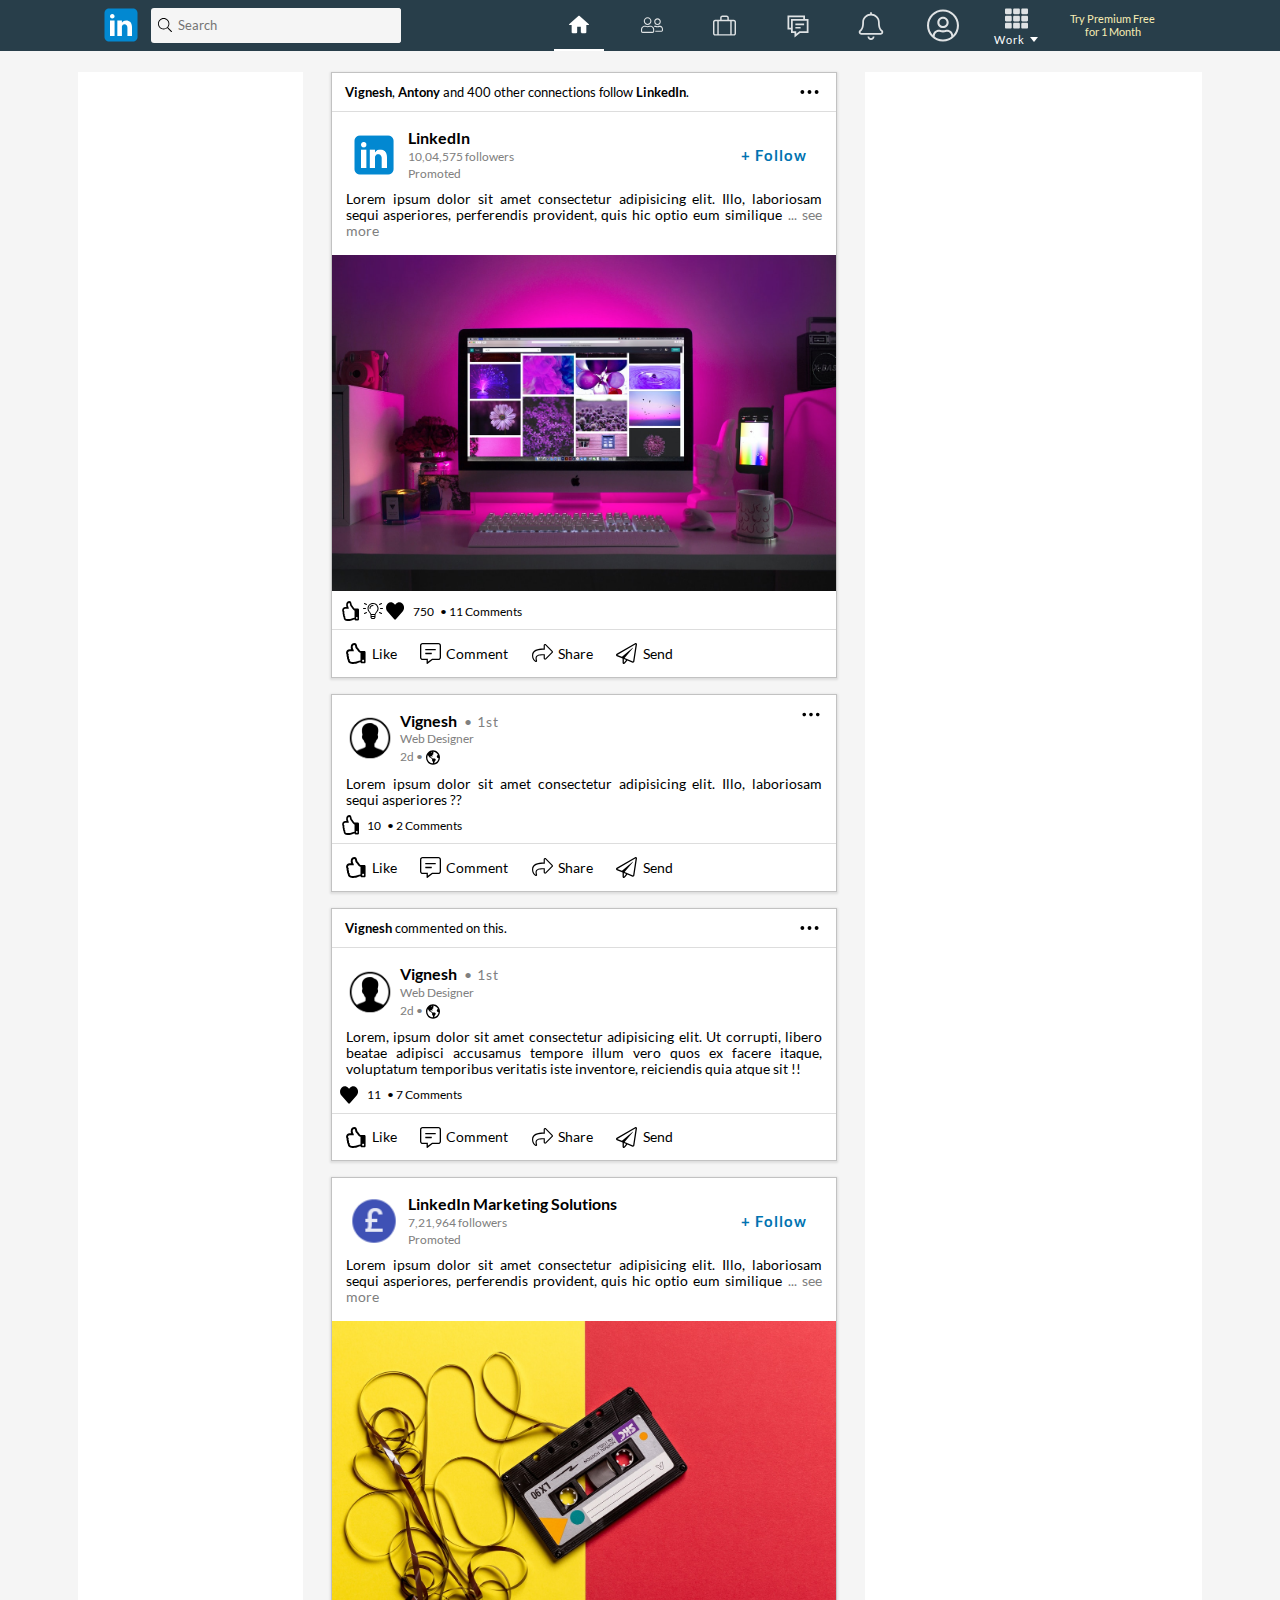
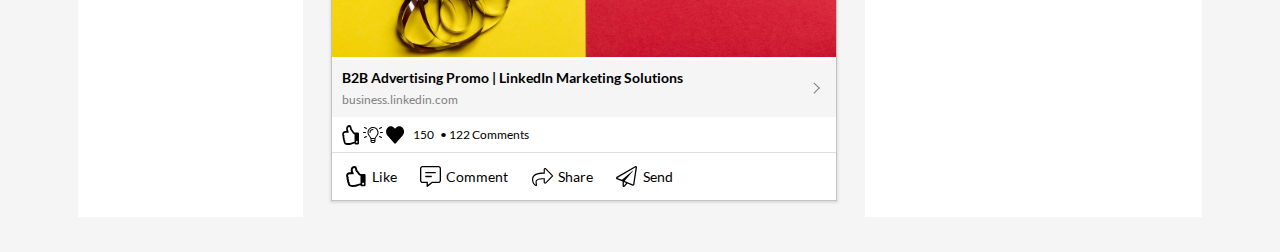
==== commit b4e859aa: "added side-nav" ====
--- a/index.html
+++ b/index.html
@@ -1,250 +1,334 @@
 <!DOCTYPE html>
 <html lang="en">
-<head>
-    <meta charset="UTF-8">
-    <meta name="viewport" content="width=device-width, initial-scale=1.0">
+  <head>
+    <meta charset="UTF-8" />
+    <meta name="viewport" content="width=device-width, initial-scale=1.0" />
     <title>Home | LinkedIn</title>
-    <link rel="icon" href="CSS/Images/main-icon.png" type="image/x-icon">
-    <link rel="stylesheet" href="CSS/style.css">
-</head>
-<body id="body">
+    <link rel="icon" href="CSS/Images/main-icon.png" type="image/x-icon" />
+    <link rel="stylesheet" href="CSS/style.css" />
+  </head>
+  <body id="body">
     <div class="main-navbar-wrap">
-        <div class="main-navbar">
-            <span class="icon"></span>
-            <div class="input-wrap">
-                <span class="icon search-icon"></span>
-                <input type="text" placeholder="Search" class="search-bar">
-            </div>
-            <ul class="nav-icons">
-                <span class="icon home-icon active" title="Home"></span>
-                <span class="icon user-icon" title="My Network"></span>
-                <span class="icon suit-icon" title="Jobs"></span>
-                <span class="icon chat-icon" title="Messaging"></span>
-                <span class="icon notify-icon" title="Notifications"></span>
-                <span class="icon me-icon"></span>
-                <div class="work-icon">
-                    <span class="icon work"></span>
-                    <span class="work-cont">Work</span>
-                </div>
-                <a href="" class="premium">Try Premium Free for 1 Month</a>
-            </ul>
+      <div class="main-navbar">
+        <span class="icon"></span>
+        <div class="input-wrap">
+          <span class="icon search-icon"></span>
+          <input type="text" placeholder="Search" class="search-bar" />
         </div>
+        <ul class="nav-icons">
+          <span class="icon home-icon active" title="Home"></span>
+          <span class="icon user-icon" title="My Network"></span>
+          <span class="icon suit-icon" title="Jobs"></span>
+          <span class="icon chat-icon" title="Messaging"></span>
+          <span class="icon notify-icon" title="Notifications"></span>
+          <span class="icon me-icon"></span>
+          <div class="work-icon">
+            <span class="icon work"></span>
+            <span class="work-cont">Work</span>
+          </div>
+          <a href="" class="premium">Try Premium Free for 1 Month</a>
+        </ul>
+      </div>
     </div>
     <div class="container-wrap">
-        <div class="container">
-            <div class="left-bar"></div>
-            <div class="main-content">
-                <div class="card">
-                    <div class="card-header">
-                        <div>
-                            <b>Vignesh</b>, <b>Antony</b> and 400 other connections follow <b>LinkedIn</b>.
-                        </div>
-                        <span class="icon more-icon"></span>
-                    </div>
-                    <div class="card-main">
-                        <div class="follow-conn">
-                            <img src="CSS/Images/main-icon.png" class="follow-icon">
-                            <div class="conn-name">
-                                <span><b>LinkedIn</b></span>
-                                <span>10,04,575 followers</span>
-                                <span>Promoted</span>
-                            </div>
-                            <button class="follow">+ Follow</button>
-                        </div>
-                        <p class="content">
-                            Lorem ipsum dolor sit amet consectetur adipisicing elit. Illo, laboriosam sequi asperiores, perferendis provident, quis hic optio eum similique<span class="more" style="display: none;">veritatis accusamus ducimus tempore porro aspernatur molestiae et rem expedita sapiente! Lorem ipsum dolor sit amet consectetur adipisicing elit. Facere id quam iusto libero alias velit at, tempore, corrupti ducimus laborum perferendis nulla ex possimus? Modi perspiciatis ullam animi adipisci ratione.</span><span class="see-more">... see more</span>
-                        </p>
-                        <img src="CSS/Images/computer.jpg" class="card-image">
-                        <div class="vote-section">
-                            <span class="icon like-icon"></span>
-                            <span class="icon info-icon"></span>
-                            <span class="icon love-icon"></span>
-                            <span class="votes">750</span>
-                            <span> <span class="dot">•</span> 11 Comments</span>
-                        </div>
-                        <div class="share-section">
-                            <div class="icon-wrap">
-                                <span class="icon like-i"></span>
-                                <span>Like</span>
-                            </div>
-                            <div class="icon-wrap">
-                                <span class="icon comment-icon"></span>
-                                <span>Comment</span>
-                            </div>
-                            <div class="icon-wrap">
-                                <span class="icon share-icon"></span>
-                                <span>Share</span>
-                            </div>
-                            <div class="icon-wrap">
-                                <span class="icon send-icon"></span>
-                                <span>Send</span>
-                            </div>
-                        </div>
-                    </div>
-                </div>
-                <div class="card">
-                    <div class="follow-conn">
-                        <img src="CSS/Images/user-photo.png" class="follow-icon users">
-                        <div class="conn-name">
-                            <span>
-                                <b>Vignesh</b>
-                                <span class="name-info"> • 1st</span>
-                            </span>
-                            <span>Web Designer</span>
-                            <span>
-                                <span>2d • </span>
-                                <span class="icon globe-icon"></span>
-                            </span>
-                        </div>
-                        <span class="icon more-icon top-corner"></span>
-                    </div>
-                    <p class="content">
-                        Lorem ipsum dolor sit amet consectetur adipisicing elit. Illo, laboriosam sequi asperiores ??
-                    </p>
-                    <div class="vote-section">
-                        <span class="icon like-icon"></span>
-                        <span class="votes">10</span>
-                        <span> <span class="dot">•</span> 2 Comments</span>
-                    </div>
-                    <div class="share-section">
-                        <div class="icon-wrap">
-                            <span class="icon like-i"></span>
-                            <span>Like</span>
-                        </div>
-                        <div class="icon-wrap">
-                            <span class="icon comment-icon"></span>
-                            <span>Comment</span>
-                        </div>
-                        <div class="icon-wrap">
-                            <span class="icon share-icon"></span>
-                            <span>Share</span>
-                        </div>
-                        <div class="icon-wrap">
-                            <span class="icon send-icon"></span>
-                            <span>Send</span>
-                        </div>
-                    </div>
-                </div>
-                <div class="card">
-                    <div class="card-header">
-                        <div>
-                            <b>Vignesh</b> commented on this.
-                        </div>
-                        <span class="icon more-icon"></span>
-                    </div>
-                    <div class="follow-conn">
-                        <img src="CSS/Images/user-photo.png" class="follow-icon users">
-                        <div class="conn-name">
-                            <span>
-                                <b>Vignesh</b>
-                                <span class="name-info"> • 1st</span>
-                            </span>
-                            <span>Web Designer</span>
-                            <span>
-                                <span>2d • </span>
-                                <span class="icon globe-icon"></span>
-                            </span>
-                        </div>
-                    </div>
-                    <p class="content">
-                        Lorem, ipsum dolor sit amet consectetur adipisicing elit. Ut corrupti, libero beatae adipisci accusamus tempore illum vero quos ex facere itaque, voluptatum temporibus veritatis iste inventore, reiciendis quia atque sit !!
-                    </p>
-                    <div class="vote-section">
-                        <span class="icon love-icon"></span>
-                        <span class="votes">11</span>
-                        <span> <span class="dot">•</span> 7 Comments</span>
-                    </div>
-                    <div class="share-section">
-                        <div class="icon-wrap">
-                            <span class="icon like-i"></span>
-                            <span>Like</span>
-                        </div>
-                        <div class="icon-wrap">
-                            <span class="icon comment-icon"></span>
-                            <span>Comment</span>
-                        </div>
-                        <div class="icon-wrap">
-                            <span class="icon share-icon"></span>
-                            <span>Share</span>
-                        </div>
-                        <div class="icon-wrap">
-                            <span class="icon send-icon"></span>
-                            <span>Send</span>
-                        </div>
-                    </div>
-                </div>
-                <div class="card">
-                    <div class="card-main">
-                        <div class="follow-conn">
-                            <img src="CSS/Images/market.png" class="follow-icon">
-                            <div class="conn-name">
-                                <span><b>LinkedIn Marketing Solutions</b></span>
-                                <span>7,21,964 followers</span>
-                                <span>Promoted</span>
-                            </div>
-                            <button class="follow">+ Follow</button>
-                        </div>
-                        <p class="content">
-                            Lorem ipsum dolor sit amet consectetur adipisicing elit. Illo, laboriosam sequi asperiores, perferendis provident, quis hic optio eum similique<span class="more" style="display: none;">veritatis accusamus ducimus tempore porro aspernatur molestiae et rem expedita sapiente! Lorem ipsum dolor sit amet consectetur adipisicing elit. Facere id quam iusto libero alias velit at, tempore, corrupti ducimus laborum perferendis nulla ex possimus? Modi perspiciatis ullam animi adipisci ratione.</span><span class="see-more">... see more</span>
-                        </p>
-                        <img src="CSS/Images/sample1.jpg" class="card-image">
-                        <a href="" class="website-link">
-                            <div class="web-content">
-                                <b>B2B Advertising Promo | LinkedIn Marketing Solutions</b>
-                                <span>business.linkedin.com</span>
-                            </div>
-                            <span class="view-arrow"></span>
-                        </a>
-                        <div class="vote-section">
-                            <span class="icon like-icon"></span>
-                            <span class="icon info-icon"></span>
-                            <span class="icon love-icon"></span>
-                            <span class="votes">150</span>
-                            <span> <span class="dot">•</span> 122 Comments</span>
-                        </div>
-                        <div class="share-section">
-                            <div class="icon-wrap">
-                                <span class="icon like-i"></span>
-                                <span>Like</span>
-                            </div>
-                            <div class="icon-wrap">
-                                <span class="icon comment-icon"></span>
-                                <span>Comment</span>
-                            </div>
-                            <div class="icon-wrap">
-                                <span class="icon share-icon"></span>
-                                <span>Share</span>
-                            </div>
-                            <div class="icon-wrap">
-                                <span class="icon send-icon"></span>
-                                <span>Send</span>
-                            </div>
-                        </div>
-                    </div>
-                </div>
-            </div>
-            <div class="right-bar"></div>
-        </div><br>
+      <div class="container">
+        <div class="left-bar"></div>
+        <div class="main-content">
+          <div class="card">
+            <div class="card-header">
+              <div>
+                <b>Vignesh</b>, <b>Antony</b> and 400 other connections follow
+                <b>LinkedIn</b>.
+              </div>
+              <span class="icon more-icon"></span>
+            </div>
+            <div class="card-main">
+              <div class="follow-conn">
+                <img src="CSS/Images/main-icon.png" class="follow-icon" />
+                <div class="conn-name">
+                  <span><b>LinkedIn</b></span>
+                  <span>10,04,575 followers</span>
+                  <span>Promoted</span>
+                </div>
+                <button class="follow">+ Follow</button>
+              </div>
+              <p class="content">
+                Lorem ipsum dolor sit amet consectetur adipisicing elit. Illo,
+                laboriosam sequi asperiores, perferendis provident, quis hic
+                optio eum similique<span class="more" style="display: none;"
+                  >veritatis accusamus ducimus tempore porro aspernatur
+                  molestiae et rem expedita sapiente! Lorem ipsum dolor sit amet
+                  consectetur adipisicing elit. Facere id quam iusto libero
+                  alias velit at, tempore, corrupti ducimus laborum perferendis
+                  nulla ex possimus? Modi perspiciatis ullam animi adipisci
+                  ratione.</span
+                ><span class="see-more">... see more</span>
+              </p>
+              <img src="CSS/Images/computer.jpg" class="card-image" />
+              <div class="vote-section">
+                <span class="icon like-icon"></span>
+                <span class="icon info-icon"></span>
+                <span class="icon love-icon"></span>
+                <span class="votes">750</span>
+                <span> <span class="dot">•</span> 11 Comments</span>
+              </div>
+              <div class="share-section">
+                <div class="icon-wrap">
+                  <span class="icon like-i"></span>
+                  <span>Like</span>
+                </div>
+                <div class="icon-wrap">
+                  <span class="icon comment-icon"></span>
+                  <span>Comment</span>
+                </div>
+                <div class="icon-wrap">
+                  <span class="icon share-icon"></span>
+                  <span>Share</span>
+                </div>
+                <div class="icon-wrap">
+                  <span class="icon send-icon"></span>
+                  <span>Send</span>
+                </div>
+              </div>
+            </div>
+          </div>
+          <div class="card">
+            <div class="follow-conn">
+              <img src="CSS/Images/user-photo.png" class="follow-icon users" />
+              <div class="conn-name">
+                <span>
+                  <b>Vignesh</b>
+                  <span class="name-info"> • 1st</span>
+                </span>
+                <span>Web Designer</span>
+                <span>
+                  <span>2d • </span>
+                  <span class="icon globe-icon"></span>
+                </span>
+              </div>
+              <span class="icon more-icon top-corner"></span>
+            </div>
+            <p class="content">
+              Lorem ipsum dolor sit amet consectetur adipisicing elit. Illo,
+              laboriosam sequi asperiores ??
+            </p>
+            <div class="vote-section">
+              <span class="icon like-icon"></span>
+              <span class="votes">10</span>
+              <span> <span class="dot">•</span> 2 Comments</span>
+            </div>
+            <div class="share-section">
+              <div class="icon-wrap">
+                <span class="icon like-i"></span>
+                <span>Like</span>
+              </div>
+              <div class="icon-wrap">
+                <span class="icon comment-icon"></span>
+                <span>Comment</span>
+              </div>
+              <div class="icon-wrap">
+                <span class="icon share-icon"></span>
+                <span>Share</span>
+              </div>
+              <div class="icon-wrap">
+                <span class="icon send-icon"></span>
+                <span>Send</span>
+              </div>
+            </div>
+          </div>
+          <div class="card">
+            <div class="card-header">
+              <div><b>Vignesh</b> commented on this.</div>
+              <span class="icon more-icon"></span>
+            </div>
+            <div class="follow-conn">
+              <img src="CSS/Images/user-photo.png" class="follow-icon users" />
+              <div class="conn-name">
+                <span>
+                  <b>Vignesh</b>
+                  <span class="name-info"> • 1st</span>
+                </span>
+                <span>Web Designer</span>
+                <span>
+                  <span>2d • </span>
+                  <span class="icon globe-icon"></span>
+                </span>
+              </div>
+            </div>
+            <p class="content">
+              Lorem, ipsum dolor sit amet consectetur adipisicing elit. Ut
+              corrupti, libero beatae adipisci accusamus tempore illum vero quos
+              ex facere itaque, voluptatum temporibus veritatis iste inventore,
+              reiciendis quia atque sit !!
+            </p>
+            <div class="vote-section">
+              <span class="icon love-icon"></span>
+              <span class="votes">11</span>
+              <span> <span class="dot">•</span> 7 Comments</span>
+            </div>
+            <div class="share-section">
+              <div class="icon-wrap">
+                <span class="icon like-i"></span>
+                <span>Like</span>
+              </div>
+              <div class="icon-wrap">
+                <span class="icon comment-icon"></span>
+                <span>Comment</span>
+              </div>
+              <div class="icon-wrap">
+                <span class="icon share-icon"></span>
+                <span>Share</span>
+              </div>
+              <div class="icon-wrap">
+                <span class="icon send-icon"></span>
+                <span>Send</span>
+              </div>
+            </div>
+          </div>
+          <div class="card">
+            <div class="card-main">
+              <div class="follow-conn">
+                <img src="CSS/Images/market.png" class="follow-icon" />
+                <div class="conn-name">
+                  <span><b>LinkedIn Marketing Solutions</b></span>
+                  <span>7,21,964 followers</span>
+                  <span>Promoted</span>
+                </div>
+                <button class="follow">+ Follow</button>
+              </div>
+              <p class="content">
+                Lorem ipsum dolor sit amet consectetur adipisicing elit. Illo,
+                laboriosam sequi asperiores, perferendis provident, quis hic
+                optio eum similique<span class="more" style="display: none;"
+                  >veritatis accusamus ducimus tempore porro aspernatur
+                  molestiae et rem expedita sapiente! Lorem ipsum dolor sit amet
+                  consectetur adipisicing elit. Facere id quam iusto libero
+                  alias velit at, tempore, corrupti ducimus laborum perferendis
+                  nulla ex possimus? Modi perspiciatis ullam animi adipisci
+                  ratione.</span
+                ><span class="see-more">... see more</span>
+              </p>
+              <img src="CSS/Images/sample1.jpg" class="card-image" />
+              <a href="" class="website-link">
+                <div class="web-content">
+                  <b>B2B Advertising Promo | LinkedIn Marketing Solutions</b>
+                  <span>business.linkedin.com</span>
+                </div>
+                <span class="view-arrow"></span>
+              </a>
+              <div class="vote-section">
+                <span class="icon like-icon"></span>
+                <span class="icon info-icon"></span>
+                <span class="icon love-icon"></span>
+                <span class="votes">150</span>
+                <span> <span class="dot">•</span> 122 Comments</span>
+              </div>
+              <div class="share-section">
+                <div class="icon-wrap">
+                  <span class="icon like-i"></span>
+                  <span>Like</span>
+                </div>
+                <div class="icon-wrap">
+                  <span class="icon comment-icon"></span>
+                  <span>Comment</span>
+                </div>
+                <div class="icon-wrap">
+                  <span class="icon share-icon"></span>
+                  <span>Share</span>
+                </div>
+                <div class="icon-wrap">
+                  <span class="icon send-icon"></span>
+                  <span>Send</span>
+                </div>
+              </div>
+            </div>
+          </div>
+        </div>
+        <div class="right-bar"></div>
+      </div>
+      <br />
     </div>
     <div class="mobile-header">
-        <span class="icon me-icon"></span>
-        
-        <div class="input-wrap">
-            <span class="icon search-icon"></span>
-            <input type="text" placeholder="Search" class="search-bar">
-            <span class="icon qrcode-icon"></span>
+      <span id="ham-menu" class="icon me-icon"></span>
+
+      <div class="input-wrap">
+        <span class="icon search-icon"></span>
+        <input type="text" placeholder="Search" class="search-bar" />
+        <span class="icon qrcode-icon"></span>
+      </div>
+      <span class="icon chat-icon"></span>
+    </div>
+    <div class="mobile-nav-bar">
+      <ul class="nav-icons">
+        <span class="icon home-icon active-icon" title="Home"></span>
+        <span class="icon user-icon" title="My Network"></span>
+        <span class="icon add-icon" title="Add Post"></span>
+        <span class="icon suit-icon" title="Jobs"></span>
+        <span class="icon notify-icon" title="Notifications"></span>
+      </ul>
+    </div>
+    <!-- Side-Navbar -->
+    <div class="overlay">
+      <div class="side-nav">
+        <div class="user-info">
+          <div class="row-1">
+            <span class="icon me-icon"></span>
+            <span class="icon theme-icon"></span>
+          </div>
+          <div class="row-2">
+            <span>
+              Shivanshu
+              <br />
+              +91 8231312345
+            </span>
+            <span class="icon expand-icon"></span>
+          </div>
         </div>
-        <span class="icon chat-icon"></span>
-    </div>
-    <div class="mobile-nav-bar">
-        <ul class="nav-icons">
-            <span class="icon home-icon active-icon" title="Home"></span>
-            <span class="icon user-icon" title="My Network"></span>
-            <span class="icon add-icon" title="Add Post"></span>
-            <span class="icon suit-icon" title="Jobs"></span>
-            <span class="icon notify-icon" title="Notifications"></span>
-        </ul>
+        <div class="menu">
+          <ul>
+            <li>
+              <span class="icon group-icon"></span>
+              <span>New Group</span>
+            </li>
+            <li>
+              <span class="icon secret-icon"></span>
+              <span>New Secret Chat</span>
+            </li>
+            <li>
+              <span class="icon channel-icon"></span>
+              <span>New Channel</span>
+            </li>
+            <li>
+              <span class="icon contact-icon"></span>
+              <span>Contacts</span>
+            </li>
+            <li>
+              <span class="icon call-icon"></span>
+              <span>Calls</span>
+            </li>
+            <li>
+              <span class="icon saved-icon"></span>
+              <span>Saved Messages</span>
+            </li>
+            <li>
+              <span class="icon setting-icon"></span>
+              <span>Settings</span>
+            </li>
+            <hr />
+            <li>
+              <span class="icon invite-icon"></span>
+
+              <span>Invite Friends</span>
+            </li>
+            <li>
+              <span class="icon help-icon"></span>
+
+              <span>Telegram FAQ</span>
+            </li>
+          </ul>
+        </div>
+      </div>
     </div>
     <script src="JS/main.js"></script>
-</body>
-</html>+  </body>
+</html>
--- a/CSS/style.css
+++ b/CSS/style.css
@@ -1,543 +1,658 @@
-@font-face{
-    src: url("../Lato/Lato-Regular.ttf");
-    font-family: myFont;
-}
-@font-face{
-    src: url("../Lato/Lato-Bold.ttf");
-    font-family: myFont;
-    font-weight: bold;
-}
-*{
+@font-face {
+  src: url("../Lato/Lato-Regular.ttf");
+  font-family: myFont;
+}
+@font-face {
+  src: url("../Lato/Lato-Bold.ttf");
+  font-family: myFont;
+  font-weight: bold;
+}
+* {
+  padding: 0;
+  margin: 0;
+  outline: none;
+  box-sizing: border-box;
+  text-decoration: none;
+  font-family: myFont;
+}
+body {
+  background-color: whitesmoke;
+}
+.main-navbar-wrap {
+  background-color: #283e4a;
+  font-size: 1.15em;
+  position: fixed;
+  width: 100%;
+  z-index: 3;
+}
+.main-navbar {
+  width: 75%;
+  margin: auto;
+  display: flex;
+  justify-content: space-between;
+  align-items: center;
+}
+.icon {
+  width: 2.75em;
+  height: 2.75em;
+  background-size: 2.4em;
+  background-position: center;
+  background-repeat: no-repeat;
+  background-image: url("svgs/linkedin.svg");
+  cursor: pointer;
+  display: block;
+}
+.input-wrap {
+  display: flex;
+  justify-content: space-between;
+  align-items: center;
+  border-radius: 3px;
+  background-color: whitesmoke;
+  margin-left: 0.25em;
+  width: 23%;
+  margin-right: auto;
+}
+.search-bar {
+  padding: 0.7em;
+  padding-left: 0em;
+  border: none;
+  border-radius: 3px;
+  background-color: whitesmoke;
+  width: 90%;
+}
+.search-icon {
+  width: 1.5em;
+  height: 1.5em;
+  background-image: url("svgs/search.svg");
+  background-size: 0.75em;
+}
+.nav-icons {
+  display: flex;
+  justify-content: space-evenly;
+  align-items: center;
+  width: 60%;
+}
+.nav-icons .icon {
+  opacity: 0.85;
+  border-top: 2px solid transparent;
+  border-bottom: 2px solid transparent;
+}
+.nav-icons .icon:hover {
+  opacity: 1;
+}
+.home-icon {
+  background-image: url("svgs/home.svg");
+  background-size: 1.2em;
+  filter: invert(1);
+}
+.user-icon {
+  background-image: url("svgs/user-friends.svg");
+  filter: invert(1);
+  background-size: 1.2em;
+}
+.suit-icon {
+  background-image: url("svgs/suitcase.svg");
+  background-size: 1.25em;
+  filter: invert(1);
+}
+.chat-icon {
+  background-image: url("svgs/chat.svg");
+  background-size: 1.5em;
+  filter: invert(1);
+}
+.notify-icon {
+  background-image: url("svgs/bell.svg");
+  background-size: 1.5em;
+  filter: invert(1);
+}
+.me-icon {
+  background-image: url("svgs/user-circle.svg");
+  background-size: 1.75em;
+  filter: invert(1);
+}
+/* .menu-icon {
+  background-image: url("Images/menu-ham.png");
+  background-size: 1.1em;
+  filter: invert(1);
+} */
+.add-icon {
+  background-image: url("svgs/plus-circle.svg");
+  background-size: 1.25em;
+}
+.active {
+  border-bottom-color: black !important;
+  opacity: 1 !important;
+}
+.active-icon {
+  border-top-color: #0073b1 !important;
+  opacity: 1 !important;
+}
+.work-icon {
+  display: flex;
+  justify-content: center;
+  align-items: center;
+  flex-direction: column;
+  cursor: pointer;
+}
+.work {
+  height: 1.5em;
+  height: 1.5em;
+  background-image: url("svgs/th.svg");
+  filter: invert(1);
+  background-size: 1.25em;
+}
+.work-cont {
+  font-size: 0.6em;
+  color: white;
+  letter-spacing: 1px;
+  display: flex;
+  justify-content: space-between;
+  align-items: center;
+}
+.work-cont::after {
+  content: "";
+  border-left: 4.5px solid transparent;
+  border-right: 4.5px solid transparent;
+  border-top: 5px solid white;
+  margin-left: 0.5em;
+}
+.premium {
+  width: 15%;
+  font-size: 0.6em;
+  text-align: center;
+  color: rgb(247, 236, 179);
+}
+.premium:hover {
+  text-decoration: underline;
+}
+.mobile-header {
+  display: none;
+  background-color: #0073b1;
+  position: fixed;
+  top: 0;
+  left: 0;
+  width: 100%;
+  padding: 0.25em 0em;
+  justify-content: space-between;
+  align-items: center;
+}
+.mobile-header .input-wrap {
+  flex: 1;
+}
+.mobile-header .search-bar {
+  width: 95%;
+  padding: 0.5em;
+  font-size: 0.9em;
+}
+.qrcode-icon {
+  width: 1.5em;
+  height: 1.5em;
+  background-size: 1.45em;
+  margin-right: 0.35em;
+  opacity: 0.75;
+  background-image: url("svgs/qrcode.svg");
+}
+.mobile-nav-bar {
+  display: none;
+  background-color: white;
+  position: fixed;
+  bottom: 0;
+  left: 0;
+  border-top: 1px solid #bbb;
+  width: 100%;
+}
+.mobile-nav-bar .nav-icons {
+  width: 100%;
+}
+.mobile-nav-bar .home-icon,
+.mobile-nav-bar .user-icon {
+  filter: unset;
+}
+.mobile-nav-bar .suit-icon,
+.mobile-nav-bar .notify-icon {
+  filter: invert(1);
+}
+.container-wrap {
+  padding: 1em;
+  width: 100%;
+}
+.container {
+  width: 75%;
+  display: flex;
+  justify-content: space-between;
+  margin: auto;
+  margin-top: 3.5em;
+}
+.left-bar {
+  width: 20%;
+  padding: 1em;
+  background-color: white;
+}
+.main-content {
+  width: 45%;
+}
+.right-bar {
+  width: 30%;
+  padding: 1em;
+  background-color: white;
+}
+.card {
+  background-color: white;
+  border: 1px solid rgb(194, 194, 194);
+  box-shadow: 0px 1px 2px 1px #ddd;
+  margin-bottom: 1em;
+  position: relative;
+}
+.card-header {
+  padding: 0.5em 1em;
+  display: flex;
+  justify-content: space-between;
+  align-items: center;
+  font-size: 0.8em;
+  border-bottom: 1px solid #ddd;
+}
+.more-icon {
+  width: 2em;
+  height: 2em;
+  background-image: url("svgs/ellipsis-h.svg");
+  /* transform: rotate(90deg); */
+  background-size: 1.5em;
+  border-radius: 50%;
+}
+.more-icon:hover {
+  background-color: #dddddd;
+}
+.follow-conn {
+  display: flex;
+  justify-content: space-between;
+  align-items: center;
+  padding: 0em 1em;
+  margin-top: 1em;
+}
+.follow-icon {
+  width: 3.25em;
+  height: 3.25em;
+}
+.users {
+  width: 2.75em;
+  height: 2.75em;
+}
+.top-corner {
+  position: absolute;
+  top: 0.25em;
+  right: 0.5em;
+  background-size: 1.15em;
+}
+.conn-name {
+  display: flex;
+  flex-direction: column;
+  margin-left: 0.5em;
+  margin-right: auto;
+  font-size: 1em;
+  width: 48%;
+}
+.name-info {
+  margin-left: 0.25em;
+  font-weight: normal;
+  color: gray;
+  letter-spacing: 1px;
+  font-size: 0.85em !important;
+}
+.conn-name span:nth-child(2),
+.conn-name span:nth-child(3) {
+  font-size: 0.75em;
+  margin-top: 0.15em;
+  color: gray;
+}
+.conn-name span:nth-child(3) {
+  display: flex;
+  justify-content: flex-start;
+  align-items: center;
+}
+.conn-name span:nth-child(3) .icon {
+  font-size: 0.5em;
+  margin-left: 0.25em;
+}
+.globe-icon {
+  background-image: url("svgs/globe-americas.svg");
+}
+.follow {
+  padding: 0.5em 0.85em;
+  background-color: white;
+  font-size: 0.95em;
+  border: none;
+  color: #0073b1;
+  letter-spacing: 1px;
+  font-weight: bold;
+  transition: 0.3s;
+  border-radius: 3px;
+  cursor: pointer;
+}
+.follow:hover {
+  background-color: #f1faff;
+}
+.content {
+  text-align: justify;
+  font-size: 0.85em;
+  margin-top: 0.75em;
+  padding: 0em 1em;
+}
+.see-more {
+  color: gray;
+  padding-left: 0.5em;
+  cursor: pointer;
+}
+.see-more:hover {
+  text-decoration: underline;
+}
+.card-image {
+  margin-top: 1em;
+  width: 100%;
+}
+.website-link {
+  display: flex;
+  justify-content: space-between;
+  align-items: center;
+  padding: 0.75em;
+  color: black;
+  font-size: 0.85em;
+  background-color: whitesmoke;
+}
+.web-content {
+  display: flex;
+  flex-direction: column;
+}
+.web-content span {
+  margin-top: 0.5em;
+  font-size: 0.9em;
+  color: gray;
+}
+.view-arrow {
+  display: block;
+  width: 0.6em;
+  height: 0.6em;
+  border-top: 1.5px solid gray;
+  border-left: 1.5px solid gray;
+  transform: rotate(135deg);
+  margin-right: 0.5em;
+}
+.vote-section {
+  display: flex;
+  justify-content: flex-start;
+  align-items: center;
+  padding: 0.5em;
+  font-size: 0.75em;
+  border-bottom: 1px solid #ddd;
+}
+.vote-section .icon {
+  font-size: 0.7em;
+}
+.like-icon {
+  background-image: url("svgs/thumbs-up.svg");
+  transform: scaleX(-0.9);
+}
+.info-icon {
+  background-image: url("svgs/lightbulb-on.svg");
+}
+.love-icon {
+  background-image: url("svgs/heart.svg");
+  transform: scaleX(0.9);
+}
+.votes {
+  padding: 0 0.5em;
+}
+.share-section {
+  padding: 0.5em;
+  display: flex;
+  align-items: center;
+  justify-content: flex-start;
+}
+.icon-wrap {
+  display: flex;
+  justify-content: flex-start;
+  align-items: center;
+  font-size: 0.9em;
+  padding: 0.25em;
+  padding-right: 0.75em;
+  margin-right: 0.5em;
+  transition: 0.2s;
+  cursor: pointer;
+}
+.icon-wrap:hover {
+  background-color: #ddd;
+}
+.icon-wrap .icon {
+  font-size: 0.6em;
+  margin-right: 0.5em;
+}
+.like-i {
+  background-image: url("svgs/thumbs-up.svg");
+  transform: scaleX(-1);
+}
+.comment-icon {
+  background-image: url("svgs/comment-alt-lines.svg");
+}
+.share-icon {
+  background-image: url("svgs/share.svg");
+}
+.send-icon {
+  background-image: url("svgs/paper-plane.svg");
+}
+@media only screen and (max-width: 1300px) {
+  .main-navbar {
+    width: 85%;
+  }
+  .container {
+    width: 90%;
+  }
+}
+@media only screen and (max-width: 1150px) {
+  .main-navbar {
+    width: 95%;
+  }
+  .container {
+    width: 95%;
+  }
+}
+@media only screen and (max-width: 1000px) {
+  .main-navbar {
+    width: 100%;
+    font-size: 0.95em;
+  }
+  .container {
+    width: 100%;
+  }
+  .left-bar {
+    display: none;
+  }
+  .main-content {
+    width: 67%;
+  }
+}
+@media only screen and (max-width: 900px) {
+  .right-bar {
+    display: none;
+  }
+  .container {
+    justify-content: center;
+  }
+  .premium {
+    display: none;
+  }
+  .input-wrap {
+    width: 30%;
+  }
+  .main-content {
+    width: 75%;
+  }
+}
+@media only screen and (max-width: 750px) {
+  .main-content {
+    width: 85%;
+  }
+}
+@media only screen and (max-width: 650px) {
+  .container-wrap {
     padding: 0;
+  }
+  .container {
+    margin-top: 4em;
+    margin-bottom: 1.5em;
+  }
+  .mobile-header .chat-icon {
+    margin: 0 0.25em;
+  }
+  .main-content {
+    width: 100%;
+  }
+  .main-navbar-wrap {
+    display: none;
+  }
+  .mobile-header {
+    display: flex;
+  }
+  .mobile-nav-bar {
+    display: block;
+  }
+  .mobile-header .search-icon {
+    background-size: 1.3em;
+    margin-left: 0.3em;
+  }
+  .share-section {
+    justify-content: space-between;
+    padding: 0;
+    font-size: 0.95em;
+  }
+  .vote-section span:last-of-type {
+    margin-left: auto;
+    margin-right: 0.75em;
+  }
+  .dot {
+    display: none;
+  }
+  .icon-wrap {
+    justify-content: center;
+    flex-direction: column;
+    padding-right: 0.25em;
+    padding-top: 0.65em;
+    padding-bottom: 0.75em;
     margin: 0;
-    outline: none;
-    box-sizing: border-box;
-    text-decoration: none;
-    font-family: myFont;
-}
-body{
-    background-color: whitesmoke;
-}
-.main-navbar-wrap{
-    background-color: #283e4a;
-    font-size: 1.15em;
-    position: fixed;
-    width: 100%;
-    z-index: 3;
-}
-.main-navbar{
-    width: 75%;
-    margin: auto;
-    display: flex;
-    justify-content: space-between;
-    align-items: center;
-}
-.icon{
-    width: 2.75em;
-    height: 2.75em;
-    background-size: 2.4em;
-    background-position: center;
-    background-repeat: no-repeat;
-    background-image: url("Images/main-icon.png");
-    cursor: pointer;
-    display: block;
-}
-.input-wrap{
-    display: flex;
-    justify-content: space-between;
-    align-items: center;
-    border-radius: 3px;
-    background-color: whitesmoke;
-    margin-left: 0.25em;
-    width: 23%;
-    margin-right: auto;
-}
-.search-bar{
-    padding: 0.7em;
-    padding-left: 0em;
-    border: none;
-    border-radius: 3px;
-    background-color: whitesmoke;
-    width: 90%;
-}
-.search-icon{
-    width: 1.5em;
-    height: 1.5em;
-    background-image: url("Images/search-menu.png");
-    background-size: 0.75em;
-}
-.nav-icons{
-    display: flex;
-    justify-content: space-evenly;
-    align-items: center;
-    width: 60%;
-}
-.nav-icons .icon{
-    opacity: 0.85;
-    border-top: 2px solid transparent;
-    border-bottom: 2px solid transparent;
-}
-.nav-icons .icon:hover{
-    opacity: 1;
-}
-.home-icon{
-    background-image: url("Images/home-icon.png");
-    background-size: 1.2em;
-    filter: invert(1);
-}
-.user-icon{
-    background-image: url("Images/user.png");
-    filter: invert(1);
-    background-size: 1.2em;
-}
-.suit-icon{
-    background-image: url("Images/suit-icon.png");
-    background-size: 1.25em;
-}
-.chat-icon{
-    background-image: url("Images/chat.png");
-    background-size: 1.5em;
-}
-.notify-icon{
-    background-image: url("Images/notify.png");
-    background-size: 1.5em;
-}
-.me-icon{
-    background-image: url("Images/user-icon.png");
-    background-size: 1.75em;
-}
-.menu-icon{
-    background-image: url("Images/menu-ham.png");
-    background-size: 1.1em;
-    filter: invert(1);
-}
-.add-icon{
-    background-image: url("Images/add-icon.png");
-    background-size: 1.25em;
-}
-.active{
-    border-bottom-color: black !important;
-    opacity: 1 !important;
-}
-.active-icon{
-    border-top-color: #0073b1 !important;
-    opacity: 1 !important;
-}
-.work-icon{
-    display: flex;
-    justify-content: center;
-    align-items: center;
-    flex-direction: column;
-    cursor: pointer;
-}
-.work{
-    height: 1.5em;
-    height: 1.5em;
-    background-image: url("Images/menu.png");
-    filter: invert(1);
-    background-size: 1.25em;
-}
-.work-cont{
-    font-size: 0.6em;
-    color: white;
-    letter-spacing: 1px;
-    display: flex;
-    justify-content: space-between;
-    align-items: center;
-}
-.work-cont::after{
-    content: '';
-    border-left: 4.5px solid transparent;
-    border-right: 4.5px solid transparent;
-    border-top: 5px solid white;
-    margin-left: 0.5em;
-}
-.premium{
-    width: 15%;
-    font-size: 0.6em;
-    text-align: center;
-    color: rgb(247, 236, 179);
-}
-.premium:hover{
-    text-decoration: underline;
-}
-.mobile-header{
-    display: none;
-    background-color: #0073b1;
-    position: fixed;
-    top: 0;
-    left: 0;
-    width: 100%;
-    padding: 0.25em 0em;
-    justify-content: space-between;
-    align-items: center;
-}
-.mobile-header .input-wrap{
     flex: 1;
-}
-.mobile-header .search-bar{
-    width: 95%;
-    padding: 0.5em;
-    font-size: 0.9em;
-}
-.qrcode-icon{
-    width: 1.5em;
-    height: 1.5em;
-    background-size: 1.45em;
-    margin-right: 0.35em;
-    opacity: 0.75;
-    background-image: url("Images/qrcode.png");
-}
-.mobile-nav-bar{
-    display: none;
-    background-color: white;
-    position: fixed;
-    bottom: 0;
-    left: 0;
-    border-top: 1px solid #bbb;
-    width: 100%;
-}
-.mobile-nav-bar .nav-icons{
-    width: 100%;
-}
-.mobile-nav-bar .home-icon,
-.mobile-nav-bar .user-icon{
-    filter: unset;
-}
-.mobile-nav-bar .suit-icon,
-.mobile-nav-bar .notify-icon{
-    filter: invert(1);
-}
-.container-wrap{
-    padding: 1em;
-    width: 100%;
-}
-.container{
-    width: 75%;  
-    display: flex;
-    justify-content: space-between;
-    margin: auto;
-    margin-top: 3.5em; 
-}
-.left-bar{
-    width: 20%;
-    padding: 1em;
-    background-color: white;
-}
-.main-content{
-    width: 45%;
-}
-.right-bar{
-    width: 30%;
-    padding: 1em;
-    background-color: white;
-}
-.card{
-    background-color: white;
-    border: 1px solid rgb(194, 194, 194);
-    box-shadow: 0px 1px 2px 1px #ddd;
-    margin-bottom: 1em;
-    position: relative;
-}
-.card-header{
-    padding: 0.5em 1em;
-    display: flex;
-    justify-content: space-between;
-    align-items: center;
-    font-size: 0.8em;
-    border-bottom: 1px solid #ddd;
-}
-.more-icon{
-    width: 2em;
-    height: 2em;
-    background-image: url("Images/more.png");
-    transform: rotate(90deg);
-    background-size: 1.5em;
-    border-radius: 50%;
-}
-.more-icon:hover{
-    background-color: #dddddd;
-}
-.follow-conn{
-    display: flex;
-    justify-content: space-between;
-    align-items: center;
-    padding: 0em 1em;
-    margin-top: 1em;
-}
-.follow-icon{
-    width: 3.25em;
-    height: 3.25em;
-}
-.users{
-    width: 2.75em;
-    height: 2.75em;
-}
-.top-corner{
-    position: absolute;
-    top: 0.25em;
-    right: 0.5em;
-    background-size: 1.15em;
-}
-.conn-name{
-    display: flex;
-    flex-direction: column;
-    margin-left: 0.5em;
-    margin-right: auto;
-    font-size: 1em;
-    width: 48%;
-}
-.name-info{
-    margin-left: 0.25em;
-    font-weight: normal;
-    color: gray;
-    letter-spacing: 1px;
-    font-size: 0.85em !important;
-}
-.conn-name span:nth-child(2),
-.conn-name span:nth-child(3){
-    font-size: 0.75em;
-    margin-top: 0.15em;
-    color: gray;
-}
-.conn-name span:nth-child(3){
-    display: flex;
-    justify-content: flex-start;
-    align-items: center;
-}
-.conn-name span:nth-child(3) .icon{
-    font-size: 0.5em;
-    margin-left: 0.25em;
-}
-.globe-icon{
-    background-image: url("Images/globe.png");
-}
-.follow{
-    padding: 0.5em 0.85em;
-    background-color: white;
+  }
+}
+@media only screen and (max-width: 500px) {
+  .container {
     font-size: 0.95em;
-    border: none;
-    color: #0073b1;
-    letter-spacing: 1px;
-    font-weight: bold;
-    transition: 0.3s;
-    border-radius: 3px;
-    cursor: pointer;
-}
-.follow:hover{
-    background-color: #f1faff;
-}
-.content{
-    text-align: justify;
-    font-size: 0.85em;
-    margin-top: 0.75em;
-    padding: 0em 1em;
-}
-.see-more{
-    color: gray;
-    padding-left: 0.5em;
-    cursor: pointer;
-}
-.see-more:hover{
-    text-decoration: underline;
-}
-.card-image{
-    margin-top: 1em;
-    width: 100%;
-}
-.website-link{
-    display: flex;
-    justify-content: space-between;
-    align-items: center;
-    padding: 0.75em;
-    color: black;
-    font-size: 0.85em;
-    background-color: whitesmoke;
-}
-.web-content{
-    display: flex;
-    flex-direction: column;
-}
-.web-content span{
-    margin-top: 0.5em;
-    font-size: 0.9em;
-    color: gray;
-}
-.view-arrow{
-    display: block;
-    width: 0.6em;
-    height: 0.6em;
-    border-top: 1.5px solid gray;
-    border-left: 1.5px solid gray;
-    transform: rotate(135deg);
-    margin-right: 0.5em;
-}
-.vote-section{
-    display: flex;
-    justify-content: flex-start;
-    align-items: center;
-    padding: 0.5em;
-    font-size: 0.75em;
-    border-bottom: 1px solid #ddd;
-}
-.vote-section .icon{
-    font-size: 0.7em;
-}
-.like-icon{
-    background-image: url("Images/like.png");
-    transform: scaleX(-1);
-}
-.info-icon{
-    background-image: url("Images/info.png");
-}
-.love-icon{
-    background-image: url("Images/love.png");
-    transform: scaleX(0.9);
-}   
-.votes{
-    padding: 0 0.5em;
-}
-.share-section{
-    padding: 0.5em;
-    display: flex;
-    align-items: center;
-    justify-content: flex-start;
-}
-.icon-wrap{
-    display: flex;
-    justify-content: flex-start;
-    align-items: center;
-    font-size: 0.9em;
-    padding: 0.25em;
-    padding-right: 0.75em;
-    margin-right: 0.5em;
-    transition: 0.2s;
-    cursor: pointer;
-}
-.icon-wrap:hover{
-    background-color: #ddd;
-}
-.icon-wrap .icon{
-    font-size: 0.6em;
-    margin-right: 0.5em;
-}
-.like-i{
-    background-image: url("Images/like-icon.png");
-    transform: scaleX(-1);
-}
-.comment-icon{
-    background-image: url("Images/comment.png");
-}
-.share-icon{
-    background-image: url("Images/share.png");
-}
-.send-icon{
-    background-image: url("Images/send.png");
-}
-@media only screen and (max-width:1300px){
-    .main-navbar{
-        width: 85%;
-    }
-    .container{
-        width: 90%;
-    }
-}
-@media only screen and (max-width:1150px){
-    .main-navbar{
-        width: 95%;
-    }
-    .container{
-        width: 95%;
-    }
-}
-@media only screen and (max-width:1000px){
-    .main-navbar{
-        width: 100%;
-        font-size: 0.95em;
-    }
-    .container{
-        width: 100%;
-    }
-    .left-bar{
-        display: none;
-    }
-    .main-content{
-        width: 67%;
-    }
-}
-@media only screen and (max-width:900px){
-    .right-bar{
-        display: none;
-    }
-    .container{
-        justify-content: center;
-    }
-    .premium{
-        display: none;
-    }
-    .input-wrap{
-        width: 30%;
-    }
-    .main-content{
-        width: 75%;
-    }
-}
-@media only screen and (max-width:750px){
-    .main-content{
-        width: 85%;
-    }
-}
-@media only screen and (max-width:650px){
-    .container-wrap{
-        padding: 0;
-    }
-    .container{
-        margin-top: 4em;
-        margin-bottom: 1.5em;
-    }
-    .mobile-header .chat-icon{
-        margin: 0 0.25em;
-    }
-    .main-content{
-        width: 100%;
-    }
-    .main-navbar-wrap{
-        display: none;
-    }
-    .mobile-header{
-        display: flex;
-    }
-    .mobile-nav-bar{
-        display: block;
-    }
-    .mobile-header .search-icon{
-        background-size: 1.3em;
-        margin-left: 0.3em;
-    }
-    .share-section{
-        justify-content: space-between;
-        padding: 0;
-        font-size: 0.95em;
-    }
-    .vote-section span:last-of-type{
-        margin-left: auto;
-        margin-right: 0.75em;
-    }
-    .dot{
-        display: none;
-    }
-    .icon-wrap{
-        justify-content: center;
-        flex-direction: column;
-        padding-right: 0.25em;
-        padding-top: 0.65em;
-        padding-bottom: 0.75em;
-        margin: 0;
-        flex: 1;
-    }
-}
-@media only screen and (max-width:500px){
-    .container{
-        font-size: 0.95em;
-    }
-}+  }
+}
+
+/* rgb(60, 102, 124); */
+
+.overlay {
+  position: absolute;
+  top: 0;
+  left: 0;
+  width: 100vw;
+  height: 100vh;
+  z-index: 10;
+  background-color: rgba(0, 0, 0, 0.45);
+  display: none;
+}
+
+.side-nav {
+  position: absolute;
+  z-index: 12;
+  top: 0;
+  left: 0;
+  width: 300px;
+  height: 100vh;
+  background-color: white;
+  animation: ease-in-out 1s forwards;
+}
+
+.user-info {
+  display: flex;
+  padding: 15px;
+  flex-direction: column;
+  justify-content: center;
+  color: white;
+  background-color: #5691b1;
+}
+
+.row-1,
+.row-2 {
+  display: flex;
+  flex-direction: row;
+  justify-content: space-between;
+}
+
+.row-2 {
+  margin-top: 15px;
+}
+
+hr {
+  background-color: whitesmoke;
+  border-width: 1px;
+}
+.menu li {
+  color: black;
+  width: auto;
+  /* margin-top: 20px; */
+  padding: 0;
+  padding-left: 15px;
+  display: flex;
+  flex-direction: row;
+  justify-content: flex-start;
+  align-items: center;
+}
+
+.show {
+  display: block;
+}
+
+.group-icon {
+  background-image: url("svgs/user-friends.svg");
+  transform: scale(0.5);
+}
+.secret-icon {
+  background-image: url("svgs/lock-alt.svg");
+  transform: scale(0.5);
+}
+.channel-icon {
+  background-image: url("svgs/bullhorn.svg");
+  transform: scale(0.5);
+}
+.contact-icon {
+  background-image: url("svgs/user.svg");
+  transform: scale(0.5);
+}
+.call-icon {
+  background-image: url("svgs/phone-alt.svg");
+  transform: scale(0.5);
+}
+.saved-icon {
+  background-image: url("svgs/bookmark.svg");
+  transform: scale(0.5);
+}
+.setting-icon {
+  background-image: url("svgs/cog.svg");
+  transform: scale(0.5);
+}
+.invite-icon {
+  background-image: url("svgs/user-plus.svg");
+  transform: scale(0.5);
+}
+.help-icon {
+  background-image: url("svgs/question-circle.svg");
+  transform: scale(0.5);
+}
+.theme-icon {
+  background-image: url("svgs/moon.svg");
+  filter: invert(1);
+  transform: scale(0.5);
+}
+.expand-icon {
+  background-image: url("svgs/chevron-down.svg");
+  filter: invert(1);
+  transform: scale(0.4);
+}
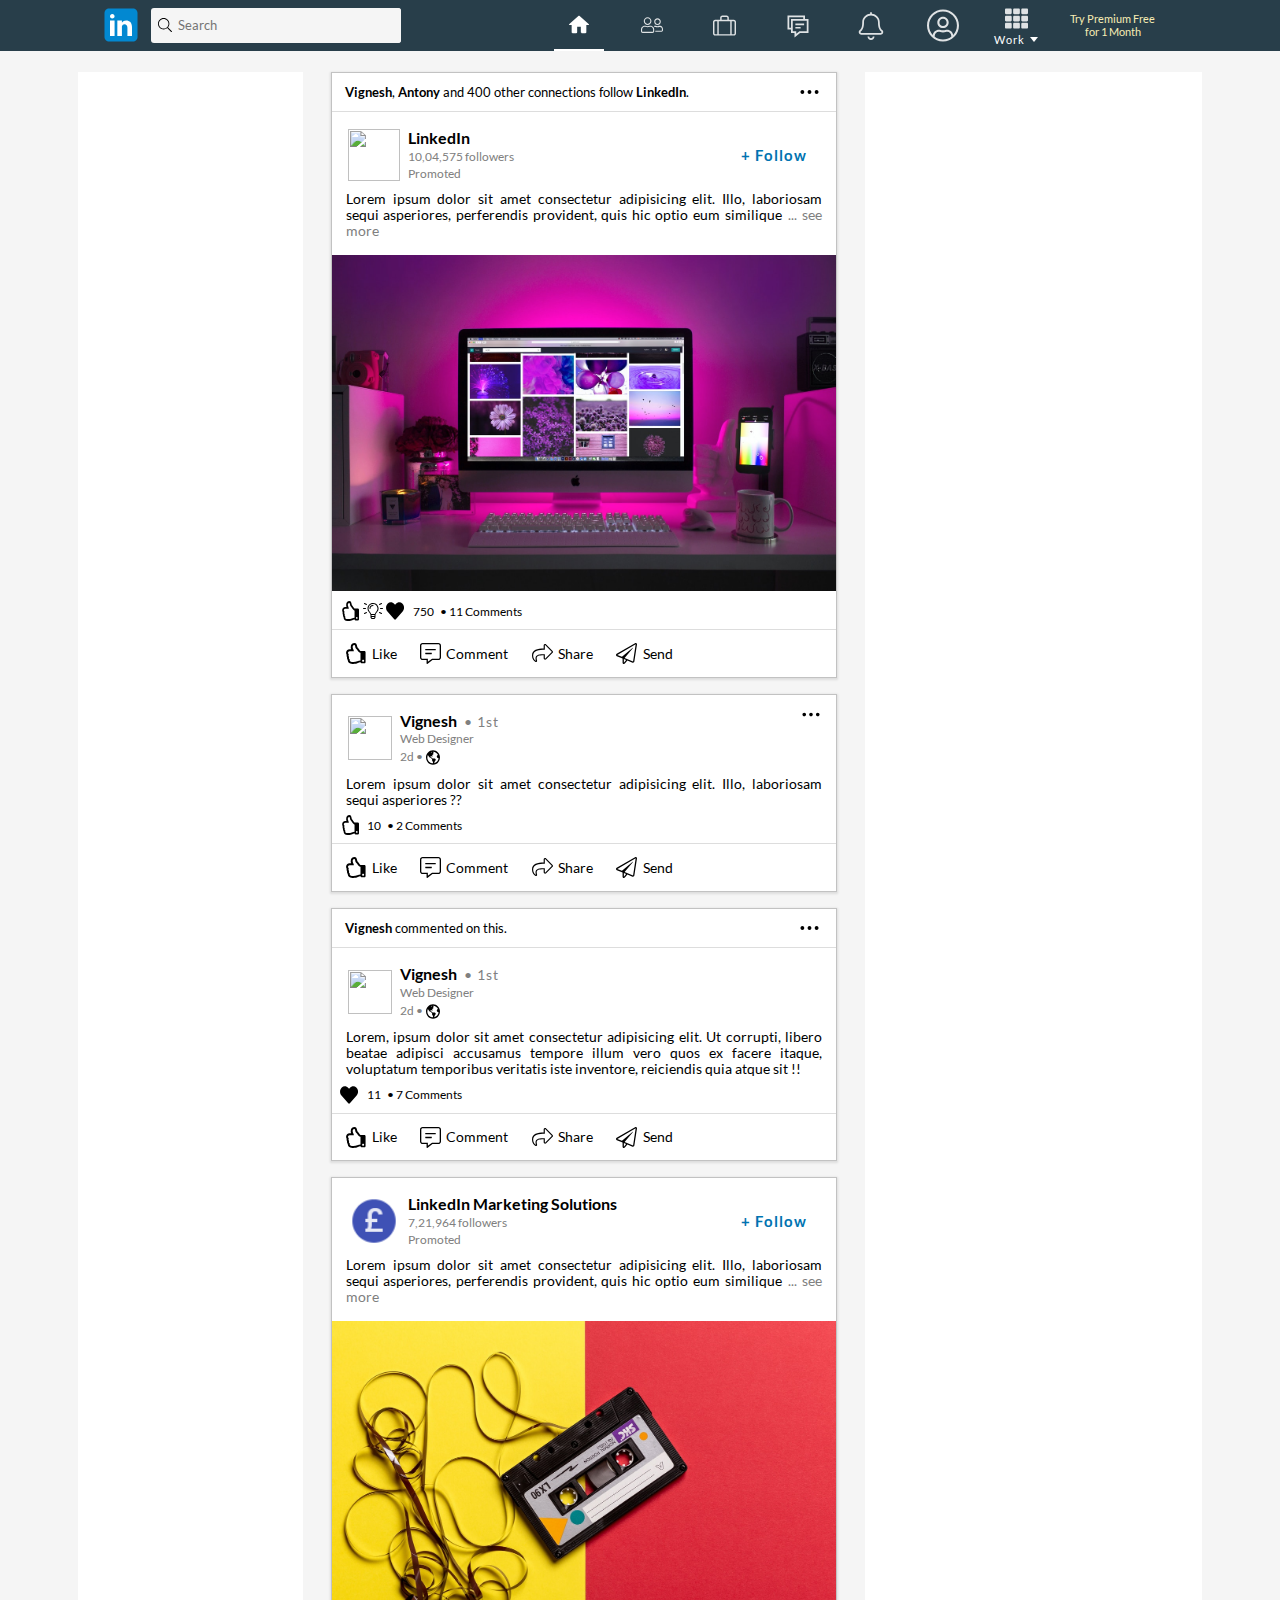
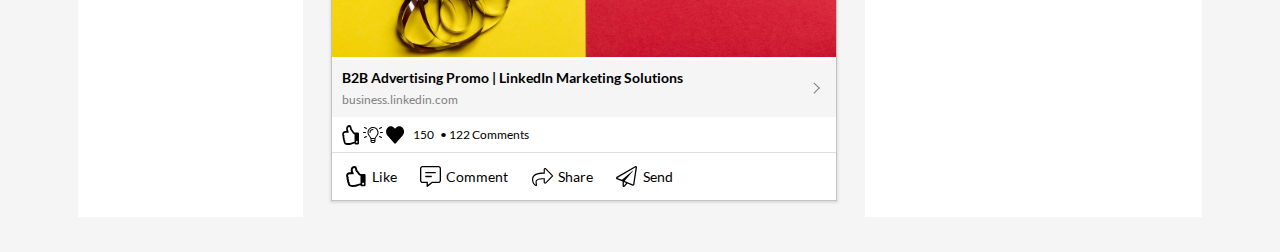
==== commit 64018c3c: "removing images" ====
--- a/index.html
+++ b/index.html
@@ -4,7 +4,7 @@
     <meta charset="UTF-8" />
     <meta name="viewport" content="width=device-width, initial-scale=1.0" />
     <title>Home | LinkedIn</title>
-    <link rel="icon" href="CSS/Images/main-icon.png" type="image/x-icon" />
+    <link rel="icon" href="CSS/svgs/linkedin-logo.svg" type="image/x-icon" />
     <link rel="stylesheet" href="CSS/style.css" />
   </head>
   <body id="body">
--- a/CSS/style.css
+++ b/CSS/style.css
@@ -38,7 +38,7 @@
   background-size: 2.4em;
   background-position: center;
   background-repeat: no-repeat;
-  background-image: url("svgs/linkedin.svg");
+  background-image: url("./svgs/linkedin.svg");
   cursor: pointer;
   display: block;
 }
@@ -63,7 +63,7 @@
 .search-icon {
   width: 1.5em;
   height: 1.5em;
-  background-image: url("svgs/search.svg");
+  background-image: url("./svgs/search.svg");
   background-size: 0.75em;
 }
 .nav-icons {
@@ -81,32 +81,32 @@
   opacity: 1;
 }
 .home-icon {
-  background-image: url("svgs/home.svg");
+  background-image: url("./svgs/home.svg");
   background-size: 1.2em;
   filter: invert(1);
 }
 .user-icon {
-  background-image: url("svgs/user-friends.svg");
+  background-image: url("./svgs/user-friends.svg");
   filter: invert(1);
   background-size: 1.2em;
 }
 .suit-icon {
-  background-image: url("svgs/suitcase.svg");
+  background-image: url("./svgs/suitcase.svg");
   background-size: 1.25em;
   filter: invert(1);
 }
 .chat-icon {
-  background-image: url("svgs/chat.svg");
+  background-image: url("./svgs/chat.svg");
   background-size: 1.5em;
   filter: invert(1);
 }
 .notify-icon {
-  background-image: url("svgs/bell.svg");
+  background-image: url("./svgs/bell.svg");
   background-size: 1.5em;
   filter: invert(1);
 }
 .me-icon {
-  background-image: url("svgs/user-circle.svg");
+  background-image: url("./svgs/user-circle.svg");
   background-size: 1.75em;
   filter: invert(1);
 }
@@ -116,7 +116,7 @@
   filter: invert(1);
 } */
 .add-icon {
-  background-image: url("svgs/plus-circle.svg");
+  background-image: url("./svgs/plus-circle.svg");
   background-size: 1.25em;
 }
 .active {
@@ -137,7 +137,7 @@
 .work {
   height: 1.5em;
   height: 1.5em;
-  background-image: url("svgs/th.svg");
+  background-image: url("./svgs/th.svg");
   filter: invert(1);
   background-size: 1.25em;
 }
@@ -190,7 +190,7 @@
   background-size: 1.45em;
   margin-right: 0.35em;
   opacity: 0.75;
-  background-image: url("svgs/qrcode.svg");
+  background-image: url("./svgs/qrcode.svg");
 }
 .mobile-nav-bar {
   display: none;
@@ -203,7 +203,11 @@
 }
 .mobile-nav-bar .nav-icons {
   width: 100%;
-}
+  filter: invert(0.5);
+}
+/* 
+filter does not work for some reason, causing 2 icons to remain white while others are black
+
 .mobile-nav-bar .home-icon,
 .mobile-nav-bar .user-icon {
   filter: unset;
@@ -211,7 +215,7 @@
 .mobile-nav-bar .suit-icon,
 .mobile-nav-bar .notify-icon {
   filter: invert(1);
-}
+} */
 .container-wrap {
   padding: 1em;
   width: 100%;
@@ -254,7 +258,7 @@
 .more-icon {
   width: 2em;
   height: 2em;
-  background-image: url("svgs/ellipsis-h.svg");
+  background-image: url("./svgs/ellipsis-h.svg");
   /* transform: rotate(90deg); */
   background-size: 1.5em;
   border-radius: 50%;
@@ -314,7 +318,7 @@
   margin-left: 0.25em;
 }
 .globe-icon {
-  background-image: url("svgs/globe-americas.svg");
+  background-image: url("./svgs/globe-americas.svg");
 }
 .follow {
   padding: 0.5em 0.85em;
@@ -388,14 +392,14 @@
   font-size: 0.7em;
 }
 .like-icon {
-  background-image: url("svgs/thumbs-up.svg");
+  background-image: url("./svgs/thumbs-up.svg");
   transform: scaleX(-0.9);
 }
 .info-icon {
-  background-image: url("svgs/lightbulb-on.svg");
+  background-image: url("./svgs/lightbulb-on.svg");
 }
 .love-icon {
-  background-image: url("svgs/heart.svg");
+  background-image: url("./svgs/heart.svg");
   transform: scaleX(0.9);
 }
 .votes {
@@ -426,17 +430,17 @@
   margin-right: 0.5em;
 }
 .like-i {
-  background-image: url("svgs/thumbs-up.svg");
+  background-image: url("./svgs/thumbs-up.svg");
   transform: scaleX(-1);
 }
 .comment-icon {
-  background-image: url("svgs/comment-alt-lines.svg");
+  background-image: url("./svgs/comment-alt-lines.svg");
 }
 .share-icon {
-  background-image: url("svgs/share.svg");
+  background-image: url("./svgs/share.svg");
 }
 .send-icon {
-  background-image: url("svgs/paper-plane.svg");
+  background-image: url("./svgs/paper-plane.svg");
 }
 @media only screen and (max-width: 1300px) {
   .main-navbar {
@@ -611,48 +615,48 @@
 }
 
 .group-icon {
-  background-image: url("svgs/user-friends.svg");
+  background-image: url("./svgs/user-friends.svg");
   transform: scale(0.5);
 }
 .secret-icon {
-  background-image: url("svgs/lock-alt.svg");
+  background-image: url("./svgs/lock-alt.svg");
   transform: scale(0.5);
 }
 .channel-icon {
-  background-image: url("svgs/bullhorn.svg");
+  background-image: url("./svgs/bullhorn.svg");
   transform: scale(0.5);
 }
 .contact-icon {
-  background-image: url("svgs/user.svg");
+  background-image: url("./svgs/user.svg");
   transform: scale(0.5);
 }
 .call-icon {
-  background-image: url("svgs/phone-alt.svg");
+  background-image: url("./svgs/phone-alt.svg");
   transform: scale(0.5);
 }
 .saved-icon {
-  background-image: url("svgs/bookmark.svg");
+  background-image: url("./svgs/bookmark.svg");
   transform: scale(0.5);
 }
 .setting-icon {
-  background-image: url("svgs/cog.svg");
+  background-image: url("./svgs/cog.svg");
   transform: scale(0.5);
 }
 .invite-icon {
-  background-image: url("svgs/user-plus.svg");
+  background-image: url("./svgs/user-plus.svg");
   transform: scale(0.5);
 }
 .help-icon {
-  background-image: url("svgs/question-circle.svg");
+  background-image: url("./svgs/question-circle.svg");
   transform: scale(0.5);
 }
 .theme-icon {
-  background-image: url("svgs/moon.svg");
+  background-image: url("./svgs/moon.svg");
   filter: invert(1);
   transform: scale(0.5);
 }
 .expand-icon {
-  background-image: url("svgs/chevron-down.svg");
+  background-image: url("./svgs/chevron-down.svg");
   filter: invert(1);
   transform: scale(0.4);
 }
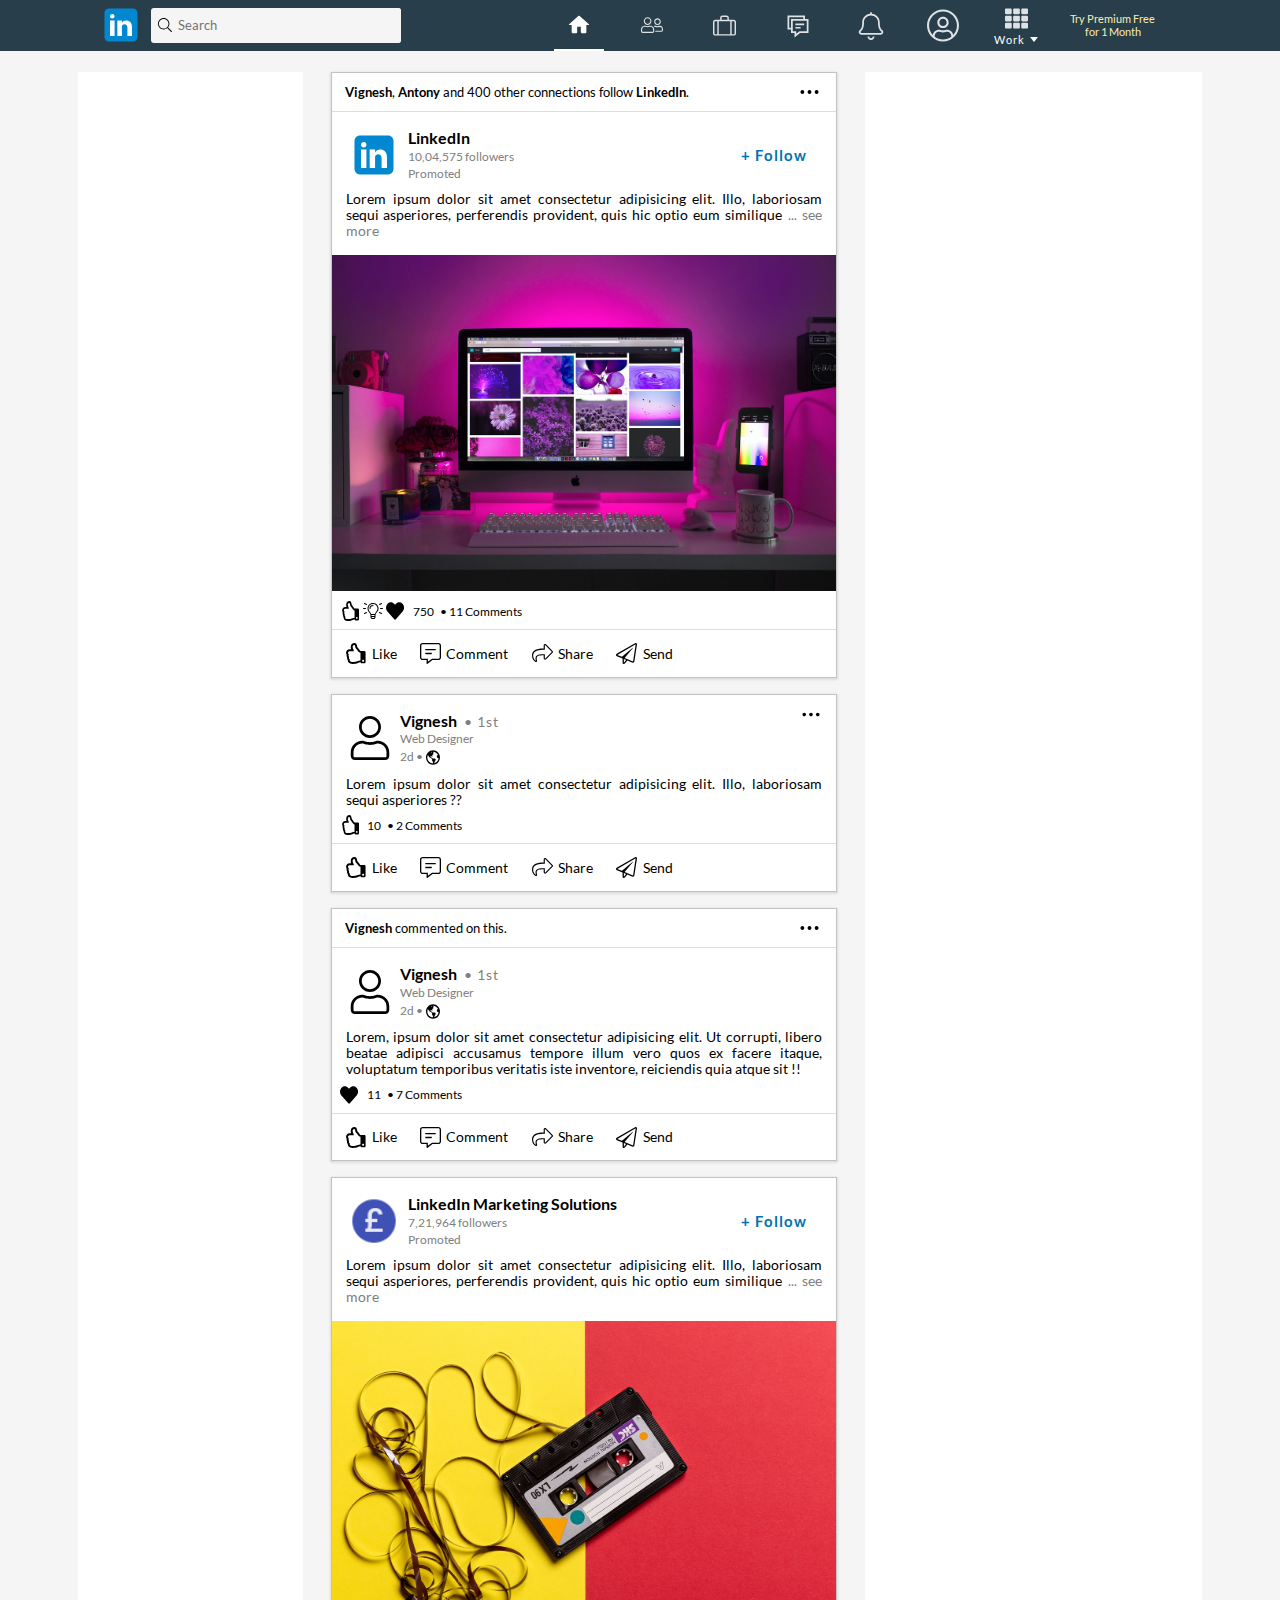
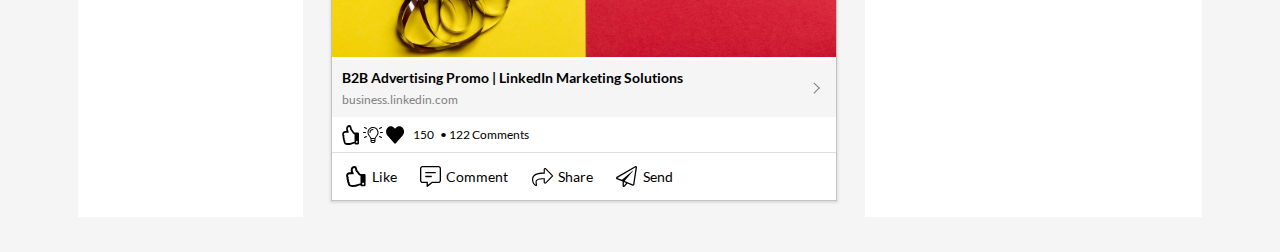
==== commit e5b783e5: "fixing errors" ====
--- a/index.html
+++ b/index.html
@@ -4,7 +4,7 @@
     <meta charset="UTF-8" />
     <meta name="viewport" content="width=device-width, initial-scale=1.0" />
     <title>Home | LinkedIn</title>
-    <link rel="icon" href="CSS/svgs/linkedin-logo.svg" type="image/x-icon" />
+    <link rel="icon" href="CSS/svgs/linkedin-logo.svg" type="image/icon" />
     <link rel="stylesheet" href="CSS/style.css" />
   </head>
   <body id="body">
@@ -44,7 +44,7 @@
             </div>
             <div class="card-main">
               <div class="follow-conn">
-                <img src="CSS/Images/main-icon.png" class="follow-icon" />
+                <img src="./CSS/svgs/linkedin-logo.svg" class="follow-icon" />
                 <div class="conn-name">
                   <span><b>LinkedIn</b></span>
                   <span>10,04,575 followers</span>
@@ -94,7 +94,7 @@
           </div>
           <div class="card">
             <div class="follow-conn">
-              <img src="CSS/Images/user-photo.png" class="follow-icon users" />
+              <img src="./CSS/svgs/user.svg" class="follow-icon users" />
               <div class="conn-name">
                 <span>
                   <b>Vignesh</b>
@@ -142,7 +142,7 @@
               <span class="icon more-icon"></span>
             </div>
             <div class="follow-conn">
-              <img src="CSS/Images/user-photo.png" class="follow-icon users" />
+              <img src="./CSS/svgs/user.svg" class="follow-icon users" />
               <div class="conn-name">
                 <span>
                   <b>Vignesh</b>
--- a/CSS/style.css
+++ b/CSS/style.css
@@ -38,7 +38,7 @@
   background-size: 2.4em;
   background-position: center;
   background-repeat: no-repeat;
-  background-image: url("./svgs/linkedin.svg");
+  background-image: url("./svgs/linkedin-logo.svg");
   cursor: pointer;
   display: block;
 }
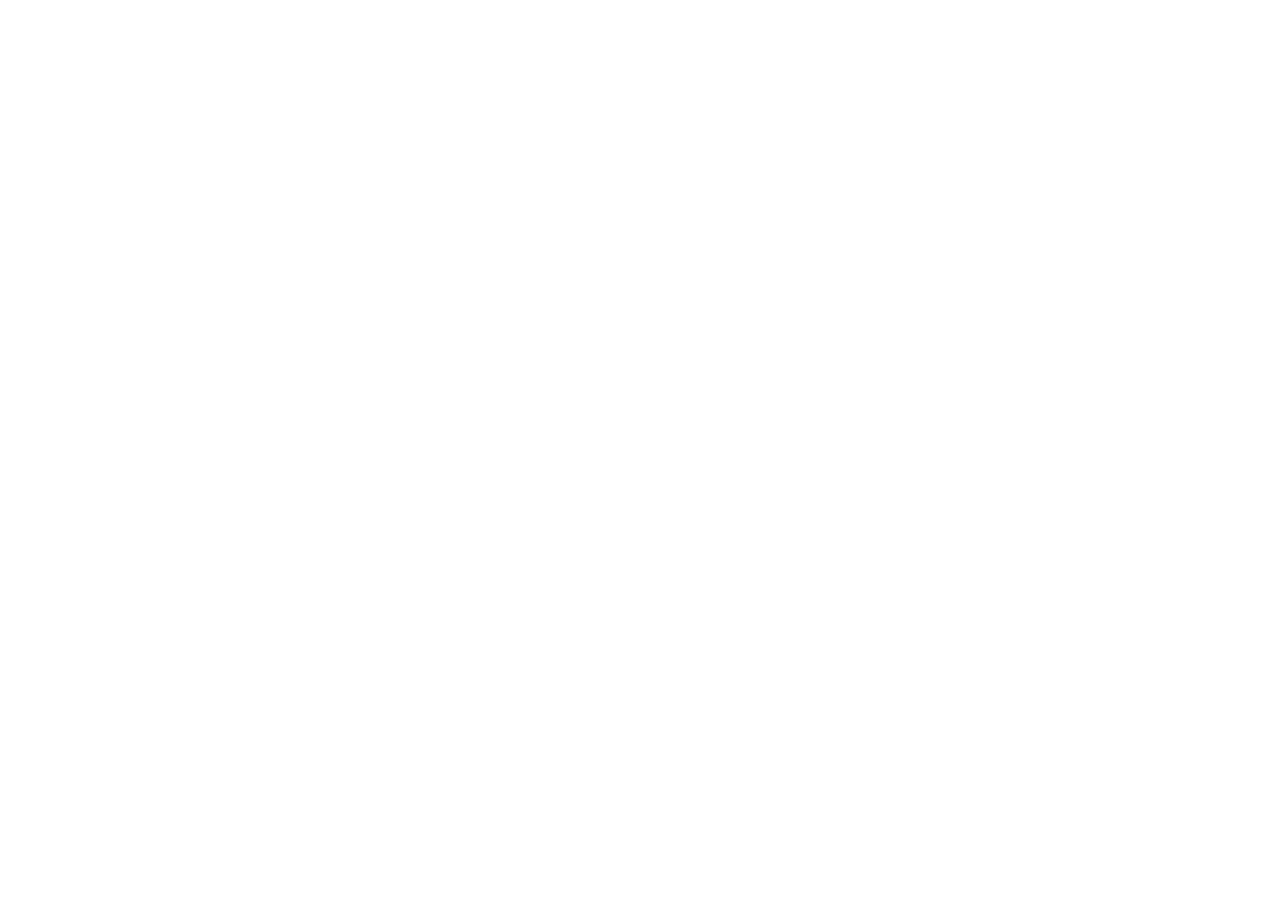
==== commit 2140aaf2: "laying out base files" ====
--- a/index.html
+++ b/index.html
@@ -3,332 +3,9 @@
   <head>
     <meta charset="UTF-8" />
     <meta name="viewport" content="width=device-width, initial-scale=1.0" />
-    <title>Home | LinkedIn</title>
-    <link rel="icon" href="CSS/svgs/linkedin-logo.svg" type="image/icon" />
-    <link rel="stylesheet" href="CSS/style.css" />
+    <title>Chat - LinkedIn</title>
+    <link rel="stylesheet" href="./icons.css" />
+    <link rel="stylesheet" href="./styles.css" />
   </head>
-  <body id="body">
-    <div class="main-navbar-wrap">
-      <div class="main-navbar">
-        <span class="icon"></span>
-        <div class="input-wrap">
-          <span class="icon search-icon"></span>
-          <input type="text" placeholder="Search" class="search-bar" />
-        </div>
-        <ul class="nav-icons">
-          <span class="icon home-icon active" title="Home"></span>
-          <span class="icon user-icon" title="My Network"></span>
-          <span class="icon suit-icon" title="Jobs"></span>
-          <span class="icon chat-icon" title="Messaging"></span>
-          <span class="icon notify-icon" title="Notifications"></span>
-          <span class="icon me-icon"></span>
-          <div class="work-icon">
-            <span class="icon work"></span>
-            <span class="work-cont">Work</span>
-          </div>
-          <a href="" class="premium">Try Premium Free for 1 Month</a>
-        </ul>
-      </div>
-    </div>
-    <div class="container-wrap">
-      <div class="container">
-        <div class="left-bar"></div>
-        <div class="main-content">
-          <div class="card">
-            <div class="card-header">
-              <div>
-                <b>Vignesh</b>, <b>Antony</b> and 400 other connections follow
-                <b>LinkedIn</b>.
-              </div>
-              <span class="icon more-icon"></span>
-            </div>
-            <div class="card-main">
-              <div class="follow-conn">
-                <img src="./CSS/svgs/linkedin-logo.svg" class="follow-icon" />
-                <div class="conn-name">
-                  <span><b>LinkedIn</b></span>
-                  <span>10,04,575 followers</span>
-                  <span>Promoted</span>
-                </div>
-                <button class="follow">+ Follow</button>
-              </div>
-              <p class="content">
-                Lorem ipsum dolor sit amet consectetur adipisicing elit. Illo,
-                laboriosam sequi asperiores, perferendis provident, quis hic
-                optio eum similique<span class="more" style="display: none;"
-                  >veritatis accusamus ducimus tempore porro aspernatur
-                  molestiae et rem expedita sapiente! Lorem ipsum dolor sit amet
-                  consectetur adipisicing elit. Facere id quam iusto libero
-                  alias velit at, tempore, corrupti ducimus laborum perferendis
-                  nulla ex possimus? Modi perspiciatis ullam animi adipisci
-                  ratione.</span
-                ><span class="see-more">... see more</span>
-              </p>
-              <img src="CSS/Images/computer.jpg" class="card-image" />
-              <div class="vote-section">
-                <span class="icon like-icon"></span>
-                <span class="icon info-icon"></span>
-                <span class="icon love-icon"></span>
-                <span class="votes">750</span>
-                <span> <span class="dot">•</span> 11 Comments</span>
-              </div>
-              <div class="share-section">
-                <div class="icon-wrap">
-                  <span class="icon like-i"></span>
-                  <span>Like</span>
-                </div>
-                <div class="icon-wrap">
-                  <span class="icon comment-icon"></span>
-                  <span>Comment</span>
-                </div>
-                <div class="icon-wrap">
-                  <span class="icon share-icon"></span>
-                  <span>Share</span>
-                </div>
-                <div class="icon-wrap">
-                  <span class="icon send-icon"></span>
-                  <span>Send</span>
-                </div>
-              </div>
-            </div>
-          </div>
-          <div class="card">
-            <div class="follow-conn">
-              <img src="./CSS/svgs/user.svg" class="follow-icon users" />
-              <div class="conn-name">
-                <span>
-                  <b>Vignesh</b>
-                  <span class="name-info"> • 1st</span>
-                </span>
-                <span>Web Designer</span>
-                <span>
-                  <span>2d • </span>
-                  <span class="icon globe-icon"></span>
-                </span>
-              </div>
-              <span class="icon more-icon top-corner"></span>
-            </div>
-            <p class="content">
-              Lorem ipsum dolor sit amet consectetur adipisicing elit. Illo,
-              laboriosam sequi asperiores ??
-            </p>
-            <div class="vote-section">
-              <span class="icon like-icon"></span>
-              <span class="votes">10</span>
-              <span> <span class="dot">•</span> 2 Comments</span>
-            </div>
-            <div class="share-section">
-              <div class="icon-wrap">
-                <span class="icon like-i"></span>
-                <span>Like</span>
-              </div>
-              <div class="icon-wrap">
-                <span class="icon comment-icon"></span>
-                <span>Comment</span>
-              </div>
-              <div class="icon-wrap">
-                <span class="icon share-icon"></span>
-                <span>Share</span>
-              </div>
-              <div class="icon-wrap">
-                <span class="icon send-icon"></span>
-                <span>Send</span>
-              </div>
-            </div>
-          </div>
-          <div class="card">
-            <div class="card-header">
-              <div><b>Vignesh</b> commented on this.</div>
-              <span class="icon more-icon"></span>
-            </div>
-            <div class="follow-conn">
-              <img src="./CSS/svgs/user.svg" class="follow-icon users" />
-              <div class="conn-name">
-                <span>
-                  <b>Vignesh</b>
-                  <span class="name-info"> • 1st</span>
-                </span>
-                <span>Web Designer</span>
-                <span>
-                  <span>2d • </span>
-                  <span class="icon globe-icon"></span>
-                </span>
-              </div>
-            </div>
-            <p class="content">
-              Lorem, ipsum dolor sit amet consectetur adipisicing elit. Ut
-              corrupti, libero beatae adipisci accusamus tempore illum vero quos
-              ex facere itaque, voluptatum temporibus veritatis iste inventore,
-              reiciendis quia atque sit !!
-            </p>
-            <div class="vote-section">
-              <span class="icon love-icon"></span>
-              <span class="votes">11</span>
-              <span> <span class="dot">•</span> 7 Comments</span>
-            </div>
-            <div class="share-section">
-              <div class="icon-wrap">
-                <span class="icon like-i"></span>
-                <span>Like</span>
-              </div>
-              <div class="icon-wrap">
-                <span class="icon comment-icon"></span>
-                <span>Comment</span>
-              </div>
-              <div class="icon-wrap">
-                <span class="icon share-icon"></span>
-                <span>Share</span>
-              </div>
-              <div class="icon-wrap">
-                <span class="icon send-icon"></span>
-                <span>Send</span>
-              </div>
-            </div>
-          </div>
-          <div class="card">
-            <div class="card-main">
-              <div class="follow-conn">
-                <img src="CSS/Images/market.png" class="follow-icon" />
-                <div class="conn-name">
-                  <span><b>LinkedIn Marketing Solutions</b></span>
-                  <span>7,21,964 followers</span>
-                  <span>Promoted</span>
-                </div>
-                <button class="follow">+ Follow</button>
-              </div>
-              <p class="content">
-                Lorem ipsum dolor sit amet consectetur adipisicing elit. Illo,
-                laboriosam sequi asperiores, perferendis provident, quis hic
-                optio eum similique<span class="more" style="display: none;"
-                  >veritatis accusamus ducimus tempore porro aspernatur
-                  molestiae et rem expedita sapiente! Lorem ipsum dolor sit amet
-                  consectetur adipisicing elit. Facere id quam iusto libero
-                  alias velit at, tempore, corrupti ducimus laborum perferendis
-                  nulla ex possimus? Modi perspiciatis ullam animi adipisci
-                  ratione.</span
-                ><span class="see-more">... see more</span>
-              </p>
-              <img src="CSS/Images/sample1.jpg" class="card-image" />
-              <a href="" class="website-link">
-                <div class="web-content">
-                  <b>B2B Advertising Promo | LinkedIn Marketing Solutions</b>
-                  <span>business.linkedin.com</span>
-                </div>
-                <span class="view-arrow"></span>
-              </a>
-              <div class="vote-section">
-                <span class="icon like-icon"></span>
-                <span class="icon info-icon"></span>
-                <span class="icon love-icon"></span>
-                <span class="votes">150</span>
-                <span> <span class="dot">•</span> 122 Comments</span>
-              </div>
-              <div class="share-section">
-                <div class="icon-wrap">
-                  <span class="icon like-i"></span>
-                  <span>Like</span>
-                </div>
-                <div class="icon-wrap">
-                  <span class="icon comment-icon"></span>
-                  <span>Comment</span>
-                </div>
-                <div class="icon-wrap">
-                  <span class="icon share-icon"></span>
-                  <span>Share</span>
-                </div>
-                <div class="icon-wrap">
-                  <span class="icon send-icon"></span>
-                  <span>Send</span>
-                </div>
-              </div>
-            </div>
-          </div>
-        </div>
-        <div class="right-bar"></div>
-      </div>
-      <br />
-    </div>
-    <div class="mobile-header">
-      <span id="ham-menu" class="icon me-icon"></span>
-
-      <div class="input-wrap">
-        <span class="icon search-icon"></span>
-        <input type="text" placeholder="Search" class="search-bar" />
-        <span class="icon qrcode-icon"></span>
-      </div>
-      <span class="icon chat-icon"></span>
-    </div>
-    <div class="mobile-nav-bar">
-      <ul class="nav-icons">
-        <span class="icon home-icon active-icon" title="Home"></span>
-        <span class="icon user-icon" title="My Network"></span>
-        <span class="icon add-icon" title="Add Post"></span>
-        <span class="icon suit-icon" title="Jobs"></span>
-        <span class="icon notify-icon" title="Notifications"></span>
-      </ul>
-    </div>
-    <!-- Side-Navbar -->
-    <div class="overlay">
-      <div class="side-nav">
-        <div class="user-info">
-          <div class="row-1">
-            <span class="icon me-icon"></span>
-            <span class="icon theme-icon"></span>
-          </div>
-          <div class="row-2">
-            <span>
-              Shivanshu
-              <br />
-              +91 8231312345
-            </span>
-            <span class="icon expand-icon"></span>
-          </div>
-        </div>
-        <div class="menu">
-          <ul>
-            <li>
-              <span class="icon group-icon"></span>
-              <span>New Group</span>
-            </li>
-            <li>
-              <span class="icon secret-icon"></span>
-              <span>New Secret Chat</span>
-            </li>
-            <li>
-              <span class="icon channel-icon"></span>
-              <span>New Channel</span>
-            </li>
-            <li>
-              <span class="icon contact-icon"></span>
-              <span>Contacts</span>
-            </li>
-            <li>
-              <span class="icon call-icon"></span>
-              <span>Calls</span>
-            </li>
-            <li>
-              <span class="icon saved-icon"></span>
-              <span>Saved Messages</span>
-            </li>
-            <li>
-              <span class="icon setting-icon"></span>
-              <span>Settings</span>
-            </li>
-            <hr />
-            <li>
-              <span class="icon invite-icon"></span>
-
-              <span>Invite Friends</span>
-            </li>
-            <li>
-              <span class="icon help-icon"></span>
-
-              <span>Telegram FAQ</span>
-            </li>
-          </ul>
-        </div>
-      </div>
-    </div>
-    <script src="JS/main.js"></script>
-  </body>
+  <body></body>
 </html>
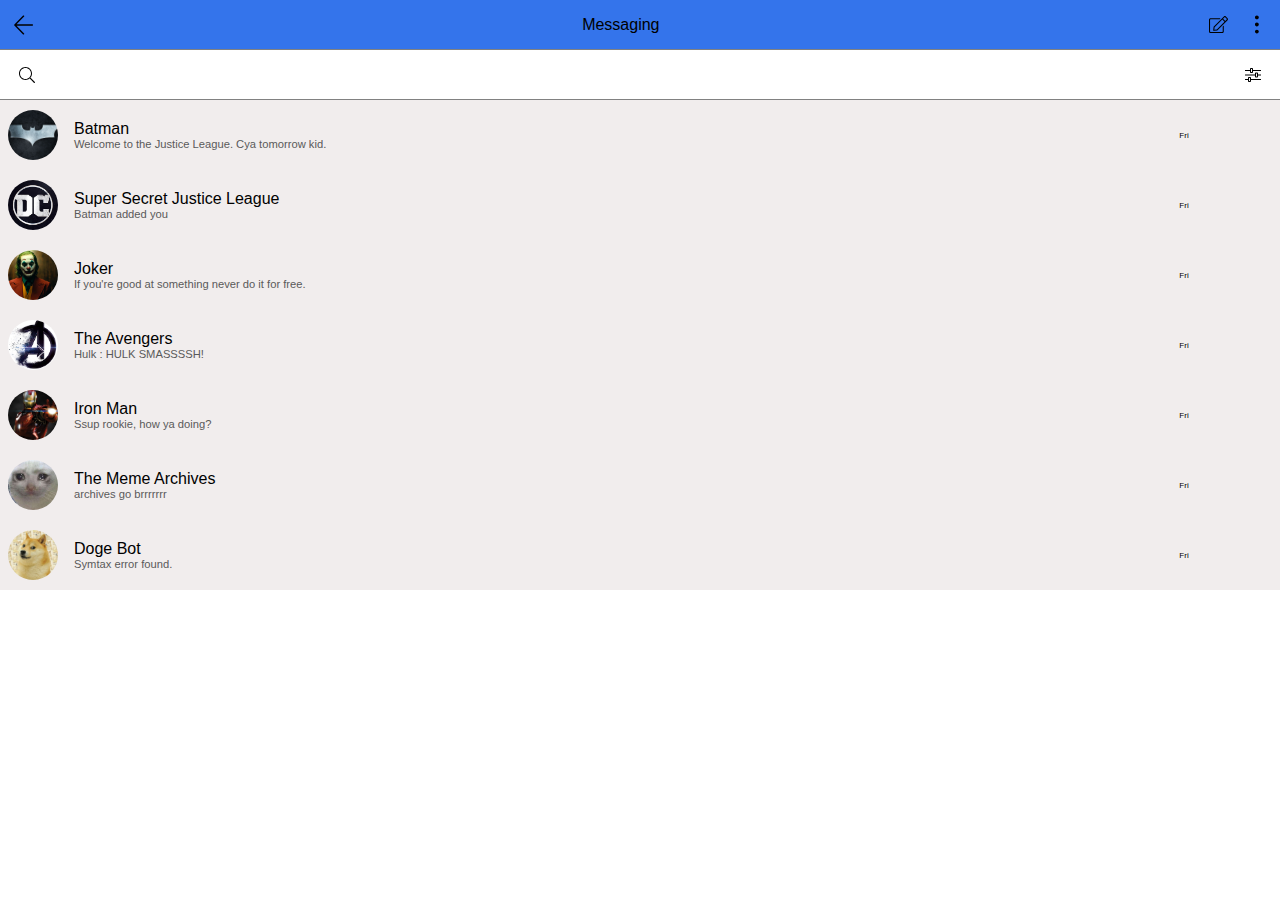
==== commit 004b287a: "linkend-in chat view" ====
--- a/index.html
+++ b/index.html
@@ -3,9 +3,108 @@
   <head>
     <meta charset="UTF-8" />
     <meta name="viewport" content="width=device-width, initial-scale=1.0" />
-    <title>Chat - LinkedIn</title>
+    <title>Web-Chat</title>
     <link rel="stylesheet" href="./icons.css" />
     <link rel="stylesheet" href="./styles.css" />
   </head>
-  <body></body>
+  <body>
+    <div class="main">
+      <!-- Navbar for User -->
+      <header>
+        <span class="icon back-icon"></span>
+        <span class="menu">Messaging</span>
+        <div class="options">
+          <span class="icon message-icon"></span>
+          <span class="icon more-icon"></span>
+        </div>
+      </header>
+      <div class="input-container">
+        <div class="input-wrapper">
+          <span class="icon search-icon"></span>
+          <input class="input-bar" type="search" />
+          <span class="icon slider-icon"></span>
+        </div>
+      </div>
+      <!-- User List container -->
+      <div class="user-list">
+        <div class="user-container">
+          <div class="user-bar">
+            <span class="icon profile batman"></span>
+            <div class="user-info">
+              <span class="user-name">Batman</span>
+              <span class="message-preview"
+                >Welcome to the Justice League. Cya tomorrow kid.</span
+              >
+            </div>
+          </div>
+          <div class="message-info">
+            <span class="day">Fri</span>
+          </div>
+        </div>
+        <div class="user-container">
+          <div class="user-bar">
+            <span class="icon profile justice"></span>
+            <div class="user-info">
+              <span class="user-name">Super Secret Justice League</span>
+              <span class="message-preview">Batman added you</span>
+            </div>
+          </div>
+          <div class="message-info"><span class="day">Fri</span></div>
+        </div>
+        <div class="user-container">
+          <div class="user-bar">
+            <span class="icon profile joker"></span>
+            <div class="user-info">
+              <span class="user-name">Joker</span>
+              <span class="message-preview"
+                >If you're good at something never do it for free.</span
+              >
+            </div>
+          </div>
+          <div class="message-info"><span class="day">Fri</span></div>
+        </div>
+        <div class="user-container">
+          <div class="user-bar">
+            <span class="icon profile avengers"></span>
+            <div class="user-info">
+              <span class="user-name">The Avengers</span>
+              <span class="message-preview">Hulk : HULK SMASSSSH!</span>
+            </div>
+          </div>
+          <div class="message-info"><span class="day">Fri</span></div>
+        </div>
+        <div class="user-container">
+          <div class="user-bar">
+            <span class="icon profile ironman"></span>
+            <div class="user-info">
+              <span class="user-name">Iron Man</span>
+              <span class="message-preview">Ssup rookie, how ya doing?</span>
+            </div>
+          </div>
+          <div class="message-info"><span class="day">Fri</span></div>
+        </div>
+        <div class="user-container">
+          <div class="user-bar">
+            <span class="icon profile meme"></span>
+            <div class="user-info">
+              <span class="user-name">The Meme Archives</span>
+              <span class="message-preview">archives go brrrrrrr</span>
+            </div>
+          </div>
+          <div class="message-info"><span class="day">Fri</span></div>
+        </div>
+        <div class="user-container">
+          <div class="user-bar">
+            <span class="icon profile doge"></span>
+            <div class="user-info">
+              <span class="user-name">Doge Bot</span>
+              <span class="message-preview">Symtax error found.</span>
+            </div>
+          </div>
+          <div class="message-info"><span class="day">Fri</span></div>
+        </div>
+      </div>
+      <!-- User List ends -->
+    </div>
+  </body>
 </html>
--- a/icons.css
+++ b/icons.css
@@ -0,0 +1,60 @@
+.icon {
+  width: 1em;
+  height: 1em;
+  background-size: 1.2em;
+  padding: 1.2em;
+  background-position: center;
+  background-repeat: no-repeat;
+  cursor: pointer;
+  display: block;
+}
+.back-icon {
+  background-image: url("./svgs/arrow-left.svg");
+}
+.message-icon {
+  background-image: url("./svgs/edit.svg");
+}
+.more-icon {
+  background-image: url("./svgs/ellipsis-h.svg");
+  transform: rotate(90deg);
+}
+.search-icon {
+  background-image: url("./svgs/search.svg");
+}
+.slider-icon {
+  background-image: url("./svgs/sliders-h.svg");
+}
+
+/* profile pictures */
+.profile {
+  margin: 8px;
+  padding: 0;
+  background-image: url("./img/profile.jpg");
+  width: 50px;
+  height: 50px;
+  background-size: 100px;
+  border-radius: 50%;
+  margin-right: 16px;
+}
+.batman {
+  background-image: url("./img/batman.jpg");
+}
+.justice {
+  background-image: url("./img/DC.jpg");
+}
+.joker {
+  background-image: url("./img/joker.jpg");
+}
+.ironman {
+  background-image: url("./img/ironman.jpg");
+}
+.avengers {
+  background-image: url("./img/Avengers.jpg");
+  background-size: 4em;
+}
+.doge {
+  background-image: url("./img/doge.jpg");
+}
+.meme {
+  background-image: url("./img/meme.jpg");
+}
--- a/styles.css
+++ b/styles.css
@@ -0,0 +1,111 @@
+* {
+  padding: 0;
+  margin: 0;
+  outline: none;
+  box-sizing: border-box;
+  text-decoration: none;
+}
+body {
+  justify-content: center;
+  align-items: center;
+  font-family: Arial, Helvetica, sans-serif;
+  overflow-x: hidden;
+}
+.main {
+  display: flex;
+  flex-direction: column;
+  justify-content: center;
+  align-items: center;
+  width: 100%;
+}
+header {
+  display: flex;
+  flex-direction: row;
+  padding: 4px;
+  height: 50px;
+  width: inherit;
+  justify-content: space-between;
+  background-color: #3474eb;
+  align-items: center;
+  border-bottom: rgb(129, 129, 129);
+  border-style: solid;
+  border-width: 0;
+  border-bottom-width: 1px;
+}
+.input-container {
+  width: inherit;
+  display: flex;
+  height: 50px;
+  padding: 8px;
+  border-bottom: rgb(129, 129, 129);
+  border-style: solid;
+  border-width: 0;
+  border-bottom-width: 1px;
+}
+.input-wrapper {
+  display: flex;
+  justify-content: space-between;
+  align-items: center;
+  height: 100%;
+  width: 100%;
+}
+.input-bar {
+  align-self: center;
+  border: none;
+  height: 80%;
+  width: 75%;
+}
+.input-wrapper .icon {
+  background-size: 1em;
+  width: 1em;
+  height: 1em;
+}
+.user-list {
+  width: inherit;
+  height: 75%;
+  display: flex;
+  flex-direction: column;
+  overflow-y: auto;
+}
+.user-container {
+  height: 70px;
+  display: flex;
+  flex-direction: row;
+  background-color: rgb(241, 237, 237);
+  cursor: pointer;
+}
+.user-container .user-bar {
+  width: 85%;
+  cursor: inherit;
+}
+.user-info {
+  display: flex;
+  flex-direction: column;
+  width: 70%;
+}
+.user-info .message-preview {
+  font-size: 70%;
+  color: rgb(90, 90, 90);
+}
+.message-info {
+  display: flex;
+  flex-direction: column;
+  justify-content: center;
+  align-items: center;
+  font-size: 50%;
+  width: 15%;
+}
+.message-info .time {
+  margin: 4px 0;
+  filter: invert(0.1);
+}
+.user-bar {
+  display: flex;
+  flex-direction: row;
+  align-items: center;
+  cursor: pointer;
+  width: 90%;
+}
+.options {
+  display: flex;
+}
